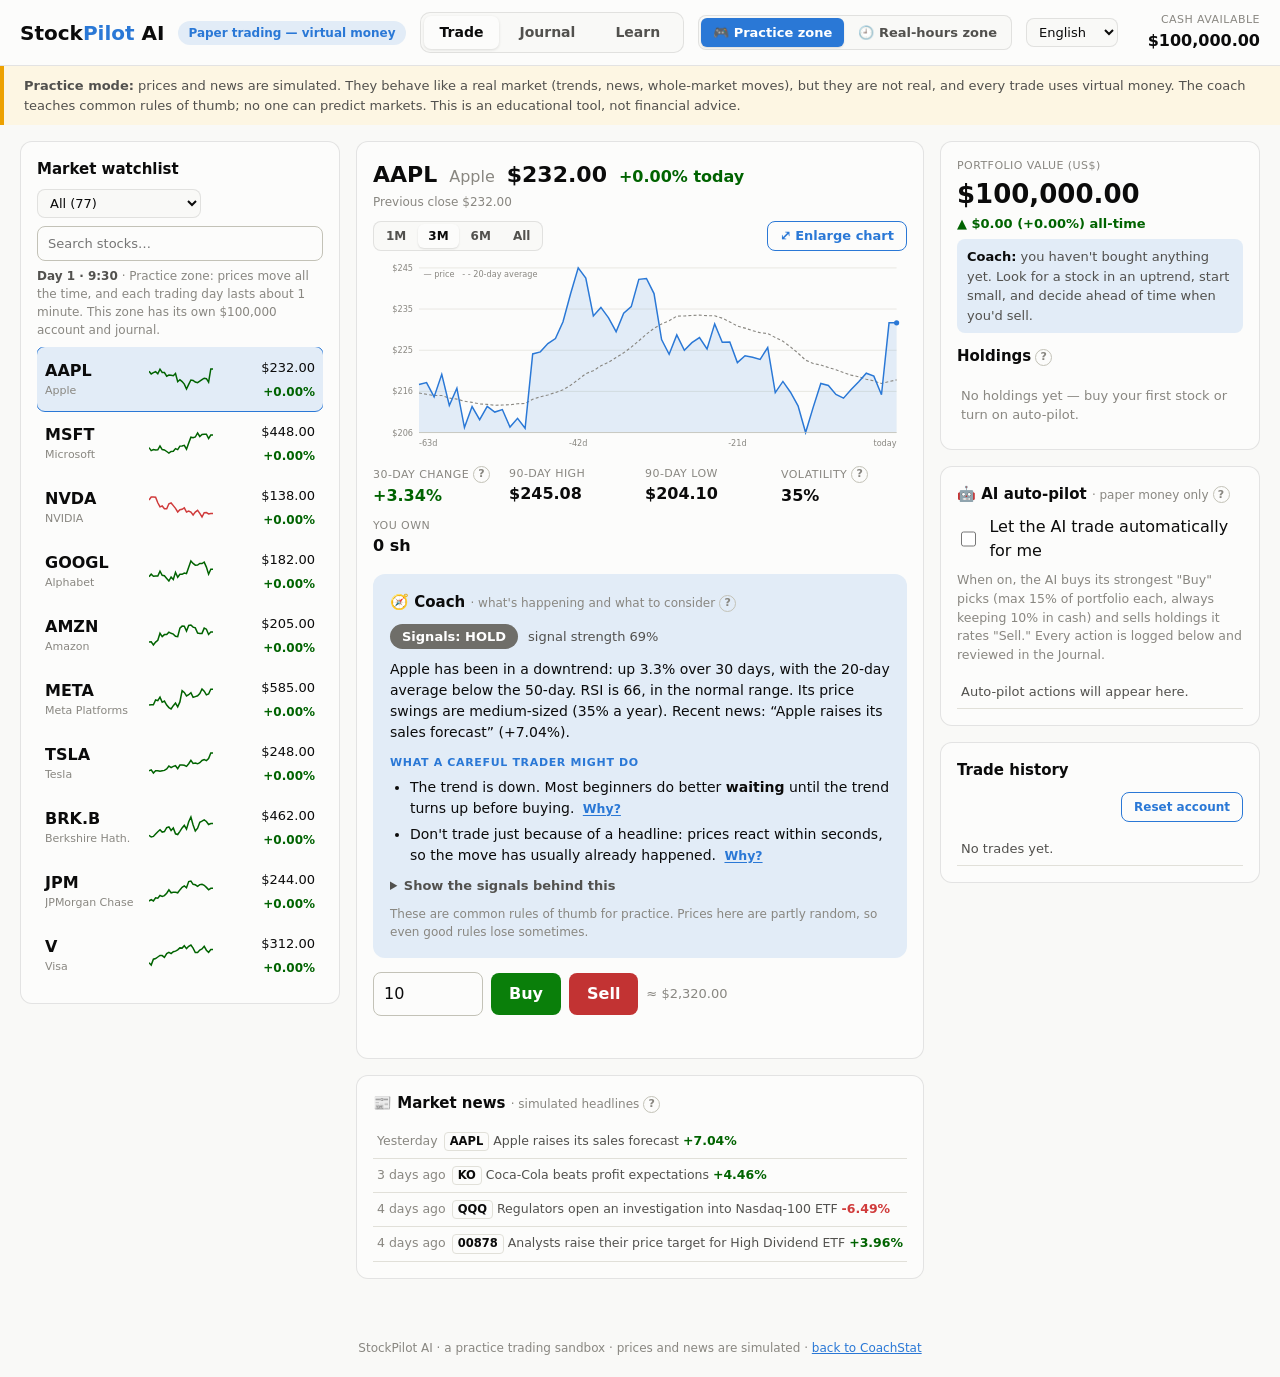
==== stock-agent/index.html @ e14e50fc "StockPilot: add Japan, India, Hong Kong, Europe and Saudi Arabia markets and more US and Taiwan stoc" ====
<!DOCTYPE html>
<html lang="en">
<head>
<meta charset="UTF-8" />
<meta name="viewport" content="width=device-width, initial-scale=1.0" />
<title>StockPilot AI</title>
<style>
  /* Layout: sticky top bar with Trade / Learn tabs; Trade = 3-column trading desk, Learn = lesson list + lesson panel */
  :root {
    color-scheme: light;
    --page: #f9f9f7;
    --surface: #fcfcfb;
    --ink: #0b0b0b;
    --ink-2: #52514e;
    --muted: #898781;
    --grid: #e1e0d9;
    --baseline: #c3c2b7;
    --border: rgba(11,11,11,0.10);
    --series: #2a78d6;
    --series-soft: rgba(42,120,214,0.12);
    --up: #006300;
    --down: #d03b3b;
    --up-soft: rgba(0,99,0,0.10);
    --down-soft: rgba(208,59,59,0.10);
    --accent: #2a78d6;
    --accent-ink: #ffffff;
    --warn-bg: #fdf6e3;
    --warn-border: #eda100;
    --warn-ink: #8a5a00;
    --warn-soft: rgba(237,161,0,0.14);
  }
  @media (prefers-color-scheme: dark) {
    :root:not([data-theme="light"]) {
      color-scheme: dark;
      --page: #0d0d0d;
      --surface: #1a1a19;
      --ink: #ffffff;
      --ink-2: #c3c2b7;
      --muted: #898781;
      --grid: #2c2c2a;
      --baseline: #383835;
      --border: rgba(255,255,255,0.10);
      --series: #3987e5;
      --series-soft: rgba(57,135,229,0.16);
      --up: #0ca30c;
      --down: #e66767;
      --up-soft: rgba(12,163,12,0.16);
      --down-soft: rgba(230,103,103,0.16);
      --accent: #3987e5;
      --warn-bg: #2a2313;
      --warn-border: #c98500;
      --warn-ink: #e0a43a;
      --warn-soft: rgba(201,133,0,0.18);
    }
  }
  :root[data-theme="dark"] {
    color-scheme: dark;
    --page: #0d0d0d;
    --surface: #1a1a19;
    --ink: #ffffff;
    --ink-2: #c3c2b7;
    --muted: #898781;
    --grid: #2c2c2a;
    --baseline: #383835;
    --border: rgba(255,255,255,0.10);
    --series: #3987e5;
    --series-soft: rgba(57,135,229,0.16);
    --up: #0ca30c;
    --down: #e66767;
    --up-soft: rgba(12,163,12,0.16);
    --down-soft: rgba(230,103,103,0.16);
    --accent: #3987e5;
    --warn-bg: #2a2313;
    --warn-border: #c98500;
    --warn-ink: #e0a43a;
    --warn-soft: rgba(201,133,0,0.18);
  }
  * { box-sizing: border-box; }
  [hidden] { display: none !important; }
  body {
    margin: 0;
    font-family: system-ui, -apple-system, "Segoe UI", "Noto Sans TC", "PingFang TC", "Microsoft JhengHei", sans-serif;
    background: var(--page);
    color: var(--ink);
    line-height: 1.5;
  }
  body::before {
    content: ""; position: fixed; inset: 0 0 auto; height: env(safe-area-inset-top, 0px);
    z-index: 11; background: var(--surface);
  }
  button:focus-visible, input:focus-visible, summary:focus-visible { outline: 2px solid var(--accent); outline-offset: 2px; }
  header.topbar {
    display: flex; align-items: center; gap: 14px; flex-wrap: wrap;
    padding: 12px 20px;
    background: var(--surface);
    border-bottom: 1px solid var(--border);
    position: sticky; top: env(safe-area-inset-top, 0px); z-index: 10;
  }
  .logo { font-size: 20px; font-weight: 700; }
  .logo span { color: var(--accent); }
  .badge {
    font-size: 12px; font-weight: 600; padding: 3px 10px; border-radius: 999px;
    background: var(--series-soft); color: var(--accent);
  }
  .tabs { display: flex; gap: 4px; background: var(--page); border: 1px solid var(--border); border-radius: 10px; padding: 3px; }
  .tabs button {
    border: 0; background: transparent; color: var(--ink-2); font: inherit; font-weight: 600; font-size: 14px;
    padding: 6px 16px; border-radius: 7px; cursor: pointer;
  }
  .tabs button[aria-pressed="true"] { background: var(--surface); color: var(--ink); box-shadow: 0 1px 3px rgba(0,0,0,0.12); }
  .tabs .count { font-size: 11px; color: var(--muted); font-weight: 600; margin-left: 4px; }
  .topbar .cash { margin-left: auto; text-align: right; }
  .topbar .cash .label { font-size: 11px; color: var(--muted); text-transform: uppercase; letter-spacing: .04em; }
  .topbar .cash .value { font-weight: 700; font-variant-numeric: tabular-nums; }
  .disclaimer {
    background: var(--warn-bg);
    border-left: 4px solid var(--warn-border);
    padding: 10px 20px; font-size: 13px; color: var(--ink-2);
  }
  main {
    display: grid; gap: 16px; padding: 16px 20px 40px;
    grid-template-columns: 320px minmax(0,1fr) 320px;
    max-width: 1500px; margin: 0 auto;
  }
  @media (max-width: 1100px) { main { grid-template-columns: 1fr 1fr; } .col-right { grid-column: 1 / -1; } }
  @media (max-width: 760px)  { main { grid-template-columns: 1fr; } }
  .col-left, .col-center, .col-right { min-width: 0; display: flex; flex-direction: column; gap: 16px; }
  .card {
    background: var(--surface);
    border: 1px solid var(--border);
    border-radius: 12px;
    padding: 16px;
  }
  .card h2 { margin: 0 0 10px; font-size: 15px; }
  .card h2 .sub { font-weight: 400; color: var(--muted); font-size: 12px; }
  .help {
    display: inline-flex; align-items: center; justify-content: center;
    width: 17px; height: 17px; border-radius: 50%; border: 1px solid var(--baseline);
    background: transparent; color: var(--muted); font: inherit; font-size: 11px; font-weight: 700;
    cursor: pointer; padding: 0; margin-left: 4px; vertical-align: 1px; text-transform: none; letter-spacing: 0;
  }
  .help:hover { border-color: var(--accent); color: var(--accent); }
  /* Watchlist */
  .wl-head { display: flex; align-items: center; justify-content: space-between; gap: 8px; flex-wrap: wrap; margin-bottom: 4px; }
  .wl-head h2 { margin: 0; }
  .clock { font-size: 12px; color: var(--muted); margin-bottom: 8px; font-variant-numeric: tabular-nums; }
  .clock b { color: var(--ink-2); font-weight: 600; }
  .seg { display: flex; gap: 2px; background: var(--page); border: 1px solid var(--border); border-radius: 8px; padding: 2px; }
  .seg button {
    border: 0; background: transparent; color: var(--ink-2); font: inherit; font-size: 12px; font-weight: 600;
    padding: 3px 10px; border-radius: 6px; cursor: pointer;
  }
  .seg button[aria-pressed="true"] { background: var(--surface); color: var(--ink); box-shadow: 0 1px 2px rgba(0,0,0,0.12); }
  .stock-row {
    display: grid; grid-template-columns: minmax(0,1fr) 64px 94px; gap: 8px; align-items: center;
    padding: 8px 8px; border-radius: 8px; cursor: pointer; border: 0;
    background: transparent; width: 100%; text-align: left; font: inherit; color: inherit;
  }
  .stock-row:hover { background: var(--series-soft); }
  .stock-row.active { background: var(--series-soft); outline: 1px solid var(--accent); }
  .stock-row .sym { font-weight: 700; }
  .mkt-tag {
    font-size: 10px; font-weight: 700; color: var(--muted); border: 1px solid var(--grid);
    border-radius: 4px; padding: 0 4px; margin-left: 4px; vertical-align: 1px;
  }
  .limit-tag { font-size: 10px; font-weight: 700; border-radius: 4px; padding: 0 4px; margin-left: 4px; vertical-align: 1px; color: #fff; }
  .limit-up { background: var(--up); } .limit-down { background: var(--down); }
  .stock-row .name { display: block; font-size: 11px; color: var(--muted); white-space: nowrap; overflow: hidden; text-overflow: ellipsis; }
  .stock-row .px { font-variant-numeric: tabular-nums; text-align: right; font-size: 13px; }
  .stock-row .chg { font-variant-numeric: tabular-nums; text-align: right; font-size: 12px; font-weight: 600; }
  .stock-row .right { text-align: right; }
  .pos { color: var(--up); } .neg { color: var(--down); }
  /* Detail */
  .detail-head { display: flex; align-items: baseline; gap: 12px; flex-wrap: wrap; }
  .detail-head h2 { font-size: 22px; margin: 0; }
  .detail-head .big-px { font-size: 22px; font-weight: 700; font-variant-numeric: tabular-nums; }
  .detail-head .big-chg { font-weight: 600; font-variant-numeric: tabular-nums; }
  .fx-note { font-size: 12px; color: var(--muted); margin-top: 2px; font-variant-numeric: tabular-nums; }
  .chart-wrap { position: relative; margin-top: 8px; }
  .chart-wrap svg { display: block; width: 100%; height: auto; }
  .tooltip {
    position: absolute; pointer-events: none; display: none;
    background: var(--surface); border: 1px solid var(--border); border-radius: 8px;
    padding: 6px 10px; font-size: 12px; box-shadow: 0 4px 14px rgba(0,0,0,0.15);
    white-space: nowrap; z-index: 5;
  }
  .tooltip .t-date { color: var(--muted); }
  .tooltip .t-val { font-weight: 700; font-variant-numeric: tabular-nums; }
  .stats { display: grid; grid-template-columns: repeat(auto-fit, minmax(110px,1fr)); gap: 10px; margin-top: 14px; }
  .stat .label { font-size: 11px; color: var(--muted); text-transform: uppercase; letter-spacing: .04em; }
  .stat .value { font-weight: 700; font-variant-numeric: tabular-nums; }
  /* Coach card */
  .coach-card { margin-top: 16px; background: var(--series-soft); border-color: transparent; }
  .rec-line { display: flex; align-items: center; gap: 10px; flex-wrap: wrap; }
  .rec-pill {
    font-weight: 700; font-size: 13px; padding: 3px 12px; border-radius: 999px; color: #fff;
  }
  .rec-BUY  { background: #0a7f0a; }
  .rec-SELL { background: #c23333; }
  .rec-HOLD { background: #6f6e69; }
  .conf { font-size: 13px; color: var(--ink-2); }
  .coach-summary { font-size: 14px; color: var(--ink); margin: 10px 0 12px; max-width: 75ch; }
  .coach-h { font-size: 11px; font-weight: 700; color: var(--accent); text-transform: uppercase; letter-spacing: .06em; margin-bottom: 4px; }
  .coach-actions { margin: 0; padding-left: 20px; font-size: 14px; color: var(--ink); }
  .coach-actions li { margin: 5px 0; }
  .lesson-link {
    border: 0; background: transparent; padding: 0; font: inherit; font-size: 12.5px; font-weight: 600;
    color: var(--accent); cursor: pointer; text-decoration: underline; text-underline-offset: 2px; margin-left: 4px;
  }
  details.signals { margin-top: 10px; font-size: 13px; }
  details.signals summary { cursor: pointer; color: var(--ink-2); font-weight: 600; }
  .reasons { margin: 6px 0 0; padding-left: 20px; font-size: 13px; color: var(--ink-2); }
  .reasons li { margin: 3px 0; }
  .coach-note { font-size: 12px; color: var(--muted); margin: 10px 0 0; }
  .coach-line { font-size: 13px; color: var(--ink-2); margin: 4px 0 12px; padding: 8px 10px; border-radius: 8px; background: var(--series-soft); }
  .coach-line b { color: var(--ink); }
  /* Trade form */
  .trade { display: flex; gap: 8px; margin-top: 14px; flex-wrap: wrap; align-items: center; }
  .trade input[type=number] {
    width: 110px; padding: 9px 10px; border-radius: 8px; border: 1px solid var(--baseline);
    background: var(--surface); color: var(--ink); font: inherit;
  }
  .btn {
    padding: 9px 18px; border-radius: 8px; border: 0; font: inherit; font-weight: 700;
    cursor: pointer; color: #fff;
  }
  .btn:disabled { opacity: .45; cursor: not-allowed; }
  .btn-buy { background: #0a7f0a; }
  .btn-sell { background: #c23333; }
  .btn-ghost { background: transparent; color: var(--accent); border: 1px solid var(--accent); }
  .btn-primary { background: var(--accent); color: var(--accent-ink); }
  .btn-danger-ghost { background: transparent; color: var(--down); border: 1px solid var(--down); }
  .trade-msg { font-size: 13px; margin-top: 8px; min-height: 18px; }
  /* Portfolio */
  table { width: 100%; border-collapse: collapse; font-size: 13px; }
  th { text-align: left; color: var(--muted); font-weight: 600; font-size: 11px; text-transform: uppercase; letter-spacing: .04em; padding: 4px 6px; border-bottom: 1px solid var(--grid); }
  td { padding: 6px; border-bottom: 1px solid var(--grid); font-variant-numeric: tabular-nums; }
  td.sym-cell { font-weight: 700; font-variant-numeric: normal; }
  .hero { margin-bottom: 6px; }
  .hero .label { font-size: 11px; color: var(--muted); text-transform: uppercase; letter-spacing: .04em; }
  .hero .value { font-size: 26px; font-weight: 700; font-variant-numeric: tabular-nums; }
  .hero .delta { font-size: 13px; font-weight: 600; }
  /* Autopilot + feeds */
  .switch-row { display: flex; align-items: center; gap: 10px; }
  .switch-row input { width: 18px; height: 18px; accent-color: var(--accent); }
  .feed { list-style: none; margin: 10px 0 0; padding: 0; font-size: 12.5px; max-height: 260px; overflow-y: auto; }
  .feed li { padding: 7px 4px; border-bottom: 1px solid var(--grid); color: var(--ink-2); }
  .feed li .time { color: var(--muted); margin-right: 6px; font-variant-numeric: tabular-nums; }
  .feed li b { color: var(--ink); }
  .feed li b.pos { color: var(--up); } .feed li b.neg { color: var(--down); }
  .news-feed { max-height: 300px; }
  .news-feed li.recap { background: var(--series-soft); border-radius: 6px; border-bottom-color: transparent; margin: 4px 0; }
  .news-sym {
    border: 1px solid var(--grid); background: transparent; color: var(--ink); font: inherit; font-size: 11.5px; font-weight: 700;
    border-radius: 4px; padding: 0 5px; margin-right: 4px; cursor: pointer;
  }
  .news-sym:hover { border-color: var(--accent); color: var(--accent); }
  .empty { color: var(--muted); font-size: 13px; padding: 8px 4px; }

  /* ============ Learn view ============ */
  .learn {
    display: grid; gap: 16px; padding: 16px 20px 40px;
    grid-template-columns: 300px minmax(0,1fr);
    max-width: 1180px; margin: 0 auto; align-items: start;
  }
  @media (max-width: 860px) { .learn { grid-template-columns: 1fr; } }
  .progress-label { display: flex; justify-content: space-between; font-size: 12px; color: var(--ink-2); margin-bottom: 6px; }
  .progress-label b { color: var(--ink); font-variant-numeric: tabular-nums; }
  .progress { height: 6px; background: var(--grid); border-radius: 999px; overflow: hidden; margin-bottom: 12px; }
  .progress > div { height: 100%; background: var(--accent); border-radius: 999px; transition: width .3s; }
  .lesson-list { display: flex; flex-direction: column; gap: 2px; }
  .lesson-btn {
    display: grid; grid-template-columns: 26px minmax(0,1fr); gap: 10px; align-items: center;
    width: 100%; text-align: left; border: 0; background: transparent; color: var(--ink);
    font: inherit; font-size: 13.5px; padding: 8px; border-radius: 8px; cursor: pointer;
  }
  .lesson-btn:hover { background: var(--series-soft); }
  .lesson-btn[aria-current="true"] { background: var(--series-soft); outline: 1px solid var(--accent); }
  .lesson-num {
    width: 26px; height: 26px; border-radius: 50%; border: 1.5px solid var(--baseline);
    display: flex; align-items: center; justify-content: center;
    font-size: 12px; font-weight: 700; color: var(--ink-2); font-variant-numeric: tabular-nums;
  }
  .lesson-btn.done .lesson-num { background: var(--up); border-color: var(--up); color: #fff; }
  .sr-only { position: absolute; width: 1px; height: 1px; overflow: hidden; clip: rect(0 0 0 0); white-space: nowrap; }
  .lesson-panel { min-width: 0; padding: 24px; }
  .eyebrow { font-size: 11px; color: var(--muted); text-transform: uppercase; letter-spacing: .06em; font-weight: 600; }
  .lesson-panel h2 { font-size: 24px; margin: 4px 0 14px; text-wrap: balance; line-height: 1.25; }
  .lesson-body { font-size: 15px; color: var(--ink-2); max-width: 68ch; }
  .lesson-body p { margin: 0 0 12px; }
  .lesson-body ul { margin: 0 0 12px; padding-left: 20px; }
  .lesson-body li { margin: 4px 0; }
  .lesson-body b, .lesson-body strong { color: var(--ink); }
  .lesson-body b.pos { color: var(--up); } .lesson-body b.neg { color: var(--down); }
  .lesson-body h3 { font-size: 15px; color: var(--ink); margin: 18px 0 6px; }
  .key-idea {
    border-left: 3px solid var(--accent); background: var(--series-soft);
    padding: 10px 14px; border-radius: 0 8px 8px 0; margin: 14px 0; font-size: 14.5px; color: var(--ink);
  }
  .live-box {
    border: 1px dashed var(--baseline); border-radius: 10px; padding: 12px 14px; margin: 14px 0;
    font-size: 14px; color: var(--ink-2); font-variant-numeric: tabular-nums;
  }
  .live-box .live-label {
    display: block; font-size: 11px; font-weight: 700; color: var(--accent);
    text-transform: uppercase; letter-spacing: .06em; margin-bottom: 4px;
  }
  .facts { display: grid; grid-template-columns: repeat(auto-fit, minmax(200px, 1fr)); gap: 10px; margin: 14px 0; }
  .fact { border: 1px solid var(--border); border-radius: 10px; padding: 10px 12px; }
  .fact .fact-k { font-size: 11px; color: var(--muted); text-transform: uppercase; letter-spacing: .04em; font-weight: 600; }
  .fact .fact-v { font-size: 14px; color: var(--ink); margin-top: 2px; }
  .checklist { display: grid; grid-template-columns: repeat(auto-fit, minmax(240px, 1fr)); gap: 12px; margin: 14px 0; }
  .checklist > div { border: 1px solid var(--border); border-radius: 10px; padding: 12px 14px; }
  .checklist h4 { margin: 0 0 6px; font-size: 14px; color: var(--ink); }
  .checklist ul { margin: 0; padding-left: 18px; font-size: 14px; }
  .quiz { margin-top: 20px; padding-top: 18px; border-top: 1px solid var(--grid); }
  .quiz h3 { font-size: 15px; margin: 0 0 4px; }
  .quiz .q { font-size: 15px; color: var(--ink); margin: 0 0 10px; }
  .quiz-opts { display: flex; flex-direction: column; gap: 8px; }
  .quiz-opt {
    text-align: left; font: inherit; font-size: 14px; color: var(--ink);
    background: var(--surface); border: 1px solid var(--baseline); border-radius: 8px;
    padding: 10px 12px; cursor: pointer;
  }
  .quiz-opt:hover:not(:disabled) { border-color: var(--accent); }
  .quiz-opt.right { border-color: var(--up); background: var(--up-soft); }
  .quiz-opt.wrong { border-color: var(--down); background: var(--down-soft); }
  .quiz-opt:disabled { cursor: default; }
  .quiz-feedback { font-size: 14px; margin-top: 10px; min-height: 20px; }
  .lesson-nav { display: flex; gap: 8px; flex-wrap: wrap; margin-top: 20px; align-items: center; }
  .lesson-nav .spacer { flex: 1; }

  /* ============ Journal view ============ */
  .journal { max-width: 1000px; margin: 0 auto; padding: 16px 20px 40px; display: flex; flex-direction: column; gap: 16px; }
  .journal-head { display: flex; justify-content: space-between; align-items: flex-end; gap: 12px; flex-wrap: wrap; }
  .j-title { font-size: 22px; margin: 0; }
  .j-sub { margin: 4px 0 0; color: var(--ink-2); font-size: 14px; max-width: 65ch; }
  .j-stats { display: grid; grid-template-columns: repeat(auto-fit, minmax(140px, 1fr)); gap: 12px; }
  .j-stat { background: var(--surface); border: 1px solid var(--border); border-radius: 12px; padding: 12px 14px; }
  .j-stat .label { font-size: 11px; color: var(--muted); text-transform: uppercase; letter-spacing: .04em; font-weight: 600; }
  .j-stat .value { font-size: 24px; font-weight: 700; font-variant-numeric: tabular-nums; }
  .j-stat .hint { font-size: 12px; color: var(--muted); }
  .j-habits { display: grid; grid-template-columns: repeat(auto-fit, minmax(260px, 1fr)); gap: 16px; }
  .j-habits h3 { font-size: 14px; margin: 0 0 6px; }
  .j-habits ul { margin: 0; padding-left: 18px; font-size: 14px; color: var(--ink-2); }
  .j-habits li { margin: 4px 0; }
  .j-habits li b { color: var(--ink); }
  .j-list { display: flex; flex-direction: column; gap: 12px; }
  .j-top { display: flex; align-items: center; gap: 8px; flex-wrap: wrap; font-size: 14px; }
  .side-pill { font-size: 11px; font-weight: 700; padding: 2px 8px; border-radius: 999px; color: #fff; }
  .side-buy { background: #0a7f0a; } .side-sell { background: #c23333; }
  .j-top .time { color: var(--muted); font-size: 12px; font-variant-numeric: tabular-nums; }
  .who { font-size: 11px; font-weight: 600; color: var(--ink-2); border: 1px solid var(--grid); border-radius: 4px; padding: 0 5px; }
  .grade { font-size: 12.5px; font-weight: 700; padding: 3px 10px; border-radius: 999px; white-space: nowrap; }
  .j-top .grade { margin-left: auto; }
  .grade-good { background: var(--up-soft); color: var(--up); }
  .grade-mixed { background: var(--warn-soft); color: var(--warn-ink); }
  .grade-risky { background: var(--down-soft); color: var(--down); }
  .j-seen { font-size: 12.5px; color: var(--muted); margin: 8px 0 10px; }
  .j-seen b { color: var(--ink-2); }
  .j-checks { list-style: none; margin: 0; padding: 0; display: flex; flex-direction: column; gap: 8px; }
  .j-checks li { display: grid; grid-template-columns: 20px minmax(0, 1fr); gap: 8px; font-size: 13.5px; color: var(--ink-2); }
  .ck-icon { width: 20px; height: 20px; border-radius: 50%; display: flex; align-items: center; justify-content: center; font-size: 12px; font-weight: 700; color: #fff; }
  .ck-good .ck-icon { background: var(--up); } .ck-bad .ck-icon { background: var(--down); } .ck-warn .ck-icon { background: var(--warn-border); }
  .j-checks b { color: var(--ink); }
  .j-outcome { margin-top: 12px; padding-top: 10px; border-top: 1px solid var(--grid); font-size: 13.5px; color: var(--ink-2); }
  .j-outcome b { color: var(--ink); }
  .j-outcome .verdict { display: block; margin-top: 2px; color: var(--ink); }
  .j-empty { text-align: center; padding: 32px 16px; color: var(--ink-2); }

  footer { text-align: center; color: var(--muted); font-size: 12px; padding: 20px; }
  footer a { color: var(--accent); }
  @media (prefers-reduced-motion: reduce) { .progress > div { transition: none; } }
  /* ============ Market clock ============ */
  .zone-seg button { font-size: 13px; padding: 5px 12px; }
  .zone-seg button[aria-pressed="true"] { background: var(--accent); color: var(--accent-ink); }
  .clock .mline { display: block; color: var(--ink-2); }
  .clock .mline b { color: var(--ink); } .clock .mline b.pos { color: var(--up); }
  .clock .mhint { display: block; margin-top: 2px; }

  /* ============ Chart range + zoom ============ */
  .chart-tools { display: flex; justify-content: space-between; align-items: center; gap: 8px; flex-wrap: wrap; margin-top: 10px; }
  .btn-sm { padding: 4px 12px; font-size: 13px; }
  .chart-modal {
    position: fixed; inset: 0; z-index: 50; background: rgba(0,0,0,0.55);
    display: flex; align-items: center; justify-content: center;
    padding: calc(env(safe-area-inset-top, 0px) + 16px) max(16px, env(safe-area-inset-right, 0px))
             calc(env(safe-area-inset-bottom, 0px) + 16px) max(16px, env(safe-area-inset-left, 0px));
  }
  .cm-box {
    background: var(--surface); color: var(--ink); border-radius: 14px; border: 1px solid var(--border);
    width: min(1280px, 100%); max-height: 100%; overflow: auto; padding: 18px;
    display: flex; flex-direction: column; gap: 10px; box-shadow: 0 20px 60px rgba(0,0,0,0.35);
  }
  .cm-head { display: flex; align-items: center; gap: 12px; flex-wrap: wrap; }
  .cm-head h2 { margin: 0; font-size: 22px; }
  .cm-head .spacer { flex: 1; }
  .cm-stats { display: flex; gap: 8px 20px; flex-wrap: wrap; font-size: 13px; color: var(--ink-2); font-variant-numeric: tabular-nums; }
  .cm-stats b { color: var(--ink); }
  .cm-stats b.pos { color: var(--up); } .cm-stats b.neg { color: var(--down); }
  body.modal-open { overflow: hidden; }

  /* ============ Language picker + vocabulary ============ */
  .lang-select {
    font: inherit; font-size: 13px; padding: 5px 8px; border-radius: 8px;
    border: 1px solid var(--border); background: var(--page); color: var(--ink); cursor: pointer;
  }
  .learn-switch { max-width: 1180px; margin: 0 auto; padding: 16px 20px 0; display: flex; }
  #learnView .learn { padding-top: 12px; }
  .vocab { max-width: 1180px; margin: 0 auto; padding: 12px 20px 40px; display: flex; flex-direction: column; gap: 14px; }
  .vocab-tools { display: flex; gap: 10px; flex-wrap: wrap; align-items: center; }
  .vocab-tools input[type=search] {
    flex: 1 1 240px; min-width: 0; padding: 9px 12px; border-radius: 8px; border: 1px solid var(--baseline);
    background: var(--surface); color: var(--ink); font: inherit;
  }
  .chips { display: flex; gap: 6px; flex-wrap: wrap; }
  .chip {
    border: 1px solid var(--baseline); background: var(--surface); color: var(--ink-2); font: inherit;
    font-size: 13px; font-weight: 600; padding: 4px 12px; border-radius: 999px; cursor: pointer;
  }
  .chip[aria-pressed="true"] { background: var(--accent); border-color: var(--accent); color: var(--accent-ink); }
  .vocab-count { font-size: 13px; color: var(--muted); }
  .vocab-grid { display: grid; grid-template-columns: repeat(auto-fill, minmax(280px, 1fr)); gap: 12px; }
  .term-card { display: flex; flex-direction: column; gap: 6px; }
  .term-card .cat { font-size: 10.5px; color: var(--muted); text-transform: uppercase; letter-spacing: .06em; font-weight: 700; }
  .term-card .term { font-size: 17px; font-weight: 700; margin: 0; line-height: 1.3; }
  .term-card .alt { font-size: 13px; color: var(--muted); font-weight: 600; margin-left: 6px; }
  .term-card p { margin: 0; font-size: 14px; color: var(--ink-2); }
  .term-card .ex { font-size: 13.5px; color: var(--muted); }
  .term-card .ex b { color: var(--ink-2); font-weight: 600; }

  /* ============ Lesson video player ============ */
  .vplayer { position: relative; margin: 4px 0 18px; border: 1px solid var(--border); border-radius: 14px; overflow: hidden; background: var(--surface); }
  .vstage { aspect-ratio: 16 / 9; max-width: 100%; }
  .vstage svg { display: block; width: 100%; height: 100%; }
  .vstage text { font-family: inherit; }
  .vbig {
    position: absolute; left: 50%; top: 36%; transform: translate(-50%, -50%);
    display: flex; align-items: center; gap: 10px; padding: 12px 22px; border: 0; border-radius: 999px;
    background: var(--accent); color: var(--accent-ink); font: inherit; font-weight: 700; font-size: 15px;
    cursor: pointer; box-shadow: 0 6px 20px rgba(0,0,0,.25); max-width: calc(100% - 32px);
  }
  .vcap { padding: 10px 14px; font-size: 15px; min-height: 48px; border-top: 1px solid var(--border); color: var(--ink); }
  .vctrl { display: flex; align-items: center; gap: 6px; padding: 8px 10px; border-top: 1px solid var(--border); background: var(--page); }
  .vctrl > button { border: 0; background: transparent; color: var(--ink); font-size: 16px; min-width: 36px; height: 32px; border-radius: 6px; cursor: pointer; }
  .vctrl > button:hover { background: var(--series-soft); }
  .vprog { flex: 1; display: flex; gap: 4px; min-width: 0; }
  .vseg { flex: 1; height: 8px; border: 0; padding: 0; border-radius: 99px; background: var(--grid); cursor: pointer; overflow: hidden; }
  .vseg span { display: block; height: 100%; width: 0; background: var(--accent); }
  .vseg.done span { width: 100%; }
  .vseg.active span { width: 12%; }
  .vseg.run span { animation: vFill var(--dur, 5s) linear both; }
  @keyframes vFill { from { width: 0; } to { width: 100%; } }
  @keyframes vPop { from { transform: scale(.3); opacity: 0; } to { transform: scale(1); opacity: 1; } }
  @keyframes vFade { from { opacity: 0; transform: translateY(12px); } to { opacity: 1; transform: none; } }
  @keyframes vDraw { from { stroke-dashoffset: 1; } to { stroke-dashoffset: 0; } }
  @keyframes vGrow { from { transform: scaleY(0); } to { transform: scaleY(1); } }
  @keyframes vTilt { from { transform: rotate(0deg); } to { transform: rotate(var(--deg)); } }
  @keyframes vSlide { from { transform: translateX(-110%); } to { transform: none; } }
  @keyframes vBob { 0%, 100% { transform: translateY(0); } 50% { transform: translateY(-8px); } }
  @keyframes vDrop { 0% { transform: translate(-280px, -30px); opacity: 0; } 20% { opacity: 1; } 100% { transform: translate(10px, 110px); opacity: 0; } }
  .vstage .a-pop { animation: vPop .6s cubic-bezier(.2, 1.4, .4, 1) both; transform-box: fill-box; transform-origin: center; }
  .vstage .a-fade { animation: vFade .6s ease both; }
  .vstage .a-draw { stroke-dasharray: 1; animation: vDraw 2.2s ease-in-out both; }
  .vstage .a-grow { animation: vGrow .8s ease both; transform-box: fill-box; transform-origin: bottom; }
  .vstage .a-tilt { animation: vTilt 1.2s ease both; transform-box: view-box; }
  .vstage .a-slide { animation: vSlide .8s ease both; }
  .vstage .a-bob { animation: vBob 2.2s ease-in-out .6s infinite; transform-box: fill-box; }
  .vstage .a-drop { animation: vDrop 1.4s ease-in both; }
  @media (prefers-reduced-motion: reduce) {
    .vstage * { animation-duration: .01s !important; animation-delay: 0s !important; animation-iteration-count: 1 !important; }
    .vseg.run span { animation: none; width: 100%; }
  }

  /* ============ XP, badges, units, missions ============ */
  .xp-card { display: flex; gap: 12px; align-items: center; padding: 12px; border-radius: 12px; background: var(--series-soft); margin-bottom: 10px; }
  .xp-lv {
    width: 52px; height: 52px; border-radius: 50%; background: var(--accent); color: var(--accent-ink); flex: none;
    display: flex; flex-direction: column; align-items: center; justify-content: center; font-weight: 800; font-size: 20px; line-height: 1;
  }
  .xp-lv small { font-size: 10px; font-weight: 700; opacity: .85; }
  .xp-name { font-weight: 700; }
  .xp-meta { font-size: 12px; color: var(--ink-2); }
  .xpbar { height: 8px; background: var(--surface); border-radius: 99px; overflow: hidden; margin: 5px 0 3px; }
  .xpbar div { height: 100%; background: var(--accent); border-radius: 99px; transition: width .5s; }
  .badge-row { display: flex; flex-wrap: wrap; gap: 6px; margin: 0 0 12px; align-items: center; }
  .badge-h { width: 100%; font-size: 11px; font-weight: 700; color: var(--muted); text-transform: uppercase; letter-spacing: .05em; }
  .bdg {
    width: 34px; height: 34px; border-radius: 10px; display: flex; align-items: center; justify-content: center; font-size: 18px;
    background: var(--page); border: 1px solid var(--border); filter: grayscale(1); opacity: .4;
  }
  .bdg.on { filter: none; opacity: 1; background: var(--warn-soft); border-color: var(--warn-border); }
  .unit-h { display: flex; justify-content: space-between; gap: 8px; font-size: 11px; font-weight: 700; color: var(--muted); text-transform: uppercase; letter-spacing: .04em; margin: 14px 8px 4px; }
  .lesson-btn { grid-template-columns: 26px minmax(0, 1fr) auto; }
  .l-ico { font-size: 11px; letter-spacing: 1px; white-space: nowrap; }
  .mission { display: flex; align-items: center; gap: 12px; padding: 12px 14px; border-radius: 12px; border: 1.5px dashed var(--accent); margin: 16px 0; flex-wrap: wrap; }
  .mission.done { border-style: solid; border-color: var(--up); background: var(--up-soft); }
  .m-ico { font-size: 26px; }
  .m-body { flex: 1; min-width: 180px; font-size: 14.5px; color: var(--ink); }
  .m-h { font-size: 11px; font-weight: 700; color: var(--accent); text-transform: uppercase; letter-spacing: .06em; }
  .mission.done .m-h, .m-st { color: var(--up); }
  .m-st { font-weight: 700; font-size: 14px; }
  .qblock { padding: 12px 0; border-bottom: 1px solid var(--grid); }
  .qn { font-size: 11px; font-weight: 700; color: var(--muted); text-transform: uppercase; letter-spacing: .05em; }
  .toast-wrap {
    position: fixed; left: 50%; bottom: calc(env(safe-area-inset-bottom, 0px) + 18px); transform: translateX(-50%); z-index: 70;
    display: flex; flex-direction: column; gap: 8px; align-items: center; pointer-events: none; width: max-content; max-width: calc(100vw - 32px);
  }
  .toast { background: var(--ink); color: var(--page); padding: 9px 16px; border-radius: 999px; font-size: 14px; box-shadow: 0 6px 20px rgba(0,0,0,.25); animation: tIn .3s ease both; text-align: center; }
  .toast b { color: var(--page); }
  .toast.out { animation: tOut .4s ease both; }
  @keyframes tIn { from { opacity: 0; transform: translateY(10px); } to { opacity: 1; transform: none; } }
  @keyframes tOut { to { opacity: 0; transform: translateY(10px); } }
  .confetti { position: fixed; inset: 0; pointer-events: none; z-index: 65; }

  /* ============ Flashcards ============ */
  #vocabList.vocab { padding: 0; max-width: none; }
  .fc-wrap { display: flex; flex-direction: column; align-items: center; gap: 14px; padding: 8px 0 20px; }
  .fc-score { font-size: 14px; color: var(--ink-2); font-variant-numeric: tabular-nums; }
  .fc-card { width: min(540px, 100%); perspective: 1000px; }
  .fc-inner { position: relative; width: 100%; min-height: 270px; transition: transform .5s; transform-style: preserve-3d; }
  .fc-card.flipped .fc-inner { transform: rotateY(180deg); }
  .fc-face {
    position: absolute; inset: 0; backface-visibility: hidden; -webkit-backface-visibility: hidden; border-radius: 16px; border: 1px solid var(--border);
    background: var(--surface); padding: 24px; display: flex; flex-direction: column; justify-content: center; align-items: center; text-align: center; gap: 10px;
    box-shadow: 0 6px 20px rgba(0,0,0,.08); overflow: auto;
  }
  .fc-back { transform: rotateY(180deg); background: var(--series-soft); }
  .fc-q { font-size: 13px; color: var(--muted); }
  .fc-term { font-size: 28px; font-weight: 800; }
  .fc-alt { color: var(--muted); font-weight: 600; }
  .fc-def { font-size: 17px; color: var(--ink); }
  .fc-ex { font-size: 14px; color: var(--ink-2); }
  .fc-btns { display: flex; gap: 10px; flex-wrap: wrap; justify-content: center; }
  @media (prefers-reduced-motion: reduce) { .fc-inner { transition: none; } }

  /* ============ Hindi, Bengali, Arabic fonts and right-to-left layout ============ */
  :lang(hi) body { font-family: system-ui, -apple-system, "Segoe UI", "Nirmala UI", "Noto Sans Devanagari", "Mangal", sans-serif; }
  :lang(bn) body { font-family: system-ui, -apple-system, "Segoe UI", "Nirmala UI", "Noto Sans Bengali", "Vrinda", sans-serif; }
  :lang(ar) body { font-family: system-ui, -apple-system, "Segoe UI", "Noto Sans Arabic", "Geeza Pro", "Tahoma", sans-serif; }
  /* charts, sparklines and the lesson video always read left to right */
  .chart-wrap, .vstage, .stock-row svg, .vprog { direction: ltr; }
  [dir="rtl"] .disclaimer { border-left: 0; border-right: 4px solid var(--warn-border); }
  [dir="rtl"] .key-idea { border-left: 0; border-right: 3px solid var(--accent); border-radius: 8px 0 0 8px; }
  [dir="rtl"] th { text-align: right; }
  [dir="rtl"] .topbar .cash { margin-left: 0; margin-right: auto; text-align: left; }
  [dir="rtl"] .stock-row, [dir="rtl"] .lesson-btn, [dir="rtl"] .quiz-opt { text-align: right; }
  [dir="rtl"] .stock-row .right, [dir="rtl"] .stock-row .px, [dir="rtl"] .stock-row .chg { text-align: left; }
  [dir="rtl"] .reasons, [dir="rtl"] .coach-actions, [dir="rtl"] .lesson-body ul, [dir="rtl"] .j-habits ul, [dir="rtl"] .checklist ul { padding-left: 0; padding-right: 20px; }
  [dir="rtl"] .help, [dir="rtl"] .lesson-link { margin-left: 0; margin-right: 4px; }
[dir="rtl"] .pos, [dir="rtl"] .neg, [dir="rtl"] .vstage text { unicode-bidi: plaintext; }

  /* ============ Watchlist: market menu, search, scrolling list ============ */
  .mkt-select {
    font: inherit; font-size: 13px; padding: 5px 8px; border-radius: 8px; max-width: 100%;
    border: 1px solid var(--border); background: var(--page); color: var(--ink); cursor: pointer;
  }
  .stock-search {
    width: 100%; box-sizing: border-box; margin: 4px 0 6px; padding: 7px 10px; border-radius: 8px;
    border: 1px solid var(--baseline); background: var(--surface); color: var(--ink); font: inherit; font-size: 13px;
  }
  #watchlist { max-height: 640px; overflow-y: auto; overscroll-behavior: contain; }
  .wl-none { padding: 12px 4px; color: var(--muted); font-size: 13px; }
  .stock-row .sym { overflow-wrap: anywhere; }
  @media (max-width: 760px) { #watchlist { max-height: 420px; } }
</style>
</head>
<body>

<header class="topbar">
  <div class="logo">Stock<span>Pilot</span> AI</div>
  <span class="badge" data-i18n="badge">Paper trading — virtual money</span>
  <nav class="tabs" aria-label="Sections" data-i18n-aria="nav.label">
    <button type="button" data-view="trade" aria-pressed="true"><span data-i18n="tab.trade">Trade</span></button>
    <button type="button" data-view="journal" aria-pressed="false"><span data-i18n="tab.journal">Journal</span><span class="count" id="journalCount"></span></button>
    <button type="button" data-view="learn" aria-pressed="false"><span data-i18n="tab.learn">Learn</span><span class="count" id="learnCount"></span></button>
  </nav>
  <div class="seg zone-seg" role="group" aria-label="Practice area" data-i18n-aria="zone.aria">
    <button type="button" data-zone="practice" aria-pressed="true"><span aria-hidden="true">🎮</span> <span data-i18n="zone.practice">Practice zone</span></button>
    <button type="button" data-zone="real" aria-pressed="false"><span aria-hidden="true">🕘</span> <span data-i18n="zone.real">Real-hours zone</span></button>
  </div>
  <select id="langSel" class="lang-select" aria-label="Language">
    <option value="en">English</option>
    <option value="zh">繁體中文</option>
    <option value="zhs">简体中文</option>
    <option value="es">Español</option>
    <option value="fr">Français</option>
    <option value="hi">हिन्दी</option>
    <option value="ar">العربية</option>
    <option value="bn">বাংলা</option>
  </select>
  <div class="cash">
    <div class="label" data-i18n="cash">Cash available</div>
    <div class="value" id="cashValue">$0.00</div>
  </div>
</header>

<div class="disclaimer" data-i18n-html="disclaimer"></div>

<main id="tradeView">
  <!-- LEFT: watchlist -->
  <div class="col-left">
    <div class="card">
      <div class="wl-head">
        <h2 data-i18n="wl.title">Market watchlist</h2>
        <select id="mktSel" class="mkt-select" aria-label="Filter by market" data-i18n-aria="wl.filter"></select>
      </div>
      <input type="search" id="stockSearch" class="stock-search" placeholder="Search stocks…" data-i18n-ph="wl.search" aria-label="Search stocks" data-i18n-aria="wl.search" />
      <div class="clock" id="simClock"></div>
      <div id="watchlist"></div>
    </div>
  </div>

  <!-- CENTER: detail + coach + trade, then news -->
  <div class="col-center">
    <div class="card">
      <div class="detail-head">
        <h2 id="dSym">—</h2>
        <span id="dName" style="color:var(--muted)"></span>
        <span class="big-px" id="dPx"></span>
        <span class="big-chg" id="dChg"></span>
      </div>
      <div class="fx-note" id="dFx"></div>
      <div class="chart-tools">
        <div class="seg range-seg" role="group" aria-label="Chart time range" data-i18n-aria="chart.rangeAria"></div>
        <button type="button" class="btn btn-ghost btn-sm" id="zoomBtn"><span aria-hidden="true">⤢</span> <span data-i18n="chart.zoom">Enlarge chart</span></button>
      </div>
      <div class="chart-wrap" id="chartWrap">
        <div class="tooltip" id="chartTip"><span class="t-date"></span><br><span class="t-val"></span></div>
      </div>
      <div class="stats">
        <div class="stat"><div class="label"><span data-i18n="stat.30d">30-day change</span><button type="button" class="help" data-lesson="chart" data-i18n-aria="help.chart">?</button></div><div class="value" id="s30"></div></div>
        <div class="stat"><div class="label" data-i18n="stat.high">90-day high</div><div class="value" id="sHigh"></div></div>
        <div class="stat"><div class="label" data-i18n="stat.low">90-day low</div><div class="value" id="sLow"></div></div>
        <div class="stat"><div class="label"><span data-i18n="stat.vol">Volatility</span><button type="button" class="help" data-lesson="risk" data-i18n-aria="help.risk">?</button></div><div class="value" id="sVol"></div></div>
        <div class="stat"><div class="label" data-i18n="stat.own">You own</div><div class="value" id="sOwn"></div></div>
      </div>

      <div class="card coach-card">
        <h2><span data-i18n="coach.title">🧭 Coach</span> <span class="sub" data-i18n="coach.sub">· what's happening and what to consider</span><button type="button" class="help" data-lesson="whenact" data-i18n-aria="help.coach">?</button></h2>
        <div class="rec-line">
          <span class="rec-pill" id="recPill">—</span>
          <span class="conf" id="recConf"></span>
        </div>
        <p class="coach-summary" id="coachSummary"></p>
        <div class="coach-h" data-i18n="coach.h">What a careful trader might do</div>
        <ul class="coach-actions" id="coachActions"></ul>
        <details class="signals">
          <summary data-i18n="coach.signals">Show the signals behind this</summary>
          <ul class="reasons" id="recReasons"></ul>
        </details>
        <p class="coach-note" data-i18n="coach.note"></p>
      </div>

      <div class="trade">
        <input type="number" id="qty" min="1" step="1" value="10" aria-label="Number of shares" data-i18n-aria="qty.label" />
        <button class="btn btn-buy" id="buyBtn" data-i18n="btn.buy">Buy</button>
        <button class="btn btn-sell" id="sellBtn" data-i18n="btn.sell">Sell</button>
        <span style="font-size:13px;color:var(--muted)" id="tradeCost"></span>
      </div>
      <div class="trade-msg" id="tradeMsg"></div>
    </div>

    <div class="card">
      <h2><span data-i18n="news.title">📰 Market news</span> <span class="sub" data-i18n="news.sub">· simulated headlines</span><button type="button" class="help" data-lesson="news" data-i18n-aria="help.news">?</button></h2>
      <ul class="feed news-feed" id="newsFeed"></ul>
    </div>
  </div>

  <!-- RIGHT: portfolio + autopilot -->
  <div class="col-right">
    <div class="card">
      <div class="hero">
        <div class="label" data-i18n="pv.label">Portfolio value (US$)</div>
        <div class="value" id="pvValue">$0.00</div>
        <div class="delta" id="pvDelta"></div>
      </div>
      <p class="coach-line" id="portfolioCoach"></p>
      <h2><span data-i18n="holdings">Holdings</span><button type="button" class="help" data-lesson="pnl" data-i18n-aria="help.pnl">?</button></h2>
      <div id="holdings"></div>
    </div>

    <div class="card">
      <h2><span data-i18n="ap.title">🤖 AI auto-pilot</span> <span class="sub" data-i18n="ap.sub">· paper money only</span><button type="button" class="help" data-lesson="diversify" data-i18n-aria="help.ap">?</button></h2>
      <div class="switch-row">
        <input type="checkbox" id="autoPilot" />
        <label for="autoPilot" data-i18n="ap.label">Let the AI trade automatically for me</label>
      </div>
      <p style="font-size:12.5px;color:var(--muted);margin:8px 0 0" data-i18n="ap.desc"></p>
      <ul class="feed" id="aiFeed"></ul>
    </div>

    <div class="card">
      <h2 data-i18n="hist.title">Trade history</h2>
      <div style="display:flex;justify-content:flex-end;margin-bottom:6px">
        <button class="btn btn-ghost" id="resetBtn" style="padding:5px 12px;font-size:12px" data-i18n="reset">Reset account</button>
      </div>
      <ul class="feed" id="history"></ul>
    </div>
  </div>
</main>

<section class="journal" id="journalView" hidden>
  <div class="journal-head">
    <div>
      <h2 class="j-title" data-i18n="j.title">Trade journal</h2>
      <p class="j-sub" data-i18n="j.sub"></p>
    </div>
    <div class="seg" role="group" aria-label="Whose trades to show" data-i18n-aria="j.filter">
      <button type="button" data-jfilter="you" aria-pressed="true" data-i18n="j.mine">My trades</button>
      <button type="button" data-jfilter="auto" aria-pressed="false" data-i18n="j.auto">Auto-pilot</button>
      <button type="button" data-jfilter="all" aria-pressed="false" data-i18n="j.all">All</button>
    </div>
  </div>
  <div class="j-stats" id="jStats"></div>
  <div class="card j-habits" id="jHabits"></div>
  <div class="j-list" id="jList"></div>
</section>

<section id="learnView" hidden>
  <div class="learn-switch">
    <div class="seg" role="group" aria-label="Learn sections" data-i18n-aria="l.sections">
      <button type="button" data-pane="lessons" aria-pressed="true" data-i18n="l.lessons">Lessons</button>
      <button type="button" data-pane="vocab" aria-pressed="false" data-i18n="l.vocab">Vocabulary</button>
    </div>
  </div>
  <div class="learn" id="lessonsPane">
    <aside class="card">
      <h2 data-i18n="l.title">Stock market basics</h2>
      <div class="xp-card" id="xpCard"></div>
      <div class="badge-row" id="badgeRow"></div>
      <div class="progress-label"><span data-i18n="l.progress">Your progress</span><b id="progressText"></b></div>
      <div class="progress" role="progressbar" aria-label="Lessons completed" data-i18n-aria="l.progressAria" id="progressBar" aria-valuemin="0" aria-valuemax="12" aria-valuenow="0"><div id="progressFill" style="width:0%"></div></div>
      <div class="lesson-list" id="lessonList"></div>
    </aside>
    <article class="card lesson-panel" id="lessonPanel" aria-live="polite"></article>
  </div>
  <div class="vocab" id="vocabPane" hidden>
    <div id="vocabList" class="vocab">
      <div class="vocab-tools">
        <input type="search" id="vocabSearch" placeholder="Search words…" data-i18n-ph="v.search" aria-label="Search words" data-i18n-aria="v.search" />
        <span class="vocab-count" id="vocabCount"></span>
        <button type="button" class="btn btn-primary btn-sm" id="fcOpen" data-i18n="fc.open">🃏 Flashcard game</button>
      </div>
      <div class="chips" id="vocabCats" role="group" aria-label="Word categories" data-i18n-aria="v.cats"></div>
      <div class="vocab-grid" id="vocabGrid"></div>
    </div>
    <div id="fcPane" hidden></div>
  </div>
</section>

<div class="chart-modal" id="chartModal" hidden>
  <div class="cm-box" role="dialog" aria-modal="true" aria-labelledby="cmTitle">
    <div class="cm-head">
      <h2 id="cmTitle"></h2>
      <span id="cmName" style="color:var(--muted)"></span>
      <span class="big-px" id="cmPx"></span>
      <span class="big-chg" id="cmChg"></span>
      <span class="spacer"></span>
      <div class="seg range-seg" role="group" aria-label="Chart time range" data-i18n-aria="chart.rangeAria"></div>
      <button type="button" class="btn btn-ghost btn-sm" id="cmClose"><span aria-hidden="true">✕</span> <span data-i18n="chart.close">Close</span></button>
    </div>
    <div class="cm-stats" id="cmStats"></div>
    <div class="chart-wrap" id="bigChartWrap">
      <div class="tooltip"><span class="t-date"></span><br><span class="t-val"></span></div>
    </div>
    <div class="cm-stats" id="cmLegend"></div>
    <p class="coach-note" data-i18n="cm.hint"></p>
  </div>
</div>

<div class="toast-wrap" id="toasts" aria-live="polite"></div>

<footer>
  <span data-i18n="footer">StockPilot AI · a practice trading sandbox · prices and news are simulated</span> ·
  <a href="../index.html" data-i18n="footer.back">back to CoachStat</a>
</footer>

<script>
"use strict";
/* ============ Translations ============ */
// Each language is one dictionary. Values are strings with {placeholders}
// or functions that receive the same values. To add a language, copy the
// `en` block, translate it, and add an <option> to the language picker.
const I18N = {
  en: {
    "nav.label": "Sections",
    badge: "Paper trading — virtual money",
    "tab.trade": "Trade", "tab.journal": "Journal", "tab.learn": "Learn",
    cash: "Cash available",
    disclaimer: "<strong>Practice mode:</strong> prices and news are simulated. They behave like a real market (trends, news, whole-market moves), but they are not real, and every trade uses virtual money. The coach teaches common rules of thumb; no one can predict markets. This is an educational tool, not financial advice.",
    "wl.title": "Market watchlist", "wl.filter": "Filter by market", "wl.all": "All", "wl.us": "US", "wl.tw": "Taiwan",
    clock: v => `<b>Day ${v.d} · ${v.time}</b>`,
    stamp: v => `Day ${v.d} · ${v.time}`,
    "stat.30d": "30-day change", "stat.high": "90-day high", "stat.low": "90-day low", "stat.vol": "Volatility", "stat.own": "You own",
    shares: v => `${v.n} sh`,
    "help.chart": "Learn about price charts", "help.risk": "Learn about volatility", "help.coach": "Learn when to buy and sell",
    "help.news": "Learn how news moves prices", "help.pnl": "Learn about profit and loss", "help.ap": "Learn about position sizing",
    "coach.title": "🧭 Coach", "coach.sub": "· what's happening and what to consider",
    "coach.h": "What a careful trader might do", "coach.signals": "Show the signals behind this",
    "coach.note": "These are common rules of thumb for practice. Prices here are partly random, so even good rules lose sometimes.",
    "qty.label": "Number of shares", "btn.buy": "Buy", "btn.sell": "Sell",
    "news.title": "📰 Market news", "news.sub": "· simulated headlines",
    "pv.label": "Portfolio value (US$)", holdings: "Holdings",
    "ap.title": "🤖 AI auto-pilot", "ap.sub": "· paper money only", "ap.label": "Let the AI trade automatically for me",
    "ap.desc": "When on, the AI buys its strongest \"Buy\" picks (max 15% of portfolio each, always keeping 10% in cash) and sells holdings it rates \"Sell.\" Every action is logged below and reviewed in the Journal.",
    "hist.title": "Trade history", reset: "Reset account", "reset.confirm": "Click again to reset to $100,000", "reset.done": "Account reset to $100,000.",
    "j.title": "Trade journal", "j.filter": "Whose trades to show", "j.mine": "My trades", "j.auto": "Auto-pilot", "j.all": "All",
    "j.sub": "Every buy and sell is recorded with what you could see at that moment, then checked against the rules from the lessons. Judge each step by its reasons, not only by whether it made money.",
    "l.sections": "Learn sections", "l.lessons": "Lessons", "l.vocab": "Vocabulary",
    "l.title": "Stock market basics", "l.progress": "Your progress", "l.progressAria": "Lessons completed",
    "v.search": "Search words…", "v.cats": "Word categories",
    footer: "StockPilot AI · a practice trading sandbox · prices and news are simulated", "footer.back": "back to CoachStat",

    // market + detail
    "mkt.US": "US", "mkt.TW": "Taiwan",
    "limit.up": "LIMIT UP", "limit.down": "LIMIT DOWN",
    "chg.today": v => `${v.p} today`, "chg.last": v => `${v.p} last session`,
    "fx.closed": v => `Market closed · last close ${v.pc}`,
    "fx.tw": v => `Taiwan Stock Exchange · ≈ ${v.usd} per share at NT$${v.rate} = US$1 (simulated rate) · today's limit ${v.lo} to ${v.hi}`,
    "fx.us": v => `Previous close ${v.pc}`,
    "chart.legend": "— price   - - 20-day average", "chart.today": "today", "chart.days": v => `${v.d}d`,
    "chart.aria": v => `${v.sym} price over the last 90 days, with its 20-day average`,
    "tip.today": "Today (live)", "tip.yday": "Yesterday's close", "tip.ago": v => `${v.d} days ago`,
    "rec.BUY": "BUY", "rec.SELL": "SELL", "rec.HOLD": "HOLD",
    "signals": v => `Signals: ${v.rec}`, strength: v => `signal strength ${v.c}%`,
    "r.trendUp": v => `Trend is up: the 20-day average (${v.a}) is above the 50-day (${v.b}).`,
    "r.trendDown": v => `Trend is down: the 20-day average (${v.a}) is below the 50-day (${v.b}).`,
    "r.momUp": v => `Strong momentum: up ${v.p} over the last 30 days.`,
    "r.momDown": v => `Weak momentum: down ${v.p} over the last 30 days.`,
    "r.momFlat": v => `Momentum is flat (${v.p} over 30 days).`,
    "r.rsiLow": v => `RSI is ${v.r}: the stock looks oversold, which can come before a bounce.`,
    "r.rsiHigh": v => `RSI is ${v.r}: the stock looks overbought and could pull back.`,
    "r.rsiMid": v => `RSI is ${v.r}, in the normal range.`,
    "r.volHigh": v => `High volatility (${v.p} a year): bigger swings, bigger risk.`,

    // trading
    "verb.buy": "Bought", "verb.sell": "Sold",
    "msg.nocash": "Not enough cash for that order.", "msg.noshares": "You don't own that many shares.",
    "msg.done": v => `${v.verb} ${v.n} shares of ${v.sym} at ${v.px}.`,
    "msg.journal": "Journal:", "msg.why": "See why",
    hist: v => `${v.ai}<b>${v.verb} ${v.n} ${v.sym}</b> @ ${v.px}`,
    "th.sym": "Sym", "th.shares": "Shares", "th.price": "Price", "th.pl": "P&amp;L (US$)",
    "hold.empty": "No holdings yet — buy your first stock or turn on auto-pilot.",
    "pv.delta": v => `${v.arrow} ${v.amt} (${v.p}) all-time`,
    "ap.empty": "Auto-pilot actions will appear here.", "hist.empty": "No trades yet.", "news.empty": "Headlines will appear here as news breaks.",
    "ap.on": "Auto-pilot <b>enabled</b> — the AI will now manage this paper portfolio.", "ap.off": "Auto-pilot <b>disabled</b>.",
    "ap.sold": v => `Sold all <b>${v.sym}</b> — ${v.reason}`,
    "ap.bought": v => `Bought ${v.n} <b>${v.sym}</b> (signal ${v.c}%) — ${v.reason}`,

    // news
    "news.pos": ["{n} beats profit expectations", "{n} wins a big new contract", "Analysts raise their price target for {n}", "{n} launches a popular new product", "{n} raises its sales forecast"],
    "news.neg": ["{n} misses profit expectations", "{n} cuts its sales forecast", "Regulators open an investigation into {n}", "{n} loses a major customer", "Analysts downgrade {n}"],
    "news.secPos": { chips: "Demand for AI chips jumps", shipping: "Global shipping rates climb", finance: "Banks report strong lending", tech: "Tech spending picks up", consumer: "Shoppers spend more than expected", telecom: "Telecom subscriptions grow" },
    "news.secNeg": { chips: "Chip orders slow down", shipping: "Global shipping rates fall", finance: "Loan defaults rise", tech: "Companies cut tech spending", consumer: "Shoppers pull back on spending", telecom: "Telecom price war heats up" },
    "news.mktPos": { US: ["The Federal Reserve signals lower interest rates", "A strong jobs report lifts US stocks"], TW: ["Taiwan export orders jump", "Foreign investors buy Taiwan stocks"] },
    "news.mktNeg": { US: ["US inflation comes in hotter than expected", "Worries about a slowing US economy hit stocks"], TW: ["Taiwan export orders fall", "Foreign investors sell Taiwan stocks"] },
    "news.industry": "Industry:", "news.market": v => `${v.m} market:`,
    "news.yday": "Yesterday", "news.ago": v => `${v.d} days ago`,
    "recap.t": v => `Day ${v.d} close`,
    recap: v => `📊 <b>Day ${v.d} recap:</b> US stocks ${v.us}, Taiwan ${v.tw} on average. Your portfolio ${v.pd} today. Biggest mover: <b>${v.sym}</b> ${v.c}.`,

    // coach
    why: "Why?",
    "c.trend": v => `${v.name} has been in ${v.up ? "an uptrend" : "a downtrend"}: ${v.pos ? "up" : "down"} ${v.mom}% over 30 days, with the 20-day average ${v.up ? "above" : "below"} the 50-day.`,
    "c.rsiHigh": v => ` RSI is ${v.r}, so it has risen fast and may be overbought.`,
    "c.rsiLow": v => ` RSI is ${v.r}, so it has fallen fast and may be oversold.`,
    "c.rsiMid": v => ` RSI is ${v.r}, in the normal range.`,
    "c.vol": v => ` Its price swings are ${["small", "medium-sized", "large"][v.w]} (${v.p}% a year).`,
    "c.limit": v => ` It is at Taiwan's daily ${v.up ? "upper" : "lower"} price limit, so it can't move further ${v.up ? "up" : "down"} today.`,
    "c.news": v => ` Recent news: “${v.h}” (${v.c}).`,
    "a.stop": v => `You're down ${v.p}% on this stock. Many traders use a <b>stop-loss</b>: they sell if a stock falls about 7–10% below what they paid, so a small loss can't turn into a big one.`,
    "a.profit": v => `You're up ${v.p}%. Selling part of it would <b>lock in some profit</b> while keeping the rest in case it keeps rising.`,
    "a.big": v => `This stock is ${v.p}% of your portfolio. That's a lot in one place; trimming it would lower your risk.`,
    "a.hold": "The trend is still up while you own it. <b>Holding</b> and letting a winner run is reasonable. Keep your stop-loss in mind.",
    "a.exit": "The trend has turned down while you own it. Ask whether your reason for buying still holds. If not, <b>selling</b> is reasonable.",
    "a.buy": "The trend and RSI line up for a <b>buy</b>. A careful trader would start small (about 5–10% of the portfolio) and decide in advance at what price they'd sell if they're wrong.",
    "a.chase": "It has climbed fast. Instead of <b>chasing</b> it, a careful trader might wait for a pullback before buying.",
    "a.knife": "It has fallen hard and looks oversold. Bounces happen, but buying a falling stock is risky (traders call it \"catching a falling knife\"). <b>Waiting</b> for the trend to turn up is safer.",
    "a.wait": "The trend is down. Most beginners do better <b>waiting</b> until the trend turns up before buying.",
    "a.vol": "This stock swings a lot, so use a <b>smaller amount</b> than usual if you trade it.",
    "a.news": "Don't trade just because of a headline: prices react within seconds, so the move has usually already happened.",
    "pc.prefix": "Coach:",
    "pc.none": "you haven't bought anything yet. Look for a stock in an uptrend, start small, and decide ahead of time when you'd sell.",
    "pc.big": v => `${v.sym} is ${v.p}% of your portfolio. If it fell 20%, your whole account would drop about ${v.d}%. Consider trimming it.`,
    "pc.loser": v => `${v.sym} is down ${v.p}% from what you paid. Check your stop-loss plan for it.`,
    "pc.few": v => `you own ${v.n} stock${v.n === 1 ? "" : "s"}. Spreading across 5 or more lowers your risk.`,
    "pc.oneMkt": v => `all your stocks are in the ${v.m} market. Adding some from the other market spreads your risk.`,
    "pc.cash": v => `${v.p}% of your money is still cash. Cash is safe, but it doesn't grow.`,
    "pc.good": v => `your money is spread across ${v.n} stocks in two markets. Keep each position small and stick to your sell rules.`,

    // journal
    "g.good": "Good step", "g.mixed": "Mixed step", "g.risky": "Risky step",
    "js.trades": "Trades", "js.tradesHint": v => `${v.b} buys · ${v.s} sells`,
    "js.good": "Good steps", "js.goodHint": "followed the rules",
    "js.mixed": "Mixed steps", "js.mixedHint": "some good, some risky",
    "js.risky": "Risky steps", "js.riskyHint": "broke key rules",
    "js.score": "Rule score", "js.scoreHint": "of rule checks passed",
    "jh.well": "What you do well", "jh.work": "What to work on", "jh.title": "Your habits",
    "jh.noWell": "Nothing yet. Follow the buy checklist and your strengths will show up here.",
    "jh.noWork": "No mistakes found so far. Keep it up.",
    "jh.empty": "After a few trades, this box will show what you do well and what to work on.",
    "jh.times": v => `(${v.n}×)`, lesson: "Lesson", "lesson.named": v => `Lesson: ${v.t}`,
    "who.you": "You", "who.auto": "🤖 Auto-pilot",
    "seen.you": "What you could see:", "seen.auto": "What it could see:",
    "seen.trend": v => `trend ${v.up ? "up" : "down"}`, "seen.rsi": v => `RSI ${v.r}`, "seen.mom": v => `30-day ${v.p}`,
    "seen.day": v => `today ${v.p}`, "seen.vol": v => `swings ${v.p}/yr`,
    "seen.posAfter": v => `position after ${v.p} of portfolio`, "seen.posBefore": v => `position before ${v.p} of portfolio`,
    "seen.pl": v => `your gain/loss ${v.p}`, "seen.holding": v => `already holding ${v.p}`, "seen.news": v => `news “${v.h}”`,
    "o.title": "What happened next:", "o.early": "Too early to tell. Check back after a full trading day.",
    "o.who.you": "you", "o.who.auto": "the auto-pilot",
    "o.buy": v => `Since ${v.who} bought, ${v.sym} is ${v.p} (${v.move}), ${v.win ? "a gain" : "a loss"} of about ${v.amt} on these shares.`,
    "o.sellWin": v => `Since ${v.who} sold, ${v.sym} fell ${v.p} (${v.move}). Selling saved about ${v.amt}.`,
    "o.sellLoss": v => `Since ${v.who} sold, ${v.sym} rose ${v.p} (${v.move}). Holding would have made about ${v.amt} more.`,
    "vd.gg": "Good step, good result: the reasons and the outcome agreed.",
    "vd.gb": "Good step, unlucky result. Keep following the rules: good steps still lose sometimes.",
    "vd.bg": "Lucky this time. Steps like this lose more often than they win, so don't let one result fool you.",
    "vd.bb": "The risks in this step showed up. Use the tips above next time.",
    "j.emptyTitle": v => `No ${v.auto ? "auto-pilot " : ""}trades yet.`,
    "j.emptyYou": "Make your first buy on the Trade tab. It will show up here with a review of every rule it followed or broke.",
    "j.emptyAuto": "Turn on auto-pilot on the Trade tab and its trades will be reviewed here.",
    "j.go": "Go to Trade",
    "ck.buy-knife.t": "Tried to catch a falling knife",
    "ck.buy-knife.w": v => `The trend was down and RSI was ${v.r}. Oversold stocks can keep falling for a long time. Next time, wait for the trend to turn up first.`,
    "ck.buy-downtrend.t": "Bought while the trend was down",
    "ck.buy-downtrend.w": "The 20-day average was below the 50-day. Stocks in a downtrend often keep falling. Next time, wait until the 20-day average climbs back above the 50-day.",
    "ck.buy-uptrend.t": "Bought in an uptrend",
    "ck.buy-uptrend.w": "The 20-day average was above the 50-day, so you went with the trend instead of against it.",
    "ck.buy-chase.t": v => `Chased a stock that had already run up (RSI ${v.r})`,
    "ck.buy-chase.w": "After a fast climb, prices often pull back. Next time, wait for RSI to cool below 70 for a better price.",
    "ck.buy-nochase.t": v => `Didn't chase (RSI ${v.r})`,
    "ck.buy-nochase.w": "RSI was in the normal range, so you weren't buying at the top of a sudden spike.",
    "ck.buy-avgdown.t": "Bought more of a falling stock",
    "ck.buy-avgdown.w": v => `You were already down ${v.p} on it. Adding to a loser to "get back to even" can turn a small loss into a big one.`,
    "ck.buy-big.t": v => `Put ${v.p} of your portfolio in one stock`,
    "ck.buy-big.w": v => `If it fell 20%, your whole account would lose about ${v.d}%. Next time, keep each stock under about 10%.`,
    "ck.buy-large.t": v => `Fairly large position (${v.p} of your portfolio)`,
    "ck.buy-large.w": "Above about 10%, your account starts to depend a lot on one company.",
    "ck.buy-small.t": v => `Kept the position small (${v.p} of your portfolio)`,
    "ck.buy-small.w": "With small positions, one bad stock can't sink your account.",
    "ck.buy-nocash.t": v => `Left almost no cash (${v.p})`,
    "ck.buy-nocash.w": "With no cash left you have no cushion, and you can't act when a better chance comes along.",
    "ck.buy-news.t": "Bought right after good news",
    "ck.buy-news.w": v => `“${v.h}” had just come out. Prices jump within seconds of a headline, so buying after it often means buying at the top of the jump.`,
    "ck.buy-jumpy.t": "Big bet on a very jumpy stock",
    "ck.buy-jumpy.w": v => `It swings about ${v.p} a year. Use a smaller amount for stocks this volatile.`,
    "ck.sell-stoploss.t": v => `Cut a losing position (down ${v.p})`,
    "ck.sell-stoploss.w": "Selling a loser keeps it from turning into a bigger loss. That's exactly what a stop-loss is for.",
    "ck.sell-late.t": "Waited a long time to sell",
    "ck.sell-late.w": "A stop-loss about 8% below your buy price would have limited the damage. Next time, decide your exit price before you buy.",
    "ck.sell-profit.t": v => `Locked in a big gain (up ${v.p})`,
    "ck.sell-profit.w": "Taking profit after a big rise turns a gain on paper into real money.",
    "ck.sell-trend.t": "Sold after the trend turned down",
    "ck.sell-trend.w": "The 20-day average had dropped below the 50-day, a common sign to get out.",
    "ck.sell-trim.t": "Trimmed an oversized position",
    "ck.sell-trim.w": v => `That stock was ${v.p} of your portfolio. Reducing it lowers your risk.`,
    "ck.sell-strength.t": v => `Sold into strength (RSI ${v.r})`,
    "ck.sell-strength.w": "Selling after a fast climb often gets a good price before a pullback.",
    "ck.sell-panic.t": "Sold after one bad day while the trend was still up",
    "ck.sell-panic.w": v => `It was down ${v.p} today, but the longer trend was up. One bad day is usually noise, and panic-selling locks in the dip.`,
    "ck.sell-early.t": "Sold a winner very early",
    "ck.sell-early.w": "The trend was still up and nothing had gone wrong. Letting winners run is how gains add up. Cutting winners early while keeping losers is a common mistake.",
    "ck.sell-news.t": "Sold right after bad news",
    "ck.sell-news.w": v => `“${v.h}” had just come out. Prices drop within seconds of a headline, so selling afterwards often sells near the low. Ask whether the news really changes the company's story.`,
    "ck.sell-noreason.t": "No clear reason for this sale",
    "ck.sell-noreason.w": "Before selling, name your reason: stop-loss hit, trend turned down, position too big, or taking profit.",

    // learn
    "l.of": v => `${v.a} of ${v.b}`, "l.lessonN": v => `Lesson ${v.i} of ${v.n}`, "l.completed": " · completed",
    "l.done": " (completed)", "l.live": "In the simulator right now", "l.key": "Key idea:",
    "l.check": "Quick check", "l.next": "Next lesson", "l.correct": "Correct!", "l.wrong": "Not quite.",
    "l.wrongMsg": "Have another look at the lesson and try again.",
    "l.allDone": v => `<b>You finished all ${v.n} lessons.</b> Try putting them into practice on the Trade tab.`,
    "v.count": v => `${v.n} word${v.n === 1 ? "" : "s"}`, "v.all": "All", "v.ex": "Example:", "v.none": "No words match your search.",
    "cat.basics": "Basics", "cat.trading": "Trading", "cat.analysis": "Analysis", "cat.risk": "Risk", "cat.economy": "Economy",

    // zoomed chart
    "chart.zoom": "Enlarge chart", "chart.close": "Close", "chart.rangeAria": "Chart time range",
    "range.1m": "1M", "range.3m": "3M", "range.6m": "6M", "range.all": "All",
    "chart.legendBig": "— price   - - 20-day average   ··· 50-day average",
    "chart.markers": "▲ your buys   ▼ your sells",
    "chart.dialog": v => `${v.sym} price chart`,
    "cm.change": "Change", "cm.high": "High", "cm.low": "Low", "cm.ma20": "20-day avg", "cm.ma50": "50-day avg",
    "cm.hint": "Hover over the chart to see the price on any day. Triangles mark your trades in this stock.",
    "zone.aria": "Practice area", "zone.practice": "Practice zone", "zone.real": "Real-hours zone",
    "mode.realHint": "Real-hours zone: each market moves only during its real trading hours (holidays not included). Prices are still simulated. This zone has its own $100,000 account and journal.",
    "mode.fastHint": "Practice zone: prices move all the time, and each trading day lasts about 1 minute. This zone has its own $100,000 account and journal.",
    "tz.TW": "Taipei time", "tz.US": "New York time",
    "ms.open": v => `${v.flag} ${v.m}: <b class="pos">open</b> · closes ${v.close} ${v.tz}${v.local}`,
    "ms.closed": v => `${v.flag} ${v.m}: <b>closed</b> · opens ${v.when} ${v.tz}${v.local}`,
    "ms.local": v => ` (your time: ${v.t})`,
    "ms.closedTrade": v => `The ${v.m} market is closed right now. It is open ${v.hours}. To trade any time, switch to the Practice zone.`,
    "hours.TW": "Monday to Friday, 9:00–13:30 Taipei time", "hours.US": "Monday to Friday, 9:30–16:00 New York time",
    "recap.mkt": v => `📊 <b>${v.m} market closed:</b> average ${v.avg}. Biggest mover: <b>${v.sym}</b> ${v.c}.`,
    "u.1": "Unit 1 · The basics", "u.2": "Unit 2 · Reading the market", "u.3": "Unit 3 · Risk and mindset",
    "u.4": "Unit 4 · Investing for the long run", "u.5": "Unit 5 · The world and your plan",
    "vid.watch": v => `Watch the video (${v.s} s)`, "vid.replay": "Watch again", "vid.play": "Play", "vid.pause": "Pause",
    "vid.prev": "Previous scene", "vid.next": "Next scene", "vid.sound": "Narration on", "vid.mute": "Narration off",
    "lvl.1": "Rookie", "lvl.2": "Apprentice", "lvl.3": "Chart reader", "lvl.4": "Trend spotter", "lvl.5": "Risk manager",
    "lvl.6": "Strategist", "lvl.7": "Market pro", "lvl.8": "Market master",
    "xp.of": v => `${v.a} / ${v.b} XP`, "xp.max": v => `${v.a} XP · top level`, "xp.streak": v => `🔥 ${v.n}-day streak`,
    "xp.first": "Correct on the first try", "xp.correct": "Correct answer", "xp.lesson": "Lesson complete", "xp.video": "Video watched",
    "xp.mission": v => `Mission complete: ${v.m}`, "lv.up": v => `🎉 Level up! Lv ${v.n} · ${v.name}`, "badge.got": v => `New badge: ${v.name}`,
    "b.title": v => `Badges ${v.a}/${v.b}`, "b.locked": "(locked)",
    "b.first.n": "First lesson", "b.first.d": "Finish your first lesson",
    "b.perfect.n": "Perfect quiz", "b.perfect.d": "Answer all 3 questions in a lesson right on the first try",
    "b.video5.n": "Movie fan", "b.video5.d": "Watch 5 lesson videos",
    "b.unit.n": "Unit master", "b.unit.d": "Finish every lesson in a unit",
    "b.mission5.n": "Mission runner", "b.mission5.d": "Complete 5 missions",
    "b.streak3.n": "On fire", "b.streak3.d": "Learn 3 days in a row",
    "b.vocab.n": "Word wizard", "b.vocab.d": "Know 10 flashcards",
    "b.all.n": "Graduate", "b.all.d": "Finish all 20 lessons",
    "m.title": "Mission", "m.done": "Done ✓", "m.go": "Go do it",
    "q.n": v => `Question ${v.i} of ${v.n}`,
    "fc.open": "🃏 Flashcard game", "fc.back": "Back to the word list", "fc.show": "Show the answer", "fc.knew": "I knew it ✓", "fc.not": "Not yet ✗",
    "fc.score": v => `Known ${v.k} · Seen ${v.s}`, "fc.prompt": "Do you know what this means?",
    "punct.stop": ".", "marker.buy": v => `You bought ${v.n} @ ${v.px}`, "marker.sell": v => `You sold ${v.n} @ ${v.px}`,
  },

  zh: {
    "nav.label": "頁面",
    badge: "模擬交易 — 虛擬資金",
    "tab.trade": "交易", "tab.journal": "交易日誌", "tab.learn": "學習",
    cash: "可用現金",
    disclaimer: "<strong>練習模式：</strong>價格和新聞都是模擬的。它們的變化方式像真實市場（趨勢、新聞、整體市場波動），但並不是真的，所有交易都使用虛擬資金。教練教的是常見的經驗法則，沒有人能預測市場。這是學習工具，不是投資建議。",
    "wl.title": "市場觀察清單", "wl.filter": "依市場篩選", "wl.all": "全部", "wl.us": "美股", "wl.tw": "台股",
    clock: v => `<b>第 ${v.d} 天 · ${v.time}</b>`,
    stamp: v => `第 ${v.d} 天 · ${v.time}`,
    "stat.30d": "30 日漲跌", "stat.high": "90 日最高", "stat.low": "90 日最低", "stat.vol": "波動度", "stat.own": "持有",
    shares: v => `${v.n} 股`,
    "help.chart": "了解價格走勢圖", "help.risk": "了解波動度", "help.coach": "了解何時買進和賣出",
    "help.news": "了解新聞如何影響股價", "help.pnl": "了解損益", "help.ap": "了解部位大小",
    "coach.title": "🧭 教練", "coach.sub": "· 現況與可以考慮的做法",
    "coach.h": "謹慎的交易者可能會怎麼做", "coach.signals": "顯示背後的訊號",
    "coach.note": "這些是練習用的常見經驗法則。這裡的價格有一部分是隨機的，所以即使是好的規則，有時也會虧損。",
    "qty.label": "股數", "btn.buy": "買進", "btn.sell": "賣出",
    "news.title": "📰 市場新聞", "news.sub": "· 模擬標題",
    "pv.label": "投資組合價值（美元）", holdings: "持股",
    "ap.title": "🤖 AI 自動駕駛", "ap.sub": "· 僅限虛擬資金", "ap.label": "讓 AI 自動幫我交易",
    "ap.desc": "開啟後，AI 會買進訊號最強的「買進」標的（每檔最多占投資組合 15%，並一律保留 10% 現金），並賣出評為「賣出」的持股。每個動作都會記錄在下方，並在交易日誌中檢討。",
    "hist.title": "交易紀錄", reset: "重設帳戶", "reset.confirm": "再按一次，重設為 $100,000", "reset.done": "帳戶已重設為 $100,000。",
    "j.title": "交易日誌", "j.filter": "顯示誰的交易", "j.mine": "我的交易", "j.auto": "自動駕駛", "j.all": "全部",
    "j.sub": "每一筆買賣都會記錄下當時你看得到的資訊，再用課程中的規則檢查。評估每一步時，要看理由，而不只是看有沒有賺錢。",
    "l.sections": "學習分類", "l.lessons": "課程", "l.vocab": "詞彙表",
    "l.title": "股市入門", "l.progress": "你的進度", "l.progressAria": "已完成的課程",
    "v.search": "搜尋詞彙…", "v.cats": "詞彙分類",
    footer: "StockPilot AI · 模擬交易練習 · 價格和新聞皆為模擬", "footer.back": "回到 CoachStat",

    "mkt.US": "美股", "mkt.TW": "台股",
    "limit.up": "漲停", "limit.down": "跌停",
    "chg.today": v => `今日 ${v.p}`, "chg.last": v => `上個交易日 ${v.p}`,
    "fx.closed": v => `休市中 · 收盤價 ${v.pc}`,
    "fx.tw": v => `台灣證券交易所 · 每股約 ${v.usd}（以 NT$${v.rate} = US$1 模擬匯率計算）· 今日漲跌停價 ${v.lo} 至 ${v.hi}`,
    "fx.us": v => `昨收 ${v.pc}`,
    "chart.legend": "— 價格   - - 20 日均線", "chart.today": "今天", "chart.days": v => `${v.d}天`,
    "chart.aria": v => `${v.sym} 最近 90 天的價格與 20 日均線`,
    "tip.today": "今天（即時）", "tip.yday": "昨日收盤", "tip.ago": v => `${v.d} 天前`,
    "rec.BUY": "買進", "rec.SELL": "賣出", "rec.HOLD": "觀望",
    "signals": v => `訊號：${v.rec}`, strength: v => `訊號強度 ${v.c}%`,
    "r.trendUp": v => `趨勢向上：20 日均線（${v.a}）高於 50 日均線（${v.b}）。`,
    "r.trendDown": v => `趨勢向下：20 日均線（${v.a}）低於 50 日均線（${v.b}）。`,
    "r.momUp": v => `動能強勁：過去 30 天上漲 ${v.p}。`,
    "r.momDown": v => `動能疲弱：過去 30 天下跌 ${v.p}。`,
    "r.momFlat": v => `動能持平（30 天 ${v.p}）。`,
    "r.rsiLow": v => `RSI 為 ${v.r}：看起來超賣，之後有可能反彈。`,
    "r.rsiHigh": v => `RSI 為 ${v.r}：看起來超買，可能會回檔。`,
    "r.rsiMid": v => `RSI 為 ${v.r}，在正常範圍內。`,
    "r.volHigh": v => `波動很大（每年 ${v.p}）：起伏更大，風險也更大。`,

    "verb.buy": "買進", "verb.sell": "賣出",
    "msg.nocash": "現金不足，無法下這筆單。", "msg.noshares": "你沒有那麼多股。",
    "msg.done": v => `已${v.verb} ${v.n} 股 ${v.sym}，價格 ${v.px}。`,
    "msg.journal": "日誌：", "msg.why": "看原因",
    hist: v => `${v.ai}<b>${v.verb} ${v.n} 股 ${v.sym}</b> @ ${v.px}`,
    "th.sym": "代號", "th.shares": "股數", "th.price": "價格", "th.pl": "損益（美元）",
    "hold.empty": "還沒有持股 — 買進你的第一檔股票，或開啟自動駕駛。",
    "pv.delta": v => `${v.arrow} ${v.amt}（${v.p}）累計`,
    "ap.empty": "自動駕駛的動作會顯示在這裡。", "hist.empty": "還沒有交易。", "news.empty": "有新聞時，標題會顯示在這裡。",
    "ap.on": "自動駕駛<b>已開啟</b> — AI 現在會管理這個模擬投資組合。", "ap.off": "自動駕駛<b>已關閉</b>。",
    "ap.sold": v => `賣出全部 <b>${v.sym}</b> — ${v.reason}`,
    "ap.bought": v => `買進 ${v.n} 股 <b>${v.sym}</b>（訊號 ${v.c}%）— ${v.reason}`,

    "news.pos": ["{n}獲利優於預期", "{n}拿下一筆大合約", "分析師調高{n}目標價", "{n}推出熱門新產品", "{n}上調營收預測"],
    "news.neg": ["{n}獲利不如預期", "{n}下修營收預測", "主管機關對{n}展開調查", "{n}失去一個大客戶", "分析師調降{n}評等"],
    "news.secPos": { chips: "AI 晶片需求大增", shipping: "全球運價上漲", finance: "銀行放款表現強勁", tech: "科技支出回升", consumer: "消費支出優於預期", telecom: "電信用戶數成長" },
    "news.secNeg": { chips: "晶片訂單放緩", shipping: "全球運價下跌", finance: "貸款違約增加", tech: "企業削減科技支出", consumer: "消費者減少支出", telecom: "電信價格戰升溫" },
    "news.mktPos": { US: ["聯準會暗示將降息", "就業數據強勁，帶動美股上漲"], TW: ["台灣外銷訂單大增", "外資買超台股"] },
    "news.mktNeg": { US: ["美國通膨高於預期", "對美國經濟放緩的擔憂衝擊股市"], TW: ["台灣外銷訂單下滑", "外資賣超台股"] },
    "news.industry": "產業：", "news.market": v => `${v.m}：`,
    "news.yday": "昨天", "news.ago": v => `${v.d} 天前`,
    "recap.t": v => `第 ${v.d} 天收盤`,
    recap: v => `📊 <b>第 ${v.d} 天收盤：</b>美股平均 ${v.us}，台股平均 ${v.tw}。你的投資組合今天 ${v.pd}。漲跌最大：<b>${v.sym}</b> ${v.c}。`,

    why: "為什麼？",
    "c.trend": v => `${v.name}目前處於${v.up ? "上升" : "下降"}趨勢：30 天${v.pos ? "上漲" : "下跌"} ${v.mom}%，20 日均線${v.up ? "高於" : "低於"} 50 日均線。`,
    "c.rsiHigh": v => `RSI 為 ${v.r}，漲得很快，可能已經超買。`,
    "c.rsiLow": v => `RSI 為 ${v.r}，跌得很快，可能已經超賣。`,
    "c.rsiMid": v => `RSI 為 ${v.r}，在正常範圍內。`,
    "c.vol": v => `價格波動${["小", "中等", "大"][v.w]}（每年約 ${v.p}%）。`,
    "c.limit": v => `已經${v.up ? "漲停" : "跌停"}，今天不能再${v.up ? "上漲" : "下跌"}。`,
    "c.news": v => `最新消息：「${v.h}」（${v.c}）。`,
    "a.stop": v => `這檔股票你虧了 ${v.p}%。很多交易者會設<b>停損</b>：股價跌到比買進價低約 7–10% 時就賣出，避免小虧變大虧。`,
    "a.profit": v => `你賺了 ${v.p}%。賣出一部分可以<b>鎖住部分獲利</b>，剩下的繼續持有，以防它還會上漲。`,
    "a.big": v => `這檔股票占你投資組合的 ${v.p}%，集中在一檔太多了；減碼可以降低風險。`,
    "a.hold": "你持有期間趨勢仍然向上。<b>繼續持有</b>、讓賺錢的股票繼續跑是合理的。記得你的停損點。",
    "a.exit": "你持有期間趨勢轉為向下。想一想當初買進的理由是否還成立；如果不成立，<b>賣出</b>是合理的。",
    "a.buy": "趨勢和 RSI 都支持<b>買進</b>。謹慎的交易者會先小額買（約投資組合的 5–10%），並事先決定判斷錯誤時要在什麼價格賣出。",
    "a.chase": "它漲得很快。謹慎的交易者不會<b>追高</b>，而是等回檔再買。",
    "a.knife": "它跌得很重，看起來超賣。雖然可能反彈，但買下跌中的股票很危險（交易者稱為「接落下的刀」）。<b>等</b>趨勢轉為向上比較安全。",
    "a.wait": "趨勢向下。大多數新手最好<b>等</b>趨勢轉為向上再買。",
    "a.vol": "這檔股票波動很大，如果要交易，金額要比平常<b>少一點</b>。",
    "a.news": "不要只因為一則標題就交易：股價幾秒內就會反應，等你看到時，漲跌通常已經發生了。",
    "pc.prefix": "教練：",
    "pc.none": "你還沒有買任何股票。找一檔趨勢向上的股票，先小額買，並事先決定什麼時候賣。",
    "pc.big": v => `${v.sym} 占你投資組合的 ${v.p}%。如果它下跌 20%，你整個帳戶會減少約 ${v.d}%。可以考慮減碼。`,
    "pc.loser": v => `${v.sym} 比你的買進價低了 ${v.p}%。檢查一下你為它設的停損計畫。`,
    "pc.few": v => `你持有 ${v.n} 檔股票。分散到 5 檔以上可以降低風險。`,
    "pc.oneMkt": v => `你的股票都在${v.m}。加入另一個市場的股票可以分散風險。`,
    "pc.cash": v => `你有 ${v.p}% 的錢還是現金。現金很安全，但不會成長。`,
    "pc.good": v => `你的資金分散在兩個市場的 ${v.n} 檔股票。保持每個部位都小，並遵守你的賣出規則。`,

    "g.good": "好的一步", "g.mixed": "好壞參半", "g.risky": "冒險的一步",
    "js.trades": "交易次數", "js.tradesHint": v => `買進 ${v.b} 次 · 賣出 ${v.s} 次`,
    "js.good": "好的一步", "js.goodHint": "遵守規則",
    "js.mixed": "好壞參半", "js.mixedHint": "有好有壞",
    "js.risky": "冒險的一步", "js.riskyHint": "違反重要規則",
    "js.score": "規則分數", "js.scoreHint": "通過的規則檢查比例",
    "jh.well": "你做得好的地方", "jh.work": "需要加強的地方", "jh.title": "你的交易習慣",
    "jh.noWell": "還沒有。照著買進檢查清單做，你的優點就會出現在這裡。",
    "jh.noWork": "目前沒有發現錯誤，繼續保持。",
    "jh.empty": "交易幾次之後，這裡會顯示你做得好的地方和需要加強的地方。",
    "jh.times": v => `（${v.n} 次）`, lesson: "課程", "lesson.named": v => `課程：${v.t}`,
    "who.you": "你", "who.auto": "🤖 自動駕駛",
    "seen.you": "你當時看得到的：", "seen.auto": "它當時看得到的：",
    "seen.trend": v => `趨勢${v.up ? "向上" : "向下"}`, "seen.rsi": v => `RSI ${v.r}`, "seen.mom": v => `30 日 ${v.p}`,
    "seen.day": v => `今日 ${v.p}`, "seen.vol": v => `年波動 ${v.p}`,
    "seen.posAfter": v => `買進後部位占 ${v.p}`, "seen.posBefore": v => `賣出前部位占 ${v.p}`,
    "seen.pl": v => `你的損益 ${v.p}`, "seen.holding": v => `已持有，損益 ${v.p}`, "seen.news": v => `新聞「${v.h}」`,
    "o.title": "後來發生什麼事：", "o.early": "現在還看不出來。過一個完整交易日後再回來看。",
    "o.who.you": "你", "o.who.auto": "自動駕駛",
    "o.buy": v => `${v.who}買進之後，${v.sym} ${v.p}（${v.move}），這些股票${v.win ? "賺了" : "虧了"}約 ${v.amt}。`,
    "o.sellWin": v => `${v.who}賣出之後，${v.sym} 下跌了 ${v.p}（${v.move}）。賣出省下約 ${v.amt}。`,
    "o.sellLoss": v => `${v.who}賣出之後，${v.sym} 上漲了 ${v.p}（${v.move}）。如果繼續持有，會多賺約 ${v.amt}。`,
    "vd.gg": "好的一步，好的結果：理由和結果一致。",
    "vd.gb": "好的一步，但運氣不好。繼續遵守規則：好的決定有時也會虧錢。",
    "vd.bg": "這次是運氣好。這樣的做法輸的次數通常比贏的多，別被一次結果騙了。",
    "vd.bb": "這一步的風險真的出現了。下次參考上面的建議。",
    "j.emptyTitle": v => `還沒有${v.auto ? "自動駕駛的" : ""}交易。`,
    "j.emptyYou": "到交易頁面買進你的第一檔股票。它會出現在這裡，並檢討它遵守或違反了哪些規則。",
    "j.emptyAuto": "在交易頁面開啟自動駕駛，它的交易會在這裡檢討。",
    "j.go": "前往交易",
    "ck.buy-knife.t": "試圖接落下的刀",
    "ck.buy-knife.w": v => `趨勢向下且 RSI 為 ${v.r}。超賣的股票可能會持續下跌很久。下次先等趨勢轉為向上。`,
    "ck.buy-downtrend.t": "在下降趨勢中買進",
    "ck.buy-downtrend.w": "20 日均線低於 50 日均線。下降趨勢中的股票常常會繼續下跌。下次等 20 日均線回到 50 日均線之上再買。",
    "ck.buy-uptrend.t": "在上升趨勢中買進",
    "ck.buy-uptrend.w": "20 日均線高於 50 日均線，你是順著趨勢，而不是逆勢操作。",
    "ck.buy-chase.t": v => `追高已經大漲的股票（RSI ${v.r}）`,
    "ck.buy-chase.w": "快速上漲之後常會回檔。下次等 RSI 降到 70 以下，通常能買到更好的價格。",
    "ck.buy-nochase.t": v => `沒有追高（RSI ${v.r}）`,
    "ck.buy-nochase.w": "RSI 在正常範圍，你不是在突然飆漲的頂點買進。",
    "ck.buy-avgdown.t": "加碼買進下跌中的股票",
    "ck.buy-avgdown.w": v => `你在這檔股票上已經虧了 ${v.p}。為了「攤平回本」而加碼，可能讓小虧變成大虧。`,
    "ck.buy-big.t": v => `把投資組合的 ${v.p} 放在一檔股票`,
    "ck.buy-big.w": v => `如果它下跌 20%，你整個帳戶會虧約 ${v.d}%。下次每檔股票盡量控制在 10% 以下。`,
    "ck.buy-large.t": v => `部位偏大（占投資組合 ${v.p}）`,
    "ck.buy-large.w": "超過約 10% 時，你的帳戶會很依賴單一公司。",
    "ck.buy-small.t": v => `部位保持小（占投資組合 ${v.p}）`,
    "ck.buy-small.w": "部位小，一檔股票表現差也不會拖垮你的帳戶。",
    "ck.buy-nocash.t": v => `幾乎沒留現金（${v.p}）`,
    "ck.buy-nocash.w": "沒有現金就沒有緩衝，有更好的機會時也無法行動。",
    "ck.buy-news.t": "好消息一出就買進",
    "ck.buy-news.w": v => `「${v.h}」剛公布。股價在標題出來後幾秒內就會跳動，之後才買，常常是買在跳漲的高點。`,
    "ck.buy-jumpy.t": "在波動很大的股票上下重注",
    "ck.buy-jumpy.w": v => `它每年波動約 ${v.p}。波動這麼大的股票，金額要少一點。`,
    "ck.sell-stoploss.t": v => `賣出虧損部位（虧 ${v.p}）`,
    "ck.sell-stoploss.w": "賣掉虧錢的股票，避免小虧變大虧。這正是停損的用途。",
    "ck.sell-late.t": "拖太久才賣",
    "ck.sell-late.w": "如果在買進價下方約 8% 設停損，損失就會比較小。下次買之前先決定出場價。",
    "ck.sell-profit.t": v => `鎖住大筆獲利（賺 ${v.p}）`,
    "ck.sell-profit.w": "大漲之後獲利了結，把帳面獲利變成真正的錢。",
    "ck.sell-trend.t": "趨勢轉弱後賣出",
    "ck.sell-trend.w": "20 日均線跌破 50 日均線，這是常見的出場訊號。",
    "ck.sell-trim.t": "減碼過大的部位",
    "ck.sell-trim.w": v => `那檔股票占你投資組合的 ${v.p}。減碼可以降低風險。`,
    "ck.sell-strength.t": v => `趁強勢賣出（RSI ${v.r}）`,
    "ck.sell-strength.w": "快速上漲後賣出，常能在回檔前賣到好價格。",
    "ck.sell-panic.t": "趨勢仍向上，卻因為一天下跌就賣出",
    "ck.sell-panic.w": v => `它今天跌了 ${v.p}，但較長期的趨勢是向上的。一天的下跌通常只是雜訊，恐慌賣出會把虧損鎖住。`,
    "ck.sell-early.t": "太早賣掉賺錢的股票",
    "ck.sell-early.w": "趨勢仍然向上，也沒有出什麼問題。讓賺錢的股票繼續跑，獲利才會累積。賺錢的太早賣、虧錢的卻一直留著，是常見的錯誤。",
    "ck.sell-news.t": "壞消息一出就賣出",
    "ck.sell-news.w": v => `「${v.h}」剛公布。股價在標題出來後幾秒內就會下跌，之後才賣，常常賣在低點。想一想這則新聞是否真的改變了公司的前景。`,
    "ck.sell-noreason.t": "這次賣出沒有明確理由",
    "ck.sell-noreason.w": "賣出之前先說出理由：碰到停損、趨勢轉弱、部位太大，或是獲利了結。",

    "l.of": v => `${v.a} / ${v.b}`, "l.lessonN": v => `第 ${v.i} 課，共 ${v.n} 課`, "l.completed": " · 已完成",
    "l.done": "（已完成）", "l.live": "模擬器裡的現況", "l.key": "重點：",
    "l.check": "小測驗", "l.next": "下一課", "l.correct": "答對了！", "l.wrong": "不太對。",
    "l.wrongMsg": "再看一次課程內容，然後再試一次。",
    "l.allDone": v => `<b>你完成了全部 ${v.n} 課。</b>到交易頁面實際練習看看吧。`,
    "v.count": v => `${v.n} 個詞彙`, "v.all": "全部", "v.ex": "例子：", "v.none": "沒有符合搜尋的詞彙。",
    "cat.basics": "基礎", "cat.trading": "交易", "cat.analysis": "分析", "cat.risk": "風險", "cat.economy": "經濟",

    "chart.zoom": "放大圖表", "chart.close": "關閉", "chart.rangeAria": "走勢圖時間範圍",
    "range.1m": "1個月", "range.3m": "3個月", "range.6m": "6個月", "range.all": "全部",
    "chart.legendBig": "— 價格   - - 20 日均線   ··· 50 日均線",
    "chart.markers": "▲ 你的買進   ▼ 你的賣出",
    "chart.dialog": v => `${v.sym} 走勢圖`,
    "cm.change": "區間漲跌", "cm.high": "最高", "cm.low": "最低", "cm.ma20": "20 日均線", "cm.ma50": "50 日均線",
    "cm.hint": "把滑鼠移到走勢圖上，可以看到每一天的價格。三角形標示你在這檔股票的交易。",
    "zone.aria": "練習區域", "zone.practice": "練習區", "zone.real": "真實練習區",
    "mode.realHint": "真實練習區：每個市場只在真實交易時間變動（未計入國定假日）。價格仍然是模擬的。這個區有自己的 $100,000 帳戶和交易日誌。",
    "mode.fastHint": "練習區：價格隨時都在變動，每個交易日約 1 分鐘。這個區有自己的 $100,000 帳戶和交易日誌。",
    "tz.TW": "台北時間", "tz.US": "紐約時間",
    "ms.open": v => `${v.flag} ${v.m}：<b class="pos">開盤中</b> · ${v.close} 收盤（${v.tz}）${v.local}`,
    "ms.closed": v => `${v.flag} ${v.m}：<b>休市</b> · ${v.when} 開盤（${v.tz}）${v.local}`,
    "ms.local": v => `，你的時間 ${v.t}`,
    "ms.closedTrade": v => `${v.m}現在休市。開盤時間：${v.hours}。想隨時交易，可以切換到「練習區」。`,
    "hours.TW": "週一至週五 9:00–13:30（台北時間）", "hours.US": "週一至週五 9:30–16:00（紐約時間）",
    "recap.mkt": v => `📊 <b>${v.m}收盤：</b>平均 ${v.avg}。漲跌最大：<b>${v.sym}</b> ${v.c}。`,
    "u.1": "第 1 單元 · 基礎", "u.2": "第 2 單元 · 看懂市場", "u.3": "第 3 單元 · 風險與心態",
    "u.4": "第 4 單元 · 長期投資", "u.5": "第 5 單元 · 世界與你的計畫",
    "vid.watch": v => `觀看動畫影片（約 ${v.s} 秒）`, "vid.replay": "再看一次", "vid.play": "播放", "vid.pause": "暫停",
    "vid.prev": "上一幕", "vid.next": "下一幕", "vid.sound": "旁白開啟", "vid.mute": "旁白關閉",
    "lvl.1": "新手", "lvl.2": "學徒", "lvl.3": "看圖高手", "lvl.4": "趨勢獵人", "lvl.5": "風險管家",
    "lvl.6": "策略家", "lvl.7": "市場達人", "lvl.8": "股市大師",
    "xp.of": v => `${v.a} / ${v.b} XP`, "xp.max": v => `${v.a} XP · 最高等級`, "xp.streak": v => `🔥 連續 ${v.n} 天`,
    "xp.first": "第一次就答對", "xp.correct": "答對了", "xp.lesson": "完成課程", "xp.video": "看完影片",
    "xp.mission": v => `完成任務：${v.m}`, "lv.up": v => `🎉 升級了！Lv ${v.n} · ${v.name}`, "badge.got": v => `獲得新徽章：${v.name}`,
    "b.title": v => `徽章 ${v.a}/${v.b}`, "b.locked": "（未解鎖）",
    "b.first.n": "第一課", "b.first.d": "完成第一課",
    "b.perfect.n": "滿分測驗", "b.perfect.d": "一課的 3 題都第一次就答對",
    "b.video5.n": "影片迷", "b.video5.d": "看完 5 部課程影片",
    "b.unit.n": "單元達人", "b.unit.d": "完成一個單元的所有課程",
    "b.mission5.n": "任務高手", "b.mission5.d": "完成 5 個任務",
    "b.streak3.n": "火力全開", "b.streak3.d": "連續學習 3 天",
    "b.vocab.n": "詞彙魔法師", "b.vocab.d": "答對 10 張字卡",
    "b.all.n": "畢業生", "b.all.d": "完成全部 20 課",
    "m.title": "任務", "m.done": "已完成 ✓", "m.go": "去完成",
    "q.n": v => `第 ${v.i} 題，共 ${v.n} 題`,
    "fc.open": "🃏 字卡遊戲", "fc.back": "回到詞彙表", "fc.show": "看答案", "fc.knew": "我知道 ✓", "fc.not": "還不會 ✗",
    "fc.score": v => `會了 ${v.k} · 看過 ${v.s}`, "fc.prompt": "你知道這是什麼意思嗎？",
    "punct.stop": "。", "marker.buy": v => `你買進 ${v.n} 股 @ ${v.px}`, "marker.sell": v => `你賣出 ${v.n} 股 @ ${v.px}`,
  },
};

/* ============ Simplified Chinese ============ */
// 简体中文 reuses the Traditional Chinese text and converts it character by character.
const TS_MAP = {"並":"并","亞":"亚","來":"来","個":"个","們":"们","債":"债","僅":"仅","價":"价","億":"亿","優":"优","內":"内","兩":"两","別":"别","則":"则","剛":"刚","劃":"划","勁":"劲","動":"动","務":"务","勢":"势","匯":"汇","區":"区","卻":"却","參":"参","問":"问","啟":"启","單":"单","嗎":"吗","國":"国","圍":"围","圓":"圆","圖":"图","報":"报","場":"场","壞":"坏","夠":"够","奮":"奋","學":"学","實":"实","將":"将","專":"专","尋":"寻","對":"对","師":"师","帳":"帐","帶":"带","幣":"币","幫":"帮","幾":"几","廠":"厂","張":"张","強":"强","彈":"弹","彙":"汇","後":"后","從":"从","慣":"惯","慮":"虑","憂":"忧","應":"应","懼":"惧","戰":"战","戶":"户","換":"换","損":"损","擁":"拥","擊":"击","擔":"担","據":"据","擬":"拟","擴":"扩","擺":"摆","攤":"摊","數":"数","斷":"断","於":"于","時":"时","暫":"暂","會":"会","東":"东","條":"条","業":"业","榮":"荣","構":"构","標":"标","樣":"样","機":"机","檔":"档","檢":"检","權":"权","歐":"欧","歡":"欢","氣":"气","決":"决","沒":"没","況":"况","減":"减","測":"测","準":"准","溫":"温","漲":"涨","濟":"济","瀏":"浏","灣":"湾","為":"为","無":"无","熱":"热","營":"营","狀":"状","獲":"获","現":"现","產":"产","畫":"画","當":"当","發":"发","盡":"尽","盤":"盘","眾":"众","確":"确","碼":"码","礎":"础","種":"种","稱":"称","積":"积","穩":"稳","筆":"笔","範":"范","篩":"筛","簡":"简","籃":"篮","籌":"筹","籤":"签","紀":"纪","約":"约","紅":"红","紐":"纽","純":"纯","級":"级","組":"组","結":"结","給":"给","經":"经","綠":"绿","網":"网","線":"线","緩":"缓","練":"练","縮":"缩","總":"总","繼":"继","續":"续","義":"义","習":"习","聞":"闻","聯":"联","聽":"听","脹":"胀","臺":"台","與":"与","興":"兴","舊":"旧","華":"华","萬":"万","蓋":"盖","蘋":"苹","處":"处","虛":"虚","號":"号","虧":"亏","衝":"冲","裡":"里","見":"见","規":"规","視":"视","覺":"觉","覽":"览","觀":"观","訂":"订","計":"计","訊":"讯","討":"讨","託":"托","記":"记","訟":"讼","設":"设","許":"许","訴":"诉","評":"评","詞":"词","試":"试","話":"话","該":"该","誌":"志","誤":"误","說":"说","誰":"谁","課":"课","調":"调","談":"谈","論":"论","謹":"谨","證":"证","議":"议","變":"变","讓":"让","財":"财","貨":"货","貴":"贵","貶":"贬","買":"买","貸":"贷","費":"费","資":"资","賠":"赔","賣":"卖","賴":"赖","賺":"赚","贏":"赢","趨":"趋","跡":"迹","蹤":"踪","軟":"软","較":"较","輕":"轻","輝":"辉","輸":"输","轉":"转","這":"这","連":"连","週":"周","進":"进","運":"运","過":"过","達":"达","違":"违","遜":"逊","遠":"远","選":"选","還":"还","邊":"边","銀":"银","銷":"销","錄":"录","錢":"钱","錯":"错","鎖":"锁","鐘":"钟","長":"长","門":"门","閉":"闭","開":"开","間":"间","關":"关","陣":"阵","陸":"陆","際":"际","隨":"随","險":"险","雖":"虽","雙":"双","雜":"杂","雞":"鸡","難":"难","電":"电","靜":"静","響":"响","頁":"页","頂":"顶","順":"顺","預":"预","頭":"头","題":"题","額":"额","顏":"颜","顛":"颠","類":"类","顯":"显","風":"风","飆":"飙","飛":"飞","餘":"余","馬":"马","駕":"驾","駛":"驶","騙":"骗","驗":"验","體":"体","鴻":"鸿","麼":"么","點":"点"};
const TS_WORDS = [["帐户", "账户"], ["帐号", "账号"]];  // words where the usual simplified form differs from char-by-char
function toS(x) {
  if (typeof x === "string") { let o = ""; for (const ch of x) o += TS_MAP[ch] || ch; for (const [a, b] of TS_WORDS) o = o.split(a).join(b); return o; }
  if (Array.isArray(x)) return x.map(toS);
  if (x && typeof x === "object") { const o = {}; for (const k in x) o[k] = toS(x[k]); return o; }
  return x;
}

/* ============ Vocabulary ============ */
// [category, English term, definition, example, 中文詞彙, 定義, 例子]
const GLOSSARY = [
  ["basics", "Stock / share", "A small piece of ownership in a company.", "Owning 1 share of Apple makes you one of its many owners.",
   "股票", "公司所有權的一小部分。", "持有 1 股蘋果，你就是蘋果眾多股東之一。"],
  ["basics", "Shareholder", "A person or group that owns shares of a company.", "Shareholders can vote on some company decisions.",
   "股東", "擁有公司股票的人或機構。", "股東可以對公司的某些決定投票。"],
  ["basics", "Stock exchange", "A marketplace where shares are bought and sold, like Nasdaq or the Taiwan Stock Exchange.", "TSMC trades on the Taiwan Stock Exchange.",
   "證券交易所", "買賣股票的市場，例如那斯達克或台灣證券交易所。", "台積電在台灣證券交易所交易。"],
  ["basics", "Ticker", "The short code for a stock.", "AAPL is Apple's ticker; 2330 is TSMC's.",
   "股票代號", "代表一檔股票的簡短代碼。", "AAPL 是蘋果的代號，2330 是台積電的代號。"],
  ["basics", "Broker", "A company that places buy and sell orders for you.", "You need an account at a broker to trade real stocks.",
   "券商", "幫你下買賣單的公司。", "要買賣真的股票，需要在券商開戶。"],
  ["basics", "Market capitalization", "A company's total value: share price × number of shares.", "A $100 stock with 1 billion shares has a $100 billion market cap.",
   "市值", "公司的總價值：股價 × 股數。", "股價 100 元、有 10 億股，市值就是 1,000 億元。"],
  ["basics", "Dividend", "Cash a company pays its shareholders out of its profits.", "Chunghwa Telecom is known for paying steady dividends.",
   "股利（股息）", "公司從獲利中發給股東的現金。", "中華電以穩定配發股利聞名。"],
  ["basics", "ETF (exchange-traded fund)", "A fund that holds many stocks and trades like a single stock.", "0050 holds about 50 of Taiwan's biggest companies.",
   "ETF（指數股票型基金）", "持有許多股票、像單一股票一樣交易的基金。", "0050 持有台灣約 50 家最大的公司。"],
  ["basics", "Index", "A number that tracks a group of stocks to show how the market is doing.", "The S&P 500 tracks 500 large US companies.",
   "指數", "追蹤一群股票、用來顯示市場表現的數字。", "S&P 500 指數追蹤美國 500 家大公司。"],
  ["basics", "Portfolio", "All the investments you own, plus cash.", "Her portfolio has 6 stocks and some cash.",
   "投資組合", "你擁有的所有投資加上現金。", "她的投資組合有 6 檔股票和一些現金。"],

  ["trading", "Market order", "An order to buy or sell right away at the current price.", "Every trade in StockPilot is a market order.",
   "市價單", "以當下價格立即買進或賣出的委託。", "StockPilot 裡的每筆交易都是市價單。"],
  ["trading", "Limit order", "An order that only goes through at your chosen price or better.", "A limit order to buy at $95 won't fill while the price is $100.",
   "限價單", "只在你指定的價格或更好的價格成交的委託。", "股價 100 元時，95 元的限價買單不會成交。"],
  ["trading", "Stop-loss", "A plan or order to sell if the price falls to a set level, to limit a loss.", "Buying at $100 with an 8% stop-loss means selling at $92.",
   "停損", "價格跌到設定水準就賣出的計畫或委託，用來限制虧損。", "100 元買進、設 8% 停損，就是跌到 92 元時賣出。"],
  ["trading", "Taking profit", "Selling some or all of a winning stock to lock in the gain.", "After a 20% rise, he sold half to take profit.",
   "停利（獲利了結）", "賣出部分或全部賺錢的股票，把獲利鎖住。", "上漲 20% 後，他賣掉一半獲利了結。"],
  ["trading", "Position", "How much of one stock you own.", "A $5,000 position in a $100,000 portfolio is 5%.",
   "部位", "你持有某一檔股票的數量或金額。", "在 10 萬元的投資組合中，5,000 元的部位占 5%。"],
  ["trading", "Board lot", "The standard trading unit in Taiwan: 1,000 shares.", "One board lot of a NT$200 stock costs NT$200,000.",
   "一張", "台灣股票的標準交易單位：1,000 股。", "股價 200 元的股票，一張要 20 萬元。"],
  ["trading", "Odd lot", "Fewer shares than a board lot.", "Odd-lot trading lets you buy just 5 shares of TSMC.",
   "零股", "少於一張（1,000 股）的股數。", "零股交易讓你可以只買 5 股台積電。"],
  ["trading", "Price limit", "The most a price may move in one day. In Taiwan it is 10%.", "A stock that closed at NT$100 can trade between NT$90 and NT$110 the next day.",
   "漲跌幅限制", "一天內價格最多能變動的幅度，台股是 10%。", "昨收 100 元的股票，今天只能在 90 到 110 元之間交易。"],
  ["trading", "Liquidity", "How easily something can be bought or sold without moving its price much.", "Big companies like Apple have high liquidity.",
   "流動性", "買賣某樣東西有多容易，而且不太影響價格。", "像蘋果這樣的大公司流動性很高。"],
  ["trading", "Paper trading", "Practising trading with pretend money.", "StockPilot is a paper-trading app.",
   "模擬交易", "用假錢練習交易。", "StockPilot 是一個模擬交易 app。"],

  ["analysis", "Trend", "The general direction of a price over weeks or months.", "Higher highs and higher lows mean an uptrend.",
   "趨勢", "價格在幾週或幾個月內的大致方向。", "高點和低點都越來越高，就是上升趨勢。"],
  ["analysis", "Moving average", "The average price over the last few days, used to see the trend more clearly.", "The 20-day moving average is the average close of the last 20 days.",
   "移動平均線（均線）", "最近幾天的平均價格，用來看清趨勢。", "20 日均線是最近 20 天收盤價的平均。"],
  ["analysis", "Momentum", "How strongly a price has moved recently.", "Up 12% in a month is strong momentum.",
   "動能", "價格最近變動的力道。", "一個月上漲 12% 代表動能很強。"],
  ["analysis", "RSI (Relative Strength Index)", "A 0–100 score of how fast a price has risen or fallen over 14 days.", "An RSI above 70 is called overbought.",
   "RSI（相對強弱指標）", "用 0 到 100 表示 14 天內價格漲跌速度的指標。", "RSI 高於 70 稱為超買。"],
  ["analysis", "Overbought / oversold", "A price that rose (or fell) so fast it may pull back (or bounce).", "After five straight up days, the stock looked overbought.",
   "超買／超賣", "價格漲（跌）得太快，可能會回檔（反彈）。", "連漲五天後，這檔股票看起來超買了。"],
  ["analysis", "Volatility", "How much a price swings up and down.", "Tesla is more volatile than Visa.",
   "波動度", "價格上下擺動的幅度。", "特斯拉的波動度比 Visa 高。"],
  ["analysis", "Earnings", "A company's profit, usually reported every three months.", "The stock jumped after strong earnings.",
   "盈餘（財報獲利）", "公司的獲利，通常每三個月公布一次。", "財報獲利亮眼後，股價大漲。"],
  ["analysis", "P/E ratio", "Share price divided by yearly earnings per share; shows how expensive a stock is compared with its profits.", "A P/E of 30 means investors pay $30 for each $1 of yearly profit.",
   "本益比", "股價除以每股年盈餘，顯示股票相對於獲利貴不貴。", "本益比 30 代表投資人花 30 元買每年 1 元的獲利。"],
  ["analysis", "Bull market", "A long period of rising prices.", "Many stocks doubled during the bull market.",
   "牛市（多頭市場）", "價格長期上漲的時期。", "多頭市場時，許多股票翻倍。"],
  ["analysis", "Bear market", "A fall of 20% or more from a recent high.", "Prices fell 25%, so it was a bear market.",
   "熊市（空頭市場）", "從近期高點下跌 20% 以上。", "股價跌了 25%，進入空頭市場。"],
  ["analysis", "Pullback / correction", "A short drop inside a longer uptrend. A correction is a drop of about 10%.", "Waiting for a pullback can get you a better price.",
   "回檔／修正", "長期上升趨勢中的短暫下跌；修正約為 10% 的跌幅。", "等回檔再買，通常能買到比較好的價格。"],

  ["risk", "Diversification", "Spreading money across many stocks, industries and countries.", "Owning 10 stocks in different industries is more diversified than owning 1.",
   "分散投資", "把錢分散到許多股票、產業和國家。", "持有 10 檔不同產業的股票，比只持有 1 檔更分散。"],
  ["risk", "Risk", "The chance of losing money, or of results being different from what you expect.", "Higher possible returns usually come with higher risk.",
   "風險", "虧錢或結果和預期不同的可能性。", "可能的報酬越高，通常風險也越高。"],
  ["risk", "Drawdown", "How far your account or a stock has fallen from its highest point.", "Going from $120,000 down to $90,000 is a 25% drawdown.",
   "回撤", "帳戶或股票從最高點下跌的幅度。", "從 12 萬跌到 9 萬，是 25% 的回撤。"],
  ["risk", "Exchange rate / currency risk", "The price of one currency in another, and the risk that it changes.", "If the NT$ weakens, Taiwan stocks are worth fewer US dollars.",
   "匯率／匯率風險", "一種貨幣換成另一種貨幣的價格，以及它變動的風險。", "新台幣貶值時，台股換成美元就會變少。"],
  ["risk", "FOMO", "Fear of missing out: buying because everyone else is.", "Buying a stock just because it's trending online is FOMO.",
   "FOMO（錯失恐懼）", "因為大家都在買而跟著買。", "只因為網路上很紅就買股票，就是 FOMO。"],
  ["risk", "Panic selling", "Selling in fear after a sudden drop.", "Selling everything after one bad day is panic selling.",
   "恐慌性賣出", "突然下跌後因為害怕而賣出。", "只因為一天大跌就全部賣掉，就是恐慌性賣出。"],
  ["risk", "Averaging down", "Buying more of a stock that has fallen, to lower your average cost.", "Averaging down on a falling stock can make losses bigger.",
   "攤平", "股票下跌後加碼買進，以降低平均成本。", "對持續下跌的股票攤平，可能讓虧損變更大。"],

  ["economy", "Interest rate", "The cost of borrowing money, set mainly by the central bank.", "Higher interest rates often push stock prices down.",
   "利率", "借錢的成本，主要由中央銀行決定。", "利率上升常讓股價下跌。"],
  ["economy", "Inflation", "Prices of goods and services rising over time.", "With 3% inflation, $100 of groceries costs $103 a year later.",
   "通貨膨脹", "商品和服務的價格隨時間上漲。", "通膨 3% 時，100 元的食物一年後要 103 元。"],
  ["economy", "Central bank", "The bank that manages a country's money and interest rates, like the US Federal Reserve or Taiwan's Central Bank.", "The Federal Reserve raised rates to fight inflation.",
   "中央銀行", "管理國家貨幣和利率的銀行，例如美國聯準會、台灣的中央銀行。", "聯準會升息來對抗通膨。"],
  ["economy", "Recession", "A period when the economy shrinks and jobs are lost.", "Stocks often fall when people expect a recession.",
   "經濟衰退", "經濟萎縮、工作減少的時期。", "大家預期經濟衰退時，股市常常下跌。"],
  ["economy", "GDP (gross domestic product)", "The total value of everything a country produces in a year.", "Strong GDP growth means the economy is expanding.",
   "GDP（國內生產毛額）", "一個國家一年生產的所有東西的總價值。", "GDP 成長強勁，代表經濟在擴張。"],
  ["economy", "Exports", "Goods a country sells to other countries. Very important for Taiwan.", "Strong chip exports help Taiwan's economy.",
   "出口", "一個國家賣給其他國家的商品，對台灣非常重要。", "晶片出口強勁，有助台灣經濟。"],
  ["economy", "Unemployment rate", "The share of people who want a job but can't find one.", "A low unemployment rate is a sign of a strong economy.",
   "失業率", "想工作卻找不到工作的人所占的比例。", "失業率低是經濟強勁的跡象。"],
];

/* ============ Lessons (each has live data + English and Chinese text) ============ */
const live = html => `<div class="live-box"><span class="live-label">${t("l.live")}</span>${html}</div>`;
const key = html => `<div class="key-idea"><b>${t("l.key")}</b> ${html}</div>`;
const B = (cls, txt) => `<b class="${cls}">${txt}</b>`;

const LESSONS = [
  {
    id: "basics", a: 0, tryIt: {},
    data: () => ({ n: STOCKS.length, mk: new Set(STOCKS.map(s => s.mkt)).size, us: STOCKS.filter(s => s.mkt === "US").length, tw: STOCKS.filter(s => s.mkt === "TW").length }),
    en: {
      title: "What is a stock?", try: "Browse the watchlist",
      body: d => `
        <p>A company is owned by its <b>shareholders</b>. A <b>stock</b>, also called a <b>share</b>, is one small slice of that ownership. Apple has roughly 15 billion shares, so owning one share means owning a very tiny piece of Apple.</p>
        <p>Companies first sell shares to raise money. After that, people buy and sell shares with each other on a <b>stock exchange</b>, such as Nasdaq and the New York Stock Exchange in the US, or the Taiwan Stock Exchange.</p>
        <p>The price changes all day because buyers and sellers keep agreeing on new prices. When more people want to buy than sell, the price goes up. When more want to sell, it goes down.</p>
        ${key("a stock price is what buyers and sellers agree a slice of the company is worth right now.")}
        ${live(`The watchlist has <b>${d.n} stocks</b> from ${d.mk} markets, including ${d.us} from the US and ${d.tw} from Taiwan. Each one has a short code called a <b>ticker</b>: AAPL is Apple, and 2330 is TSMC.`)}`,
      q: "What does owning one share of a company mean?",
      opts: ["You own a small piece of the company", "You lent the company money and it pays you back with interest", "You work for the company"],
      why: "A share is part ownership. Lending money to a company is called a bond, which is a different kind of investment.",
    },
    zh: {
      title: "什麼是股票？", try: "瀏覽觀察清單",
      body: d => `
        <p>公司是由<b>股東</b>擁有的。<b>股票</b>就是公司所有權的一小部分。蘋果大約有 150 億股，所以持有一股，就代表擁有蘋果非常非常小的一部分。</p>
        <p>公司一開始賣股票來籌措資金。之後，大家在<b>證券交易所</b>互相買賣股票，例如美國的那斯達克、紐約證券交易所，或是台灣證券交易所。</p>
        <p>股價整天都在變，因為買方和賣方不斷談出新的價格。想買的人比想賣的人多，價格就上漲；想賣的人比較多，價格就下跌。</p>
        ${key("股價就是買方和賣方現在同意這一小部分公司值多少錢。")}
        ${live(`觀察清單裡有來自 ${d.mk} 個市場的 <b>${d.n} 檔股票</b>，其中 ${d.us} 檔美股、${d.tw} 檔台股。每一檔都有一個簡短的<b>股票代號</b>：AAPL 是蘋果，2330 是台積電。`)}`,
      q: "持有一家公司的一股，代表什麼？",
      opts: ["你擁有這家公司的一小部分", "你借錢給公司，公司會連本帶利還你", "你在這家公司上班"],
      why: "股票代表部分所有權。借錢給公司叫做債券，是另一種投資。",
    },
  },
  {
    id: "buysell", a: 1, tryIt: { qty: 1 },
    data: () => {
      const s = selected, p = price(s);
      return { s, p: fmtP(s, p), p10: fmtP(s, 10 * p), usd10: market[s].mkt === "TW" ? fmt$(10 * usd(s)) : null };
    },
    en: {
      title: "Buying and selling shares", try: "Buy 1 share",
      body: d => `
        <p>To buy, you pick a stock and how many shares you want. The cost is the number of shares times the price.</p>
        <p>You make money if you later sell for <b>more</b> than you paid, and lose money if you sell for <b>less</b>. Until you sell, any gain or loss exists only on paper and can still change.</p>
        ${key("cost = shares × price. Profit = (sell price − buy price) × shares.")}
        ${live(`${d.s} costs <b>${d.p}</b> per share, so 10 shares would cost <b>${d.p10}</b>.${d.usd10 ? ` That is about <b>${d.usd10}</b> in US dollars.` : ""}`)}`,
      q: "You buy 5 shares at $100 each and later sell them at $120 each. What is your profit?",
      opts: ["$20", "$100", "$600"],
      why: "Each share gained $20, and you had 5 of them: (120 − 100) × 5 = $100. The $600 is the total you get back when you sell.",
    },
    zh: {
      title: "買進和賣出股票", try: "買進 1 股",
      body: d => `
        <p>買股票時，你要選一檔股票和想買的股數。成本就是股數乘以股價。</p>
        <p>之後如果賣出的價格比買進價<b>高</b>，你就賺錢；如果比較<b>低</b>，你就虧錢。在賣出之前，賺或賠都只是帳面上的，還會繼續變動。</p>
        ${key("成本 = 股數 × 股價。獲利 = （賣出價 − 買進價）× 股數。")}
        ${live(`${d.s} 每股 <b>${d.p}</b>，所以 10 股要 <b>${d.p10}</b>。${d.usd10 ? `約等於 <b>${d.usd10}</b> 美元。` : ""}`)}`,
      q: "你用每股 $100 買了 5 股，之後以每股 $120 賣出。你賺了多少？",
      opts: ["$20", "$100", "$600"],
      why: "每股賺 $20，你有 5 股：（120 − 100）× 5 = $100。$600 是賣出時拿回的總金額。",
    },
  },
  {
    id: "pnl", a: 1, tryIt: {},
    data: () => {
      const { mv, total } = portfolioTotals(), change = total - START_CASH;
      return { cash: fmt$(state.cash), mv: fmt$(mv), n: Object.keys(state.holdings).length, total: fmt$(total), up: change >= 0, amt: fmt$(Math.abs(change)) };
    },
    en: {
      title: "Profit, loss and portfolio value", try: "Look at your holdings",
      body: d => `
        <p>Your <b>portfolio</b> is everything in your account: your cash plus all the stocks you own.</p>
        <p><b>P&amp;L</b> stands for profit and loss. The Holdings table compares each stock's current value with your <b>average cost</b>, which is what you paid per share on average across all your buys.</p>
        <ul>
          <li><b>Unrealized</b> P&amp;L is a gain or loss on stocks you still own. It changes every time the price moves.</li>
          <li><b>Realized</b> P&amp;L is locked in once you sell.</li>
        </ul>
        ${key("portfolio value = cash + the current value of every stock you own.")}
        ${live(`You have <b>${d.cash}</b> in cash and <b>${d.mv}</b> in ${d.n} stock${d.n === 1 ? "" : "s"}, for a total of <b>${d.total}</b>. That is ${B(d.up ? "pos" : "neg", `${d.up ? "up" : "down"} ${d.amt}`)} from the $100,000 you started with.`)}`,
      q: "You buy the same number of shares twice: once at $50 and once at $70. What is your average cost per share?",
      opts: ["$50", "$60", "$70"],
      why: "Equal amounts bought at $50 and $70 average out to $60 per share.",
    },
    zh: {
      title: "損益和投資組合價值", try: "看看你的持股",
      body: d => `
        <p>你的<b>投資組合</b>就是帳戶裡的所有東西：現金加上你持有的所有股票。</p>
        <p><b>損益</b>就是賺和賠。持股表會把每檔股票的現值和你的<b>平均成本</b>比較，平均成本就是你所有買進的每股平均價格。</p>
        <ul>
          <li><b>未實現</b>損益是你還持有的股票的賺賠，每次股價變動都會改變。</li>
          <li><b>已實現</b>損益是賣出之後就確定的賺賠。</li>
        </ul>
        ${key("投資組合價值 = 現金 + 你持有的每檔股票的現值。")}
        ${live(`你有 <b>${d.cash}</b> 現金，以及 ${d.n} 檔股票共 <b>${d.mv}</b>，總共 <b>${d.total}</b>。和一開始的 $100,000 相比，${B(d.up ? "pos" : "neg", `${d.up ? "多了" : "少了"} ${d.amt}`)}。`)}`,
      q: "你分兩次買進相同股數：一次 $50，一次 $70。你的每股平均成本是多少？",
      opts: ["$50", "$60", "$70"],
      why: "在 $50 和 $70 各買相同數量，平均下來每股 $60。",
    },
  },
  {
    id: "chart", a: 0, tryIt: {},
    data: () => {
      const s = selected, a = series(s), p = price(s), last90 = a.slice(-91);
      const lo = Math.min(...last90), hi = Math.max(...last90), c30 = p / a[a.length - 31] - 1;
      return { s, c30: fmtPct(c30), pos: c30 >= 0, lo: fmtP(s, lo), hi: fmtP(s, hi), where: Math.round((p - lo) / ((hi - lo) || 1) * 100) };
    },
    en: {
      title: "Reading a price chart", try: "Hover over the chart",
      body: d => `
        <p>The chart on the Trade tab shows the price over the last 90 trading days. The left side is older and the dot on the right edge is today's live price.</p>
        <p>Look at the direction over weeks, not single days. A line that climbs from left to right is an <b>uptrend</b>. One that slides down is a <b>downtrend</b>. Prices wiggle every day, so one bad day on its own tells you very little.</p>
        <p>The <b>90-day high and low</b> show the range the price has moved in. A price near the high has been rising, and a price near the low has been falling.</p>
        ${key("zoom out. The trend over weeks matters more than today's move.")}
        ${live(`${d.s} is ${B(d.pos ? "pos" : "neg", d.c30)} over 30 days. Its 90-day range is ${d.lo} to ${d.hi}, and today it sits <b>${d.where}%</b> of the way up from the low.`)}`,
      q: "A stock fell 2% today but is up 15% over the last three months. What is the bigger picture?",
      opts: ["It has been in an uptrend, and today is a small dip", "It is crashing and should be sold right away", "Charts can't tell you anything"],
      why: "A 2% dip inside a 15% climb is normal day-to-day noise. The longer trend is still up.",
    },
    zh: {
      title: "看懂價格走勢圖", try: "把滑鼠移到走勢圖上",
      body: d => `
        <p>交易頁面的走勢圖顯示最近 90 個交易日的價格。左邊是比較舊的，右邊的圓點是今天的即時價格。</p>
        <p>要看幾週的方向，而不是單一一天。從左往右往上爬的線是<b>上升趨勢</b>，往下滑的是<b>下降趨勢</b>。股價每天都會上下波動，所以只看一天的下跌，能看出的東西很少。</p>
        <p><b>90 日最高和最低</b>顯示價格的波動範圍。價格接近最高點代表一直在上漲，接近最低點代表一直在下跌。</p>
        ${key("把眼光放遠。幾週的趨勢比今天的漲跌更重要。")}
        ${live(`${d.s} 30 天漲跌 ${B(d.pos ? "pos" : "neg", d.c30)}。90 日區間是 ${d.lo} 到 ${d.hi}，今天的位置在從最低點往上 <b>${d.where}%</b> 的地方。`)}`,
      q: "一檔股票今天跌了 2%，但過去三個月漲了 15%。整體來看是怎樣？",
      opts: ["它處於上升趨勢，今天只是小幅回落", "它正在崩盤，應該馬上賣掉", "走勢圖看不出任何東西"],
      why: "上漲 15% 當中的 2% 下跌，只是正常的每日波動。較長期的趨勢仍然向上。",
    },
  },
  {
    id: "news", a: 0, tryIt: {},
    data: () => {
      const latest = state.news.find(n => !n.recap);
      return { latest: latest ? newsHeadline(latest) : null, chg: latest ? fmtPct(latest.chg) : "", ups: STOCKS.filter(s => dayChange(s.sym) > 0).length, n: STOCKS.length };
    },
    en: {
      title: "How news moves prices", try: "Read the market news",
      body: d => `
        <p>Prices move the most when there is news. There are three main kinds:</p>
        <ul>
          <li><b>Company news</b> such as profit reports, new products or lawsuits. It moves one stock, sometimes a lot in a single day.</li>
          <li><b>Industry news</b> affects similar companies together. When demand for AI chips jumps, NVIDIA, TSMC and MediaTek often rise together.</li>
          <li><b>Market-wide news</b> such as interest rates, inflation or the economy. It moves almost every stock at once.</li>
        </ul>
        <p>Prices react within seconds, so by the time you read a headline the move has usually already happened. Buying <i>because</i> of a headline you just saw is a common beginner mistake.</p>
        ${key("news moves prices fast. By the time you hear it, it's usually already in the price.")}
        ${live(`${d.latest ? `Latest headline: <b>${d.latest}</b> (${d.chg}). ` : ""}Right now <b>${d.ups} of ${d.n}</b> stocks are up today. Watch the Market news card on the Trade tab to see how headlines move prices.`)}`,
      q: "The central bank unexpectedly raises interest rates. What usually happens?",
      opts: ["Most stocks move at the same time, often down", "Only bank stocks move", "Nothing; stocks ignore interest rates"],
      why: "Interest rates affect the whole economy, so news like this moves almost every stock. Higher rates usually push prices down.",
    },
    zh: {
      title: "新聞如何影響股價", try: "看市場新聞",
      body: d => `
        <p>有新聞時，股價變動最大。新聞主要有三種：</p>
        <ul>
          <li><b>公司新聞</b>，例如財報、新產品或訴訟。它會影響單一股票，有時一天就大漲或大跌。</li>
          <li><b>產業新聞</b>會同時影響類似的公司。AI 晶片需求大增時，輝達、台積電和聯發科常常一起上漲。</li>
          <li><b>整體市場新聞</b>，例如利率、通膨或經濟狀況。它幾乎會同時影響每一檔股票。</li>
        </ul>
        <p>股價幾秒內就會反應，所以等你看到標題時，漲跌通常已經發生了。<i>因為</i>剛看到一則標題就買進，是新手常犯的錯。</p>
        ${key("新聞讓股價變動得很快。等你聽到時，通常已經反映在股價上了。")}
        ${live(`${d.latest ? `最新標題：<b>${d.latest}</b>（${d.chg}）。` : ""}現在 <b>${d.n} 檔中有 ${d.ups} 檔</b>今天上漲。看看交易頁面的市場新聞，觀察標題怎麼影響股價。`)}`,
      q: "中央銀行意外升息。通常會發生什麼事？",
      opts: ["大部分股票同時變動，而且常常下跌", "只有銀行股會變動", "沒事，股票不受利率影響"],
      why: "利率影響整體經濟，所以這類新聞幾乎會影響每一檔股票。升息通常會讓股價下跌。",
    },
  },
  {
    id: "ma", a: 0, tryIt: {},
    data: () => { const s = selected, an = analyze(s), c = cur(s); return { s, a: c + an.s20.toFixed(2), b: c + an.s50.toFixed(2), up: an.s20 > an.s50 }; },
    en: {
      title: "Trends and moving averages", try: "See the trend on the chart",
      body: d => `
        <p>A <b>moving average</b> is the average closing price over the last few days. It smooths out daily wiggles so the trend is easier to see. The dashed line on the chart is the 20-day average.</p>
        <ul>
          <li>The <b>20-day average</b> shows the recent trend.</li>
          <li>The <b>50-day average</b> shows the longer trend.</li>
        </ul>
        <p>When the 20-day average is above the 50-day, recent prices are higher than older ones, which suggests an uptrend. When it is below, it suggests a downtrend. Trends in real markets often last for weeks, which is why traders watch them.</p>
        ${key("20-day above 50-day suggests an uptrend so far. It doesn't promise what comes next.")}
        ${live(`For ${d.s}, the 20-day average is <b>${d.a}</b> and the 50-day is <b>${d.b}</b>, so the trend looks ${B(d.up ? "pos" : "neg", d.up ? "up" : "down")}.`)}`,
      q: "A stock's 20-day average is $105 and its 50-day average is $98. What does that suggest?",
      opts: ["Recent prices are higher than before: an uptrend", "Recent prices are lower than before: a downtrend", "The stock is guaranteed to keep rising"],
      why: "The recent average is higher than the longer one, so the trend has been up. It describes the past; it isn't a guarantee.",
    },
    zh: {
      title: "趨勢和移動平均線", try: "在走勢圖上看趨勢",
      body: d => `
        <p><b>移動平均線</b>（均線）是最近幾天收盤價的平均。它把每天的小波動抹平，讓趨勢更容易看清楚。走勢圖上的虛線就是 20 日均線。</p>
        <ul>
          <li><b>20 日均線</b>顯示近期的趨勢。</li>
          <li><b>50 日均線</b>顯示較長期的趨勢。</li>
        </ul>
        <p>20 日均線高於 50 日均線時，代表最近的價格比之前高，暗示上升趨勢；低於時則暗示下降趨勢。真實市場的趨勢常常會持續幾週，所以交易者很重視它。</p>
        ${key("20 日均線高於 50 日均線，代表到目前為止是上升趨勢，但不保證之後會怎樣。")}
        ${live(`${d.s} 的 20 日均線是 <b>${d.a}</b>，50 日均線是 <b>${d.b}</b>，所以趨勢看起來${B(d.up ? "pos" : "neg", d.up ? "向上" : "向下")}。`)}`,
      q: "一檔股票的 20 日均線是 $105，50 日均線是 $98。這代表什麼？",
      opts: ["最近的價格比之前高：上升趨勢", "最近的價格比之前低：下降趨勢", "這檔股票保證會繼續上漲"],
      why: "近期平均高於較長期的平均，所以趨勢一直向上。這描述的是過去，並不是保證。",
    },
  },
  {
    id: "rsi", a: 0, tryIt: {},
    data: () => { const s = selected, an = analyze(s); return { s, r: an.rsi.toFixed(0), zone: an.rsi > 70 ? 2 : an.rsi < 30 ? 0 : 1, mom: fmtPct(an.mom30), pos: an.mom30 >= 0 }; },
    en: {
      title: "Momentum and RSI", try: "Open the coach's signals",
      body: d => `
        <p><b>Momentum</b> is how strongly a price has moved recently. The coach looks at the change over the last 30 days.</p>
        <p><b>RSI</b> (Relative Strength Index) compares the size of recent up days with recent down days over 14 days and turns it into a number from 0 to 100.</p>
        <ul>
          <li><b>Above 70:</b> the price has risen fast and may be <b>overbought</b>, so it could pull back.</li>
          <li><b>Below 30:</b> the price has fallen fast and may be <b>oversold</b>, so it could bounce.</li>
          <li><b>30 to 70:</b> neutral.</li>
        </ul>
        <p>These are warnings, not rules. A strong stock can stay overbought for months.</p>
        ${key("RSI tells you how fast a price has moved, not where it will go.")}
        ${live(`${d.s} has an RSI of <b>${d.r}</b> (${["oversold", "neutral", "overbought"][d.zone]}) and momentum of ${B(d.pos ? "pos" : "neg", d.mom)} over 30 days.`)}`,
      q: "A stock's RSI is 82. What does that usually mean?",
      opts: ["It has risen fast and may be overbought", "It is cheap and must go up", "The company is losing money"],
      why: "An RSI above 70 means recent gains have been unusually strong. It says nothing about the company's profits.",
    },
    zh: {
      title: "動能和 RSI", try: "打開教練的訊號",
      body: d => `
        <p><b>動能</b>是價格最近變動的力道。教練會看過去 30 天的漲跌。</p>
        <p><b>RSI</b>（相對強弱指標）比較 14 天內上漲日和下跌日的幅度，轉換成 0 到 100 的數字。</p>
        <ul>
          <li><b>高於 70：</b>價格漲得很快，可能<b>超買</b>，有機會回檔。</li>
          <li><b>低於 30：</b>價格跌得很快，可能<b>超賣</b>，有機會反彈。</li>
          <li><b>30 到 70：</b>中性。</li>
        </ul>
        <p>這些是警訊，不是規則。強勢的股票可能連續好幾個月都處於超買。</p>
        ${key("RSI 告訴你價格變動得多快，而不是它會往哪裡去。")}
        ${live(`${d.s} 的 RSI 是 <b>${d.r}</b>（${["超賣", "中性", "超買"][d.zone]}），30 天動能為 ${B(d.pos ? "pos" : "neg", d.mom)}。`)}`,
      q: "一檔股票的 RSI 是 82。這通常代表什麼？",
      opts: ["它漲得很快，可能超買了", "它很便宜，一定會漲", "這家公司在虧錢"],
      why: "RSI 高於 70 代表最近的漲幅特別強，和公司有沒有賺錢無關。",
    },
  },
  {
    id: "risk", a: 0, tryIt: { pick: "mostVolatile" },
    data: () => {
      const r = STOCKS.map(s => ({ sym: s.sym, v: volatility(series(s.sym)) })).sort((a, b) => b.v - a.v);
      return { hi: r[0].sym, hiV: pct0(r[0].v), lo: r[r.length - 1].sym, loV: pct0(r[r.length - 1].v) };
    },
    en: {
      title: "Risk and volatility", try: "Look at the most volatile stock",
      body: d => `
        <p><b>Volatility</b> measures how much a price swings up and down. This app shows it as a yearly percentage. A higher number means bigger swings.</p>
        <p>Bigger swings work both ways: bigger possible gains and bigger possible losses. A useful question before buying is: <i>if this dropped 30%, could I stay calm and not panic-sell?</i></p>
        ${key("higher volatility means a bumpier ride, in both directions.")}
        ${live(`The most volatile stock right now is <b>${d.hi}</b> at ${d.hiV} a year. The calmest is <b>${d.lo}</b> at ${d.loV}.`)}`,
      q: "Stock A has 12% volatility and Stock B has 45%. Which one usually swings more?",
      opts: ["Stock B", "Stock A", "They swing about the same"],
      why: "45% volatility means much bigger typical moves than 12%.",
    },
    zh: {
      title: "風險和波動度", try: "看波動最大的股票",
      body: d => `
        <p><b>波動度</b>衡量價格上下擺動的幅度。這個 app 用每年的百分比表示，數字越大代表起伏越大。</p>
        <p>起伏大是雙向的：可能賺得多，也可能賠得多。買進前可以問自己：<i>如果它跌 30%，我能保持冷靜、不恐慌賣出嗎？</i></p>
        ${key("波動越大，過程越顛簸，上下都是。")}
        ${live(`目前波動最大的是 <b>${d.hi}</b>，每年約 ${d.hiV}；最平穩的是 <b>${d.lo}</b>，約 ${d.loV}。`)}`,
      q: "股票 A 的波動度是 12%，股票 B 是 45%。哪一檔通常起伏比較大？",
      opts: ["股票 B", "股票 A", "差不多"],
      why: "45% 的波動度代表一般的漲跌幅比 12% 大很多。",
    },
  },
  {
    id: "diversify", a: 0, tryIt: { sym: "0050" },
    data: () => {
      const { total } = portfolioTotals();
      const rows = Object.entries(state.holdings).map(([sym, h]) => ({ sym, v: h.shares * usd(sym) })).sort((a, b) => b.v - a.v);
      return { n: rows.length, mk: new Set(rows.map(r => market[r.sym].mkt)).size, big: rows[0] ? rows[0].sym : "", bigP: rows[0] ? (rows[0].v / total * 100).toFixed(1) + "%" : "" };
    },
    en: {
      title: "Don't put all your eggs in one basket", try: "Look at the 0050 ETF",
      body: d => `
        <p><b>Diversification</b> means spreading your money across many companies, industries and even countries. If one company has bad news, the others soften the hit.</p>
        <p><b>Position sizing</b> means deciding how much money goes into any one stock. The auto-pilot here never puts more than 15% of the portfolio into a single stock.</p>
        <p>A fund such as an <b>ETF</b> holds many stocks at once. <b>0050</b> in the watchlist is an ETF that holds about 50 of Taiwan's biggest companies, so one purchase gives you a slice of all of them.</p>
        ${key("no single stock should be able to sink your whole portfolio.")}
        ${live(d.n ? `You own <b>${d.n}</b> stock${d.n === 1 ? "" : "s"} across <b>${d.mk}</b> market${d.mk === 1 ? "" : "s"}. Your biggest position, <b>${d.big}</b>, is <b>${d.bigP}</b> of your portfolio.` : "You don't own any stocks yet. Once you do, this box will show how spread out your money is.")}`,
      q: "Which portfolio is the most diversified?",
      opts: ["10 stocks across tech, banking and telecom in two countries", "All your money in one stock you really like", "Two chip-making companies"],
      why: "Different industries and countries tend not to fall at the same time, which spreads the risk.",
    },
    zh: {
      title: "不要把雞蛋放在同一個籃子裡", try: "看 0050 ETF",
      body: d => `
        <p><b>分散投資</b>是把錢分散到許多公司、產業，甚至不同國家。一家公司有壞消息時，其他的可以減輕衝擊。</p>
        <p><b>部位大小</b>是決定每檔股票要放多少錢。這裡的自動駕駛不會把超過 15% 的投資組合放在同一檔股票。</p>
        <p><b>ETF</b> 這類基金一次持有許多股票。觀察清單裡的 <b>0050</b> 是持有台灣約 50 家最大公司的 ETF，買一次就等於擁有它們每一家的一小部分。</p>
        ${key("不應該有任何一檔股票能拖垮你整個投資組合。")}
        ${live(d.n ? `你持有 <b>${d.n}</b> 檔股票，分布在 <b>${d.mk}</b> 個市場。最大的部位 <b>${d.big}</b> 占投資組合的 <b>${d.bigP}</b>。` : "你還沒有持股。買進之後，這裡會顯示你的資金分散得如何。")}`,
      q: "哪一個投資組合最分散？",
      opts: ["兩個國家、科技、金融和電信產業共 10 檔股票", "所有錢都放在一檔你很喜歡的股票", "兩家晶片公司"],
      why: "不同產業和國家通常不會同時下跌，這樣可以分散風險。",
    },
  },
  {
    id: "whenact", a: 0, tryIt: {},
    data: () => { const co = coach(selected); return { s: selected, sum: co.summary, first: co.actions[0].replace(/<button[^>]*>.*?<\/button>/g, "") }; },
    en: {
      title: "When to buy and when to sell", try: "Read the Coach card",
      body: d => `
        <p>Good traders decide their rules <b>before</b> they trade, so fear and excitement don't make the decision for them. Here is a simple plan. The Coach on the Trade tab follows it, and the Journal tab checks every trade you make against it.</p>
        <div class="checklist">
          <div><h4>Consider buying when…</h4><ul>
            <li>The trend is up (20-day average above the 50-day).</li>
            <li>It isn't overbought (RSI below 70).</li>
            <li>You can say <i>why</i> you're buying in one sentence.</li>
            <li>The amount is small: about 5–10% of your portfolio.</li>
            <li>You already know the price where you'd sell if you're wrong.</li></ul></div>
          <div><h4>Consider selling when…</h4><ul>
            <li>It hits your <b>stop-loss</b>, for example 8% below what you paid.</li>
            <li>The trend turns down and your reason for buying no longer holds.</li>
            <li>It has grown into too big a part of your portfolio.</li>
            <li>It has gained a lot, and you want to lock in part of the profit.</li></ul></div>
          <div><h4>Try not to…</h4><ul>
            <li>Buy just because everyone is talking about it (FOMO, fear of missing out).</li>
            <li>Panic-sell after one bad day.</li>
            <li>Buy more of a falling stock only to "get back to even."</li>
            <li>Put everything into one stock.</li></ul></div>
        </div>
        ${key("plan the exit before you enter. Know why you're buying, how much, and when you'd sell.")}
        ${live(`The Coach's view on <b>${d.s}</b>: ${d.sum}<br><br><b>Its suggestion:</b> ${d.first}`)}`,
      q: "You bought a stock at $100 with a rule to sell if it falls 8%. It's now $91. What does your plan say?",
      opts: ["Sell, because it's below your $92 stop-loss", "Buy more to lower your average cost", "Ignore it; it will come back"],
      why: "8% below $100 is $92, and $91 is past that line. Sticking to the rule keeps a small loss from growing.",
    },
    zh: {
      title: "什麼時候買，什麼時候賣", try: "看教練卡片",
      body: d => `
        <p>好的交易者會在交易<b>之前</b>就定好規則，這樣恐懼和興奮就不會替他們做決定。下面是一個簡單的計畫。交易頁面的教練會照著它給建議，交易日誌也會用它檢查你的每一筆交易。</p>
        <div class="checklist">
          <div><h4>可以考慮買進的時候…</h4><ul>
            <li>趨勢向上（20 日均線高於 50 日均線）。</li>
            <li>沒有超買（RSI 低於 70）。</li>
            <li>你能用一句話說出<i>為什麼</i>要買。</li>
            <li>金額不大：約投資組合的 5–10%。</li>
            <li>你已經知道判斷錯誤時要在什麼價格賣出。</li></ul></div>
          <div><h4>可以考慮賣出的時候…</h4><ul>
            <li>碰到你的<b>停損</b>，例如比買進價低 8%。</li>
            <li>趨勢轉為向下，而且當初買進的理由已經不成立。</li>
            <li>它在投資組合中占比變得太大。</li>
            <li>它已經漲了很多，你想鎖住部分獲利。</li></ul></div>
          <div><h4>盡量不要…</h4><ul>
            <li>只因為大家都在討論就買（FOMO，錯失恐懼）。</li>
            <li>因為一天下跌就恐慌賣出。</li>
            <li>只為了「攤平回本」而加碼下跌中的股票。</li>
            <li>把所有錢都放在一檔股票。</li></ul></div>
        </div>
        ${key("進場前先規劃出場。知道為什麼買、買多少，以及什麼時候賣。")}
        ${live(`教練對 <b>${d.s}</b> 的看法：${d.sum}<br><br><b>它的建議：</b>${d.first}`)}`,
      q: "你以 $100 買進一檔股票，規則是下跌 8% 就賣。現在是 $91。你的計畫怎麼說？",
      opts: ["賣出，因為已經低於 $92 的停損價", "加碼買進來降低平均成本", "不用管，它會漲回來"],
      why: "$100 的 8% 以下是 $92，$91 已經超過這條線。遵守規則能避免小虧擴大。",
    },
  },
  {
    id: "taiwan", a: 0, tryIt: { sym: "2330" },
    data: () => { const p = price("2330"); return { p: fmtP("2330", p), usd: fmt$(usd("2330")), lot: fmtP("2330", p * 1000), rate: MARKETS.TW.perUSD }; },
    en: {
      title: "Investing in Taiwan stocks", try: "Look at TSMC (2330)",
      body: d => `
        <p>The <b>Taiwan Stock Exchange</b> (臺灣證券交易所, TWSE) uses numbers instead of letters for tickers: <b>2330</b> is TSMC and <b>2317</b> is Hon Hai, also known as Foxconn. ETFs usually start with 00, like <b>0050</b>.</p>
        <p>Prices are in <b>New Taiwan dollars (NT$)</b>. This app keeps your cash in US dollars and converts at a fixed NT$${d.rate} = US$1. In real life the exchange rate moves every day, so a Taiwan stock can rise in NT$ and still lose value in US$. That is called <b>currency risk</b>.</p>
        <div class="facts">
          <div class="fact"><div class="fact-k">Trading hours</div><div class="fact-v">9:00 to 13:30, Monday to Friday, Taiwan time</div></div>
          <div class="fact"><div class="fact-k">Board lot (一張)</div><div class="fact-v">1,000 shares. Odd-lot trading (零股) lets you buy fewer.</div></div>
          <div class="fact"><div class="fact-k">Daily price limit</div><div class="fact-v">At most 10% up or down from the previous close in one day. This app enforces it and shows a tag.</div></div>
          <div class="fact"><div class="fact-k">Price steps</div><div class="fact-v">Prices move in fixed steps. Above NT$1,000 the step is NT$5, so TSMC can't trade at NT$1,083.</div></div>
          <div class="fact"><div class="fact-k">Colors</div><div class="fact-v"><b>Red means up</b> and green means down, the opposite of this app and of US apps.</div></div>
        </div>
        <p>TSMC is by far the largest company on the exchange, so its price has a big effect on the whole Taiwan market.</p>
        ${key("Taiwan stocks trade in NT$, in lots of 1,000 shares, with a 10% daily limit, and red means up.")}
        ${live(`TSMC (2330) is <b>${d.p}</b> per share, about <b>${d.usd}</b>. One full board lot of 1,000 shares would cost <b>${d.lot}</b>. In this app you can buy single shares, like odd-lot trading.`)}`,
      q: "On a Taiwanese stock app, a price shown in red means…",
      opts: ["The price went up", "The price went down", "Trading is paused"],
      why: "In Taiwan, as in mainland China, Hong Kong and Japan, red marks a rising price. In the US and Europe it is usually the other way round.",
    },
    zh: {
      title: "投資台股", try: "看台積電（2330）",
      body: d => `
        <p><b>台灣證券交易所</b>（TWSE）用數字而不是英文字母當股票代號：<b>2330</b> 是台積電，<b>2317</b> 是鴻海。ETF 的代號通常以 00 開頭，例如 <b>0050</b>。</p>
        <p>價格以<b>新台幣（NT$）</b>計算。這個 app 用美元保管你的現金，並以固定的 NT$${d.rate} = US$1 換算。現實中匯率每天都在變，所以台股可能以新台幣計算上漲，但換成美元卻變少。這叫做<b>匯率風險</b>。</p>
        <div class="facts">
          <div class="fact"><div class="fact-k">交易時間</div><div class="fact-v">週一至週五 9:00 到 13:30（台灣時間）</div></div>
          <div class="fact"><div class="fact-k">一張</div><div class="fact-v">1,000 股。零股交易可以買少於一張。</div></div>
          <div class="fact"><div class="fact-k">漲跌幅限制</div><div class="fact-v">一天最多比昨收上漲或下跌 10%。這個 app 也有這個限制，並會顯示標籤。</div></div>
          <div class="fact"><div class="fact-k">升降單位</div><div class="fact-v">價格以固定的級距變動。超過 NT$1,000 時級距是 NT$5，所以台積電不會出現 NT$1,083 的價格。</div></div>
          <div class="fact"><div class="fact-k">顏色</div><div class="fact-v">台股<b>紅色代表上漲</b>、綠色代表下跌，和這個 app 以及美國的 app 相反。</div></div>
        </div>
        <p>台積電是交易所裡規模最大的公司，所以它的股價對整個台股影響很大。</p>
        ${key("台股以新台幣交易、一張 1,000 股、每天漲跌幅限制 10%，而且紅色代表上漲。")}
        ${live(`台積電（2330）每股 <b>${d.p}</b>，約 <b>${d.usd}</b>。一整張 1,000 股要 <b>${d.lot}</b>。在這個 app 裡你可以只買一股，就像零股交易。`)}`,
      q: "在台灣的看盤 app 上，價格顯示紅色代表…",
      opts: ["價格上漲", "價格下跌", "暫停交易"],
      why: "在台灣，和中國大陸、香港、日本一樣，紅色代表上漲。在美國和歐洲通常相反。",
    },
  },
  {
    id: "predict", a: 0, tryIt: {},
    data: () => { const { total } = portfolioTotals(), c = total - START_CASH; return { up: c >= 0, amt: fmt$(Math.abs(c)), p: fmtPct(c / START_CASH) }; },
    en: {
      title: "Why nobody can predict the market", try: "Try auto-pilot",
      body: d => `
        <p>Every signal in these lessons is a <b>hint, not a promise</b>. Prices react to news that nobody knows in advance: a surprise profit report, a new law, a factory fire.</p>
        <p>This simulator works the same way. Trends tend to last a while, so the signals help a little, but surprise news and random moves often overwhelm them. Turn on auto-pilot and watch: it wins some trades and loses others.</p>
        <p>Even professionals find it hard. Over long periods, most professional fund managers fail to beat a simple fund that just holds the whole market.</p>
        <p>If you invest real money someday, a few habits help:</p>
        <ul>
          <li>Learn first, and think in years rather than days.</li>
          <li>Spread your money out, for example with a broad market fund.</li>
          <li>Only invest money you won't need soon.</li>
          <li>Watch out for fees, and for anyone promising guaranteed returns.</li>
          <li>Talk it over with someone you trust before you start.</li>
        </ul>
        ${key("anyone who says they can predict the market for sure is wrong, or selling something.")}
        ${live(`Your simulated account is ${B(d.up ? "pos" : "neg", `${d.up ? "up" : "down"} ${d.amt} (${d.p})`)} since you started.`)}`,
      q: "Can any AI or expert reliably predict tomorrow's stock prices?",
      opts: ["No. Signals can help you think, but nobody predicts prices reliably", "Yes, with enough data", "Only for big, famous companies"],
      why: "Markets react to new information that nobody has yet. That is why risk control and diversification matter more than predictions.",
    },
    zh: {
      title: "為什麼沒有人能預測市場", try: "試試自動駕駛",
      body: d => `
        <p>這些課程裡的每個訊號都是<b>提示，不是保證</b>。股價會因為沒人能事先知道的新聞而變動：意外的財報、新法律、工廠失火。</p>
        <p>這個模擬器也是一樣。趨勢通常會持續一陣子，所以訊號有一點幫助，但意外的新聞和隨機的波動常常會蓋過它們。開啟自動駕駛觀察看看：它有些交易賺、有些賠。</p>
        <p>就連專業人士也覺得很難。長期來看，大多數專業基金經理人都贏不過一檔單純持有整個市場的基金。</p>
        <p>如果有一天你要投資真的錢，這些習慣會有幫助：</p>
        <ul>
          <li>先學習，用「年」而不是「天」來思考。</li>
          <li>分散你的資金，例如投資涵蓋整個市場的基金。</li>
          <li>只投資短期內不會用到的錢。</li>
          <li>注意手續費，也要小心任何保證獲利的人。</li>
          <li>開始之前，先和你信任的人討論。</li>
        </ul>
        ${key("說自己一定能預測市場的人，不是錯了，就是想賣你東西。")}
        ${live(`你的模擬帳戶從開始到現在${B(d.up ? "pos" : "neg", `${d.up ? "賺了" : "虧了"} ${d.amt}（${d.p}）`)}。`)}`,
      q: "有任何 AI 或專家能可靠地預測明天的股價嗎？",
      opts: ["不能。訊號可以幫助思考，但沒有人能可靠地預測股價", "可以，只要資料夠多", "只有大公司可以"],
      why: "市場會對還沒有人知道的新資訊做出反應。所以控制風險和分散投資，比預測更重要。",
    },
  },
];
// Lesson text in the current language (简体中文 is converted from 繁體中文)
const LT = l => {
  if (lang !== "zhs") return l[lang] || l.en;
  const z = l.zh;
  return { title: toS(z.title), try: toS(z.try), q: toS(z.q), opts: toS(z.opts), why: toS(z.why), body: d => toS(z.body(d)) };
};

/* ============ More lessons, quizzes, missions and videos ============ */
// Q(answerIndex, [question, options, why] in English, [...] in Chinese)
const Q = (a, en, zh) => ({ a, en: { q: en[0], opts: en[1], why: en[2] }, zh: { q: zh[0], opts: zh[1], why: zh[2] } });
// S(visual, params, English caption, Chinese caption, labels {en, zh})
const S = (v, p, en, zh, lab) => ({ v, p: p || {}, en, zh, lab });
const M = (en, zh, check) => ({ en, zh, check });
const youTrades = () => state.journal.filter(e => e.by === "you");

const NEW_LESSONS = [
  {
    id: "orders", a: 0, tryIt: {},
    data: () => { const s = selected, p = price(s); return { s, p: fmtP(s, p), p10: fmtP(s, 10 * p) }; },
    en: {
      title: "Order types: market, limit and stop", try: "Go to Trade",
      body: d => `
        <p>An <b>order</b> is your instruction to buy or sell. The type of order decides <i>when</i> it happens and <i>at what price</i>.</p>
        <ul>
          <li><b>Market order:</b> buy or sell right now at the current price. Fast, but the price can move a little before it fills.</li>
          <li><b>Limit order:</b> only buy at your price or lower, or only sell at your price or higher. You control the price, but it may never fill.</li>
          <li><b>Stop order:</b> turns into a market order once the price reaches a level you set. A <b>stop-loss</b> is a stop order that sells to limit a loss.</li>
        </ul>
        <p>You don't have to sell everything at once, either. Selling <b>part</b> of a position is a common way to lock in some profit or lower your risk.</p>
        ${key("market = now, limit = your price, stop = an automatic exit.")}
        ${live(`Every trade in StockPilot is a market order. ${d.s} is <b>${d.p}</b> right now, so a market order for 10 shares would cost about <b>${d.p10}</b>.`)}`,
      q: "You want to buy a stock, but only if it drops to $95. It is $100 now. Which order fits?",
      opts: ["A limit order at $95", "A market order", "A stop order at $105"],
      why: "A limit order at $95 only goes through at $95 or lower.",
    },
    zh: {
      title: "下單方式：市價單、限價單和停損單", try: "前往交易",
      body: d => `
        <p><b>委託單</b>就是你買進或賣出的指令。委託的種類決定交易<i>什麼時候</i>、以<i>什麼價格</i>成交。</p>
        <ul>
          <li><b>市價單：</b>以現在的價格立刻買進或賣出。很快，但成交前價格可能會小幅變動。</li>
          <li><b>限價單：</b>只在你指定的價格或更低時買進，或只在指定價格或更高時賣出。價格由你控制，但可能一直不會成交。</li>
          <li><b>停損單：</b>價格碰到你設定的水準時，就變成市價單。<b>停損</b>就是用停損單賣出，來限制虧損。</li>
        </ul>
        <p>你也不一定要一次全部賣掉。賣出<b>部分</b>持股，是鎖住部分獲利或降低風險的常見做法。</p>
        ${key("市價單＝現在成交，限價單＝你的價格，停損單＝自動出場。")}
        ${live(`StockPilot 裡的每筆交易都是市價單。${d.s} 現在是 <b>${d.p}</b>，所以用市價單買 10 股約需 <b>${d.p10}</b>。`)}`,
      q: "你想買一檔股票，但只在它跌到 $95 時才買。現在是 $100。哪一種委託適合？",
      opts: ["$95 的限價單", "市價單", "$105 的停損單"],
      why: "$95 的限價單只會在 $95 或更低時成交。",
    },
  },
  {
    id: "psychology", a: 0, tryIt: { goto: "journal" },
    data: () => { const mine = youTrades(); return { n: mine.length, r: mine.filter(e => normGrade(e.grade) === "risky").length }; },
    en: {
      title: "Your emotions: fear, greed and FOMO", try: "Open the Journal",
      body: d => `
        <p>The hardest part of trading is often not the math. It's <b>you</b>. Two feelings cause most mistakes:</p>
        <ul>
          <li><b>Greed and FOMO</b> (fear of missing out): buying something just because it has gone up and everyone is talking about it.</li>
          <li><b>Fear and panic:</b> selling after a sudden drop, often right at the bottom.</li>
        </ul>
        <p>Other common traps: holding a losing stock too long because selling feels like admitting a mistake, and trading too often because doing something feels better than waiting.</p>
        <p>The fix is a <b>plan written before you trade</b>, plus a habit of reviewing your trades. That's what the Journal tab is for.</p>
        ${key("make the plan when you're calm, then follow it when you're not.")}
        ${live(d.n ? `Your Journal has <b>${d.n}</b> of your trades in this zone, and <b>${d.r}</b> were rated Risky steps. Open the Journal to see what to work on.` : "You haven't made any trades in this zone yet. After you do, the Journal will show which habits to work on.")}`,
      q: "A stock went up 40% this month and everyone online is talking about it. Which feeling might push you to buy without a plan?",
      opts: ["FOMO, the fear of missing out", "Patience", "Diversification"],
      why: "FOMO makes a rising stock feel like a train you must catch. A plan helps you check whether it really fits.",
    },
    zh: {
      title: "你的情緒：恐懼、貪婪和 FOMO", try: "打開交易日誌",
      body: d => `
        <p>交易最難的部分往往不是數學，而是<b>你自己</b>。大多數錯誤來自兩種感覺：</p>
        <ul>
          <li><b>貪婪和 FOMO</b>（錯失恐懼）：只因為某檔股票漲了、大家都在討論，就跟著買。</li>
          <li><b>恐懼和恐慌：</b>突然下跌後就賣出，常常正好賣在最低點。</li>
        </ul>
        <p>其他常見陷阱：虧錢的股票抱太久，因為賣掉就像承認自己錯了；還有交易太頻繁，因為「做點什麼」感覺比等待舒服。</p>
        <p>解決方法是<b>在交易前寫好計畫</b>，再養成檢討交易的習慣。這正是交易日誌的用途。</p>
        ${key("冷靜的時候訂計畫，不冷靜的時候照著計畫做。")}
        ${live(d.n ? `這個區的交易日誌裡有 <b>${d.n}</b> 筆你的交易，其中 <b>${d.r}</b> 筆被評為冒險的一步。打開交易日誌，看看哪裡需要加強。` : "你在這個區還沒有任何交易。交易之後，交易日誌會告訴你哪些習慣需要加強。")}`,
      q: "一檔股票這個月漲了 40%，網路上大家都在討論。哪種感覺可能讓你沒有計畫就買進？",
      opts: ["FOMO，錯失恐懼", "耐心", "分散投資"],
      why: "FOMO 會讓上漲的股票感覺像一定要趕上的火車。有計畫可以幫你確認它是否真的適合。",
    },
  },
  {
    id: "compound", a: 0, tryIt: {},
    data: () => ({ v: fmt$(1000 * Math.pow(1.08, 30)) }),
    en: {
      title: "Time and compound growth", try: "Go to Trade",
      body: d => `
        <p><b>Compound growth</b> means your gains start earning gains of their own. If you earn 8% in a year, the next year you earn 8% on a bigger amount, and so on.</p>
        <p>The longer you wait, the faster it grows. That's why time is one of an investor's best friends, and why starting early matters more than starting big.</p>
        <ul>
          <li>$1,000 growing 8% a year becomes about <b>$1,469</b> after 5 years, <b>$2,159</b> after 10, and <b>$4,661</b> after 20.</li>
          <li>Losses compound too: after a 50% loss you need a 100% gain just to get back to even.</li>
        </ul>
        <p>Real markets don't grow by the same amount every year, and some years are down. The 8% here is only an example.</p>
        ${key("time × steady growth beats trying to get rich fast.")}
        ${live(`If you put <b>$1,000</b> into a fund that grew 8% a year, you'd have about <b>${d.v}</b> after 30 years, without adding anything.`)}`,
      q: "$1,000 grows 10% a year. About how much is it after 2 years?",
      opts: ["$1,210", "$1,200", "$1,100"],
      why: "Year 1: $1,100. Year 2: 10% of $1,100 is $110, so $1,210. The extra $10 is compounding.",
    },
    zh: {
      title: "時間和複利", try: "前往交易",
      body: d => `
        <p><b>複利</b>是指你賺到的錢會再幫你賺錢。如果一年賺 8%，第二年就是在更大的金額上再賺 8%，一直這樣下去。</p>
        <p>時間越長，成長得越快。所以時間是投資人最好的朋友之一，這也是為什麼「早點開始」比「一次投很多」更重要。</p>
        <ul>
          <li>$1,000 每年成長 8%，5 年後約 <b>$1,469</b>，10 年後約 <b>$2,159</b>，20 年後約 <b>$4,661</b>。</li>
          <li>虧損也會累積：虧 50% 之後，要賺 100% 才能回本。</li>
        </ul>
        <p>真實市場不會每年都成長一樣多，有些年份會下跌。這裡的 8% 只是例子。</p>
        ${key("時間 × 穩定成長，勝過想要快速致富。")}
        ${live(`如果把 <b>$1,000</b> 放進每年成長 8% 的基金，就算不再加錢，30 年後約有 <b>${d.v}</b>。`)}`,
      q: "$1,000 每年成長 10%。2 年後大約是多少？",
      opts: ["$1,210", "$1,200", "$1,100"],
      why: "第 1 年：$1,100。第 2 年：$1,100 的 10% 是 $110，所以是 $1,210。多出來的 $10 就是複利。",
    },
  },
  {
    id: "dividends", a: 0, tryIt: { sym: "2412" },
    data: () => { const p = price("2412"); return { p: fmtP("2412", p), y: (5 / p * 100).toFixed(1) + "%" }; },
    en: {
      title: "Dividends: getting paid to own a stock", try: "Look at Chunghwa Telecom (2412)",
      body: d => `
        <p>Some companies share part of their profits with shareholders as cash. That cash is a <b>dividend</b>, usually paid one to four times a year.</p>
        <p>The <b>dividend yield</b> compares the yearly dividend with the share price. A $100 stock that pays $4 a year has a 4% yield.</p>
        <ul>
          <li>Steady, mature companies such as telecoms and banks often pay dividends. Fast-growing companies often pay little or nothing and reinvest in growth instead.</li>
          <li>Many investors <b>reinvest</b> dividends to buy more shares, which makes compound growth stronger.</li>
          <li>A very high yield can be a warning sign: sometimes the price has fallen because the business is in trouble, and the dividend may be cut.</li>
        </ul>
        <p>Taiwan investors are known for loving dividends, and the yearly ex-dividend season (除權息) is a big event.</p>
        ${key("a dividend is cash from profits; yield = yearly dividend ÷ price.")}
        ${live(`Chunghwa Telecom (2412) is <b>${d.p}</b> per share in the simulator. If it paid NT$5 a year, its yield would be about <b>${d.y}</b>. StockPilot doesn't pay dividends yet; this is just an example.`)}`,
      q: "A $50 stock pays $2 in dividends a year. What is its dividend yield?",
      opts: ["4%", "2%", "25%"],
      why: "$2 ÷ $50 = 0.04, which is 4%.",
    },
    zh: {
      title: "股利：持有股票也能領錢", try: "看中華電（2412）",
      body: d => `
        <p>有些公司會把部分獲利用現金分給股東，這筆錢叫做<b>股利</b>（股息），通常一年發一到四次。</p>
        <p><b>殖利率</b>是一年股利和股價的比較。股價 $100、一年發 $4，殖利率就是 4%。</p>
        <ul>
          <li>穩定、成熟的公司（例如電信、銀行）常常發股利。快速成長的公司常常發很少或不發，把錢拿去投資成長。</li>
          <li>很多投資人會把股利<b>再投入</b>買更多股票，讓複利效果更強。</li>
          <li>殖利率特別高可能是警訊：有時候是因為公司出問題、股價大跌，股利也可能被砍。</li>
        </ul>
        <p>台灣投資人以喜歡股利聞名，每年的除權息季是一件大事。</p>
        ${key("股利是來自獲利的現金；殖利率 = 一年股利 ÷ 股價。")}
        ${live(`中華電（2412）在模擬器裡每股 <b>${d.p}</b>。如果一年發 NT$5，殖利率約為 <b>${d.y}</b>。StockPilot 目前不會發放股利，這只是例子。`)}`,
      q: "一檔 $50 的股票一年發 $2 股利。殖利率是多少？",
      opts: ["4%", "2%", "25%"],
      why: "$2 ÷ $50 = 0.04，也就是 4%。",
    },
  },
  {
    id: "valuation", a: 0, tryIt: { vocab: "P/E" },
    data: () => ({}),
    en: {
      title: "Cheap or expensive? The P/E ratio", try: "Find P/E in the Vocabulary",
      body: () => `
        <p>A stock's price alone doesn't tell you whether it's cheap. A $1,000 stock can be a bargain and a $10 stock can be overpriced. What matters is the price compared with what the company <b>earns</b>.</p>
        <p>The <b>P/E ratio</b> (price-to-earnings) divides the share price by the company's yearly profit per share, called <b>EPS</b>. A P/E of 20 means investors pay $20 for every $1 of yearly profit.</p>
        <ul>
          <li>A <b>high P/E</b> often means investors expect fast growth. If that growth doesn't come, the price can fall hard.</li>
          <li>A <b>low P/E</b> can mean a bargain, or a business people are worried about.</li>
          <li>Compare P/E with similar companies in the same industry, not across very different ones.</li>
        </ul>
        ${key("price alone tells you very little; compare it with earnings.")}
        ${live("StockPilot doesn't show earnings, so try an example: a $60 stock that earns $3 per share has a P/E of <b>20</b>. If the price rises to $90 while earnings stay at $3, the P/E becomes <b>30</b>: the stock got more expensive.")}`,
      q: "A stock costs $40 and earns $2 per share each year. What is its P/E?",
      opts: ["20", "80", "2"],
      why: "$40 ÷ $2 = 20.",
    },
    zh: {
      title: "便宜還是貴？本益比", try: "在詞彙表中找本益比",
      body: () => `
        <p>只看股價，看不出一檔股票便不便宜。$1,000 的股票可能很划算，$10 的股票也可能太貴。重點是股價和公司<b>賺多少錢</b>的比較。</p>
        <p><b>本益比</b>（P/E）是股價除以公司每股一年的獲利，也就是<b>每股盈餘（EPS）</b>。本益比 20 代表投資人花 $20 買每年 $1 的獲利。</p>
        <ul>
          <li><b>本益比高</b>通常代表投資人預期快速成長。如果成長沒有出現，股價可能會大跌。</li>
          <li><b>本益比低</b>可能是便宜貨，也可能是大家擔心的公司。</li>
          <li>要和同產業的類似公司比較本益比，不要拿差很多的公司來比。</li>
        </ul>
        ${key("只看股價沒有什麼意義，要和獲利一起比較。")}
        ${live("StockPilot 沒有顯示公司獲利，所以用例子練習：股價 $60、每股賺 $3，本益比就是 <b>20</b>。如果股價漲到 $90，但每股獲利還是 $3，本益比就變成 <b>30</b>：這檔股票變貴了。")}`,
      q: "一檔股票價格 $40，每股一年賺 $2。本益比是多少？",
      opts: ["20", "80", "2"],
      why: "$40 ÷ $2 = 20。",
    },
  },
  {
    id: "cycles", a: 0, tryIt: { range: "all" },
    data: () => {
      const s = selected, a = series(s), hi = Math.max(...a.slice(-130)), dd = Math.max(0, 1 - price(s) / hi);
      return { s, dd: (dd * 100).toFixed(1) + "%", zone: dd >= 0.2 ? 2 : dd >= 0.1 ? 1 : 0 };
    },
    en: {
      title: "Bull markets, bear markets and cycles", try: "See the whole chart history",
      body: d => `
        <p>Markets move in long waves. A <b>bull market</b> is a long period of rising prices. A <b>bear market</b> is a fall of 20% or more from a recent high.</p>
        <p>Smaller drops of about 10% are called <b>corrections</b>. They happen fairly often, even inside bull markets.</p>
        <ul>
          <li>Bear markets feel scary, but so far the US stock market has eventually recovered from every one of them, though some took years.</li>
          <li>Nobody can reliably call the top or the bottom. Investors who stay diversified and patient usually do better than those who jump in and out.</li>
        </ul>
        ${key("ups and downs are normal; time and diversification help you ride them out.")}
        ${live(`${d.s} is <b>${d.dd}</b> below its 6-month high. ${["That's a normal wiggle.", "That's correction territory.", "A fall this big would be called a bear market for this stock."][d.zone]}`)}`,
      q: "The market falls 25% from its high. What is that called?",
      opts: ["A bear market", "A bull market", "A dividend"],
      why: "A fall of 20% or more from a recent high is a bear market.",
    },
    zh: {
      title: "牛市、熊市和景氣循環", try: "看完整的走勢歷史",
      body: d => `
        <p>市場會以長長的波浪移動。<b>牛市</b>（多頭市場）是價格長期上漲的時期，<b>熊市</b>（空頭市場）是從近期高點下跌 20% 以上。</p>
        <p>約 10% 的較小跌幅叫做<b>修正</b>，即使在牛市中也經常發生。</p>
        <ul>
          <li>熊市讓人害怕，但到目前為止，美國股市每次熊市後最終都恢復了，只是有些花了好幾年。</li>
          <li>沒有人能可靠地猜中最高點或最低點。保持分散、有耐心的投資人，通常比頻繁進出的人表現更好。</li>
        </ul>
        ${key("漲漲跌跌很正常；時間和分散投資能幫你度過起伏。")}
        ${live(`${d.s} 比 6 個月內的最高點低了 <b>${d.dd}</b>。${["這是正常的波動。", "這已經是修正的幅度。", "跌這麼多，對這檔股票來說就是熊市了。"][d.zone]}`)}`,
      q: "市場從高點下跌 25%。這叫做什麼？",
      opts: ["熊市", "牛市", "股利"],
      why: "從近期高點下跌 20% 以上就是熊市。",
    },
  },
  {
    id: "economy", a: 0, tryIt: { vocabCat: "economy" },
    data: () => { const ms = state.news.filter(n => n.kind === "mkt"); return { n: ms.length, h: ms[0] ? newsHeadline(ms[0]) : null, c: ms[0] ? fmtPct(ms[0].chg) : "" }; },
    en: {
      title: "Interest rates, inflation and the economy", try: "Open the Economy words",
      body: d => `
        <p>Stocks don't live in a bubble. The whole economy affects them, and three things matter most:</p>
        <ul>
          <li><b>Interest rates</b> are the cost of borrowing money, set mainly by the central bank (the Federal Reserve in the US, the Central Bank in Taiwan). Higher rates make borrowing expensive and savings more attractive, which often pushes stock prices down. Lower rates often help them.</li>
          <li><b>Inflation</b> means the prices of everyday things rise. High inflation usually leads central banks to raise rates.</li>
          <li><b>Economic growth</b> (GDP), jobs and exports. A growing economy usually means growing company profits. Exports matter a lot for Taiwan, especially chips.</li>
        </ul>
        <p>That's why whole-market news in StockPilot moves almost every stock at once.</p>
        ${key("interest rates are like gravity for stock prices.")}
        ${live(`There have been <b>${d.n}</b> whole-market headlines in this zone so far.${d.h ? ` The latest: <b>${d.h}</b> (${d.c}).` : ""}`)}`,
      q: "The central bank raises interest rates sharply. What usually happens to stocks?",
      opts: ["They often fall", "They always rise", "Nothing at all"],
      why: "Higher rates make borrowing costlier and savings more attractive, which often pulls stock prices down.",
    },
    zh: {
      title: "利率、通膨和經濟", try: "打開經濟類詞彙",
      body: d => `
        <p>股票不是活在泡泡裡，整體經濟都會影響它們，最重要的有三件事：</p>
        <ul>
          <li><b>利率</b>是借錢的成本，主要由中央銀行決定（美國是聯準會，台灣是中央銀行）。利率高時借錢變貴、存款變得更有吸引力，常讓股價下跌；利率低時則常有幫助。</li>
          <li><b>通貨膨脹</b>是日常東西的價格上漲。通膨太高時，中央銀行通常會升息。</li>
          <li><b>經濟成長</b>（GDP）、就業和出口。經濟成長通常代表公司獲利成長。出口對台灣非常重要，特別是晶片。</li>
        </ul>
        <p>這就是為什麼 StockPilot 裡的整體市場新聞，幾乎會讓每一檔股票同時變動。</p>
        ${key("利率就像股價的地心引力。")}
        ${live(`到目前為止，這個區出現了 <b>${d.n}</b> 則整體市場新聞。${d.h ? `最新一則：<b>${d.h}</b>（${d.c}）。` : ""}`)}`,
      q: "中央銀行大幅升息。股票通常會怎樣？",
      opts: ["常常下跌", "一定上漲", "完全沒影響"],
      why: "升息讓借錢更貴、存款更有吸引力，常常讓股價下跌。",
    },
  },
  {
    id: "plan", a: 0, tryIt: {},
    data: () => { const { total } = portfolioTotals(); return { n: Object.keys(state.holdings).length, cash: (state.cash / total * 100).toFixed(0) + "%" }; },
    en: {
      title: "Build your first investing plan", try: "Go to Trade",
      body: d => `
        <p>You've learned the pieces. Now put them together into a simple plan you could actually follow:</p>
        <ul>
          <li><b>Goal and time:</b> what is the money for, and when will you need it? Money you need within a few years shouldn't be in stocks.</li>
          <li><b>Core:</b> a broad, low-cost fund (such as an index ETF) as the base, so you own many companies at once.</li>
          <li><b>Satellites:</b> if you want to pick stocks, keep each one small, about 5% or less.</li>
          <li><b>Rules:</b> your buy checklist, your stop-loss, and how often you'll review.</li>
          <li><b>Keep learning:</b> review your trades, read, and adjust slowly.</li>
        </ul>
        ${key("goal → core fund → small picks → written rules → regular review.")}
        ${live(`In this zone you hold <b>${d.n}</b> stock${d.n === 1 ? "" : "s"}, with <b>${d.cash}</b> of your portfolio in cash.`)}`,
      q: "You'll need some money for school in 1 year. Where should it NOT go?",
      opts: ["Into a few risky stocks", "A savings account", "Somewhere safe and easy to take out"],
      why: "Stocks can fall a lot in a single year. Money you need soon should stay safe.",
    },
    zh: {
      title: "建立你的第一個投資計畫", try: "前往交易",
      body: d => `
        <p>你已經學會各個部分了，現在把它們組合成一個真的能照著做的簡單計畫：</p>
        <ul>
          <li><b>目標和時間：</b>這筆錢要做什麼、什麼時候要用？幾年內就要用的錢，不應該放在股票裡。</li>
          <li><b>核心：</b>用一檔分散又低成本的基金（例如指數型 ETF）當基礎，一次擁有很多公司。</li>
          <li><b>衛星：</b>如果想自己挑股票，每一檔都要小，約 5% 以下。</li>
          <li><b>規則：</b>你的買進檢查清單、停損點，以及多久檢討一次。</li>
          <li><b>持續學習：</b>檢討你的交易、多閱讀，慢慢調整。</li>
        </ul>
        ${key("目標 → 核心基金 → 小額選股 → 寫下規則 → 定期檢討。")}
        ${live(`你在這個區持有 <b>${d.n}</b> 檔股票，投資組合中有 <b>${d.cash}</b> 是現金。`)}`,
      q: "你 1 年後要用一筆錢繳學費。這筆錢「不應該」放在哪裡？",
      opts: ["幾檔高風險的股票", "儲蓄帳戶", "安全又容易提領的地方"],
      why: "股票一年內可能跌很多。很快就要用的錢應該放在安全的地方。",
    },
  },
];

/* Extra quiz questions, missions and video scenes for every lesson */
const EXTRAS = {
  basics: {
    more: [
      Q(0, ["Where do people buy and sell shares with each other?", ["On a stock exchange", "Only at the company's office", "In a bank vault"], "Stock exchanges such as Nasdaq or the Taiwan Stock Exchange match buyers with sellers."],
           ["大家在哪裡互相買賣股票？", ["證券交易所", "只能在公司的辦公室", "銀行金庫"], "那斯達克、台灣證券交易所這類交易所，會幫買方和賣方配對。"]),
      Q(0, ["More people want to buy a stock than sell it. What usually happens to the price?", ["It goes up", "It goes down", "It stays exactly the same"], "When buyers outnumber sellers, they bid the price up."],
           ["想買一檔股票的人比想賣的人多。價格通常會怎樣？", ["上漲", "下跌", "完全不變"], "買方比賣方多時，價格就會被買上去。"]),
    ],
    mission: M("Open 3 different stocks from the watchlist", "從觀察清單打開 3 檔不同的股票", () => (learn.flags.viewed || []).length >= 3),
    video: [
      S("title", { emoji: "🏢" }, "A company can be split into millions of tiny pieces called shares.", "一家公司可以分成數百萬個小部分，叫做股票。"),
      S("pie", { pct: 9 }, "Own one share and you own a small slice of the company.", "持有一股，你就擁有公司的一小片。", { en: { you: "Your share" }, zh: { you: "你的股份" } }),
      S("scale", { down: "left", arrow: "up", lw: 4, rw: 1 }, "When more people want to buy than sell, the price goes up.", "想買的人比想賣的人多，價格就上漲。", { en: { l: "Buyers", r: "Sellers", arrow: "Price" }, zh: { l: "買方", r: "賣方", arrow: "股價" } }),
      S("scale", { down: "right", arrow: "down", lw: 1, rw: 4 }, "When more people want to sell, the price goes down.", "想賣的人比較多，價格就下跌。", { en: { l: "Buyers", r: "Sellers", arrow: "Price" }, zh: { l: "買方", r: "賣方", arrow: "股價" } }),
    ],
  },
  buysell: {
    more: [
      Q(0, ["You buy 20 shares at $10 each. How much do you pay?", ["$200", "$30", "$2"], "20 × $10 = $200."],
           ["你用每股 $10 買了 20 股。要付多少錢？", ["$200", "$30", "$2"], "20 × $10 = $200。"]),
      Q(0, ["You bought at $50, the price is now $45, and you haven't sold. What is true?", ["You have a loss on paper that can still change", "The money is lost for good", "You made a profit"], "Until you sell, a gain or loss is only on paper."],
           ["你在 $50 買進，現在是 $45，你還沒賣。哪一個正確？", ["你有帳面虧損，而且還會變動", "錢已經永遠虧掉了", "你賺錢了"], "在賣出之前，賺或賠都只是帳面上的。"]),
    ],
    mission: M("Buy any stock", "買進任何一檔股票", () => youTrades().some(e => e.side === "buy")),
    video: [
      S("title", { emoji: "🛒" }, "Buying a stock is like shopping: pick what you want and how many.", "買股票就像購物：選好要什麼、要幾個。"),
      S("math", {}, "The cost is the number of shares times the price.", "成本就是股數乘以股價。", { en: { lines: ["10 shares × $50", "= $500"] }, zh: { lines: ["10 股 × $50", "= $500"] } }),
      S("line", { shape: "up", dots: [[0.12, "buy"], [0.92, "sell"]] }, "Sell for more than you paid and you make a profit.", "賣出價高於買進價，你就賺錢。", { en: { tag: "Sold higher → profit" }, zh: { tag: "賣得比較高 → 賺錢" } }),
      S("line", { shape: "down", dots: [[0.12, "buy"], [0.92, "sell"]] }, "Sell for less and you lose money. Until you sell, it's only on paper.", "賣得比較低就虧錢。賣出之前，賺賠都只是帳面上的。", { en: { tag: "Sold lower → loss" }, zh: { tag: "賣得比較低 → 虧錢" } }),
    ],
  },
  pnl: {
    more: [
      Q(0, ["You have $30,000 in cash and stocks worth $70,000. What is your portfolio value?", ["$100,000", "$70,000", "$40,000"], "Cash plus stocks: $30,000 + $70,000 = $100,000."],
           ["你有 $30,000 現金和價值 $70,000 的股票。投資組合價值是多少？", ["$100,000", "$70,000", "$40,000"], "現金加股票：$30,000 + $70,000 = $100,000。"]),
      Q(0, ["Which profit is locked in?", ["Realized profit, after you sell", "Unrealized profit, while you still own the stock", "Neither"], "Once you sell, the gain is realized and can't change any more."],
           ["哪一種獲利已經確定了？", ["已實現獲利，也就是賣出之後", "未實現獲利，也就是還持有時", "都沒有"], "賣出之後，獲利就實現了，不會再變。"]),
    ],
    mission: M("Sell a stock you own", "賣出一檔你持有的股票", () => youTrades().some(e => e.side === "sell")),
    video: [
      S("math", {}, "Your portfolio is your cash plus the value of all your stocks.", "投資組合就是現金加上所有股票的價值。", { en: { lines: ["Cash $60,000", "+ Stocks $40,000", "= Portfolio $100,000"] }, zh: { lines: ["現金 $60,000", "+ 股票 $40,000", "= 投資組合 $100,000"] } }),
      S("math", {}, "Your average cost is what you paid per share, on average.", "平均成本是你每股平均付出的價格。", { en: { lines: ["Buy 1 @ $50", "Buy 1 @ $70", "Average cost = $60"] }, zh: { lines: ["買 1 股 @ $50", "買 1 股 @ $70", "平均成本 = $60"] } }),
      S("line", { shape: "wave" }, "While you still own a stock, your profit or loss is unrealized: it changes with the price.", "還持有時，損益是未實現的，會跟著股價變動。", { en: { tag: "Unrealized" }, zh: { tag: "未實現" } }),
      S("stamp", { kind: "good" }, "Once you sell, the profit or loss is realized and locked in.", "賣出之後，損益就實現、確定了。", { en: { text: "Realized" }, zh: { text: "已實現" } }),
    ],
  },
  orders: {
    more: [
      Q(0, ["What is the main risk of a limit order?", ["It might never fill if the price doesn't reach your limit", "It always fills at a worse price", "It only works for Taiwan stocks"], "You control the price, but if the stock never gets there, nothing happens."],
           ["限價單最大的風險是什麼？", ["如果價格沒碰到你的限價，可能一直不會成交", "一定會用更差的價格成交", "只能用在台股"], "價格由你控制，但如果股價一直沒到，就什麼都不會發生。"]),
      Q(0, ["You own 100 shares that have risen a lot. What locks in some profit and keeps some shares?", ["Selling part of the position, for example 50 shares", "Never selling anything", "Buying 100 more"], "Selling part locks in some gain while you keep the rest in case it keeps rising."],
           ["你持有 100 股，已經漲了很多。怎樣可以鎖住部分獲利，又保留一些股票？", ["賣出一部分，例如 50 股", "永遠不賣", "再買 100 股"], "賣出一部分可以鎖住部分獲利，剩下的繼續持有，以防它還會漲。"]),
    ],
    mission: M("Sell part of a position and keep some shares", "賣出部分持股，但保留一些股票", () => youTrades().some(e => e.side === "sell" && e.left > 0)),
    video: [
      S("title", { emoji: "🧾" }, "Every trade starts with an order: your instruction to buy or sell.", "每一筆交易都從委託單開始：你買進或賣出的指令。"),
      S("orderline", { kind: "limit" }, "A limit order waits for your price. Here it fills only when the price drops to the dashed line.", "限價單會等你的價格。這裡只有價格跌到虛線時才會成交。", { en: { limit: "Limit $95", done: "Filled ✓" }, zh: { limit: "限價 $95", done: "成交 ✓" } }),
      S("math", {}, "Market orders fill now, limit orders wait for your price, and stop orders are an automatic exit.", "市價單現在成交，限價單等你的價格，停損單是自動出場。", { en: { lines: ["Market order → now", "Limit order → your price", "Stop order → automatic exit"] }, zh: { lines: ["市價單 → 現在成交", "限價單 → 你的價格", "停損單 → 自動出場"] } }),
      S("math", {}, "You can also sell part of a position: lock in some profit and keep the rest.", "你也可以只賣一部分：鎖住部分獲利，保留其餘的。", { en: { lines: ["Own 100 shares", "Sell 50 → lock in profit", "Keep 50 → still in the game"] }, zh: { lines: ["持有 100 股", "賣 50 股 → 鎖住獲利", "留 50 股 → 繼續參與"] } }),
    ],
  },
  chart: {
    more: [
      Q(0, ["On a price chart, where is today?", ["At the right edge", "At the left edge", "In the middle"], "Charts read from left (past) to right (now)."],
           ["在價格走勢圖上，今天在哪裡？", ["最右邊", "最左邊", "中間"], "走勢圖從左（過去）看到右（現在）。"]),
      Q(0, ["What does a line that climbs from left to right over months show?", ["An uptrend", "A downtrend", "A dividend"], "Rising over weeks and months is an uptrend."],
           ["幾個月來從左往右往上爬的線，代表什麼？", ["上升趨勢", "下降趨勢", "股利"], "幾週、幾個月持續往上，就是上升趨勢。"]),
    ],
    mission: M("Open the enlarged chart", "打開放大圖表", () => !!learn.flags.zoom),
    video: [
      S("line", { shape: "up" }, "A price chart shows how the price moved. The left is the past; the right edge is today.", "走勢圖顯示價格怎麼變動。左邊是過去，右邊是今天。", { en: { tag: "Today" }, zh: { tag: "今天" } }),
      S("line", { shape: "up", ma: true }, "Look at the direction over weeks: climbing from left to right is an uptrend.", "看幾週的方向：從左往右往上爬就是上升趨勢。", { en: { tag: "Uptrend ↗" }, zh: { tag: "上升趨勢 ↗" } }),
      S("line", { shape: "down", ma: true }, "Sliding down is a downtrend.", "往下滑就是下降趨勢。", { en: { tag: "Downtrend ↘" }, zh: { tag: "下降趨勢 ↘" } }),
      S("line", { shape: "updip" }, "One bad day inside a long climb is usually just noise. Zoom out!", "長期上漲中的一天下跌，通常只是雜訊。把眼光放遠！", { en: { tag: "Just one bad day" }, zh: { tag: "只是一天下跌" } }),
    ],
  },
  news: {
    more: [
      Q(0, ["Demand for AI chips jumps. Which stocks are likely to move together?", ["Chip makers like NVIDIA, TSMC and MediaTek", "Only banks", "Only telecom companies"], "Industry news moves similar companies together."],
           ["AI 晶片需求大增。哪些股票可能一起變動？", ["輝達、台積電、聯發科等晶片公司", "只有銀行", "只有電信公司"], "產業新聞會讓同類公司一起變動。"]),
      Q(0, ["A stock jumped 5% a minute ago on good news. What's the main risk of buying now?", ["The news may already be in the price", "There is no risk", "News never moves prices"], "Prices react within seconds, so late buyers often buy the top of the jump."],
           ["一檔股票一分鐘前因為好消息漲了 5%。現在買進最大的風險是什麼？", ["新聞可能已經反映在股價上了", "沒有風險", "新聞從來不會影響股價"], "股價幾秒內就會反應，所以晚買的人常常買在跳漲的高點。"]),
    ],
    mission: M("Tap a stock button in the Market news", "點一下市場新聞裡的股票按鈕", () => !!learn.flags.newsClick),
    video: [
      S("news", { chg: 4.2 }, "News moves prices, sometimes a lot in a single day.", "新聞會讓股價變動，有時一天就變很多。", { en: { h: "AI chip demand jumps" }, zh: { h: "AI 晶片需求大增" } }),
      S("checklist", {}, "There are three kinds of news, and each moves a different group of stocks.", "新聞有三種，每種影響不同的一群股票。", { en: { items: ["Company news → one stock", "Industry news → similar companies", "Market news → almost everything"] }, zh: { items: ["公司新聞 → 單一股票", "產業新聞 → 同類公司", "市場新聞 → 幾乎全部"] } }),
      S("line", { shape: "spike" }, "Prices react within seconds. By the time you read the headline, the move has usually happened.", "股價幾秒內就會反應。等你看到標題時，漲跌通常已經發生了。", { en: { tag: "Already moved!" }, zh: { tag: "已經漲了！" } }),
      S("stamp", { kind: "bad" }, "So don't buy just because of a headline you just saw.", "所以不要只因為剛看到一則標題就買進。", { en: { text: "Don't chase headlines" }, zh: { text: "不要追新聞" } }),
    ],
  },
  ma: {
    more: [
      Q(0, ["What does a moving average do?", ["Smooths out daily wiggles so the trend is easier to see", "Predicts tomorrow's price exactly", "Shows the company's profit"], "It averages recent prices to make the trend clearer."],
           ["移動平均線的作用是什麼？", ["抹平每天的小波動，讓趨勢更容易看清楚", "準確預測明天的股價", "顯示公司的獲利"], "它把最近的價格平均，讓趨勢更清楚。"]),
      Q(0, ["The 20-day average just dropped below the 50-day. What does that suggest?", ["The trend may be turning down", "The stock must rise tomorrow", "Nothing at all"], "Recent prices are now lower than older ones, a sign the trend may be weakening."],
           ["20 日均線剛跌破 50 日均線。這代表什麼？", ["趨勢可能正在轉弱", "明天一定會漲", "完全沒有意義"], "最近的價格已經比之前低，是趨勢可能轉弱的跡象。"]),
    ],
    mission: M("Buy a stock that is in an uptrend", "買進一檔處於上升趨勢的股票", () => youTrades().some(e => e.side === "buy" && e.checks.some(c => c.id === "buy-uptrend"))),
    video: [
      S("line", { shape: "wave", ma: true }, "A moving average is the average price of the last few days. It smooths out the wiggles.", "移動平均線是最近幾天的平均價格，把小波動抹平。", { en: { tag: "20-day average" }, zh: { tag: "20 日均線" } }),
      S("line", { shape: "up", ma: true, ma50: true }, "When the 20-day average is above the 50-day, the trend has been up.", "20 日均線高於 50 日均線，代表趨勢一直向上。", { en: { tag: "20 above 50 ↗" }, zh: { tag: "20 日 > 50 日 ↗" } }),
      S("line", { shape: "down", ma: true, ma50: true }, "When it's below, the trend has been down.", "低於的時候，代表趨勢一直向下。", { en: { tag: "20 below 50 ↘" }, zh: { tag: "20 日 < 50 日 ↘" } }),
      S("stamp", { kind: "warn" }, "It describes the past. It's a clue, not a promise.", "它描述的是過去，是線索，不是保證。", { en: { text: "Clue, not promise" }, zh: { text: "線索，不是保證" } }),
    ],
  },
  rsi: {
    more: [
      Q(0, ["A stock's RSI is 25. Which zone is that?", ["Oversold", "Overbought", "Neutral"], "Below 30 is the oversold zone."],
           ["一檔股票的 RSI 是 25。這是哪一區？", ["超賣", "超買", "中性"], "低於 30 是超賣區。"]),
      Q(0, ["Does an RSI of 80 mean the price must fall tomorrow?", ["No, it's a warning, not a rule", "Yes, always", "Only on Mondays"], "Strong stocks can stay overbought for a long time."],
           ["RSI 80 代表明天一定會跌嗎？", ["不是，它是警訊，不是規則", "是，一定會", "只有星期一會"], "強勢股可能長時間處於超買。"]),
    ],
    mission: M("Buy a stock without chasing (RSI under 70)", "買進時不追高（RSI 低於 70）", () => youTrades().some(e => e.side === "buy" && e.checks.some(c => c.id === "buy-nochase"))),
    video: [
      S("gauge", { value: 50 }, "RSI is a score from 0 to 100 that shows how fast a price has moved.", "RSI 是 0 到 100 的分數，顯示價格變動得多快。", { en: { zone: "Neutral" }, zh: { zone: "中性" } }),
      S("gauge", { value: 82 }, "Above 70, the price has risen fast and may be overbought.", "高於 70，價格漲得很快，可能超買。", { en: { zone: "Overbought" }, zh: { zone: "超買" } }),
      S("gauge", { value: 22 }, "Below 30, it has fallen fast and may be oversold.", "低於 30，價格跌得很快，可能超賣。", { en: { zone: "Oversold" }, zh: { zone: "超賣" } }),
      S("line", { shape: "up" }, "These are warnings, not rules: strong stocks can stay overbought for a long time.", "這些是警訊，不是規則：強勢股可能長時間處於超買。", { en: { tag: "RSI 85… still rising" }, zh: { tag: "RSI 85…還在漲" } }),
    ],
  },
  risk: {
    more: [
      Q(0, ["Why use a smaller amount for a very volatile stock?", ["So a big drop can't hurt your whole account too much", "Because volatile stocks are always bad", "To pay lower fees"], "Smaller positions keep big swings from damaging your whole portfolio."],
           ["為什麼波動很大的股票要用比較少的金額？", ["這樣大跌時才不會傷到整個帳戶太多", "因為波動大的股票一定不好", "為了少付手續費"], "部位小，大波動才不會傷害整個投資組合。"]),
      Q(0, ["Which usually swings more: a big telecom company or a young electric-car company?", ["The young electric-car company", "The big telecom company", "They swing about the same"], "Young, fast-changing companies are usually much more volatile than steady utilities."],
           ["哪一個通常波動比較大：大型電信公司，還是年輕的電動車公司？", ["年輕的電動車公司", "大型電信公司", "差不多"], "年輕、變化快的公司，通常比穩定的公用事業波動大得多。"]),
    ],
    mission: M("Open a stock with volatility above 40%", "打開一檔波動度超過 40% 的股票", () => !!learn.flags.volView),
    video: [
      S("vol", {}, "Volatility measures how much a price swings.", "波動度衡量價格擺動的幅度。", { en: { a: "Calm stock", b: "Jumpy stock" }, zh: { a: "平穩的股票", b: "波動大的股票" } }),
      S("line", { shape: "wild" }, "Big swings mean bigger possible gains, and bigger possible losses.", "起伏大代表可能賺更多，也可能賠更多。", { en: { tag: "+30% … −30%" }, zh: { tag: "+30% … −30%" } }),
      S("math", {}, "Before buying, ask yourself: could I handle a big drop without panicking?", "買進前先問自己：如果大跌，我能不恐慌嗎？", { en: { lines: ["Ask yourself:", "If it fell 30%…", "could I stay calm?"] }, zh: { lines: ["問問自己：", "如果它跌了 30%…", "我能保持冷靜嗎？"] } }),
      S("math", {}, "For jumpy stocks, use a smaller amount.", "波動大的股票，金額要少一點。", { en: { lines: ["Jumpy stock", "→ smaller amount"] }, zh: { lines: ["波動大的股票", "→ 金額少一點"] } }),
    ],
  },
  diversify: {
    more: [
      Q(0, ["A stock is 5% of your portfolio and falls 20%. About how much does your whole portfolio fall?", ["About 1%", "About 20%", "About 5%"], "5% × 20% = 1%."],
           ["一檔股票占你投資組合的 5%，它跌了 20%。整個投資組合大約跌多少？", ["約 1%", "約 20%", "約 5%"], "5% × 20% = 1%。"]),
      Q(0, ["What is an ETF?", ["A fund that holds many stocks and trades like one stock", "A single company's share", "A kind of bank account"], "One ETF purchase gives you a slice of many companies."],
           ["什麼是 ETF？", ["持有許多股票、像單一股票一樣交易的基金", "單一公司的股票", "一種銀行帳戶"], "買一次 ETF，就等於擁有許多公司的一小部分。"]),
    ],
    mission: M("Own US and Taiwan stocks at the same time", "同時持有美股和台股", () => new Set(Object.keys(state.holdings).map(s => market[s].mkt)).size >= 2),
    video: [
      S("baskets", {}, "Putting all your eggs in one basket is risky: one drop and they all break.", "把所有雞蛋放在同一個籃子裡很危險：掉一次就全破了。", { en: { l: "One basket", r: "Many baskets" }, zh: { l: "一個籃子", r: "很多籃子" } }),
      S("pie", { segs: [22, 18, 16, 14, 12, 10, 8] }, "Spread your money across many companies, industries and countries.", "把錢分散到許多公司、產業和國家。", { en: { main: "Many small slices" }, zh: { main: "很多小片" } }),
      S("math", {}, "If each stock is a small part of your portfolio, one bad stock can't sink you.", "如果每檔股票只占一小部分，一檔表現差也不會拖垮你。", { en: { lines: ["One stock −20%", "in a 5% position", "= only −1% for you"] }, zh: { lines: ["一檔股票 −20%", "部位只占 5%", "= 你只少 1%"] } }),
      S("title", { emoji: "🧺" }, "An ETF holds many stocks in one purchase, an easy way to diversify.", "ETF 一次持有許多股票，是分散投資的簡單方法。"),
    ],
  },
  psychology: {
    more: [
      Q(0, ["Your stock falls 3% in one day, but its trend is still up. What is panic selling?", ["Selling just because of the scary drop, without checking your plan", "Following your stop-loss rule", "Buying more because the trend is up"], "Panic selling means fear makes the decision. One bad day is often just noise."],
           ["你的股票一天跌了 3%，但趨勢仍然向上。什麼是恐慌性賣出？", ["只因為可怕的下跌就賣出，沒有看自己的計畫", "照著停損規則賣出", "因為趨勢向上而加碼"], "恐慌性賣出就是讓恐懼做決定。一天的下跌常常只是雜訊。"]),
      Q(0, ["What helps most against emotional decisions?", ["A written plan made before trading, and reviewing your trades", "Checking prices every minute", "Trading more often"], "A plan decided while calm, plus honest review, keeps feelings from taking over."],
           ["什麼最能避免情緒化的決定？", ["交易前寫好的計畫，再加上檢討交易", "每分鐘看一次價格", "更常交易"], "冷靜時訂好的計畫，加上誠實的檢討，能避免被情緒牽著走。"]),
    ],
    mission: M("Open the Journal tab and read your review", "打開交易日誌，看看你的檢討", () => !!learn.flags.journalOpen),
    video: [
      S("faces", {}, "Prices go up and down, and so do our feelings.", "價格上上下下，我們的心情也是。"),
      S("line", { shape: "spike" }, "When a stock shoots up and everyone is talking about it, FOMO makes us want to jump in at the top.", "股票飆漲、大家都在討論時，FOMO 會讓我們想在高點跳進去。", { en: { tag: "Everyone is buying!" }, zh: { tag: "大家都在買！" } }),
      S("line", { shape: "dip" }, "When it suddenly drops, fear makes us want to sell, often right at the bottom.", "突然下跌時，恐懼會讓我們想賣掉，常常正好賣在最低點。", { en: { tag: "Panic!" }, zh: { tag: "好可怕！" } }),
      S("checklist", {}, "The cure: plan when you're calm, follow the plan, and review every trade.", "解藥：冷靜時訂計畫、照計畫做，並檢討每一筆交易。", { en: { items: ["Write your plan first", "Follow it", "Review in the Journal"] }, zh: { items: ["先寫好計畫", "照著做", "在交易日誌中檢討"] } }),
    ],
  },
  whenact: {
    more: [
      Q(0, ["Which of these is NOT on a good buy checklist?", ["Everyone online is excited about it", "The trend is up", "You know where you'd sell if you're wrong"], "Excitement online is FOMO, not a reason."],
           ["下面哪一個「不」屬於好的買進檢查清單？", ["網路上大家都很興奮", "趨勢向上", "知道判斷錯誤時要在哪裡賣"], "網路上的興奮是 FOMO，不是理由。"]),
      Q(0, ["A stock you own has grown to 30% of your portfolio. What is a reasonable step?", ["Trim it to lower your risk", "Buy more", "Ignore it"], "Trimming an oversized position keeps one stock from controlling your results."],
           ["你持有的一檔股票已經占投資組合的 30%。合理的做法是什麼？", ["減碼來降低風險", "再加碼", "不用管"], "減碼過大的部位，避免一檔股票主宰你的結果。"]),
    ],
    mission: M("Make a trade the Journal rates as a Good step", "做出一筆被交易日誌評為「好的一步」的交易", () => youTrades().some(e => normGrade(e.grade) === "good")),
    video: [
      S("checklist", {}, "Before buying, run through a checklist.", "買進之前，先跑一遍檢查清單。", { en: { items: ["Trend is up", "RSI below 70", "A clear reason", "A small amount", "Exit price ready"] }, zh: { items: ["趨勢向上", "RSI 低於 70", "理由清楚", "金額不大", "想好出場價"] } }),
      S("orderline", { kind: "stop" }, "Decide your stop-loss in advance, for example 8% below what you paid.", "事先決定停損點，例如比買進價低 8%。", { en: { limit: "Stop-loss −8%", done: "Sold ✓" }, zh: { limit: "停損 −8%", done: "賣出 ✓" } }),
      S("checklist", {}, "Know your reasons to sell, too.", "也要清楚自己賣出的理由。", { en: { items: ["Stop-loss hit", "Trend turned down", "Position too big", "Take some profit"] }, zh: { items: ["碰到停損", "趨勢轉弱", "部位太大", "獲利了結一部分"] } }),
      S("stamp", { kind: "good" }, "Plan the exit before you enter, and the Journal will check how well you followed it.", "進場前先規劃出場，交易日誌會檢查你做得如何。", { en: { text: "Plan the exit first" }, zh: { text: "先規劃出場" } }),
    ],
  },
  compound: {
    more: [
      Q(0, ["Why does starting to invest early help so much?", ["Gains have more years to earn their own gains", "Stocks are cheaper for young people", "You pay no fees"], "More time means more rounds of compounding."],
           ["為什麼早點開始投資幫助很大？", ["獲利有更多年可以再幫你賺錢", "年輕人買股票比較便宜", "不用付手續費"], "時間越長，複利的次數就越多。"]),
      Q(0, ["A stock falls 50%. How much does it need to rise to get back to its old price?", ["100%", "50%", "25%"], "$100 falls to $50. Getting from $50 back to $100 means doubling: a 100% rise."],
           ["一檔股票跌了 50%。要漲多少才能回到原本的價格？", ["100%", "50%", "25%"], "$100 跌到 $50。從 $50 回到 $100 要翻倍，也就是漲 100%。"]),
    ],
    mission: M("Keep a stock you bought for 3 trading days", "持有一檔你買的股票滿 3 個交易日", () => youTrades().some(e => e.side === "buy" && e.cn != null && state.holdings[e.sym] && market[e.sym].closes - e.cn >= 3)),
    video: [
      S("title", { emoji: "🌱" }, "Compound growth: your gains start earning gains of their own.", "複利：你賺到的錢會再幫你賺錢。"),
      S("bars", { values: [1000, 1080, 1166, 1260, 1360, 1469], xs: ["0", "1", "2", "3", "4", "5"] }, "Each year, 8% is added on top of a bigger amount, so the bars grow faster and faster.", "每一年都在更大的金額上多 8%，所以長條越長越快。", { en: { unit: "years" }, zh: { unit: "年" } }),
      S("bars", { values: [1000, 1469, 2159, 3172, 4661], xs: ["0", "5", "10", "15", "20"] }, "After 20 years at 8% a year, $1,000 becomes about $4,661.", "每年 8%，20 年後 $1,000 會變成約 $4,661。", { en: { unit: "years" }, zh: { unit: "年" } }),
      S("math", {}, "Losses compound too: after a 50% drop you need a 100% gain to get back. Protecting your money matters.", "虧損也會累積：跌 50% 之後要漲 100% 才能回本。保護你的錢很重要。", { en: { lines: ["−50%: $100 → $50", "+100%: $50 → $100", "Avoid big losses!"] }, zh: { lines: ["−50%：$100 → $50", "+100%：$50 → $100", "避免大虧損！"] } }),
    ],
  },
  dividends: {
    more: [
      Q(0, ["Which kind of company is more likely to pay a steady dividend?", ["A mature company with steady profits, like a telecom", "A brand-new startup that is losing money", "Any company whose stock rose this week"], "Steady profits make steady dividends possible."],
           ["哪一種公司比較可能穩定發股利？", ["獲利穩定的成熟公司，例如電信公司", "還在虧錢的新創公司", "任何這週股價上漲的公司"], "穩定的獲利，才能穩定地發股利。"]),
      Q(0, ["A stock suddenly shows a 15% dividend yield. What should you think?", ["Be careful: the price may have crashed because of trouble", "It's free money with no risk", "Yields never change"], "Yield = dividend ÷ price. A crashing price makes the yield look huge, and the dividend may be cut."],
           ["一檔股票突然顯示 15% 的殖利率。你應該怎麼想？", ["要小心：股價可能因為出問題而大跌", "這是沒有風險的免費的錢", "殖利率永遠不變"], "殖利率 = 股利 ÷ 股價。股價大跌會讓殖利率看起來很高，而且股利可能被砍。"]),
    ],
    mission: M("Buy shares of Chunghwa Telecom (2412)", "買進中華電（2412）", () => youTrades().some(e => e.side === "buy" && e.sym === "2412")),
    video: [
      S("coins", {}, "Some companies share their profits with shareholders as cash: a dividend.", "有些公司會把獲利用現金分給股東，這就是股利。", { en: { t: "Dividends" }, zh: { t: "股利" } }),
      S("math", {}, "The dividend yield compares the yearly dividend with the price.", "殖利率是一年股利和股價的比較。", { en: { lines: ["Yearly dividend $4", "Share price $100", "Yield = 4 ÷ 100 = 4%"] }, zh: { lines: ["一年股利 $4", "股價 $100", "殖利率 = 4 ÷ 100 = 4%"] } }),
      S("bars", { values: [100, 104, 108, 112, 117, 122], xs: ["0", "1", "2", "3", "4", "5"] }, "Reinvesting dividends buys more shares, and those shares pay dividends too.", "把股利再投入可以買更多股票，這些股票也會發股利。", { en: { unit: "years" }, zh: { unit: "年" } }),
      S("line", { shape: "down" }, "Watch out: a huge yield can mean the price crashed because the business is in trouble.", "小心：殖利率特別高，可能是公司出問題、股價大跌。", { en: { tag: "15% yield?! 🚩" }, zh: { tag: "殖利率 15%？！🚩" } }),
    ],
  },
  valuation: {
    more: [
      Q(0, ["Stock A costs $500 and stock B costs $20. Which is cheaper?", ["You can't tell from the price alone; compare price with earnings", "A, because it's more famous", "B, because the number is smaller"], "Cheap or expensive depends on price compared with earnings."],
           ["A 股票 $500，B 股票 $20。哪一檔比較便宜？", ["只看股價看不出來，要和獲利比較", "A，因為比較有名", "B，因為數字比較小"], "便宜或貴，要看股價和獲利的比較。"]),
      Q(0, ["Why might a fast-growing tech company have a high P/E?", ["Investors expect its profits to grow a lot", "It has no shareholders", "A high P/E always means a bargain"], "People pay more today for profits they expect tomorrow."],
           ["為什麼快速成長的科技公司本益比可能很高？", ["投資人預期它的獲利會大幅成長", "它沒有股東", "本益比高一定代表便宜"], "大家願意為未來預期的獲利，現在付比較多錢。"]),
    ],
    mission: M("Find \"P/E ratio\" in the Vocabulary", "在詞彙表中找到「本益比」", () => !!learn.flags.vocabPE),
    video: [
      S("title", { emoji: "🏷️" }, "Is a $1,000 stock expensive? Not necessarily. Price alone tells you very little.", "$1,000 的股票很貴嗎？不一定。只看股價，能看出的東西很少。"),
      S("math", {}, "The P/E ratio divides the price by yearly earnings per share.", "本益比是股價除以每股一年的盈餘。", { en: { lines: ["Price $60", "Earnings per share $3", "P/E = 60 ÷ 3 = 20"] }, zh: { lines: ["股價 $60", "每股盈餘 $3", "本益比 = 60 ÷ 3 = 20"] } }),
      S("math", {}, "If the price rises but earnings don't, the stock gets more expensive.", "股價上漲但獲利沒有增加，股票就變貴了。", { en: { lines: ["Price $90", "Earnings still $3", "P/E = 30 → pricier"] }, zh: { lines: ["股價 $90", "盈餘還是 $3", "本益比 = 30 → 變貴了"] } }),
      S("checklist", {}, "Use P/E to compare similar companies, and remember it's one clue, not the whole story.", "用本益比比較類似的公司，並記得它只是線索之一，不是全部。", { en: { items: ["High P/E: big hopes", "Low P/E: bargain or worry", "Compare within an industry"] }, zh: { items: ["本益比高：期望很高", "本益比低：便宜或令人擔心", "在同產業內比較"] } }),
    ],
  },
  cycles: {
    more: [
      Q(0, ["What is a correction?", ["A drop of about 10%, which happens fairly often", "A fall of more than 50%", "A rise of 20%"], "Corrections are common, even in bull markets."],
           ["什麼是修正？", ["約 10% 的下跌，相當常見", "超過 50% 的下跌", "上漲 20%"], "修正很常見，即使在牛市中也會發生。"]),
      Q(0, ["What has usually worked best through market cycles?", ["Staying diversified and patient", "Selling everything at every drop", "Guessing the exact top and bottom"], "Nobody times cycles reliably; patience and diversification do the heavy lifting."],
           ["面對景氣循環，通常什麼做法最有效？", ["保持分散和耐心", "每次下跌就全部賣掉", "猜準最高點和最低點"], "沒有人能可靠地抓準循環，耐心和分散才是關鍵。"]),
    ],
    mission: M("Set the chart range to All", "把走勢圖的時間範圍設為「全部」", () => !!learn.flags.rangeAll),
    video: [
      S("bullbear", {}, "A bull market is a long rise. A bear market is a fall of 20% or more.", "牛市是長期上漲，熊市是下跌 20% 以上。", { en: { bull: "Bull market", bear: "Bear market" }, zh: { bull: "牛市", bear: "熊市" } }),
      S("line", { shape: "wave" }, "Smaller drops of about 10%, called corrections, happen often, even when the big trend is up.", "約 10% 的小幅下跌叫做修正，即使大趨勢向上也常常發生。", { en: { tag: "−10% correction" }, zh: { tag: "−10% 修正" } }),
      S("line", { shape: "recover" }, "So far, the US market has eventually recovered from every bear market, though some took years.", "到目前為止，美國股市每次熊市後最終都恢復了，只是有些花了好幾年。", { en: { tag: "Recovery" }, zh: { tag: "恢復" } }),
      S("checklist", {}, "Nobody can time the cycle reliably. Diversification and patience help you ride it out.", "沒有人能可靠地抓準循環。分散投資和耐心能幫你度過起伏。", { en: { items: ["Stay diversified", "Be patient", "Don't guess tops and bottoms"] }, zh: { items: ["保持分散", "保持耐心", "不要猜高點和低點"] } }),
    ],
  },
  taiwan: {
    more: [
      Q(0, ["How many shares are in one board lot (一張) in Taiwan?", ["1,000", "100", "10"], "One board lot is 1,000 shares."],
           ["在台股，一張是多少股？", ["1,000 股", "100 股", "10 股"], "一張是 1,000 股。"]),
      Q(0, ["A Taiwan stock closed at NT$100 yesterday. What is the highest it can trade today?", ["NT$110", "NT$150", "NT$200"], "The daily limit is 10% above or below the previous close."],
           ["一檔台股昨天收盤 NT$100。今天最高能交易到多少？", ["NT$110", "NT$150", "NT$200"], "每日漲跌幅限制是昨收的上下 10%。"]),
    ],
    mission: M("Buy a Taiwan stock", "買進一檔台股", () => youTrades().some(e => e.side === "buy" && market[e.sym] && market[e.sym].mkt === "TW")),
    video: [
      S("flags", { l: "🇹🇼", r: "🇺🇸" }, "Taiwan stocks trade on the Taiwan Stock Exchange, in New Taiwan dollars.", "台股在台灣證券交易所交易，以新台幣計價。", { en: { mid: "NT$ ⇄ US$", l: "Taiwan", r: "United States" }, zh: { mid: "NT$ ⇄ US$", l: "台灣", r: "美國" } }),
      S("clocks", {}, "Taiwan trades from 9:00 to 13:30. The US trades from 9:30 to 16:00 New York time.", "台股 9:00 到 13:30 交易，美股在紐約時間 9:30 到 16:00 交易。", { en: { tw: "Taiwan 9:00–13:30", us: "US 9:30–16:00" }, zh: { tw: "台股 9:00–13:30", us: "美股 9:30–16:00" } }),
      S("math", {}, "A board lot is 1,000 shares, and prices can move at most 10% a day.", "一張是 1,000 股，價格一天最多變動 10%。", { en: { lines: ["1 board lot = 1,000 shares", "Odd lots: fewer shares", "Daily limit: ±10%"] }, zh: { lines: ["一張 = 1,000 股", "零股：少於一張", "漲跌幅限制：±10%"] } }),
      S("math", {}, "And remember: in Taiwan, red means up!", "還有記得：在台股，紅色代表上漲！", { en: { lines: ["🔴 Red = up in Taiwan", "🟢 Green = down"] }, zh: { lines: ["🔴 台股紅色 = 上漲", "🟢 綠色 = 下跌"] } }),
    ],
  },
  economy: {
    more: [
      Q(0, ["What is inflation?", ["Prices of goods and services rising over time", "A stock going up fast", "A company paying dividends"], "Inflation is about everyday prices, not one stock."],
           ["什麼是通貨膨脹？", ["商品和服務的價格隨時間上漲", "一檔股票快速上漲", "公司發放股利"], "通膨說的是日常物價，不是單一股票。"]),
      Q(0, ["Why do Taiwan's export numbers matter so much for Taiwan stocks?", ["Many big Taiwan companies, like chip makers, sell mostly to other countries", "Exports decide the color of prices", "They don't matter"], "Taiwan's biggest companies earn much of their money abroad."],
           ["為什麼台灣的出口數字對台股這麼重要？", ["很多台灣大公司（例如晶片公司）主要賣到國外", "出口決定股價顯示的顏色", "一點都不重要"], "台灣最大的公司，很多收入都來自國外。"]),
    ],
    mission: M("Open the Economy words in the Vocabulary", "在詞彙表中打開「經濟」類詞彙", () => !!learn.flags.econCat),
    video: [
      S("title", { emoji: "🏦" }, "The whole economy moves stocks, and the central bank sits at the center.", "整體經濟會影響股票，而中央銀行就在中心。"),
      S("scale", { down: "right", arrow: "down", lw: 1, rw: 1, le: "🏦", re: "📈" }, "When interest rates go up, stock prices often go down, like a seesaw.", "利率上升時，股價常常下跌，就像翹翹板。", { en: { l: "Interest rates ↑", r: "Stocks ↓", arrow: "Stocks" }, zh: { l: "利率 ↑", r: "股價 ↓", arrow: "股價" } }),
      S("math", {}, "High inflation usually leads to higher interest rates.", "通膨太高通常會導致升息。", { en: { lines: ["Inflation ↑", "→ central bank raises rates", "→ stocks often ↓"] }, zh: { lines: ["通膨 ↑", "→ 中央銀行升息", "→ 股價常常 ↓"] } }),
      S("flags", { l: "🇹🇼", r: "🌍" }, "Growth, jobs and exports matter too. For Taiwan, chip exports are a huge deal.", "成長、就業和出口也很重要。對台灣來說，晶片出口特別重要。", { en: { mid: "Chips →", l: "Taiwan", r: "The world" }, zh: { mid: "晶片 →", l: "台灣", r: "全世界" } }),
    ],
  },
  plan: {
    more: [
      Q(0, ["What is a 'core' holding in a simple plan?", ["A broad, low-cost fund that holds many companies", "Your single favorite stock", "A stock you heard about online"], "The core is the diversified base everything else sits around."],
           ["簡單計畫中的「核心」持股是什麼？", ["持有很多公司、分散又低成本的基金", "你最喜歡的單一股票", "在網路上聽說的股票"], "核心是分散的基礎，其他持股都圍繞著它。"]),
      Q(0, ["How big should each individual stock pick usually be in a beginner's plan?", ["Small, about 5% or less of the portfolio", "Half the portfolio", "Everything"], "Small picks let you learn without risking your whole account."],
           ["在新手的計畫中，每一檔自選股通常應該占多少？", ["很小，約投資組合的 5% 以下", "投資組合的一半", "全部"], "小額選股讓你可以學習，又不會拿整個帳戶冒險。"]),
    ],
    mission: M("Hold 5 or more different stocks at once", "同時持有 5 檔以上不同的股票", () => Object.keys(state.holdings).length >= 5),
    video: [
      S("title", { emoji: "🗺️" }, "Time to put it all together into a plan you can follow.", "是時候把所學組合成一個能照著做的計畫了。"),
      S("pie", { segs: [80, 5, 5, 5, 5] }, "A broad fund as the core, plus a few small stock picks around it.", "以分散的基金為核心，周圍再放幾檔小額選股。", { en: { main: "Core fund 80% · picks 5% each" }, zh: { main: "核心基金 80% · 自選股各 5%" } }),
      S("checklist", {}, "Write down your rules before you trade.", "交易前先寫下你的規則。", { en: { items: ["Goal and time", "Buy checklist", "Stop-loss", "Monthly review"] }, zh: { items: ["目標和時間", "買進檢查清單", "停損點", "每月檢討"] } }),
      S("title", { emoji: "🚀" }, "Then keep learning: review, read, and adjust slowly. Good luck!", "然後持續學習：檢討、閱讀、慢慢調整。祝你好運！"),
    ],
  },
  predict: {
    more: [
      Q(0, ["Someone online promises you'll double your money in a month, guaranteed. What should you think?", ["It's a red flag; nobody can guarantee that", "Great deal, invest everything", "Guarantees are normal in stocks"], "Guaranteed high returns are a classic sign of a scam."],
           ["網路上有人保證你一個月內資金翻倍。你應該怎麼想？", ["這是警訊，沒有人能保證", "好划算，全部投進去", "股票保證獲利很正常"], "保證高報酬是詐騙的典型特徵。"]),
      Q(0, ["Which of these can you actually control as an investor?", ["Your diversification, costs and how much risk you take", "Tomorrow's news", "The exact price next week"], "Focus on what you control: spreading risk, keeping costs low, and position sizes."],
           ["身為投資人，下面哪一個是你真的能控制的？", ["分散程度、成本，以及承擔多少風險", "明天的新聞", "下週的準確價格"], "專注在能控制的事：分散風險、降低成本，以及部位大小。"]),
    ],
    mission: M("Turn on auto-pilot", "開啟自動駕駛", () => !!state.autoPilot),
    video: [
      S("line", { shape: "random" }, "Every signal is a hint, not a promise. News nobody expects can move prices at any time.", "每個訊號都是提示，不是保證。沒人料到的新聞隨時會讓股價變動。", { en: { tag: "?" }, zh: { tag: "？" } }),
      S("math", {}, "Over the long run, even most professionals fail to beat a simple fund that holds the whole market.", "長期來看，就連大多數專業人士也贏不過持有整個市場的簡單基金。", { en: { lines: ["Most professional funds", "fail to beat", "a simple index fund"] }, zh: { lines: ["大多數專業基金", "長期贏不過", "單純的指數基金"] } }),
      S("checklist", {}, "So focus on what you can control: time, diversification, risk and costs.", "所以專注在你能控制的事：時間、分散、風險和成本。", { en: { items: ["Think in years", "Spread it out", "Only spare money", "Watch fees"] }, zh: { items: ["用年來思考", "分散投資", "只用閒錢", "注意費用"] } }),
      S("stamp", { kind: "warn" }, "And be careful of anyone who promises guaranteed returns.", "還有，小心任何保證獲利的人。", { en: { text: "Guaranteed? 🚩" }, zh: { text: "保證獲利？🚩" } }),
    ],
  },
};

/* Course order and units */
const UNITS = [
  { id: "u1", ids: ["basics", "buysell", "pnl", "orders"] },
  { id: "u2", ids: ["chart", "news", "ma", "rsi"] },
  { id: "u3", ids: ["risk", "diversify", "psychology", "whenact"] },
  { id: "u4", ids: ["compound", "dividends", "valuation", "cycles"] },
  { id: "u5", ids: ["taiwan", "economy", "plan", "predict"] },
];
(() => {
  const all = [...LESSONS, ...NEW_LESSONS];
  LESSONS.length = 0;
  for (const u of UNITS) for (const id of u.ids) {
    const l = all.find(x => x.id === id);
    Object.assign(l, EXTRAS[id], { unit: u.id });
    LESSONS.push(l);
  }
})();
const unitOf = id => UNITS.find(u => u.ids.includes(id));

// Language helpers for lesson parts (简体中文 is converted from 繁體中文)
const cv = s => lang === "zhs" ? toS(s) : s;
const pickLang = o => !o ? o : o[lang] != null ? o[lang] : lang === "zhs" ? cv(o.zh) : o.en;
// Small deterministic shuffle so the right answer isn't always in the same place
function seededOrder(seed, n) {
  let h = 2166136261;
  for (const c of seed) { h ^= c.charCodeAt(0); h = Math.imul(h, 16777619); }
  const r = mulberry32(h >>> 0), idx = [...Array(n).keys()];
  for (let i = n - 1; i > 0; i--) { const j = Math.floor(r() * (i + 1)); [idx[i], idx[j]] = [idx[j], idx[i]]; }
  return idx;
}
// The lesson's 3 questions in the current language, options shuffled
function quizOf(l) {
  const d = l[lang] ? lang : lang === "zhs" ? "zh" : "en";
  const base = { a: l.a, q: l[d].q, opts: l[d].opts, why: l[d].why };
  const list = [base, ...(l.more || []).map(m => ({ a: m.a, ...(m[d] || m.en) }))];
  return list.map((x, qi) => {
    const order = seededOrder(l.id + qi, x.opts.length);
    return { q: cv(x.q), why: cv(x.why), opts: order.map(i => cv(x.opts[i])), a: order.indexOf(x.a) };
  });
}

/* ============ Extra languages ============ */
// Each lang_xx.js file adds its interface text to I18N and calls addLanguage()
// with translated lessons (same option order as English), missions, video
// captions and labels, and the vocabulary list in GLOSSARY order.
const GLOSS_TR = {};
function addLanguage(code, c) {
  for (const l of LESSONS) {
    const x = c.lessons[l.id];
    if (!x) continue;
    l[code] = { title: x.title, try: x.try, body: x.body, q: x.quiz[0][0], opts: x.quiz[0][1], why: x.quiz[0][2] };
    (l.more || []).forEach((m, j) => { const qq = x.quiz[j + 1]; if (qq) m[code] = { q: qq[0], opts: qq[1], why: qq[2] }; });
    if (x.mission && l.mission) l.mission[code] = x.mission;
    (x.video || []).forEach((v, i) => {
      const sc = l.video[i];
      if (!sc || !v) return;
      sc[code] = v[0];
      if (v[1]) { sc.lab = sc.lab || {}; sc.lab[code] = v[1]; }
    });
  }
  if (c.glossary) GLOSS_TR[code] = c.glossary;
}
function glossaryFor(g) { const tr = GLOSS_TR[lang]; return tr ? tr[GLOSSARY.indexOf(g)] || null : null; }

/* ============ Español ============ */
I18N.es = {
  "nav.label": "Secciones",
  badge: "Bolsa de práctica — dinero virtual",
  "tab.trade": "Operar", "tab.journal": "Diario", "tab.learn": "Aprender",
  cash: "Efectivo disponible",
  disclaimer: "<strong>Modo práctica:</strong> los precios y las noticias son simulados. Se comportan como un mercado real (tendencias, noticias, movimientos de todo el mercado), pero no son reales y todas las operaciones usan dinero virtual. El coach enseña reglas prácticas comunes; nadie puede predecir los mercados. Es una herramienta educativa, no un consejo financiero.",
  "wl.title": "Lista de seguimiento", "wl.filter": "Filtrar por mercado", "wl.all": "Todos", "wl.us": "EE. UU.", "wl.tw": "Taiwán",
  clock: v => `<b>Día ${v.d} · ${v.time}</b>`,
  stamp: v => `Día ${v.d} · ${v.time}`,
  "stat.30d": "Cambio a 30 días", "stat.high": "Máximo 90 días", "stat.low": "Mínimo 90 días", "stat.vol": "Volatilidad", "stat.own": "Tienes",
  shares: v => `${v.n} acc.`,
  "help.chart": "Aprende a leer gráficos de precios", "help.risk": "Aprende sobre la volatilidad", "help.coach": "Aprende cuándo comprar y vender",
  "help.news": "Aprende cómo las noticias mueven los precios", "help.pnl": "Aprende sobre ganancias y pérdidas", "help.ap": "Aprende sobre el tamaño de las posiciones",
  "coach.title": "🧭 Coach", "coach.sub": "· qué está pasando y qué considerar",
  "coach.h": "Lo que haría un inversor prudente", "coach.signals": "Ver las señales en las que se basa",
  "coach.note": "Son reglas prácticas comunes para practicar. Aquí los precios son en parte aleatorios, así que incluso las buenas reglas a veces pierden.",
  "qty.label": "Número de acciones", "btn.buy": "Comprar", "btn.sell": "Vender",
  "news.title": "📰 Noticias del mercado", "news.sub": "· titulares simulados",
  "pv.label": "Valor de la cartera (US$)", holdings: "Posiciones",
  "ap.title": "🤖 Piloto automático IA", "ap.sub": "· solo dinero virtual", "ap.label": "Dejar que la IA opere por mí",
  "ap.desc": "Cuando está activado, la IA compra sus opciones de \"Compra\" más fuertes (máximo 15% de la cartera cada una, siempre con un 10% en efectivo) y vende las posiciones que califica como \"Venta\". Cada acción se registra abajo y se revisa en el Diario.",
  "hist.title": "Historial de operaciones", reset: "Reiniciar cuenta", "reset.confirm": "Haz clic otra vez para volver a $100.000", "reset.done": "La cuenta volvió a $100.000.",
  "j.title": "Diario de operaciones", "j.filter": "De quién son las operaciones", "j.mine": "Mis operaciones", "j.auto": "Piloto automático", "j.all": "Todas",
  "j.sub": "Cada compra y venta se guarda con lo que podías ver en ese momento y se compara con las reglas de las lecciones. Juzga cada paso por sus razones, no solo por si ganó dinero.",
  "l.sections": "Secciones de aprendizaje", "l.lessons": "Lecciones", "l.vocab": "Vocabulario",
  "l.title": "Lo básico de la bolsa", "l.progress": "Tu progreso", "l.progressAria": "Lecciones completadas",
  "v.search": "Buscar palabras…", "v.cats": "Categorías de palabras",
  footer: "StockPilot AI · simulador para practicar · precios y noticias simulados", "footer.back": "volver a CoachStat",

  "mkt.US": "EE. UU.", "mkt.TW": "Taiwán",
  "limit.up": "LÍMITE ARRIBA", "limit.down": "LÍMITE ABAJO",
  "chg.today": v => `${v.p} hoy`, "chg.last": v => `${v.p} última sesión`,
  "fx.closed": v => `Mercado cerrado · último cierre ${v.pc}`,
  "fx.tw": v => `Bolsa de Taiwán · ≈ ${v.usd} por acción a NT$${v.rate} = US$1 (tipo simulado) · límite de hoy ${v.lo} a ${v.hi}`,
  "fx.us": v => `Cierre anterior ${v.pc}`,
  "chart.legend": "— precio   - - media de 20 días", "chart.today": "hoy", "chart.days": v => `${v.d}d`,
  "chart.aria": v => `Precio de ${v.sym} en los últimos 90 días, con su media de 20 días`,
  "tip.today": "Hoy (en vivo)", "tip.yday": "Cierre de ayer", "tip.ago": v => `hace ${v.d} días`,
  "rec.BUY": "COMPRAR", "rec.SELL": "VENDER", "rec.HOLD": "MANTENER",
  signals: v => `Señales: ${v.rec}`, strength: v => `fuerza de la señal ${v.c}%`,
  "r.trendUp": v => `Tendencia al alza: la media de 20 días (${v.a}) está por encima de la de 50 días (${v.b}).`,
  "r.trendDown": v => `Tendencia a la baja: la media de 20 días (${v.a}) está por debajo de la de 50 días (${v.b}).`,
  "r.momUp": v => `Impulso fuerte: sube ${v.p} en los últimos 30 días.`,
  "r.momDown": v => `Impulso débil: baja ${v.p} en los últimos 30 días.`,
  "r.momFlat": v => `Impulso plano (${v.p} en 30 días).`,
  "r.rsiLow": v => `El RSI es ${v.r}: la acción parece sobrevendida, lo que puede anticipar un rebote.`,
  "r.rsiHigh": v => `El RSI es ${v.r}: la acción parece sobrecomprada y podría retroceder.`,
  "r.rsiMid": v => `El RSI es ${v.r}, en un rango normal.`,
  "r.volHigh": v => `Volatilidad alta (${v.p} al año): oscilaciones más grandes, más riesgo.`,

  "verb.buy": "Compraste", "verb.sell": "Vendiste",
  "msg.nocash": "No tienes suficiente efectivo para esa orden.", "msg.noshares": "No tienes tantas acciones.",
  "msg.done": v => `${v.verb} ${v.n} acciones de ${v.sym} a ${v.px}.`,
  "msg.journal": "Diario:", "msg.why": "Ver por qué",
  hist: v => `${v.ai}<b>${v.verb} ${v.n} ${v.sym}</b> @ ${v.px}`,
  "th.sym": "Símbolo", "th.shares": "Acciones", "th.price": "Precio", "th.pl": "G/P (US$)",
  "hold.empty": "Todavía no tienes posiciones: compra tu primera acción o activa el piloto automático.",
  "pv.delta": v => `${v.arrow} ${v.amt} (${v.p}) en total`,
  "ap.empty": "Aquí aparecerán las acciones del piloto automático.", "hist.empty": "Todavía no hay operaciones.", "news.empty": "Los titulares aparecerán aquí cuando haya noticias.",
  "ap.on": "Piloto automático <b>activado</b>: la IA gestionará ahora esta cartera de práctica.", "ap.off": "Piloto automático <b>desactivado</b>.",
  "ap.sold": v => `Vendió todo <b>${v.sym}</b> — ${v.reason}`,
  "ap.bought": v => `Compró ${v.n} <b>${v.sym}</b> (señal ${v.c}%) — ${v.reason}`,

  "news.pos": ["{n} supera las previsiones de beneficios", "{n} gana un gran contrato nuevo", "Los analistas suben su precio objetivo para {n}", "{n} lanza un producto nuevo muy popular", "{n} eleva su previsión de ventas"],
  "news.neg": ["{n} no alcanza las previsiones de beneficios", "{n} rebaja su previsión de ventas", "Los reguladores abren una investigación a {n}", "{n} pierde un cliente importante", "Los analistas rebajan la recomendación de {n}"],
  "news.secPos": { chips: "Se dispara la demanda de chips de IA", shipping: "Suben las tarifas del transporte marítimo", finance: "Los bancos informan de préstamos sólidos", tech: "Repunta el gasto en tecnología", consumer: "Los consumidores gastan más de lo esperado", telecom: "Crecen las suscripciones de telecomunicaciones" },
  "news.secNeg": { chips: "Se frenan los pedidos de chips", shipping: "Bajan las tarifas del transporte marítimo", finance: "Aumentan los impagos de préstamos", tech: "Las empresas recortan el gasto en tecnología", consumer: "Los consumidores reducen su gasto", telecom: "Se intensifica la guerra de precios en telecomunicaciones" },
  "news.mktPos": { US: ["La Reserva Federal apunta a bajar los tipos de interés", "Un buen informe de empleo impulsa las acciones de EE. UU."], TW: ["Se disparan los pedidos de exportación de Taiwán", "Los inversores extranjeros compran acciones de Taiwán"] },
  "news.mktNeg": { US: ["La inflación de EE. UU. supera lo esperado", "El temor a una desaceleración de EE. UU. golpea a la bolsa"], TW: ["Caen los pedidos de exportación de Taiwán", "Los inversores extranjeros venden acciones de Taiwán"] },
  "news.industry": "Sector:", "news.market": v => `Mercado de ${v.m}:`,
  "news.yday": "Ayer", "news.ago": v => `hace ${v.d} días`,
  "recap.t": v => `Cierre del día ${v.d}`,
  recap: v => `📊 <b>Resumen del día ${v.d}:</b> acciones de EE. UU. ${v.us}, Taiwán ${v.tw} de media. Tu cartera ${v.pd} hoy. Mayor movimiento: <b>${v.sym}</b> ${v.c}.`,

  why: "¿Por qué?",
  "c.trend": v => `${v.name} está en ${v.up ? "tendencia alcista" : "tendencia bajista"}: ${v.pos ? "sube" : "baja"} un ${v.mom}% en 30 días, con la media de 20 días ${v.up ? "por encima" : "por debajo"} de la de 50 días.`,
  "c.rsiHigh": v => ` El RSI es ${v.r}, así que ha subido rápido y puede estar sobrecomprada.`,
  "c.rsiLow": v => ` El RSI es ${v.r}, así que ha bajado rápido y puede estar sobrevendida.`,
  "c.rsiMid": v => ` El RSI es ${v.r}, en un rango normal.`,
  "c.vol": v => ` Sus oscilaciones de precio son ${["pequeñas", "medianas", "grandes"][v.w]} (${v.p}% al año).`,
  "c.limit": v => ` Está en el límite diario ${v.up ? "superior" : "inferior"} de Taiwán, así que hoy no puede ${v.up ? "subir" : "bajar"} más.`,
  "c.news": v => ` Noticia reciente: “${v.h}” (${v.c}).`,
  "a.stop": v => `Pierdes un ${v.p}% en esta acción. Muchos inversores usan un <b>stop-loss</b>: venden si una acción cae un 7–10% por debajo de lo que pagaron, para que una pérdida pequeña no se convierta en una grande.`,
  "a.profit": v => `Ganas un ${v.p}%. Vender una parte te permitiría <b>asegurar algo de beneficio</b> y quedarte con el resto por si sigue subiendo.`,
  "a.big": v => `Esta acción es el ${v.p}% de tu cartera. Es mucho en un solo lugar; reducirla bajaría tu riesgo.`,
  "a.hold": "La tendencia sigue al alza mientras la tienes. <b>Mantenerla</b> y dejar correr a una ganadora es razonable. Ten presente tu stop-loss.",
  "a.exit": "La tendencia ha girado a la baja mientras la tienes. Pregúntate si tu razón para comprar sigue en pie. Si no, <b>vender</b> es razonable.",
  "a.buy": "La tendencia y el RSI apuntan a una <b>compra</b>. Un inversor prudente empezaría con poco (un 5–10% de la cartera) y decidiría de antemano a qué precio vendería si se equivoca.",
  "a.chase": "Ha subido rápido. En lugar de <b>perseguirla</b>, un inversor prudente esperaría un retroceso antes de comprar.",
  "a.knife": "Ha caído mucho y parece sobrevendida. Los rebotes ocurren, pero comprar una acción que se desploma es arriesgado (se dice \"atrapar un cuchillo que cae\"). Es más seguro <b>esperar</b> a que la tendencia gire al alza.",
  "a.wait": "La tendencia es bajista. A la mayoría de principiantes les va mejor <b>esperar</b> a que la tendencia gire al alza antes de comprar.",
  "a.vol": "Esta acción oscila mucho, así que si la operas usa una <b>cantidad menor</b> de lo habitual.",
  "a.news": "No operes solo por un titular: los precios reaccionan en segundos, así que normalmente el movimiento ya ocurrió.",
  "pc.prefix": "Coach:",
  "pc.none": "todavía no has comprado nada. Busca una acción con tendencia alcista, empieza con poco y decide de antemano cuándo venderías.",
  "pc.big": v => `${v.sym} es el ${v.p}% de tu cartera. Si cayera un 20%, toda tu cuenta bajaría alrededor de un ${v.d}%. Piensa en reducirla.`,
  "pc.loser": v => `${v.sym} está un ${v.p}% por debajo de lo que pagaste. Revisa tu plan de stop-loss para ella.`,
  "pc.few": v => `tienes ${v.n} acción${v.n === 1 ? "" : "es"}. Repartir tu dinero en 5 o más reduce el riesgo.`,
  "pc.oneMkt": v => `todas tus acciones están en el mercado de ${v.m}. Añadir algunas del otro mercado reparte el riesgo.`,
  "pc.cash": v => `el ${v.p}% de tu dinero sigue en efectivo. El efectivo es seguro, pero no crece.`,
  "pc.good": v => `tu dinero está repartido en ${v.n} acciones de dos mercados. Mantén cada posición pequeña y respeta tus reglas de venta.`,

  "g.good": "Buen paso", "g.mixed": "Paso mixto", "g.risky": "Paso arriesgado",
  "js.trades": "Operaciones", "js.tradesHint": v => `${v.b} compras · ${v.s} ventas`,
  "js.good": "Buenos pasos", "js.goodHint": "siguieron las reglas",
  "js.mixed": "Pasos mixtos", "js.mixedHint": "algo bueno, algo arriesgado",
  "js.risky": "Pasos arriesgados", "js.riskyHint": "rompieron reglas clave",
  "js.score": "Puntuación de reglas", "js.scoreHint": "de las reglas cumplidas",
  "jh.well": "Lo que haces bien", "jh.work": "Lo que debes mejorar", "jh.title": "Tus hábitos",
  "jh.noWell": "Todavía nada. Sigue la lista de compra y aquí aparecerán tus puntos fuertes.",
  "jh.noWork": "Por ahora no hay errores. ¡Sigue así!",
  "jh.empty": "Tras unas cuantas operaciones, aquí verás lo que haces bien y lo que debes mejorar.",
  "jh.times": v => `(${v.n}×)`, lesson: "Lección", "lesson.named": v => `Lección: ${v.t}`,
  "who.you": "Tú", "who.auto": "🤖 Piloto automático",
  "seen.you": "Lo que podías ver:", "seen.auto": "Lo que podía ver:",
  "seen.trend": v => `tendencia ${v.up ? "al alza" : "a la baja"}`, "seen.rsi": v => `RSI ${v.r}`, "seen.mom": v => `30 días ${v.p}`,
  "seen.day": v => `hoy ${v.p}`, "seen.vol": v => `oscila ${v.p}/año`,
  "seen.posAfter": v => `posición después ${v.p} de la cartera`, "seen.posBefore": v => `posición antes ${v.p} de la cartera`,
  "seen.pl": v => `tu ganancia/pérdida ${v.p}`, "seen.holding": v => `ya la tenías ${v.p}`, "seen.news": v => `noticia “${v.h}”`,
  "o.title": "Qué pasó después:", "o.early": "Todavía es pronto. Vuelve después de una sesión completa.",
  "o.who.you": "tú", "o.who.auto": "el piloto automático",
  "o.buy": v => `Desde la compra, ${v.sym} va ${v.p} (${v.move}): ${v.win ? "una ganancia" : "una pérdida"} de unos ${v.amt} en estas acciones.`,
  "o.sellWin": v => `Desde la venta, ${v.sym} cayó ${v.p} (${v.move}). Vender ahorró unos ${v.amt}.`,
  "o.sellLoss": v => `Desde la venta, ${v.sym} subió ${v.p} (${v.move}). Mantenerla habría dado unos ${v.amt} más.`,
  "vd.gg": "Buen paso, buen resultado: las razones y el resultado coincidieron.",
  "vd.gb": "Buen paso, mala suerte. Sigue las reglas: los buenos pasos a veces también pierden.",
  "vd.bg": "Esta vez hubo suerte. Pasos así pierden más veces de las que ganan, que no te engañe un solo resultado.",
  "vd.bb": "Los riesgos de este paso aparecieron. Usa los consejos de arriba la próxima vez.",
  "j.emptyTitle": v => `Todavía no hay operaciones${v.auto ? " del piloto automático" : ""}.`,
  "j.emptyYou": "Haz tu primera compra en la pestaña Operar. Aparecerá aquí con una revisión de cada regla que cumplió o rompió.",
  "j.emptyAuto": "Activa el piloto automático en la pestaña Operar y sus operaciones se revisarán aquí.",
  "j.go": "Ir a Operar",
  "ck.buy-knife.t": "Intentaste atrapar un cuchillo que cae",
  "ck.buy-knife.w": v => `La tendencia era bajista y el RSI era ${v.r}. Las acciones sobrevendidas pueden seguir cayendo mucho tiempo. La próxima vez, espera a que la tendencia gire al alza.`,
  "ck.buy-downtrend.t": "Compraste con la tendencia a la baja",
  "ck.buy-downtrend.w": "La media de 20 días estaba por debajo de la de 50 días. Las acciones en tendencia bajista suelen seguir cayendo. La próxima vez, espera a que la media de 20 días vuelva a superar la de 50.",
  "ck.buy-uptrend.t": "Compraste con tendencia alcista",
  "ck.buy-uptrend.w": "La media de 20 días estaba por encima de la de 50 días, así que fuiste a favor de la tendencia.",
  "ck.buy-chase.t": v => `Perseguiste una acción que ya había subido mucho (RSI ${v.r})`,
  "ck.buy-chase.w": "Tras una subida rápida, los precios suelen retroceder. La próxima vez, espera a que el RSI baje de 70 para conseguir mejor precio.",
  "ck.buy-nochase.t": v => `No la perseguiste (RSI ${v.r})`,
  "ck.buy-nochase.w": "El RSI estaba en un rango normal, así que no compraste en lo alto de un pico repentino.",
  "ck.buy-avgdown.t": "Compraste más de una acción que cae",
  "ck.buy-avgdown.w": v => `Ya perdías un ${v.p} en ella. Añadir a una perdedora para \"recuperar\" puede convertir una pérdida pequeña en una grande.`,
  "ck.buy-big.t": v => `Pusiste el ${v.p} de tu cartera en una sola acción`,
  "ck.buy-big.w": v => `Si cayera un 20%, toda tu cuenta perdería alrededor de un ${v.d}%. La próxima vez, mantén cada acción por debajo del 10%.`,
  "ck.buy-large.t": v => `Posición bastante grande (${v.p} de tu cartera)`,
  "ck.buy-large.w": "Por encima del 10%, tu cuenta empieza a depender mucho de una sola empresa.",
  "ck.buy-small.t": v => `Mantuviste la posición pequeña (${v.p} de tu cartera)`,
  "ck.buy-small.w": "Con posiciones pequeñas, una mala acción no puede hundir tu cuenta.",
  "ck.buy-nocash.t": v => `Te quedaste casi sin efectivo (${v.p})`,
  "ck.buy-nocash.w": "Sin efectivo no tienes colchón y no puedes actuar cuando surge una oportunidad mejor.",
  "ck.buy-news.t": "Compraste justo después de una buena noticia",
  "ck.buy-news.w": v => `“${v.h}” acababa de salir. Los precios saltan segundos después de un titular, así que comprar después suele ser comprar en lo alto del salto.`,
  "ck.buy-jumpy.t": "Gran apuesta en una acción muy volátil",
  "ck.buy-jumpy.w": v => `Oscila alrededor de un ${v.p} al año. Usa una cantidad menor con acciones tan volátiles.`,
  "ck.sell-stoploss.t": v => `Cortaste una posición perdedora (pierde ${v.p})`,
  "ck.sell-stoploss.w": "Vender una perdedora evita que se convierta en una pérdida mayor. Para eso sirve un stop-loss.",
  "ck.sell-late.t": "Esperaste mucho para vender",
  "ck.sell-late.w": "Un stop-loss un 8% por debajo del precio de compra habría limitado el daño. La próxima vez, decide tu precio de salida antes de comprar.",
  "ck.sell-profit.t": v => `Aseguraste una gran ganancia (gana ${v.p})`,
  "ck.sell-profit.w": "Recoger beneficios tras una gran subida convierte una ganancia en papel en dinero real.",
  "ck.sell-trend.t": "Vendiste cuando la tendencia giró a la baja",
  "ck.sell-trend.w": "La media de 20 días había caído por debajo de la de 50, una señal común para salir.",
  "ck.sell-trim.t": "Redujiste una posición demasiado grande",
  "ck.sell-trim.w": v => `Esa acción era el ${v.p} de tu cartera. Reducirla baja tu riesgo.`,
  "ck.sell-strength.t": v => `Vendiste en un momento de fuerza (RSI ${v.r})`,
  "ck.sell-strength.w": "Vender tras una subida rápida suele dar un buen precio antes de un retroceso.",
  "ck.sell-panic.t": "Vendiste tras un mal día con la tendencia aún al alza",
  "ck.sell-panic.w": v => `Bajaba un ${v.p} hoy, pero la tendencia de fondo era alcista. Un mal día suele ser ruido, y vender por pánico fija la caída.`,
  "ck.sell-early.t": "Vendiste una ganadora demasiado pronto",
  "ck.sell-early.w": "La tendencia seguía al alza y nada había ido mal. Dejar correr a las ganadoras es como se acumulan las ganancias. Vender pronto las ganadoras y quedarse con las perdedoras es un error común.",
  "ck.sell-news.t": "Vendiste justo después de una mala noticia",
  "ck.sell-news.w": v => `“${v.h}” acababa de salir. Los precios caen segundos después de un titular, así que vender después suele ser vender cerca del mínimo. Pregúntate si la noticia cambia de verdad la historia de la empresa.`,
  "ck.sell-noreason.t": "Sin una razón clara para esta venta",
  "ck.sell-noreason.w": "Antes de vender, di tu razón: se alcanzó el stop-loss, la tendencia giró a la baja, la posición es demasiado grande o quieres recoger beneficios.",

  "l.of": v => `${v.a} de ${v.b}`, "l.lessonN": v => `Lección ${v.i} de ${v.n}`, "l.completed": " · completada",
  "l.done": " (completada)", "l.live": "En el simulador ahora mismo", "l.key": "Idea clave:",
  "l.check": "Comprobación rápida", "l.next": "Siguiente lección", "l.correct": "¡Correcto!", "l.wrong": "No exactamente.",
  "l.wrongMsg": "Vuelve a mirar la lección e inténtalo otra vez.",
  "l.allDone": v => `<b>Has terminado las ${v.n} lecciones.</b> Pruébalas en la práctica en la pestaña Operar.`,
  "v.count": v => `${v.n} palabra${v.n === 1 ? "" : "s"}`, "v.all": "Todas", "v.ex": "Ejemplo:", "v.none": "Ninguna palabra coincide con tu búsqueda.",
  "cat.basics": "Básico", "cat.trading": "Operar", "cat.analysis": "Análisis", "cat.risk": "Riesgo", "cat.economy": "Economía",

  "chart.zoom": "Ampliar gráfico", "chart.close": "Cerrar", "chart.rangeAria": "Periodo del gráfico",
  "range.1m": "1M", "range.3m": "3M", "range.6m": "6M", "range.all": "Todo",
  "chart.legendBig": "— precio   - - media de 20 días   ··· media de 50 días",
  "chart.markers": "▲ tus compras   ▼ tus ventas",
  "chart.dialog": v => `Gráfico de precio de ${v.sym}`,
  "cm.change": "Cambio", "cm.high": "Máximo", "cm.low": "Mínimo", "cm.ma20": "Media 20 días", "cm.ma50": "Media 50 días",
  "cm.hint": "Pasa el cursor por el gráfico para ver el precio de cualquier día. Los triángulos marcan tus operaciones en esta acción.",
  "zone.aria": "Zona de práctica", "zone.practice": "Zona de práctica", "zone.real": "Zona de horario real",
  "mode.realHint": "Zona de horario real: cada mercado solo se mueve durante su horario real (sin contar festivos). Los precios siguen siendo simulados. Esta zona tiene su propia cuenta de $100.000 y su diario.",
  "mode.fastHint": "Zona de práctica: los precios se mueven todo el tiempo y cada sesión dura alrededor de 1 minuto. Esta zona tiene su propia cuenta de $100.000 y su diario.",
  "tz.TW": "hora de Taipéi", "tz.US": "hora de Nueva York",
  "ms.open": v => `${v.flag} ${v.m}: <b class="pos">abierto</b> · cierra a las ${v.close} ${v.tz}${v.local}`,
  "ms.closed": v => `${v.flag} ${v.m}: <b>cerrado</b> · abre ${v.when} ${v.tz}${v.local}`,
  "ms.local": v => ` (tu hora: ${v.t})`,
  "ms.closedTrade": v => `El mercado de ${v.m} está cerrado ahora. Abre ${v.hours}. Para operar en cualquier momento, cambia a la zona de práctica.`,
  "hours.TW": "de lunes a viernes, 9:00–13:30 hora de Taipéi", "hours.US": "de lunes a viernes, 9:30–16:00 hora de Nueva York",
  "recap.mkt": v => `📊 <b>Cierre del mercado de ${v.m}:</b> media ${v.avg}. Mayor movimiento: <b>${v.sym}</b> ${v.c}.`,
  "u.1": "Unidad 1 · Lo básico", "u.2": "Unidad 2 · Leer el mercado", "u.3": "Unidad 3 · Riesgo y mentalidad",
  "u.4": "Unidad 4 · Invertir a largo plazo", "u.5": "Unidad 5 · El mundo y tu plan",
  "vid.watch": v => `Ver el vídeo (${v.s} s)`, "vid.replay": "Ver otra vez", "vid.play": "Reproducir", "vid.pause": "Pausa",
  "vid.prev": "Escena anterior", "vid.next": "Escena siguiente", "vid.sound": "Narración activada", "vid.mute": "Narración desactivada",
  "lvl.1": "Novato", "lvl.2": "Aprendiz", "lvl.3": "Lector de gráficos", "lvl.4": "Cazador de tendencias", "lvl.5": "Gestor de riesgos",
  "lvl.6": "Estratega", "lvl.7": "Profesional del mercado", "lvl.8": "Maestro del mercado",
  "xp.of": v => `${v.a} / ${v.b} XP`, "xp.max": v => `${v.a} XP · nivel máximo`, "xp.streak": v => `🔥 racha de ${v.n} días`,
  "xp.first": "Correcto al primer intento", "xp.correct": "Respuesta correcta", "xp.lesson": "Lección completada", "xp.video": "Vídeo visto",
  "xp.mission": v => `Misión cumplida: ${v.m}`, "lv.up": v => `🎉 ¡Subes de nivel! Nv ${v.n} · ${v.name}`, "badge.got": v => `Nueva insignia: ${v.name}`,
  "b.title": v => `Insignias ${v.a}/${v.b}`, "b.locked": "(bloqueada)",
  "b.first.n": "Primera lección", "b.first.d": "Termina tu primera lección",
  "b.perfect.n": "Test perfecto", "b.perfect.d": "Acierta las 3 preguntas de una lección al primer intento",
  "b.video5.n": "Cinéfilo", "b.video5.d": "Mira 5 vídeos de lecciones",
  "b.unit.n": "Maestro de unidad", "b.unit.d": "Termina todas las lecciones de una unidad",
  "b.mission5.n": "Cazamisiones", "b.mission5.d": "Completa 5 misiones",
  "b.streak3.n": "En racha", "b.streak3.d": "Aprende 3 días seguidos",
  "b.vocab.n": "Mago de las palabras", "b.vocab.d": "Acierta 10 tarjetas",
  "b.all.n": "Graduado", "b.all.d": "Termina las 20 lecciones",
  "m.title": "Misión", "m.done": "Hecho ✓", "m.go": "Ir a hacerlo",
  "q.n": v => `Pregunta ${v.i} de ${v.n}`,
  "fc.open": "🃏 Juego de tarjetas", "fc.back": "Volver a la lista de palabras", "fc.show": "Ver la respuesta", "fc.knew": "Lo sabía ✓", "fc.not": "Todavía no ✗",
  "fc.score": v => `Sabidas ${v.k} · Vistas ${v.s}`, "fc.prompt": "¿Sabes qué significa esto?",
  "punct.stop": ".", "marker.buy": v => `Compraste ${v.n} @ ${v.px}`, "marker.sell": v => `Vendiste ${v.n} @ ${v.px}`,
};

addLanguage("es", {
  lessons: {
    basics: {
      title: "¿Qué es una acción?", try: "Explorar la lista",
      body: d => `
        <p>Una empresa pertenece a sus <b>accionistas</b>. Una <b>acción</b> es una pequeña parte de esa propiedad. Apple tiene unos 15.000 millones de acciones, así que tener una significa ser dueño de una parte diminuta de Apple.</p>
        <p>Las empresas venden acciones primero para conseguir dinero. Después, la gente compra y vende acciones entre sí en una <b>bolsa de valores</b>, como el Nasdaq y la Bolsa de Nueva York en EE. UU., o la Bolsa de Taiwán.</p>
        <p>El precio cambia todo el día porque compradores y vendedores acuerdan precios nuevos sin parar. Cuando más gente quiere comprar que vender, el precio sube. Cuando más gente quiere vender, baja.</p>
        ${key("el precio de una acción es lo que compradores y vendedores acuerdan que vale ahora esa parte de la empresa.")}
        ${live(`La lista tiene <b>${d.n} acciones</b> de ${d.mk} mercados, entre ellas ${d.us} de EE. UU. y ${d.tw} de Taiwán. Cada una tiene un código corto llamado <b>ticker</b>: AAPL es Apple y 2330 es TSMC.`)}`,
      quiz: [
        ["¿Qué significa tener una acción de una empresa?", ["Eres dueño de una pequeña parte de la empresa", "Le prestaste dinero a la empresa y te lo devuelve con intereses", "Trabajas para la empresa"], "Una acción es una parte de la propiedad. Prestar dinero a una empresa se llama bono, que es otro tipo de inversión."],
        ["¿Dónde compra y vende acciones la gente entre sí?", ["En una bolsa de valores", "Solo en la oficina de la empresa", "En la cámara acorazada de un banco"], "Las bolsas como el Nasdaq o la Bolsa de Taiwán ponen en contacto a compradores y vendedores."],
        ["Más gente quiere comprar una acción que venderla. ¿Qué suele pasar con el precio?", ["Sube", "Baja", "Se queda exactamente igual"], "Cuando hay más compradores que vendedores, empujan el precio hacia arriba."],
      ],
      mission: "Abre 3 acciones distintas de la lista",
      video: [
        ["Una empresa puede dividirse en millones de pequeñas partes llamadas acciones."],
        ["Si tienes una acción, eres dueño de un pequeño trozo de la empresa.", { you: "Tu parte" }],
        ["Cuando más gente quiere comprar que vender, el precio sube.", { l: "Compradores", r: "Vendedores", arrow: "Precio" }],
        ["Cuando más gente quiere vender, el precio baja.", { l: "Compradores", r: "Vendedores", arrow: "Precio" }],
      ],
    },
    buysell: {
      title: "Comprar y vender acciones", try: "Comprar 1 acción",
      body: d => `
        <p>Para comprar, eliges una acción y cuántas quieres. El coste es el número de acciones por el precio.</p>
        <p>Ganas dinero si luego vendes por <b>más</b> de lo que pagaste, y pierdes si vendes por <b>menos</b>. Hasta que vendes, cualquier ganancia o pérdida es solo sobre el papel y todavía puede cambiar.</p>
        ${key("coste = acciones × precio. Beneficio = (precio de venta − precio de compra) × acciones.")}
        ${live(`${d.s} cuesta <b>${d.p}</b> por acción, así que 10 acciones costarían <b>${d.p10}</b>.${d.usd10 ? ` Eso son unos <b>${d.usd10}</b> en dólares.` : ""}`)}`,
      quiz: [
        ["Compras 5 acciones a $100 cada una y luego las vendes a $120. ¿Cuánto ganas?", ["$20", "$100", "$600"], "Cada acción ganó $20 y tenías 5: (120 − 100) × 5 = $100. Los $600 son el total que recibes al vender."],
        ["Compras 20 acciones a $10 cada una. ¿Cuánto pagas?", ["$200", "$30", "$2"], "20 × $10 = $200."],
        ["Compraste a $50, ahora el precio es $45 y no has vendido. ¿Qué es cierto?", ["Tienes una pérdida sobre el papel que todavía puede cambiar", "El dinero se ha perdido para siempre", "Has ganado dinero"], "Hasta que vendes, la ganancia o pérdida es solo sobre el papel."],
      ],
      mission: "Compra cualquier acción",
      video: [
        ["Comprar una acción es como ir de compras: eliges qué quieres y cuántas."],
        ["El coste es el número de acciones por el precio.", { lines: ["10 acciones × $50", "= $500"] }],
        ["Si vendes por más de lo que pagaste, ganas dinero.", { tag: "Vendí más caro → gano" }],
        ["Si vendes por menos, pierdes dinero. Hasta que vendes, es solo sobre el papel.", { tag: "Vendí más barato → pierdo" }],
      ],
    },
    pnl: {
      title: "Ganancias, pérdidas y valor de la cartera", try: "Ver tus posiciones",
      body: d => `
        <p>Tu <b>cartera</b> es todo lo que hay en tu cuenta: tu efectivo más todas las acciones que tienes.</p>
        <p><b>G/P</b> significa ganancias y pérdidas. La tabla de posiciones compara el valor actual de cada acción con tu <b>coste medio</b>, que es lo que pagaste de media por acción en todas tus compras.</p>
        <ul>
          <li>La G/P <b>no realizada</b> es la ganancia o pérdida de acciones que aún tienes. Cambia cada vez que se mueve el precio.</li>
          <li>La G/P <b>realizada</b> queda fijada cuando vendes.</li>
        </ul>
        ${key("valor de la cartera = efectivo + valor actual de cada acción que tienes.")}
        ${live(`Tienes <b>${d.cash}</b> en efectivo y <b>${d.mv}</b> en ${d.n} acción${d.n === 1 ? "" : "es"}, en total <b>${d.total}</b>. Eso es ${B(d.up ? "pos" : "neg", `${d.up ? "+" : "−"}${d.amt}`)} respecto a los $100.000 con los que empezaste.`)}`,
      quiz: [
        ["Compras el mismo número de acciones dos veces: una a $50 y otra a $70. ¿Cuál es tu coste medio por acción?", ["$50", "$60", "$70"], "Cantidades iguales a $50 y $70 dan una media de $60 por acción."],
        ["Tienes $30.000 en efectivo y acciones por valor de $70.000. ¿Cuánto vale tu cartera?", ["$100.000", "$70.000", "$40.000"], "Efectivo más acciones: $30.000 + $70.000 = $100.000."],
        ["¿Qué ganancia ya está asegurada?", ["La ganancia realizada, después de vender", "La ganancia no realizada, mientras tienes la acción", "Ninguna"], "Cuando vendes, la ganancia queda realizada y ya no puede cambiar."],
      ],
      mission: "Vende una acción que tengas",
      video: [
        ["Tu cartera es tu efectivo más el valor de todas tus acciones.", { lines: ["Efectivo $60.000", "+ Acciones $40.000", "= Cartera $100.000"] }],
        ["Tu coste medio es lo que pagaste de media por acción.", { lines: ["Compra 1 @ $50", "Compra 1 @ $70", "Coste medio = $60"] }],
        ["Mientras tengas la acción, tu ganancia o pérdida no está realizada: cambia con el precio.", { tag: "No realizada" }],
        ["Cuando vendes, la ganancia o pérdida queda realizada y fijada.", { text: "Realizada" }],
      ],
    },
    orders: {
      title: "Tipos de órdenes: de mercado, limitada y stop", try: "Ir a Operar",
      body: d => `
        <p>Una <b>orden</b> es tu instrucción para comprar o vender. El tipo de orden decide <i>cuándo</i> ocurre y <i>a qué precio</i>.</p>
        <ul>
          <li><b>Orden de mercado:</b> compra o vende ahora mismo al precio actual. Es rápida, pero el precio puede moverse un poco antes de ejecutarse.</li>
          <li><b>Orden limitada:</b> solo compra a tu precio o más barato, o solo vende a tu precio o más caro. Tú controlas el precio, pero puede que nunca se ejecute.</li>
          <li><b>Orden stop:</b> se convierte en orden de mercado cuando el precio llega al nivel que fijaste. Un <b>stop-loss</b> es una orden stop que vende para limitar una pérdida.</li>
        </ul>
        <p>Tampoco tienes que venderlo todo de una vez. Vender <b>parte</b> de una posición es una forma común de asegurar algo de beneficio o reducir el riesgo.</p>
        ${key("mercado = ahora, limitada = tu precio, stop = una salida automática.")}
        ${live(`Todas las operaciones de StockPilot son órdenes de mercado. ${d.s} está a <b>${d.p}</b> ahora, así que una orden de mercado de 10 acciones costaría unos <b>${d.p10}</b>.`)}`,
      quiz: [
        ["Quieres comprar una acción, pero solo si baja a $95. Ahora está a $100. ¿Qué orden encaja?", ["Una orden limitada a $95", "Una orden de mercado", "Una orden stop a $105"], "Una orden limitada a $95 solo se ejecuta a $95 o menos."],
        ["¿Cuál es el principal riesgo de una orden limitada?", ["Que nunca se ejecute si el precio no llega a tu límite", "Que siempre se ejecute a peor precio", "Que solo sirva para acciones de Taiwán"], "Tú controlas el precio, pero si la acción nunca llega, no pasa nada."],
        ["Tienes 100 acciones que han subido mucho. ¿Qué te permite asegurar algo de beneficio y quedarte con algunas?", ["Vender parte de la posición, por ejemplo 50 acciones", "No vender nunca nada", "Comprar 100 más"], "Vender una parte asegura algo de ganancia y te quedas con el resto por si sigue subiendo."],
      ],
      mission: "Vende parte de una posición y quédate con algunas acciones",
      video: [
        ["Toda operación empieza con una orden: tu instrucción para comprar o vender."],
        ["Una orden limitada espera tu precio. Aquí solo se ejecuta cuando el precio baja hasta la línea discontinua.", { limit: "Límite $95", done: "Ejecutada ✓" }],
        ["Las órdenes de mercado se ejecutan ya, las limitadas esperan tu precio y las stop son una salida automática.", { lines: ["De mercado → ahora", "Limitada → tu precio", "Stop → salida automática"] }],
        ["También puedes vender parte de una posición: aseguras algo de beneficio y te quedas el resto.", { lines: ["Tienes 100 acciones", "Vendes 50 → aseguras beneficio", "Te quedas 50 → sigues en juego"] }],
      ],
    },
    chart: {
      title: "Leer un gráfico de precios", try: "Pasar el cursor por el gráfico",
      body: d => `
        <p>El gráfico de la pestaña Operar muestra el precio de las últimas 90 sesiones. La izquierda es lo más antiguo y el punto del borde derecho es el precio actual.</p>
        <p>Mira la dirección durante semanas, no días sueltos. Una línea que sube de izquierda a derecha es una <b>tendencia alcista</b>. Una que baja es una <b>tendencia bajista</b>. Los precios se mueven cada día, así que un mal día por sí solo dice muy poco.</p>
        <p>El <b>máximo y mínimo de 90 días</b> muestran el rango en el que se ha movido el precio. Un precio cerca del máximo ha estado subiendo; uno cerca del mínimo, bajando.</p>
        ${key("aleja la vista. La tendencia de varias semanas importa más que el movimiento de hoy.")}
        ${live(`${d.s} va ${B(d.pos ? "pos" : "neg", d.c30)} en 30 días. Su rango de 90 días va de ${d.lo} a ${d.hi}, y hoy está al <b>${d.where}%</b> del camino desde el mínimo.`)}`,
      quiz: [
        ["Una acción ha caído un 2% hoy, pero ha subido un 15% en los últimos tres meses. ¿Cuál es la imagen general?", ["Está en tendencia alcista y hoy es una pequeña bajada", "Se está hundiendo y hay que venderla ya", "Los gráficos no dicen nada"], "Una bajada del 2% dentro de una subida del 15% es ruido normal. La tendencia de fondo sigue siendo alcista."],
        ["En un gráfico de precios, ¿dónde está hoy?", ["En el borde derecho", "En el borde izquierdo", "En el centro"], "Los gráficos se leen de izquierda (pasado) a derecha (ahora)."],
        ["¿Qué muestra una línea que sube de izquierda a derecha durante meses?", ["Una tendencia alcista", "Una tendencia bajista", "Un dividendo"], "Subir durante semanas y meses es una tendencia alcista."],
      ],
      mission: "Abre el gráfico ampliado",
      video: [
        ["Un gráfico muestra cómo se movió el precio. La izquierda es el pasado; el borde derecho es hoy.", { tag: "Hoy" }],
        ["Mira la dirección durante semanas: subir de izquierda a derecha es una tendencia alcista.", { tag: "Alcista ↗" }],
        ["Bajar es una tendencia bajista.", { tag: "Bajista ↘" }],
        ["Un mal día dentro de una subida larga suele ser solo ruido. ¡Aleja la vista!", { tag: "Solo un mal día" }],
      ],
    },
    news: {
      title: "Cómo las noticias mueven los precios", try: "Leer las noticias del mercado",
      body: d => `
        <p>Los precios se mueven más cuando hay noticias. Hay tres tipos principales:</p>
        <ul>
          <li><b>Noticias de una empresa</b>, como resultados, productos nuevos o demandas. Mueven una acción, a veces mucho en un solo día.</li>
          <li><b>Noticias de un sector</b>: afectan juntas a empresas parecidas. Cuando se dispara la demanda de chips de IA, NVIDIA, TSMC y MediaTek suelen subir a la vez.</li>
          <li><b>Noticias de todo el mercado</b>, como tipos de interés, inflación o la economía. Mueven casi todas las acciones a la vez.</li>
        </ul>
        <p>Los precios reaccionan en segundos, así que cuando lees un titular normalmente el movimiento ya ha ocurrido. Comprar <i>por</i> un titular que acabas de ver es un error típico de principiante.</p>
        ${key("las noticias mueven los precios rápido. Cuando te enteras, normalmente ya están en el precio.")}
        ${live(`${d.latest ? `Último titular: <b>${d.latest}</b> (${d.chg}). ` : ""}Ahora mismo <b>${d.ups} de ${d.n}</b> acciones suben hoy. Mira la tarjeta de noticias en la pestaña Operar para ver cómo los titulares mueven los precios.`)}`,
      quiz: [
        ["El banco central sube los tipos de interés por sorpresa. ¿Qué suele pasar?", ["La mayoría de las acciones se mueven a la vez, a menudo a la baja", "Solo se mueven las acciones de bancos", "Nada; a las acciones no les afectan los tipos"], "Los tipos de interés afectan a toda la economía, así que una noticia así mueve casi todas las acciones. Unos tipos más altos suelen empujar los precios a la baja."],
        ["Se dispara la demanda de chips de IA. ¿Qué acciones probablemente se moverán juntas?", ["Fabricantes de chips como NVIDIA, TSMC y MediaTek", "Solo los bancos", "Solo las telecos"], "Las noticias de un sector mueven juntas a empresas parecidas."],
        ["Una acción subió un 5% hace un minuto por una buena noticia. ¿Cuál es el principal riesgo de comprar ahora?", ["Que la noticia ya esté en el precio", "No hay ningún riesgo", "Las noticias nunca mueven los precios"], "Los precios reaccionan en segundos, así que quien compra tarde suele comprar en lo alto del salto."],
      ],
      mission: "Toca el botón de una acción en las noticias del mercado",
      video: [
        ["Las noticias mueven los precios, a veces mucho en un solo día.", { h: "Se dispara la demanda de chips de IA" }],
        ["Hay tres tipos de noticias y cada uno mueve a un grupo distinto de acciones.", { items: ["Empresa → una acción", "Sector → empresas parecidas", "Mercado → casi todo"] }],
        ["Los precios reaccionan en segundos. Cuando lees el titular, normalmente el movimiento ya ocurrió.", { tag: "¡Ya se movió!" }],
        ["Así que no compres solo por un titular que acabas de ver.", { text: "No persigas titulares" }],
      ],
    },
    ma: {
      title: "Tendencias y medias móviles", try: "Ver la tendencia en el gráfico",
      body: d => `
        <p>Una <b>media móvil</b> es el precio medio de cierre de los últimos días. Suaviza los vaivenes diarios para que la tendencia se vea mejor. La línea discontinua del gráfico es la media de 20 días.</p>
        <ul>
          <li>La <b>media de 20 días</b> muestra la tendencia reciente.</li>
          <li>La <b>media de 50 días</b> muestra la tendencia más larga.</li>
        </ul>
        <p>Cuando la media de 20 días está por encima de la de 50, los precios recientes son más altos que los anteriores, lo que sugiere una tendencia alcista. Cuando está por debajo, sugiere una bajista. En los mercados reales las tendencias suelen durar semanas, por eso los inversores las vigilan.</p>
        ${key("20 días por encima de 50 sugiere una tendencia alcista hasta ahora. No promete lo que vendrá.")}
        ${live(`En ${d.s}, la media de 20 días es <b>${d.a}</b> y la de 50 días es <b>${d.b}</b>, así que la tendencia parece ${B(d.up ? "pos" : "neg", d.up ? "alcista" : "bajista")}.`)}`,
      quiz: [
        ["La media de 20 días de una acción es $105 y la de 50 días es $98. ¿Qué sugiere?", ["Los precios recientes son más altos: tendencia alcista", "Los precios recientes son más bajos: tendencia bajista", "Que la acción seguirá subiendo seguro"], "La media reciente es más alta que la larga, así que la tendencia ha sido alcista. Describe el pasado, no es una garantía."],
        ["¿Para qué sirve una media móvil?", ["Suaviza los vaivenes diarios para ver mejor la tendencia", "Predice exactamente el precio de mañana", "Muestra el beneficio de la empresa"], "Promedia los precios recientes para que la tendencia sea más clara."],
        ["La media de 20 días acaba de caer por debajo de la de 50. ¿Qué sugiere?", ["Que la tendencia puede estar girando a la baja", "Que la acción subirá mañana seguro", "Nada"], "Los precios recientes ya son más bajos que los anteriores, señal de que la tendencia puede estar debilitándose."],
      ],
      mission: "Compra una acción que esté en tendencia alcista",
      video: [
        ["Una media móvil es el precio medio de los últimos días. Suaviza los vaivenes.", { tag: "Media de 20 días" }],
        ["Cuando la media de 20 días está por encima de la de 50, la tendencia ha sido alcista.", { tag: "20 > 50 ↗" }],
        ["Cuando está por debajo, la tendencia ha sido bajista.", { tag: "20 < 50 ↘" }],
        ["Describe el pasado. Es una pista, no una promesa.", { text: "Pista, no promesa" }],
      ],
    },
    rsi: {
      title: "Impulso y RSI", try: "Abrir las señales del coach",
      body: d => `
        <p>El <b>impulso</b> es la fuerza con la que se ha movido un precio recientemente. El coach mira el cambio de los últimos 30 días.</p>
        <p>El <b>RSI</b> (índice de fuerza relativa) compara el tamaño de los días de subida y de bajada recientes durante 14 días y lo convierte en un número de 0 a 100.</p>
        <ul>
          <li><b>Por encima de 70:</b> el precio ha subido rápido y puede estar <b>sobrecomprado</b>, así que podría retroceder.</li>
          <li><b>Por debajo de 30:</b> el precio ha bajado rápido y puede estar <b>sobrevendido</b>, así que podría rebotar.</li>
          <li><b>Entre 30 y 70:</b> neutral.</li>
        </ul>
        <p>Son avisos, no reglas. Una acción fuerte puede seguir sobrecomprada durante meses.</p>
        ${key("el RSI te dice lo rápido que se ha movido un precio, no hacia dónde irá.")}
        ${live(`${d.s} tiene un RSI de <b>${d.r}</b> (${["sobrevendida", "neutral", "sobrecomprada"][d.zone]}) y un impulso de ${B(d.pos ? "pos" : "neg", d.mom)} en 30 días.`)}`,
      quiz: [
        ["El RSI de una acción es 82. ¿Qué suele significar?", ["Ha subido rápido y puede estar sobrecomprada", "Está barata y tiene que subir", "La empresa está perdiendo dinero"], "Un RSI por encima de 70 significa que las subidas recientes han sido muy fuertes. No dice nada del beneficio de la empresa."],
        ["El RSI de una acción es 25. ¿En qué zona está?", ["Sobrevendida", "Sobrecomprada", "Neutral"], "Por debajo de 30 es la zona de sobreventa."],
        ["¿Un RSI de 80 significa que el precio tiene que caer mañana?", ["No, es un aviso, no una regla", "Sí, siempre", "Solo los lunes"], "Las acciones fuertes pueden seguir sobrecompradas mucho tiempo."],
      ],
      mission: "Compra una acción sin perseguirla (RSI por debajo de 70)",
      video: [
        ["El RSI es una puntuación de 0 a 100 que muestra lo rápido que se ha movido un precio.", { zone: "Neutral" }],
        ["Por encima de 70, el precio ha subido rápido y puede estar sobrecomprado.", { zone: "Sobrecomprada" }],
        ["Por debajo de 30, ha bajado rápido y puede estar sobrevendido.", { zone: "Sobrevendida" }],
        ["Son avisos, no reglas: las acciones fuertes pueden seguir sobrecompradas mucho tiempo.", { tag: "RSI 85… y sigue subiendo" }],
      ],
    },
    risk: {
      title: "Riesgo y volatilidad", try: "Ver la acción más volátil",
      body: d => `
        <p>La <b>volatilidad</b> mide cuánto oscila un precio arriba y abajo. Esta app la muestra como porcentaje anual. Un número más alto significa oscilaciones más grandes.</p>
        <p>Las oscilaciones grandes funcionan en los dos sentidos: posibles ganancias mayores y posibles pérdidas mayores. Una buena pregunta antes de comprar es: <i>si cayera un 30%, ¿podría mantener la calma y no vender por pánico?</i></p>
        ${key("más volatilidad significa un viaje más movido, en las dos direcciones.")}
        ${live(`La acción más volátil ahora mismo es <b>${d.hi}</b>, con un ${d.hiV} al año. La más tranquila es <b>${d.lo}</b>, con un ${d.loV}.`)}`,
      quiz: [
        ["La acción A tiene un 12% de volatilidad y la B un 45%. ¿Cuál suele oscilar más?", ["La acción B", "La acción A", "Oscilan más o menos igual"], "Un 45% de volatilidad significa movimientos típicos mucho mayores que un 12%."],
        ["¿Por qué usar una cantidad menor con una acción muy volátil?", ["Para que una gran caída no dañe demasiado toda tu cuenta", "Porque las acciones volátiles siempre son malas", "Para pagar menos comisiones"], "Las posiciones pequeñas evitan que las grandes oscilaciones dañen toda tu cartera."],
        ["¿Qué suele oscilar más: una gran teleco o una joven empresa de coches eléctricos?", ["La joven empresa de coches eléctricos", "La gran teleco", "Oscilan igual"], "Las empresas jóvenes y cambiantes suelen ser mucho más volátiles que las empresas de servicios estables."],
      ],
      mission: "Abre una acción con volatilidad superior al 40%",
      video: [
        ["La volatilidad mide cuánto oscila un precio.", { a: "Acción tranquila", b: "Acción nerviosa" }],
        ["Las grandes oscilaciones significan posibles ganancias mayores y posibles pérdidas mayores.", { tag: "+30% … −30%" }],
        ["Antes de comprar, pregúntate: ¿podría aguantar una gran caída sin entrar en pánico?", { lines: ["Pregúntate:", "Si cayera un 30%…", "¿mantendría la calma?"] }],
        ["Con acciones nerviosas, usa una cantidad menor.", { lines: ["Acción nerviosa", "→ cantidad menor"] }],
      ],
    },
    diversify: {
      title: "No pongas todos los huevos en la misma cesta", try: "Ver el ETF 0050",
      body: d => `
        <p><b>Diversificar</b> es repartir tu dinero entre muchas empresas, sectores e incluso países. Si una empresa tiene malas noticias, las demás amortiguan el golpe.</p>
        <p>El <b>tamaño de la posición</b> es decidir cuánto dinero va a cada acción. Aquí el piloto automático nunca pone más del 15% de la cartera en una sola acción.</p>
        <p>Un fondo como un <b>ETF</b> tiene muchas acciones a la vez. El <b>0050</b> de la lista es un ETF con unas 50 de las mayores empresas de Taiwán, así que con una compra tienes un trozo de todas.</p>
        ${key("ninguna acción por sí sola debería poder hundir toda tu cartera.")}
        ${live(d.n ? `Tienes <b>${d.n}</b> acción${d.n === 1 ? "" : "es"} en <b>${d.mk}</b> mercado${d.mk === 1 ? "" : "s"}. Tu mayor posición, <b>${d.big}</b>, es el <b>${d.bigP}</b> de tu cartera.` : "Todavía no tienes acciones. Cuando las tengas, aquí verás lo repartido que está tu dinero.")}`,
      quiz: [
        ["¿Qué cartera está más diversificada?", ["10 acciones de tecnología, banca y telecos en dos países", "Todo tu dinero en una acción que te gusta mucho", "Dos fabricantes de chips"], "Sectores y países distintos no suelen caer a la vez, y eso reparte el riesgo."],
        ["Una acción es el 5% de tu cartera y cae un 20%. ¿Cuánto cae aproximadamente toda tu cartera?", ["Alrededor de un 1%", "Alrededor de un 20%", "Alrededor de un 5%"], "5% × 20% = 1%."],
        ["¿Qué es un ETF?", ["Un fondo que tiene muchas acciones y cotiza como una sola", "La acción de una sola empresa", "Un tipo de cuenta bancaria"], "Con una compra de un ETF tienes un trozo de muchas empresas."],
      ],
      mission: "Ten acciones de EE. UU. y de Taiwán a la vez",
      video: [
        ["Poner todos los huevos en una cesta es arriesgado: una caída y se rompen todos.", { l: "Una cesta", r: "Muchas cestas" }],
        ["Reparte tu dinero entre muchas empresas, sectores y países.", { main: "Muchos trozos pequeños" }],
        ["Si cada acción es una parte pequeña de tu cartera, una mala no puede hundirte.", { lines: ["Una acción −20%", "en una posición del 5%", "= solo −1% para ti"] }],
        ["Un ETF reúne muchas acciones en una sola compra: una forma fácil de diversificar."],
      ],
    },
    psychology: {
      title: "Tus emociones: miedo, codicia y FOMO", try: "Abrir el Diario",
      body: d => `
        <p>Lo más difícil de invertir a menudo no son las matemáticas. Eres <b>tú</b>. Dos sentimientos causan la mayoría de los errores:</p>
        <ul>
          <li><b>La codicia y el FOMO</b> (miedo a perderse algo): comprar algo solo porque ha subido y todo el mundo habla de ello.</li>
          <li><b>El miedo y el pánico:</b> vender tras una caída repentina, a menudo justo en el mínimo.</li>
        </ul>
        <p>Otras trampas comunes: aguantar demasiado una acción perdedora porque vender parece admitir un error, y operar demasiado porque hacer algo se siente mejor que esperar.</p>
        <p>La solución es un <b>plan escrito antes de operar</b>, más la costumbre de revisar tus operaciones. Para eso sirve la pestaña Diario.</p>
        ${key("haz el plan cuando estés tranquilo y síguelo cuando no lo estés.")}
        ${live(d.n ? `Tu Diario tiene <b>${d.n}</b> operaciones tuyas en esta zona, y <b>${d.r}</b> se calificaron como pasos arriesgados. Abre el Diario para ver qué mejorar.` : "Todavía no has hecho operaciones en esta zona. Cuando las hagas, el Diario te mostrará qué hábitos mejorar.")}`,
      quiz: [
        ["Una acción ha subido un 40% este mes y todo el mundo habla de ella en internet. ¿Qué sentimiento podría empujarte a comprar sin un plan?", ["El FOMO, el miedo a perderse algo", "La paciencia", "La diversificación"], "El FOMO hace que una acción que sube parezca un tren que no puedes perder. Un plan te ayuda a ver si de verdad encaja."],
        ["Tu acción cae un 3% en un día, pero su tendencia sigue al alza. ¿Qué es vender por pánico?", ["Vender solo por la caída que asusta, sin mirar tu plan", "Seguir tu regla de stop-loss", "Comprar más porque la tendencia es alcista"], "Vender por pánico es dejar que decida el miedo. Un mal día suele ser solo ruido."],
        ["¿Qué ayuda más contra las decisiones emocionales?", ["Un plan escrito antes de operar y revisar tus operaciones", "Mirar los precios cada minuto", "Operar más a menudo"], "Un plan hecho con calma y una revisión honesta impiden que los sentimientos tomen el control."],
      ],
      mission: "Abre la pestaña Diario y lee tu revisión",
      video: [
        ["Los precios suben y bajan, y nuestros sentimientos también."],
        ["Cuando una acción se dispara y todo el mundo habla de ella, el FOMO nos empuja a entrar en lo más alto.", { tag: "¡Todo el mundo compra!" }],
        ["Cuando cae de repente, el miedo nos empuja a vender, a menudo justo en el mínimo.", { tag: "¡Pánico!" }],
        ["La cura: planifica con calma, sigue el plan y revisa cada operación.", { items: ["Escribe tu plan antes", "Síguelo", "Revisa en el Diario"] }],
      ],
    },
    whenact: {
      title: "Cuándo comprar y cuándo vender", try: "Leer la tarjeta del coach",
      body: d => `
        <p>Los buenos inversores deciden sus reglas <b>antes</b> de operar, para que el miedo y la emoción no decidan por ellos. Aquí tienes un plan sencillo. El coach de la pestaña Operar lo sigue y el Diario compara cada operación con él.</p>
        <div class="checklist">
          <div><h4>Piensa en comprar cuando…</h4><ul>
            <li>La tendencia es alcista (media de 20 días por encima de la de 50).</li>
            <li>No está sobrecomprada (RSI por debajo de 70).</li>
            <li>Puedes decir <i>por qué</i> compras en una frase.</li>
            <li>La cantidad es pequeña: un 5–10% de tu cartera.</li>
            <li>Ya sabes a qué precio venderías si te equivocas.</li></ul></div>
          <div><h4>Piensa en vender cuando…</h4><ul>
            <li>Toca tu <b>stop-loss</b>, por ejemplo un 8% por debajo de lo que pagaste.</li>
            <li>La tendencia gira a la baja y tu razón para comprar ya no se cumple.</li>
            <li>Ha crecido hasta ser una parte demasiado grande de tu cartera.</li>
            <li>Ha subido mucho y quieres asegurar parte del beneficio.</li></ul></div>
          <div><h4>Intenta no…</h4><ul>
            <li>Comprar solo porque todo el mundo habla de ello (FOMO).</li>
            <li>Vender por pánico tras un mal día.</li>
            <li>Comprar más de una acción que cae solo para \"recuperar\".</li>
            <li>Ponerlo todo en una sola acción.</li></ul></div>
        </div>
        ${key("planifica la salida antes de entrar. Sabe por qué compras, cuánto y cuándo venderías.")}
        ${live(`La opinión del coach sobre <b>${d.s}</b>: ${d.sum}<br><br><b>Su sugerencia:</b> ${d.first}`)}`,
      quiz: [
        ["Compraste una acción a $100 con la regla de vender si cae un 8%. Ahora está a $91. ¿Qué dice tu plan?", ["Vender, porque está por debajo de tu stop-loss de $92", "Comprar más para bajar el coste medio", "Ignorarlo; ya volverá"], "Un 8% por debajo de $100 son $92, y $91 ya ha pasado esa línea. Seguir la regla evita que una pérdida pequeña crezca."],
        ["¿Cuál de estas NO está en una buena lista de compra?", ["Todo el mundo en internet está entusiasmado", "La tendencia es alcista", "Sabes dónde venderías si te equivocas"], "El entusiasmo en internet es FOMO, no una razón."],
        ["Una acción que tienes ha crecido hasta ser el 30% de tu cartera. ¿Qué es razonable?", ["Reducirla para bajar el riesgo", "Comprar más", "Ignorarlo"], "Reducir una posición demasiado grande evita que una sola acción controle tus resultados."],
      ],
      mission: "Haz una operación que el Diario califique como Buen paso",
      video: [
        ["Antes de comprar, repasa una lista.", { items: ["La tendencia es alcista", "RSI por debajo de 70", "Una razón clara", "Una cantidad pequeña", "Precio de salida listo"] }],
        ["Decide tu stop-loss de antemano, por ejemplo un 8% por debajo de lo que pagaste.", { limit: "Stop-loss −8%", done: "Vendida ✓" }],
        ["Conoce también tus razones para vender.", { items: ["Se tocó el stop-loss", "La tendencia giró a la baja", "Posición demasiado grande", "Recoger algo de beneficio"] }],
        ["Planifica la salida antes de entrar, y el Diario comprobará lo bien que lo seguiste.", { text: "Primero la salida" }],
      ],
    },
    compound: {
      title: "El tiempo y el interés compuesto", try: "Ir a Operar",
      body: d => `
        <p>El <b>interés compuesto</b> significa que tus ganancias empiezan a generar sus propias ganancias. Si ganas un 8% en un año, al año siguiente ganas un 8% sobre una cantidad mayor, y así sucesivamente.</p>
        <p>Cuanto más esperas, más rápido crece. Por eso el tiempo es uno de los mejores amigos de un inversor, y empezar pronto importa más que empezar con mucho.</p>
        <ul>
          <li>$1.000 creciendo un 8% al año se convierten en unos <b>$1.469</b> en 5 años, <b>$2.159</b> en 10 y <b>$4.661</b> en 20.</li>
          <li>Las pérdidas también se acumulan: tras perder un 50% necesitas ganar un 100% solo para volver al punto de partida.</li>
        </ul>
        <p>Los mercados reales no crecen lo mismo cada año, y algunos años bajan. El 8% es solo un ejemplo.</p>
        ${key("tiempo × crecimiento constante es mejor que intentar hacerse rico rápido.")}
        ${live(`Si pusieras <b>$1.000</b> en un fondo que creciera un 8% al año, tendrías unos <b>${d.v}</b> tras 30 años, sin añadir nada.`)}`,
      quiz: [
        ["$1.000 crecen un 10% al año. ¿Cuánto hay aproximadamente tras 2 años?", ["$1.210", "$1.200", "$1.100"], "Año 1: $1.100. Año 2: el 10% de $1.100 son $110, así que $1.210. Los $10 de más son el interés compuesto."],
        ["¿Por qué ayuda tanto empezar a invertir pronto?", ["Las ganancias tienen más años para generar sus propias ganancias", "Las acciones son más baratas para los jóvenes", "No se pagan comisiones"], "Más tiempo significa más rondas de interés compuesto."],
        ["Una acción cae un 50%. ¿Cuánto tiene que subir para volver a su precio anterior?", ["Un 100%", "Un 50%", "Un 25%"], "$100 bajan a $50. Para pasar de $50 a $100 hay que duplicar: subir un 100%."],
      ],
      mission: "Mantén una acción que compraste durante 3 sesiones",
      video: [
        ["Interés compuesto: tus ganancias empiezan a generar sus propias ganancias."],
        ["Cada año se suma un 8% sobre una cantidad mayor, así que las barras crecen cada vez más rápido.", { unit: "años" }],
        ["Tras 20 años al 8% anual, $1.000 se convierten en unos $4.661.", { unit: "años" }],
        ["Las pérdidas también se acumulan: tras una caída del 50% hace falta un 100% para recuperarse. Proteger tu dinero importa.", { lines: ["−50%: $100 → $50", "+100%: $50 → $100", "¡Evita grandes pérdidas!"] }],
      ],
    },
    dividends: {
      title: "Dividendos: cobrar por tener una acción", try: "Ver Chunghwa Telecom (2412)",
      body: d => `
        <p>Algunas empresas reparten parte de sus beneficios con los accionistas en efectivo. Ese dinero es un <b>dividendo</b>, que suele pagarse de una a cuatro veces al año.</p>
        <p>La <b>rentabilidad por dividendo</b> compara el dividendo anual con el precio de la acción. Una acción de $100 que paga $4 al año tiene una rentabilidad del 4%.</p>
        <ul>
          <li>Las empresas estables y maduras, como telecos y bancos, suelen pagar dividendos. Las que crecen rápido suelen pagar poco o nada y reinvierten en crecer.</li>
          <li>Muchos inversores <b>reinvierten</b> los dividendos para comprar más acciones, lo que hace más fuerte el interés compuesto.</li>
          <li>Una rentabilidad muy alta puede ser una señal de alarma: a veces el precio ha caído porque el negocio tiene problemas, y el dividendo puede recortarse.</li>
        </ul>
        <p>Los inversores de Taiwán son famosos por adorar los dividendos, y la temporada anual de dividendos (除權息) es todo un acontecimiento.</p>
        ${key("un dividendo es efectivo de los beneficios; rentabilidad = dividendo anual ÷ precio.")}
        ${live(`Chunghwa Telecom (2412) está a <b>${d.p}</b> por acción en el simulador. Si pagara NT$5 al año, su rentabilidad sería de un <b>${d.y}</b>. StockPilot todavía no paga dividendos; es solo un ejemplo.`)}`,
      quiz: [
        ["Una acción de $50 paga $2 de dividendo al año. ¿Cuál es su rentabilidad por dividendo?", ["4%", "2%", "25%"], "$2 ÷ $50 = 0,04, es decir, un 4%."],
        ["¿Qué tipo de empresa es más probable que pague un dividendo estable?", ["Una empresa madura con beneficios estables, como una teleco", "Una startup recién creada que pierde dinero", "Cualquier empresa cuya acción subió esta semana"], "Unos beneficios estables hacen posible un dividendo estable."],
        ["Una acción muestra de repente una rentabilidad por dividendo del 15%. ¿Qué deberías pensar?", ["Cuidado: el precio puede haberse desplomado por problemas", "Es dinero gratis sin riesgo", "Las rentabilidades nunca cambian"], "Rentabilidad = dividendo ÷ precio. Un precio que se desploma hace que la rentabilidad parezca enorme, y el dividendo puede recortarse."],
      ],
      mission: "Compra acciones de Chunghwa Telecom (2412)",
      video: [
        ["Algunas empresas reparten sus beneficios con los accionistas en efectivo: un dividendo.", { t: "Dividendos" }],
        ["La rentabilidad por dividendo compara el dividendo anual con el precio.", { lines: ["Dividendo anual $4", "Precio de la acción $100", "Rentabilidad = 4 ÷ 100 = 4%"] }],
        ["Reinvertir los dividendos compra más acciones, y esas acciones también pagan dividendos.", { unit: "años" }],
        ["Cuidado: una rentabilidad enorme puede significar que el precio se hundió porque el negocio tiene problemas.", { tag: "¿¡15% de rentabilidad!? 🚩" }],
      ],
    },
    valuation: {
      title: "¿Barata o cara? El PER", try: "Buscar PER en el vocabulario",
      body: () => `
        <p>El precio de una acción por sí solo no dice si es barata. Una acción de $1.000 puede ser una ganga y una de $10 puede estar cara. Lo que importa es el precio comparado con lo que la empresa <b>gana</b>.</p>
        <p>El <b>PER</b> (relación precio-beneficio, en inglés P/E) divide el precio de la acción entre el beneficio anual por acción, llamado <b>BPA</b>. Un PER de 20 significa que los inversores pagan $20 por cada $1 de beneficio anual.</p>
        <ul>
          <li>Un <b>PER alto</b> suele significar que los inversores esperan un crecimiento rápido. Si ese crecimiento no llega, el precio puede caer con fuerza.</li>
          <li>Un <b>PER bajo</b> puede significar una ganga, o un negocio que preocupa a la gente.</li>
          <li>Compara el PER con empresas parecidas del mismo sector, no entre empresas muy distintas.</li>
        </ul>
        ${key("el precio solo dice muy poco; compáralo con los beneficios.")}
        ${live("StockPilot no muestra beneficios, así que prueba con un ejemplo: una acción de $60 que gana $3 por acción tiene un PER de <b>20</b>. Si el precio sube a $90 y los beneficios siguen en $3, el PER pasa a <b>30</b>: la acción se ha encarecido.")}`,
      quiz: [
        ["Una acción cuesta $40 y gana $2 por acción al año. ¿Cuál es su PER?", ["20", "80", "2"], "$40 ÷ $2 = 20."],
        ["La acción A cuesta $500 y la B cuesta $20. ¿Cuál es más barata?", ["No se sabe solo por el precio; compara el precio con los beneficios", "La A, porque es más famosa", "La B, porque el número es más pequeño"], "Que sea barata o cara depende del precio comparado con los beneficios."],
        ["¿Por qué una tecnológica que crece rápido puede tener un PER alto?", ["Los inversores esperan que sus beneficios crezcan mucho", "No tiene accionistas", "Un PER alto siempre es una ganga"], "La gente paga más hoy por los beneficios que espera mañana."],
      ],
      mission: "Encuentra \"P/E\" (PER) en el vocabulario",
      video: [
        ["¿Es cara una acción de $1.000? No necesariamente. El precio solo dice muy poco."],
        ["El PER divide el precio entre el beneficio anual por acción.", { lines: ["Precio $60", "Beneficio por acción $3", "PER = 60 ÷ 3 = 20"] }],
        ["Si el precio sube pero los beneficios no, la acción se encarece.", { lines: ["Precio $90", "Beneficio sigue en $3", "PER = 30 → más cara"] }],
        ["Usa el PER para comparar empresas parecidas, y recuerda que es una pista, no toda la historia.", { items: ["PER alto: grandes esperanzas", "PER bajo: ganga o preocupación", "Compara dentro de un sector"] }],
      ],
    },
    cycles: {
      title: "Mercados alcistas, bajistas y ciclos", try: "Ver todo el historial del gráfico",
      body: d => `
        <p>Los mercados se mueven en olas largas. Un <b>mercado alcista</b> es un periodo largo de subidas. Un <b>mercado bajista</b> es una caída del 20% o más desde un máximo reciente.</p>
        <p>Las caídas menores, de alrededor del 10%, se llaman <b>correcciones</b>. Ocurren con bastante frecuencia, incluso dentro de mercados alcistas.</p>
        <ul>
          <li>Los mercados bajistas dan miedo, pero hasta ahora la bolsa de EE. UU. se ha recuperado de todos ellos, aunque algunos tardaron años.</li>
          <li>Nadie puede acertar de forma fiable el máximo o el mínimo. A los inversores diversificados y pacientes suele irles mejor que a los que entran y salen.</li>
        </ul>
        ${key("las subidas y bajadas son normales; el tiempo y la diversificación te ayudan a superarlas.")}
        ${live(`${d.s} está un <b>${d.dd}</b> por debajo de su máximo de 6 meses. ${["Es un vaivén normal.", "Eso ya es territorio de corrección.", "Una caída así se llamaría mercado bajista para esta acción."][d.zone]}`)}`,
      quiz: [
        ["El mercado cae un 25% desde su máximo. ¿Cómo se llama eso?", ["Un mercado bajista", "Un mercado alcista", "Un dividendo"], "Una caída del 20% o más desde un máximo reciente es un mercado bajista."],
        ["¿Qué es una corrección?", ["Una caída de alrededor del 10%, bastante frecuente", "Una caída de más del 50%", "Una subida del 20%"], "Las correcciones son comunes, incluso en mercados alcistas."],
        ["¿Qué ha funcionado mejor normalmente a lo largo de los ciclos?", ["Mantenerse diversificado y paciente", "Venderlo todo en cada caída", "Adivinar el máximo y el mínimo exactos"], "Nadie acierta los ciclos de forma fiable; la paciencia y la diversificación hacen el trabajo."],
      ],
      mission: "Pon el periodo del gráfico en Todo",
      video: [
        ["Un mercado alcista es una subida larga. Uno bajista es una caída del 20% o más.", { bull: "Alcista", bear: "Bajista" }],
        ["Las caídas menores, de alrededor del 10%, llamadas correcciones, son frecuentes incluso con la tendencia al alza.", { tag: "Corrección −10%" }],
        ["Hasta ahora, la bolsa de EE. UU. se ha recuperado de todos los mercados bajistas, aunque algunos tardaron años.", { tag: "Recuperación" }],
        ["Nadie puede acertar el ciclo de forma fiable. La diversificación y la paciencia te ayudan a superarlo.", { items: ["Diversifica", "Ten paciencia", "No adivines máximos ni mínimos"] }],
      ],
    },
    taiwan: {
      title: "Invertir en acciones de Taiwán", try: "Ver TSMC (2330)",
      body: d => `
        <p>La <b>Bolsa de Taiwán</b> (臺灣證券交易所, TWSE) usa números en lugar de letras como tickers: <b>2330</b> es TSMC y <b>2317</b> es Hon Hai, también llamada Foxconn. Los ETF suelen empezar por 00, como el <b>0050</b>.</p>
        <p>Los precios están en <b>nuevos dólares taiwaneses (NT$)</b>. Esta app guarda tu efectivo en dólares estadounidenses y convierte a un tipo fijo de NT$${d.rate} = US$1. En la vida real el tipo de cambio se mueve cada día, así que una acción de Taiwán puede subir en NT$ y aun así perder valor en US$. Eso es el <b>riesgo de divisa</b>.</p>
        <div class="facts">
          <div class="fact"><div class="fact-k">Horario</div><div class="fact-v">De 9:00 a 13:30, de lunes a viernes, hora de Taiwán</div></div>
          <div class="fact"><div class="fact-k">Lote (一張)</div><div class="fact-v">1.000 acciones. La negociación de lotes sueltos (零股) permite comprar menos.</div></div>
          <div class="fact"><div class="fact-k">Límite diario</div><div class="fact-v">Como mucho un 10% arriba o abajo respecto al cierre anterior en un día. Esta app lo aplica y muestra una etiqueta.</div></div>
          <div class="fact"><div class="fact-k">Saltos de precio</div><div class="fact-v">Los precios se mueven en saltos fijos. Por encima de NT$1.000 el salto es de NT$5, así que TSMC no puede cotizar a NT$1.083.</div></div>
          <div class="fact"><div class="fact-k">Colores</div><div class="fact-v"><b>El rojo significa subida</b> y el verde bajada, al revés que en esta app y en las apps de EE. UU.</div></div>
        </div>
        <p>TSMC es con diferencia la mayor empresa de la bolsa, así que su precio influye mucho en todo el mercado de Taiwán.</p>
        ${key("las acciones de Taiwán cotizan en NT$, en lotes de 1.000 acciones, con un límite diario del 10%, y el rojo significa subida.")}
        ${live(`TSMC (2330) está a <b>${d.p}</b> por acción, unos <b>${d.usd}</b>. Un lote completo de 1.000 acciones costaría <b>${d.lot}</b>. En esta app puedes comprar acciones sueltas, como en la negociación de lotes sueltos.`)}`,
      quiz: [
        ["En una app de bolsa taiwanesa, un precio en rojo significa…", ["Que el precio subió", "Que el precio bajó", "Que la negociación está pausada"], "En Taiwán, como en China continental, Hong Kong y Japón, el rojo marca una subida. En EE. UU. y Europa suele ser al revés."],
        ["¿Cuántas acciones tiene un lote (一張) en Taiwán?", ["1.000", "100", "10"], "Un lote son 1.000 acciones."],
        ["Una acción de Taiwán cerró ayer a NT$100. ¿Cuál es el precio más alto al que puede cotizar hoy?", ["NT$110", "NT$150", "NT$200"], "El límite diario es un 10% por encima o por debajo del cierre anterior."],
      ],
      mission: "Compra una acción de Taiwán",
      video: [
        ["Las acciones de Taiwán cotizan en la Bolsa de Taiwán, en nuevos dólares taiwaneses.", { mid: "NT$ ⇄ US$", l: "Taiwán", r: "Estados Unidos" }],
        ["Taiwán cotiza de 9:00 a 13:30. EE. UU. cotiza de 9:30 a 16:00 hora de Nueva York.", { tw: "Taiwán 9:00–13:30", us: "EE. UU. 9:30–16:00" }],
        ["Un lote son 1.000 acciones, y los precios pueden moverse como mucho un 10% al día.", { lines: ["1 lote = 1.000 acciones", "Lotes sueltos: menos acciones", "Límite diario: ±10%"] }],
        ["Y recuerda: en Taiwán, ¡el rojo significa subida!", { lines: ["🔴 Rojo = sube en Taiwán", "🟢 Verde = baja"] }],
      ],
    },
    economy: {
      title: "Tipos de interés, inflación y economía", try: "Abrir las palabras de economía",
      body: d => `
        <p>Las acciones no viven en una burbuja. Toda la economía les afecta, y tres cosas importan sobre todo:</p>
        <ul>
          <li>Los <b>tipos de interés</b> son el coste de pedir dinero prestado, fijados sobre todo por el banco central (la Reserva Federal en EE. UU., el Banco Central en Taiwán). Unos tipos más altos encarecen los préstamos y hacen el ahorro más atractivo, lo que a menudo empuja las acciones a la baja. Unos tipos más bajos suelen ayudarlas.</li>
          <li>La <b>inflación</b> significa que suben los precios de las cosas cotidianas. Una inflación alta suele llevar a los bancos centrales a subir los tipos.</li>
          <li>El <b>crecimiento económico</b> (PIB), el empleo y las exportaciones. Una economía que crece suele significar beneficios empresariales que crecen. Las exportaciones importan mucho para Taiwán, sobre todo los chips.</li>
        </ul>
        <p>Por eso las noticias de todo el mercado en StockPilot mueven casi todas las acciones a la vez.</p>
        ${key("los tipos de interés son como la gravedad para los precios de las acciones.")}
        ${live(`Hasta ahora ha habido <b>${d.n}</b> titulares de todo el mercado en esta zona.${d.h ? ` El último: <b>${d.h}</b> (${d.c}).` : ""}`)}`,
      quiz: [
        ["El banco central sube mucho los tipos de interés. ¿Qué suele pasar con las acciones?", ["A menudo bajan", "Siempre suben", "Nada en absoluto"], "Unos tipos más altos encarecen los préstamos y hacen el ahorro más atractivo, lo que a menudo baja las acciones."],
        ["¿Qué es la inflación?", ["La subida de los precios de bienes y servicios con el tiempo", "Una acción que sube rápido", "Una empresa que paga dividendos"], "La inflación trata de los precios cotidianos, no de una acción."],
        ["¿Por qué importan tanto las cifras de exportación de Taiwán para sus acciones?", ["Muchas grandes empresas de Taiwán, como las de chips, venden sobre todo a otros países", "Las exportaciones deciden el color de los precios", "No importan"], "Las mayores empresas de Taiwán ganan gran parte de su dinero en el extranjero."],
      ],
      mission: "Abre las palabras de economía en el vocabulario",
      video: [
        ["Toda la economía mueve las acciones, y el banco central está en el centro."],
        ["Cuando suben los tipos de interés, las acciones suelen bajar, como un balancín.", { l: "Tipos de interés ↑", r: "Acciones ↓", arrow: "Acciones" }],
        ["Una inflación alta suele llevar a tipos de interés más altos.", { lines: ["Inflación ↑", "→ el banco central sube tipos", "→ las acciones suelen ↓"] }],
        ["El crecimiento, el empleo y las exportaciones también importan. Para Taiwán, exportar chips es enorme.", { mid: "Chips →", l: "Taiwán", r: "El mundo" }],
      ],
    },
    plan: {
      title: "Crea tu primer plan de inversión", try: "Ir a Operar",
      body: d => `
        <p>Ya conoces las piezas. Ahora únelas en un plan sencillo que puedas seguir de verdad:</p>
        <ul>
          <li><b>Objetivo y plazo:</b> ¿para qué es el dinero y cuándo lo necesitarás? El dinero que necesites en pocos años no debería estar en acciones.</li>
          <li><b>Núcleo:</b> un fondo amplio y barato (como un ETF indexado) como base, para tener muchas empresas a la vez.</li>
          <li><b>Satélites:</b> si quieres elegir acciones, que cada una sea pequeña, un 5% o menos.</li>
          <li><b>Reglas:</b> tu lista de compra, tu stop-loss y cada cuánto revisarás.</li>
          <li><b>Sigue aprendiendo:</b> revisa tus operaciones, lee y ajusta poco a poco.</li>
        </ul>
        ${key("objetivo → fondo núcleo → pequeñas apuestas → reglas escritas → revisión regular.")}
        ${live(`En esta zona tienes <b>${d.n}</b> acción${d.n === 1 ? "" : "es"}, con un <b>${d.cash}</b> de tu cartera en efectivo.`)}`,
      quiz: [
        ["Necesitarás dinero para tus estudios dentro de 1 año. ¿Dónde NO debería ir?", ["A unas pocas acciones arriesgadas", "A una cuenta de ahorro", "A un sitio seguro y fácil de retirar"], "Las acciones pueden caer mucho en un solo año. El dinero que necesitas pronto debe estar seguro."],
        ["¿Qué es una posición \"núcleo\" en un plan sencillo?", ["Un fondo amplio y barato con muchas empresas", "Tu única acción favorita", "Una acción de la que oíste hablar en internet"], "El núcleo es la base diversificada alrededor de la que se coloca todo lo demás."],
        ["¿Qué tamaño debería tener cada acción elegida en el plan de un principiante?", ["Pequeño, un 5% o menos de la cartera", "La mitad de la cartera", "Todo"], "Las apuestas pequeñas te dejan aprender sin arriesgar toda tu cuenta."],
      ],
      mission: "Ten 5 o más acciones distintas a la vez",
      video: [
        ["Es hora de unirlo todo en un plan que puedas seguir."],
        ["Un fondo amplio como núcleo, y unas pocas acciones pequeñas alrededor.", { main: "Fondo núcleo 80% · acciones 5% cada una" }],
        ["Escribe tus reglas antes de operar.", { items: ["Objetivo y plazo", "Lista de compra", "Stop-loss", "Revisión mensual"] }],
        ["Y sigue aprendiendo: revisa, lee y ajusta poco a poco. ¡Buena suerte!"],
      ],
    },
    predict: {
      title: "Por qué nadie puede predecir el mercado", try: "Probar el piloto automático",
      body: d => `
        <p>Cada señal de estas lecciones es una <b>pista, no una promesa</b>. Los precios reaccionan a noticias que nadie conoce de antemano: unos resultados sorpresa, una ley nueva, un incendio en una fábrica.</p>
        <p>Este simulador funciona igual. Las tendencias suelen durar un tiempo, así que las señales ayudan un poco, pero las noticias sorpresa y los movimientos aleatorios a menudo las superan. Activa el piloto automático y observa: gana unas operaciones y pierde otras.</p>
        <p>Incluso a los profesionales les cuesta. En periodos largos, la mayoría de los gestores profesionales no consigue batir a un fondo sencillo que simplemente tiene todo el mercado.</p>
        <p>Si algún día inviertes dinero real, algunos hábitos ayudan:</p>
        <ul>
          <li>Aprende primero y piensa en años, no en días.</li>
          <li>Reparte tu dinero, por ejemplo con un fondo de todo el mercado.</li>
          <li>Invierte solo dinero que no vayas a necesitar pronto.</li>
          <li>Vigila las comisiones y desconfía de quien prometa ganancias garantizadas.</li>
          <li>Háblalo con alguien de confianza antes de empezar.</li>
        </ul>
        ${key("quien dice que puede predecir el mercado con seguridad se equivoca, o te quiere vender algo.")}
        ${live(`Tu cuenta simulada va ${B(d.up ? "pos" : "neg", `${d.up ? "+" : "−"}${d.amt} (${d.p})`)} desde que empezaste.`)}`,
      quiz: [
        ["¿Puede alguna IA o algún experto predecir de forma fiable los precios de mañana?", ["No. Las señales ayudan a pensar, pero nadie predice los precios de forma fiable", "Sí, con suficientes datos", "Solo los de las grandes empresas famosas"], "Los mercados reaccionan a información nueva que nadie tiene todavía. Por eso controlar el riesgo y diversificar importa más que predecir."],
        ["Alguien en internet te promete que duplicarás tu dinero en un mes, garantizado. ¿Qué deberías pensar?", ["Es una señal de alarma; nadie puede garantizar eso", "Gran oferta, invierte todo", "Las garantías son normales en bolsa"], "Las grandes ganancias garantizadas son una señal clásica de estafa."],
        ["¿Cuál de estas cosas puedes controlar de verdad como inversor?", ["Tu diversificación, tus costes y cuánto riesgo asumes", "Las noticias de mañana", "El precio exacto de la semana que viene"], "Céntrate en lo que controlas: repartir el riesgo, mantener bajos los costes y el tamaño de las posiciones."],
      ],
      mission: "Activa el piloto automático",
      video: [
        ["Cada señal es una pista, no una promesa. Noticias que nadie espera pueden mover los precios en cualquier momento.", { tag: "?" }],
        ["A largo plazo, incluso la mayoría de los profesionales no bate a un fondo sencillo que tiene todo el mercado.", { lines: ["La mayoría de fondos profesionales", "no consigue batir", "a un simple fondo indexado"] }],
        ["Así que céntrate en lo que puedes controlar: tiempo, diversificación, riesgo y costes.", { items: ["Piensa en años", "Reparte", "Solo dinero que te sobre", "Vigila las comisiones"] }],
        ["Y desconfía de cualquiera que prometa ganancias garantizadas.", { text: "¿Garantizado? 🚩" }],
      ],
    },
  },
  glossary: [
    ["Acción", "Una pequeña parte de la propiedad de una empresa.", "Tener 1 acción de Apple te convierte en uno de sus muchos dueños."],
    ["Accionista", "Una persona o grupo que tiene acciones de una empresa.", "Los accionistas pueden votar algunas decisiones de la empresa."],
    ["Bolsa de valores", "Un mercado donde se compran y venden acciones, como el Nasdaq o la Bolsa de Taiwán.", "TSMC cotiza en la Bolsa de Taiwán."],
    ["Ticker", "El código corto de una acción.", "AAPL es el ticker de Apple; 2330 es el de TSMC."],
    ["Bróker", "Una empresa que da las órdenes de compra y venta por ti.", "Necesitas una cuenta en un bróker para operar con acciones reales."],
    ["Capitalización bursátil", "El valor total de una empresa: precio de la acción × número de acciones.", "Una acción de $100 con 1.000 millones de acciones tiene una capitalización de $100.000 millones."],
    ["Dividendo", "Efectivo que una empresa paga a sus accionistas de sus beneficios.", "Chunghwa Telecom es conocida por pagar dividendos estables."],
    ["ETF (fondo cotizado)", "Un fondo que tiene muchas acciones y cotiza como una sola.", "El 0050 tiene unas 50 de las mayores empresas de Taiwán."],
    ["Índice", "Un número que sigue a un grupo de acciones para mostrar cómo va el mercado.", "El S&P 500 sigue a 500 grandes empresas de EE. UU."],
    ["Cartera", "Todas las inversiones que tienes, más el efectivo.", "Su cartera tiene 6 acciones y algo de efectivo."],
    ["Orden de mercado", "Una orden para comprar o vender ya, al precio actual.", "Todas las operaciones de StockPilot son órdenes de mercado."],
    ["Orden limitada", "Una orden que solo se ejecuta a tu precio o a uno mejor.", "Una orden limitada de compra a $95 no se ejecuta mientras el precio esté en $100."],
    ["Stop-loss", "Un plan u orden para vender si el precio cae a un nivel fijado, para limitar una pérdida.", "Comprar a $100 con un stop-loss del 8% significa vender a $92."],
    ["Recoger beneficios", "Vender parte o toda una acción ganadora para asegurar la ganancia.", "Tras subir un 20%, vendió la mitad para recoger beneficios."],
    ["Posición", "Cuánto tienes de una acción.", "Una posición de $5.000 en una cartera de $100.000 es un 5%."],
    ["Lote", "La unidad estándar de negociación en Taiwán: 1.000 acciones.", "Un lote de una acción de NT$200 cuesta NT$200.000."],
    ["Lote suelto", "Menos acciones que un lote completo.", "La negociación de lotes sueltos te permite comprar solo 5 acciones de TSMC."],
    ["Límite de precio", "Lo máximo que puede moverse un precio en un día. En Taiwán es un 10%.", "Una acción que cerró a NT$100 puede cotizar entre NT$90 y NT$110 al día siguiente."],
    ["Liquidez", "Lo fácil que es comprar o vender algo sin mover mucho su precio.", "Las grandes empresas como Apple tienen mucha liquidez."],
    ["Bolsa de práctica", "Practicar inversiones con dinero ficticio.", "StockPilot es una app de bolsa de práctica."],
    ["Tendencia", "La dirección general de un precio durante semanas o meses.", "Máximos y mínimos cada vez más altos indican una tendencia alcista."],
    ["Media móvil", "El precio medio de los últimos días, para ver la tendencia con más claridad.", "La media móvil de 20 días es el cierre medio de los últimos 20 días."],
    ["Impulso", "La fuerza con la que se ha movido un precio recientemente.", "Subir un 12% en un mes es un impulso fuerte."],
    ["RSI (índice de fuerza relativa)", "Una puntuación de 0 a 100 de lo rápido que un precio ha subido o bajado en 14 días.", "Un RSI por encima de 70 se llama sobrecompra."],
    ["Sobrecompra / sobreventa", "Un precio que ha subido (o bajado) tan rápido que podría retroceder (o rebotar).", "Tras cinco días seguidos de subidas, la acción parecía sobrecomprada."],
    ["Volatilidad", "Cuánto oscila un precio arriba y abajo.", "Tesla es más volátil que Visa."],
    ["Beneficios", "Lo que gana una empresa, normalmente publicado cada tres meses.", "La acción saltó tras unos buenos resultados."],
    ["PER (precio-beneficio)", "El precio de la acción dividido entre el beneficio anual por acción; muestra lo cara que es una acción respecto a sus beneficios.", "Un PER de 30 significa que los inversores pagan $30 por cada $1 de beneficio anual."],
    ["Mercado alcista", "Un periodo largo de subidas de precios.", "Muchas acciones se duplicaron durante el mercado alcista."],
    ["Mercado bajista", "Una caída del 20% o más desde un máximo reciente.", "Los precios cayeron un 25%, así que fue un mercado bajista."],
    ["Retroceso / corrección", "Una caída breve dentro de una tendencia alcista más larga. Una corrección es una caída de alrededor del 10%.", "Esperar un retroceso puede darte un mejor precio."],
    ["Diversificación", "Repartir el dinero entre muchas acciones, sectores y países.", "Tener 10 acciones de sectores distintos está más diversificado que tener 1."],
    ["Riesgo", "La posibilidad de perder dinero, o de que los resultados sean distintos de lo esperado.", "Las ganancias posibles más altas suelen venir con más riesgo."],
    ["Caída máxima (drawdown)", "Cuánto ha caído tu cuenta o una acción desde su punto más alto.", "Pasar de $120.000 a $90.000 es una caída del 25%."],
    ["Tipo de cambio / riesgo de divisa", "El precio de una moneda en otra, y el riesgo de que cambie.", "Si el NT$ se debilita, las acciones de Taiwán valen menos dólares."],
    ["FOMO", "Miedo a perderse algo: comprar porque todos los demás lo hacen.", "Comprar una acción solo porque es tendencia en internet es FOMO."],
    ["Venta por pánico", "Vender por miedo tras una caída repentina.", "Venderlo todo tras un mal día es vender por pánico."],
    ["Promediar a la baja", "Comprar más de una acción que ha caído para bajar tu coste medio.", "Promediar a la baja en una acción que sigue cayendo puede agrandar las pérdidas."],
    ["Tipo de interés", "El coste de pedir dinero prestado, fijado sobre todo por el banco central.", "Unos tipos de interés más altos suelen empujar las acciones a la baja."],
    ["Inflación", "La subida de los precios de bienes y servicios con el tiempo.", "Con un 3% de inflación, $100 de compra cuestan $103 un año después."],
    ["Banco central", "El banco que gestiona el dinero y los tipos de interés de un país, como la Reserva Federal de EE. UU. o el Banco Central de Taiwán.", "La Reserva Federal subió los tipos para combatir la inflación."],
    ["Recesión", "Un periodo en el que la economía se contrae y se pierden empleos.", "Las acciones suelen caer cuando la gente espera una recesión."],
    ["PIB (producto interior bruto)", "El valor total de todo lo que un país produce en un año.", "Un fuerte crecimiento del PIB significa que la economía se expande."],
    ["Exportaciones", "Bienes que un país vende a otros países. Muy importantes para Taiwán.", "Unas fuertes exportaciones de chips ayudan a la economía de Taiwán."],
    ["Tasa de desempleo", "La proporción de personas que quieren un trabajo pero no lo encuentran.", "Una tasa de desempleo baja es señal de una economía fuerte."],
  ],
});

/* ============ Français ============ */
I18N.fr = {
  "nav.label": "Sections",
  badge: "Bourse d’entraînement — argent virtuel",
  "tab.trade": "Trader", "tab.journal": "Journal", "tab.learn": "Apprendre",
  cash: "Liquidités disponibles",
  disclaimer: "<strong>Mode entraînement :</strong> les prix et les actualités sont simulés. Ils se comportent comme un vrai marché (tendances, actualités, mouvements de tout le marché), mais ils ne sont pas réels et chaque transaction utilise de l’argent virtuel. Le coach enseigne des règles pratiques courantes ; personne ne peut prédire les marchés. C’est un outil pédagogique, pas un conseil financier.",
  "wl.title": "Liste de suivi", "wl.filter": "Filtrer par marché", "wl.all": "Tous", "wl.us": "États-Unis", "wl.tw": "Taïwan",
  clock: v => `<b>Jour ${v.d} · ${v.time}</b>`,
  stamp: v => `Jour ${v.d} · ${v.time}`,
  "stat.30d": "Variation 30 jours", "stat.high": "Plus haut 90 jours", "stat.low": "Plus bas 90 jours", "stat.vol": "Volatilité", "stat.own": "Vous détenez",
  shares: v => `${v.n} act.`,
  "help.chart": "Apprendre à lire un graphique", "help.risk": "Apprendre la volatilité", "help.coach": "Apprendre quand acheter et vendre",
  "help.news": "Apprendre comment l’actualité fait bouger les prix", "help.pnl": "Apprendre les gains et pertes", "help.ap": "Apprendre la taille des positions",
  "coach.title": "🧭 Coach", "coach.sub": "· ce qui se passe et ce qu’il faut envisager",
  "coach.h": "Ce que ferait un investisseur prudent", "coach.signals": "Voir les signaux utilisés",
  "coach.note": "Ce sont des règles pratiques courantes pour s’entraîner. Ici, les prix sont en partie aléatoires : même de bonnes règles perdent parfois.",
  "qty.label": "Nombre d’actions", "btn.buy": "Acheter", "btn.sell": "Vendre",
  "news.title": "📰 Actualités du marché", "news.sub": "· titres simulés",
  "pv.label": "Valeur du portefeuille (US$)", holdings: "Positions",
  "ap.title": "🤖 Pilote automatique IA", "ap.sub": "· argent virtuel uniquement", "ap.label": "Laisser l’IA trader à ma place",
  "ap.desc": "Une fois activée, l’IA achète ses meilleurs choix « Acheter » (15 % du portefeuille maximum chacun, en gardant toujours 10 % en liquidités) et vend les positions qu’elle note « Vendre ». Chaque action est notée ci-dessous et analysée dans le Journal.",
  "hist.title": "Historique des transactions", reset: "Réinitialiser le compte", "reset.confirm": "Cliquez encore pour revenir à 100 000 $", "reset.done": "Le compte est revenu à 100 000 $.",
  "j.title": "Journal de trading", "j.filter": "Transactions de qui", "j.mine": "Mes transactions", "j.auto": "Pilote automatique", "j.all": "Toutes",
  "j.sub": "Chaque achat et chaque vente sont enregistrés avec ce que vous pouviez voir à ce moment-là, puis comparés aux règles des leçons. Jugez chaque décision sur ses raisons, pas seulement sur le gain.",
  "l.sections": "Rubriques d’apprentissage", "l.lessons": "Leçons", "l.vocab": "Vocabulaire",
  "l.title": "Les bases de la Bourse", "l.progress": "Votre progression", "l.progressAria": "Leçons terminées",
  "v.search": "Chercher un mot…", "v.cats": "Catégories de mots",
  footer: "StockPilot AI · simulateur d’entraînement · prix et actualités simulés", "footer.back": "retour à CoachStat",

  "mkt.US": "États-Unis", "mkt.TW": "Taïwan",
  "limit.up": "LIMITE HAUTE", "limit.down": "LIMITE BASSE",
  "chg.today": v => `${v.p} aujourd’hui`, "chg.last": v => `${v.p} dernière séance`,
  "fx.closed": v => `Marché fermé · dernière clôture ${v.pc}`,
  "fx.tw": v => `Bourse de Taïwan · ≈ ${v.usd} par action à NT$${v.rate} = 1 US$ (taux simulé) · limites du jour ${v.lo} à ${v.hi}`,
  "fx.us": v => `Clôture précédente ${v.pc}`,
  "chart.legend": "— prix   - - moyenne 20 jours", "chart.today": "auj.", "chart.days": v => `${v.d} j`,
  "chart.aria": v => `Prix de ${v.sym} sur les 90 derniers jours, avec sa moyenne sur 20 jours`,
  "tip.today": "Aujourd’hui (en direct)", "tip.yday": "Clôture d’hier", "tip.ago": v => `il y a ${v.d} jours`,
  "rec.BUY": "ACHETER", "rec.SELL": "VENDRE", "rec.HOLD": "CONSERVER",
  signals: v => `Signaux : ${v.rec}`, strength: v => `force du signal ${v.c} %`,
  "r.trendUp": v => `Tendance haussière : la moyenne 20 jours (${v.a}) est au-dessus de la moyenne 50 jours (${v.b}).`,
  "r.trendDown": v => `Tendance baissière : la moyenne 20 jours (${v.a}) est sous la moyenne 50 jours (${v.b}).`,
  "r.momUp": v => `Élan fort : en hausse de ${v.p} sur 30 jours.`,
  "r.momDown": v => `Élan faible : en baisse de ${v.p} sur 30 jours.`,
  "r.momFlat": v => `Élan plat (${v.p} sur 30 jours).`,
  "r.rsiLow": v => `Le RSI est à ${v.r} : l’action semble survendue, ce qui peut précéder un rebond.`,
  "r.rsiHigh": v => `Le RSI est à ${v.r} : l’action semble surachetée et pourrait reculer.`,
  "r.rsiMid": v => `Le RSI est à ${v.r}, dans une zone normale.`,
  "r.volHigh": v => `Forte volatilité (${v.p} par an) : de plus grands écarts, plus de risque.`,

  "verb.buy": "Acheté", "verb.sell": "Vendu",
  "msg.nocash": "Pas assez de liquidités pour cet ordre.", "msg.noshares": "Vous ne détenez pas autant d’actions.",
  "msg.done": v => `${v.verb} : ${v.n} actions ${v.sym} à ${v.px}.`,
  "msg.journal": "Journal :", "msg.why": "Voir pourquoi",
  hist: v => `${v.ai}<b>${v.verb} ${v.n} ${v.sym}</b> @ ${v.px}`,
  "th.sym": "Symbole", "th.shares": "Actions", "th.price": "Prix", "th.pl": "G/P (US$)",
  "hold.empty": "Pas encore de positions : achetez votre première action ou activez le pilote automatique.",
  "pv.delta": v => `${v.arrow} ${v.amt} (${v.p}) au total`,
  "ap.empty": "Les actions du pilote automatique apparaîtront ici.", "hist.empty": "Pas encore de transactions.", "news.empty": "Les titres apparaîtront ici dès qu’il y aura des actualités.",
  "ap.on": "Pilote automatique <b>activé</b> : l’IA gère maintenant ce portefeuille d’entraînement.", "ap.off": "Pilote automatique <b>désactivé</b>.",
  "ap.sold": v => `Tout vendu <b>${v.sym}</b> — ${v.reason}`,
  "ap.bought": v => `Acheté ${v.n} <b>${v.sym}</b> (signal ${v.c} %) — ${v.reason}`,

  "news.pos": ["{n} dépasse les prévisions de bénéfices", "{n} décroche un gros contrat", "Les analystes relèvent leur objectif de cours pour {n}", "{n} lance un nouveau produit à succès", "{n} relève ses prévisions de ventes"],
  "news.neg": ["{n} manque les prévisions de bénéfices", "{n} abaisse ses prévisions de ventes", "Les régulateurs ouvrent une enquête sur {n}", "{n} perd un client important", "Les analystes dégradent {n}"],
  "news.secPos": { chips: "La demande de puces IA s’envole", shipping: "Les tarifs du transport maritime grimpent", finance: "Les banques annoncent des prêts solides", tech: "Les dépenses technologiques repartent", consumer: "Les consommateurs dépensent plus que prévu", telecom: "Les abonnements télécoms progressent" },
  "news.secNeg": { chips: "Les commandes de puces ralentissent", shipping: "Les tarifs du transport maritime baissent", finance: "Les défauts de paiement augmentent", tech: "Les entreprises réduisent leurs dépenses technologiques", consumer: "Les consommateurs réduisent leurs dépenses", telecom: "La guerre des prix s’intensifie dans les télécoms" },
  "news.mktPos": { US: ["La Réserve fédérale laisse entrevoir une baisse des taux", "De bons chiffres de l’emploi portent les actions américaines"], TW: ["Les commandes à l’export de Taïwan s’envolent", "Les investisseurs étrangers achètent des actions taïwanaises"] },
  "news.mktNeg": { US: ["L’inflation américaine plus forte que prévu", "Les craintes de ralentissement américain pèsent sur la Bourse"], TW: ["Les commandes à l’export de Taïwan reculent", "Les investisseurs étrangers vendent des actions taïwanaises"] },
  "news.industry": "Secteur :", "news.market": v => `Marché ${v.m} :`,
  "news.yday": "Hier", "news.ago": v => `il y a ${v.d} jours`,
  "recap.t": v => `Clôture du jour ${v.d}`,
  recap: v => `📊 <b>Bilan du jour ${v.d} :</b> actions américaines ${v.us}, Taïwan ${v.tw} en moyenne. Votre portefeuille ${v.pd} aujourd’hui. Plus forte variation : <b>${v.sym}</b> ${v.c}.`,

  why: "Pourquoi ?",
  "c.trend": v => `${v.name} est en ${v.up ? "tendance haussière" : "tendance baissière"} : ${v.pos ? "hausse" : "baisse"} de ${v.mom} % sur 30 jours, avec la moyenne 20 jours ${v.up ? "au-dessus" : "en dessous"} de la moyenne 50 jours.`,
  "c.rsiHigh": v => ` Le RSI est à ${v.r} : elle a monté vite et peut être surachetée.`,
  "c.rsiLow": v => ` Le RSI est à ${v.r} : elle a baissé vite et peut être survendue.`,
  "c.rsiMid": v => ` Le RSI est à ${v.r}, dans une zone normale.`,
  "c.vol": v => ` Ses variations de prix sont ${["faibles", "moyennes", "fortes"][v.w]} (${v.p} % par an).`,
  "c.limit": v => ` Elle est à la limite quotidienne ${v.up ? "haute" : "basse"} de Taïwan : elle ne peut plus ${v.up ? "monter" : "baisser"} aujourd’hui.`,
  "c.news": v => ` Actualité récente : « ${v.h} » (${v.c}).`,
  "a.stop": v => `Vous perdez ${v.p} % sur cette action. Beaucoup d’investisseurs utilisent un <b>stop-loss</b> : ils vendent si l’action tombe d’environ 7 à 10 % sous leur prix d’achat, pour qu’une petite perte ne devienne pas grande.`,
  "a.profit": v => `Vous gagnez ${v.p} %. En vendre une partie permettrait de <b>sécuriser un gain</b> tout en gardant le reste si elle continue de monter.`,
  "a.big": v => `Cette action représente ${v.p} % de votre portefeuille. C’est beaucoup au même endroit ; l’alléger réduirait votre risque.`,
  "a.hold": "La tendance reste haussière depuis que vous la détenez. <b>Conserver</b> et laisser courir un gagnant est raisonnable. Gardez votre stop-loss en tête.",
  "a.exit": "La tendance est devenue baissière depuis que vous la détenez. Votre raison d’acheter tient-elle toujours ? Sinon, <b>vendre</b> est raisonnable.",
  "a.buy": "La tendance et le RSI vont dans le sens d’un <b>achat</b>. Un investisseur prudent commencerait petit (environ 5 à 10 % du portefeuille) et déciderait à l’avance à quel prix il vendrait s’il se trompe.",
  "a.chase": "Elle a grimpé vite. Plutôt que de <b>courir après</b>, un investisseur prudent attendrait un repli avant d’acheter.",
  "a.knife": "Elle a beaucoup chuté et semble survendue. Les rebonds existent, mais acheter une action qui s’effondre est risqué (on dit « attraper un couteau qui tombe »). Il est plus sûr d’<b>attendre</b> que la tendance se retourne.",
  "a.wait": "La tendance est baissière. La plupart des débutants font mieux d’<b>attendre</b> qu’elle se retourne avant d’acheter.",
  "a.vol": "Cette action bouge beaucoup : si vous la tradez, utilisez un <b>montant plus petit</b> que d’habitude.",
  "a.news": "Ne tradez pas juste à cause d’un titre : les prix réagissent en quelques secondes, le mouvement a donc souvent déjà eu lieu.",
  "pc.prefix": "Coach :",
  "pc.none": "vous n’avez encore rien acheté. Cherchez une action en tendance haussière, commencez petit et décidez à l’avance quand vous vendriez.",
  "pc.big": v => `${v.sym} représente ${v.p} % de votre portefeuille. Si elle chutait de 20 %, tout votre compte baisserait d’environ ${v.d} %. Pensez à l’alléger.`,
  "pc.loser": v => `${v.sym} est ${v.p} % sous votre prix d’achat. Vérifiez votre plan de stop-loss pour elle.`,
  "pc.few": v => `vous détenez ${v.n} action${v.n === 1 ? "" : "s"}. Répartir sur 5 ou plus réduit votre risque.`,
  "pc.oneMkt": v => `toutes vos actions sont sur le marché ${v.m}. En ajouter de l’autre marché répartit votre risque.`,
  "pc.cash": v => `${v.p} % de votre argent est encore en liquidités. Les liquidités sont sûres, mais elles ne grandissent pas.`,
  "pc.good": v => `votre argent est réparti sur ${v.n} actions de deux marchés. Gardez chaque position petite et respectez vos règles de vente.`,

  "g.good": "Bonne décision", "g.mixed": "Décision mitigée", "g.risky": "Décision risquée",
  "js.trades": "Transactions", "js.tradesHint": v => `${v.b} achats · ${v.s} ventes`,
  "js.good": "Bonnes décisions", "js.goodHint": "règles respectées",
  "js.mixed": "Décisions mitigées", "js.mixedHint": "du bon et du risqué",
  "js.risky": "Décisions risquées", "js.riskyHint": "règles clés enfreintes",
  "js.score": "Score des règles", "js.scoreHint": "des règles respectées",
  "jh.well": "Ce que vous faites bien", "jh.work": "Ce qu’il faut améliorer", "jh.title": "Vos habitudes",
  "jh.noWell": "Rien pour l’instant. Suivez la liste d’achat et vos points forts apparaîtront ici.",
  "jh.noWork": "Aucune erreur pour l’instant. Continuez !",
  "jh.empty": "Après quelques transactions, vous verrez ici ce que vous faites bien et ce qu’il faut améliorer.",
  "jh.times": v => `(${v.n}×)`, lesson: "Leçon", "lesson.named": v => `Leçon : ${v.t}`,
  "who.you": "Vous", "who.auto": "🤖 Pilote automatique",
  "seen.you": "Ce que vous pouviez voir :", "seen.auto": "Ce qu’il pouvait voir :",
  "seen.trend": v => `tendance ${v.up ? "haussière" : "baissière"}`, "seen.rsi": v => `RSI ${v.r}`, "seen.mom": v => `30 jours ${v.p}`,
  "seen.day": v => `aujourd’hui ${v.p}`, "seen.vol": v => `variations ${v.p}/an`,
  "seen.posAfter": v => `position après ${v.p} du portefeuille`, "seen.posBefore": v => `position avant ${v.p} du portefeuille`,
  "seen.pl": v => `votre gain/perte ${v.p}`, "seen.holding": v => `déjà détenue ${v.p}`, "seen.news": v => `actualité « ${v.h} »`,
  "o.title": "Ce qui s’est passé ensuite :", "o.early": "Trop tôt pour le dire. Revenez après une séance complète.",
  "o.who.you": "vous", "o.who.auto": "le pilote automatique",
  "o.buy": v => `Depuis l’achat, ${v.sym} est à ${v.p} (${v.move}), soit ${v.win ? "un gain" : "une perte"} d’environ ${v.amt} sur ces actions.`,
  "o.sellWin": v => `Depuis la vente, ${v.sym} a baissé de ${v.p} (${v.move}). Vendre a évité une perte d’environ ${v.amt}.`,
  "o.sellLoss": v => `Depuis la vente, ${v.sym} a monté de ${v.p} (${v.move}). Garder l’action aurait rapporté environ ${v.amt} de plus.`,
  "vd.gg": "Bonne décision, bon résultat : les raisons et le résultat concordent.",
  "vd.gb": "Bonne décision, résultat malchanceux. Continuez à suivre les règles : les bonnes décisions perdent parfois aussi.",
  "vd.bg": "Chanceux cette fois. Ce genre de décision perd plus souvent qu’elle ne gagne : ne vous laissez pas tromper par un seul résultat.",
  "vd.bb": "Les risques de cette décision se sont concrétisés. Suivez les conseils ci-dessus la prochaine fois.",
  "j.emptyTitle": v => `Pas encore de transactions${v.auto ? " du pilote automatique" : ""}.`,
  "j.emptyYou": "Faites votre premier achat dans l’onglet Trader. Il apparaîtra ici avec l’analyse de chaque règle respectée ou enfreinte.",
  "j.emptyAuto": "Activez le pilote automatique dans l’onglet Trader : ses transactions seront analysées ici.",
  "j.go": "Aller à Trader",
  "ck.buy-knife.t": "Vous avez tenté d’attraper un couteau qui tombe",
  "ck.buy-knife.w": v => `La tendance était baissière et le RSI à ${v.r}. Les actions survendues peuvent continuer de chuter longtemps. La prochaine fois, attendez d’abord que la tendance se retourne.`,
  "ck.buy-downtrend.t": "Achat en tendance baissière",
  "ck.buy-downtrend.w": "La moyenne 20 jours était sous la moyenne 50 jours. Les actions en tendance baissière continuent souvent de baisser. La prochaine fois, attendez que la moyenne 20 jours repasse au-dessus.",
  "ck.buy-uptrend.t": "Achat en tendance haussière",
  "ck.buy-uptrend.w": "La moyenne 20 jours était au-dessus de la moyenne 50 jours : vous êtes allé dans le sens de la tendance.",
  "ck.buy-chase.t": v => `Vous avez couru après une action déjà très montée (RSI ${v.r})`,
  "ck.buy-chase.w": "Après une montée rapide, les prix reculent souvent. La prochaine fois, attendez que le RSI repasse sous 70 pour un meilleur prix.",
  "ck.buy-nochase.t": v => `Vous n’avez pas couru après (RSI ${v.r})`,
  "ck.buy-nochase.w": "Le RSI était dans une zone normale : vous n’avez pas acheté au sommet d’un pic soudain.",
  "ck.buy-avgdown.t": "Vous avez renforcé une action en baisse",
  "ck.buy-avgdown.w": v => `Vous perdiez déjà ${v.p} dessus. Renforcer une perdante pour « se refaire » peut transformer une petite perte en grosse perte.`,
  "ck.buy-big.t": v => `Vous avez mis ${v.p} de votre portefeuille sur une seule action`,
  "ck.buy-big.w": v => `Si elle chutait de 20 %, tout votre compte perdrait environ ${v.d} %. La prochaine fois, gardez chaque action sous 10 % environ.`,
  "ck.buy-large.t": v => `Position assez grosse (${v.p} de votre portefeuille)`,
  "ck.buy-large.w": "Au-delà de 10 % environ, votre compte dépend beaucoup d’une seule entreprise.",
  "ck.buy-small.t": v => `Position gardée petite (${v.p} de votre portefeuille)`,
  "ck.buy-small.w": "Avec de petites positions, une mauvaise action ne peut pas couler votre compte.",
  "ck.buy-nocash.t": v => `Presque plus de liquidités (${v.p})`,
  "ck.buy-nocash.w": "Sans liquidités, vous n’avez plus de coussin et ne pouvez pas saisir une meilleure occasion.",
  "ck.buy-news.t": "Achat juste après une bonne nouvelle",
  "ck.buy-news.w": v => `« ${v.h} » venait de sortir. Les prix bondissent quelques secondes après un titre : acheter après revient souvent à acheter au sommet du bond.`,
  "ck.buy-jumpy.t": "Gros pari sur une action très agitée",
  "ck.buy-jumpy.w": v => `Elle varie d’environ ${v.p} par an. Utilisez un montant plus petit pour des actions aussi volatiles.`,
  "ck.sell-stoploss.t": v => `Position perdante coupée (perte de ${v.p})`,
  "ck.sell-stoploss.w": "Vendre une perdante l’empêche de devenir une perte plus grande. C’est exactement le rôle d’un stop-loss.",
  "ck.sell-late.t": "Vous avez attendu longtemps pour vendre",
  "ck.sell-late.w": "Un stop-loss environ 8 % sous votre prix d’achat aurait limité les dégâts. La prochaine fois, fixez votre prix de sortie avant d’acheter.",
  "ck.sell-profit.t": v => `Gros gain sécurisé (gain de ${v.p})`,
  "ck.sell-profit.w": "Prendre des bénéfices après une forte hausse transforme un gain sur le papier en argent réel.",
  "ck.sell-trend.t": "Vente après le retournement de tendance",
  "ck.sell-trend.w": "La moyenne 20 jours était passée sous la moyenne 50 jours, un signal de sortie courant.",
  "ck.sell-trim.t": "Position trop grosse allégée",
  "ck.sell-trim.w": v => `Cette action représentait ${v.p} de votre portefeuille. L’alléger réduit votre risque.`,
  "ck.sell-strength.t": v => `Vente dans la force (RSI ${v.r})`,
  "ck.sell-strength.w": "Vendre après une montée rapide donne souvent un bon prix avant un repli.",
  "ck.sell-panic.t": "Vente après une mauvaise journée alors que la tendance restait haussière",
  "ck.sell-panic.w": v => `Elle baissait de ${v.p} aujourd’hui, mais la tendance de fond était haussière. Une mauvaise journée n’est souvent que du bruit, et vendre dans la panique fige la baisse.`,
  "ck.sell-early.t": "Gagnant vendu trop tôt",
  "ck.sell-early.w": "La tendance restait haussière et rien n’allait mal. Laisser courir ses gagnants, c’est ainsi que les gains s’accumulent. Vendre tôt ses gagnants en gardant ses perdants est une erreur classique.",
  "ck.sell-news.t": "Vente juste après une mauvaise nouvelle",
  "ck.sell-news.w": v => `« ${v.h} » venait de sortir. Les prix chutent quelques secondes après un titre : vendre après revient souvent à vendre près du plus bas. Demandez-vous si la nouvelle change vraiment l’histoire de l’entreprise.`,
  "ck.sell-noreason.t": "Pas de raison claire pour cette vente",
  "ck.sell-noreason.w": "Avant de vendre, nommez votre raison : stop-loss atteint, tendance retournée, position trop grosse ou prise de bénéfices.",

  "l.of": v => `${v.a} sur ${v.b}`, "l.lessonN": v => `Leçon ${v.i} sur ${v.n}`, "l.completed": " · terminée",
  "l.done": " (terminée)", "l.live": "Dans le simulateur en ce moment", "l.key": "À retenir :",
  "l.check": "Petit quiz", "l.next": "Leçon suivante", "l.correct": "Bonne réponse !", "l.wrong": "Pas tout à fait.",
  "l.wrongMsg": "Relisez la leçon et réessayez.",
  "l.allDone": v => `<b>Vous avez terminé les ${v.n} leçons.</b> Mettez-les en pratique dans l’onglet Trader.`,
  "v.count": v => `${v.n} mot${v.n === 1 ? "" : "s"}`, "v.all": "Tous", "v.ex": "Exemple :", "v.none": "Aucun mot ne correspond à votre recherche.",
  "cat.basics": "Bases", "cat.trading": "Trading", "cat.analysis": "Analyse", "cat.risk": "Risque", "cat.economy": "Économie",

  "chart.zoom": "Agrandir le graphique", "chart.close": "Fermer", "chart.rangeAria": "Période du graphique",
  "range.1m": "1M", "range.3m": "3M", "range.6m": "6M", "range.all": "Tout",
  "chart.legendBig": "— prix   - - moyenne 20 jours   ··· moyenne 50 jours",
  "chart.markers": "▲ vos achats   ▼ vos ventes",
  "chart.dialog": v => `Graphique du prix de ${v.sym}`,
  "cm.change": "Variation", "cm.high": "Plus haut", "cm.low": "Plus bas", "cm.ma20": "Moyenne 20 j", "cm.ma50": "Moyenne 50 j",
  "cm.hint": "Survolez le graphique pour voir le prix de n’importe quel jour. Les triangles marquent vos transactions sur cette action.",
  "zone.aria": "Zone d’entraînement", "zone.practice": "Zone d’entraînement", "zone.real": "Zone heures réelles",
  "mode.realHint": "Zone heures réelles : chaque marché ne bouge que pendant ses vraies heures d’ouverture (jours fériés non comptés). Les prix restent simulés. Cette zone a son propre compte de 100 000 $ et son journal.",
  "mode.fastHint": "Zone d’entraînement : les prix bougent tout le temps et chaque séance dure environ 1 minute. Cette zone a son propre compte de 100 000 $ et son journal.",
  "tz.TW": "heure de Taipei", "tz.US": "heure de New York",
  "ms.open": v => `${v.flag} ${v.m} : <b class="pos">ouvert</b> · ferme à ${v.close} ${v.tz}${v.local}`,
  "ms.closed": v => `${v.flag} ${v.m} : <b>fermé</b> · ouvre ${v.when} ${v.tz}${v.local}`,
  "ms.local": v => ` (votre heure : ${v.t})`,
  "ms.closedTrade": v => `Le marché ${v.m} est fermé en ce moment. Il est ouvert ${v.hours}. Pour trader à tout moment, passez à la zone d’entraînement.`,
  "hours.TW": "du lundi au vendredi, 9h00–13h30 heure de Taipei", "hours.US": "du lundi au vendredi, 9h30–16h00 heure de New York",
  "recap.mkt": v => `📊 <b>Clôture du marché ${v.m} :</b> moyenne ${v.avg}. Plus forte variation : <b>${v.sym}</b> ${v.c}.`,
  "u.1": "Unité 1 · Les bases", "u.2": "Unité 2 · Lire le marché", "u.3": "Unité 3 · Risque et état d’esprit",
  "u.4": "Unité 4 · Investir sur le long terme", "u.5": "Unité 5 · Le monde et votre plan",
  "vid.watch": v => `Regarder la vidéo (${v.s} s)`, "vid.replay": "Revoir", "vid.play": "Lecture", "vid.pause": "Pause",
  "vid.prev": "Scène précédente", "vid.next": "Scène suivante", "vid.sound": "Narration activée", "vid.mute": "Narration coupée",
  "lvl.1": "Débutant", "lvl.2": "Apprenti", "lvl.3": "Lecteur de graphiques", "lvl.4": "Chasseur de tendances", "lvl.5": "Gestionnaire de risques",
  "lvl.6": "Stratège", "lvl.7": "Pro du marché", "lvl.8": "Maître du marché",
  "xp.of": v => `${v.a} / ${v.b} XP`, "xp.max": v => `${v.a} XP · niveau maximum`, "xp.streak": v => `🔥 série de ${v.n} jours`,
  "xp.first": "Juste du premier coup", "xp.correct": "Bonne réponse", "xp.lesson": "Leçon terminée", "xp.video": "Vidéo regardée",
  "xp.mission": v => `Mission accomplie : ${v.m}`, "lv.up": v => `🎉 Niveau supérieur ! Niv. ${v.n} · ${v.name}`, "badge.got": v => `Nouveau badge : ${v.name}`,
  "b.title": v => `Badges ${v.a}/${v.b}`, "b.locked": "(verrouillé)",
  "b.first.n": "Première leçon", "b.first.d": "Terminer votre première leçon",
  "b.perfect.n": "Quiz parfait", "b.perfect.d": "Réussir les 3 questions d’une leçon du premier coup",
  "b.video5.n": "Cinéphile", "b.video5.d": "Regarder 5 vidéos de leçons",
  "b.unit.n": "Maître d’unité", "b.unit.d": "Terminer toutes les leçons d’une unité",
  "b.mission5.n": "As des missions", "b.mission5.d": "Accomplir 5 missions",
  "b.streak3.n": "En feu", "b.streak3.d": "Apprendre 3 jours de suite",
  "b.vocab.n": "Magicien des mots", "b.vocab.d": "Connaître 10 cartes",
  "b.all.n": "Diplômé", "b.all.d": "Terminer les 20 leçons",
  "m.title": "Mission", "m.done": "Fait ✓", "m.go": "C’est parti",
  "q.n": v => `Question ${v.i} sur ${v.n}`,
  "fc.open": "🃏 Jeu de cartes", "fc.back": "Retour à la liste de mots", "fc.show": "Voir la réponse", "fc.knew": "Je savais ✓", "fc.not": "Pas encore ✗",
  "fc.score": v => `Connus ${v.k} · Vus ${v.s}`, "fc.prompt": "Savez-vous ce que cela veut dire ?",
  "punct.stop": ".", "marker.buy": v => `Vous avez acheté ${v.n} @ ${v.px}`, "marker.sell": v => `Vous avez vendu ${v.n} @ ${v.px}`,
};

addLanguage("fr", {
  lessons: {
    basics: {
      title: "Qu’est-ce qu’une action ?", try: "Parcourir la liste",
      body: d => `
        <p>Une entreprise appartient à ses <b>actionnaires</b>. Une <b>action</b> est une petite part de cette propriété. Apple compte environ 15 milliards d’actions : en posséder une, c’est posséder un tout petit morceau d’Apple.</p>
        <p>Les entreprises vendent d’abord des actions pour lever de l’argent. Ensuite, les gens s’échangent les actions entre eux sur une <b>Bourse</b>, comme le Nasdaq et la Bourse de New York aux États-Unis, ou la Bourse de Taïwan.</p>
        <p>Le prix change toute la journée, car acheteurs et vendeurs se mettent sans cesse d’accord sur de nouveaux prix. Quand il y a plus d’acheteurs que de vendeurs, le prix monte. Quand il y a plus de vendeurs, il baisse.</p>
        ${key("le prix d’une action, c’est ce qu’acheteurs et vendeurs s’accordent à payer pour une part de l’entreprise, maintenant.")}
        ${live(`La liste contient <b>${d.n} actions</b> de ${d.mk} marchés, dont ${d.us} américaines et ${d.tw} taïwanaises. Chacune a un code court appelé <b>ticker</b> : AAPL pour Apple, 2330 pour TSMC.`)}`,
      quiz: [
        ["Que signifie posséder une action d’une entreprise ?", ["Vous possédez une petite part de l’entreprise", "Vous avez prêté de l’argent à l’entreprise, qui vous rembourse avec intérêts", "Vous travaillez pour l’entreprise"], "Une action est une part de propriété. Prêter de l’argent à une entreprise, c’est une obligation, un autre type de placement."],
        ["Où les gens s’échangent-ils des actions ?", ["Sur une Bourse", "Seulement au siège de l’entreprise", "Dans le coffre-fort d’une banque"], "Les Bourses comme le Nasdaq ou la Bourse de Taïwan mettent en relation acheteurs et vendeurs."],
        ["Il y a plus de gens qui veulent acheter une action que la vendre. Que fait généralement le prix ?", ["Il monte", "Il baisse", "Il ne bouge pas du tout"], "Quand les acheteurs sont plus nombreux que les vendeurs, ils font monter le prix."],
      ],
      mission: "Ouvrez 3 actions différentes de la liste",
      video: [
        ["Une entreprise peut être divisée en millions de petites parts appelées actions."],
        ["Avec une action, vous possédez une petite part de l’entreprise.", { you: "Votre part" }],
        ["Quand plus de gens veulent acheter que vendre, le prix monte.", { l: "Acheteurs", r: "Vendeurs", arrow: "Prix" }],
        ["Quand plus de gens veulent vendre, le prix baisse.", { l: "Acheteurs", r: "Vendeurs", arrow: "Prix" }],
      ],
    },
    buysell: {
      title: "Acheter et vendre des actions", try: "Acheter 1 action",
      body: d => `
        <p>Pour acheter, vous choisissez une action et combien vous en voulez. Le coût est le nombre d’actions multiplié par le prix.</p>
        <p>Vous gagnez de l’argent si vous revendez <b>plus cher</b> que votre prix d’achat, et vous en perdez si vous revendez <b>moins cher</b>. Tant que vous n’avez pas vendu, le gain ou la perte n’existe que sur le papier et peut encore changer.</p>
        ${key("coût = actions × prix. Gain = (prix de vente − prix d’achat) × actions.")}
        ${live(`${d.s} coûte <b>${d.p}</b> par action : 10 actions coûteraient donc <b>${d.p10}</b>.${d.usd10 ? ` Soit environ <b>${d.usd10}</b> en dollars américains.` : ""}`)}`,
      quiz: [
        ["Vous achetez 5 actions à 100 $ et les revendez à 120 $. Quel est votre gain ?", ["20 $", "100 $", "600 $"], "Chaque action a gagné 20 $ et vous en aviez 5 : (120 − 100) × 5 = 100 $. Les 600 $ sont le total encaissé à la vente."],
        ["Vous achetez 20 actions à 10 $. Combien payez-vous ?", ["200 $", "30 $", "2 $"], "20 × 10 $ = 200 $."],
        ["Vous avez acheté à 50 $, le prix est à 45 $ et vous n’avez pas vendu. Qu’est-ce qui est vrai ?", ["Vous avez une perte sur le papier qui peut encore changer", "L’argent est perdu pour de bon", "Vous avez gagné de l’argent"], "Tant que vous ne vendez pas, le gain ou la perte reste sur le papier."],
      ],
      mission: "Achetez n’importe quelle action",
      video: [
        ["Acheter une action, c’est comme faire des courses : vous choisissez quoi et combien."],
        ["Le coût est le nombre d’actions multiplié par le prix.", { lines: ["10 actions × 50 $", "= 500 $"] }],
        ["Revendez plus cher que votre prix d’achat et vous gagnez de l’argent.", { tag: "Vendu plus cher → gain" }],
        ["Revendez moins cher et vous perdez. Tant que vous ne vendez pas, c’est seulement sur le papier.", { tag: "Vendu moins cher → perte" }],
      ],
    },
    pnl: {
      title: "Gains, pertes et valeur du portefeuille", try: "Voir vos positions",
      body: d => `
        <p>Votre <b>portefeuille</b>, c’est tout ce qu’il y a sur votre compte : vos liquidités plus toutes vos actions.</p>
        <p><b>G/P</b> signifie gains et pertes. Le tableau des positions compare la valeur actuelle de chaque action à votre <b>prix de revient moyen</b>, c’est-à-dire ce que vous avez payé en moyenne par action sur tous vos achats.</p>
        <ul>
          <li>Le G/P <b>latent</b> est le gain ou la perte sur les actions que vous détenez encore. Il change à chaque mouvement de prix.</li>
          <li>Le G/P <b>réalisé</b> est figé au moment où vous vendez.</li>
        </ul>
        ${key("valeur du portefeuille = liquidités + valeur actuelle de chaque action détenue.")}
        ${live(`Vous avez <b>${d.cash}</b> en liquidités et <b>${d.mv}</b> en ${d.n} action${d.n === 1 ? "" : "s"}, soit <b>${d.total}</b> au total. C’est ${B(d.up ? "pos" : "neg", `${d.up ? "+" : "−"}${d.amt}`)} par rapport aux 100 000 $ de départ.`)}`,
      quiz: [
        ["Vous achetez le même nombre d’actions deux fois : à 50 $ puis à 70 $. Quel est votre prix de revient moyen ?", ["50 $", "60 $", "70 $"], "Des quantités égales à 50 $ et 70 $ donnent une moyenne de 60 $ par action."],
        ["Vous avez 30 000 $ en liquidités et 70 000 $ d’actions. Quelle est la valeur de votre portefeuille ?", ["100 000 $", "70 000 $", "40 000 $"], "Liquidités plus actions : 30 000 $ + 70 000 $ = 100 000 $."],
        ["Quel gain est définitivement acquis ?", ["Le gain réalisé, après la vente", "Le gain latent, tant que vous détenez l’action", "Aucun"], "Une fois que vous vendez, le gain est réalisé et ne peut plus changer."],
      ],
      mission: "Vendez une action que vous détenez",
      video: [
        ["Votre portefeuille, ce sont vos liquidités plus la valeur de toutes vos actions.", { lines: ["Liquidités 60 000 $", "+ Actions 40 000 $", "= Portefeuille 100 000 $"] }],
        ["Votre prix de revient moyen est ce que vous avez payé en moyenne par action.", { lines: ["Achat 1 @ 50 $", "Achat 1 @ 70 $", "Prix moyen = 60 $"] }],
        ["Tant que vous détenez l’action, votre gain ou perte est latent : il suit le prix.", { tag: "Latent" }],
        ["Une fois vendu, le gain ou la perte est réalisé et figé.", { text: "Réalisé" }],
      ],
    },
    orders: {
      title: "Types d’ordres : au marché, à cours limité et stop", try: "Aller à Trader",
      body: d => `
        <p>Un <b>ordre</b> est votre instruction d’acheter ou de vendre. Le type d’ordre décide <i>quand</i> il s’exécute et <i>à quel prix</i>.</p>
        <ul>
          <li><b>Ordre au marché :</b> acheter ou vendre tout de suite au prix actuel. Rapide, mais le prix peut un peu bouger avant l’exécution.</li>
          <li><b>Ordre à cours limité :</b> acheter seulement à votre prix ou moins cher, ou vendre seulement à votre prix ou plus cher. Vous maîtrisez le prix, mais il peut ne jamais s’exécuter.</li>
          <li><b>Ordre stop :</b> devient un ordre au marché quand le prix atteint le niveau choisi. Un <b>stop-loss</b> est un ordre stop qui vend pour limiter une perte.</li>
        </ul>
        <p>Rien n’oblige non plus à tout vendre d’un coup. Vendre <b>une partie</b> d’une position est une façon courante de sécuriser un gain ou de réduire son risque.</p>
        ${key("au marché = maintenant, limité = votre prix, stop = une sortie automatique.")}
        ${live(`Chaque transaction dans StockPilot est un ordre au marché. ${d.s} vaut <b>${d.p}</b> en ce moment : un ordre au marché de 10 actions coûterait environ <b>${d.p10}</b>.`)}`,
      quiz: [
        ["Vous voulez acheter une action, mais seulement si elle baisse à 95 $. Elle vaut 100 $. Quel ordre convient ?", ["Un ordre à cours limité à 95 $", "Un ordre au marché", "Un ordre stop à 105 $"], "Un ordre à cours limité à 95 $ ne s’exécute qu’à 95 $ ou moins."],
        ["Quel est le principal risque d’un ordre à cours limité ?", ["Il peut ne jamais s’exécuter si le prix n’atteint pas votre limite", "Il s’exécute toujours à un moins bon prix", "Il ne marche que pour les actions taïwanaises"], "Vous maîtrisez le prix, mais si l’action n’y arrive jamais, il ne se passe rien."],
        ["Vous détenez 100 actions qui ont beaucoup monté. Comment sécuriser un gain tout en gardant des actions ?", ["Vendre une partie de la position, par exemple 50 actions", "Ne jamais rien vendre", "En acheter 100 de plus"], "Vendre une partie sécurise un gain, et vous gardez le reste au cas où ça continue de monter."],
      ],
      mission: "Vendez une partie d’une position en gardant des actions",
      video: [
        ["Chaque transaction commence par un ordre : votre instruction d’acheter ou de vendre."],
        ["Un ordre à cours limité attend votre prix. Ici, il s’exécute seulement quand le prix descend jusqu’à la ligne pointillée.", { limit: "Limite 95 $", done: "Exécuté ✓" }],
        ["L’ordre au marché s’exécute tout de suite, le limité attend votre prix et le stop est une sortie automatique.", { lines: ["Au marché → maintenant", "Limité → votre prix", "Stop → sortie automatique"] }],
        ["Vous pouvez aussi vendre une partie : sécuriser un gain et garder le reste.", { lines: ["100 actions détenues", "Vendre 50 → gain sécurisé", "Garder 50 → toujours dans la course"] }],
      ],
    },
    chart: {
      title: "Lire un graphique de prix", try: "Survoler le graphique",
      body: d => `
        <p>Le graphique de l’onglet Trader montre le prix sur les 90 dernières séances. La gauche est plus ancienne et le point au bord droit est le prix actuel.</p>
        <p>Regardez la direction sur plusieurs semaines, pas jour par jour. Une ligne qui monte de gauche à droite est une <b>tendance haussière</b>. Une ligne qui descend est une <b>tendance baissière</b>. Les prix bougent chaque jour : une mauvaise journée seule ne dit presque rien.</p>
        <p>Le <b>plus haut et le plus bas sur 90 jours</b> montrent la fourchette du prix. Un prix proche du plus haut a monté ; un prix proche du plus bas a baissé.</p>
        ${key("prenez du recul. La tendance sur plusieurs semaines compte plus que le mouvement du jour.")}
        ${live(`${d.s} est à ${B(d.pos ? "pos" : "neg", d.c30)} sur 30 jours. Sa fourchette sur 90 jours va de ${d.lo} à ${d.hi}, et aujourd’hui il est à <b>${d.where} %</b> du chemin depuis le plus bas.`)}`,
      quiz: [
        ["Une action a perdu 2 % aujourd’hui mais gagné 15 % en trois mois. Quelle est la vue d’ensemble ?", ["Elle est en tendance haussière et c’est une petite baisse", "Elle s’effondre, il faut vendre tout de suite", "Les graphiques ne disent rien"], "Une baisse de 2 % dans une hausse de 15 % est du bruit normal. La tendance de fond reste haussière."],
        ["Sur un graphique de prix, où est aujourd’hui ?", ["Au bord droit", "Au bord gauche", "Au milieu"], "Un graphique se lit de gauche (le passé) à droite (maintenant)."],
        ["Que montre une ligne qui monte de gauche à droite pendant des mois ?", ["Une tendance haussière", "Une tendance baissière", "Un dividende"], "Monter pendant des semaines et des mois, c’est une tendance haussière."],
      ],
      mission: "Ouvrez le graphique agrandi",
      video: [
        ["Un graphique montre comment le prix a bougé. La gauche est le passé, le bord droit est aujourd’hui.", { tag: "Aujourd’hui" }],
        ["Regardez la direction sur plusieurs semaines : monter de gauche à droite, c’est une tendance haussière.", { tag: "Hausse ↗" }],
        ["Descendre, c’est une tendance baissière.", { tag: "Baisse ↘" }],
        ["Une mauvaise journée au milieu d’une longue hausse n’est souvent que du bruit. Prenez du recul !", { tag: "Juste une mauvaise journée" }],
      ],
    },
    news: {
      title: "Comment l’actualité fait bouger les prix", try: "Lire les actualités du marché",
      body: d => `
        <p>Les prix bougent surtout quand il y a des nouvelles. Il y en a trois grands types :</p>
        <ul>
          <li><b>Les nouvelles d’entreprise</b>, comme les résultats, les nouveaux produits ou les procès. Elles font bouger une action, parfois beaucoup en une journée.</li>
          <li><b>Les nouvelles de secteur</b> touchent ensemble des entreprises similaires. Quand la demande de puces IA s’envole, NVIDIA, TSMC et MediaTek montent souvent ensemble.</li>
          <li><b>Les nouvelles de tout le marché</b>, comme les taux d’intérêt, l’inflation ou l’économie. Elles font bouger presque toutes les actions en même temps.</li>
        </ul>
        <p>Les prix réagissent en quelques secondes : quand vous lisez un titre, le mouvement a généralement déjà eu lieu. Acheter <i>à cause</i> d’un titre qu’on vient de voir est une erreur classique de débutant.</p>
        ${key("l’actualité fait bouger les prix très vite. Quand vous l’apprenez, elle est souvent déjà dans le prix.")}
        ${live(`${d.latest ? `Dernier titre : <b>${d.latest}</b> (${d.chg}). ` : ""}En ce moment, <b>${d.ups} actions sur ${d.n}</b> sont en hausse aujourd’hui. Regardez la carte des actualités dans l’onglet Trader pour voir comment les titres font bouger les prix.`)}`,
      quiz: [
        ["La banque centrale relève ses taux par surprise. Que se passe-t-il généralement ?", ["La plupart des actions bougent en même temps, souvent à la baisse", "Seules les actions bancaires bougent", "Rien ; les actions ignorent les taux"], "Les taux d’intérêt touchent toute l’économie : une telle nouvelle fait bouger presque toutes les actions. Des taux plus hauts font généralement baisser les prix."],
        ["La demande de puces IA s’envole. Quelles actions risquent de bouger ensemble ?", ["Les fabricants de puces comme NVIDIA, TSMC et MediaTek", "Seulement les banques", "Seulement les opérateurs télécoms"], "Les nouvelles de secteur font bouger ensemble des entreprises similaires."],
        ["Une action a bondi de 5 % il y a une minute sur une bonne nouvelle. Quel est le principal risque d’acheter maintenant ?", ["La nouvelle est peut-être déjà dans le prix", "Il n’y a aucun risque", "L’actualité ne fait jamais bouger les prix"], "Les prix réagissent en quelques secondes : ceux qui achètent tard achètent souvent au sommet du bond."],
      ],
      mission: "Touchez le bouton d’une action dans les actualités du marché",
      video: [
        ["L’actualité fait bouger les prix, parfois beaucoup en une seule journée.", { h: "La demande de puces IA s’envole" }],
        ["Il y a trois types de nouvelles, et chacun fait bouger un groupe d’actions différent.", { items: ["Entreprise → une action", "Secteur → entreprises similaires", "Marché → presque tout"] }],
        ["Les prix réagissent en quelques secondes. Quand vous lisez le titre, le mouvement a souvent déjà eu lieu.", { tag: "Déjà monté !" }],
        ["Alors n’achetez pas juste à cause d’un titre que vous venez de voir.", { text: "Ne courez pas après les titres" }],
      ],
    },
    ma: {
      title: "Tendances et moyennes mobiles", try: "Voir la tendance sur le graphique",
      body: d => `
        <p>Une <b>moyenne mobile</b> est le prix de clôture moyen des derniers jours. Elle lisse les petites variations quotidiennes pour que la tendance soit plus lisible. La ligne pointillée du graphique est la moyenne sur 20 jours.</p>
        <ul>
          <li>La <b>moyenne 20 jours</b> montre la tendance récente.</li>
          <li>La <b>moyenne 50 jours</b> montre la tendance plus longue.</li>
        </ul>
        <p>Quand la moyenne 20 jours est au-dessus de la moyenne 50 jours, les prix récents sont plus hauts que les anciens : cela suggère une tendance haussière. En dessous, cela suggère une tendance baissière. Sur les vrais marchés, les tendances durent souvent des semaines, c’est pourquoi les investisseurs les suivent.</p>
        ${key("20 jours au-dessus de 50 jours suggère une tendance haussière jusqu’ici. Cela ne promet rien pour la suite.")}
        ${live(`Pour ${d.s}, la moyenne 20 jours est à <b>${d.a}</b> et la moyenne 50 jours à <b>${d.b}</b> : la tendance semble ${B(d.up ? "pos" : "neg", d.up ? "haussière" : "baissière")}.`)}`,
      quiz: [
        ["La moyenne 20 jours d’une action est à 105 $ et sa moyenne 50 jours à 98 $. Que cela suggère-t-il ?", ["Les prix récents sont plus hauts : tendance haussière", "Les prix récents sont plus bas : tendance baissière", "L’action va forcément continuer de monter"], "La moyenne récente dépasse la longue : la tendance a été haussière. Cela décrit le passé, ce n’est pas une garantie."],
        ["À quoi sert une moyenne mobile ?", ["À lisser les variations quotidiennes pour mieux voir la tendance", "À prédire exactement le prix de demain", "À montrer le bénéfice de l’entreprise"], "Elle fait la moyenne des prix récents pour rendre la tendance plus claire."],
        ["La moyenne 20 jours vient de passer sous la moyenne 50 jours. Que cela suggère-t-il ?", ["La tendance est peut-être en train de se retourner à la baisse", "L’action va forcément monter demain", "Rien du tout"], "Les prix récents sont maintenant plus bas que les anciens : un signe que la tendance faiblit peut-être."],
      ],
      mission: "Achetez une action en tendance haussière",
      video: [
        ["Une moyenne mobile est le prix moyen des derniers jours. Elle lisse les variations.", { tag: "Moyenne 20 jours" }],
        ["Quand la moyenne 20 jours est au-dessus de la 50 jours, la tendance a été haussière.", { tag: "20 > 50 ↗" }],
        ["En dessous, la tendance a été baissière.", { tag: "20 < 50 ↘" }],
        ["Elle décrit le passé. C’est un indice, pas une promesse.", { text: "Indice, pas promesse" }],
      ],
    },
    rsi: {
      title: "Élan et RSI", try: "Ouvrir les signaux du coach",
      body: d => `
        <p>L’<b>élan</b> (momentum) mesure la force avec laquelle un prix a bougé récemment. Le coach regarde la variation des 30 derniers jours.</p>
        <p>Le <b>RSI</b> (indice de force relative) compare la taille des jours de hausse et de baisse récents sur 14 jours et la transforme en un nombre de 0 à 100.</p>
        <ul>
          <li><b>Au-dessus de 70 :</b> le prix a monté vite et peut être <b>suracheté</b> ; il pourrait reculer.</li>
          <li><b>En dessous de 30 :</b> le prix a baissé vite et peut être <b>survendu</b> ; il pourrait rebondir.</li>
          <li><b>Entre 30 et 70 :</b> neutre.</li>
        </ul>
        <p>Ce sont des avertissements, pas des règles. Une action forte peut rester surachetée pendant des mois.</p>
        ${key("le RSI dit à quelle vitesse un prix a bougé, pas où il va aller.")}
        ${live(`${d.s} a un RSI de <b>${d.r}</b> (${["survendue", "neutre", "surachetée"][d.zone]}) et un élan de ${B(d.pos ? "pos" : "neg", d.mom)} sur 30 jours.`)}`,
      quiz: [
        ["Le RSI d’une action est à 82. Que cela signifie-t-il généralement ?", ["Elle a monté vite et peut être surachetée", "Elle est bon marché et va forcément monter", "L’entreprise perd de l’argent"], "Un RSI au-dessus de 70 signifie que les hausses récentes ont été particulièrement fortes. Cela ne dit rien des bénéfices de l’entreprise."],
        ["Le RSI d’une action est à 25. Dans quelle zone est-elle ?", ["Survendue", "Surachetée", "Neutre"], "En dessous de 30, c’est la zone de survente."],
        ["Un RSI de 80 veut-il dire que le prix va forcément baisser demain ?", ["Non, c’est un avertissement, pas une règle", "Oui, toujours", "Seulement le lundi"], "Les actions fortes peuvent rester surachetées longtemps."],
      ],
      mission: "Achetez une action sans courir après (RSI sous 70)",
      video: [
        ["Le RSI est un score de 0 à 100 qui montre à quelle vitesse un prix a bougé.", { zone: "Neutre" }],
        ["Au-dessus de 70, le prix a monté vite et peut être suracheté.", { zone: "Surachetée" }],
        ["En dessous de 30, il a baissé vite et peut être survendu.", { zone: "Survendue" }],
        ["Ce sont des avertissements, pas des règles : les actions fortes peuvent rester surachetées longtemps.", { tag: "RSI 85… et ça monte encore" }],
      ],
    },
    risk: {
      title: "Risque et volatilité", try: "Voir l’action la plus volatile",
      body: d => `
        <p>La <b>volatilité</b> mesure à quel point un prix fait des montagnes russes. Cette app l’affiche en pourcentage annuel : plus le nombre est élevé, plus les variations sont fortes.</p>
        <p>Les grandes variations marchent dans les deux sens : des gains possibles plus grands et des pertes possibles plus grandes. Une bonne question avant d’acheter : <i>si elle chutait de 30 %, pourrais-je rester calme et ne pas vendre dans la panique ?</i></p>
        ${key("plus de volatilité, c’est un trajet plus agité, dans les deux sens.")}
        ${live(`L’action la plus volatile en ce moment est <b>${d.hi}</b>, à ${d.hiV} par an. La plus calme est <b>${d.lo}</b>, à ${d.loV}.`)}`,
      quiz: [
        ["L’action A a une volatilité de 12 % et l’action B de 45 %. Laquelle bouge généralement le plus ?", ["L’action B", "L’action A", "Elles bougent à peu près autant"], "Une volatilité de 45 % signifie des mouvements typiques bien plus grands que 12 %."],
        ["Pourquoi mettre un montant plus petit sur une action très volatile ?", ["Pour qu’une grosse chute n’abîme pas trop tout votre compte", "Parce que les actions volatiles sont toujours mauvaises", "Pour payer moins de frais"], "De petites positions empêchent les grosses variations de nuire à tout votre portefeuille."],
        ["Qu’est-ce qui bouge généralement le plus : un grand opérateur télécom ou un jeune constructeur de voitures électriques ?", ["Le jeune constructeur de voitures électriques", "Le grand opérateur télécom", "Ils bougent pareil"], "Les jeunes entreprises en pleine évolution sont généralement bien plus volatiles que les services stables."],
      ],
      mission: "Ouvrez une action dont la volatilité dépasse 40 %",
      video: [
        ["La volatilité mesure l’ampleur des variations d’un prix.", { a: "Action calme", b: "Action nerveuse" }],
        ["De grandes variations, ce sont des gains possibles plus grands, et des pertes possibles plus grandes.", { tag: "+30 % … −30 %" }],
        ["Avant d’acheter, demandez-vous : pourrais-je supporter une grosse chute sans paniquer ?", { lines: ["Demandez-vous :", "si elle chutait de 30 %…", "resterais-je calme ?"] }],
        ["Pour les actions nerveuses, utilisez un montant plus petit.", { lines: ["Action nerveuse", "→ montant plus petit"] }],
      ],
    },
    diversify: {
      title: "Ne mettez pas tous vos œufs dans le même panier", try: "Voir l’ETF 0050",
      body: d => `
        <p><b>Diversifier</b>, c’est répartir son argent entre beaucoup d’entreprises, de secteurs et même de pays. Si une entreprise a de mauvaises nouvelles, les autres amortissent le choc.</p>
        <p>La <b>taille des positions</b>, c’est décider combien d’argent va dans chaque action. Ici, le pilote automatique ne met jamais plus de 15 % du portefeuille dans une seule action.</p>
        <p>Un fonds comme un <b>ETF</b> détient beaucoup d’actions à la fois. Le <b>0050</b> de la liste est un ETF qui contient environ 50 des plus grandes entreprises de Taïwan : en un achat, vous avez un morceau de toutes.</p>
        ${key("aucune action seule ne devrait pouvoir couler tout votre portefeuille.")}
        ${live(d.n ? `Vous détenez <b>${d.n}</b> action${d.n === 1 ? "" : "s"} sur <b>${d.mk}</b> marché${d.mk === 1 ? "" : "s"}. Votre plus grosse position, <b>${d.big}</b>, représente <b>${d.bigP}</b> de votre portefeuille.` : "Vous ne détenez encore aucune action. Ensuite, cette case montrera à quel point votre argent est réparti.")}`,
      quiz: [
        ["Quel portefeuille est le plus diversifié ?", ["10 actions dans la tech, la banque et les télécoms, sur deux pays", "Tout votre argent sur une action que vous adorez", "Deux fabricants de puces"], "Des secteurs et des pays différents ne baissent généralement pas en même temps, ce qui répartit le risque."],
        ["Une action représente 5 % de votre portefeuille et chute de 20 %. De combien baisse environ tout votre portefeuille ?", ["Environ 1 %", "Environ 20 %", "Environ 5 %"], "5 % × 20 % = 1 %."],
        ["Qu’est-ce qu’un ETF ?", ["Un fonds qui détient beaucoup d’actions et se négocie comme une seule", "L’action d’une seule entreprise", "Une sorte de compte bancaire"], "En un seul achat d’ETF, vous avez un morceau de beaucoup d’entreprises."],
      ],
      mission: "Détenez en même temps des actions américaines et taïwanaises",
      video: [
        ["Mettre tous ses œufs dans le même panier est risqué : une chute et tout se casse.", { l: "Un panier", r: "Plusieurs paniers" }],
        ["Répartissez votre argent entre beaucoup d’entreprises, de secteurs et de pays.", { main: "Beaucoup de petites parts" }],
        ["Si chaque action est une petite part de votre portefeuille, une mauvaise ne peut pas vous couler.", { lines: ["Une action −20 %", "sur une position de 5 %", "= seulement −1 % pour vous"] }],
        ["Un ETF regroupe beaucoup d’actions en un seul achat : un moyen simple de diversifier."],
      ],
    },
    psychology: {
      title: "Vos émotions : peur, avidité et FOMO", try: "Ouvrir le Journal",
      body: d => `
        <p>Le plus dur en Bourse, ce ne sont souvent pas les calculs. C’est <b>vous</b>. Deux sentiments causent la plupart des erreurs :</p>
        <ul>
          <li><b>L’avidité et le FOMO</b> (la peur de rater quelque chose) : acheter juste parce que ça a monté et que tout le monde en parle.</li>
          <li><b>La peur et la panique :</b> vendre après une chute soudaine, souvent pile au plus bas.</li>
        </ul>
        <p>Autres pièges courants : garder trop longtemps une action perdante parce que vendre revient à admettre une erreur, et trader trop souvent parce qu’agir semble mieux qu’attendre.</p>
        <p>La solution : un <b>plan écrit avant de trader</b>, et l’habitude de revoir ses transactions. C’est à ça que sert l’onglet Journal.</p>
        ${key("faites votre plan quand vous êtes calme, puis suivez-le quand vous ne l’êtes plus.")}
        ${live(d.n ? `Votre Journal contient <b>${d.n}</b> de vos transactions dans cette zone, dont <b>${d.r}</b> notées comme décisions risquées. Ouvrez le Journal pour voir quoi améliorer.` : "Vous n’avez encore fait aucune transaction dans cette zone. Ensuite, le Journal vous montrera les habitudes à améliorer.")}`,
      quiz: [
        ["Une action a pris 40 % ce mois-ci et tout le monde en parle en ligne. Quel sentiment pourrait vous pousser à acheter sans plan ?", ["Le FOMO, la peur de rater quelque chose", "La patience", "La diversification"], "Le FOMO donne l’impression qu’une action qui monte est un train à ne pas rater. Un plan aide à vérifier si elle vous convient vraiment."],
        ["Votre action perd 3 % en un jour, mais sa tendance reste haussière. Qu’est-ce que vendre dans la panique ?", ["Vendre juste à cause de la baisse qui fait peur, sans regarder son plan", "Suivre sa règle de stop-loss", "Acheter plus parce que la tendance est haussière"], "Vendre dans la panique, c’est laisser la peur décider. Une mauvaise journée n’est souvent que du bruit."],
        ["Qu’est-ce qui aide le plus contre les décisions émotionnelles ?", ["Un plan écrit avant de trader, et revoir ses transactions", "Regarder les prix chaque minute", "Trader plus souvent"], "Un plan fait au calme et une revue honnête empêchent les émotions de prendre le dessus."],
      ],
      mission: "Ouvrez l’onglet Journal et lisez votre analyse",
      video: [
        ["Les prix montent et descendent, et nos émotions aussi."],
        ["Quand une action s’envole et que tout le monde en parle, le FOMO nous donne envie de sauter dedans au sommet.", { tag: "Tout le monde achète !" }],
        ["Quand elle chute soudain, la peur nous donne envie de vendre, souvent pile au plus bas.", { tag: "Panique !" }],
        ["Le remède : planifier au calme, suivre le plan et revoir chaque transaction.", { items: ["Écrire son plan d’abord", "Le suivre", "Revoir dans le Journal"] }],
      ],
    },
    whenact: {
      title: "Quand acheter et quand vendre", try: "Lire la carte du coach",
      body: d => `
        <p>Les bons investisseurs fixent leurs règles <b>avant</b> de trader, pour que la peur et l’excitation ne décident pas à leur place. Voici un plan simple. Le coach de l’onglet Trader le suit, et le Journal compare chacune de vos transactions à ce plan.</p>
        <div class="checklist">
          <div><h4>Envisagez d’acheter quand…</h4><ul>
            <li>La tendance est haussière (moyenne 20 jours au-dessus de la 50 jours).</li>
            <li>Elle n’est pas surachetée (RSI sous 70).</li>
            <li>Vous pouvez dire <i>pourquoi</i> vous achetez en une phrase.</li>
            <li>Le montant est petit : environ 5 à 10 % du portefeuille.</li>
            <li>Vous savez déjà à quel prix vous vendriez si vous vous trompez.</li></ul></div>
          <div><h4>Envisagez de vendre quand…</h4><ul>
            <li>Elle touche votre <b>stop-loss</b>, par exemple 8 % sous votre prix d’achat.</li>
            <li>La tendance se retourne et votre raison d’acheter ne tient plus.</li>
            <li>Elle est devenue une trop grosse part de votre portefeuille.</li>
            <li>Elle a beaucoup monté et vous voulez sécuriser une partie du gain.</li></ul></div>
          <div><h4>Évitez de…</h4><ul>
            <li>Acheter juste parce que tout le monde en parle (FOMO).</li>
            <li>Vendre dans la panique après une mauvaise journée.</li>
            <li>Renforcer une action en baisse juste pour « se refaire ».</li>
            <li>Tout miser sur une seule action.</li></ul></div>
        </div>
        ${key("prévoyez la sortie avant d’entrer. Sachez pourquoi vous achetez, combien, et quand vous vendriez.")}
        ${live(`L’avis du coach sur <b>${d.s}</b> : ${d.sum}<br><br><b>Sa suggestion :</b> ${d.first}`)}`,
      quiz: [
        ["Vous avez acheté une action à 100 $ avec la règle de vendre si elle perd 8 %. Elle vaut 91 $. Que dit votre plan ?", ["Vendre, car elle est sous votre stop-loss de 92 $", "Acheter plus pour baisser le prix moyen", "Ignorer, elle va remonter"], "8 % sous 100 $ font 92 $, et 91 $ a franchi cette ligne. Suivre la règle empêche une petite perte de grossir."],
        ["Lequel de ces points ne fait PAS partie d’une bonne liste d’achat ?", ["Tout le monde en ligne s’enthousiasme", "La tendance est haussière", "Vous savez où vendre si vous vous trompez"], "L’enthousiasme en ligne, c’est du FOMO, pas une raison."],
        ["Une action que vous détenez représente maintenant 30 % de votre portefeuille. Que faire de raisonnable ?", ["L’alléger pour réduire le risque", "En acheter plus", "Ne rien faire"], "Alléger une position trop grosse évite qu’une seule action contrôle vos résultats."],
      ],
      mission: "Faites une transaction que le Journal note Bonne décision",
      video: [
        ["Avant d’acheter, parcourez une liste.", { items: ["Tendance haussière", "RSI sous 70", "Une raison claire", "Un petit montant", "Prix de sortie prêt"] }],
        ["Fixez votre stop-loss à l’avance, par exemple 8 % sous votre prix d’achat.", { limit: "Stop-loss −8 %", done: "Vendu ✓" }],
        ["Connaissez aussi vos raisons de vendre.", { items: ["Stop-loss touché", "Tendance retournée", "Position trop grosse", "Prendre une partie du gain"] }],
        ["Prévoyez la sortie avant d’entrer, et le Journal vérifiera si vous l’avez bien suivie.", { text: "La sortie d’abord" }],
      ],
    },
    compound: {
      title: "Le temps et les intérêts composés", try: "Aller à Trader",
      body: d => `
        <p>Les <b>intérêts composés</b>, c’est quand vos gains commencent à rapporter leurs propres gains. Si vous gagnez 8 % en un an, l’année suivante vous gagnez 8 % sur un montant plus grand, et ainsi de suite.</p>
        <p>Plus vous attendez, plus ça grossit vite. C’est pour ça que le temps est l’un des meilleurs amis de l’investisseur, et que commencer tôt compte plus que commencer gros.</p>
        <ul>
          <li>1 000 $ qui grandissent de 8 % par an deviennent environ <b>1 469 $</b> en 5 ans, <b>2 159 $</b> en 10 ans et <b>4 661 $</b> en 20 ans.</li>
          <li>Les pertes se composent aussi : après une perte de 50 %, il faut un gain de 100 % juste pour revenir au point de départ.</li>
        </ul>
        <p>Les vrais marchés ne grandissent pas du même montant chaque année, et certaines années sont en baisse. Les 8 % ne sont qu’un exemple.</p>
        ${key("le temps × une croissance régulière bat l’envie de s’enrichir vite.")}
        ${live(`Si vous placiez <b>1 000 $</b> dans un fonds qui grandit de 8 % par an, vous auriez environ <b>${d.v}</b> après 30 ans, sans rien ajouter.`)}`,
      quiz: [
        ["1 000 $ grandissent de 10 % par an. Combien y a-t-il environ après 2 ans ?", ["1 210 $", "1 200 $", "1 100 $"], "Année 1 : 1 100 $. Année 2 : 10 % de 1 100 $ font 110 $, donc 1 210 $. Les 10 $ en plus, ce sont les intérêts composés."],
        ["Pourquoi commencer à investir tôt aide-t-il autant ?", ["Les gains ont plus d’années pour rapporter leurs propres gains", "Les actions sont moins chères pour les jeunes", "On ne paie pas de frais"], "Plus de temps, c’est plus de tours d’intérêts composés."],
        ["Une action chute de 50 %. De combien doit-elle monter pour retrouver son ancien prix ?", ["100 %", "50 %", "25 %"], "100 $ tombent à 50 $. Pour repasser de 50 $ à 100 $, il faut doubler : une hausse de 100 %."],
      ],
      mission: "Gardez une action achetée pendant 3 séances",
      video: [
        ["Intérêts composés : vos gains commencent à rapporter leurs propres gains."],
        ["Chaque année, 8 % s’ajoutent sur un montant plus grand : les barres grandissent de plus en plus vite.", { unit: "ans" }],
        ["Après 20 ans à 8 % par an, 1 000 $ deviennent environ 4 661 $.", { unit: "ans" }],
        ["Les pertes se composent aussi : après une chute de 50 %, il faut +100 % pour revenir. Protéger son argent compte.", { lines: ["−50 % : 100 $ → 50 $", "+100 % : 50 $ → 100 $", "Évitez les grosses pertes !"] }],
      ],
    },
    dividends: {
      title: "Les dividendes : être payé pour détenir une action", try: "Voir Chunghwa Telecom (2412)",
      body: d => `
        <p>Certaines entreprises reversent une partie de leurs bénéfices aux actionnaires en argent. Cet argent, c’est un <b>dividende</b>, généralement versé une à quatre fois par an.</p>
        <p>Le <b>rendement du dividende</b> compare le dividende annuel au prix de l’action. Une action à 100 $ qui verse 4 $ par an a un rendement de 4 %.</p>
        <ul>
          <li>Les entreprises stables et matures, comme les télécoms et les banques, versent souvent des dividendes. Celles qui grandissent vite versent souvent peu ou rien et réinvestissent dans leur croissance.</li>
          <li>Beaucoup d’investisseurs <b>réinvestissent</b> leurs dividendes pour acheter plus d’actions, ce qui renforce les intérêts composés.</li>
          <li>Un rendement très élevé peut être un signal d’alarme : parfois le prix a chuté parce que l’entreprise va mal, et le dividende risque d’être réduit.</li>
        </ul>
        <p>Les investisseurs taïwanais sont connus pour adorer les dividendes, et la saison annuelle de détachement (除權息) est un grand événement.</p>
        ${key("un dividende, c’est de l’argent issu des bénéfices ; rendement = dividende annuel ÷ prix.")}
        ${live(`Chunghwa Telecom (2412) vaut <b>${d.p}</b> par action dans le simulateur. Si elle versait NT$5 par an, son rendement serait d’environ <b>${d.y}</b>. StockPilot ne verse pas encore de dividendes ; c’est juste un exemple.`)}`,
      quiz: [
        ["Une action à 50 $ verse 2 $ de dividende par an. Quel est son rendement ?", ["4 %", "2 %", "25 %"], "2 $ ÷ 50 $ = 0,04, soit 4 %."],
        ["Quel type d’entreprise a le plus de chances de verser un dividende régulier ?", ["Une entreprise mature aux bénéfices stables, comme un opérateur télécom", "Une toute jeune start-up qui perd de l’argent", "N’importe quelle entreprise dont l’action a monté cette semaine"], "Des bénéfices stables rendent possible un dividende régulier."],
        ["Une action affiche soudain un rendement de 15 %. Que faut-il en penser ?", ["Prudence : le prix s’est peut-être effondré à cause de problèmes", "C’est de l’argent gratuit sans risque", "Les rendements ne changent jamais"], "Rendement = dividende ÷ prix. Un prix qui s’effondre gonfle le rendement, et le dividende risque d’être réduit."],
      ],
      mission: "Achetez des actions Chunghwa Telecom (2412)",
      video: [
        ["Certaines entreprises reversent leurs bénéfices aux actionnaires en argent : un dividende.", { t: "Dividendes" }],
        ["Le rendement du dividende compare le dividende annuel au prix.", { lines: ["Dividende annuel 4 $", "Prix de l’action 100 $", "Rendement = 4 ÷ 100 = 4 %"] }],
        ["Réinvestir les dividendes achète plus d’actions, qui versent elles aussi des dividendes.", { unit: "ans" }],
        ["Attention : un rendement énorme peut signifier que le prix s’est effondré parce que l’entreprise va mal.", { tag: "Rendement de 15 % ?! 🚩" }],
      ],
    },
    valuation: {
      title: "Bon marché ou chère ? Le PER", try: "Chercher P/E dans le vocabulaire",
      body: () => `
        <p>Le prix seul ne dit pas si une action est bon marché. Une action à 1 000 $ peut être une bonne affaire, et une action à 10 $ peut être trop chère. Ce qui compte, c’est le prix comparé à ce que l’entreprise <b>gagne</b>.</p>
        <p>Le <b>PER</b> (price-earnings ratio, P/E en anglais) divise le prix de l’action par le bénéfice annuel par action, appelé <b>BPA</b>. Un PER de 20 signifie que les investisseurs paient 20 $ pour chaque dollar de bénéfice annuel.</p>
        <ul>
          <li>Un <b>PER élevé</b> signifie souvent que les investisseurs attendent une croissance rapide. Si elle ne vient pas, le prix peut chuter fortement.</li>
          <li>Un <b>PER bas</b> peut signifier une bonne affaire, ou une entreprise qui inquiète.</li>
          <li>Comparez le PER avec des entreprises similaires du même secteur, pas entre des entreprises très différentes.</li>
        </ul>
        ${key("le prix seul dit très peu ; comparez-le aux bénéfices.")}
        ${live("StockPilot n’affiche pas les bénéfices, alors essayez avec un exemple : une action à 60 $ qui gagne 3 $ par action a un PER de <b>20</b>. Si le prix monte à 90 $ alors que le bénéfice reste à 3 $, le PER passe à <b>30</b> : l’action est devenue plus chère.")}`,
      quiz: [
        ["Une action coûte 40 $ et gagne 2 $ par action chaque année. Quel est son PER ?", ["20", "80", "2"], "40 $ ÷ 2 $ = 20."],
        ["L’action A coûte 500 $ et l’action B 20 $. Laquelle est la moins chère ?", ["Impossible à dire avec le prix seul ; il faut comparer le prix aux bénéfices", "A, parce qu’elle est plus connue", "B, parce que le nombre est plus petit"], "Bon marché ou cher dépend du prix comparé aux bénéfices."],
        ["Pourquoi une entreprise tech à forte croissance peut-elle avoir un PER élevé ?", ["Les investisseurs s’attendent à ce que ses bénéfices augmentent beaucoup", "Elle n’a pas d’actionnaires", "Un PER élevé est toujours une bonne affaire"], "On paie plus aujourd’hui pour des bénéfices attendus demain."],
      ],
      mission: "Trouvez « P/E » (PER) dans le vocabulaire",
      video: [
        ["Une action à 1 000 $ est-elle chère ? Pas forcément. Le prix seul dit très peu."],
        ["Le PER divise le prix par le bénéfice annuel par action.", { lines: ["Prix 60 $", "Bénéfice par action 3 $", "PER = 60 ÷ 3 = 20"] }],
        ["Si le prix monte mais pas les bénéfices, l’action devient plus chère.", { lines: ["Prix 90 $", "Bénéfice toujours 3 $", "PER = 30 → plus chère"] }],
        ["Utilisez le PER pour comparer des entreprises similaires, et souvenez-vous que c’est un indice, pas toute l’histoire.", { items: ["PER élevé : grands espoirs", "PER bas : affaire ou inquiétude", "Comparer dans un même secteur"] }],
      ],
    },
    cycles: {
      title: "Marchés haussiers, baissiers et cycles", try: "Voir tout l’historique du graphique",
      body: d => `
        <p>Les marchés avancent par grandes vagues. Un <b>marché haussier</b> est une longue période de hausse. Un <b>marché baissier</b> est une chute de 20 % ou plus depuis un sommet récent.</p>
        <p>Les baisses plus petites, d’environ 10 %, s’appellent des <b>corrections</b>. Elles arrivent assez souvent, même en marché haussier.</p>
        <ul>
          <li>Les marchés baissiers font peur, mais jusqu’ici la Bourse américaine s’est toujours fini par se redresser après chacun d’eux, même si certains ont pris des années.</li>
          <li>Personne ne peut deviner de façon fiable le sommet ou le creux. Les investisseurs diversifiés et patients s’en sortent généralement mieux que ceux qui entrent et sortent sans cesse.</li>
        </ul>
        ${key("les hausses et les baisses sont normales ; le temps et la diversification aident à les traverser.")}
        ${live(`${d.s} est <b>${d.dd}</b> sous son plus haut sur 6 mois. ${["C’est une variation normale.", "C’est déjà une zone de correction.", "Une chute pareille serait un marché baissier pour cette action."][d.zone]}`)}`,
      quiz: [
        ["Le marché chute de 25 % depuis son sommet. Comment appelle-t-on cela ?", ["Un marché baissier", "Un marché haussier", "Un dividende"], "Une chute de 20 % ou plus depuis un sommet récent est un marché baissier."],
        ["Qu’est-ce qu’une correction ?", ["Une baisse d’environ 10 %, assez fréquente", "Une chute de plus de 50 %", "Une hausse de 20 %"], "Les corrections sont courantes, même en marché haussier."],
        ["Qu’est-ce qui a généralement le mieux marché au fil des cycles ?", ["Rester diversifié et patient", "Tout vendre à chaque baisse", "Deviner le sommet et le creux exacts"], "Personne ne prévoit les cycles de façon fiable ; patience et diversification font l’essentiel."],
      ],
      mission: "Réglez la période du graphique sur Tout",
      video: [
        ["Un marché haussier est une longue hausse. Un marché baissier est une chute de 20 % ou plus.", { bull: "Haussier", bear: "Baissier" }],
        ["Les baisses plus petites, d’environ 10 %, appelées corrections, sont fréquentes, même quand la grande tendance monte.", { tag: "Correction −10 %" }],
        ["Jusqu’ici, la Bourse américaine s’est toujours redressée après chaque marché baissier, même si certains ont pris des années.", { tag: "Reprise" }],
        ["Personne ne peut prévoir le cycle de façon fiable. Diversification et patience aident à le traverser.", { items: ["Rester diversifié", "Être patient", "Ne pas deviner sommets et creux"] }],
      ],
    },
    taiwan: {
      title: "Investir dans les actions taïwanaises", try: "Voir TSMC (2330)",
      body: d => `
        <p>La <b>Bourse de Taïwan</b> (臺灣證券交易所, TWSE) utilise des chiffres au lieu de lettres comme tickers : <b>2330</b> est TSMC et <b>2317</b> est Hon Hai, aussi appelé Foxconn. Les ETF commencent généralement par 00, comme le <b>0050</b>.</p>
        <p>Les prix sont en <b>nouveaux dollars de Taïwan (NT$)</b>. Cette app garde vos liquidités en dollars américains et convertit à un taux fixe de NT$${d.rate} = 1 US$. Dans la réalité, le taux de change bouge chaque jour : une action taïwanaise peut monter en NT$ et quand même perdre de la valeur en US$. C’est le <b>risque de change</b>.</p>
        <div class="facts">
          <div class="fact"><div class="fact-k">Horaires</div><div class="fact-v">De 9h00 à 13h30, du lundi au vendredi, heure de Taïwan</div></div>
          <div class="fact"><div class="fact-k">Lot (一張)</div><div class="fact-v">1 000 actions. Les lots fractionnés (零股) permettent d’en acheter moins.</div></div>
          <div class="fact"><div class="fact-k">Limite quotidienne</div><div class="fact-v">Au maximum 10 % de hausse ou de baisse par rapport à la clôture précédente en un jour. Cette app l’applique et affiche une étiquette.</div></div>
          <div class="fact"><div class="fact-k">Échelons de prix</div><div class="fact-v">Les prix bougent par échelons fixes. Au-dessus de NT$1 000, l’échelon est de NT$5 : TSMC ne peut pas coter NT$1 083.</div></div>
          <div class="fact"><div class="fact-k">Couleurs</div><div class="fact-v"><b>Le rouge signifie la hausse</b> et le vert la baisse, l’inverse de cette app et des apps américaines.</div></div>
        </div>
        <p>TSMC est de loin la plus grande entreprise de la Bourse : son prix pèse beaucoup sur tout le marché taïwanais.</p>
        ${key("les actions taïwanaises se négocient en NT$, par lots de 1 000 actions, avec une limite quotidienne de 10 %, et le rouge signifie la hausse.")}
        ${live(`TSMC (2330) vaut <b>${d.p}</b> par action, soit environ <b>${d.usd}</b>. Un lot complet de 1 000 actions coûterait <b>${d.lot}</b>. Dans cette app, vous pouvez acheter des actions à l’unité, comme avec les lots fractionnés.`)}`,
      quiz: [
        ["Sur une app boursière taïwanaise, un prix affiché en rouge signifie…", ["Que le prix a monté", "Que le prix a baissé", "Que la cotation est suspendue"], "À Taïwan, comme en Chine continentale, à Hong Kong et au Japon, le rouge signale une hausse. Aux États-Unis et en Europe, c’est généralement l’inverse."],
        ["Combien d’actions compte un lot (一張) à Taïwan ?", ["1 000", "100", "10"], "Un lot compte 1 000 actions."],
        ["Une action taïwanaise a clôturé hier à NT$100. Quel est le prix le plus haut possible aujourd’hui ?", ["NT$110", "NT$150", "NT$200"], "La limite quotidienne est de 10 % au-dessus ou en dessous de la clôture précédente."],
      ],
      mission: "Achetez une action taïwanaise",
      video: [
        ["Les actions taïwanaises se négocient à la Bourse de Taïwan, en nouveaux dollars de Taïwan.", { mid: "NT$ ⇄ US$", l: "Taïwan", r: "États-Unis" }],
        ["Taïwan cote de 9h00 à 13h30. Les États-Unis cotent de 9h30 à 16h00, heure de New York.", { tw: "Taïwan 9h00–13h30", us: "États-Unis 9h30–16h00" }],
        ["Un lot compte 1 000 actions, et les prix peuvent bouger au maximum de 10 % par jour.", { lines: ["1 lot = 1 000 actions", "Lots fractionnés : moins d’actions", "Limite quotidienne : ±10 %"] }],
        ["Et souvenez-vous : à Taïwan, le rouge signifie la hausse !", { lines: ["🔴 Rouge = hausse à Taïwan", "🟢 Vert = baisse"] }],
      ],
    },
    economy: {
      title: "Taux d’intérêt, inflation et économie", try: "Ouvrir les mots d’économie",
      body: d => `
        <p>Les actions ne vivent pas dans une bulle. Toute l’économie les influence, et trois choses comptent le plus :</p>
        <ul>
          <li>Les <b>taux d’intérêt</b> sont le coût de l’emprunt, fixés surtout par la banque centrale (la Réserve fédérale aux États-Unis, la Banque centrale à Taïwan). Des taux plus hauts rendent l’emprunt plus cher et l’épargne plus attirante, ce qui fait souvent baisser les actions. Des taux plus bas les aident souvent.</li>
          <li>L’<b>inflation</b>, c’est la hausse des prix des choses du quotidien. Une forte inflation pousse généralement les banques centrales à relever leurs taux.</li>
          <li>La <b>croissance économique</b> (PIB), l’emploi et les exportations. Une économie qui grandit signifie généralement des bénéfices qui grandissent. Les exportations comptent beaucoup pour Taïwan, surtout les puces.</li>
        </ul>
        <p>C’est pourquoi les nouvelles de tout le marché dans StockPilot font bouger presque toutes les actions à la fois.</p>
        ${key("les taux d’intérêt sont comme la gravité pour les prix des actions.")}
        ${live(`Il y a eu jusqu’ici <b>${d.n}</b> titres concernant tout le marché dans cette zone.${d.h ? ` Le dernier : <b>${d.h}</b> (${d.c}).` : ""}`)}`,
      quiz: [
        ["La banque centrale relève fortement ses taux. Que font généralement les actions ?", ["Elles baissent souvent", "Elles montent toujours", "Rien du tout"], "Des taux plus hauts rendent l’emprunt plus cher et l’épargne plus attirante, ce qui fait souvent baisser les actions."],
        ["Qu’est-ce que l’inflation ?", ["La hausse des prix des biens et services au fil du temps", "Une action qui monte vite", "Une entreprise qui verse des dividendes"], "L’inflation concerne les prix du quotidien, pas une action."],
        ["Pourquoi les chiffres d’exportation de Taïwan comptent-ils autant pour ses actions ?", ["Beaucoup de grandes entreprises taïwanaises, comme les fabricants de puces, vendent surtout à l’étranger", "Les exportations décident de la couleur des prix", "Ils ne comptent pas"], "Les plus grandes entreprises de Taïwan gagnent une grande partie de leur argent à l’étranger."],
      ],
      mission: "Ouvrez les mots d’économie dans le vocabulaire",
      video: [
        ["Toute l’économie fait bouger les actions, et la banque centrale est au centre."],
        ["Quand les taux d’intérêt montent, les actions baissent souvent, comme une balançoire.", { l: "Taux d’intérêt ↑", r: "Actions ↓", arrow: "Actions" }],
        ["Une forte inflation mène généralement à des taux plus hauts.", { lines: ["Inflation ↑", "→ la banque centrale relève ses taux", "→ les actions baissent souvent"] }],
        ["La croissance, l’emploi et les exportations comptent aussi. Pour Taïwan, les exportations de puces sont énormes.", { mid: "Puces →", l: "Taïwan", r: "Le monde" }],
      ],
    },
    plan: {
      title: "Construire votre premier plan d’investissement", try: "Aller à Trader",
      body: d => `
        <p>Vous connaissez les pièces. Assemblez-les maintenant en un plan simple que vous pourriez vraiment suivre :</p>
        <ul>
          <li><b>Objectif et horizon :</b> à quoi sert cet argent, et quand en aurez-vous besoin ? L’argent dont vous aurez besoin d’ici quelques années ne devrait pas être en actions.</li>
          <li><b>Cœur :</b> un fonds large et peu coûteux (comme un ETF indiciel) comme base, pour détenir beaucoup d’entreprises à la fois.</li>
          <li><b>Satellites :</b> si vous voulez choisir des actions, gardez chacune petite, environ 5 % ou moins.</li>
          <li><b>Règles :</b> votre liste d’achat, votre stop-loss et la fréquence de vos revues.</li>
          <li><b>Continuer d’apprendre :</b> revoyez vos transactions, lisez et ajustez lentement.</li>
        </ul>
        ${key("objectif → fonds cœur → petits choix → règles écrites → revue régulière.")}
        ${live(`Dans cette zone, vous détenez <b>${d.n}</b> action${d.n === 1 ? "" : "s"}, avec <b>${d.cash}</b> de votre portefeuille en liquidités.`)}`,
      quiz: [
        ["Vous aurez besoin d’argent pour vos études dans 1 an. Où ne devrait-il PAS aller ?", ["Dans quelques actions risquées", "Sur un compte d’épargne", "Dans un endroit sûr et facile à retirer"], "Les actions peuvent beaucoup baisser en un an. L’argent dont vous aurez bientôt besoin doit rester en sécurité."],
        ["Qu’est-ce qu’une position « cœur » dans un plan simple ?", ["Un fonds large et peu coûteux qui détient beaucoup d’entreprises", "Votre action préférée", "Une action dont vous avez entendu parler en ligne"], "Le cœur est la base diversifiée autour de laquelle tout le reste s’organise."],
        ["Quelle taille devrait avoir chaque action choisie dans le plan d’un débutant ?", ["Petite, environ 5 % ou moins du portefeuille", "La moitié du portefeuille", "Tout"], "De petits choix permettent d’apprendre sans risquer tout son compte."],
      ],
      mission: "Détenez 5 actions différentes ou plus en même temps",
      video: [
        ["Il est temps d’assembler le tout en un plan que vous pouvez suivre."],
        ["Un fonds large comme cœur, et quelques petites actions choisies autour.", { main: "Fonds cœur 80 % · actions 5 % chacune" }],
        ["Écrivez vos règles avant de trader.", { items: ["Objectif et horizon", "Liste d’achat", "Stop-loss", "Revue mensuelle"] }],
        ["Puis continuez d’apprendre : revoyez, lisez et ajustez lentement. Bonne chance !"],
      ],
    },
    predict: {
      title: "Pourquoi personne ne peut prédire le marché", try: "Essayer le pilote automatique",
      body: d => `
        <p>Chaque signal de ces leçons est un <b>indice, pas une promesse</b>. Les prix réagissent à des nouvelles que personne ne connaît à l’avance : des résultats surprises, une nouvelle loi, un incendie dans une usine.</p>
        <p>Ce simulateur fonctionne de la même façon. Les tendances durent souvent un moment, donc les signaux aident un peu, mais les nouvelles surprises et les mouvements aléatoires les dépassent souvent. Activez le pilote automatique et observez : il gagne certaines transactions et en perd d’autres.</p>
        <p>Même les professionnels ont du mal. Sur de longues périodes, la plupart des gérants professionnels ne parviennent pas à battre un simple fonds qui détient tout le marché.</p>
        <p>Si un jour vous investissez de l’argent réel, quelques habitudes aident :</p>
        <ul>
          <li>Apprenez d’abord, et pensez en années plutôt qu’en jours.</li>
          <li>Répartissez votre argent, par exemple avec un fonds sur tout le marché.</li>
          <li>N’investissez que de l’argent dont vous n’aurez pas besoin bientôt.</li>
          <li>Surveillez les frais, et méfiez-vous de quiconque promet des gains garantis.</li>
          <li>Parlez-en à quelqu’un de confiance avant de commencer.</li>
        </ul>
        ${key("celui qui dit pouvoir prédire le marché à coup sûr se trompe, ou veut vous vendre quelque chose.")}
        ${live(`Votre compte simulé est à ${B(d.up ? "pos" : "neg", `${d.up ? "+" : "−"}${d.amt} (${d.p})`)} depuis le début.`)}`,
      quiz: [
        ["Une IA ou un expert peut-il prédire de façon fiable les prix de demain ?", ["Non. Les signaux aident à réfléchir, mais personne ne prédit les prix de façon fiable", "Oui, avec assez de données", "Seulement pour les grandes entreprises connues"], "Les marchés réagissent à des informations nouvelles que personne n’a encore. C’est pourquoi maîtriser le risque et diversifier compte plus que prédire."],
        ["Quelqu’un en ligne vous promet de doubler votre argent en un mois, garanti. Que faut-il en penser ?", ["C’est un signal d’alarme : personne ne peut garantir ça", "Super affaire, j’investis tout", "Les garanties sont normales en Bourse"], "Des gains élevés garantis sont un signe classique d’arnaque."],
        ["Laquelle de ces choses pouvez-vous vraiment contrôler en tant qu’investisseur ?", ["Votre diversification, vos frais et le risque que vous prenez", "Les nouvelles de demain", "Le prix exact de la semaine prochaine"], "Concentrez-vous sur ce que vous contrôlez : répartir le risque, garder des frais bas et la taille des positions."],
      ],
      mission: "Activez le pilote automatique",
      video: [
        ["Chaque signal est un indice, pas une promesse. Des nouvelles que personne n’attend peuvent faire bouger les prix à tout moment.", { tag: "?" }],
        ["Sur le long terme, même la plupart des professionnels ne battent pas un simple fonds qui détient tout le marché.", { lines: ["La plupart des fonds pros", "ne parviennent pas à battre", "un simple fonds indiciel"] }],
        ["Concentrez-vous donc sur ce que vous contrôlez : le temps, la diversification, le risque et les frais.", { items: ["Penser en années", "Répartir", "Seulement l’argent disponible", "Surveiller les frais"] }],
        ["Et méfiez-vous de quiconque promet des gains garantis.", { text: "Garanti ? 🚩" }],
      ],
    },
  },
  glossary: [
    ["Action", "Une petite part de propriété d’une entreprise.", "Posséder 1 action Apple fait de vous l’un de ses nombreux propriétaires."],
    ["Actionnaire", "Une personne ou un groupe qui possède des actions d’une entreprise.", "Les actionnaires peuvent voter sur certaines décisions de l’entreprise."],
    ["Bourse", "Un marché où l’on achète et vend des actions, comme le Nasdaq ou la Bourse de Taïwan.", "TSMC est cotée à la Bourse de Taïwan."],
    ["Ticker", "Le code court d’une action.", "AAPL est le ticker d’Apple ; 2330 celui de TSMC."],
    ["Courtier", "Une entreprise qui passe les ordres d’achat et de vente pour vous.", "Il faut un compte chez un courtier pour acheter de vraies actions."],
    ["Capitalisation boursière", "La valeur totale d’une entreprise : prix de l’action × nombre d’actions.", "Une action à 100 $ avec 1 milliard d’actions a une capitalisation de 100 milliards de dollars."],
    ["Dividende", "L’argent qu’une entreprise verse à ses actionnaires sur ses bénéfices.", "Chunghwa Telecom est connue pour verser des dividendes réguliers."],
    ["ETF (fonds indiciel coté)", "Un fonds qui détient beaucoup d’actions et se négocie comme une seule.", "Le 0050 détient environ 50 des plus grandes entreprises de Taïwan."],
    ["Indice", "Un nombre qui suit un groupe d’actions pour montrer comment va le marché.", "Le S&P 500 suit 500 grandes entreprises américaines."],
    ["Portefeuille", "Tous vos placements, plus vos liquidités.", "Son portefeuille compte 6 actions et un peu de liquidités."],
    ["Ordre au marché", "Un ordre d’achat ou de vente immédiat au prix actuel.", "Chaque transaction dans StockPilot est un ordre au marché."],
    ["Ordre à cours limité", "Un ordre qui ne s’exécute qu’à votre prix ou mieux.", "Un ordre d’achat limité à 95 $ ne s’exécute pas tant que le prix est à 100 $."],
    ["Stop-loss", "Un plan ou un ordre de vente si le prix tombe à un niveau fixé, pour limiter une perte.", "Acheter à 100 $ avec un stop-loss de 8 % signifie vendre à 92 $."],
    ["Prise de bénéfices", "Vendre tout ou partie d’une action gagnante pour sécuriser le gain.", "Après une hausse de 20 %, il a vendu la moitié pour prendre ses bénéfices."],
    ["Position", "La quantité d’une action que vous détenez.", "Une position de 5 000 $ dans un portefeuille de 100 000 $ représente 5 %."],
    ["Lot", "L’unité de négociation standard à Taïwan : 1 000 actions.", "Un lot d’une action à NT$200 coûte NT$200 000."],
    ["Lot fractionné", "Moins d’actions qu’un lot complet.", "Les lots fractionnés permettent d’acheter seulement 5 actions TSMC."],
    ["Limite de variation", "Le mouvement maximal d’un prix en un jour. À Taïwan, c’est 10 %.", "Une action clôturée à NT$100 peut coter entre NT$90 et NT$110 le lendemain."],
    ["Liquidité", "La facilité à acheter ou vendre quelque chose sans trop faire bouger son prix.", "Les grandes entreprises comme Apple sont très liquides."],
    ["Trading simulé", "S’entraîner à investir avec de l’argent fictif.", "StockPilot est une app de trading simulé."],
    ["Tendance", "La direction générale d’un prix sur des semaines ou des mois.", "Des sommets et des creux de plus en plus hauts indiquent une tendance haussière."],
    ["Moyenne mobile", "Le prix moyen des derniers jours, pour voir la tendance plus clairement.", "La moyenne mobile 20 jours est la clôture moyenne des 20 derniers jours."],
    ["Élan (momentum)", "La force avec laquelle un prix a bougé récemment.", "Gagner 12 % en un mois, c’est un élan fort."],
    ["RSI (indice de force relative)", "Un score de 0 à 100 indiquant à quelle vitesse un prix a monté ou baissé sur 14 jours.", "Un RSI au-dessus de 70 signale un surachat."],
    ["Surachat / survente", "Un prix qui a monté (ou baissé) si vite qu’il pourrait reculer (ou rebondir).", "Après cinq jours de hausse d’affilée, l’action semblait surachetée."],
    ["Volatilité", "L’ampleur des variations d’un prix.", "Tesla est plus volatile que Visa."],
    ["Bénéfices", "Ce que gagne une entreprise, généralement publié tous les trois mois.", "L’action a bondi après de bons résultats."],
    ["PER (price-earnings ratio)", "Le prix de l’action divisé par le bénéfice annuel par action ; il montre si une action est chère par rapport à ses bénéfices.", "Un PER de 30 signifie que les investisseurs paient 30 $ par dollar de bénéfice annuel."],
    ["Marché haussier", "Une longue période de hausse des prix.", "Beaucoup d’actions ont doublé pendant le marché haussier."],
    ["Marché baissier", "Une chute de 20 % ou plus depuis un sommet récent.", "Les prix ont chuté de 25 % : c’était un marché baissier."],
    ["Repli / correction", "Une courte baisse au sein d’une tendance haussière plus longue. Une correction est une baisse d’environ 10 %.", "Attendre un repli permet d’obtenir un meilleur prix."],
    ["Diversification", "Répartir son argent entre beaucoup d’actions, de secteurs et de pays.", "Détenir 10 actions de secteurs différents est plus diversifié qu’en détenir 1."],
    ["Risque", "La possibilité de perdre de l’argent, ou d’obtenir des résultats différents de ceux attendus.", "Des gains possibles plus élevés vont généralement avec plus de risque."],
    ["Perte maximale (drawdown)", "La baisse de votre compte ou d’une action depuis son point le plus haut.", "Passer de 120 000 $ à 90 000 $, c’est une baisse de 25 %."],
    ["Taux de change / risque de change", "Le prix d’une monnaie dans une autre, et le risque qu’il change.", "Si le NT$ faiblit, les actions taïwanaises valent moins de dollars."],
    ["FOMO", "La peur de rater quelque chose : acheter parce que tout le monde achète.", "Acheter une action juste parce qu’elle est à la mode en ligne, c’est du FOMO."],
    ["Vente de panique", "Vendre par peur après une chute soudaine.", "Tout vendre après une mauvaise journée, c’est vendre dans la panique."],
    ["Moyenne à la baisse", "Acheter plus d’une action qui a baissé pour réduire son prix de revient moyen.", "Faire une moyenne à la baisse sur une action qui continue de chuter peut agrandir les pertes."],
    ["Taux d’intérêt", "Le coût de l’emprunt, fixé surtout par la banque centrale.", "Des taux d’intérêt plus hauts font souvent baisser les actions."],
    ["Inflation", "La hausse des prix des biens et services au fil du temps.", "Avec 3 % d’inflation, 100 $ de courses coûtent 103 $ un an plus tard."],
    ["Banque centrale", "La banque qui gère la monnaie et les taux d’intérêt d’un pays, comme la Réserve fédérale américaine ou la Banque centrale de Taïwan.", "La Réserve fédérale a relevé ses taux pour combattre l’inflation."],
    ["Récession", "Une période où l’économie se contracte et où des emplois sont perdus.", "Les actions baissent souvent quand on s’attend à une récession."],
    ["PIB (produit intérieur brut)", "La valeur totale de tout ce qu’un pays produit en un an.", "Une forte croissance du PIB signifie que l’économie se développe."],
    ["Exportations", "Les biens qu’un pays vend à d’autres pays. Très importantes pour Taïwan.", "De fortes exportations de puces aident l’économie taïwanaise."],
    ["Taux de chômage", "La part des personnes qui veulent un emploi mais n’en trouvent pas.", "Un faible taux de chômage est le signe d’une économie solide."],
  ],
});

/* ============ हिन्दी ============ */
I18N.hi = {
  "nav.label": "सेक्शन",
  badge: "पेपर ट्रेडिंग — नकली पैसा",
  "tab.trade": "ट्रेड", "tab.journal": "जर्नल", "tab.learn": "सीखें",
  cash: "उपलब्ध नकद",
  disclaimer: "<strong>अभ्यास मोड:</strong> कीमतें और ख़बरें नकली (सिम्युलेटेड) हैं। ये असली बाज़ार की तरह चलती हैं (ट्रेंड, ख़बरें, पूरे बाज़ार की चाल), लेकिन असली नहीं हैं, और हर ट्रेड नकली पैसे से होता है। कोच आम नियम सिखाता है; बाज़ार का भविष्य कोई नहीं बता सकता। यह सीखने का साधन है, निवेश की सलाह नहीं।",
  "wl.title": "बाज़ार वॉचलिस्ट", "wl.filter": "बाज़ार के हिसाब से छाँटें", "wl.all": "सभी", "wl.us": "अमेरिका", "wl.tw": "ताइवान",
  clock: v => `<b>दिन ${v.d} · ${v.time}</b>`,
  stamp: v => `दिन ${v.d} · ${v.time}`,
  "stat.30d": "30 दिन का बदलाव", "stat.high": "90 दिन का उच्चतम", "stat.low": "90 दिन का न्यूनतम", "stat.vol": "उतार-चढ़ाव", "stat.own": "आपके पास",
  shares: v => `${v.n} शेयर`,
  "help.chart": "प्राइस चार्ट के बारे में सीखें", "help.risk": "उतार-चढ़ाव के बारे में सीखें", "help.coach": "कब ख़रीदें और कब बेचें, सीखें",
  "help.news": "ख़बरें कीमत कैसे बदलती हैं, सीखें", "help.pnl": "मुनाफ़ा और नुकसान के बारे में सीखें", "help.ap": "पोज़िशन का आकार तय करना सीखें",
  "coach.title": "🧭 कोच", "coach.sub": "· क्या हो रहा है और क्या सोचें",
  "coach.h": "एक सावधान ट्रेडर क्या कर सकता है", "coach.signals": "इसके पीछे के संकेत दिखाएँ",
  "coach.note": "ये अभ्यास के लिए आम नियम हैं। यहाँ कीमतें कुछ हद तक बेतरतीब हैं, इसलिए अच्छे नियम भी कभी-कभी हारते हैं।",
  "qty.label": "शेयरों की संख्या", "btn.buy": "ख़रीदें", "btn.sell": "बेचें",
  "news.title": "📰 बाज़ार की ख़बरें", "news.sub": "· नकली सुर्ख़ियाँ",
  "pv.label": "पोर्टफ़ोलियो मूल्य (US$)", holdings: "होल्डिंग्स",
  "ap.title": "🤖 AI ऑटो-पायलट", "ap.sub": "· सिर्फ़ नकली पैसा", "ap.label": "AI को मेरे लिए अपने-आप ट्रेड करने दें",
  "ap.desc": "चालू होने पर AI अपनी सबसे मज़बूत \"ख़रीदें\" पसंद ख़रीदता है (हर एक पोर्टफ़ोलियो का अधिकतम 15%, हमेशा 10% नकद रखते हुए) और जिन्हें वह \"बेचें\" मानता है उन्हें बेच देता है। हर कदम नीचे दर्ज होता है और जर्नल में उसकी समीक्षा होती है।",
  "hist.title": "ट्रेड इतिहास", reset: "खाता रीसेट करें", "reset.confirm": "$100,000 पर रीसेट करने के लिए फिर क्लिक करें", "reset.done": "खाता $100,000 पर रीसेट हो गया।",
  "j.title": "ट्रेड जर्नल", "j.filter": "किसके ट्रेड दिखाएँ", "j.mine": "मेरे ट्रेड", "j.auto": "ऑटो-पायलट", "j.all": "सभी",
  "j.sub": "हर ख़रीद और बिक्री उस समय आपको जो दिख रहा था उसके साथ दर्ज होती है, फिर पाठों के नियमों से जाँची जाती है। हर कदम को उसके कारणों से परखें, सिर्फ़ इससे नहीं कि उसमें पैसा बना या नहीं।",
  "l.sections": "सीखने के सेक्शन", "l.lessons": "पाठ", "l.vocab": "शब्दावली",
  "l.title": "शेयर बाज़ार की बुनियादी बातें", "l.progress": "आपकी प्रगति", "l.progressAria": "पूरे हुए पाठ",
  "v.search": "शब्द खोजें…", "v.cats": "शब्दों की श्रेणियाँ",
  footer: "StockPilot AI · अभ्यास के लिए ट्रेडिंग सैंडबॉक्स · कीमतें और ख़बरें नकली हैं", "footer.back": "CoachStat पर वापस",

  "mkt.US": "अमेरिका", "mkt.TW": "ताइवान",
  "limit.up": "ऊपरी सीमा", "limit.down": "निचली सीमा",
  "chg.today": v => `आज ${v.p}`, "chg.last": v => `पिछले सत्र में ${v.p}`,
  "fx.closed": v => `बाज़ार बंद · पिछला बंद भाव ${v.pc}`,
  "fx.tw": v => `ताइवान स्टॉक एक्सचेंज · NT$${v.rate} = US$1 (नकली दर) पर ≈ ${v.usd} प्रति शेयर · आज की सीमा ${v.lo} से ${v.hi}`,
  "fx.us": v => `पिछला बंद भाव ${v.pc}`,
  "chart.legend": "— कीमत   - - 20 दिन का औसत", "chart.today": "आज", "chart.days": v => `${v.d} दिन`,
  "chart.aria": v => `पिछले 90 दिनों में ${v.sym} की कीमत, 20 दिन के औसत के साथ`,
  "tip.today": "आज (लाइव)", "tip.yday": "कल का बंद भाव", "tip.ago": v => `${v.d} दिन पहले`,
  "rec.BUY": "ख़रीदें", "rec.SELL": "बेचें", "rec.HOLD": "रखें",
  "signals": v => `संकेत: ${v.rec}`, strength: v => `संकेत की ताक़त ${v.c}%`,
  "r.trendUp": v => `ट्रेंड ऊपर है: 20 दिन का औसत (${v.a}) 50 दिन के औसत (${v.b}) से ऊपर है।`,
  "r.trendDown": v => `ट्रेंड नीचे है: 20 दिन का औसत (${v.a}) 50 दिन के औसत (${v.b}) से नीचे है।`,
  "r.momUp": v => `मज़बूत मोमेंटम: पिछले 30 दिनों में ${v.p} ऊपर।`,
  "r.momDown": v => `कमज़ोर मोमेंटम: पिछले 30 दिनों में ${v.p} नीचे।`,
  "r.momFlat": v => `मोमेंटम सपाट है (30 दिनों में ${v.p})।`,
  "r.rsiLow": v => `RSI ${v.r} है: शेयर ओवरसोल्ड लगता है, जिसके बाद अक्सर उछाल आता है।`,
  "r.rsiHigh": v => `RSI ${v.r} है: शेयर ओवरबॉट लगता है और पीछे हट सकता है।`,
  "r.rsiMid": v => `RSI ${v.r} है, सामान्य दायरे में।`,
  "r.volHigh": v => `ज़्यादा उतार-चढ़ाव (सालाना ${v.p}): बड़े झूले, बड़ा जोखिम।`,

  "verb.buy": "ख़रीदे", "verb.sell": "बेचे",
  "msg.nocash": "इस ऑर्डर के लिए पर्याप्त नकद नहीं है।", "msg.noshares": "आपके पास इतने शेयर नहीं हैं।",
  "msg.done": v => `${v.sym} के ${v.n} शेयर ${v.px} पर ${v.verb}।`,
  "msg.journal": "जर्नल:", "msg.why": "कारण देखें",
  hist: v => `${v.ai}<b>${v.verb} ${v.n} ${v.sym}</b> @ ${v.px}`,
  "th.sym": "कोड", "th.shares": "शेयर", "th.price": "कीमत", "th.pl": "लाभ/हानि (US$)",
  "hold.empty": "अभी कोई होल्डिंग नहीं — अपना पहला शेयर ख़रीदें या ऑटो-पायलट चालू करें।",
  "pv.delta": v => `${v.arrow} ${v.amt} (${v.p}) शुरुआत से`,
  "ap.empty": "ऑटो-पायलट के कदम यहाँ दिखेंगे।", "hist.empty": "अभी कोई ट्रेड नहीं।", "news.empty": "ख़बरें आते ही सुर्ख़ियाँ यहाँ दिखेंगी।",
  "ap.on": "ऑटो-पायलट <b>चालू</b> — अब AI इस नकली पोर्टफ़ोलियो को संभालेगा।", "ap.off": "ऑटो-पायलट <b>बंद</b>।",
  "ap.sold": v => `सारे <b>${v.sym}</b> बेचे — ${v.reason}`,
  "ap.bought": v => `${v.n} <b>${v.sym}</b> ख़रीदे (संकेत ${v.c}%) — ${v.reason}`,

  "news.pos": ["{n} ने मुनाफ़े की उम्मीदों को पीछे छोड़ा", "{n} को बड़ा नया अनुबंध मिला", "विश्लेषकों ने {n} का लक्ष्य मूल्य बढ़ाया", "{n} ने लोकप्रिय नया उत्पाद लॉन्च किया", "{n} ने बिक्री का अनुमान बढ़ाया"],
  "news.neg": ["{n} मुनाफ़े की उम्मीदों से चूकी", "{n} ने बिक्री का अनुमान घटाया", "नियामकों ने {n} की जाँच शुरू की", "{n} ने एक बड़ा ग्राहक खोया", "विश्लेषकों ने {n} की रेटिंग घटाई"],
  "news.secPos": { chips: "AI चिप्स की माँग में उछाल", shipping: "वैश्विक शिपिंग दरें बढ़ीं", finance: "बैंकों ने मज़बूत कर्ज़ वृद्धि बताई", tech: "टेक पर ख़र्च बढ़ा", consumer: "ग्राहकों ने उम्मीद से ज़्यादा ख़र्च किया", telecom: "टेलीकॉम ग्राहक बढ़े" },
  "news.secNeg": { chips: "चिप ऑर्डर धीमे पड़े", shipping: "वैश्विक शिपिंग दरें गिरीं", finance: "कर्ज़ न चुकाने के मामले बढ़े", tech: "कंपनियों ने टेक ख़र्च घटाया", consumer: "ग्राहकों ने ख़र्च घटाया", telecom: "टेलीकॉम में कीमत की जंग तेज़" },
  "news.mktPos": { US: ["फ़ेडरल रिज़र्व ने ब्याज दरें घटाने के संकेत दिए", "मज़बूत रोज़गार रिपोर्ट से अमेरिकी शेयर चढ़े"], TW: ["ताइवान के निर्यात ऑर्डर में उछाल", "विदेशी निवेशकों ने ताइवान के शेयर ख़रीदे"] },
  "news.mktNeg": { US: ["अमेरिकी महँगाई उम्मीद से ज़्यादा रही", "अमेरिकी अर्थव्यवस्था धीमी होने की चिंता से शेयर गिरे"], TW: ["ताइवान के निर्यात ऑर्डर गिरे", "विदेशी निवेशकों ने ताइवान के शेयर बेचे"] },
  "news.industry": "उद्योग:", "news.market": v => `${v.m} बाज़ार:`,
  "news.yday": "कल", "news.ago": v => `${v.d} दिन पहले`,
  "recap.t": v => `दिन ${v.d} का समापन`,
  recap: v => `📊 <b>दिन ${v.d} का सार:</b> अमेरिकी शेयर औसतन ${v.us}, ताइवान ${v.tw}। आज आपका पोर्टफ़ोलियो ${v.pd}। सबसे बड़ी चाल: <b>${v.sym}</b> ${v.c}।`,

  why: "क्यों?",
  "c.trend": v => `${v.name} ${v.up ? "ऊपर के ट्रेंड" : "नीचे के ट्रेंड"} में रहा है: 30 दिनों में ${v.mom}% ${v.pos ? "ऊपर" : "नीचे"}, और 20 दिन का औसत 50 दिन के औसत से ${v.up ? "ऊपर" : "नीचे"} है।`,
  "c.rsiHigh": v => ` RSI ${v.r} है, यानी यह तेज़ी से चढ़ा है और ओवरबॉट हो सकता है।`,
  "c.rsiLow": v => ` RSI ${v.r} है, यानी यह तेज़ी से गिरा है और ओवरसोल्ड हो सकता है।`,
  "c.rsiMid": v => ` RSI ${v.r} है, सामान्य दायरे में।`,
  "c.vol": v => ` इसकी कीमत के झूले ${["छोटे", "मध्यम", "बड़े"][v.w]} हैं (सालाना ${v.p}%)।`,
  "c.limit": v => ` यह ताइवान की दैनिक ${v.up ? "ऊपरी" : "निचली"} सीमा पर है, इसलिए आज और ${v.up ? "ऊपर" : "नीचे"} नहीं जा सकता।`,
  "c.news": v => ` ताज़ा ख़बर: “${v.h}” (${v.c})।`,
  "a.stop": v => `इस शेयर पर आप ${v.p}% नीचे हैं। कई ट्रेडर <b>स्टॉप-लॉस</b> रखते हैं: अगर शेयर ख़रीद मूल्य से लगभग 7–10% गिर जाए तो बेच देते हैं, ताकि छोटा नुकसान बड़ा न बने।`,
  "a.profit": v => `आप ${v.p}% ऊपर हैं। इसका कुछ हिस्सा बेचने से <b>कुछ मुनाफ़ा पक्का</b> हो जाएगा, और बाक़ी आगे की बढ़त के लिए रहेगा।`,
  "a.big": v => `यह शेयर आपके पोर्टफ़ोलियो का ${v.p}% है। एक जगह यह बहुत ज़्यादा है; इसे थोड़ा घटाने से जोखिम कम होगा।`,
  "a.hold": "आपके पास रहते हुए ट्रेंड अभी भी ऊपर है। जीतते शेयर को <b>रखे रहना</b> ठीक है। अपना स्टॉप-लॉस याद रखें।",
  "a.exit": "आपके पास रहते हुए ट्रेंड नीचे मुड़ गया है। सोचें कि क्या ख़रीदने का कारण अब भी सही है। अगर नहीं, तो <b>बेचना</b> ठीक है।",
  "a.buy": "ट्रेंड और RSI दोनों <b>ख़रीद</b> की ओर इशारा करते हैं। एक सावधान ट्रेडर छोटे से शुरू करेगा (पोर्टफ़ोलियो का लगभग 5–10%) और पहले से तय करेगा कि ग़लत होने पर किस कीमत पर बेचेगा।",
  "a.chase": "यह तेज़ी से चढ़ा है। इसके <b>पीछे भागने</b> के बजाय, एक सावधान ट्रेडर ख़रीदने से पहले गिरावट का इंतज़ार कर सकता है।",
  "a.knife": "यह बहुत गिरा है और ओवरसोल्ड लगता है। उछाल आते हैं, पर गिरता शेयर ख़रीदना जोखिम भरा है (ट्रेडर इसे \"गिरता चाकू पकड़ना\" कहते हैं)। ट्रेंड ऊपर मुड़ने का <b>इंतज़ार</b> करना सुरक्षित है।",
  "a.wait": "ट्रेंड नीचे है। ज़्यादातर नए निवेशकों के लिए ख़रीदने से पहले ट्रेंड ऊपर मुड़ने का <b>इंतज़ार</b> करना बेहतर रहता है।",
  "a.vol": "यह शेयर बहुत झूलता है, इसलिए ट्रेड करें तो सामान्य से <b>कम रक़म</b> लगाएँ।",
  "a.news": "सिर्फ़ किसी सुर्ख़ी की वजह से ट्रेड न करें: कीमतें कुछ ही सेकंड में प्रतिक्रिया देती हैं, इसलिए चाल अक्सर पहले ही हो चुकी होती है।",
  "pc.prefix": "कोच:",
  "pc.none": "आपने अभी तक कुछ नहीं ख़रीदा है। ऊपर के ट्रेंड वाला शेयर ढूँढें, छोटे से शुरू करें, और पहले से तय करें कि कब बेचेंगे।",
  "pc.big": v => `${v.sym} आपके पोर्टफ़ोलियो का ${v.p}% है। अगर यह 20% गिरे, तो आपका पूरा खाता लगभग ${v.d}% गिरेगा। इसे थोड़ा घटाने पर विचार करें।`,
  "pc.loser": v => `${v.sym} आपके ख़रीद मूल्य से ${v.p}% नीचे है। इसके लिए अपनी स्टॉप-लॉस योजना देखें।`,
  "pc.few": v => `आपके पास ${v.n} शेयर हैं। 5 या ज़्यादा में पैसा बाँटने से जोखिम कम होता है।`,
  "pc.oneMkt": v => `आपके सारे शेयर ${v.m} बाज़ार में हैं। दूसरे बाज़ार के कुछ शेयर जोड़ने से जोखिम बँटता है।`,
  "pc.cash": v => `आपका ${v.p}% पैसा अभी नकद है। नकद सुरक्षित है, पर बढ़ता नहीं।`,
  "pc.good": v => `आपका पैसा दो बाज़ारों के ${v.n} शेयरों में बँटा है। हर पोज़िशन छोटी रखें और बेचने के नियमों पर टिके रहें।`,

  "g.good": "अच्छा कदम", "g.mixed": "मिला-जुला कदम", "g.risky": "जोखिम भरा कदम",
  "js.trades": "ट्रेड", "js.tradesHint": v => `${v.b} ख़रीद · ${v.s} बिक्री`,
  "js.good": "अच्छे कदम", "js.goodHint": "नियमों का पालन किया",
  "js.mixed": "मिले-जुले कदम", "js.mixedHint": "कुछ अच्छा, कुछ जोखिम भरा",
  "js.risky": "जोखिम भरे कदम", "js.riskyHint": "मुख्य नियम तोड़े",
  "js.score": "नियम स्कोर", "js.scoreHint": "नियम जाँचें पास हुईं",
  "jh.well": "आप क्या अच्छा करते हैं", "jh.work": "किस पर काम करें", "jh.title": "आपकी आदतें",
  "jh.noWell": "अभी कुछ नहीं। ख़रीद की चेकलिस्ट अपनाएँ, आपकी ख़ूबियाँ यहाँ दिखेंगी।",
  "jh.noWork": "अब तक कोई ग़लती नहीं मिली। ऐसे ही जारी रखें।",
  "jh.empty": "कुछ ट्रेड के बाद यह बॉक्स दिखाएगा कि आप क्या अच्छा करते हैं और किस पर काम करना है।",
  "jh.times": v => `(${v.n}×)`, lesson: "पाठ", "lesson.named": v => `पाठ: ${v.t}`,
  "who.you": "आप", "who.auto": "🤖 ऑटो-पायलट",
  "seen.you": "आपको क्या दिख रहा था:", "seen.auto": "इसे क्या दिख रहा था:",
  "seen.trend": v => `ट्रेंड ${v.up ? "ऊपर" : "नीचे"}`, "seen.rsi": v => `RSI ${v.r}`, "seen.mom": v => `30 दिन ${v.p}`,
  "seen.day": v => `आज ${v.p}`, "seen.vol": v => `झूले ${v.p}/साल`,
  "seen.posAfter": v => `बाद में पोज़िशन पोर्टफ़ोलियो का ${v.p}`, "seen.posBefore": v => `पहले पोज़िशन पोर्टफ़ोलियो का ${v.p}`,
  "seen.pl": v => `आपका लाभ/हानि ${v.p}`, "seen.holding": v => `पहले से ${v.p} रखे हुए`, "seen.news": v => `ख़बर “${v.h}”`,
  "o.title": "आगे क्या हुआ:", "o.early": "अभी कहना जल्दी है। एक पूरे ट्रेडिंग दिन के बाद देखें।",
  "o.who.you": "आपने", "o.who.auto": "ऑटो-पायलट ने",
  "o.buy": v => `जब से ${v.who} ख़रीदा, ${v.sym} ${v.p} (${v.move}) है, इन शेयरों पर लगभग ${v.amt} का ${v.win ? "मुनाफ़ा" : "नुकसान"}।`,
  "o.sellWin": v => `जब से ${v.who} बेचा, ${v.sym} ${v.p} गिरा (${v.move})। बेचने से लगभग ${v.amt} बचे।`,
  "o.sellLoss": v => `जब से ${v.who} बेचा, ${v.sym} ${v.p} चढ़ा (${v.move})। रखे रहते तो लगभग ${v.amt} ज़्यादा बनते।`,
  "vd.gg": "अच्छा कदम, अच्छा नतीजा: कारण और परिणाम दोनों मेल खाए।",
  "vd.gb": "अच्छा कदम, बदक़िस्मत नतीजा। नियमों पर चलते रहें: अच्छे कदम भी कभी-कभी हारते हैं।",
  "vd.bg": "इस बार क़िस्मत ने साथ दिया। ऐसे कदम जीतने से ज़्यादा हारते हैं, इसलिए एक नतीजे से धोखा न खाएँ।",
  "vd.bb": "इस कदम के जोखिम सामने आ गए। अगली बार ऊपर दिए सुझाव अपनाएँ।",
  "j.emptyTitle": v => `अभी कोई ${v.auto ? "ऑटो-पायलट " : ""}ट्रेड नहीं।`,
  "j.emptyYou": "ट्रेड टैब पर अपनी पहली ख़रीद करें। वह यहाँ दिखेगी, साथ में हर उस नियम की समीक्षा जो उसने माना या तोड़ा।",
  "j.emptyAuto": "ट्रेड टैब पर ऑटो-पायलट चालू करें, उसके ट्रेड की समीक्षा यहाँ होगी।",
  "j.go": "ट्रेड पर जाएँ",
  "ck.buy-knife.t": "गिरता चाकू पकड़ने की कोशिश की",
  "ck.buy-knife.w": v => `ट्रेंड नीचे था और RSI ${v.r} था। ओवरसोल्ड शेयर लंबे समय तक गिरते रह सकते हैं। अगली बार पहले ट्रेंड के ऊपर मुड़ने का इंतज़ार करें।`,
  "ck.buy-downtrend.t": "ट्रेंड नीचे होते हुए ख़रीदा",
  "ck.buy-downtrend.w": "20 दिन का औसत 50 दिन के औसत से नीचे था। नीचे के ट्रेंड वाले शेयर अक्सर गिरते रहते हैं। अगली बार 20 दिन के औसत के फिर से 50 दिन के ऊपर आने तक रुकें।",
  "ck.buy-uptrend.t": "ऊपर के ट्रेंड में ख़रीदा",
  "ck.buy-uptrend.w": "20 दिन का औसत 50 दिन के औसत से ऊपर था, यानी आप ट्रेंड के साथ चले, उसके ख़िलाफ़ नहीं।",
  "ck.buy-chase.t": v => `पहले ही बहुत चढ़ चुके शेयर के पीछे भागे (RSI ${v.r})`,
  "ck.buy-chase.w": "तेज़ चढ़ाई के बाद कीमतें अक्सर पीछे हटती हैं। अगली बार बेहतर कीमत के लिए RSI के 70 से नीचे आने का इंतज़ार करें।",
  "ck.buy-nochase.t": v => `पीछे नहीं भागे (RSI ${v.r})`,
  "ck.buy-nochase.w": "RSI सामान्य दायरे में था, यानी आप अचानक आई तेज़ी के शिखर पर नहीं ख़रीद रहे थे।",
  "ck.buy-avgdown.t": "गिरते शेयर को और ख़रीदा",
  "ck.buy-avgdown.w": v => `आप इस पर पहले ही ${v.p} नीचे थे। "बराबर होने" के लिए हारते शेयर में और पैसा डालना छोटे नुकसान को बड़ा बना सकता है।`,
  "ck.buy-big.t": v => `पोर्टफ़ोलियो का ${v.p} एक ही शेयर में लगाया`,
  "ck.buy-big.w": v => `अगर यह 20% गिरे, तो आपका पूरा खाता लगभग ${v.d}% खोएगा। अगली बार हर शेयर को लगभग 10% से कम रखें।`,
  "ck.buy-large.t": v => `काफ़ी बड़ी पोज़िशन (पोर्टफ़ोलियो का ${v.p})`,
  "ck.buy-large.w": "लगभग 10% से ऊपर, आपका खाता एक ही कंपनी पर बहुत निर्भर होने लगता है।",
  "ck.buy-small.t": v => `पोज़िशन छोटी रखी (पोर्टफ़ोलियो का ${v.p})`,
  "ck.buy-small.w": "छोटी पोज़िशन में एक बुरा शेयर आपके खाते को नहीं डुबा सकता।",
  "ck.buy-nocash.t": v => `लगभग कोई नकद नहीं छोड़ा (${v.p})`,
  "ck.buy-nocash.w": "नकद न होने से कोई सहारा नहीं रहता, और बेहतर मौक़ा आने पर आप कुछ नहीं कर पाते।",
  "ck.buy-news.t": "अच्छी ख़बर के तुरंत बाद ख़रीदा",
  "ck.buy-news.w": v => `“${v.h}” अभी-अभी आई थी। सुर्ख़ी के कुछ सेकंड में कीमतें उछल जाती हैं, इसलिए उसके बाद ख़रीदने का मतलब अक्सर उछाल के शिखर पर ख़रीदना होता है।`,
  "ck.buy-jumpy.t": "बहुत उछल-कूद वाले शेयर पर बड़ा दाँव",
  "ck.buy-jumpy.w": v => `यह सालाना लगभग ${v.p} झूलता है। इतने अस्थिर शेयरों में कम रक़म लगाएँ।`,
  "ck.sell-stoploss.t": v => `घाटे वाली पोज़िशन काटी (${v.p} नीचे)`,
  "ck.sell-stoploss.w": "हारता शेयर बेचने से वह बड़ा नुकसान नहीं बनता। स्टॉप-लॉस इसी के लिए होता है।",
  "ck.sell-late.t": "बेचने में बहुत देर की",
  "ck.sell-late.w": "ख़रीद मूल्य से लगभग 8% नीचे स्टॉप-लॉस नुकसान को सीमित कर देता। अगली बार ख़रीदने से पहले बाहर निकलने की कीमत तय करें।",
  "ck.sell-profit.t": v => `बड़ा मुनाफ़ा पक्का किया (${v.p} ऊपर)`,
  "ck.sell-profit.w": "बड़ी बढ़त के बाद मुनाफ़ा लेने से काग़ज़ी फ़ायदा असली पैसे में बदल जाता है।",
  "ck.sell-trend.t": "ट्रेंड नीचे मुड़ने के बाद बेचा",
  "ck.sell-trend.w": "20 दिन का औसत 50 दिन के औसत से नीचे आ गया था, जो बाहर निकलने का आम संकेत है।",
  "ck.sell-trim.t": "बहुत बड़ी पोज़िशन घटाई",
  "ck.sell-trim.w": v => `वह शेयर आपके पोर्टफ़ोलियो का ${v.p} था। उसे घटाने से जोखिम कम होता है।`,
  "ck.sell-strength.t": v => `तेज़ी में बेचा (RSI ${v.r})`,
  "ck.sell-strength.w": "तेज़ चढ़ाई के बाद बेचने से अक्सर गिरावट से पहले अच्छी कीमत मिल जाती है।",
  "ck.sell-panic.t": "ट्रेंड ऊपर रहते हुए एक बुरे दिन के बाद बेच दिया",
  "ck.sell-panic.w": v => `आज यह ${v.p} नीचे था, पर लंबा ट्रेंड ऊपर था। एक बुरा दिन आमतौर पर शोर होता है, और घबराकर बेचना गिरावट को पक्का कर देता है।`,
  "ck.sell-early.t": "जीतता शेयर बहुत जल्दी बेच दिया",
  "ck.sell-early.w": "ट्रेंड अभी भी ऊपर था और कुछ ग़लत नहीं हुआ था। जीतते शेयरों को चलने देने से ही मुनाफ़ा बढ़ता है। जीतने वालों को जल्दी बेचना और हारने वालों को रखे रहना आम ग़लती है।",
  "ck.sell-news.t": "बुरी ख़बर के तुरंत बाद बेचा",
  "ck.sell-news.w": v => `“${v.h}” अभी-अभी आई थी। सुर्ख़ी के कुछ सेकंड में कीमतें गिर जाती हैं, इसलिए बाद में बेचना अक्सर निचले स्तर के पास बेचना होता है। सोचें कि क्या ख़बर सच में कंपनी की कहानी बदलती है।`,
  "ck.sell-noreason.t": "इस बिक्री का कोई साफ़ कारण नहीं",
  "ck.sell-noreason.w": "बेचने से पहले अपना कारण बताएँ: स्टॉप-लॉस छुआ, ट्रेंड नीचे मुड़ा, पोज़िशन बहुत बड़ी, या मुनाफ़ा लेना।",

  "l.of": v => `${v.b} में से ${v.a}`, "l.lessonN": v => `पाठ ${v.i} / ${v.n}`, "l.completed": " · पूरा हुआ",
  "l.done": " (पूरा हुआ)", "l.live": "अभी सिम्युलेटर में", "l.key": "मुख्य बात:",
  "l.check": "छोटी जाँच", "l.next": "अगला पाठ", "l.correct": "सही!", "l.wrong": "पूरी तरह सही नहीं।",
  "l.wrongMsg": "पाठ फिर से देखें और दोबारा कोशिश करें।",
  "l.allDone": v => `<b>आपने सभी ${v.n} पाठ पूरे कर लिए।</b> अब ट्रेड टैब पर इन्हें आज़माएँ।`,
  "v.count": v => `${v.n} शब्द`, "v.all": "सभी", "v.ex": "उदाहरण:", "v.none": "आपकी खोज से कोई शब्द नहीं मिला।",
  "cat.basics": "बुनियादी", "cat.trading": "ट्रेडिंग", "cat.analysis": "विश्लेषण", "cat.risk": "जोखिम", "cat.economy": "अर्थव्यवस्था",

  "chart.zoom": "चार्ट बड़ा करें", "chart.close": "बंद करें", "chart.rangeAria": "चार्ट की समय सीमा",
  "range.1m": "1 मा", "range.3m": "3 मा", "range.6m": "6 मा", "range.all": "सभी",
  "chart.legendBig": "— कीमत   - - 20 दिन का औसत   ··· 50 दिन का औसत",
  "chart.markers": "▲ आपकी ख़रीद   ▼ आपकी बिक्री",
  "chart.dialog": v => `${v.sym} प्राइस चार्ट`,
  "cm.change": "बदलाव", "cm.high": "उच्चतम", "cm.low": "न्यूनतम", "cm.ma20": "20 दिन औसत", "cm.ma50": "50 दिन औसत",
  "cm.hint": "किसी भी दिन की कीमत देखने के लिए चार्ट पर पॉइंटर ले जाएँ। त्रिकोण इस शेयर में आपके ट्रेड दिखाते हैं।",
  "zone.aria": "अभ्यास क्षेत्र", "zone.practice": "अभ्यास क्षेत्र", "zone.real": "असली समय क्षेत्र",
  "mode.realHint": "असली समय क्षेत्र: हर बाज़ार सिर्फ़ अपने असली ट्रेडिंग समय में चलता है (छुट्टियाँ शामिल नहीं)। कीमतें फिर भी नकली हैं। इस क्षेत्र का अपना $100,000 का खाता और जर्नल है।",
  "mode.fastHint": "अभ्यास क्षेत्र: कीमतें हर समय चलती हैं, और हर ट्रेडिंग दिन लगभग 1 मिनट का होता है। इस क्षेत्र का अपना $100,000 का खाता और जर्नल है।",
  "tz.TW": "ताइपे समय", "tz.US": "न्यूयॉर्क समय",
  "ms.open": v => `${v.flag} ${v.m}: <b class="pos">खुला</b> · ${v.close} ${v.tz} पर बंद${v.local}`,
  "ms.closed": v => `${v.flag} ${v.m}: <b>बंद</b> · ${v.when} ${v.tz} पर खुलेगा${v.local}`,
  "ms.local": v => ` (आपका समय: ${v.t})`,
  "ms.closedTrade": v => `${v.m} बाज़ार अभी बंद है। यह ${v.hours} खुलता है। किसी भी समय ट्रेड करने के लिए अभ्यास क्षेत्र पर जाएँ।`,
  "hours.TW": "सोमवार से शुक्रवार, 9:00–13:30 ताइपे समय", "hours.US": "सोमवार से शुक्रवार, 9:30–16:00 न्यूयॉर्क समय",
  "recap.mkt": v => `📊 <b>${v.m} बाज़ार बंद:</b> औसत ${v.avg}। सबसे बड़ी चाल: <b>${v.sym}</b> ${v.c}।`,
  "u.1": "इकाई 1 · बुनियादी बातें", "u.2": "इकाई 2 · बाज़ार को पढ़ना", "u.3": "इकाई 3 · जोखिम और सोच",
  "u.4": "इकाई 4 · लंबी अवधि का निवेश", "u.5": "इकाई 5 · दुनिया और आपकी योजना",
  "vid.watch": v => `वीडियो देखें (${v.s} से.)`, "vid.replay": "फिर से देखें", "vid.play": "चलाएँ", "vid.pause": "रोकें",
  "vid.prev": "पिछला दृश्य", "vid.next": "अगला दृश्य", "vid.sound": "आवाज़ चालू", "vid.mute": "आवाज़ बंद",
  "lvl.1": "नौसिखिया", "lvl.2": "शागिर्द", "lvl.3": "चार्ट पाठक", "lvl.4": "ट्रेंड खोजी", "lvl.5": "जोखिम प्रबंधक",
  "lvl.6": "रणनीतिकार", "lvl.7": "बाज़ार प्रो", "lvl.8": "बाज़ार उस्ताद",
  "xp.of": v => `${v.a} / ${v.b} XP`, "xp.max": v => `${v.a} XP · सबसे ऊँचा स्तर`, "xp.streak": v => `🔥 ${v.n} दिन लगातार`,
  "xp.first": "पहली कोशिश में सही", "xp.correct": "सही जवाब", "xp.lesson": "पाठ पूरा", "xp.video": "वीडियो देखा",
  "xp.mission": v => `मिशन पूरा: ${v.m}`, "lv.up": v => `🎉 लेवल अप! Lv ${v.n} · ${v.name}`, "badge.got": v => `नया बैज: ${v.name}`,
  "b.title": v => `बैज ${v.a}/${v.b}`, "b.locked": "(बंद)",
  "b.first.n": "पहला पाठ", "b.first.d": "अपना पहला पाठ पूरा करें",
  "b.perfect.n": "परफ़ेक्ट क्विज़", "b.perfect.d": "किसी पाठ के तीनों सवाल पहली कोशिश में सही करें",
  "b.video5.n": "फ़िल्म प्रेमी", "b.video5.d": "5 पाठ वीडियो देखें",
  "b.unit.n": "इकाई उस्ताद", "b.unit.d": "किसी इकाई के सभी पाठ पूरे करें",
  "b.mission5.n": "मिशन धावक", "b.mission5.d": "5 मिशन पूरे करें",
  "b.streak3.n": "धमाकेदार", "b.streak3.d": "लगातार 3 दिन सीखें",
  "b.vocab.n": "शब्दों का जादूगर", "b.vocab.d": "10 फ़्लैशकार्ड जानें",
  "b.all.n": "स्नातक", "b.all.d": "सभी 20 पाठ पूरे करें",
  "m.title": "मिशन", "m.done": "पूरा ✓", "m.go": "करके आएँ",
  "q.n": v => `सवाल ${v.i} / ${v.n}`,
  "fc.open": "🃏 फ़्लैशकार्ड खेल", "fc.back": "शब्द सूची पर वापस", "fc.show": "जवाब दिखाएँ", "fc.knew": "मुझे पता था ✓", "fc.not": "अभी नहीं ✗",
  "fc.score": v => `जानते हैं ${v.k} · देखे ${v.s}`, "fc.prompt": "क्या आप इसका मतलब जानते हैं?",
  "punct.stop": "।", "marker.buy": v => `आपने ${v.n} ख़रीदे @ ${v.px}`, "marker.sell": v => `आपने ${v.n} बेचे @ ${v.px}`,
};

addLanguage("hi", {
  lessons: {
    basics: {
      title: "शेयर क्या है?", try: "वॉचलिस्ट देखें",
      body: d => `
        <p>एक कंपनी अपने <b>शेयरधारकों</b> की होती है। <b>शेयर</b> उस मालिकाना हक़ का एक छोटा-सा हिस्सा है। Apple के लगभग 15 अरब शेयर हैं, इसलिए एक शेयर रखने का मतलब है Apple के बहुत छोटे हिस्से के मालिक होना।</p>
        <p>कंपनियाँ पैसा जुटाने के लिए पहली बार शेयर बेचती हैं। उसके बाद लोग आपस में <b>स्टॉक एक्सचेंज</b> पर शेयर ख़रीदते-बेचते हैं, जैसे अमेरिका में Nasdaq और न्यूयॉर्क स्टॉक एक्सचेंज, या ताइवान स्टॉक एक्सचेंज।</p>
        <p>कीमत पूरे दिन बदलती रहती है, क्योंकि ख़रीदार और विक्रेता लगातार नई कीमतों पर सहमत होते रहते हैं। जब विक्रेताओं से ज़्यादा ख़रीदार हों, कीमत बढ़ती है। जब ज़्यादा विक्रेता हों, कीमत गिरती है।</p>
        ${key("शेयर की कीमत वह है जो ख़रीदार और विक्रेता अभी कंपनी के एक हिस्से के लिए देने पर सहमत हैं।")}
        ${live(`वॉचलिस्ट में ${d.mk} बाज़ारों के <b>${d.n} शेयर</b> हैं, जिनमें ${d.us} अमेरिका के और ${d.tw} ताइवान के हैं। हर एक का एक छोटा कोड होता है जिसे <b>टिकर</b> कहते हैं, जैसे Apple के लिए AAPL और TSMC के लिए 2330।`)}`,
      quiz: [
        ["किसी कंपनी का शेयर रखने का क्या मतलब है?", ["आप कंपनी के एक छोटे हिस्से के मालिक हैं", "आपने कंपनी को पैसा उधार दिया है, और वह ब्याज के साथ लौटाएगी", "आप उस कंपनी में काम करते हैं"], "शेयर मालिकाना हक़ का हिस्सा है। कंपनी को पैसा उधार देना बॉन्ड कहलाता है, जो अलग तरह का निवेश है।"],
        ["लोग शेयर कहाँ ख़रीदते-बेचते हैं?", ["स्टॉक एक्सचेंज पर", "सिर्फ़ कंपनी के मुख्यालय में", "बैंक की तिजोरी में"], "Nasdaq और ताइवान स्टॉक एक्सचेंज जैसे एक्सचेंज ख़रीदारों और विक्रेताओं को मिलाते हैं।"],
        ["किसी शेयर को बेचने वालों से ज़्यादा लोग ख़रीदना चाहते हैं। कीमत आमतौर पर क्या करती है?", ["बढ़ती है", "गिरती है", "बिल्कुल नहीं बदलती"], "जब ख़रीदार ज़्यादा हों, तो वे कीमत को ऊपर ले जाते हैं।"],
      ],
      mission: "वॉचलिस्ट से 3 अलग-अलग शेयर खोलें",
      video: [
        ["एक कंपनी को लाखों छोटे हिस्सों में बाँटा जा सकता है, जिन्हें शेयर कहते हैं।"],
        ["एक शेयर ख़रीदें, और आप कंपनी के एक छोटे हिस्से के मालिक बन जाते हैं।", { you: "आपका हिस्सा" }],
        ["जब बेचने वालों से ज़्यादा लोग ख़रीदना चाहें, कीमत बढ़ती है।", { l: "ख़रीदार", r: "विक्रेता", arrow: "कीमत" }],
        ["जब ज़्यादा लोग बेचना चाहें, कीमत गिरती है।", { l: "ख़रीदार", r: "विक्रेता", arrow: "कीमत" }],
      ],
    },
    buysell: {
      title: "शेयर ख़रीदना और बेचना", try: "1 शेयर ख़रीदें",
      body: d => `
        <p>ख़रीदने के लिए आप एक शेयर चुनते हैं और तय करते हैं कि कितने लेने हैं। लागत है शेयरों की संख्या गुणा कीमत।</p>
        <p>अगर आप ख़रीद मूल्य से <b>ज़्यादा</b> पर बेचते हैं तो पैसा बनता है, और <b>कम</b> पर बेचते हैं तो पैसा जाता है। जब तक आप बेचते नहीं, मुनाफ़ा या नुकसान सिर्फ़ काग़ज़ पर है और बदल सकता है।</p>
        ${key("लागत = शेयर × कीमत। मुनाफ़ा = (बिक्री मूल्य − ख़रीद मूल्य) × शेयर।")}
        ${live(`${d.s} की कीमत <b>${d.p}</b> प्रति शेयर है, तो 10 शेयरों की लागत <b>${d.p10}</b> होगी।${d.usd10 ? ` यह लगभग <b>${d.usd10}</b> अमेरिकी डॉलर है।` : ""}`)}`,
      quiz: [
        ["आप 5 शेयर $100 पर ख़रीदते हैं और $120 पर बेचते हैं। आपका मुनाफ़ा कितना है?", ["$20", "$100", "$600"], "हर शेयर $20 बढ़ा और आपके पास 5 थे: (120 − 100) × 5 = $100। $600 बिक्री से मिली कुल रक़म है।"],
        ["आप 20 शेयर $10 पर ख़रीदते हैं। आप कितना चुकाते हैं?", ["$200", "$30", "$2"], "20 × $10 = $200।"],
        ["आपने $50 पर ख़रीदा, कीमत अब $45 है, और आपने बेचा नहीं है। क्या सही है?", ["आपको काग़ज़ी नुकसान है जो अभी बदल सकता है", "पैसा हमेशा के लिए चला गया", "आपने पैसा कमाया"], "जब तक आप बेचते नहीं, मुनाफ़ा या नुकसान काग़ज़ पर ही रहता है।"],
      ],
      mission: "कोई भी शेयर ख़रीदें",
      video: [
        ["शेयर ख़रीदना ख़रीदारी जैसा है: आप चुनते हैं क्या और कितना।"],
        ["लागत है शेयरों की संख्या गुणा कीमत।", { lines: ["10 शेयर × $50", "= $500"] }],
        ["ख़रीद मूल्य से ज़्यादा पर बेचें, और पैसा बनता है।", { tag: "ऊँचे पर बेचा → मुनाफ़ा" }],
        ["कम पर बेचें तो नुकसान होता है। जब तक नहीं बेचते, यह सिर्फ़ काग़ज़ पर है।", { tag: "नीचे बेचा → नुकसान" }],
      ],
    },
    pnl: {
      title: "मुनाफ़ा, नुकसान और पोर्टफ़ोलियो मूल्य", try: "अपनी होल्डिंग्स देखें",
      body: d => `
        <p>आपका <b>पोर्टफ़ोलियो</b> आपके खाते में मौजूद सब कुछ है: नकद और आपके सारे शेयर।</p>
        <p><b>लाभ/हानि</b> का मतलब है मुनाफ़ा और नुकसान। होल्डिंग्स तालिका हर शेयर के मौजूदा मूल्य की तुलना आपकी <b>औसत लागत</b> से करती है, यानी आपकी सारी ख़रीदों में प्रति शेयर औसतन कितना चुकाया।</p>
        <ul>
          <li><b>अप्राप्त</b> लाभ/हानि उन शेयरों पर है जो अभी भी आपके पास हैं। यह हर कीमत बदलने पर बदलता है।</li>
          <li><b>प्राप्त</b> लाभ/हानि बेचते ही पक्का हो जाता है।</li>
        </ul>
        ${key("पोर्टफ़ोलियो मूल्य = नकद + आपके हर शेयर का मौजूदा मूल्य।")}
        ${live(`आपके पास <b>${d.cash}</b> नकद और ${d.n} शेयरों में <b>${d.mv}</b> है, कुल <b>${d.total}</b>। यह शुरुआती $100,000 के मुक़ाबले ${B(d.up ? "pos" : "neg", `${d.up ? "+" : "−"}${d.amt}`)} है।`)}`,
      quiz: [
        ["आप बराबर संख्या में शेयर दो बार ख़रीदते हैं: एक बार $50 पर और एक बार $70 पर। आपकी औसत लागत क्या है?", ["$50", "$60", "$70"], "$50 और $70 पर बराबर मात्रा का औसत $60 प्रति शेयर है।"],
        ["आपके पास $30,000 नकद और $70,000 के शेयर हैं। आपका पोर्टफ़ोलियो मूल्य क्या है?", ["$100,000", "$70,000", "$40,000"], "नकद और शेयर: $30,000 + $70,000 = $100,000।"],
        ["कौन-सा मुनाफ़ा पक्का है?", ["प्राप्त मुनाफ़ा, बेचने के बाद", "अप्राप्त मुनाफ़ा, जब तक शेयर पास है", "कोई भी नहीं"], "बेचते ही मुनाफ़ा प्राप्त हो जाता है और फिर नहीं बदलता।"],
      ],
      mission: "अपने पास का कोई शेयर बेचें",
      video: [
        ["आपका पोर्टफ़ोलियो है नकद और आपके सारे शेयरों का मूल्य।", { lines: ["नकद $60,000", "+ शेयर $40,000", "= पोर्टफ़ोलियो $100,000"] }],
        ["औसत लागत वह है जो आपने प्रति शेयर औसतन चुकाया।", { lines: ["1 ख़रीदा @ $50", "1 ख़रीदा @ $70", "औसत लागत = $60"] }],
        ["जब तक शेयर आपके पास है, मुनाफ़ा या नुकसान अप्राप्त है: कीमत के साथ बदलता है।", { tag: "अप्राप्त" }],
        ["बेचते ही मुनाफ़ा या नुकसान प्राप्त और पक्का हो जाता है।", { text: "प्राप्त" }],
      ],
    },
    orders: {
      title: "ऑर्डर के प्रकार: मार्केट, लिमिट और स्टॉप", try: "ट्रेड पर जाएँ",
      body: d => `
        <p><b>ऑर्डर</b> ख़रीदने या बेचने का आपका निर्देश है। ऑर्डर का प्रकार तय करता है कि वह <i>कब</i> और <i>किस कीमत</i> पर पूरा होगा।</p>
        <ul>
          <li><b>मार्केट ऑर्डर:</b> अभी की कीमत पर तुरंत ख़रीदें या बेचें। तेज़, पर पूरा होने से पहले कीमत थोड़ी बदल सकती है।</li>
          <li><b>लिमिट ऑर्डर:</b> सिर्फ़ आपकी कीमत या उससे कम पर ख़रीदें, या आपकी कीमत या उससे ज़्यादा पर बेचें। कीमत आपके हाथ में, पर हो सकता है कभी पूरा न हो।</li>
          <li><b>स्टॉप ऑर्डर:</b> कीमत आपके चुने स्तर पर पहुँचते ही मार्केट ऑर्डर बन जाता है। <b>स्टॉप-लॉस</b> एक स्टॉप ऑर्डर है जो नुकसान सीमित करने के लिए बेचता है।</li>
        </ul>
        <p>सब कुछ एक साथ बेचना भी ज़रूरी नहीं। पोज़िशन का <b>कुछ हिस्सा</b> बेचना मुनाफ़ा पक्का करने या जोखिम घटाने का आम तरीका है।</p>
        ${key("मार्केट = अभी, लिमिट = आपकी कीमत, स्टॉप = अपने-आप बाहर निकलना।")}
        ${live(`StockPilot में हर ट्रेड मार्केट ऑर्डर है। ${d.s} अभी <b>${d.p}</b> है, तो 10 शेयरों का मार्केट ऑर्डर लगभग <b>${d.p10}</b> का होगा।`)}`,
      quiz: [
        ["आप एक शेयर ख़रीदना चाहते हैं, पर सिर्फ़ तब जब वह $95 तक गिरे। अभी वह $100 है। कौन-सा ऑर्डर सही है?", ["$95 पर लिमिट ऑर्डर", "मार्केट ऑर्डर", "$105 पर स्टॉप ऑर्डर"], "$95 का लिमिट ऑर्डर सिर्फ़ $95 या उससे कम पर पूरा होता है।"],
        ["लिमिट ऑर्डर का मुख्य जोखिम क्या है?", ["अगर कीमत आपकी सीमा तक न पहुँचे तो वह कभी पूरा न हो", "वह हमेशा बदतर कीमत पर पूरा होता है", "वह सिर्फ़ ताइवान के शेयरों के लिए है"], "कीमत आपके हाथ में है, पर अगर शेयर वहाँ तक कभी न पहुँचे तो कुछ नहीं होता।"],
        ["आपके पास 100 शेयर हैं जो बहुत चढ़ चुके हैं। कुछ शेयर रखते हुए मुनाफ़ा कैसे पक्का करें?", ["पोज़िशन का कुछ हिस्सा बेचें, जैसे 50 शेयर", "कभी कुछ न बेचें", "100 और ख़रीदें"], "कुछ हिस्सा बेचने से मुनाफ़ा पक्का होता है, और बाक़ी आगे बढ़त के लिए रहता है।"],
      ],
      mission: "पोज़िशन का कुछ हिस्सा बेचें और कुछ शेयर रखें",
      video: [
        ["हर ट्रेड एक ऑर्डर से शुरू होता है: ख़रीदने या बेचने का आपका निर्देश।"],
        ["लिमिट ऑर्डर आपकी कीमत का इंतज़ार करता है। यहाँ वह तभी पूरा होता है जब कीमत बिंदुदार रेखा तक गिरती है।", { limit: "लिमिट $95", done: "पूरा ✓" }],
        ["मार्केट ऑर्डर तुरंत पूरा होता है, लिमिट आपकी कीमत का इंतज़ार करता है, और स्टॉप अपने-आप बाहर निकलना है।", { lines: ["मार्केट → अभी", "लिमिट → आपकी कीमत", "स्टॉप → अपने-आप बाहर"] }],
        ["आप कुछ हिस्सा भी बेच सकते हैं: मुनाफ़ा पक्का करें और बाक़ी रखें।", { lines: ["100 शेयर पास में", "50 बेचें → मुनाफ़ा पक्का", "50 रखें → अब भी खेल में"] }],
      ],
    },
    chart: {
      title: "प्राइस चार्ट पढ़ना", try: "चार्ट पर पॉइंटर ले जाएँ",
      body: d => `
        <p>ट्रेड टैब का चार्ट पिछले 90 ट्रेडिंग दिनों की कीमत दिखाता है। बायाँ हिस्सा पुराना है, और दाएँ किनारे का बिंदु आज की कीमत है।</p>
        <p>दिन-ब-दिन नहीं, कई हफ़्तों की दिशा देखें। बाएँ से दाएँ ऊपर जाती रेखा <b>ऊपर का ट्रेंड</b> है। नीचे जाती रेखा <b>नीचे का ट्रेंड</b> है। कीमतें रोज़ ऊपर-नीचे होती हैं, इसलिए एक बुरा दिन अपने-आप में लगभग कुछ नहीं बताता।</p>
        <p><b>90 दिन का उच्चतम और न्यूनतम</b> कीमत का दायरा दिखाते हैं। उच्चतम के पास की कीमत चढ़ी है; न्यूनतम के पास की कीमत गिरी है।</p>
        ${key("थोड़ा पीछे हटकर देखें। कई हफ़्तों का ट्रेंड आज की चाल से ज़्यादा मायने रखता है।")}
        ${live(`${d.s} 30 दिनों में ${B(d.pos ? "pos" : "neg", d.c30)} है। इसका 90 दिन का दायरा ${d.lo} से ${d.hi} है, और आज यह न्यूनतम से <b>${d.where}%</b> ऊपर की ओर है।`)}`,
      quiz: [
        ["एक शेयर आज 2% गिरा, पर तीन महीनों में 15% चढ़ा है। बड़ी तस्वीर क्या है?", ["यह ऊपर के ट्रेंड में है और यह छोटी गिरावट है", "यह ढह रहा है, तुरंत बेचें", "चार्ट कुछ नहीं बताते"], "15% बढ़त में 2% की गिरावट सामान्य शोर है। बड़ा ट्रेंड अभी भी ऊपर है।"],
        ["प्राइस चार्ट पर आज कहाँ है?", ["दाएँ किनारे पर", "बाएँ किनारे पर", "बीच में"], "चार्ट बाएँ (अतीत) से दाएँ (अभी) पढ़ा जाता है।"],
        ["महीनों तक बाएँ से दाएँ ऊपर जाती रेखा क्या दिखाती है?", ["ऊपर का ट्रेंड", "नीचे का ट्रेंड", "डिविडेंड"], "हफ़्तों और महीनों तक ऊपर जाना ऊपर का ट्रेंड है।"],
      ],
      mission: "बड़ा चार्ट खोलें",
      video: [
        ["चार्ट दिखाता है कि कीमत कैसे बदली है। बायाँ अतीत है, दायाँ किनारा आज है।", { tag: "आज" }],
        ["कई हफ़्तों की दिशा देखें: बाएँ से दाएँ ऊपर जाना ऊपर का ट्रेंड है।", { tag: "ऊपर ↗" }],
        ["नीचे जाना नीचे का ट्रेंड है।", { tag: "नीचे ↘" }],
        ["लंबी बढ़त के बीच एक बुरा दिन अक्सर सिर्फ़ शोर होता है। पीछे हटकर देखें!", { tag: "बस एक बुरा दिन" }],
      ],
    },
    news: {
      title: "ख़बरें कीमतों को कैसे हिलाती हैं", try: "बाज़ार की ख़बरें पढ़ें",
      body: d => `
        <p>कीमतें सबसे ज़्यादा तब हिलती हैं जब ख़बर आती है। ख़बरें तीन मुख्य तरह की होती हैं:</p>
        <ul>
          <li><b>कंपनी की ख़बरें</b>, जैसे नतीजे, नए उत्पाद या मुक़दमे। ये एक शेयर को हिलाती हैं, कभी-कभी एक दिन में बहुत।</li>
          <li><b>उद्योग की ख़बरें</b> मिलती-जुलती कंपनियों पर एक साथ असर डालती हैं। जब AI चिप्स की माँग उछलती है, NVIDIA, TSMC और MediaTek अक्सर साथ चढ़ते हैं।</li>
          <li><b>पूरे बाज़ार की ख़बरें</b>, जैसे ब्याज दरें, महँगाई या अर्थव्यवस्था। ये लगभग हर शेयर को एक साथ हिलाती हैं।</li>
        </ul>
        <p>कीमतें सेकंडों में प्रतिक्रिया देती हैं, इसलिए जब तक आप सुर्ख़ी पढ़ते हैं, चाल आमतौर पर हो चुकी होती है। अभी देखी सुर्ख़ी <i>की वजह से</i> ख़रीदना नए निवेशकों की आम ग़लती है।</p>
        ${key("ख़बरें कीमतों को बहुत तेज़ी से हिलाती हैं। जब तक आप सुनते हैं, वह अक्सर कीमत में आ चुकी होती है।")}
        ${live(`${d.latest ? `ताज़ा सुर्ख़ी: <b>${d.latest}</b> (${d.chg})। ` : ""}अभी <b>${d.n} में से ${d.ups} शेयर</b> आज ऊपर हैं। ट्रेड टैब के ख़बर कार्ड में देखें कि सुर्ख़ियाँ कीमतों को कैसे हिलाती हैं।`)}`,
      quiz: [
        ["केंद्रीय बैंक अचानक ब्याज दरें बढ़ाता है। आमतौर पर क्या होता है?", ["ज़्यादातर शेयर एक साथ हिलते हैं, अक्सर नीचे", "सिर्फ़ बैंक के शेयर हिलते हैं", "कुछ नहीं; शेयर ब्याज दरों की परवाह नहीं करते"], "ब्याज दरें पूरी अर्थव्यवस्था पर असर डालती हैं, इसलिए ऐसी ख़बर लगभग हर शेयर को हिलाती है। ऊँची दरें आमतौर पर कीमतें नीचे लाती हैं।"],
        ["AI चिप्स की माँग उछलती है। कौन-से शेयर साथ हिल सकते हैं?", ["चिप बनाने वाले जैसे NVIDIA, TSMC और MediaTek", "सिर्फ़ बैंक", "सिर्फ़ टेलीकॉम कंपनियाँ"], "उद्योग की ख़बरें मिलती-जुलती कंपनियों को साथ हिलाती हैं।"],
        ["एक शेयर अच्छी ख़बर पर एक मिनट पहले 5% उछला। अभी ख़रीदने का मुख्य जोखिम क्या है?", ["ख़बर शायद पहले ही कीमत में आ चुकी है", "कोई जोखिम नहीं", "ख़बरें कभी कीमत नहीं हिलातीं"], "कीमतें सेकंडों में प्रतिक्रिया देती हैं, इसलिए देर से ख़रीदने वाले अक्सर उछाल के शिखर पर ख़रीदते हैं।"],
      ],
      mission: "बाज़ार की ख़बरों में किसी शेयर का बटन दबाएँ",
      video: [
        ["ख़बरें कीमतें हिलाती हैं, कभी-कभी एक ही दिन में बहुत।", { h: "AI चिप्स की माँग में उछाल" }],
        ["ख़बरें तीन तरह की होती हैं, और हर एक शेयरों के अलग समूह को हिलाती है।", { items: ["कंपनी → एक शेयर", "उद्योग → मिलती-जुलती कंपनियाँ", "बाज़ार → लगभग सब कुछ"] }],
        ["कीमतें सेकंडों में प्रतिक्रिया देती हैं। जब तक आप सुर्ख़ी पढ़ते हैं, चाल अक्सर हो चुकी होती है।", { tag: "पहले ही चढ़ गया!" }],
        ["इसलिए सिर्फ़ अभी देखी सुर्ख़ी की वजह से न ख़रीदें।", { text: "सुर्ख़ियों के पीछे न भागें" }],
      ],
    },
    ma: {
      title: "ट्रेंड और मूविंग एवरेज", try: "चार्ट पर ट्रेंड देखें",
      body: d => `
        <p><b>मूविंग एवरेज</b> पिछले कुछ दिनों का औसत बंद भाव है। यह रोज़ के छोटे उतार-चढ़ाव को समतल कर देता है ताकि ट्रेंड आसानी से दिखे। चार्ट की बिंदुदार रेखा 20 दिन का औसत है।</p>
        <ul>
          <li><b>20 दिन का औसत</b> हाल का ट्रेंड दिखाता है।</li>
          <li><b>50 दिन का औसत</b> लंबा ट्रेंड दिखाता है।</li>
        </ul>
        <p>जब 20 दिन का औसत 50 दिन के औसत से ऊपर होता है, हाल की कीमतें पुरानी कीमतों से ऊँची हैं: यह ऊपर के ट्रेंड का संकेत है। नीचे होने पर नीचे के ट्रेंड का संकेत है। असली बाज़ारों में ट्रेंड अक्सर हफ़्तों तक चलते हैं, इसलिए निवेशक इन्हें देखते हैं।</p>
        ${key("20 दिन का 50 दिन से ऊपर होना बताता है कि अब तक ट्रेंड ऊपर रहा है। यह आगे का कोई वादा नहीं है।")}
        ${live(`${d.s} का 20 दिन का औसत <b>${d.a}</b> और 50 दिन का औसत <b>${d.b}</b> है, इसलिए ट्रेंड ${B(d.up ? "pos" : "neg", d.up ? "ऊपर" : "नीचे")} लगता है।`)}`,
      quiz: [
        ["एक शेयर का 20 दिन का औसत $105 और 50 दिन का औसत $98 है। इससे क्या पता चलता है?", ["हाल की कीमतें ऊँची हैं: ऊपर का ट्रेंड", "हाल की कीमतें नीची हैं: नीचे का ट्रेंड", "शेयर ज़रूर चढ़ता रहेगा"], "हाल का औसत लंबे औसत से ऊपर है, इसलिए ट्रेंड ऊपर रहा है। यह अतीत बताता है, गारंटी नहीं।"],
        ["मूविंग एवरेज किस काम आता है?", ["रोज़ के उतार-चढ़ाव को समतल करके ट्रेंड देखने में", "कल की सही कीमत बताने में", "कंपनी का मुनाफ़ा दिखाने में"], "यह हाल की कीमतों का औसत लेकर ट्रेंड को साफ़ करता है।"],
        ["20 दिन का औसत अभी-अभी 50 दिन के औसत के नीचे गया है। इससे क्या पता चलता है?", ["ट्रेंड शायद नीचे मुड़ रहा है", "शेयर कल ज़रूर चढ़ेगा", "कुछ भी नहीं"], "हाल की कीमतें अब पुरानी से नीची हैं, जो कमज़ोर पड़ते ट्रेंड का संकेत हो सकता है।"],
      ],
      mission: "ऊपर के ट्रेंड वाला शेयर ख़रीदें",
      video: [
        ["मूविंग एवरेज पिछले दिनों की औसत कीमत है। यह उतार-चढ़ाव को समतल करता है।", { tag: "20 दिन औसत" }],
        ["जब 20 दिन का औसत 50 दिन से ऊपर हो, ट्रेंड ऊपर रहा है।", { tag: "20 > 50 ↗" }],
        ["नीचे हो, तो ट्रेंड नीचे रहा है।", { tag: "20 < 50 ↘" }],
        ["यह अतीत बताता है। यह संकेत है, वादा नहीं।", { text: "संकेत, वादा नहीं" }],
      ],
    },
    rsi: {
      title: "मोमेंटम और RSI", try: "कोच के संकेत खोलें",
      body: d => `
        <p><b>मोमेंटम</b> बताता है कि कीमत हाल में कितनी ज़ोर से चली है। कोच पिछले 30 दिनों का बदलाव देखता है।</p>
        <p><b>RSI</b> (रिलेटिव स्ट्रेंथ इंडेक्स) पिछले 14 दिनों के चढ़ने और गिरने वाले दिनों के आकार की तुलना करता है और उसे 0 से 100 के अंक में बदलता है।</p>
        <ul>
          <li><b>70 से ऊपर:</b> कीमत तेज़ी से चढ़ी है और <b>ओवरबॉट</b> हो सकती है; पीछे हट सकती है।</li>
          <li><b>30 से नीचे:</b> कीमत तेज़ी से गिरी है और <b>ओवरसोल्ड</b> हो सकती है; उछल सकती है।</li>
          <li><b>30 से 70 के बीच:</b> सामान्य।</li>
        </ul>
        <p>ये चेतावनियाँ हैं, नियम नहीं। मज़बूत शेयर महीनों तक ओवरबॉट रह सकता है।</p>
        ${key("RSI बताता है कि कीमत कितनी तेज़ चली, यह नहीं कि आगे कहाँ जाएगी।")}
        ${live(`${d.s} का RSI <b>${d.r}</b> (${["ओवरसोल्ड", "सामान्य", "ओवरबॉट"][d.zone]}) है और 30 दिन का मोमेंटम ${B(d.pos ? "pos" : "neg", d.mom)} है।`)}`,
      quiz: [
        ["एक शेयर का RSI 82 है। इसका आमतौर पर क्या मतलब है?", ["यह तेज़ी से चढ़ा है और ओवरबॉट हो सकता है", "यह सस्ता है और ज़रूर चढ़ेगा", "कंपनी पैसा गँवा रही है"], "70 से ऊपर RSI का मतलब है हाल की बढ़त ख़ास तौर पर मज़बूत रही। यह कंपनी के मुनाफ़े के बारे में कुछ नहीं कहता।"],
        ["एक शेयर का RSI 25 है। वह किस क्षेत्र में है?", ["ओवरसोल्ड", "ओवरबॉट", "सामान्य"], "30 से नीचे ओवरसोल्ड क्षेत्र है।"],
        ["क्या RSI 80 का मतलब है कि कीमत कल ज़रूर गिरेगी?", ["नहीं, यह चेतावनी है, नियम नहीं", "हाँ, हमेशा", "सिर्फ़ सोमवार को"], "मज़बूत शेयर लंबे समय तक ओवरबॉट रह सकते हैं।"],
      ],
      mission: "पीछे भागे बिना शेयर ख़रीदें (RSI 70 से नीचे)",
      video: [
        ["RSI 0 से 100 का अंक है जो दिखाता है कि कीमत कितनी तेज़ चली है।", { zone: "सामान्य" }],
        ["70 से ऊपर, कीमत तेज़ी से चढ़ी है और ओवरबॉट हो सकती है।", { zone: "ओवरबॉट" }],
        ["30 से नीचे, कीमत तेज़ी से गिरी है और ओवरसोल्ड हो सकती है।", { zone: "ओवरसोल्ड" }],
        ["ये चेतावनियाँ हैं, नियम नहीं: मज़बूत शेयर लंबे समय तक ओवरबॉट रह सकते हैं।", { tag: "RSI 85… और अब भी चढ़ रहा" }],
      ],
    },
    risk: {
      title: "जोखिम और उतार-चढ़ाव", try: "सबसे ज़्यादा झूलने वाला शेयर देखें",
      body: d => `
        <p><b>उतार-चढ़ाव</b> (वोलैटिलिटी) बताता है कि कीमत कितनी झूलती है। यह ऐप इसे सालाना प्रतिशत में दिखाता है: संख्या जितनी बड़ी, झूले उतने बड़े।</p>
        <p>बड़े झूले दोनों तरफ़ होते हैं: बड़ा संभावित मुनाफ़ा और बड़ा संभावित नुकसान। ख़रीदने से पहले एक अच्छा सवाल: <i>अगर यह 30% गिरे, क्या मैं शांत रहकर घबराहट में बेचने से बच सकता हूँ?</i></p>
        ${key("ज़्यादा उतार-चढ़ाव का मतलब है ऊबड़-खाबड़ सफ़र, दोनों दिशाओं में।")}
        ${live(`अभी सबसे ज़्यादा झूलने वाला शेयर <b>${d.hi}</b> है, सालाना ${d.hiV}। सबसे शांत <b>${d.lo}</b> है, ${d.loV}।`)}`,
      quiz: [
        ["शेयर A का उतार-चढ़ाव 12% और शेयर B का 45% है। कौन आमतौर पर ज़्यादा झूलता है?", ["शेयर B", "शेयर A", "दोनों लगभग बराबर"], "45% उतार-चढ़ाव का मतलब है 12% से कहीं बड़ी आम चालें।"],
        ["बहुत झूलने वाले शेयर में कम रक़म क्यों लगाएँ?", ["ताकि बड़ी गिरावट आपके पूरे खाते को ज़्यादा नुकसान न पहुँचाए", "क्योंकि झूलने वाले शेयर हमेशा बुरे होते हैं", "कम फ़ीस देने के लिए"], "छोटी पोज़िशन बड़े झूलों को आपके पूरे पोर्टफ़ोलियो को नुकसान पहुँचाने से रोकती है।"],
        ["आमतौर पर कौन ज़्यादा झूलता है: बड़ी टेलीकॉम कंपनी या नई इलेक्ट्रिक कार कंपनी?", ["नई इलेक्ट्रिक कार कंपनी", "बड़ी टेलीकॉम कंपनी", "दोनों बराबर"], "तेज़ी से बदलती नई कंपनियाँ आमतौर पर स्थिर सेवाओं से कहीं ज़्यादा झूलती हैं।"],
      ],
      mission: "40% से ज़्यादा उतार-चढ़ाव वाला शेयर खोलें",
      video: [
        ["उतार-चढ़ाव बताता है कि कीमत कितनी झूलती है।", { a: "शांत शेयर", b: "उछल-कूद वाला शेयर" }],
        ["बड़े झूलों का मतलब है बड़ा संभावित मुनाफ़ा, और बड़ा संभावित नुकसान।", { tag: "+30% … −30%" }],
        ["ख़रीदने से पहले पूछें: क्या मैं बिना घबराए बड़ी गिरावट झेल सकता हूँ?", { lines: ["ख़ुद से पूछें:", "अगर यह 30% गिरे…", "क्या मैं शांत रहूँगा?"] }],
        ["उछल-कूद वाले शेयरों में कम रक़म लगाएँ।", { lines: ["उछल-कूद वाला शेयर", "→ कम रक़म"] }],
      ],
    },
    diversify: {
      title: "सारे अंडे एक टोकरी में न रखें", try: "0050 ETF देखें",
      body: d => `
        <p><b>विविधीकरण</b> का मतलब है अपना पैसा कई कंपनियों, उद्योगों और देशों में बाँटना। अगर एक कंपनी पर बुरी ख़बर आए, तो बाक़ी उस झटके को सँभाल लेती हैं।</p>
        <p><b>पोज़िशन का आकार</b> तय करना यानी यह तय करना कि हर शेयर में कितना पैसा जाए। यहाँ ऑटो-पायलट किसी एक शेयर में पोर्टफ़ोलियो का 15% से ज़्यादा कभी नहीं लगाता।</p>
        <p><b>ETF</b> जैसा फ़ंड एक साथ कई शेयर रखता है। वॉचलिस्ट का <b>0050</b> एक ETF है जिसमें ताइवान की लगभग 50 सबसे बड़ी कंपनियाँ हैं, इसलिए एक ख़रीद से आपको सबका एक हिस्सा मिलता है।</p>
        ${key("कोई एक शेयर आपके पूरे पोर्टफ़ोलियो को नहीं डुबा पाना चाहिए।")}
        ${live(d.n ? `आपके पास <b>${d.mk}</b> बाज़ारों में <b>${d.n}</b> शेयर हैं। आपकी सबसे बड़ी पोज़िशन <b>${d.big}</b> पोर्टफ़ोलियो का <b>${d.bigP}</b> है।` : "अभी आपके पास कोई शेयर नहीं है। बाद में यह बॉक्स दिखाएगा कि आपका पैसा कितना बँटा है।")}`,
      quiz: [
        ["कौन-सा पोर्टफ़ोलियो ज़्यादा विविध है?", ["दो देशों में टेक, बैंक और टेलीकॉम के 10 शेयर", "सारा पैसा आपके पसंदीदा एक शेयर में", "दो चिप बनाने वाली कंपनियाँ"], "अलग उद्योग और देश आमतौर पर एक साथ नहीं गिरते, इसलिए जोखिम बँटता है।"],
        ["एक शेयर आपके पोर्टफ़ोलियो का 5% है और 20% गिरता है। आपका पूरा पोर्टफ़ोलियो लगभग कितना गिरता है?", ["लगभग 1%", "लगभग 20%", "लगभग 5%"], "5% × 20% = 1%।"],
        ["ETF क्या है?", ["एक फ़ंड जो कई शेयर रखता है और एक शेयर की तरह ट्रेड होता है", "सिर्फ़ एक कंपनी का शेयर", "एक तरह का बैंक खाता"], "एक ETF ख़रीदने से आपको कई कंपनियों का हिस्सा मिलता है।"],
      ],
      mission: "एक साथ अमेरिका और ताइवान दोनों के शेयर रखें",
      video: [
        ["सारे अंडे एक टोकरी में रखना जोखिम भरा है: एक बार गिरी तो सब टूटे।", { l: "एक टोकरी", r: "कई टोकरियाँ" }],
        ["अपना पैसा कई कंपनियों, उद्योगों और देशों में बाँटें।", { main: "कई छोटे हिस्से" }],
        ["अगर हर शेयर पोर्टफ़ोलियो का छोटा हिस्सा हो, तो एक बुरा शेयर आपको नहीं डुबा सकता।", { lines: ["एक शेयर −20%", "5% की पोज़िशन में", "= आपके लिए सिर्फ़ −1%"] }],
        ["ETF एक ख़रीद में कई शेयर समेटता है: विविधता पाने का आसान तरीका।"],
      ],
    },
    psychology: {
      title: "आपकी भावनाएँ: डर, लालच और FOMO", try: "जर्नल खोलें",
      body: d => `
        <p>निवेश का सबसे कठिन हिस्सा अक्सर गणित नहीं होता। वह <b>आप</b> होते हैं। दो भावनाएँ ज़्यादातर ग़लतियों की वजह हैं:</p>
        <ul>
          <li><b>लालच और FOMO</b> (कुछ छूट जाने का डर): सिर्फ़ इसलिए ख़रीदना कि शेयर चढ़ा है और सब उसकी बात कर रहे हैं।</li>
          <li><b>डर और घबराहट:</b> अचानक गिरावट के बाद बेच देना, अक्सर ठीक सबसे निचले स्तर पर।</li>
        </ul>
        <p>दूसरे आम जाल: हारते शेयर को बहुत देर तक रखना क्योंकि बेचना ग़लती मानने जैसा लगता है, और बहुत बार ट्रेड करना क्योंकि कुछ करना इंतज़ार से बेहतर लगता है।</p>
        <p>इलाज: <b>ट्रेड से पहले लिखी योजना</b>, और अपने ट्रेड की समीक्षा की आदत। जर्नल टैब इसी के लिए है।</p>
        ${key("शांत रहते हुए योजना बनाएँ, फिर अशांत होने पर उसी पर चलें।")}
        ${live(d.n ? `आपके जर्नल में इस क्षेत्र के आपके <b>${d.n}</b> ट्रेड हैं, जिनमें से <b>${d.r}</b> जोखिम भरे कदम माने गए। क्या सुधारना है, देखने के लिए जर्नल खोलें।` : "आपने इस क्षेत्र में अभी कोई ट्रेड नहीं किया है। उसके बाद जर्नल दिखाएगा कि कौन-सी आदतें सुधारनी हैं।")}`,
      quiz: [
        ["एक शेयर इस महीने 40% चढ़ा है और सब ऑनलाइन उसी की बात कर रहे हैं। कौन-सी भावना आपको बिना योजना के ख़रीदने पर मजबूर कर सकती है?", ["FOMO, कुछ छूट जाने का डर", "धैर्य", "विविधीकरण"], "FOMO चढ़ते शेयर को ऐसी ट्रेन जैसा महसूस कराता है जो छूटनी नहीं चाहिए। योजना यह जाँचने में मदद करती है कि वह सच में आपके लिए ठीक है या नहीं।"],
        ["आपका शेयर एक दिन में 3% गिरता है, पर उसका ट्रेंड अभी भी ऊपर है। घबराहट में बेचना क्या है?", ["योजना देखे बिना सिर्फ़ डरावनी गिरावट की वजह से बेचना", "अपने स्टॉप-लॉस नियम पर चलना", "ट्रेंड ऊपर होने से और ख़रीदना"], "घबराहट में बेचना यानी डर को फ़ैसला करने देना। एक बुरा दिन अक्सर सिर्फ़ शोर होता है।"],
        ["भावनात्मक फ़ैसलों से बचने में सबसे ज़्यादा क्या मदद करता है?", ["ट्रेड से पहले लिखी योजना, और ट्रेड की समीक्षा", "हर मिनट कीमत देखना", "ज़्यादा बार ट्रेड करना"], "शांत मन से बनी योजना और ईमानदार समीक्षा भावनाओं को हावी होने से रोकती है।"],
      ],
      mission: "जर्नल टैब खोलें और अपनी समीक्षा पढ़ें",
      video: [
        ["कीमतें ऊपर-नीचे होती हैं, और हमारी भावनाएँ भी।"],
        ["जब शेयर उछलता है और सब उसकी बात करते हैं, FOMO हमें शिखर पर कूदने को उकसाता है।", { tag: "सब ख़रीद रहे हैं!" }],
        ["जब वह अचानक गिरता है, डर हमें बेचने को कहता है, अक्सर ठीक सबसे निचले स्तर पर।", { tag: "घबराहट!" }],
        ["इलाज: शांत रहकर योजना बनाएँ, उस पर चलें और हर ट्रेड की समीक्षा करें।", { items: ["पहले योजना लिखें", "उस पर चलें", "जर्नल में समीक्षा करें"] }],
      ],
    },
    whenact: {
      title: "कब ख़रीदें और कब बेचें", try: "कोच कार्ड पढ़ें",
      body: d => `
        <p>अच्छे निवेशक अपने नियम ट्रेड करने से <b>पहले</b> तय करते हैं, ताकि डर और उत्साह उनकी जगह फ़ैसला न करें। यह रही एक आसान योजना। ट्रेड टैब का कोच इसी पर चलता है, और जर्नल आपके हर ट्रेड को इससे जाँचता है।</p>
        <div class="checklist">
          <div><h4>ख़रीदने की सोचें जब…</h4><ul>
            <li>ट्रेंड ऊपर हो (20 दिन का औसत 50 दिन के ऊपर)।</li>
            <li>वह ओवरबॉट न हो (RSI 70 से नीचे)।</li>
            <li>आप एक वाक्य में बता सकें कि <i>क्यों</i> ख़रीद रहे हैं।</li>
            <li>रक़म छोटी हो: पोर्टफ़ोलियो का लगभग 5–10%।</li>
            <li>आप पहले से जानते हों कि ग़लत होने पर किस कीमत पर बेचेंगे।</li></ul></div>
          <div><h4>बेचने की सोचें जब…</h4><ul>
            <li>वह आपके <b>स्टॉप-लॉस</b> को छू ले, जैसे ख़रीद मूल्य से 8% नीचे।</li>
            <li>ट्रेंड नीचे मुड़ जाए और ख़रीदने का कारण अब सही न रहे।</li>
            <li>वह आपके पोर्टफ़ोलियो का बहुत बड़ा हिस्सा बन जाए।</li>
            <li>वह बहुत चढ़ चुका हो और आप कुछ मुनाफ़ा पक्का करना चाहें।</li></ul></div>
          <div><h4>इनसे बचें…</h4><ul>
            <li>सिर्फ़ इसलिए ख़रीदना कि सब उसकी बात कर रहे हैं (FOMO)।</li>
            <li>एक बुरे दिन के बाद घबराकर बेचना।</li>
            <li>"बराबर होने" के लिए गिरते शेयर में और पैसा डालना।</li>
            <li>सब कुछ एक ही शेयर पर लगाना।</li></ul></div>
        </div>
        ${key("घुसने से पहले निकलने की योजना बनाएँ। जानें क्यों ख़रीद रहे हैं, कितना, और कब बेचेंगे।")}
        ${live(`<b>${d.s}</b> पर कोच की राय: ${d.sum}<br><br><b>उसका सुझाव:</b> ${d.first}`)}`,
      quiz: [
        ["आपने एक शेयर $100 पर इस नियम के साथ ख़रीदा कि 8% गिरने पर बेचेंगे। अब वह $91 है। आपकी योजना क्या कहती है?", ["बेचें, क्योंकि यह आपके $92 के स्टॉप-लॉस से नीचे है", "औसत घटाने के लिए और ख़रीदें", "नज़रअंदाज़ करें, वापस आएगा"], "$100 से 8% नीचे $92 है, और $91 उस रेखा को पार कर चुका है। नियम पर चलने से छोटा नुकसान बड़ा नहीं बनता।"],
        ["इनमें से कौन अच्छी ख़रीद चेकलिस्ट का हिस्सा नहीं है?", ["ऑनलाइन सब उत्साहित हैं", "ट्रेंड ऊपर है", "आप जानते हैं कि ग़लत होने पर कहाँ बेचेंगे"], "ऑनलाइन उत्साह FOMO है, कारण नहीं।"],
        ["आपका एक शेयर अब पोर्टफ़ोलियो का 30% है। समझदारी भरा कदम क्या है?", ["जोखिम घटाने के लिए उसे थोड़ा घटाएँ", "और ख़रीदें", "कुछ न करें"], "बहुत बड़ी पोज़िशन घटाने से कोई एक शेयर आपके नतीजों पर हावी नहीं होता।"],
      ],
      mission: "ऐसा ट्रेड करें जिसे जर्नल अच्छा कदम माने",
      video: [
        ["ख़रीदने से पहले एक चेकलिस्ट देखें।", { items: ["ट्रेंड ऊपर", "RSI 70 से नीचे", "साफ़ कारण", "छोटी रक़म", "निकलने की कीमत तय"] }],
        ["स्टॉप-लॉस पहले से तय करें, जैसे ख़रीद मूल्य से 8% नीचे।", { limit: "स्टॉप-लॉस −8%", done: "बेचा ✓" }],
        ["बेचने के कारण भी जानें।", { items: ["स्टॉप-लॉस छुआ", "ट्रेंड मुड़ा", "पोज़िशन बहुत बड़ी", "कुछ मुनाफ़ा लेना"] }],
        ["घुसने से पहले निकलने की योजना बनाएँ, और जर्नल जाँचेगा कि आप उस पर चले या नहीं।", { text: "पहले निकलने की योजना" }],
      ],
    },
    compound: {
      title: "समय और चक्रवृद्धि", try: "ट्रेड पर जाएँ",
      body: d => `
        <p><b>चक्रवृद्धि</b> (कंपाउंडिंग) तब होती है जब आपका मुनाफ़ा ख़ुद मुनाफ़ा कमाने लगता है। अगर आप एक साल में 8% कमाते हैं, तो अगले साल आप बड़ी रक़म पर 8% कमाते हैं, और ऐसे ही आगे।</p>
        <p>जितना लंबा इंतज़ार, उतनी तेज़ बढ़त। इसीलिए समय निवेशक का सबसे अच्छा दोस्त है, और जल्दी शुरू करना बड़ी रक़म से शुरू करने से ज़्यादा मायने रखता है।</p>
        <ul>
          <li>सालाना 8% बढ़ने वाले $1,000 लगभग 5 साल में <b>$1,469</b>, 10 साल में <b>$2,159</b> और 20 साल में <b>$4,661</b> बन जाते हैं।</li>
          <li>नुकसान भी चक्रवृद्धि होता है: 50% नुकसान के बाद, सिर्फ़ बराबर होने के लिए 100% बढ़त चाहिए।</li>
        </ul>
        <p>असली बाज़ार हर साल बराबर नहीं बढ़ते, और कुछ साल गिरावट वाले होते हैं। 8% सिर्फ़ एक उदाहरण है।</p>
        ${key("समय × लगातार बढ़त, जल्दी अमीर बनने की कोशिश को हराती है।")}
        ${live(`अगर आप सालाना 8% बढ़ने वाले फ़ंड में <b>$1,000</b> लगाएँ, तो कुछ और जोड़े बिना 30 साल बाद आपके पास लगभग <b>${d.v}</b> होंगे।`)}`,
      quiz: [
        ["$1,000 सालाना 10% बढ़ते हैं। 2 साल बाद लगभग कितने होंगे?", ["$1,210", "$1,200", "$1,100"], "पहला साल: $1,100। दूसरा साल: $1,100 का 10% $110 है, तो $1,210। अतिरिक्त $10 चक्रवृद्धि है।"],
        ["जल्दी निवेश शुरू करना इतना मददगार क्यों है?", ["मुनाफ़े को ख़ुद मुनाफ़ा कमाने के लिए ज़्यादा साल मिलते हैं", "युवाओं के लिए शेयर सस्ते होते हैं", "फ़ीस नहीं लगती"], "ज़्यादा समय का मतलब है चक्रवृद्धि के ज़्यादा दौर।"],
        ["एक शेयर 50% गिरता है। पुरानी कीमत पर लौटने के लिए उसे कितना चढ़ना होगा?", ["100%", "50%", "25%"], "$100 गिरकर $50 हुआ। $50 से वापस $100 तक जाने के लिए दोगुना होना पड़ेगा: 100% बढ़त।"],
      ],
      mission: "ख़रीदा हुआ शेयर 3 ट्रेडिंग दिन तक रखें",
      video: [
        ["चक्रवृद्धि: आपका मुनाफ़ा ख़ुद मुनाफ़ा कमाने लगता है।"],
        ["हर साल बड़ी रक़म पर 8% जुड़ता है, इसलिए बार और तेज़ी से बढ़ते हैं।", { unit: "साल" }],
        ["सालाना 8% पर 20 साल बाद, $1,000 लगभग $4,661 बन जाते हैं।", { unit: "साल" }],
        ["नुकसान भी चक्रवृद्धि होता है: 50% गिरावट के बाद लौटने के लिए +100% चाहिए। पैसे की रक्षा ज़रूरी है।", { lines: ["−50%: $100 → $50", "+100%: $50 → $100", "बड़े नुकसान से बचें!"] }],
      ],
    },
    dividends: {
      title: "डिविडेंड: शेयर रखने पर मिलने वाला पैसा", try: "Chunghwa Telecom (2412) देखें",
      body: d => `
        <p>कुछ कंपनियाँ अपने मुनाफ़े का हिस्सा शेयरधारकों को नकद में देती हैं। इस पैसे को <b>डिविडेंड</b> (लाभांश) कहते हैं, जो आमतौर पर साल में एक से चार बार मिलता है।</p>
        <p><b>डिविडेंड यील्ड</b> सालाना डिविडेंड की तुलना शेयर की कीमत से करती है। $100 का शेयर जो साल में $4 देता है, उसकी यील्ड 4% है।</p>
        <ul>
          <li>स्थिर, परिपक्व कंपनियाँ जैसे टेलीकॉम और बैंक अक्सर डिविडेंड देती हैं। तेज़ी से बढ़ती कंपनियाँ अक्सर कम या कुछ नहीं देतीं और पैसा अपनी बढ़त में लगाती हैं।</li>
          <li>कई निवेशक डिविडेंड को <b>दोबारा निवेश</b> करके और शेयर ख़रीदते हैं, जिससे चक्रवृद्धि और मज़बूत होती है।</li>
          <li>बहुत ऊँची यील्ड चेतावनी हो सकती है: कभी-कभी कीमत इसलिए गिरी होती है कि कंपनी मुश्किल में है, और डिविडेंड घट सकता है।</li>
        </ul>
        <p>ताइवान के निवेशक डिविडेंड के लिए मशहूर हैं, और हर साल का डिविडेंड सीज़न (除權息) एक बड़ा मौक़ा होता है।</p>
        ${key("डिविडेंड मुनाफ़े से मिलने वाला पैसा है; यील्ड = सालाना डिविडेंड ÷ कीमत।")}
        ${live(`सिम्युलेटर में Chunghwa Telecom (2412) <b>${d.p}</b> प्रति शेयर है। अगर वह साल में NT$5 दे, तो उसकी यील्ड लगभग <b>${d.y}</b> होगी। StockPilot अभी डिविडेंड नहीं देता; यह सिर्फ़ उदाहरण है।`)}`,
      quiz: [
        ["$50 का शेयर साल में $2 डिविडेंड देता है। उसकी यील्ड क्या है?", ["4%", "2%", "25%"], "$2 ÷ $50 = 0.04, यानी 4%।"],
        ["किस तरह की कंपनी नियमित डिविडेंड देने की सबसे ज़्यादा संभावना रखती है?", ["स्थिर मुनाफ़े वाली परिपक्व कंपनी, जैसे टेलीकॉम कंपनी", "पैसा गँवाने वाला बिल्कुल नया स्टार्टअप", "कोई भी कंपनी जिसका शेयर इस हफ़्ते चढ़ा"], "स्थिर मुनाफ़े से नियमित डिविडेंड संभव होता है।"],
        ["एक शेयर अचानक 15% यील्ड दिखाता है। आपको क्या सोचना चाहिए?", ["सावधान रहें: कीमत शायद मुश्किलों की वजह से गिरी है", "यह बिना जोखिम का मुफ़्त पैसा है", "यील्ड कभी नहीं बदलती"], "यील्ड = डिविडेंड ÷ कीमत। गिरती कीमत यील्ड को फुला देती है, और डिविडेंड घट सकता है।"],
      ],
      mission: "Chunghwa Telecom (2412) के शेयर ख़रीदें",
      video: [
        ["कुछ कंपनियाँ मुनाफ़ा शेयरधारकों को नकद में देती हैं: डिविडेंड।", { t: "डिविडेंड" }],
        ["डिविडेंड यील्ड सालाना डिविडेंड की तुलना कीमत से करती है।", { lines: ["सालाना डिविडेंड $4", "शेयर की कीमत $100", "यील्ड = 4 ÷ 100 = 4%"] }],
        ["डिविडेंड दोबारा लगाने से और शेयर आते हैं, जो ख़ुद भी डिविडेंड देते हैं।", { unit: "साल" }],
        ["सावधान: बहुत बड़ी यील्ड का मतलब हो सकता है कि कंपनी मुश्किल में होने से कीमत गिरी है।", { tag: "15% यील्ड?! 🚩" }],
      ],
    },
    valuation: {
      title: "सस्ता या महँगा? P/E अनुपात", try: "शब्दावली में P/E खोजें",
      body: () => `
        <p>सिर्फ़ कीमत से पता नहीं चलता कि शेयर सस्ता है या नहीं। $1,000 का शेयर अच्छा सौदा हो सकता है, और $10 का शेयर बहुत महँगा। मायने रखता है कीमत की तुलना इससे कि कंपनी कितना <b>कमाती</b> है।</p>
        <p><b>P/E अनुपात</b> (प्राइस-टू-अर्निंग्स) शेयर की कीमत को प्रति शेयर सालाना मुनाफ़े, यानी <b>EPS</b>, से भाग देता है। P/E 20 का मतलब है निवेशक हर $1 सालाना मुनाफ़े के लिए $20 दे रहे हैं।</p>
        <ul>
          <li><b>ऊँचा P/E</b> अक्सर बताता है कि निवेशक तेज़ बढ़त की उम्मीद कर रहे हैं। अगर बढ़त न आए, कीमत तेज़ी से गिर सकती है।</li>
          <li><b>नीचा P/E</b> सौदे का संकेत हो सकता है, या चिंता वाली कंपनी का।</li>
          <li>P/E की तुलना एक ही उद्योग की मिलती-जुलती कंपनियों से करें, बहुत अलग कंपनियों से नहीं।</li>
        </ul>
        ${key("सिर्फ़ कीमत बहुत कम बताती है; उसकी तुलना मुनाफ़े से करें।")}
        ${live("StockPilot मुनाफ़ा नहीं दिखाता, इसलिए एक उदाहरण से आज़माएँ: $60 का शेयर जो प्रति शेयर $3 कमाता है, उसका P/E <b>20</b> है। अगर कीमत $90 हो जाए और मुनाफ़ा $3 ही रहे, तो P/E <b>30</b> हो जाता है: शेयर महँगा हो गया।")}`,
      quiz: [
        ["एक शेयर $40 का है और हर साल प्रति शेयर $2 कमाता है। उसका P/E क्या है?", ["20", "80", "2"], "$40 ÷ $2 = 20।"],
        ["शेयर A $500 का है और शेयर B $20 का। कौन सस्ता है?", ["सिर्फ़ कीमत से नहीं कह सकते; कीमत की तुलना मुनाफ़े से करनी होगी", "A, क्योंकि वह ज़्यादा मशहूर है", "B, क्योंकि संख्या छोटी है"], "सस्ता या महँगा कीमत की मुनाफ़े से तुलना पर निर्भर है।"],
        ["तेज़ी से बढ़ती टेक कंपनी का P/E ऊँचा क्यों हो सकता है?", ["निवेशकों को उम्मीद है कि उसका मुनाफ़ा बहुत बढ़ेगा", "उसके कोई शेयरधारक नहीं हैं", "ऊँचा P/E हमेशा सौदा होता है"], "लोग आने वाले मुनाफ़े के लिए आज ज़्यादा देते हैं।"],
      ],
      mission: "शब्दावली में \"P/E\" खोजें",
      video: [
        ["क्या $1,000 का शेयर महँगा है? ज़रूरी नहीं। सिर्फ़ कीमत बहुत कम बताती है।"],
        ["P/E अनुपात कीमत को प्रति शेयर सालाना मुनाफ़े से भाग देता है।", { lines: ["कीमत $60", "प्रति शेयर मुनाफ़ा $3", "P/E = 60 ÷ 3 = 20"] }],
        ["अगर कीमत बढ़े पर मुनाफ़ा नहीं, शेयर महँगा हो जाता है।", { lines: ["कीमत $90", "मुनाफ़ा अब भी $3", "P/E = 30 → महँगा"] }],
        ["मिलती-जुलती कंपनियों की तुलना के लिए P/E इस्तेमाल करें, और याद रखें यह संकेत है, पूरी कहानी नहीं।", { items: ["ऊँचा P/E: बड़ी उम्मीदें", "नीचा P/E: सौदा या चिंता", "एक उद्योग में तुलना करें"] }],
      ],
    },
    cycles: {
      title: "बुल मार्केट, बेयर मार्केट और चक्र", try: "चार्ट का पूरा इतिहास देखें",
      body: d => `
        <p>बाज़ार बड़ी लहरों में चलते हैं। <b>बुल मार्केट</b> लंबे समय तक चढ़ती कीमतों का दौर है। <b>बेयर मार्केट</b> हाल के शिखर से 20% या ज़्यादा की गिरावट है।</p>
        <p>लगभग 10% की छोटी गिरावटों को <b>करेक्शन</b> कहते हैं। ये बुल मार्केट में भी काफ़ी बार आती हैं।</p>
        <ul>
          <li>बेयर मार्केट डरावने लगते हैं, पर अब तक अमेरिकी शेयर बाज़ार हर एक के बाद आख़िरकार उबर आया है, भले कुछ में सालों लगे।</li>
          <li>शिखर या तल का भरोसेमंद अनुमान कोई नहीं लगा सकता। विविध और धैर्यवान निवेशक आमतौर पर बार-बार अंदर-बाहर होने वालों से बेहतर करते हैं।</li>
        </ul>
        ${key("उतार-चढ़ाव सामान्य हैं; समय और विविधीकरण उन्हें पार करने में मदद करते हैं।")}
        ${live(`${d.s} अपने 6 महीने के उच्चतम से <b>${d.dd}</b> नीचे है। ${["यह सामान्य झूला है।", "यह पहले ही करेक्शन क्षेत्र है।", "इतनी गिरावट इस शेयर के लिए बेयर मार्केट होगी।"][d.zone]}`)}`,
      quiz: [
        ["बाज़ार अपने शिखर से 25% गिरता है। इसे क्या कहते हैं?", ["बेयर मार्केट", "बुल मार्केट", "डिविडेंड"], "हाल के शिखर से 20% या ज़्यादा की गिरावट बेयर मार्केट है।"],
        ["करेक्शन क्या है?", ["लगभग 10% की गिरावट, जो काफ़ी आम है", "50% से ज़्यादा की गिरावट", "20% की बढ़त"], "करेक्शन आम हैं, बुल मार्केट में भी।"],
        ["चक्रों के दौरान आमतौर पर किसने सबसे अच्छा काम किया है?", ["विविध और धैर्यवान बने रहना", "हर गिरावट पर सब बेच देना", "सही शिखर और तल का अनुमान लगाना"], "चक्रों का भरोसेमंद अनुमान कोई नहीं लगा सकता; धैर्य और विविधीकरण सबसे ज़्यादा काम आते हैं।"],
      ],
      mission: "चार्ट की समय सीमा सभी पर करें",
      video: [
        ["बुल मार्केट लंबी चढ़ाई है। बेयर मार्केट 20% या ज़्यादा की गिरावट है।", { bull: "बुल", bear: "बेयर" }],
        ["लगभग 10% की छोटी गिरावटें, यानी करेक्शन, आम हैं, तब भी जब बड़ा ट्रेंड ऊपर हो।", { tag: "करेक्शन −10%" }],
        ["अब तक अमेरिकी शेयर बाज़ार हर बेयर मार्केट के बाद उबर आया है, भले कुछ में सालों लगे।", { tag: "वापसी" }],
        ["चक्र का भरोसेमंद अनुमान कोई नहीं लगा सकता। विविधीकरण और धैर्य उसे पार करने में मदद करते हैं।", { items: ["विविध रहें", "धैर्य रखें", "शिखर और तल का अनुमान न लगाएँ"] }],
      ],
    },
    taiwan: {
      title: "ताइवान के शेयरों में निवेश", try: "TSMC (2330) देखें",
      body: d => `
        <p><b>ताइवान स्टॉक एक्सचेंज</b> (臺灣證券交易所, TWSE) टिकर के लिए अक्षरों के बजाय अंक इस्तेमाल करता है: <b>2330</b> TSMC है और <b>2317</b> Hon Hai, जिसे Foxconn भी कहते हैं। ETF आमतौर पर 00 से शुरू होते हैं, जैसे <b>0050</b>।</p>
        <p>कीमतें <b>न्यू ताइवान डॉलर (NT$)</b> में होती हैं। यह ऐप आपका नकद अमेरिकी डॉलर में रखता है और NT$${d.rate} = US$1 की तय दर पर बदलता है। असल में विनिमय दर रोज़ बदलती है, इसलिए ताइवान का शेयर NT$ में चढ़कर भी US$ में मूल्य खो सकता है। इसे <b>मुद्रा जोखिम</b> कहते हैं।</p>
        <div class="facts">
          <div class="fact"><div class="fact-k">ट्रेडिंग समय</div><div class="fact-v">सोमवार से शुक्रवार, 9:00 से 13:30, ताइवान समय</div></div>
          <div class="fact"><div class="fact-k">लॉट (一張)</div><div class="fact-v">1,000 शेयर। ऑड लॉट (零股) से कम शेयर ख़रीद सकते हैं।</div></div>
          <div class="fact"><div class="fact-k">दैनिक सीमा</div><div class="fact-v">एक दिन में पिछले बंद भाव से अधिकतम 10% ऊपर या नीचे। यह ऐप इसे लागू करता है और लेबल दिखाता है।</div></div>
          <div class="fact"><div class="fact-k">टिक साइज़</div><div class="fact-v">कीमतें तय कदमों में चलती हैं। NT$1,000 से ऊपर कदम NT$5 का है, इसलिए TSMC NT$1,083 पर ट्रेड नहीं हो सकता।</div></div>
          <div class="fact"><div class="fact-k">रंग</div><div class="fact-v"><b>लाल का मतलब ऊपर</b> और हरे का मतलब नीचे, इस ऐप और अमेरिकी ऐप्स से उल्टा।</div></div>
        </div>
        <p>TSMC एक्सचेंज की अब तक की सबसे बड़ी कंपनी है, इसलिए इसकी कीमत पूरे ताइवान बाज़ार को बहुत प्रभावित करती है।</p>
        ${key("ताइवान के शेयर NT$ में, 1,000 शेयर के लॉट में ट्रेड होते हैं, दैनिक सीमा 10% है, और लाल का मतलब ऊपर है।")}
        ${live(`TSMC (2330) <b>${d.p}</b> प्रति शेयर है, लगभग <b>${d.usd}</b>। 1,000 शेयर का पूरा लॉट <b>${d.lot}</b> का होगा। इस ऐप में आप ऑड लॉट की तरह अलग-अलग शेयर ख़रीद सकते हैं।`)}`,
      quiz: [
        ["ताइवान के शेयर ऐप में लाल दिखने वाली कीमत का मतलब है…", ["कीमत बढ़ी", "कीमत गिरी", "ट्रेडिंग रुकी है"], "ताइवान में, मुख्यभूमि चीन, हांगकांग और जापान की तरह, लाल बढ़त दिखाता है। अमेरिका और यूरोप में आमतौर पर उल्टा होता है।"],
        ["ताइवान में एक लॉट (一張) में कितने शेयर होते हैं?", ["1,000", "100", "10"], "एक लॉट में 1,000 शेयर होते हैं।"],
        ["ताइवान का एक शेयर कल NT$100 पर बंद हुआ। आज की सबसे ऊँची संभव कीमत क्या है?", ["NT$110", "NT$150", "NT$200"], "दैनिक सीमा पिछले बंद भाव से 10% ऊपर या नीचे है।"],
      ],
      mission: "ताइवान का एक शेयर ख़रीदें",
      video: [
        ["ताइवान के शेयर ताइवान स्टॉक एक्सचेंज पर न्यू ताइवान डॉलर में ट्रेड होते हैं।", { mid: "NT$ ⇄ US$", l: "ताइवान", r: "अमेरिका" }],
        ["ताइवान 9:00–13:30 ट्रेड करता है। अमेरिका न्यूयॉर्क समय से 9:30–16:00।", { tw: "ताइवान 9:00–13:30", us: "अमेरिका 9:30–16:00" }],
        ["एक लॉट 1,000 शेयर का है, और कीमतें एक दिन में अधिकतम 10% चल सकती हैं।", { lines: ["1 लॉट = 1,000 शेयर", "ऑड लॉट: कम शेयर", "दैनिक सीमा: ±10%"] }],
        ["और याद रखें: ताइवान में लाल का मतलब ऊपर!", { lines: ["🔴 लाल = ताइवान में ऊपर", "🟢 हरा = नीचे"] }],
      ],
    },
    economy: {
      title: "ब्याज दरें, महँगाई और अर्थव्यवस्था", try: "अर्थव्यवस्था के शब्द खोलें",
      body: d => `
        <p>शेयर अलग-थलग नहीं रहते। पूरी अर्थव्यवस्था उन पर असर डालती है, और तीन चीज़ें सबसे ज़्यादा मायने रखती हैं:</p>
        <ul>
          <li><b>ब्याज दरें</b> उधार की लागत हैं, जो मुख्य रूप से केंद्रीय बैंक तय करता है (अमेरिका में फ़ेडरल रिज़र्व, ताइवान में सेंट्रल बैंक)। ऊँची दरें उधार महँगा और बचत आकर्षक बनाती हैं, जो अक्सर शेयर नीचे लाती हैं। नीची दरें अक्सर शेयरों को मदद देती हैं।</li>
          <li><b>महँगाई</b> रोज़मर्रा की चीज़ों की बढ़ती कीमतें हैं। ऊँची महँगाई आमतौर पर केंद्रीय बैंकों को दरें बढ़ाने पर मजबूर करती है।</li>
          <li><b>आर्थिक वृद्धि</b> (GDP), रोज़गार और निर्यात। बढ़ती अर्थव्यवस्था का मतलब आमतौर पर बढ़ता मुनाफ़ा है। ताइवान के लिए निर्यात बहुत मायने रखता है, ख़ासकर चिप्स।</li>
        </ul>
        <p>इसीलिए StockPilot में पूरे बाज़ार की ख़बरें लगभग हर शेयर को एक साथ हिलाती हैं।</p>
        ${key("ब्याज दरें शेयर की कीमतों के लिए गुरुत्वाकर्षण जैसी हैं।")}
        ${live(`इस क्षेत्र में अब तक पूरे बाज़ार की <b>${d.n}</b> सुर्ख़ियाँ आई हैं।${d.h ? ` ताज़ा: <b>${d.h}</b> (${d.c})।` : ""}`)}`,
      quiz: [
        ["केंद्रीय बैंक ब्याज दरें तेज़ी से बढ़ाता है। शेयर आमतौर पर क्या करते हैं?", ["अक्सर गिरते हैं", "हमेशा चढ़ते हैं", "कुछ नहीं"], "ऊँची दरें उधार महँगा और बचत आकर्षक बनाती हैं, जो अक्सर शेयर नीचे लाती हैं।"],
        ["महँगाई क्या है?", ["समय के साथ वस्तुओं और सेवाओं की बढ़ती कीमतें", "तेज़ी से चढ़ता एक शेयर", "डिविडेंड देने वाली कंपनी"], "महँगाई रोज़मर्रा की कीमतों के बारे में है, किसी एक शेयर के बारे में नहीं।"],
        ["ताइवान के निर्यात आँकड़े उसके शेयरों के लिए इतने अहम क्यों हैं?", ["ताइवान की कई बड़ी कंपनियाँ, जैसे चिप बनाने वाली, ज़्यादातर विदेश में बेचती हैं", "निर्यात तय करता है कि कीमतें किस रंग में दिखें", "ये अहम नहीं हैं"], "ताइवान की सबसे बड़ी कंपनियाँ अपनी कमाई का बड़ा हिस्सा विदेश से पाती हैं।"],
      ],
      mission: "शब्दावली में अर्थव्यवस्था के शब्द खोलें",
      video: [
        ["पूरी अर्थव्यवस्था शेयरों को हिलाती है, और केंद्रीय बैंक बीच में है।"],
        ["जब ब्याज दरें बढ़ती हैं, शेयर अक्सर गिरते हैं, जैसे झूला।", { l: "ब्याज दर ↑", r: "शेयर ↓", arrow: "शेयर" }],
        ["ऊँची महँगाई आमतौर पर ऊँची दरों की ओर ले जाती है।", { lines: ["महँगाई ↑", "→ केंद्रीय बैंक दरें बढ़ाता है", "→ शेयर अक्सर गिरते हैं"] }],
        ["वृद्धि, रोज़गार और निर्यात भी मायने रखते हैं। ताइवान के लिए चिप निर्यात बहुत बड़ा है।", { mid: "चिप्स →", l: "ताइवान", r: "दुनिया" }],
      ],
    },
    plan: {
      title: "अपनी पहली निवेश योजना बनाना", try: "ट्रेड पर जाएँ",
      body: d => `
        <p>आप सारे टुकड़े जानते हैं। अब उन्हें एक आसान योजना में जोड़ें जिस पर आप सच में चल सकें:</p>
        <ul>
          <li><b>लक्ष्य और समय:</b> यह पैसा किस लिए है, और कब चाहिए? जो पैसा कुछ सालों में चाहिए, वह शेयरों में नहीं होना चाहिए।</li>
          <li><b>मुख्य हिस्सा:</b> नींव के रूप में एक बड़ा, कम लागत वाला फ़ंड (जैसे इंडेक्स ETF), ताकि एक साथ कई कंपनियाँ रहें।</li>
          <li><b>सहायक हिस्से:</b> अगर आप शेयर चुनना चाहते हैं, तो हर एक छोटा रखें, लगभग 5% या कम।</li>
          <li><b>नियम:</b> आपकी ख़रीद चेकलिस्ट, स्टॉप-लॉस और समीक्षा कितनी बार करेंगे।</li>
          <li><b>सीखते रहें:</b> अपने ट्रेड की समीक्षा करें, पढ़ें और धीरे-धीरे बदलाव करें।</li>
        </ul>
        ${key("लक्ष्य → मुख्य फ़ंड → छोटे चुनाव → लिखे नियम → नियमित समीक्षा।")}
        ${live(`इस क्षेत्र में आपके पास <b>${d.n}</b> शेयर हैं, और आपके पोर्टफ़ोलियो का <b>${d.cash}</b> नकद है।`)}`,
      quiz: [
        ["आपको 1 साल में पढ़ाई के लिए पैसा चाहिए। इसे कहाँ नहीं रखना चाहिए?", ["कुछ जोखिम भरे शेयरों में", "बचत खाते में", "किसी सुरक्षित और आसानी से निकलने वाली जगह"], "शेयर एक साल में बहुत गिर सकते हैं। जल्दी चाहिए पैसा सुरक्षित रहना चाहिए।"],
        ["आसान योजना में \"मुख्य\" होल्डिंग क्या है?", ["एक बड़ा, कम लागत वाला फ़ंड जिसमें कई कंपनियाँ हों", "आपका पसंदीदा एक शेयर", "ऑनलाइन सुना कोई शेयर"], "मुख्य हिस्सा विविध नींव है जिसके चारों ओर बाक़ी सब बनता है।"],
        ["नए निवेशक की योजना में हर चुना हुआ शेयर कितना बड़ा होना चाहिए?", ["छोटा, पोर्टफ़ोलियो का लगभग 5% या कम", "पोर्टफ़ोलियो का आधा", "सब कुछ"], "छोटे चुनाव पूरे खाते को जोखिम में डाले बिना सीखने देते हैं।"],
      ],
      mission: "एक साथ 5 या ज़्यादा अलग-अलग शेयर रखें",
      video: [
        ["अब सब जोड़कर एक ऐसी योजना बनाने का समय है जिस पर आप चल सकें।"],
        ["मुख्य हिस्से में एक बड़ा फ़ंड, और उसके आसपास कुछ छोटे चुने शेयर।", { main: "मुख्य फ़ंड 80% · हर शेयर 5%" }],
        ["ट्रेड से पहले अपने नियम लिखें।", { items: ["लक्ष्य और समय", "ख़रीद चेकलिस्ट", "स्टॉप-लॉस", "मासिक समीक्षा"] }],
        ["फिर सीखते रहें: समीक्षा करें, पढ़ें और धीरे-धीरे बदलें। शुभकामनाएँ!"],
      ],
    },
    predict: {
      title: "बाज़ार का अनुमान कोई क्यों नहीं लगा सकता", try: "ऑटो-पायलट आज़माएँ",
      body: d => `
        <p>इन पाठों का हर संकेत एक <b>सुराग है, वादा नहीं</b>। कीमतें ऐसी ख़बरों पर प्रतिक्रिया देती हैं जो पहले से किसी को पता नहीं होतीं: अचानक आए नतीजे, नया क़ानून, फ़ैक्ट्री में आग।</p>
        <p>यह सिम्युलेटर भी ऐसे ही काम करता है। ट्रेंड अक्सर कुछ समय चलते हैं, इसलिए संकेत थोड़ी मदद करते हैं, पर अचानक ख़बरें और बेतरतीब चालें अक्सर उन पर भारी पड़ती हैं। ऑटो-पायलट चालू करके देखें: वह कुछ ट्रेड जीतता है और कुछ हारता है।</p>
        <p>पेशेवरों के लिए भी यह मुश्किल है। लंबे समय में, ज़्यादातर पेशेवर फ़ंड मैनेजर पूरे बाज़ार वाले एक साधारण फ़ंड को नहीं हरा पाते।</p>
        <p>अगर आप कभी असली पैसा लगाएँ, तो कुछ आदतें मदद करती हैं:</p>
        <ul>
          <li>पहले सीखें, और दिनों के बजाय सालों में सोचें।</li>
          <li>पैसा बाँटें, जैसे पूरे बाज़ार वाले फ़ंड से।</li>
          <li>सिर्फ़ वह पैसा लगाएँ जो जल्दी नहीं चाहिए।</li>
          <li>फ़ीस पर नज़र रखें, और गारंटी वाले मुनाफ़े का वादा करने वालों से सावधान रहें।</li>
          <li>शुरू करने से पहले किसी भरोसेमंद व्यक्ति से बात करें।</li>
        </ul>
        ${key("जो कहे कि वह बाज़ार का पक्का अनुमान लगा सकता है, वह या तो ग़लत है या आपको कुछ बेच रहा है।")}
        ${live(`आपका नकली खाता शुरुआत से ${B(d.up ? "pos" : "neg", `${d.up ? "+" : "−"}${d.amt} (${d.p})`)} है।`)}`,
      quiz: [
        ["क्या कोई AI या विशेषज्ञ कल की कीमतों का भरोसेमंद अनुमान लगा सकता है?", ["नहीं। संकेत सोचने में मदद करते हैं, पर कीमतों का भरोसेमंद अनुमान कोई नहीं लगा सकता", "हाँ, पर्याप्त डेटा हो तो", "सिर्फ़ बड़ी मशहूर कंपनियों के लिए"], "बाज़ार उस नई जानकारी पर प्रतिक्रिया देते हैं जो अभी किसी के पास नहीं है। इसीलिए जोखिम सँभालना और विविधीकरण अनुमान से ज़्यादा मायने रखते हैं।"],
        ["कोई ऑनलाइन एक महीने में आपका पैसा दोगुना करने का वादा करता है, गारंटी के साथ। आपको क्या सोचना चाहिए?", ["यह ख़तरे का संकेत है: ऐसी गारंटी कोई नहीं दे सकता", "बढ़िया सौदा, सब लगा दूँ", "शेयर बाज़ार में गारंटी सामान्य है"], "गारंटी वाला ऊँचा मुनाफ़ा धोखाधड़ी का क्लासिक संकेत है।"],
        ["एक निवेशक के रूप में आप सच में किसे नियंत्रित कर सकते हैं?", ["आपका विविधीकरण, फ़ीस और आप कितना जोखिम लेते हैं", "कल की ख़बरें", "अगले हफ़्ते की सही कीमत"], "जो नियंत्रण में है उस पर ध्यान दें: जोखिम बाँटना, फ़ीस कम रखना और पोज़िशन का आकार।"],
      ],
      mission: "ऑटो-पायलट चालू करें",
      video: [
        ["हर संकेत सुराग है, वादा नहीं। जिन ख़बरों की किसी को उम्मीद नहीं, वे कभी भी कीमतें हिला सकती हैं।", { tag: "?" }],
        ["लंबे समय में, ज़्यादातर पेशेवर भी पूरे बाज़ार वाले साधारण फ़ंड को नहीं हरा पाते।", { lines: ["ज़्यादातर पेशेवर फ़ंड", "हरा नहीं पाते", "एक साधारण इंडेक्स फ़ंड को"] }],
        ["इसलिए उस पर ध्यान दें जो नियंत्रण में है: समय, विविधीकरण, जोखिम और फ़ीस।", { items: ["सालों में सोचें", "पैसा बाँटें", "सिर्फ़ फ़ालतू पैसा", "फ़ीस पर नज़र"] }],
        ["और गारंटी वाले मुनाफ़े का वादा करने वालों से सावधान रहें।", { text: "गारंटी? 🚩" }],
      ],
    },
  },
  glossary: [
    ["शेयर", "किसी कंपनी के मालिकाना हक़ का एक छोटा हिस्सा।", "Apple का 1 शेयर रखने से आप उसके कई मालिकों में से एक बन जाते हैं।"],
    ["शेयरधारक", "कोई व्यक्ति या समूह जिसके पास किसी कंपनी के शेयर हों।", "शेयरधारक कंपनी के कुछ फ़ैसलों पर वोट दे सकते हैं।"],
    ["स्टॉक एक्सचेंज", "एक बाज़ार जहाँ शेयर ख़रीदे-बेचे जाते हैं, जैसे Nasdaq या ताइवान स्टॉक एक्सचेंज।", "TSMC ताइवान स्टॉक एक्सचेंज पर ट्रेड होता है।"],
    ["टिकर", "किसी शेयर का छोटा कोड।", "AAPL Apple का टिकर है; 2330 TSMC का।"],
    ["ब्रोकर", "एक कंपनी जो आपके लिए ख़रीद-बिक्री के ऑर्डर देती है।", "असली शेयर ख़रीदने के लिए ब्रोकर के पास खाता चाहिए।"],
    ["मार्केट कैप", "कंपनी का कुल मूल्य: शेयर की कीमत × शेयरों की संख्या।", "1 अरब शेयरों वाले $100 के शेयर का मार्केट कैप $100 अरब है।"],
    ["डिविडेंड (लाभांश)", "वह नकद जो कंपनी अपने मुनाफ़े से शेयरधारकों को देती है।", "Chunghwa Telecom नियमित डिविडेंड के लिए जानी जाती है।"],
    ["ETF (एक्सचेंज ट्रेडेड फ़ंड)", "एक फ़ंड जो कई शेयर रखता है और एक शेयर की तरह ट्रेड होता है।", "0050 में ताइवान की लगभग 50 सबसे बड़ी कंपनियाँ हैं।"],
    ["सूचकांक (इंडेक्स)", "एक संख्या जो शेयरों के समूह को ट्रैक करके बताती है कि बाज़ार कैसा कर रहा है।", "S&P 500 अमेरिका की 500 बड़ी कंपनियों को ट्रैक करता है।"],
    ["पोर्टफ़ोलियो", "आपके सारे निवेश, नकद के साथ।", "उसके पोर्टफ़ोलियो में 6 शेयर और कुछ नकद है।"],
    ["मार्केट ऑर्डर", "मौजूदा कीमत पर तुरंत ख़रीदने या बेचने का ऑर्डर।", "StockPilot में हर ट्रेड मार्केट ऑर्डर है।"],
    ["लिमिट ऑर्डर", "ऐसा ऑर्डर जो सिर्फ़ आपकी कीमत या उससे बेहतर पर पूरा होता है।", "$95 का ख़रीद लिमिट ऑर्डर कीमत $100 रहने तक पूरा नहीं होगा।"],
    ["स्टॉप-लॉस", "नुकसान सीमित करने के लिए, कीमत तय स्तर तक गिरने पर बेचने की योजना या ऑर्डर।", "$100 पर ख़रीदकर 8% स्टॉप-लॉस का मतलब है $92 पर बेचना।"],
    ["मुनाफ़ा वसूली", "मुनाफ़ा पक्का करने के लिए जीतते शेयर का कुछ या पूरा हिस्सा बेचना।", "20% बढ़त के बाद उसने आधा बेचकर मुनाफ़ा वसूला।"],
    ["पोज़िशन", "किसी शेयर की वह मात्रा जो आपके पास है।", "$100,000 के पोर्टफ़ोलियो में $5,000 की पोज़िशन 5% है।"],
    ["लॉट", "ताइवान में ट्रेडिंग की मानक इकाई: 1,000 शेयर।", "NT$200 के शेयर का एक लॉट NT$200,000 का है।"],
    ["ऑड लॉट", "पूरे लॉट से कम शेयर।", "ऑड लॉट से आप TSMC के सिर्फ़ 5 शेयर ख़रीद सकते हैं।"],
    ["कीमत सीमा", "एक दिन में कीमत की अधिकतम चाल। ताइवान में यह 10% है।", "NT$100 पर बंद शेयर अगले दिन NT$90 से NT$110 के बीच ट्रेड हो सकता है।"],
    ["तरलता (लिक्विडिटी)", "कीमत को ज़्यादा हिलाए बिना कुछ ख़रीदना या बेचना कितना आसान है।", "Apple जैसी बड़ी कंपनियाँ बहुत तरल हैं।"],
    ["पेपर ट्रेडिंग", "नकली पैसे से निवेश का अभ्यास।", "StockPilot एक पेपर ट्रेडिंग ऐप है।"],
    ["ट्रेंड", "हफ़्तों या महीनों में कीमत की सामान्य दिशा।", "ऊँचे होते शिखर और तल ऊपर का ट्रेंड दिखाते हैं।"],
    ["मूविंग एवरेज", "पिछले दिनों की औसत कीमत, ताकि ट्रेंड साफ़ दिखे।", "20 दिन का मूविंग एवरेज पिछले 20 दिनों का औसत बंद भाव है।"],
    ["मोमेंटम", "कीमत हाल में कितनी ज़ोर से चली है।", "एक महीने में 12% चढ़ना मज़बूत मोमेंटम है।"],
    ["RSI (रिलेटिव स्ट्रेंथ इंडेक्स)", "0 से 100 का अंक जो बताता है कि 14 दिनों में कीमत कितनी तेज़ी से चढ़ी या गिरी।", "70 से ऊपर RSI ओवरबॉट का संकेत है।"],
    ["ओवरबॉट / ओवरसोल्ड", "ऐसी कीमत जो इतनी तेज़ी से चढ़ी (या गिरी) कि पीछे हट (या उछल) सकती है।", "लगातार पाँच दिन चढ़ने के बाद शेयर ओवरबॉट लग रहा था।"],
    ["उतार-चढ़ाव (वोलैटिलिटी)", "कीमत कितनी झूलती है।", "Tesla, Visa से ज़्यादा झूलता है।"],
    ["मुनाफ़ा (आय)", "कंपनी की कमाई, जो आमतौर पर हर तीन महीने में बताई जाती है।", "मज़बूत नतीजों के बाद शेयर उछल गया।"],
    ["P/E अनुपात (प्राइस-टू-अर्निंग्स)", "शेयर की कीमत ÷ प्रति शेयर सालाना मुनाफ़ा; बताता है कि मुनाफ़े के मुक़ाबले शेयर कितना महँगा है।", "P/E 30 का मतलब है निवेशक हर $1 सालाना मुनाफ़े के लिए $30 देते हैं।"],
    ["बुल मार्केट", "चढ़ती कीमतों का लंबा दौर।", "बुल मार्केट में कई शेयरों की कीमत दोगुनी हो गई।"],
    ["बेयर मार्केट", "हाल के शिखर से 20% या ज़्यादा की गिरावट।", "कीमतें 25% गिरीं: यह बेयर मार्केट था।"],
    ["गिरावट / करेक्शन", "लंबे ऊपर के ट्रेंड में छोटी गिरावट। करेक्शन लगभग 10% की गिरावट है।", "गिरावट का इंतज़ार करने से बेहतर कीमत मिल सकती है।"],
    ["विविधीकरण", "पैसे को कई शेयरों, उद्योगों और देशों में बाँटना।", "अलग उद्योगों के 10 शेयर रखना 1 रखने से ज़्यादा विविध है।"],
    ["जोखिम", "पैसा खोने की संभावना, या उम्मीद से अलग नतीजे।", "ज़्यादा संभावित मुनाफ़े के साथ आमतौर पर ज़्यादा जोखिम आता है।"],
    ["ड्रॉडाउन", "आपके खाते या शेयर का अपने सबसे ऊँचे स्तर से गिरना।", "$120,000 से $90,000 पर आना 25% का ड्रॉडाउन है।"],
    ["विनिमय दर / मुद्रा जोखिम", "एक मुद्रा की दूसरी में कीमत, और उसके बदलने का जोखिम।", "अगर NT$ कमज़ोर हो, तो ताइवान के शेयर कम डॉलर के रह जाते हैं।"],
    ["FOMO", "कुछ छूट जाने का डर: सब ख़रीद रहे हैं इसलिए ख़रीदना।", "सिर्फ़ ऑनलाइन ट्रेंड होने पर शेयर ख़रीदना FOMO है।"],
    ["घबराहट में बिक्री", "अचानक गिरावट के बाद डर से बेचना।", "एक बुरे दिन के बाद सब बेच देना घबराहट में बिक्री है।"],
    ["औसत घटाना", "औसत लागत घटाने के लिए गिरे शेयर को और ख़रीदना।", "लगातार गिरते शेयर में औसत घटाना नुकसान बढ़ा सकता है।"],
    ["ब्याज दर", "उधार की लागत, जो मुख्य रूप से केंद्रीय बैंक तय करता है।", "ऊँची ब्याज दरें अक्सर शेयरों को नीचे लाती हैं।"],
    ["महँगाई (मुद्रास्फीति)", "समय के साथ वस्तुओं और सेवाओं की बढ़ती कीमतें।", "3% महँगाई में $100 का सामान एक साल बाद $103 का होता है।"],
    ["केंद्रीय बैंक", "वह बैंक जो देश का पैसा और ब्याज दरें सँभालता है, जैसे अमेरिका का फ़ेडरल रिज़र्व या ताइवान का सेंट्रल बैंक।", "महँगाई से लड़ने के लिए फ़ेडरल रिज़र्व ने दरें बढ़ाईं।"],
    ["मंदी", "ऐसा दौर जब अर्थव्यवस्था सिकुड़ती है और नौकरियाँ जाती हैं।", "मंदी की आशंका होने पर शेयर अक्सर गिरते हैं।"],
    ["GDP (सकल घरेलू उत्पाद)", "एक साल में देश में बनी हर चीज़ का कुल मूल्य।", "तेज़ GDP वृद्धि का मतलब है अर्थव्यवस्था बढ़ रही है।"],
    ["निर्यात", "वे सामान जो एक देश दूसरे देशों को बेचता है। ताइवान के लिए बहुत अहम।", "मज़बूत चिप निर्यात ताइवान की अर्थव्यवस्था को मदद देता है।"],
    ["बेरोज़गारी दर", "उन लोगों का हिस्सा जो नौकरी चाहते हैं पर पा नहीं रहे।", "कम बेरोज़गारी मज़बूत अर्थव्यवस्था का संकेत है।"],
  ],
});

/* ============ العربية ============ */
I18N.ar = {
  "nav.label": "الأقسام",
  badge: "تداول تجريبي — أموال افتراضية",
  "tab.trade": "تداول", "tab.journal": "السجل", "tab.learn": "تعلّم",
  cash: "النقد المتاح",
  disclaimer: "<strong>وضع التدريب:</strong> الأسعار والأخبار محاكاة. إنها تتصرف مثل سوق حقيقية (اتجاهات، أخبار، تحركات للسوق كلها)، لكنها ليست حقيقية، وكل صفقة تتم بأموال افتراضية. يعلّم المدرب قواعد عامة شائعة؛ لا أحد يستطيع التنبؤ بالأسواق. هذه أداة تعليمية، وليست نصيحة مالية.",
  "wl.title": "قائمة مراقبة السوق", "wl.filter": "التصفية حسب السوق", "wl.all": "الكل", "wl.us": "أمريكا", "wl.tw": "تايوان",
  clock: v => `<b>اليوم ${v.d} · ${v.time}</b>`,
  stamp: v => `اليوم ${v.d} · ${v.time}`,
  "stat.30d": "التغير خلال 30 يومًا", "stat.high": "أعلى سعر في 90 يومًا", "stat.low": "أدنى سعر في 90 يومًا", "stat.vol": "التذبذب", "stat.own": "تملك",
  shares: v => `${v.n} سهم`,
  "help.chart": "تعلّم عن رسوم الأسعار", "help.risk": "تعلّم عن التذبذب", "help.coach": "تعلّم متى تشتري ومتى تبيع",
  "help.news": "تعلّم كيف تحرّك الأخبار الأسعار", "help.pnl": "تعلّم عن الربح والخسارة", "help.ap": "تعلّم عن تحديد حجم المركز",
  "coach.title": "🧭 المدرب", "coach.sub": "· ماذا يحدث وما الذي يجب التفكير فيه",
  "coach.h": "ما قد يفعله متداول حذر", "coach.signals": "اعرض الإشارات وراء ذلك",
  "coach.note": "هذه قواعد عامة شائعة للتدريب. الأسعار هنا عشوائية جزئيًا، لذلك حتى القواعد الجيدة تخسر أحيانًا.",
  "qty.label": "عدد الأسهم", "btn.buy": "شراء", "btn.sell": "بيع",
  "news.title": "📰 أخبار السوق", "news.sub": "· عناوين محاكاة",
  "pv.label": "قيمة المحفظة (US$)", holdings: "الأسهم المملوكة",
  "ap.title": "🤖 الطيار الآلي بالذكاء الاصطناعي", "ap.sub": "· أموال افتراضية فقط", "ap.label": "دع الذكاء الاصطناعي يتداول عني تلقائيًا",
  "ap.desc": "عند التشغيل، يشتري الذكاء الاصطناعي أقوى اختياراته من نوع \"شراء\" (بحد أقصى 15% من المحفظة لكل سهم، مع إبقاء 10% نقدًا دائمًا) ويبيع الأسهم التي يقيّمها \"بيع\". تُسجَّل كل خطوة أدناه وتُراجَع في السجل.",
  "hist.title": "سجل الصفقات", reset: "إعادة ضبط الحساب", "reset.confirm": "انقر مرة أخرى لإعادة الضبط إلى $100,000", "reset.done": "تمت إعادة ضبط الحساب إلى $100,000.",
  "j.title": "سجل التداول", "j.filter": "صفقات من تُعرض", "j.mine": "صفقاتي", "j.auto": "الطيار الآلي", "j.all": "الكل",
  "j.sub": "تُسجَّل كل عملية شراء وبيع مع ما كان بإمكانك رؤيته في تلك اللحظة، ثم تُقارن بقواعد الدروس. احكم على كل خطوة بأسبابها، لا فقط بما إذا كانت قد ربحت.",
  "l.sections": "أقسام التعلّم", "l.lessons": "الدروس", "l.vocab": "المصطلحات",
  "l.title": "أساسيات سوق الأسهم", "l.progress": "تقدّمك", "l.progressAria": "الدروس المكتملة",
  "v.search": "ابحث عن كلمة…", "v.cats": "فئات الكلمات",
  footer: "StockPilot AI · بيئة تدريب على التداول · الأسعار والأخبار محاكاة", "footer.back": "العودة إلى CoachStat",

  "mkt.US": "أمريكا", "mkt.TW": "تايوان",
  "limit.up": "الحد الأعلى", "limit.down": "الحد الأدنى",
  "chg.today": v => `${v.p} اليوم`, "chg.last": v => `${v.p} في الجلسة السابقة`,
  "fx.closed": v => `السوق مغلقة · آخر إغلاق ${v.pc}`,
  "fx.tw": v => `بورصة تايوان · ≈ ${v.usd} للسهم بسعر NT$${v.rate} = US$1 (سعر محاكاة) · حد اليوم من ${v.lo} إلى ${v.hi}`,
  "fx.us": v => `الإغلاق السابق ${v.pc}`,
  "chart.legend": "— السعر   - - متوسط 20 يومًا", "chart.today": "اليوم", "chart.days": v => `${v.d} ي`,
  "chart.aria": v => `سعر ${v.sym} خلال آخر 90 يومًا، مع متوسط 20 يومًا`,
  "tip.today": "اليوم (مباشر)", "tip.yday": "إغلاق الأمس", "tip.ago": v => `قبل ${v.d} يوم`,
  "rec.BUY": "شراء", "rec.SELL": "بيع", "rec.HOLD": "احتفاظ",
  "signals": v => `الإشارات: ${v.rec}`, strength: v => `قوة الإشارة ${v.c}%`,
  "r.trendUp": v => `الاتجاه صاعد: متوسط 20 يومًا (${v.a}) أعلى من متوسط 50 يومًا (${v.b}).`,
  "r.trendDown": v => `الاتجاه هابط: متوسط 20 يومًا (${v.a}) أدنى من متوسط 50 يومًا (${v.b}).`,
  "r.momUp": v => `زخم قوي: ارتفاع ${v.p} خلال آخر 30 يومًا.`,
  "r.momDown": v => `زخم ضعيف: انخفاض ${v.p} خلال آخر 30 يومًا.`,
  "r.momFlat": v => `الزخم مستقر (${v.p} خلال 30 يومًا).`,
  "r.rsiLow": v => `مؤشر RSI عند ${v.r}: يبدو السهم في منطقة تشبّع بيعي، وقد يسبق ذلك ارتدادًا.`,
  "r.rsiHigh": v => `مؤشر RSI عند ${v.r}: يبدو السهم في منطقة تشبّع شرائي وقد يتراجع.`,
  "r.rsiMid": v => `مؤشر RSI عند ${v.r}، ضمن النطاق الطبيعي.`,
  "r.volHigh": v => `تذبذب مرتفع (${v.p} سنويًا): تقلبات أكبر ومخاطر أكبر.`,

  "verb.buy": "اشتريت", "verb.sell": "بعت",
  "msg.nocash": "لا يوجد نقد كافٍ لهذا الأمر.", "msg.noshares": "لا تملك هذا العدد من الأسهم.",
  "msg.done": v => `${v.verb} ${v.n} سهم من ${v.sym} بسعر ${v.px}.`,
  "msg.journal": "السجل:", "msg.why": "اعرف السبب",
  hist: v => `${v.ai}<b>${v.verb} ${v.n} ${v.sym}</b> @ ${v.px}`,
  "th.sym": "الرمز", "th.shares": "الأسهم", "th.price": "السعر", "th.pl": "الربح/الخسارة (US$)",
  "hold.empty": "لا توجد أسهم بعد — اشترِ أول سهم لك أو شغّل الطيار الآلي.",
  "pv.delta": v => `${v.arrow} ${v.amt} (${v.p}) منذ البداية`,
  "ap.empty": "ستظهر خطوات الطيار الآلي هنا.", "hist.empty": "لا توجد صفقات بعد.", "news.empty": "ستظهر العناوين هنا عند ورود الأخبار.",
  "ap.on": "الطيار الآلي <b>مفعّل</b> — سيدير الذكاء الاصطناعي هذه المحفظة الافتراضية الآن.", "ap.off": "الطيار الآلي <b>متوقف</b>.",
  "ap.sold": v => `باع كل <b>${v.sym}</b> — ${v.reason}`,
  "ap.bought": v => `اشترى ${v.n} <b>${v.sym}</b> (الإشارة ${v.c}%) — ${v.reason}`,

  "news.pos": ["{n} تتجاوز توقعات الأرباح", "{n} تفوز بعقد جديد كبير", "المحللون يرفعون السعر المستهدف لـ {n}", "{n} تطلق منتجًا جديدًا يلقى رواجًا", "{n} ترفع توقعات مبيعاتها"],
  "news.neg": ["{n} تخفق في تحقيق توقعات الأرباح", "{n} تخفض توقعات مبيعاتها", "الجهات الرقابية تفتح تحقيقًا مع {n}", "{n} تخسر عميلًا رئيسيًا", "المحللون يخفضون تصنيف {n}"],
  "news.secPos": { chips: "قفزة في الطلب على رقائق الذكاء الاصطناعي", shipping: "ارتفاع أسعار الشحن العالمية", finance: "البنوك تعلن نموًا قويًا في الإقراض", tech: "انتعاش الإنفاق على التقنية", consumer: "المتسوقون ينفقون أكثر من المتوقع", telecom: "نمو اشتراكات الاتصالات" },
  "news.secNeg": { chips: "تباطؤ طلبات الرقائق", shipping: "تراجع أسعار الشحن العالمية", finance: "ارتفاع حالات التعثر في سداد القروض", tech: "الشركات تخفض الإنفاق على التقنية", consumer: "المتسوقون يقلصون إنفاقهم", telecom: "اشتداد حرب الأسعار في الاتصالات" },
  "news.mktPos": { US: ["الاحتياطي الفيدرالي يلمّح إلى خفض أسعار الفائدة", "تقرير وظائف قوي يرفع الأسهم الأمريكية"], TW: ["قفزة في طلبات التصدير التايوانية", "المستثمرون الأجانب يشترون الأسهم التايوانية"] },
  "news.mktNeg": { US: ["التضخم الأمريكي أعلى من المتوقع", "مخاوف من تباطؤ الاقتصاد الأمريكي تضرب الأسهم"], TW: ["تراجع طلبات التصدير التايوانية", "المستثمرون الأجانب يبيعون الأسهم التايوانية"] },
  "news.industry": "القطاع:", "news.market": v => `سوق ${v.m}:`,
  "news.yday": "أمس", "news.ago": v => `قبل ${v.d} يوم`,
  "recap.t": v => `إغلاق اليوم ${v.d}`,
  recap: v => `📊 <b>ملخص اليوم ${v.d}:</b> الأسهم الأمريكية ${v.us} وتايوان ${v.tw} في المتوسط. محفظتك ${v.pd} اليوم. أكبر تحرك: <b>${v.sym}</b> ${v.c}.`,

  why: "لماذا؟",
  "c.trend": v => `كان ${v.name} في ${v.up ? "اتجاه صاعد" : "اتجاه هابط"}: ${v.pos ? "ارتفع" : "انخفض"} ${v.mom}% خلال 30 يومًا، ومتوسط 20 يومًا ${v.up ? "أعلى" : "أدنى"} من متوسط 50 يومًا.`,
  "c.rsiHigh": v => ` مؤشر RSI عند ${v.r}، أي أنه ارتفع بسرعة وقد يكون في تشبّع شرائي.`,
  "c.rsiLow": v => ` مؤشر RSI عند ${v.r}، أي أنه انخفض بسرعة وقد يكون في تشبّع بيعي.`,
  "c.rsiMid": v => ` مؤشر RSI عند ${v.r}، ضمن النطاق الطبيعي.`,
  "c.vol": v => ` تقلبات سعره ${["صغيرة", "متوسطة", "كبيرة"][v.w]} (${v.p}% سنويًا).`,
  "c.limit": v => ` إنه عند الحد اليومي ${v.up ? "الأعلى" : "الأدنى"} لسعره في تايوان، لذا لا يمكنه ${v.up ? "الارتفاع" : "الانخفاض"} أكثر اليوم.`,
  "c.news": v => ` أحدث خبر: «${v.h}» (${v.c}).`,
  "a.stop": v => `أنت خاسر ${v.p}% في هذا السهم. يستخدم كثير من المتداولين <b>أمر وقف الخسارة</b>: يبيعون إذا انخفض السهم بنحو 7–10% عن سعر الشراء، حتى لا تتحول خسارة صغيرة إلى خسارة كبيرة.`,
  "a.profit": v => `أنت رابح ${v.p}%. بيع جزء منه <b>يثبّت بعض الربح</b> مع إبقاء الباقي تحسبًا لاستمرار الصعود.`,
  "a.big": v => `هذا السهم يمثل ${v.p}% من محفظتك. هذا كثير في مكان واحد؛ تقليصه يخفض مخاطرك.`,
  "a.hold": "الاتجاه لا يزال صاعدًا وأنت تملكه. <b>الاحتفاظ</b> بالسهم الرابح وتركه يستمر أمر معقول. تذكّر وقف الخسارة.",
  "a.exit": "تحوّل الاتجاه إلى هبوط وأنت تملكه. اسأل نفسك هل لا يزال سبب شرائك قائمًا. إن لم يكن كذلك، فإن <b>البيع</b> معقول.",
  "a.buy": "الاتجاه ومؤشر RSI يشيران إلى <b>الشراء</b>. المتداول الحذر يبدأ بمبلغ صغير (نحو 5–10% من المحفظة) ويحدد مسبقًا السعر الذي سيبيع عنده إن كان مخطئًا.",
  "a.chase": "لقد صعد بسرعة. بدلًا من <b>مطاردته</b>، قد ينتظر المتداول الحذر تراجعًا قبل الشراء.",
  "a.knife": "لقد انخفض بشدة ويبدو في تشبّع بيعي. الارتدادات تحدث، لكن شراء سهم يهبط أمر محفوف بالمخاطر (يسميه المتداولون \"التقاط سكين ساقطة\"). <b>الانتظار</b> حتى يتحول الاتجاه إلى صعود أكثر أمانًا.",
  "a.wait": "الاتجاه هابط. معظم المبتدئين يحققون نتائج أفضل عند <b>الانتظار</b> حتى يتحول الاتجاه إلى صعود قبل الشراء.",
  "a.vol": "هذا السهم يتقلب كثيرًا، لذا استخدم <b>مبلغًا أصغر</b> من المعتاد إن تداولته.",
  "a.news": "لا تتداول لمجرد عنوان خبر: الأسعار تتفاعل خلال ثوانٍ، لذلك تكون الحركة غالبًا قد حدثت بالفعل.",
  "pc.prefix": "المدرب:",
  "pc.none": "لم تشترِ شيئًا بعد. ابحث عن سهم في اتجاه صاعد، وابدأ بمبلغ صغير، وحدد مسبقًا متى ستبيع.",
  "pc.big": v => `${v.sym} يمثل ${v.p}% من محفظتك. إذا انخفض 20%، سينخفض حسابك كله بنحو ${v.d}%. فكّر في تقليصه.`,
  "pc.loser": v => `${v.sym} أدنى بنسبة ${v.p}% من سعر شرائك. راجع خطة وقف الخسارة الخاصة به.`,
  "pc.few": v => `تملك ${v.n} ${v.n === 1 ? "سهمًا واحدًا" : "أسهم"}. التوزيع على 5 أسهم أو أكثر يخفض مخاطرك.`,
  "pc.oneMkt": v => `كل أسهمك في سوق ${v.m}. إضافة بعض الأسهم من السوق الأخرى توزّع مخاطرك.`,
  "pc.cash": v => `${v.p}% من أموالك لا يزال نقدًا. النقد آمن، لكنه لا ينمو.`,
  "pc.good": v => `أموالك موزعة على ${v.n} أسهم في سوقين. أبقِ كل مركز صغيرًا والتزم بقواعد البيع.`,

  "g.good": "خطوة جيدة", "g.mixed": "خطوة مختلطة", "g.risky": "خطوة محفوفة بالمخاطر",
  "js.trades": "الصفقات", "js.tradesHint": v => `${v.b} شراء · ${v.s} بيع`,
  "js.good": "خطوات جيدة", "js.goodHint": "التزمت بالقواعد",
  "js.mixed": "خطوات مختلطة", "js.mixedHint": "بعضها جيد وبعضها خطِر",
  "js.risky": "خطوات خطِرة", "js.riskyHint": "خالفت قواعد أساسية",
  "js.score": "درجة القواعد", "js.scoreHint": "من فحوص القواعد نجحت",
  "jh.well": "ما تجيده", "jh.work": "ما تحتاج إلى تحسينه", "jh.title": "عاداتك",
  "jh.noWell": "لا شيء بعد. اتبع قائمة الشراء وستظهر نقاط قوتك هنا.",
  "jh.noWork": "لم نجد أخطاء حتى الآن. استمر هكذا.",
  "jh.empty": "بعد بضع صفقات، سيعرض هذا المربع ما تجيده وما تحتاج إلى تحسينه.",
  "jh.times": v => `(${v.n}×)`, lesson: "درس", "lesson.named": v => `درس: ${v.t}`,
  "who.you": "أنت", "who.auto": "🤖 الطيار الآلي",
  "seen.you": "ما كان بإمكانك رؤيته:", "seen.auto": "ما كان بإمكانه رؤيته:",
  "seen.trend": v => `الاتجاه ${v.up ? "صاعد" : "هابط"}`, "seen.rsi": v => `RSI ${v.r}`, "seen.mom": v => `30 يومًا ${v.p}`,
  "seen.day": v => `اليوم ${v.p}`, "seen.vol": v => `تقلبات ${v.p}/سنة`,
  "seen.posAfter": v => `المركز بعد ${v.p} من المحفظة`, "seen.posBefore": v => `المركز قبل ${v.p} من المحفظة`,
  "seen.pl": v => `ربحك/خسارتك ${v.p}`, "seen.holding": v => `تملكه مسبقًا ${v.p}`, "seen.news": v => `خبر «${v.h}»`,
  "o.title": "ماذا حدث بعد ذلك:", "o.early": "من المبكر الحكم. عد بعد يوم تداول كامل.",
  "o.who.you": "اشتريت", "o.who.auto": "اشترى الطيار الآلي",
  "o.buy": v => `منذ أن ${v.who}، ${v.sym} ${v.p} (${v.move})، أي ${v.win ? "ربح" : "خسارة"} بنحو ${v.amt} على هذه الأسهم.`,
  "o.sellWin": v => `منذ البيع، انخفض ${v.sym} بنسبة ${v.p} (${v.move}). وفّر البيع نحو ${v.amt}.`,
  "o.sellLoss": v => `منذ البيع، ارتفع ${v.sym} بنسبة ${v.p} (${v.move}). كان الاحتفاظ سيحقق نحو ${v.amt} إضافية.`,
  "vd.gg": "خطوة جيدة ونتيجة جيدة: الأسباب والنتيجة متفقتان.",
  "vd.gb": "خطوة جيدة ونتيجة غير موفقة. استمر في اتباع القواعد: الخطوات الجيدة تخسر أحيانًا أيضًا.",
  "vd.bg": "حالفك الحظ هذه المرة. خطوات كهذه تخسر أكثر مما تربح، فلا تدع نتيجة واحدة تخدعك.",
  "vd.bb": "ظهرت مخاطر هذه الخطوة. استخدم النصائح أعلاه في المرة القادمة.",
  "j.emptyTitle": v => `لا توجد صفقات ${v.auto ? "للطيار الآلي " : ""}بعد.`,
  "j.emptyYou": "قم بأول عملية شراء في تبويب التداول. ستظهر هنا مع مراجعة لكل قاعدة اتبعتها أو خالفتها.",
  "j.emptyAuto": "شغّل الطيار الآلي في تبويب التداول وستُراجَع صفقاته هنا.",
  "j.go": "اذهب إلى التداول",
  "ck.buy-knife.t": "حاولت التقاط سكين ساقطة",
  "ck.buy-knife.w": v => `كان الاتجاه هابطًا ومؤشر RSI عند ${v.r}. الأسهم في تشبّع بيعي قد تستمر في الهبوط طويلًا. في المرة القادمة، انتظر أولًا حتى يتحول الاتجاه إلى صعود.`,
  "ck.buy-downtrend.t": "اشتريت والاتجاه هابط",
  "ck.buy-downtrend.w": "كان متوسط 20 يومًا أدنى من متوسط 50 يومًا. الأسهم في اتجاه هابط تستمر غالبًا في الانخفاض. في المرة القادمة، انتظر حتى يعود متوسط 20 يومًا فوق متوسط 50 يومًا.",
  "ck.buy-uptrend.t": "اشتريت في اتجاه صاعد",
  "ck.buy-uptrend.w": "كان متوسط 20 يومًا أعلى من متوسط 50 يومًا، أي أنك سرت مع الاتجاه لا ضده.",
  "ck.buy-chase.t": v => `طاردت سهمًا صعد كثيرًا بالفعل (RSI ${v.r})`,
  "ck.buy-chase.w": "بعد صعود سريع، تتراجع الأسعار غالبًا. في المرة القادمة، انتظر حتى ينخفض RSI تحت 70 للحصول على سعر أفضل.",
  "ck.buy-nochase.t": v => `لم تطارد السعر (RSI ${v.r})`,
  "ck.buy-nochase.w": "كان RSI ضمن النطاق الطبيعي، أي أنك لم تشترِ في قمة ارتفاع مفاجئ.",
  "ck.buy-avgdown.t": "اشتريت المزيد من سهم يهبط",
  "ck.buy-avgdown.w": v => `كنت خاسرًا ${v.p} فيه بالفعل. إضافة المزيد إلى سهم خاسر "لاسترداد الخسارة" قد تحوّل خسارة صغيرة إلى كبيرة.`,
  "ck.buy-big.t": v => `وضعت ${v.p} من محفظتك في سهم واحد`,
  "ck.buy-big.w": v => `إذا انخفض 20%، سيخسر حسابك كله نحو ${v.d}%. في المرة القادمة، أبقِ كل سهم دون 10% تقريبًا.`,
  "ck.buy-large.t": v => `مركز كبير نسبيًا (${v.p} من محفظتك)`,
  "ck.buy-large.w": "فوق 10% تقريبًا، يبدأ حسابك بالاعتماد كثيرًا على شركة واحدة.",
  "ck.buy-small.t": v => `أبقيت المركز صغيرًا (${v.p} من محفظتك)`,
  "ck.buy-small.w": "مع المراكز الصغيرة، لا يستطيع سهم سيئ واحد أن يُغرق حسابك.",
  "ck.buy-nocash.t": v => `لم تُبقِ نقدًا تقريبًا (${v.p})`,
  "ck.buy-nocash.w": "بدون نقد لا يبقى لديك احتياطي، ولا تستطيع التصرف عندما تأتي فرصة أفضل.",
  "ck.buy-news.t": "اشتريت مباشرة بعد خبر جيد",
  "ck.buy-news.w": v => `كان خبر «${v.h}» قد صدر للتو. الأسعار تقفز خلال ثوانٍ من العنوان، لذا الشراء بعده يعني غالبًا الشراء في قمة القفزة.`,
  "ck.buy-jumpy.t": "رهان كبير على سهم شديد التقلب",
  "ck.buy-jumpy.w": v => `يتقلب بنحو ${v.p} سنويًا. استخدم مبلغًا أصغر للأسهم بهذا القدر من التذبذب.`,
  "ck.sell-stoploss.t": v => `قطعت مركزًا خاسرًا (انخفاض ${v.p})`,
  "ck.sell-stoploss.w": "بيع السهم الخاسر يمنعه من التحول إلى خسارة أكبر. وهذا بالضبط هدف وقف الخسارة.",
  "ck.sell-late.t": "انتظرت طويلًا قبل البيع",
  "ck.sell-late.w": "كان وقف خسارة عند نحو 8% تحت سعر الشراء سيحدّ من الضرر. في المرة القادمة، حدد سعر الخروج قبل الشراء.",
  "ck.sell-profit.t": v => `ثبّتت ربحًا كبيرًا (ارتفاع ${v.p})`,
  "ck.sell-profit.w": "جني الربح بعد صعود كبير يحوّل الربح الورقي إلى مال حقيقي.",
  "ck.sell-trend.t": "بعت بعد تحول الاتجاه إلى هبوط",
  "ck.sell-trend.w": "انخفض متوسط 20 يومًا تحت متوسط 50 يومًا، وهي إشارة شائعة للخروج.",
  "ck.sell-trim.t": "قلّصت مركزًا كبيرًا جدًا",
  "ck.sell-trim.w": v => `كان ذلك السهم يمثل ${v.p} من محفظتك. تقليصه يخفض مخاطرك.`,
  "ck.sell-strength.t": v => `بعت أثناء القوة (RSI ${v.r})`,
  "ck.sell-strength.w": "البيع بعد صعود سريع يحقق غالبًا سعرًا جيدًا قبل التراجع.",
  "ck.sell-panic.t": "بعت بعد يوم سيئ واحد والاتجاه لا يزال صاعدًا",
  "ck.sell-panic.w": v => `انخفض ${v.p} اليوم، لكن الاتجاه الأطول كان صاعدًا. اليوم السيئ الواحد عادةً مجرد ضجيج، والبيع بذعر يثبّت الانخفاض.`,
  "ck.sell-early.t": "بعت سهمًا رابحًا مبكرًا جدًا",
  "ck.sell-early.w": "كان الاتجاه لا يزال صاعدًا ولم يحدث شيء سيئ. ترك الرابحين يستمرون هو ما يراكم الأرباح. بيع الرابحين مبكرًا مع الاحتفاظ بالخاسرين خطأ شائع.",
  "ck.sell-news.t": "بعت مباشرة بعد خبر سيئ",
  "ck.sell-news.w": v => `كان خبر «${v.h}» قد صدر للتو. الأسعار تهبط خلال ثوانٍ من العنوان، لذا البيع بعده يعني غالبًا البيع قرب القاع. اسأل نفسك هل يغيّر الخبر فعلًا قصة الشركة.`,
  "ck.sell-noreason.t": "لا يوجد سبب واضح لهذا البيع",
  "ck.sell-noreason.w": "قبل البيع، حدد سببك: بلوغ وقف الخسارة، تحول الاتجاه إلى هبوط، مركز كبير جدًا، أو جني الربح.",

  "l.of": v => `${v.a} من ${v.b}`, "l.lessonN": v => `الدرس ${v.i} من ${v.n}`, "l.completed": " · مكتمل",
  "l.done": " (مكتمل)", "l.live": "في المحاكي الآن", "l.key": "الفكرة الأساسية:",
  "l.check": "اختبار سريع", "l.next": "الدرس التالي", "l.correct": "صحيح!", "l.wrong": "ليس تمامًا.",
  "l.wrongMsg": "ألقِ نظرة أخرى على الدرس وحاول مجددًا.",
  "l.allDone": v => `<b>أنهيت جميع الدروس الـ ${v.n}.</b> جرّب تطبيقها في تبويب التداول.`,
  "v.count": v => `${v.n} كلمة`, "v.all": "الكل", "v.ex": "مثال:", "v.none": "لا توجد كلمات تطابق بحثك.",
  "cat.basics": "الأساسيات", "cat.trading": "التداول", "cat.analysis": "التحليل", "cat.risk": "المخاطر", "cat.economy": "الاقتصاد",

  "chart.zoom": "تكبير الرسم", "chart.close": "إغلاق", "chart.rangeAria": "الفترة الزمنية للرسم",
  "range.1m": "1 ش", "range.3m": "3 ش", "range.6m": "6 ش", "range.all": "الكل",
  "chart.legendBig": "— السعر   - - متوسط 20 يومًا   ··· متوسط 50 يومًا",
  "chart.markers": "▲ مشترياتك   ▼ مبيعاتك",
  "chart.dialog": v => `رسم سعر ${v.sym}`,
  "cm.change": "التغير", "cm.high": "الأعلى", "cm.low": "الأدنى", "cm.ma20": "متوسط 20 يومًا", "cm.ma50": "متوسط 50 يومًا",
  "cm.hint": "مرّر المؤشر فوق الرسم لرؤية السعر في أي يوم. المثلثات تشير إلى صفقاتك في هذا السهم.",
  "zone.aria": "منطقة التدريب", "zone.practice": "منطقة التدريب", "zone.real": "منطقة الساعات الحقيقية",
  "mode.realHint": "منطقة الساعات الحقيقية: كل سوق تتحرك فقط خلال ساعات تداولها الحقيقية (بدون احتساب العطلات). الأسعار لا تزال محاكاة. لهذه المنطقة حسابها الخاص بقيمة $100,000 وسجلها الخاص.",
  "mode.fastHint": "منطقة التدريب: الأسعار تتحرك طوال الوقت، وكل يوم تداول يستغرق نحو دقيقة واحدة. لهذه المنطقة حسابها الخاص بقيمة $100,000 وسجلها الخاص.",
  "tz.TW": "بتوقيت تايبيه", "tz.US": "بتوقيت نيويورك",
  "ms.open": v => `${v.flag} ${v.m}: <b class="pos">مفتوحة</b> · تغلق ${v.close} ${v.tz}${v.local}`,
  "ms.closed": v => `${v.flag} ${v.m}: <b>مغلقة</b> · تفتح ${v.when} ${v.tz}${v.local}`,
  "ms.local": v => ` (بتوقيتك: ${v.t})`,
  "ms.closedTrade": v => `سوق ${v.m} مغلقة الآن. تفتح ${v.hours}. للتداول في أي وقت، انتقل إلى منطقة التدريب.`,
  "hours.TW": "من الاثنين إلى الجمعة، 9:00–13:30 بتوقيت تايبيه", "hours.US": "من الاثنين إلى الجمعة، 9:30–16:00 بتوقيت نيويورك",
  "recap.mkt": v => `📊 <b>أغلقت سوق ${v.m}:</b> المتوسط ${v.avg}. أكبر تحرك: <b>${v.sym}</b> ${v.c}.`,
  "u.1": "الوحدة 1 · الأساسيات", "u.2": "الوحدة 2 · قراءة السوق", "u.3": "الوحدة 3 · المخاطر والعقلية",
  "u.4": "الوحدة 4 · الاستثمار على المدى الطويل", "u.5": "الوحدة 5 · العالم وخطتك",
  "vid.watch": v => `شاهد الفيديو (${v.s} ث)`, "vid.replay": "شاهد مجددًا", "vid.play": "تشغيل", "vid.pause": "إيقاف مؤقت",
  "vid.prev": "المشهد السابق", "vid.next": "المشهد التالي", "vid.sound": "التعليق الصوتي مفعّل", "vid.mute": "التعليق الصوتي متوقف",
  "lvl.1": "مبتدئ", "lvl.2": "متدرّب", "lvl.3": "قارئ الرسوم", "lvl.4": "كاشف الاتجاهات", "lvl.5": "مدير المخاطر",
  "lvl.6": "استراتيجي", "lvl.7": "محترف السوق", "lvl.8": "سيّد السوق",
  "xp.of": v => `${v.a} / ${v.b} XP`, "xp.max": v => `${v.a} XP · أعلى مستوى`, "xp.streak": v => `🔥 ${v.n} أيام متتالية`,
  "xp.first": "صحيح من المحاولة الأولى", "xp.correct": "إجابة صحيحة", "xp.lesson": "اكتمل الدرس", "xp.video": "تمت مشاهدة الفيديو",
  "xp.mission": v => `اكتملت المهمة: ${v.m}`, "lv.up": v => `🎉 ارتقيت مستوى! Lv ${v.n} · ${v.name}`, "badge.got": v => `شارة جديدة: ${v.name}`,
  "b.title": v => `الشارات ${v.a}/${v.b}`, "b.locked": "(مقفلة)",
  "b.first.n": "الدرس الأول", "b.first.d": "أنهِ درسك الأول",
  "b.perfect.n": "اختبار مثالي", "b.perfect.d": "أجب عن الأسئلة الثلاثة في درس إجابة صحيحة من المحاولة الأولى",
  "b.video5.n": "عاشق الأفلام", "b.video5.d": "شاهد 5 فيديوهات للدروس",
  "b.unit.n": "سيّد الوحدة", "b.unit.d": "أنهِ كل دروس وحدة واحدة",
  "b.mission5.n": "منفّذ المهام", "b.mission5.d": "أكمل 5 مهام",
  "b.streak3.n": "مشتعل", "b.streak3.d": "تعلّم 3 أيام متتالية",
  "b.vocab.n": "ساحر الكلمات", "b.vocab.d": "اعرف 10 بطاقات تعليمية",
  "b.all.n": "متخرّج", "b.all.d": "أنهِ جميع الدروس العشرين",
  "m.title": "مهمة", "m.done": "تمت ✓", "m.go": "نفّذها",
  "q.n": v => `السؤال ${v.i} من ${v.n}`,
  "fc.open": "🃏 لعبة البطاقات", "fc.back": "العودة إلى قائمة الكلمات", "fc.show": "اعرض الإجابة", "fc.knew": "كنت أعرفها ✓", "fc.not": "ليس بعد ✗",
  "fc.score": v => `أعرفها ${v.k} · شاهدتها ${v.s}`, "fc.prompt": "هل تعرف معنى هذا؟",
  "punct.stop": ".", "marker.buy": v => `اشتريت ${v.n} @ ${v.px}`, "marker.sell": v => `بعت ${v.n} @ ${v.px}`,
};

addLanguage("ar", {
  lessons: {
    basics: {
      title: "ما هو السهم؟", try: "تصفّح قائمة المراقبة",
      body: d => `
        <p>الشركة مملوكة <b>للمساهمين</b>. و<b>السهم</b> هو جزء صغير من هذه الملكية. لدى Apple نحو 15 مليار سهم، لذلك فإن امتلاك سهم واحد يعني امتلاك جزء صغير جدًا من Apple.</p>
        <p>تبيع الشركات الأسهم أول مرة لجمع المال. بعد ذلك يتبادل الناس الأسهم فيما بينهم في <b>البورصة</b>، مثل ناسداك وبورصة نيويورك في أمريكا، أو بورصة تايوان.</p>
        <p>يتغير السعر طوال اليوم، لأن المشترين والبائعين يتفقون باستمرار على أسعار جديدة. عندما يكون المشترون أكثر من البائعين، يرتفع السعر. وعندما يكون البائعون أكثر، ينخفض.</p>
        ${key("سعر السهم هو ما يتفق المشترون والبائعون على دفعه مقابل جزء من الشركة الآن.")}
        ${live(`تضم قائمة المراقبة <b>${d.n} سهمًا</b> من ${d.mk} أسواق، منها ${d.us} من أمريكا و${d.tw} من تايوان. لكل منها رمز قصير يسمى <b>رمز التداول</b>، مثل AAPL لـ Apple و2330 لـ TSMC.`)}`,
      quiz: [
        ["ماذا يعني امتلاك سهم في شركة؟", ["أنك تملك جزءًا صغيرًا من الشركة", "أنك أقرضت الشركة مالًا وستعيده لك مع فائدة", "أنك تعمل في الشركة"], "السهم حصة في الملكية. إقراض الشركة مالًا يسمى سندًا، وهو نوع مختلف من الاستثمار."],
        ["أين يتبادل الناس الأسهم؟", ["في البورصة", "في مقر الشركة فقط", "في خزنة البنك"], "البورصات مثل ناسداك وبورصة تايوان تجمع بين المشترين والبائعين."],
        ["عدد من يريدون شراء سهم أكبر من عدد من يريدون بيعه. ماذا يحدث للسعر عادةً؟", ["يرتفع", "ينخفض", "لا يتغير أبدًا"], "عندما يكون المشترون أكثر، فإنهم يدفعون السعر إلى الأعلى."],
      ],
      mission: "افتح 3 أسهم مختلفة من قائمة المراقبة",
      video: [
        ["يمكن تقسيم الشركة إلى ملايين الأجزاء الصغيرة تسمى أسهمًا."],
        ["اشترِ سهمًا واحدًا، فتصبح مالكًا لجزء صغير من الشركة.", { you: "حصتك" }],
        ["عندما يريد الشراء أكثر ممن يريدون البيع، يرتفع السعر.", { l: "المشترون", r: "البائعون", arrow: "السعر" }],
        ["عندما يريد البيع أكثر، ينخفض السعر.", { l: "المشترون", r: "البائعون", arrow: "السعر" }],
      ],
    },
    buysell: {
      title: "شراء الأسهم وبيعها", try: "اشترِ سهمًا واحدًا",
      body: d => `
        <p>للشراء، تختار سهمًا وعدد الأسهم التي تريدها. التكلفة هي عدد الأسهم مضروبًا في السعر.</p>
        <p>تربح المال إذا بعت <b>بسعر أعلى</b> من سعر الشراء، وتخسر إذا بعت <b>بسعر أقل</b>. إلى أن تبيع، يبقى الربح أو الخسارة على الورق فقط ويمكن أن يتغير.</p>
        ${key("التكلفة = الأسهم × السعر. الربح = (سعر البيع − سعر الشراء) × الأسهم.")}
        ${live(`سعر ${d.s} هو <b>${d.p}</b> للسهم، لذا ستكلف 10 أسهم <b>${d.p10}</b>.${d.usd10 ? ` أي نحو <b>${d.usd10}</b> بالدولار الأمريكي.` : ""}`)}`,
      quiz: [
        ["تشتري 5 أسهم بسعر $100 وتبيعها بسعر $120. كم ربحك؟", ["$20", "$100", "$600"], "ارتفع كل سهم $20 وكان لديك 5: (120 − 100) × 5 = $100. أما $600 فهي إجمالي ما حصلت عليه من البيع."],
        ["تشتري 20 سهمًا بسعر $10. كم تدفع؟", ["$200", "$30", "$2"], "20 × $10 = $200."],
        ["اشتريت بسعر $50، والسعر الآن $45، ولم تبع. ما الصحيح؟", ["لديك خسارة على الورق لا تزال قابلة للتغير", "ضاع المال إلى الأبد", "لقد ربحت مالًا"], "إلى أن تبيع، يبقى الربح أو الخسارة على الورق فقط."],
      ],
      mission: "اشترِ أي سهم",
      video: [
        ["شراء سهم يشبه التسوق: تختار ماذا وكم."],
        ["التكلفة هي عدد الأسهم مضروبًا في السعر.", { lines: ["10 أسهم × $50", "= $500"] }],
        ["بع بسعر أعلى من سعر الشراء، فتربح المال.", { tag: "بيع بسعر أعلى ← ربح" }],
        ["بع بسعر أقل فتخسر. إلى أن تبيع، يبقى الأمر على الورق فقط.", { tag: "بيع بسعر أقل ← خسارة" }],
      ],
    },
    pnl: {
      title: "الربح والخسارة وقيمة المحفظة", try: "شاهد أسهمك",
      body: d => `
        <p><b>محفظتك</b> هي كل ما في حسابك: النقد بالإضافة إلى جميع أسهمك.</p>
        <p><b>الربح/الخسارة</b> تعني الأرباح والخسائر. يقارن جدول الأسهم القيمة الحالية لكل سهم مع <b>متوسط التكلفة</b>، أي ما دفعته في المتوسط لكل سهم عبر كل عمليات الشراء.</p>
        <ul>
          <li>الربح/الخسارة <b>غير المحققة</b> هي على الأسهم التي لا تزال تملكها. تتغير مع كل حركة في السعر.</li>
          <li>الربح/الخسارة <b>المحققة</b> تُثبَّت لحظة البيع.</li>
        </ul>
        ${key("قيمة المحفظة = النقد + القيمة الحالية لكل سهم تملكه.")}
        ${live(`لديك <b>${d.cash}</b> نقدًا و<b>${d.mv}</b> في ${d.n} سهم، أي <b>${d.total}</b> إجمالًا. هذا ${B(d.up ? "pos" : "neg", `${d.up ? "+" : "−"}${d.amt}`)} مقارنة بمبلغ البداية $100,000.`)}`,
      quiz: [
        ["تشتري العدد نفسه من الأسهم مرتين: مرة بسعر $50 ومرة بسعر $70. ما متوسط تكلفتك؟", ["$50", "$60", "$70"], "كميات متساوية بسعر $50 و$70 متوسطها $60 للسهم."],
        ["لديك $30,000 نقدًا و$70,000 في الأسهم. ما قيمة محفظتك؟", ["$100,000", "$70,000", "$40,000"], "النقد مع الأسهم: $30,000 + $70,000 = $100,000."],
        ["أي ربح مضمون ونهائي؟", ["الربح المحقق بعد البيع", "الربح غير المحقق ما دمت تملك السهم", "لا شيء منهما"], "بمجرد البيع، يصبح الربح محققًا ولا يمكن أن يتغير."],
      ],
      mission: "بع سهمًا تملكه",
      video: [
        ["محفظتك هي النقد بالإضافة إلى قيمة جميع أسهمك.", { lines: ["النقد $60,000", "+ الأسهم $40,000", "= المحفظة $100,000"] }],
        ["متوسط التكلفة هو ما دفعته في المتوسط لكل سهم.", { lines: ["شراء 1 @ $50", "شراء 1 @ $70", "متوسط التكلفة = $60"] }],
        ["ما دمت تملك السهم، فربحك أو خسارتك غير محقق: يتحرك مع السعر.", { tag: "غير محقق" }],
        ["بمجرد البيع، يصبح الربح أو الخسارة محققًا ونهائيًا.", { text: "محقق" }],
      ],
    },
    orders: {
      title: "أنواع الأوامر: السوق والحد ووقف الخسارة", try: "اذهب إلى التداول",
      body: d => `
        <p><b>الأمر</b> هو تعليماتك بالشراء أو البيع. نوع الأمر يحدد <i>متى</i> يُنفَّذ و<i>بأي سعر</i>.</p>
        <ul>
          <li><b>أمر السوق:</b> شراء أو بيع فورًا بالسعر الحالي. سريع، لكن السعر قد يتغير قليلًا قبل التنفيذ.</li>
          <li><b>أمر محدد السعر:</b> شراء فقط بسعرك أو أقل، أو بيع فقط بسعرك أو أعلى. تتحكم في السعر، لكنه قد لا يُنفَّذ أبدًا.</li>
          <li><b>أمر الإيقاف:</b> يتحول إلى أمر سوق عندما يصل السعر إلى المستوى الذي اخترته. <b>وقف الخسارة</b> هو أمر إيقاف يبيع للحد من الخسارة.</li>
        </ul>
        <p>ولا يلزمك بيع كل شيء دفعة واحدة. بيع <b>جزء</b> من المركز طريقة شائعة لتثبيت الربح أو خفض المخاطر.</p>
        ${key("السوق = الآن، المحدد = سعرك، الإيقاف = خروج تلقائي.")}
        ${live(`كل صفقة في StockPilot هي أمر سوق. سعر ${d.s} الآن <b>${d.p}</b>، لذا سيكلف أمر سوق لـ 10 أسهم نحو <b>${d.p10}</b>.`)}`,
      quiz: [
        ["تريد شراء سهم، لكن فقط إذا انخفض إلى $95. سعره الآن $100. أي أمر يناسبك؟", ["أمر محدد السعر عند $95", "أمر سوق", "أمر إيقاف عند $105"], "الأمر المحدد عند $95 لا يُنفَّذ إلا عند $95 أو أقل."],
        ["ما الخطر الرئيسي في الأمر محدد السعر؟", ["قد لا يُنفَّذ أبدًا إذا لم يصل السعر إلى حدك", "يُنفَّذ دائمًا بسعر أسوأ", "يعمل فقط مع الأسهم التايوانية"], "أنت تتحكم في السعر، لكن إن لم يصل السهم إليه أبدًا فلن يحدث شيء."],
        ["تملك 100 سهم ارتفعت كثيرًا. كيف تثبّت الربح مع الاحتفاظ ببعض الأسهم؟", ["بع جزءًا من المركز، مثل 50 سهمًا", "لا تبع شيئًا أبدًا", "اشترِ 100 أخرى"], "بيع جزء يثبّت الربح، ويبقى الباقي تحسبًا لاستمرار الصعود."],
      ],
      mission: "بع جزءًا من مركز مع الاحتفاظ ببعض الأسهم",
      video: [
        ["كل صفقة تبدأ بأمر: تعليماتك بالشراء أو البيع."],
        ["الأمر المحدد ينتظر سعرك. هنا يُنفَّذ فقط عندما ينخفض السعر إلى الخط المنقط.", { limit: "الحد $95", done: "نُفّذ ✓" }],
        ["أمر السوق يُنفَّذ فورًا، والمحدد ينتظر سعرك، والإيقاف خروج تلقائي.", { lines: ["السوق ← الآن", "المحدد ← سعرك", "الإيقاف ← خروج تلقائي"] }],
        ["يمكنك أيضًا بيع جزء: ثبّت الربح واحتفظ بالباقي.", { lines: ["تملك 100 سهم", "بع 50 ← ربح مثبّت", "احتفظ بـ 50 ← لا تزال في اللعبة"] }],
      ],
    },
    chart: {
      title: "قراءة رسم الأسعار", try: "مرّر المؤشر فوق الرسم",
      body: d => `
        <p>يعرض الرسم في تبويب التداول السعر خلال آخر 90 يوم تداول. الجانب الأيسر أقدم، والنقطة عند الحافة اليمنى هي سعر اليوم.</p>
        <p>انظر إلى الاتجاه على مدى عدة أسابيع، لا يومًا بيوم. الخط الذي يصعد من اليسار إلى اليمين هو <b>اتجاه صاعد</b>. والخط الذي ينزل هو <b>اتجاه هابط</b>. الأسعار تتحرك كل يوم، لذا فإن يومًا سيئًا واحدًا لا يقول الكثير.</p>
        <p><b>أعلى وأدنى سعر في 90 يومًا</b> يُظهران نطاق السعر. السعر القريب من الأعلى قد صعد؛ والقريب من الأدنى قد انخفض.</p>
        ${key("انظر إلى الصورة الكبيرة. الاتجاه على مدى أسابيع أهم من حركة اليوم.")}
        ${live(`${d.s} ${B(d.pos ? "pos" : "neg", d.c30)} خلال 30 يومًا. نطاقه في 90 يومًا من ${d.lo} إلى ${d.hi}، وهو اليوم عند <b>${d.where}%</b> من المسافة صعودًا من الأدنى.`)}`,
      quiz: [
        ["انخفض سهم 2% اليوم لكنه ارتفع 15% خلال ثلاثة أشهر. ما الصورة الكبيرة؟", ["إنه في اتجاه صاعد وهذا انخفاض صغير", "إنه ينهار، بِع فورًا", "الرسوم لا تقول شيئًا"], "انخفاض 2% داخل صعود 15% هو ضجيج طبيعي. الاتجاه الأكبر لا يزال صاعدًا."],
        ["أين يقع اليوم على رسم الأسعار؟", ["عند الحافة اليمنى", "عند الحافة اليسرى", "في المنتصف"], "يُقرأ الرسم من اليسار (الماضي) إلى اليمين (الآن)."],
        ["ماذا يُظهر خط يصعد من اليسار إلى اليمين لعدة أشهر؟", ["اتجاهًا صاعدًا", "اتجاهًا هابطًا", "توزيعات أرباح"], "الصعود على مدى أسابيع وأشهر هو اتجاه صاعد."],
      ],
      mission: "افتح الرسم المكبّر",
      video: [
        ["يُظهر الرسم كيف تحرك السعر. اليسار هو الماضي، والحافة اليمنى هي اليوم.", { tag: "اليوم" }],
        ["انظر إلى الاتجاه على مدى أسابيع: الصعود من اليسار إلى اليمين اتجاه صاعد.", { tag: "صاعد ↗" }],
        ["والنزول اتجاه هابط.", { tag: "هابط ↘" }],
        ["يوم سيئ وسط صعود طويل غالبًا مجرد ضجيج. انظر إلى الصورة الكبيرة!", { tag: "مجرد يوم سيئ" }],
      ],
    },
    news: {
      title: "كيف تحرّك الأخبار الأسعار", try: "اقرأ أخبار السوق",
      body: d => `
        <p>تتحرك الأسعار أكثر ما تتحرك عند ورود الأخبار. هناك ثلاثة أنواع رئيسية:</p>
        <ul>
          <li><b>أخبار الشركة</b>، مثل النتائج أو المنتجات الجديدة أو الدعاوى القضائية. تحرك سهمًا واحدًا، أحيانًا كثيرًا في يوم واحد.</li>
          <li><b>أخبار القطاع</b> تؤثر على الشركات المتشابهة معًا. عندما يقفز الطلب على رقائق الذكاء الاصطناعي، غالبًا ما ترتفع NVIDIA وTSMC وMediaTek معًا.</li>
          <li><b>أخبار السوق كلها</b>، مثل أسعار الفائدة أو التضخم أو الاقتصاد. تحرك تقريبًا كل الأسهم في الوقت نفسه.</li>
        </ul>
        <p>تتفاعل الأسعار خلال ثوانٍ، لذا عندما تقرأ العنوان تكون الحركة قد حدثت عادةً. الشراء <i>بسبب</i> عنوان رأيته للتو خطأ شائع لدى المبتدئين.</p>
        ${key("الأخبار تحرك الأسعار بسرعة كبيرة. عندما تسمع بها، تكون غالبًا قد انعكست في السعر.")}
        ${live(`${d.latest ? `أحدث عنوان: <b>${d.latest}</b> (${d.chg}). ` : ""}الآن <b>${d.ups} من ${d.n} سهمًا</b> مرتفعة اليوم. شاهد بطاقة الأخبار في تبويب التداول لترى كيف تحرك العناوين الأسعار.`)}`,
      quiz: [
        ["يرفع البنك المركزي أسعار الفائدة بشكل مفاجئ. ماذا يحدث عادةً؟", ["تتحرك معظم الأسهم معًا، غالبًا إلى الأسفل", "تتحرك أسهم البنوك فقط", "لا شيء؛ الأسهم لا تهتم بأسعار الفائدة"], "أسعار الفائدة تؤثر على الاقتصاد كله، لذا خبر كهذا يحرك تقريبًا كل سهم. الفائدة الأعلى عادةً تخفض الأسعار."],
        ["يقفز الطلب على رقائق الذكاء الاصطناعي. أي الأسهم قد تتحرك معًا؟", ["صانعو الرقائق مثل NVIDIA وTSMC وMediaTek", "البنوك فقط", "شركات الاتصالات فقط"], "أخبار القطاع تحرك الشركات المتشابهة معًا."],
        ["قفز سهم 5% قبل دقيقة بسبب خبر جيد. ما الخطر الرئيسي في الشراء الآن؟", ["ربما انعكس الخبر في السعر بالفعل", "لا يوجد أي خطر", "الأخبار لا تحرك الأسعار أبدًا"], "تتفاعل الأسعار خلال ثوانٍ، لذا من يشترون متأخرين يشترون غالبًا في قمة القفزة."],
      ],
      mission: "اضغط زر سهم في أخبار السوق",
      video: [
        ["الأخبار تحرك الأسعار، أحيانًا كثيرًا في يوم واحد.", { h: "قفزة في الطلب على رقائق الذكاء الاصطناعي" }],
        ["هناك ثلاثة أنواع من الأخبار، وكل نوع يحرك مجموعة مختلفة من الأسهم.", { items: ["الشركة ← سهم واحد", "القطاع ← شركات متشابهة", "السوق ← تقريبًا كل شيء"] }],
        ["تتفاعل الأسعار خلال ثوانٍ. عندما تقرأ العنوان، تكون الحركة قد حدثت غالبًا.", { tag: "ارتفع بالفعل!" }],
        ["لذا لا تشترِ لمجرد عنوان رأيته للتو.", { text: "لا تطارد العناوين" }],
      ],
    },
    ma: {
      title: "الاتجاهات والمتوسطات المتحركة", try: "شاهد الاتجاه على الرسم",
      body: d => `
        <p><b>المتوسط المتحرك</b> هو متوسط سعر الإغلاق في الأيام الأخيرة. إنه يُنعّم التقلبات اليومية الصغيرة ليصبح الاتجاه أسهل في الرؤية. الخط المنقط على الرسم هو متوسط 20 يومًا.</p>
        <ul>
          <li><b>متوسط 20 يومًا</b> يُظهر الاتجاه الحديث.</li>
          <li><b>متوسط 50 يومًا</b> يُظهر الاتجاه الأطول.</li>
        </ul>
        <p>عندما يكون متوسط 20 يومًا أعلى من متوسط 50 يومًا، تكون الأسعار الحديثة أعلى من الأقدم: هذا يشير إلى اتجاه صاعد. وعندما يكون أدنى، يشير إلى اتجاه هابط. في الأسواق الحقيقية تستمر الاتجاهات غالبًا لأسابيع، لذلك يراقبها المستثمرون.</p>
        ${key("متوسط 20 يومًا فوق متوسط 50 يومًا يعني أن الاتجاه كان صاعدًا حتى الآن. إنه لا يعد بشيء عن المستقبل.")}
        ${live(`متوسط 20 يومًا لـ ${d.s} هو <b>${d.a}</b> ومتوسط 50 يومًا هو <b>${d.b}</b>، لذا يبدو الاتجاه ${B(d.up ? "pos" : "neg", d.up ? "صاعدًا" : "هابطًا")}.`)}`,
      quiz: [
        ["متوسط 20 يومًا لسهم هو $105 ومتوسط 50 يومًا هو $98. ماذا يعني ذلك؟", ["الأسعار الحديثة أعلى: اتجاه صاعد", "الأسعار الحديثة أدنى: اتجاه هابط", "السهم سيستمر في الصعود حتمًا"], "المتوسط الحديث أعلى من الطويل، لذا كان الاتجاه صاعدًا. هذا وصف للماضي، لا ضمان."],
        ["ما فائدة المتوسط المتحرك؟", ["تنعيم التقلبات اليومية لرؤية الاتجاه بوضوح", "التنبؤ بسعر الغد بدقة", "إظهار أرباح الشركة"], "إنه يأخذ متوسط الأسعار الحديثة ليصبح الاتجاه أوضح."],
        ["انخفض متوسط 20 يومًا للتو تحت متوسط 50 يومًا. ماذا يعني ذلك؟", ["ربما يتحول الاتجاه إلى هبوط", "السهم سيرتفع غدًا حتمًا", "لا شيء على الإطلاق"], "الأسعار الحديثة الآن أدنى من الأقدم، وهي علامة على أن الاتجاه قد يضعف."],
      ],
      mission: "اشترِ سهمًا في اتجاه صاعد",
      video: [
        ["المتوسط المتحرك هو متوسط السعر في الأيام الأخيرة. إنه يُنعّم التقلبات.", { tag: "متوسط 20 يومًا" }],
        ["عندما يكون متوسط 20 يومًا فوق متوسط 50 يومًا، كان الاتجاه صاعدًا.", { tag: "20 > 50 ↗" }],
        ["وعندما يكون تحته، كان الاتجاه هابطًا.", { tag: "20 < 50 ↘" }],
        ["إنه يصف الماضي. إنه دليل، لا وعد.", { text: "دليل، لا وعد" }],
      ],
    },
    rsi: {
      title: "الزخم ومؤشر RSI", try: "افتح إشارات المدرب",
      body: d => `
        <p><b>الزخم</b> هو مدى قوة حركة السعر مؤخرًا. ينظر المدرب إلى التغير خلال آخر 30 يومًا.</p>
        <p><b>مؤشر RSI</b> (مؤشر القوة النسبية) يقارن حجم أيام الصعود والهبوط خلال آخر 14 يومًا ويحوّله إلى رقم من 0 إلى 100.</p>
        <ul>
          <li><b>فوق 70:</b> ارتفع السعر بسرعة وقد يكون في <b>تشبّع شرائي</b>؛ وقد يتراجع.</li>
          <li><b>تحت 30:</b> انخفض السعر بسرعة وقد يكون في <b>تشبّع بيعي</b>؛ وقد يرتد.</li>
          <li><b>بين 30 و70:</b> طبيعي.</li>
        </ul>
        <p>هذه تحذيرات، لا قواعد. السهم القوي قد يبقى في تشبّع شرائي لأشهر.</p>
        ${key("مؤشر RSI يخبرك بسرعة حركة السعر، لا إلى أين سيذهب.")}
        ${live(`مؤشر RSI لـ ${d.s} هو <b>${d.r}</b> (${["تشبّع بيعي", "طبيعي", "تشبّع شرائي"][d.zone]}) وزخمه خلال 30 يومًا ${B(d.pos ? "pos" : "neg", d.mom)}.`)}`,
      quiz: [
        ["مؤشر RSI لسهم هو 82. ماذا يعني ذلك عادةً؟", ["ارتفع بسرعة وقد يكون في تشبّع شرائي", "إنه رخيص وسيرتفع حتمًا", "الشركة تخسر المال"], "مؤشر RSI فوق 70 يعني أن المكاسب الأخيرة كانت قوية بشكل خاص. إنه لا يقول شيئًا عن أرباح الشركة."],
        ["مؤشر RSI لسهم هو 25. في أي منطقة هو؟", ["تشبّع بيعي", "تشبّع شرائي", "طبيعي"], "تحت 30 هي منطقة التشبّع البيعي."],
        ["هل يعني RSI عند 80 أن السعر سينخفض غدًا حتمًا؟", ["لا، إنه تحذير وليس قاعدة", "نعم، دائمًا", "فقط يوم الاثنين"], "الأسهم القوية قد تبقى في تشبّع شرائي لفترة طويلة."],
      ],
      mission: "اشترِ سهمًا دون مطاردة (RSI تحت 70)",
      video: [
        ["مؤشر RSI رقم من 0 إلى 100 يُظهر سرعة حركة السعر.", { zone: "طبيعي" }],
        ["فوق 70، ارتفع السعر بسرعة وقد يكون في تشبّع شرائي.", { zone: "تشبّع شرائي" }],
        ["تحت 30، انخفض بسرعة وقد يكون في تشبّع بيعي.", { zone: "تشبّع بيعي" }],
        ["هذه تحذيرات، لا قواعد: الأسهم القوية قد تبقى في تشبّع شرائي طويلًا.", { tag: "RSI 85… ولا يزال يصعد" }],
      ],
    },
    risk: {
      title: "المخاطر والتذبذب", try: "شاهد أكثر الأسهم تذبذبًا",
      body: d => `
        <p><b>التذبذب</b> هو مدى تقلب السعر صعودًا وهبوطًا. يعرضه هذا التطبيق كنسبة مئوية سنوية: كلما كبر الرقم، كبرت التقلبات.</p>
        <p>التقلبات الكبيرة تعمل في الاتجاهين: أرباح محتملة أكبر وخسائر محتملة أكبر. سؤال جيد قبل الشراء: <i>إذا انخفض 30%، هل أستطيع البقاء هادئًا وعدم البيع بذعر؟</i></p>
        ${key("تذبذب أكبر يعني رحلة أكثر اضطرابًا، في الاتجاهين.")}
        ${live(`أكثر الأسهم تذبذبًا الآن هو <b>${d.hi}</b> بنسبة ${d.hiV} سنويًا. وأهدؤها <b>${d.lo}</b> بنسبة ${d.loV}.`)}`,
      quiz: [
        ["تذبذب السهم A هو 12% والسهم B هو 45%. أيهما يتحرك أكثر عادةً؟", ["السهم B", "السهم A", "يتحركان بالقدر نفسه تقريبًا"], "تذبذب 45% يعني تحركات معتادة أكبر بكثير من 12%."],
        ["لماذا تستخدم مبلغًا أصغر لسهم شديد التذبذب؟", ["حتى لا يضر انخفاض كبير بحسابك كله كثيرًا", "لأن الأسهم المتذبذبة سيئة دائمًا", "لدفع رسوم أقل"], "المراكز الصغيرة تمنع التقلبات الكبيرة من الإضرار بمحفظتك كلها."],
        ["أيهما يتقلب أكثر عادةً: شركة اتصالات كبيرة أم شركة سيارات كهربائية ناشئة؟", ["شركة السيارات الكهربائية الناشئة", "شركة الاتصالات الكبيرة", "يتقلبان بالقدر نفسه"], "الشركات الناشئة سريعة التغير عادةً أكثر تذبذبًا بكثير من الخدمات المستقرة."],
      ],
      mission: "افتح سهمًا تذبذبه أعلى من 40%",
      video: [
        ["التذبذب هو مدى تقلب السعر.", { a: "سهم هادئ", b: "سهم متقلب" }],
        ["التقلبات الكبيرة تعني أرباحًا محتملة أكبر، وخسائر محتملة أكبر.", { tag: "+30% … −30%" }],
        ["قبل الشراء، اسأل: هل أستطيع تحمّل انخفاض كبير دون ذعر؟", { lines: ["اسأل نفسك:", "إذا انخفض 30%…", "هل سأبقى هادئًا؟"] }],
        ["للأسهم المتقلبة، استخدم مبلغًا أصغر.", { lines: ["سهم متقلب", "← مبلغ أصغر"] }],
      ],
    },
    diversify: {
      title: "لا تضع كل بيضك في سلة واحدة", try: "شاهد صندوق 0050",
      body: d => `
        <p><b>التنويع</b> يعني توزيع أموالك على شركات وقطاعات وحتى دول عديدة. إذا جاءت أخبار سيئة لشركة واحدة، تخفف الشركات الأخرى من أثر الضربة.</p>
        <p><b>تحديد حجم المركز</b> يعني تقرير كم من المال يذهب إلى كل سهم. هنا، لا يضع الطيار الآلي أبدًا أكثر من 15% من المحفظة في سهم واحد.</p>
        <p>الصندوق مثل <b>الصندوق المتداول (ETF)</b> يملك أسهمًا كثيرة في آن واحد. <b>0050</b> في قائمة المراقبة صندوق متداول يضم نحو 50 من أكبر شركات تايوان، لذا بعملية شراء واحدة تحصل على جزء منها كلها.</p>
        ${key("لا ينبغي أن يستطيع سهم واحد إغراق محفظتك كلها.")}
        ${live(d.n ? `تملك <b>${d.n}</b> سهم في <b>${d.mk}</b> سوق. أكبر مركز لديك، <b>${d.big}</b>، يمثل <b>${d.bigP}</b> من محفظتك.` : "لا تملك أي أسهم بعد. لاحقًا، سيُظهر هذا المربع مدى توزيع أموالك.")}`,
      quiz: [
        ["أي محفظة أكثر تنوعًا؟", ["10 أسهم في التقنية والبنوك والاتصالات عبر دولتين", "كل أموالك في سهم واحد تحبه", "شركتان لصنع الرقائق"], "القطاعات والدول المختلفة عادةً لا تنخفض معًا، لذا تتوزع المخاطر."],
        ["سهم يمثل 5% من محفظتك وينخفض 20%. كم تنخفض محفظتك كلها تقريبًا؟", ["نحو 1%", "نحو 20%", "نحو 5%"], "5% × 20% = 1%."],
        ["ما هو الصندوق المتداول (ETF)؟", ["صندوق يملك أسهمًا كثيرة ويُتداول كسهم واحد", "سهم شركة واحدة فقط", "نوع من الحسابات البنكية"], "بشراء صندوق متداول واحد تحصل على جزء من شركات كثيرة."],
      ],
      mission: "امتلك أسهمًا أمريكية وتايوانية في الوقت نفسه",
      video: [
        ["وضع كل بيضك في سلة واحدة أمر خطِر: سقطة واحدة وينكسر كل شيء.", { l: "سلة واحدة", r: "سلال كثيرة" }],
        ["وزّع أموالك على شركات وقطاعات ودول كثيرة.", { main: "حصص صغيرة كثيرة" }],
        ["إذا كان كل سهم جزءًا صغيرًا من محفظتك، فلن يُغرقك سهم سيئ واحد.", { lines: ["سهم واحد −20%", "في مركز بنسبة 5%", "= −1% فقط عليك"] }],
        ["الصندوق المتداول يجمع أسهمًا كثيرة في عملية شراء واحدة: طريقة سهلة للتنويع."],
      ],
    },
    psychology: {
      title: "مشاعرك: الخوف والطمع والخوف من الفوات", try: "افتح السجل",
      body: d => `
        <p>أصعب جزء في الاستثمار غالبًا ليس الحساب. إنه <b>أنت</b>. شعوران يسببان معظم الأخطاء:</p>
        <ul>
          <li><b>الطمع والخوف من الفوات (FOMO)</b>: الشراء فقط لأن السهم ارتفع والجميع يتحدث عنه.</li>
          <li><b>الخوف والذعر:</b> البيع بعد هبوط مفاجئ، غالبًا عند القاع تمامًا.</li>
        </ul>
        <p>فخاخ شائعة أخرى: الاحتفاظ بسهم خاسر طويلًا لأن البيع يبدو اعترافًا بالخطأ، والتداول كثيرًا لأن الفعل يبدو أفضل من الانتظار.</p>
        <p>العلاج: <b>خطة مكتوبة قبل التداول</b>، وعادة مراجعة صفقاتك. هذا هو الغرض من تبويب السجل.</p>
        ${key("ضع خطتك وأنت هادئ، ثم اتبعها عندما لا تكون كذلك.")}
        ${live(d.n ? `يضم سجلك <b>${d.n}</b> من صفقاتك في هذه المنطقة، منها <b>${d.r}</b> صُنّفت خطوات خطِرة. افتح السجل لترى ما يمكن تحسينه.` : "لم تقم بأي صفقة في هذه المنطقة بعد. بعد ذلك، سيُظهر السجل العادات التي يمكن تحسينها.")}`,
      quiz: [
        ["ارتفع سهم 40% هذا الشهر والجميع يتحدث عنه على الإنترنت. أي شعور قد يدفعك إلى الشراء بلا خطة؟", ["الخوف من الفوات (FOMO)", "الصبر", "التنويع"], "الخوف من الفوات يجعل السهم الصاعد يبدو كقطار يجب ألا يفوتك. الخطة تساعدك على التحقق مما إذا كان يناسبك فعلًا."],
        ["ينخفض سهمك 3% في يوم واحد، لكن اتجاهه لا يزال صاعدًا. ما هو البيع بذعر؟", ["البيع فقط بسبب الانخفاض المخيف دون النظر إلى خطتك", "اتباع قاعدة وقف الخسارة", "شراء المزيد لأن الاتجاه صاعد"], "البيع بذعر يعني ترك الخوف يتخذ القرار. اليوم السيئ الواحد غالبًا مجرد ضجيج."],
        ["ما الذي يساعد أكثر ضد القرارات العاطفية؟", ["خطة مكتوبة قبل التداول، ومراجعة صفقاتك", "متابعة الأسعار كل دقيقة", "التداول أكثر"], "خطة وُضعت بهدوء ومراجعة صادقة تمنعان المشاعر من السيطرة."],
      ],
      mission: "افتح تبويب السجل واقرأ مراجعتك",
      video: [
        ["الأسعار تصعد وتهبط، وكذلك مشاعرنا."],
        ["عندما يقفز سهم والجميع يتحدث عنه، يدفعنا الخوف من الفوات إلى القفز عند القمة.", { tag: "الجميع يشتري!" }],
        ["عندما يهبط فجأة، يدفعنا الخوف إلى البيع، غالبًا عند القاع تمامًا.", { tag: "ذعر!" }],
        ["العلاج: خطّط وأنت هادئ، والتزم بالخطة، وراجع كل صفقة.", { items: ["اكتب خطتك أولًا", "التزم بها", "راجع في السجل"] }],
      ],
    },
    whenact: {
      title: "متى تشتري ومتى تبيع", try: "اقرأ بطاقة المدرب",
      body: d => `
        <p>المستثمرون الجيدون يضعون قواعدهم <b>قبل</b> التداول، حتى لا يتخذ الخوف والحماس القرار بدلًا منهم. إليك خطة بسيطة. يتبعها المدرب في تبويب التداول، ويقارن السجل كل صفقة لك بها.</p>
        <div class="checklist">
          <div><h4>فكّر في الشراء عندما…</h4><ul>
            <li>يكون الاتجاه صاعدًا (متوسط 20 يومًا فوق متوسط 50 يومًا).</li>
            <li>لا يكون في تشبّع شرائي (RSI تحت 70).</li>
            <li>تستطيع قول <i>لماذا</i> تشتري في جملة واحدة.</li>
            <li>يكون المبلغ صغيرًا: نحو 5–10% من المحفظة.</li>
            <li>تعرف مسبقًا السعر الذي ستبيع عنده إن كنت مخطئًا.</li></ul></div>
          <div><h4>فكّر في البيع عندما…</h4><ul>
            <li>يصل إلى <b>وقف الخسارة</b>، مثلًا 8% تحت سعر الشراء.</li>
            <li>يتحول الاتجاه إلى هبوط ولا يعود سبب شرائك قائمًا.</li>
            <li>يصبح جزءًا كبيرًا جدًا من محفظتك.</li>
            <li>يرتفع كثيرًا وتريد تثبيت جزء من الربح.</li></ul></div>
          <div><h4>تجنّب…</h4><ul>
            <li>الشراء فقط لأن الجميع يتحدث عنه (الخوف من الفوات).</li>
            <li>البيع بذعر بعد يوم سيئ.</li>
            <li>إضافة المزيد إلى سهم يهبط فقط "لاسترداد الخسارة".</li>
            <li>وضع كل شيء في سهم واحد.</li></ul></div>
        </div>
        ${key("خطّط للخروج قبل الدخول. اعرف لماذا تشتري، وكم، ومتى ستبيع.")}
        ${live(`رأي المدرب في <b>${d.s}</b>: ${d.sum}<br><br><b>اقتراحه:</b> ${d.first}`)}`,
      quiz: [
        ["اشتريت سهمًا بسعر $100 مع قاعدة البيع إذا انخفض 8%. سعره الآن $91. ماذا تقول خطتك؟", ["بِع، لأنه تحت وقف الخسارة عند $92", "اشترِ المزيد لخفض المتوسط", "تجاهله، سيعود"], "8% تحت $100 تعني $92، و$91 تجاوز هذا الخط. اتباع القاعدة يمنع الخسارة الصغيرة من أن تكبر."],
        ["أيٌّ مما يلي ليس جزءًا من قائمة شراء جيدة؟", ["الجميع على الإنترنت متحمسون", "الاتجاه صاعد", "تعرف أين ستبيع إن كنت مخطئًا"], "الحماس على الإنترنت هو خوف من الفوات، وليس سببًا."],
        ["سهم تملكه أصبح يمثل 30% من محفظتك. ما الخطوة المعقولة؟", ["تقليصه لخفض المخاطر", "شراء المزيد", "عدم فعل أي شيء"], "تقليص المركز الكبير جدًا يمنع سهمًا واحدًا من التحكم في نتائجك."],
      ],
      mission: "قم بصفقة يصنّفها السجل خطوة جيدة",
      video: [
        ["قبل الشراء، راجع قائمة تحقق.", { items: ["الاتجاه صاعد", "RSI تحت 70", "سبب واضح", "مبلغ صغير", "سعر الخروج جاهز"] }],
        ["حدد وقف الخسارة مسبقًا، مثلًا 8% تحت سعر الشراء.", { limit: "وقف الخسارة −8%", done: "بيع ✓" }],
        ["واعرف أسبابك للبيع أيضًا.", { items: ["بلوغ وقف الخسارة", "تحول الاتجاه", "مركز كبير جدًا", "جني جزء من الربح"] }],
        ["خطّط للخروج قبل الدخول، وسيتحقق السجل مما إذا التزمت بذلك.", { text: "الخروج أولًا" }],
      ],
    },
    compound: {
      title: "الوقت والعائد المركّب", try: "اذهب إلى التداول",
      body: d => `
        <p><b>العائد المركّب</b> هو عندما تبدأ أرباحك في تحقيق أرباح خاصة بها. إذا ربحت 8% في سنة، ففي السنة التالية تربح 8% على مبلغ أكبر، وهكذا.</p>
        <p>كلما انتظرت أطول، كان النمو أسرع. لهذا فإن الوقت من أفضل أصدقاء المستثمر، والبدء مبكرًا أهم من البدء بمبلغ كبير.</p>
        <ul>
          <li>$1,000 تنمو 8% سنويًا تصبح نحو <b>$1,469</b> بعد 5 سنوات، و<b>$2,159</b> بعد 10 سنوات، و<b>$4,661</b> بعد 20 سنة.</li>
          <li>الخسائر تتراكم أيضًا: بعد خسارة 50%، تحتاج إلى ربح 100% لمجرد العودة إلى نقطة البداية.</li>
        </ul>
        <p>الأسواق الحقيقية لا تنمو بالقدر نفسه كل عام، وبعض السنوات تكون هابطة. نسبة 8% مجرد مثال.</p>
        ${key("الوقت × نمو منتظم يتفوق على محاولة الثراء السريع.")}
        ${live(`لو وضعت <b>$1,000</b> في صندوق ينمو 8% سنويًا، فسيكون لديك نحو <b>${d.v}</b> بعد 30 عامًا، دون إضافة أي شيء.`)}`,
      quiz: [
        ["$1,000 تنمو 10% سنويًا. كم تقريبًا بعد عامين؟", ["$1,210", "$1,200", "$1,100"], "العام الأول: $1,100. العام الثاني: 10% من $1,100 هي $110، أي $1,210. الـ $10 الإضافية هي العائد المركّب."],
        ["لماذا يساعد البدء المبكر في الاستثمار كثيرًا؟", ["لأن الأرباح تحصل على سنوات أكثر لتحقق أرباحًا خاصة بها", "لأن الأسهم أرخص للشباب", "لأنك لا تدفع رسومًا"], "وقت أطول يعني جولات أكثر من العائد المركّب."],
        ["ينخفض سهم 50%. كم يجب أن يرتفع ليعود إلى سعره السابق؟", ["100%", "50%", "25%"], "$100 تنخفض إلى $50. للعودة من $50 إلى $100 يجب أن تتضاعف: ارتفاع 100%."],
      ],
      mission: "احتفظ بسهم اشتريته لمدة 3 أيام تداول",
      video: [
        ["العائد المركّب: أرباحك تبدأ في تحقيق أرباح خاصة بها."],
        ["كل عام تُضاف 8% على مبلغ أكبر، لذا تنمو الأعمدة بسرعة متزايدة.", { unit: "سنوات" }],
        ["بعد 20 عامًا بنسبة 8% سنويًا، تصبح $1,000 نحو $4,661.", { unit: "سنوات" }],
        ["الخسائر تتراكم أيضًا: بعد هبوط 50% تحتاج +100% للعودة. حماية أموالك مهمة.", { lines: ["−50%: من $100 إلى $50", "+100%: من $50 إلى $100", "تجنّب الخسائر الكبيرة!"] }],
      ],
    },
    dividends: {
      title: "توزيعات الأرباح: أن يُدفع لك لامتلاك سهم", try: "شاهد Chunghwa Telecom (2412)",
      body: d => `
        <p>بعض الشركات تدفع جزءًا من أرباحها للمساهمين نقدًا. هذا المال يسمى <b>توزيعات الأرباح</b>، ويُدفع عادةً من مرة إلى أربع مرات في السنة.</p>
        <p><b>عائد التوزيعات</b> يقارن التوزيعات السنوية بسعر السهم. سهم بسعر $100 يدفع $4 سنويًا عائده 4%.</p>
        <ul>
          <li>الشركات المستقرة الناضجة، مثل الاتصالات والبنوك، تدفع غالبًا توزيعات. الشركات سريعة النمو تدفع غالبًا القليل أو لا شيء، وتعيد استثمار المال في نموها.</li>
          <li>كثير من المستثمرين <b>يعيدون استثمار</b> التوزيعات لشراء مزيد من الأسهم، مما يعزز العائد المركّب.</li>
          <li>العائد المرتفع جدًا قد يكون إشارة تحذير: أحيانًا ينخفض السعر لأن الشركة في مشكلة، وقد تُخفَّض التوزيعات.</li>
        </ul>
        <p>المستثمرون في تايوان معروفون بحبهم للتوزيعات، وموسم التوزيعات السنوي (除權息) حدث كبير.</p>
        ${key("التوزيعات مال نقدي من الأرباح؛ العائد = التوزيعات السنوية ÷ السعر.")}
        ${live(`سعر Chunghwa Telecom (2412) في المحاكي هو <b>${d.p}</b> للسهم. لو دفعت NT$5 سنويًا، لكان عائدها نحو <b>${d.y}</b>. لا يدفع StockPilot توزيعات بعد؛ هذا مجرد مثال.`)}`,
      quiz: [
        ["سهم بسعر $50 يدفع توزيعات $2 سنويًا. ما عائده؟", ["4%", "2%", "25%"], "$2 ÷ $50 = 0.04، أي 4%."],
        ["أي نوع من الشركات هو الأرجح أن يدفع توزيعات منتظمة؟", ["شركة ناضجة ذات أرباح مستقرة، مثل شركة اتصالات", "شركة ناشئة جديدة تخسر المال", "أي شركة ارتفع سهمها هذا الأسبوع"], "الأرباح المستقرة تجعل التوزيعات المنتظمة ممكنة."],
        ["يُظهر سهم فجأة عائدًا بنسبة 15%. ماذا يجب أن تفكر؟", ["كن حذرًا: ربما انهار السعر بسبب مشاكل", "إنه مال مجاني بلا مخاطر", "العوائد لا تتغير أبدًا"], "العائد = التوزيعات ÷ السعر. انهيار السعر يضخّم العائد، وقد تُخفَّض التوزيعات."],
      ],
      mission: "اشترِ أسهم Chunghwa Telecom (2412)",
      video: [
        ["بعض الشركات تدفع أرباحها للمساهمين نقدًا: توزيعات الأرباح.", { t: "توزيعات الأرباح" }],
        ["عائد التوزيعات يقارن التوزيعات السنوية بالسعر.", { lines: ["التوزيعات السنوية $4", "سعر السهم $100", "العائد = 4 ÷ 100 = 4%"] }],
        ["إعادة استثمار التوزيعات تشتري مزيدًا من الأسهم، التي تدفع بدورها توزيعات.", { unit: "سنوات" }],
        ["احذر: العائد الضخم قد يعني أن السعر انهار لأن الشركة في مشكلة.", { tag: "عائد 15%؟! 🚩" }],
      ],
    },
    valuation: {
      title: "رخيص أم غالٍ؟ مكرر الربحية", try: "ابحث عن P/E في المصطلحات",
      body: () => `
        <p>السعر وحده لا يخبرك إن كان السهم رخيصًا. سهم بسعر $1,000 قد يكون صفقة جيدة، وسهم بسعر $10 قد يكون غاليًا جدًا. المهم هو السعر مقارنة بما <b>تربحه</b> الشركة.</p>
        <p><b>مكرر الربحية</b> (P/E) يقسم سعر السهم على الربح السنوي للسهم، ويسمى <b>ربحية السهم (EPS)</b>. مكرر 20 يعني أن المستثمرين يدفعون $20 مقابل كل $1 من الأرباح السنوية.</p>
        <ul>
          <li><b>المكرر المرتفع</b> يعني غالبًا أن المستثمرين يتوقعون نموًا سريعًا. إن لم يتحقق النمو، قد ينخفض السعر بشدة.</li>
          <li><b>المكرر المنخفض</b> قد يعني صفقة جيدة، أو شركة مثيرة للقلق.</li>
          <li>قارن مكرر الربحية بين شركات متشابهة في القطاع نفسه، لا بين شركات مختلفة جدًا.</li>
        </ul>
        ${key("السعر وحده يقول القليل؛ قارنه بالأرباح.")}
        ${live("لا يعرض StockPilot الأرباح، فجرّب مثالًا: سهم بسعر $60 يربح $3 للسهم مكرره <b>20</b>. إذا ارتفع السعر إلى $90 وبقيت الأرباح $3، يصبح المكرر <b>30</b>: لقد أصبح السهم أغلى.")}`,
      quiz: [
        ["سعر سهم $40 ويربح $2 للسهم كل عام. ما مكرر ربحيته؟", ["20", "80", "2"], "$40 ÷ $2 = 20."],
        ["سعر السهم A هو $500 وسعر السهم B هو $20. أيهما أرخص؟", ["لا يمكن معرفة ذلك من السعر وحده؛ يجب مقارنة السعر بالأرباح", "A، لأنه أشهر", "B، لأن الرقم أصغر"], "الرخص أو الغلاء يعتمد على السعر مقارنة بالأرباح."],
        ["لماذا قد يكون لشركة تقنية سريعة النمو مكرر ربحية مرتفع؟", ["لأن المستثمرين يتوقعون أن تنمو أرباحها كثيرًا", "لأنه ليس لديها مساهمون", "لأن المكرر المرتفع صفقة جيدة دائمًا"], "الناس يدفعون أكثر اليوم مقابل أرباح متوقعة غدًا."],
      ],
      mission: "ابحث عن \"P/E\" في المصطلحات",
      video: [
        ["هل سهم بسعر $1,000 غالٍ؟ ليس بالضرورة. السعر وحده يقول القليل."],
        ["مكرر الربحية يقسم السعر على الربح السنوي للسهم.", { lines: ["السعر $60", "ربح السهم $3", "P/E = 60 ÷ 3 = 20"] }],
        ["إذا ارتفع السعر ولم ترتفع الأرباح، يصبح السهم أغلى.", { lines: ["السعر $90", "الربح لا يزال $3", "P/E = 30 ← أغلى"] }],
        ["استخدم مكرر الربحية لمقارنة شركات متشابهة، وتذكّر أنه دليل، لا القصة كاملة.", { items: ["مكرر مرتفع: آمال كبيرة", "مكرر منخفض: صفقة أو قلق", "قارن داخل القطاع نفسه"] }],
      ],
    },
    cycles: {
      title: "الأسواق الصاعدة والهابطة والدورات", try: "شاهد التاريخ الكامل للرسم",
      body: d => `
        <p>تتحرك الأسواق في موجات كبيرة. <b>السوق الصاعدة</b> فترة طويلة من ارتفاع الأسعار. <b>السوق الهابطة</b> انخفاض بنسبة 20% أو أكثر من قمة حديثة.</p>
        <p>الانخفاضات الأصغر، نحو 10%، تسمى <b>تصحيحات</b>. وهي تحدث كثيرًا، حتى في الأسواق الصاعدة.</p>
        <ul>
          <li>الأسواق الهابطة مخيفة، لكن حتى الآن تعافت سوق الأسهم الأمريكية في النهاية بعد كل واحدة منها، وإن استغرق بعضها سنوات.</li>
          <li>لا أحد يستطيع تخمين القمة أو القاع بشكل موثوق. المستثمرون المتنوعون الصبورون يحققون عادةً نتائج أفضل ممن يدخلون ويخرجون باستمرار.</li>
        </ul>
        ${key("الصعود والهبوط أمر طبيعي؛ الوقت والتنويع يساعدانك على تجاوزهما.")}
        ${live(`${d.s} أدنى بنسبة <b>${d.dd}</b> من أعلى سعر له في 6 أشهر. ${["هذا تقلب طبيعي.", "هذه بالفعل منطقة تصحيح.", "انخفاض كهذا سيكون سوقًا هابطة لهذا السهم."][d.zone]}`)}`,
      quiz: [
        ["تنخفض السوق 25% عن قمتها. ماذا يسمى ذلك؟", ["سوق هابطة", "سوق صاعدة", "توزيعات أرباح"], "الانخفاض بنسبة 20% أو أكثر من قمة حديثة هو سوق هابطة."],
        ["ما هو التصحيح؟", ["انخفاض بنحو 10%، وهو شائع إلى حد ما", "هبوط بأكثر من 50%", "ارتفاع بنسبة 20%"], "التصحيحات شائعة، حتى في الأسواق الصاعدة."],
        ["ما الذي نجح عادةً أكثر عبر الدورات؟", ["البقاء متنوعًا وصبورًا", "بيع كل شيء عند كل انخفاض", "تخمين القمة والقاع بدقة"], "لا أحد يتنبأ بالدورات بشكل موثوق؛ الصبر والتنويع يقومان بمعظم العمل."],
      ],
      mission: "اضبط فترة الرسم على الكل",
      video: [
        ["السوق الصاعدة صعود طويل. السوق الهابطة انخفاض بنسبة 20% أو أكثر.", { bull: "صاعدة", bear: "هابطة" }],
        ["الانخفاضات الأصغر بنحو 10%، أي التصحيحات، شائعة حتى عندما يكون الاتجاه الكبير صاعدًا.", { tag: "تصحيح −10%" }],
        ["حتى الآن، تعافت سوق الأسهم الأمريكية بعد كل سوق هابطة، وإن استغرق بعضها سنوات.", { tag: "التعافي" }],
        ["لا أحد يستطيع التنبؤ بالدورة بشكل موثوق. التنويع والصبر يساعدانك على تجاوزها.", { items: ["ابقَ متنوعًا", "كن صبورًا", "لا تخمّن القمم والقيعان"] }],
      ],
    },
    taiwan: {
      title: "الاستثمار في الأسهم التايوانية", try: "شاهد TSMC (2330)",
      body: d => `
        <p>تستخدم <b>بورصة تايوان</b> (臺灣證券交易所, TWSE) أرقامًا بدلًا من الحروف كرموز تداول: <b>2330</b> هو TSMC و<b>2317</b> هو Hon Hai، المعروفة أيضًا باسم Foxconn. تبدأ الصناديق المتداولة عادةً بـ 00، مثل <b>0050</b>.</p>
        <p>الأسعار بـ <b>الدولار التايواني الجديد (NT$)</b>. يحتفظ هذا التطبيق بنقدك بالدولار الأمريكي ويحوّل بسعر ثابت NT$${d.rate} = US$1. في الواقع يتغير سعر الصرف كل يوم، لذا قد يرتفع سهم تايواني بالدولار التايواني ويفقد قيمته بالدولار الأمريكي. هذا هو <b>خطر العملة</b>.</p>
        <div class="facts">
          <div class="fact"><div class="fact-k">ساعات التداول</div><div class="fact-v">من الاثنين إلى الجمعة، من 9:00 إلى 13:30 بتوقيت تايوان</div></div>
          <div class="fact"><div class="fact-k">اللوت (一張)</div><div class="fact-v">1,000 سهم. اللوتات الجزئية (零股) تتيح شراء عدد أقل.</div></div>
          <div class="fact"><div class="fact-k">الحد اليومي</div><div class="fact-v">ارتفاع أو انخفاض بحد أقصى 10% عن الإغلاق السابق في يوم واحد. يطبّق هذا التطبيق ذلك ويعرض علامة.</div></div>
          <div class="fact"><div class="fact-k">وحدات السعر</div><div class="fact-v">تتحرك الأسعار بخطوات ثابتة. فوق NT$1,000 تكون الخطوة NT$5، لذا لا يمكن تداول TSMC عند NT$1,083.</div></div>
          <div class="fact"><div class="fact-k">الألوان</div><div class="fact-v"><b>الأحمر يعني الارتفاع</b> والأخضر يعني الانخفاض، عكس هذا التطبيق والتطبيقات الأمريكية.</div></div>
        </div>
        <p>TSMC هي أكبر شركة في البورصة بفارق كبير، لذا يؤثر سعرها كثيرًا على السوق التايوانية كلها.</p>
        ${key("الأسهم التايوانية تُتداول بالدولار التايواني، في لوتات من 1,000 سهم، مع حد يومي 10%، والأحمر يعني الارتفاع.")}
        ${live(`سعر TSMC (2330) هو <b>${d.p}</b> للسهم، أي نحو <b>${d.usd}</b>. لوت كامل من 1,000 سهم سيكلف <b>${d.lot}</b>. في هذا التطبيق يمكنك شراء أسهم منفردة، مثل اللوتات الجزئية.`)}`,
      quiz: [
        ["في تطبيق أسهم تايواني، السعر المعروض باللون الأحمر يعني…", ["أن السعر ارتفع", "أن السعر انخفض", "أن التداول متوقف"], "في تايوان، كما في الصين القارية وهونغ كونغ واليابان، يشير الأحمر إلى الارتفاع. في أمريكا وأوروبا يكون العكس عادةً."],
        ["كم سهمًا في اللوت الواحد (一張) في تايوان؟", ["1,000", "100", "10"], "اللوت الواحد 1,000 سهم."],
        ["أغلق سهم تايواني أمس عند NT$100. ما أعلى سعر ممكن اليوم؟", ["NT$110", "NT$150", "NT$200"], "الحد اليومي 10% فوق أو تحت الإغلاق السابق."],
      ],
      mission: "اشترِ سهمًا تايوانيًا",
      video: [
        ["تُتداول الأسهم التايوانية في بورصة تايوان بالدولار التايواني الجديد.", { mid: "NT$ ⇄ US$", l: "تايوان", r: "أمريكا" }],
        ["تتداول تايوان من 9:00 إلى 13:30. وتتداول أمريكا من 9:30 إلى 16:00 بتوقيت نيويورك.", { tw: "تايوان 9:00–13:30", us: "أمريكا 9:30–16:00" }],
        ["اللوت 1,000 سهم، والأسعار يمكن أن تتحرك بحد أقصى 10% في اليوم.", { lines: ["لوت واحد = 1,000 سهم", "لوتات جزئية: أسهم أقل", "الحد اليومي: ±10%"] }],
        ["وتذكّر: في تايوان، الأحمر يعني الارتفاع!", { lines: ["🔴 الأحمر = ارتفاع في تايوان", "🟢 الأخضر = انخفاض"] }],
      ],
    },
    economy: {
      title: "أسعار الفائدة والتضخم والاقتصاد", try: "افتح كلمات الاقتصاد",
      body: d => `
        <p>الأسهم لا تعيش في فقاعة. الاقتصاد كله يؤثر عليها، وثلاثة أمور هي الأهم:</p>
        <ul>
          <li><b>أسعار الفائدة</b> هي تكلفة الاقتراض، ويحددها أساسًا البنك المركزي (الاحتياطي الفيدرالي في أمريكا، والبنك المركزي في تايوان). الفائدة الأعلى تجعل الاقتراض أغلى والادخار أكثر جاذبية، وهذا غالبًا يخفض الأسهم. والفائدة الأقل غالبًا تساعد الأسهم.</li>
          <li><b>التضخم</b> هو ارتفاع أسعار الأشياء اليومية. التضخم المرتفع يدفع البنوك المركزية عادةً إلى رفع الفائدة.</li>
          <li><b>النمو الاقتصادي</b> (الناتج المحلي الإجمالي)، والوظائف، والصادرات. الاقتصاد النامي يعني عادةً أرباحًا نامية. الصادرات مهمة جدًا لتايوان، خاصة الرقائق.</li>
        </ul>
        <p>لهذا السبب تحرك أخبار السوق كلها في StockPilot تقريبًا كل الأسهم معًا.</p>
        ${key("أسعار الفائدة مثل الجاذبية بالنسبة لأسعار الأسهم.")}
        ${live(`صدر حتى الآن <b>${d.n}</b> عنوانًا عن السوق كلها في هذه المنطقة.${d.h ? ` الأحدث: <b>${d.h}</b> (${d.c}).` : ""}`)}`,
      quiz: [
        ["يرفع البنك المركزي أسعار الفائدة بحدة. ماذا تفعل الأسهم عادةً؟", ["تنخفض غالبًا", "ترتفع دائمًا", "لا شيء"], "الفائدة الأعلى تجعل الاقتراض أغلى والادخار أكثر جاذبية، وهذا غالبًا يخفض الأسهم."],
        ["ما هو التضخم؟", ["ارتفاع أسعار السلع والخدمات مع الوقت", "سهم يرتفع بسرعة", "شركة تدفع توزيعات أرباح"], "التضخم يتعلق بالأسعار اليومية، لا بسهم واحد."],
        ["لماذا تهم أرقام الصادرات التايوانية كثيرًا لأسهمها؟", ["لأن كثيرًا من كبرى الشركات التايوانية، مثل صانعي الرقائق، تبيع معظم إنتاجها للخارج", "لأن الصادرات تحدد لون الأسعار", "إنها لا تهم"], "أكبر شركات تايوان تكسب جزءًا كبيرًا من أموالها من الخارج."],
      ],
      mission: "افتح كلمات الاقتصاد في المصطلحات",
      video: [
        ["الاقتصاد كله يحرك الأسهم، والبنك المركزي في قلب ذلك."],
        ["عندما ترتفع أسعار الفائدة، تنخفض الأسهم غالبًا، مثل الأرجوحة.", { l: "الفائدة ↑", r: "الأسهم ↓", arrow: "الأسهم" }],
        ["التضخم المرتفع يؤدي عادةً إلى فائدة أعلى.", { lines: ["التضخم ↑", "← البنك المركزي يرفع الفائدة", "← الأسهم تنخفض غالبًا"] }],
        ["النمو والوظائف والصادرات مهمة أيضًا. بالنسبة لتايوان، صادرات الرقائق ضخمة.", { mid: "رقائق ←", l: "تايوان", r: "العالم" }],
      ],
    },
    plan: {
      title: "بناء خطتك الاستثمارية الأولى", try: "اذهب إلى التداول",
      body: d => `
        <p>أنت تعرف القطع. الآن اجمعها في خطة بسيطة يمكنك اتباعها فعلًا:</p>
        <ul>
          <li><b>الهدف والمدة:</b> لماذا هذا المال، ومتى ستحتاجه؟ المال الذي ستحتاجه خلال بضع سنوات لا ينبغي أن يكون في الأسهم.</li>
          <li><b>الأساس:</b> صندوق واسع منخفض التكلفة (مثل صندوق مؤشر متداول) كقاعدة، لتملك شركات كثيرة دفعة واحدة.</li>
          <li><b>الإضافات:</b> إذا أردت اختيار أسهم، أبقِ كل واحد صغيرًا، نحو 5% أو أقل.</li>
          <li><b>القواعد:</b> قائمة الشراء، ووقف الخسارة، وعدد مرات المراجعة.</li>
          <li><b>استمر في التعلّم:</b> راجع صفقاتك، واقرأ، وعدّل ببطء.</li>
        </ul>
        ${key("الهدف ← الصندوق الأساسي ← اختيارات صغيرة ← قواعد مكتوبة ← مراجعة منتظمة.")}
        ${live(`في هذه المنطقة تملك <b>${d.n}</b> سهم، و<b>${d.cash}</b> من محفظتك نقدًا.`)}`,
      quiz: [
        ["ستحتاج إلى مال للدراسة بعد عام واحد. أين لا ينبغي أن تضعه؟", ["في بعض الأسهم الخطِرة", "في حساب توفير", "في مكان آمن يسهل السحب منه"], "الأسهم قد تنخفض كثيرًا في عام واحد. المال الذي تحتاجه قريبًا يجب أن يبقى آمنًا."],
        ["ما هو المركز \"الأساسي\" في خطة بسيطة؟", ["صندوق واسع منخفض التكلفة يملك شركات كثيرة", "سهمك المفضل", "سهم سمعت عنه على الإنترنت"], "الأساس هو القاعدة المتنوعة التي يُبنى حولها كل شيء آخر."],
        ["كم ينبغي أن يكون حجم كل سهم مختار في خطة المبتدئ؟", ["صغيرًا، نحو 5% أو أقل من المحفظة", "نصف المحفظة", "كل شيء"], "الاختيارات الصغيرة تتيح لك التعلّم دون المخاطرة بحسابك كله."],
      ],
      mission: "امتلك 5 أسهم مختلفة أو أكثر في الوقت نفسه",
      video: [
        ["حان الوقت لجمع كل شيء في خطة يمكنك اتباعها."],
        ["صندوق واسع كأساس، وبعض الأسهم الصغيرة المختارة حوله.", { main: "صندوق أساسي 80% · كل سهم 5%" }],
        ["اكتب قواعدك قبل التداول.", { items: ["الهدف والمدة", "قائمة الشراء", "وقف الخسارة", "مراجعة شهرية"] }],
        ["ثم استمر في التعلّم: راجع، واقرأ، وعدّل ببطء. بالتوفيق!"],
      ],
    },
    predict: {
      title: "لماذا لا يستطيع أحد التنبؤ بالسوق", try: "جرّب الطيار الآلي",
      body: d => `
        <p>كل إشارة في هذه الدروس هي <b>دليل، لا وعد</b>. الأسعار تتفاعل مع أخبار لا يعرفها أحد مسبقًا: نتائج مفاجئة، قانون جديد، حريق في مصنع.</p>
        <p>هذا المحاكي يعمل بالطريقة نفسها. الاتجاهات تستمر غالبًا لفترة، لذا تساعد الإشارات قليلًا، لكن الأخبار المفاجئة والتحركات العشوائية تتغلب عليها كثيرًا. شغّل الطيار الآلي وراقب: يربح بعض الصفقات ويخسر بعضها.</p>
        <p>حتى المحترفون يجدون ذلك صعبًا. على المدى الطويل، معظم مديري الصناديق المحترفين لا يتفوقون على صندوق بسيط يملك السوق كلها.</p>
        <p>إذا استثمرت مالًا حقيقيًا يومًا ما، فبعض العادات تساعد:</p>
        <ul>
          <li>تعلّم أولًا، وفكّر بالسنوات لا بالأيام.</li>
          <li>وزّع أموالك، مثلًا عبر صندوق يغطي السوق كلها.</li>
          <li>استثمر فقط مالًا لن تحتاجه قريبًا.</li>
          <li>انتبه للرسوم، واحذر كل من يعد بأرباح مضمونة.</li>
          <li>تحدث مع شخص بالغ تثق به قبل أن تبدأ.</li>
        </ul>
        ${key("من يقول إنه يستطيع التنبؤ بالسوق بيقين إما مخطئ أو يحاول بيعك شيئًا.")}
        ${live(`حسابك الافتراضي ${B(d.up ? "pos" : "neg", `${d.up ? "+" : "−"}${d.amt} (${d.p})`)} منذ البداية.`)}`,
      quiz: [
        ["هل يستطيع ذكاء اصطناعي أو خبير التنبؤ بأسعار الغد بشكل موثوق؟", ["لا. الإشارات تساعدك على التفكير، لكن لا أحد يتنبأ بالأسعار بشكل موثوق", "نعم، مع بيانات كافية", "فقط للشركات الكبيرة المعروفة"], "الأسواق تتفاعل مع معلومات جديدة لا يملكها أحد بعد. لهذا فإن إدارة المخاطر والتنويع أهم من التنبؤ."],
        ["شخص على الإنترنت يعدك بمضاعفة أموالك في شهر، بضمان. ماذا يجب أن تفكر؟", ["إنها إشارة تحذير: لا أحد يستطيع ضمان ذلك", "صفقة رائعة، سأستثمر كل شيء", "الضمانات أمر طبيعي في سوق الأسهم"], "الأرباح المرتفعة المضمونة علامة كلاسيكية على الاحتيال."],
        ["أيٌّ مما يلي يمكنك التحكم فيه فعلًا كمستثمر؟", ["تنويعك، والرسوم، والمخاطر التي تتحملها", "أخبار الغد", "السعر الدقيق في الأسبوع القادم"], "ركّز على ما تتحكم فيه: توزيع المخاطر، وإبقاء الرسوم منخفضة، وحجم المراكز."],
      ],
      mission: "شغّل الطيار الآلي",
      video: [
        ["كل إشارة دليل، لا وعد. أخبار لا يتوقعها أحد قد تحرك الأسعار في أي وقت.", { tag: "؟" }],
        ["على المدى الطويل، حتى معظم المحترفين لا يتفوقون على صندوق بسيط يملك السوق كلها.", { lines: ["معظم الصناديق المحترفة", "لا تتفوق على", "صندوق مؤشر بسيط"] }],
        ["لذا ركّز على ما تتحكم فيه: الوقت، والتنويع، والمخاطر، والرسوم.", { items: ["فكّر بالسنوات", "وزّع أموالك", "مال فائض فقط", "انتبه للرسوم"] }],
        ["واحذر كل من يعد بأرباح مضمونة.", { text: "مضمون؟ 🚩" }],
      ],
    },
  },
  glossary: [
    ["سهم", "جزء صغير من ملكية شركة.", "امتلاك سهم واحد في Apple يجعلك واحدًا من مالكيها الكثيرين."],
    ["مساهم", "شخص أو جهة تملك أسهمًا في شركة.", "يمكن للمساهمين التصويت على بعض قرارات الشركة."],
    ["البورصة", "سوق يُشترى فيها الأسهم وتُباع، مثل ناسداك أو بورصة تايوان.", "تُتداول TSMC في بورصة تايوان."],
    ["رمز التداول", "الرمز القصير للسهم.", "AAPL هو رمز Apple، و2330 رمز TSMC."],
    ["الوسيط", "شركة تنفذ أوامر الشراء والبيع نيابة عنك.", "تحتاج إلى حساب لدى وسيط لشراء أسهم حقيقية."],
    ["القيمة السوقية", "القيمة الإجمالية للشركة: سعر السهم × عدد الأسهم.", "سهم بسعر $100 مع مليار سهم قيمته السوقية 100 مليار دولار."],
    ["توزيعات الأرباح", "نقد تدفعه الشركة للمساهمين من أرباحها.", "Chunghwa Telecom معروفة بتوزيعاتها المنتظمة."],
    ["الصندوق المتداول (ETF)", "صندوق يملك أسهمًا كثيرة ويُتداول كسهم واحد.", "يضم 0050 نحو 50 من أكبر شركات تايوان."],
    ["المؤشر", "رقم يتتبع مجموعة من الأسهم ليُظهر أداء السوق.", "يتتبع مؤشر S&P 500 خمسمئة شركة أمريكية كبيرة."],
    ["المحفظة", "كل استثماراتك، بالإضافة إلى النقد.", "تضم محفظتها 6 أسهم وبعض النقد."],
    ["أمر السوق", "أمر بالشراء أو البيع فورًا بالسعر الحالي.", "كل صفقة في StockPilot هي أمر سوق."],
    ["الأمر محدد السعر", "أمر لا يُنفَّذ إلا بسعرك أو أفضل.", "أمر شراء محدد عند $95 لن يُنفَّذ ما دام السعر $100."],
    ["وقف الخسارة", "خطة أو أمر بالبيع إذا انخفض السعر إلى مستوى محدد، للحد من الخسارة.", "الشراء بسعر $100 مع وقف خسارة 8% يعني البيع عند $92."],
    ["جني الأرباح", "بيع جزء من سهم رابح أو كله لتثبيت الربح.", "بعد ارتفاع 20% باع نصفه لجني الأرباح."],
    ["المركز", "الكمية التي تملكها من سهم ما.", "مركز بقيمة $5,000 في محفظة بقيمة $100,000 يمثل 5%."],
    ["اللوت", "وحدة التداول القياسية في تايوان: 1,000 سهم.", "لوت واحد من سهم بسعر NT$200 يكلف NT$200,000."],
    ["اللوت الجزئي", "عدد أسهم أقل من لوت كامل.", "اللوتات الجزئية تتيح لك شراء 5 أسهم فقط من TSMC."],
    ["حد السعر", "أقصى حركة للسعر في يوم واحد. في تايوان هو 10%.", "سهم أغلق عند NT$100 يمكن تداوله بين NT$90 وNT$110 في اليوم التالي."],
    ["السيولة", "مدى سهولة شراء شيء أو بيعه دون تحريك سعره كثيرًا.", "الشركات الكبيرة مثل Apple عالية السيولة."],
    ["التداول التجريبي", "التدرب على الاستثمار بأموال افتراضية.", "StockPilot تطبيق تداول تجريبي."],
    ["الاتجاه", "الاتجاه العام للسعر على مدى أسابيع أو أشهر.", "القمم والقيعان المرتفعة تُظهر اتجاهًا صاعدًا."],
    ["المتوسط المتحرك", "متوسط السعر في الأيام الأخيرة، لرؤية الاتجاه بوضوح.", "المتوسط المتحرك لـ 20 يومًا هو متوسط الإغلاق في آخر 20 يومًا."],
    ["الزخم", "مدى قوة حركة السعر مؤخرًا.", "الارتفاع 12% في شهر زخم قوي."],
    ["مؤشر القوة النسبية (RSI)", "رقم من 0 إلى 100 يُظهر مدى سرعة صعود السعر أو هبوطه خلال 14 يومًا.", "مؤشر RSI فوق 70 يشير إلى تشبّع شرائي."],
    ["تشبّع شرائي / تشبّع بيعي", "سعر صعد (أو هبط) بسرعة كبيرة لدرجة أنه قد يتراجع (أو يرتد).", "بعد خمسة أيام صعود متتالية، بدا السهم في تشبّع شرائي."],
    ["التذبذب", "مدى تقلب السعر.", "Tesla أكثر تذبذبًا من Visa."],
    ["الأرباح", "ما تكسبه الشركة، ويُعلن عادةً كل ثلاثة أشهر.", "قفز السهم بعد نتائج أرباح قوية."],
    ["مكرر الربحية (P/E)", "سعر السهم ÷ الربح السنوي للسهم؛ يُظهر مدى غلاء السهم مقارنة بأرباحه.", "مكرر 30 يعني أن المستثمرين يدفعون $30 مقابل كل $1 من الأرباح السنوية."],
    ["السوق الصاعدة", "فترة طويلة من ارتفاع الأسعار.", "تضاعفت أسهم كثيرة خلال السوق الصاعدة."],
    ["السوق الهابطة", "انخفاض بنسبة 20% أو أكثر من قمة حديثة.", "انخفضت الأسعار 25%: كانت تلك سوقًا هابطة."],
    ["التراجع / التصحيح", "انخفاض قصير داخل اتجاه صاعد أطول. التصحيح انخفاض بنحو 10%.", "انتظار التراجع قد يمنحك سعرًا أفضل."],
    ["التنويع", "توزيع المال على أسهم وقطاعات ودول كثيرة.", "امتلاك 10 أسهم من قطاعات مختلفة أكثر تنوعًا من امتلاك سهم واحد."],
    ["المخاطرة", "احتمال خسارة المال، أو الحصول على نتائج مختلفة عن المتوقع.", "الأرباح المحتملة الأعلى تأتي عادةً مع مخاطرة أعلى."],
    ["التراجع من القمة", "مدى انخفاض حسابك أو سهم ما من أعلى نقطة له.", "الانخفاض من $120,000 إلى $90,000 تراجع بنسبة 25%."],
    ["سعر الصرف / خطر العملة", "سعر عملة بعملة أخرى، وخطر تغيره.", "إذا ضعف الدولار التايواني، تساوي الأسهم التايوانية دولارات أقل."],
    ["الخوف من الفوات (FOMO)", "الخوف من تفويت فرصة: الشراء لأن الجميع يشترون.", "شراء سهم فقط لأنه رائج على الإنترنت هو خوف من الفوات."],
    ["البيع بذعر", "البيع خوفًا بعد هبوط مفاجئ.", "بيع كل شيء بعد يوم سيئ واحد هو بيع بذعر."],
    ["خفض متوسط التكلفة", "شراء المزيد من سهم انخفض لخفض متوسط تكلفتك.", "خفض المتوسط في سهم يستمر في الهبوط قد يكبّر الخسائر."],
    ["سعر الفائدة", "تكلفة الاقتراض، ويحددها أساسًا البنك المركزي.", "أسعار الفائدة الأعلى غالبًا تخفض الأسهم."],
    ["التضخم", "ارتفاع أسعار السلع والخدمات مع الوقت.", "مع تضخم 3%، تكلف مشتريات بقيمة $100 مبلغ $103 بعد عام."],
    ["البنك المركزي", "البنك الذي يدير أموال الدولة وأسعار الفائدة فيها، مثل الاحتياطي الفيدرالي الأمريكي أو البنك المركزي في تايوان.", "رفع الاحتياطي الفيدرالي الفائدة لمكافحة التضخم."],
    ["الركود", "فترة ينكمش فيها الاقتصاد وتُفقد فيها الوظائف.", "تنخفض الأسهم غالبًا عندما يُتوقع الركود."],
    ["الناتج المحلي الإجمالي (GDP)", "القيمة الإجمالية لكل ما تنتجه الدولة في عام.", "النمو القوي للناتج المحلي يعني أن الاقتصاد يتوسع."],
    ["الصادرات", "السلع التي تبيعها دولة إلى دول أخرى. مهمة جدًا لتايوان.", "صادرات الرقائق القوية تساعد اقتصاد تايوان."],
    ["معدل البطالة", "نسبة من يريدون عملًا ولا يجدونه.", "البطالة المنخفضة علامة على اقتصاد قوي."],
  ],
});

/* ============ বাংলা ============ */
I18N.bn = {
  "nav.label": "বিভাগ",
  badge: "পেপার ট্রেডিং — ভার্চুয়াল টাকা",
  "tab.trade": "ট্রেড", "tab.journal": "জার্নাল", "tab.learn": "শিখুন",
  cash: "হাতে থাকা নগদ",
  disclaimer: "<strong>অনুশীলন মোড:</strong> দাম ও খবর সিমুলেটেড। এগুলো আসল বাজারের মতো আচরণ করে (ট্রেন্ড, খবর, পুরো বাজারের ওঠানামা), কিন্তু আসল নয়, এবং প্রতিটি ট্রেড ভার্চুয়াল টাকায় হয়। কোচ সাধারণ নিয়ম শেখায়; বাজারের ভবিষ্যৎ কেউ বলতে পারে না। এটি শেখার একটি সরঞ্জাম, আর্থিক পরামর্শ নয়।",
  "wl.title": "বাজার ওয়াচলিস্ট", "wl.filter": "বাজার অনুযায়ী বাছাই", "wl.all": "সব", "wl.us": "যুক্তরাষ্ট্র", "wl.tw": "তাইওয়ান",
  clock: v => `<b>দিন ${v.d} · ${v.time}</b>`,
  stamp: v => `দিন ${v.d} · ${v.time}`,
  "stat.30d": "30 দিনের পরিবর্তন", "stat.high": "90 দিনের সর্বোচ্চ", "stat.low": "90 দিনের সর্বনিম্ন", "stat.vol": "অস্থিরতা", "stat.own": "আপনার আছে",
  shares: v => `${v.n} শেয়ার`,
  "help.chart": "দামের চার্ট সম্পর্কে শিখুন", "help.risk": "অস্থিরতা সম্পর্কে শিখুন", "help.coach": "কখন কিনবেন ও বেচবেন শিখুন",
  "help.news": "খবর কীভাবে দাম নাড়ায় শিখুন", "help.pnl": "লাভ ও ক্ষতি সম্পর্কে শিখুন", "help.ap": "পজিশনের আকার ঠিক করা শিখুন",
  "coach.title": "🧭 কোচ", "coach.sub": "· কী ঘটছে এবং কী ভাবা উচিত",
  "coach.h": "একজন সতর্ক ট্রেডার কী করতে পারেন", "coach.signals": "এর পেছনের সংকেত দেখান",
  "coach.note": "এগুলো অনুশীলনের জন্য সাধারণ নিয়ম। এখানে দাম কিছুটা এলোমেলো, তাই ভালো নিয়মও মাঝে মাঝে হারে।",
  "qty.label": "শেয়ারের সংখ্যা", "btn.buy": "কিনুন", "btn.sell": "বেচুন",
  "news.title": "📰 বাজারের খবর", "news.sub": "· সিমুলেটেড শিরোনাম",
  "pv.label": "পোর্টফোলিওর মূল্য (US$)", holdings: "হোল্ডিং",
  "ap.title": "🤖 AI অটো-পাইলট", "ap.sub": "· শুধু ভার্চুয়াল টাকা", "ap.label": "AI-কে আমার হয়ে নিজে থেকে ট্রেড করতে দিন",
  "ap.desc": "চালু থাকলে AI তার সবচেয়ে শক্তিশালী \"কিনুন\" বাছাইগুলো কেনে (প্রতিটি পোর্টফোলিওর সর্বোচ্চ 15%, সবসময় 10% নগদ রেখে) এবং যেগুলোকে \"বেচুন\" মনে করে সেগুলো বেচে দেয়। প্রতিটি পদক্ষেপ নিচে লেখা থাকে এবং জার্নালে পর্যালোচনা হয়।",
  "hist.title": "ট্রেডের ইতিহাস", reset: "অ্যাকাউন্ট রিসেট করুন", "reset.confirm": "$100,000-এ রিসেট করতে আবার ক্লিক করুন", "reset.done": "অ্যাকাউন্ট $100,000-এ রিসেট হয়েছে।",
  "j.title": "ট্রেড জার্নাল", "j.filter": "কার ট্রেড দেখাবেন", "j.mine": "আমার ট্রেড", "j.auto": "অটো-পাইলট", "j.all": "সব",
  "j.sub": "প্রতিটি কেনা ও বেচা সেই মুহূর্তে আপনি যা দেখতে পাচ্ছিলেন তার সঙ্গে লেখা থাকে, তারপর পাঠের নিয়মের সঙ্গে মিলিয়ে দেখা হয়। প্রতিটি পদক্ষেপ তার কারণ দিয়ে বিচার করুন, শুধু টাকা হলো কি না তা দিয়ে নয়।",
  "l.sections": "শেখার বিভাগ", "l.lessons": "পাঠ", "l.vocab": "শব্দভান্ডার",
  "l.title": "শেয়ারবাজারের মৌলিক বিষয়", "l.progress": "আপনার অগ্রগতি", "l.progressAria": "শেষ করা পাঠ",
  "v.search": "শব্দ খুঁজুন…", "v.cats": "শব্দের বিভাগ",
  footer: "StockPilot AI · অনুশীলনের ট্রেডিং স্যান্ডবক্স · দাম ও খবর সিমুলেটেড", "footer.back": "CoachStat-এ ফিরে যান",

  "mkt.US": "যুক্তরাষ্ট্র", "mkt.TW": "তাইওয়ান",
  "limit.up": "ঊর্ধ্বসীমা", "limit.down": "নিম্নসীমা",
  "chg.today": v => `আজ ${v.p}`, "chg.last": v => `আগের সেশনে ${v.p}`,
  "fx.closed": v => `বাজার বন্ধ · শেষ বন্ধ দাম ${v.pc}`,
  "fx.tw": v => `তাইওয়ান স্টক এক্সচেঞ্জ · NT$${v.rate} = US$1 (সিমুলেটেড হার) ধরে প্রতি শেয়ার ≈ ${v.usd} · আজকের সীমা ${v.lo} থেকে ${v.hi}`,
  "fx.us": v => `আগের বন্ধ দাম ${v.pc}`,
  "chart.legend": "— দাম   - - 20 দিনের গড়", "chart.today": "আজ", "chart.days": v => `${v.d} দিন`,
  "chart.aria": v => `গত 90 দিনে ${v.sym}-এর দাম, 20 দিনের গড়সহ`,
  "tip.today": "আজ (লাইভ)", "tip.yday": "গতকালের বন্ধ দাম", "tip.ago": v => `${v.d} দিন আগে`,
  "rec.BUY": "কিনুন", "rec.SELL": "বেচুন", "rec.HOLD": "রাখুন",
  "signals": v => `সংকেত: ${v.rec}`, strength: v => `সংকেতের শক্তি ${v.c}%`,
  "r.trendUp": v => `ট্রেন্ড ঊর্ধ্বমুখী: 20 দিনের গড় (${v.a}) 50 দিনের গড়ের (${v.b}) উপরে।`,
  "r.trendDown": v => `ট্রেন্ড নিম্নমুখী: 20 দিনের গড় (${v.a}) 50 দিনের গড়ের (${v.b}) নিচে।`,
  "r.momUp": v => `শক্তিশালী মোমেন্টাম: গত 30 দিনে ${v.p} বেড়েছে।`,
  "r.momDown": v => `দুর্বল মোমেন্টাম: গত 30 দিনে ${v.p} কমেছে।`,
  "r.momFlat": v => `মোমেন্টাম সমতল (30 দিনে ${v.p})।`,
  "r.rsiLow": v => `RSI ${v.r}: শেয়ারটি ওভারসোল্ড মনে হচ্ছে, যার পরে প্রায়ই ঘুরে দাঁড়ানো আসে।`,
  "r.rsiHigh": v => `RSI ${v.r}: শেয়ারটি ওভারবট মনে হচ্ছে এবং পিছিয়ে আসতে পারে।`,
  "r.rsiMid": v => `RSI ${v.r}, স্বাভাবিক সীমার মধ্যে।`,
  "r.volHigh": v => `বেশি অস্থিরতা (বছরে ${v.p}): বড় দোল, বড় ঝুঁকি।`,

  "verb.buy": "কিনেছেন", "verb.sell": "বেচেছেন",
  "msg.nocash": "এই অর্ডারের জন্য যথেষ্ট নগদ নেই।", "msg.noshares": "আপনার কাছে এতগুলো শেয়ার নেই।",
  "msg.done": v => `${v.sym}-এর ${v.n}টি শেয়ার ${v.px}-এ ${v.verb}।`,
  "msg.journal": "জার্নাল:", "msg.why": "কারণ দেখুন",
  hist: v => `${v.ai}<b>${v.verb} ${v.n} ${v.sym}</b> @ ${v.px}`,
  "th.sym": "কোড", "th.shares": "শেয়ার", "th.price": "দাম", "th.pl": "লাভ/ক্ষতি (US$)",
  "hold.empty": "এখনো কোনো হোল্ডিং নেই — আপনার প্রথম শেয়ার কিনুন বা অটো-পাইলট চালু করুন।",
  "pv.delta": v => `${v.arrow} ${v.amt} (${v.p}) শুরু থেকে`,
  "ap.empty": "অটো-পাইলটের পদক্ষেপ এখানে দেখা যাবে।", "hist.empty": "এখনো কোনো ট্রেড নেই।", "news.empty": "খবর এলে শিরোনাম এখানে দেখা যাবে।",
  "ap.on": "অটো-পাইলট <b>চালু</b> — এখন AI এই ভার্চুয়াল পোর্টফোলিও সামলাবে।", "ap.off": "অটো-পাইলট <b>বন্ধ</b>।",
  "ap.sold": v => `সব <b>${v.sym}</b> বেচেছে — ${v.reason}`,
  "ap.bought": v => `${v.n}টি <b>${v.sym}</b> কিনেছে (সংকেত ${v.c}%) — ${v.reason}`,

  "news.pos": ["{n} মুনাফার প্রত্যাশা ছাড়িয়ে গেছে", "{n} বড় একটি নতুন চুক্তি পেয়েছে", "বিশ্লেষকরা {n}-এর লক্ষ্যমূল্য বাড়িয়েছেন", "{n} জনপ্রিয় একটি নতুন পণ্য এনেছে", "{n} বিক্রির পূর্বাভাস বাড়িয়েছে"],
  "news.neg": ["{n} মুনাফার প্রত্যাশা পূরণ করতে পারেনি", "{n} বিক্রির পূর্বাভাস কমিয়েছে", "নিয়ন্ত্রকরা {n}-এর বিরুদ্ধে তদন্ত শুরু করেছে", "{n} একটি বড় গ্রাহক হারিয়েছে", "বিশ্লেষকরা {n}-এর রেটিং কমিয়েছেন"],
  "news.secPos": { chips: "AI চিপের চাহিদা লাফিয়ে বেড়েছে", shipping: "বিশ্বব্যাপী জাহাজ ভাড়া বেড়েছে", finance: "ব্যাংকগুলো শক্তিশালী ঋণ বৃদ্ধি জানিয়েছে", tech: "প্রযুক্তিতে খরচ বাড়ছে", consumer: "ক্রেতারা প্রত্যাশার চেয়ে বেশি খরচ করছেন", telecom: "টেলিকম গ্রাহক বাড়ছে" },
  "news.secNeg": { chips: "চিপের অর্ডার কমে আসছে", shipping: "বিশ্বব্যাপী জাহাজ ভাড়া কমেছে", finance: "ঋণখেলাপি বাড়ছে", tech: "কোম্পানিগুলো প্রযুক্তি খরচ কমাচ্ছে", consumer: "ক্রেতারা খরচ কমাচ্ছেন", telecom: "টেলিকমে দামের লড়াই তীব্র হচ্ছে" },
  "news.mktPos": { US: ["ফেডারেল রিজার্ভ সুদের হার কমানোর ইঙ্গিত দিয়েছে", "শক্তিশালী কর্মসংস্থান প্রতিবেদনে মার্কিন শেয়ার বেড়েছে"], TW: ["তাইওয়ানের রপ্তানি অর্ডার লাফিয়ে বেড়েছে", "বিদেশি বিনিয়োগকারীরা তাইওয়ানের শেয়ার কিনছেন"] },
  "news.mktNeg": { US: ["মার্কিন মূল্যস্ফীতি প্রত্যাশার চেয়ে বেশি", "মার্কিন অর্থনীতি ধীর হওয়ার আশঙ্কায় শেয়ার পড়েছে"], TW: ["তাইওয়ানের রপ্তানি অর্ডার কমেছে", "বিদেশি বিনিয়োগকারীরা তাইওয়ানের শেয়ার বেচছেন"] },
  "news.industry": "শিল্প:", "news.market": v => `${v.m} বাজার:`,
  "news.yday": "গতকাল", "news.ago": v => `${v.d} দিন আগে`,
  "recap.t": v => `দিন ${v.d}-এর সমাপ্তি`,
  recap: v => `📊 <b>দিন ${v.d}-এর সারাংশ:</b> মার্কিন শেয়ার গড়ে ${v.us}, তাইওয়ান ${v.tw}। আজ আপনার পোর্টফোলিও ${v.pd}। সবচেয়ে বড় নড়াচড়া: <b>${v.sym}</b> ${v.c}।`,

  why: "কেন?",
  "c.trend": v => `${v.name} ${v.up ? "ঊর্ধ্বমুখী ট্রেন্ডে" : "নিম্নমুখী ট্রেন্ডে"} আছে: 30 দিনে ${v.mom}% ${v.pos ? "বেড়েছে" : "কমেছে"}, এবং 20 দিনের গড় 50 দিনের গড়ের ${v.up ? "উপরে" : "নিচে"}।`,
  "c.rsiHigh": v => ` RSI ${v.r}, অর্থাৎ এটি দ্রুত বেড়েছে এবং ওভারবট হতে পারে।`,
  "c.rsiLow": v => ` RSI ${v.r}, অর্থাৎ এটি দ্রুত কমেছে এবং ওভারসোল্ড হতে পারে।`,
  "c.rsiMid": v => ` RSI ${v.r}, স্বাভাবিক সীমার মধ্যে।`,
  "c.vol": v => ` এর দামের দোল ${["ছোট", "মাঝারি", "বড়"][v.w]} (বছরে ${v.p}%)।`,
  "c.limit": v => ` এটি তাইওয়ানের দৈনিক ${v.up ? "ঊর্ধ্ব" : "নিম্ন"}সীমায় আছে, তাই আজ আর ${v.up ? "উপরে উঠতে" : "নিচে নামতে"} পারবে না।`,
  "c.news": v => ` সাম্প্রতিক খবর: “${v.h}” (${v.c})।`,
  "a.stop": v => `এই শেয়ারে আপনি ${v.p}% ক্ষতিতে আছেন। অনেক ট্রেডার <b>স্টপ-লস</b> ব্যবহার করেন: কেনা দামের চেয়ে প্রায় 7–10% পড়লে বেচে দেন, যাতে ছোট ক্ষতি বড় না হয়।`,
  "a.profit": v => `আপনি ${v.p}% লাভে আছেন। কিছু অংশ বেচলে <b>কিছু লাভ নিশ্চিত</b> হবে, আর বাকিটা আরও বাড়ার জন্য থাকবে।`,
  "a.big": v => `এই শেয়ারটি আপনার পোর্টফোলিওর ${v.p}%। এক জায়গায় এটা অনেক; কিছুটা কমালে ঝুঁকি কমবে।`,
  "a.hold": "আপনার কাছে থাকা অবস্থায় ট্রেন্ড এখনো ঊর্ধ্বমুখী। জিততে থাকা শেয়ার <b>ধরে রাখা</b> যুক্তিসঙ্গত। স্টপ-লস মাথায় রাখুন।",
  "a.exit": "আপনার কাছে থাকা অবস্থায় ট্রেন্ড নিচের দিকে ঘুরেছে। ভাবুন কেনার কারণটা এখনো টিকে আছে কি না। না থাকলে, <b>বেচে দেওয়া</b> যুক্তিসঙ্গত।",
  "a.buy": "ট্রেন্ড আর RSI দুটোই <b>কেনার</b> দিকে ইঙ্গিত করছে। একজন সতর্ক ট্রেডার ছোট দিয়ে শুরু করবেন (পোর্টফোলিওর প্রায় 5–10%) এবং আগে থেকেই ঠিক করবেন ভুল হলে কোন দামে বেচবেন।",
  "a.chase": "এটি দ্রুত বেড়েছে। এর <b>পেছনে ছোটার</b> বদলে, একজন সতর্ক ট্রেডার কেনার আগে কিছুটা পতনের অপেক্ষা করতে পারেন।",
  "a.knife": "এটি অনেক পড়েছে এবং ওভারসোল্ড মনে হচ্ছে। ঘুরে দাঁড়ানো হয়, কিন্তু পড়তে থাকা শেয়ার কেনা ঝুঁকিপূর্ণ (ট্রেডাররা একে বলেন \"পড়ন্ত ছুরি ধরা\")। ট্রেন্ড উপরে ঘোরার <b>অপেক্ষা</b> করা নিরাপদ।",
  "a.wait": "ট্রেন্ড নিম্নমুখী। বেশিরভাগ নতুনদের জন্য কেনার আগে ট্রেন্ড উপরে ঘোরার <b>অপেক্ষা</b> করা ভালো।",
  "a.vol": "এই শেয়ারটি অনেক দোলে, তাই ট্রেড করলে স্বাভাবিকের চেয়ে <b>কম টাকা</b> দিন।",
  "a.news": "শুধু একটি শিরোনামের জন্য ট্রেড করবেন না: দাম কয়েক সেকেন্ডে প্রতিক্রিয়া দেখায়, তাই নড়াচড়াটা সাধারণত আগেই হয়ে গেছে।",
  "pc.prefix": "কোচ:",
  "pc.none": "আপনি এখনো কিছু কেনেননি। ঊর্ধ্বমুখী ট্রেন্ডের একটি শেয়ার খুঁজুন, ছোট দিয়ে শুরু করুন, এবং আগে থেকেই ঠিক করুন কখন বেচবেন।",
  "pc.big": v => `${v.sym} আপনার পোর্টফোলিওর ${v.p}%। এটি 20% পড়লে আপনার পুরো অ্যাকাউন্ট প্রায় ${v.d}% কমবে। কিছুটা কমানোর কথা ভাবুন।`,
  "pc.loser": v => `${v.sym} আপনার কেনা দামের চেয়ে ${v.p}% নিচে। এর জন্য আপনার স্টপ-লস পরিকল্পনা দেখুন।`,
  "pc.few": v => `আপনার কাছে ${v.n}টি শেয়ার আছে। 5টি বা তার বেশিতে ভাগ করলে ঝুঁকি কমে।`,
  "pc.oneMkt": v => `আপনার সব শেয়ার ${v.m} বাজারে। অন্য বাজারের কিছু শেয়ার যোগ করলে ঝুঁকি ছড়িয়ে যায়।`,
  "pc.cash": v => `আপনার টাকার ${v.p}% এখনো নগদ। নগদ নিরাপদ, কিন্তু বাড়ে না।`,
  "pc.good": v => `আপনার টাকা দুটি বাজারের ${v.n}টি শেয়ারে ভাগ করা। প্রতিটি পজিশন ছোট রাখুন এবং বেচার নিয়ম মেনে চলুন।`,

  "g.good": "ভালো পদক্ষেপ", "g.mixed": "মিশ্র পদক্ষেপ", "g.risky": "ঝুঁকিপূর্ণ পদক্ষেপ",
  "js.trades": "ট্রেড", "js.tradesHint": v => `${v.b} কেনা · ${v.s} বেচা`,
  "js.good": "ভালো পদক্ষেপ", "js.goodHint": "নিয়ম মেনেছে",
  "js.mixed": "মিশ্র পদক্ষেপ", "js.mixedHint": "কিছু ভালো, কিছু ঝুঁকিপূর্ণ",
  "js.risky": "ঝুঁকিপূর্ণ পদক্ষেপ", "js.riskyHint": "মূল নিয়ম ভেঙেছে",
  "js.score": "নিয়মের স্কোর", "js.scoreHint": "নিয়ম যাচাই পাস করেছে",
  "jh.well": "আপনি যা ভালো করেন", "jh.work": "যা নিয়ে কাজ করবেন", "jh.title": "আপনার অভ্যাস",
  "jh.noWell": "এখনো কিছু নেই। কেনার চেকলিস্ট মেনে চলুন, আপনার শক্তির দিক এখানে দেখা যাবে।",
  "jh.noWork": "এখন পর্যন্ত কোনো ভুল পাওয়া যায়নি। এভাবেই চালিয়ে যান।",
  "jh.empty": "কয়েকটি ট্রেডের পর এই বাক্সে দেখা যাবে আপনি কী ভালো করেন আর কী নিয়ে কাজ করতে হবে।",
  "jh.times": v => `(${v.n}×)`, lesson: "পাঠ", "lesson.named": v => `পাঠ: ${v.t}`,
  "who.you": "আপনি", "who.auto": "🤖 অটো-পাইলট",
  "seen.you": "আপনি যা দেখতে পাচ্ছিলেন:", "seen.auto": "এটি যা দেখতে পাচ্ছিল:",
  "seen.trend": v => `ট্রেন্ড ${v.up ? "ঊর্ধ্বমুখী" : "নিম্নমুখী"}`, "seen.rsi": v => `RSI ${v.r}`, "seen.mom": v => `30 দিন ${v.p}`,
  "seen.day": v => `আজ ${v.p}`, "seen.vol": v => `দোল ${v.p}/বছর`,
  "seen.posAfter": v => `পরে পজিশন পোর্টফোলিওর ${v.p}`, "seen.posBefore": v => `আগে পজিশন পোর্টফোলিওর ${v.p}`,
  "seen.pl": v => `আপনার লাভ/ক্ষতি ${v.p}`, "seen.holding": v => `আগে থেকেই ${v.p} ধরে আছেন`, "seen.news": v => `খবর “${v.h}”`,
  "o.title": "এরপর কী হলো:", "o.early": "এখনই বলা কঠিন। একটি পুরো ট্রেডিং দিন পরে দেখুন।",
  "o.who.you": "আপনি", "o.who.auto": "অটো-পাইলট",
  "o.buy": v => `${v.who} কেনার পর থেকে ${v.sym} ${v.p} (${v.move}), এই শেয়ারগুলোতে প্রায় ${v.amt} ${v.win ? "লাভ" : "ক্ষতি"}।`,
  "o.sellWin": v => `${v.who} বেচার পর থেকে ${v.sym} ${v.p} পড়েছে (${v.move})। বেচে প্রায় ${v.amt} বাঁচানো গেছে।`,
  "o.sellLoss": v => `${v.who} বেচার পর থেকে ${v.sym} ${v.p} বেড়েছে (${v.move})। ধরে রাখলে প্রায় ${v.amt} বেশি হতো।`,
  "vd.gg": "ভালো পদক্ষেপ, ভালো ফল: কারণ আর ফলাফল মিলে গেছে।",
  "vd.gb": "ভালো পদক্ষেপ, দুর্ভাগ্যজনক ফল। নিয়ম মেনে চলুন: ভালো পদক্ষেপও মাঝে মাঝে হারে।",
  "vd.bg": "এবার ভাগ্য সহায় ছিল। এমন পদক্ষেপ জেতার চেয়ে বেশি হারে, তাই একটি ফলে বিভ্রান্ত হবেন না।",
  "vd.bb": "এই পদক্ষেপের ঝুঁকিগুলো সামনে এসেছে। পরের বার উপরের পরামর্শগুলো কাজে লাগান।",
  "j.emptyTitle": v => `এখনো কোনো ${v.auto ? "অটো-পাইলট " : ""}ট্রেড নেই।`,
  "j.emptyYou": "ট্রেড ট্যাবে আপনার প্রথম কেনাটা করুন। সেটি এখানে দেখা যাবে, সঙ্গে প্রতিটি নিয়ম মানা বা ভাঙার পর্যালোচনা।",
  "j.emptyAuto": "ট্রেড ট্যাবে অটো-পাইলট চালু করুন, এর ট্রেডের পর্যালোচনা এখানে হবে।",
  "j.go": "ট্রেডে যান",
  "ck.buy-knife.t": "পড়ন্ত ছুরি ধরার চেষ্টা করেছেন",
  "ck.buy-knife.w": v => `ট্রেন্ড নিম্নমুখী ছিল এবং RSI ছিল ${v.r}। ওভারসোল্ড শেয়ার অনেকদিন ধরে পড়তে পারে। পরের বার আগে ট্রেন্ড উপরে ঘোরার অপেক্ষা করুন।`,
  "ck.buy-downtrend.t": "ট্রেন্ড নিম্নমুখী থাকা অবস্থায় কিনেছেন",
  "ck.buy-downtrend.w": "20 দিনের গড় 50 দিনের গড়ের নিচে ছিল। নিম্নমুখী ট্রেন্ডের শেয়ার প্রায়ই পড়তেই থাকে। পরের বার 20 দিনের গড় আবার 50 দিনের উপরে না ওঠা পর্যন্ত অপেক্ষা করুন।",
  "ck.buy-uptrend.t": "ঊর্ধ্বমুখী ট্রেন্ডে কিনেছেন",
  "ck.buy-uptrend.w": "20 দিনের গড় 50 দিনের গড়ের উপরে ছিল, অর্থাৎ আপনি ট্রেন্ডের সঙ্গে গেছেন, বিপরীতে নয়।",
  "ck.buy-chase.t": v => `আগেই অনেক বেড়ে যাওয়া শেয়ারের পেছনে ছুটেছেন (RSI ${v.r})`,
  "ck.buy-chase.w": "দ্রুত বাড়ার পর দাম প্রায়ই পিছিয়ে আসে। পরের বার ভালো দামের জন্য RSI 70-এর নিচে নামা পর্যন্ত অপেক্ষা করুন।",
  "ck.buy-nochase.t": v => `পেছনে ছোটেননি (RSI ${v.r})`,
  "ck.buy-nochase.w": "RSI স্বাভাবিক সীমায় ছিল, তাই আপনি হঠাৎ উল্লম্ফনের চূড়ায় কিনছিলেন না।",
  "ck.buy-avgdown.t": "পড়তে থাকা শেয়ার আরও কিনেছেন",
  "ck.buy-avgdown.w": v => `এতে আপনি আগেই ${v.p} ক্ষতিতে ছিলেন। "সমান হওয়ার" জন্য হারতে থাকা শেয়ারে আরও টাকা দিলে ছোট ক্ষতি বড় হয়ে যেতে পারে।`,
  "ck.buy-big.t": v => `পোর্টফোলিওর ${v.p} একটি শেয়ারে দিয়েছেন`,
  "ck.buy-big.w": v => `এটি 20% পড়লে আপনার পুরো অ্যাকাউন্ট প্রায় ${v.d}% হারাবে। পরের বার প্রতিটি শেয়ার প্রায় 10%-এর নিচে রাখুন।`,
  "ck.buy-large.t": v => `বেশ বড় পজিশন (পোর্টফোলিওর ${v.p})`,
  "ck.buy-large.w": "প্রায় 10%-এর বেশি হলে আপনার অ্যাকাউন্ট একটি কোম্পানির উপর অনেক নির্ভর করতে শুরু করে।",
  "ck.buy-small.t": v => `পজিশন ছোট রেখেছেন (পোর্টফোলিওর ${v.p})`,
  "ck.buy-small.w": "ছোট পজিশনে একটি খারাপ শেয়ার আপনার অ্যাকাউন্ট ডোবাতে পারে না।",
  "ck.buy-nocash.t": v => `প্রায় কোনো নগদ রাখেননি (${v.p})`,
  "ck.buy-nocash.w": "নগদ না থাকলে কোনো সুরক্ষা থাকে না, আর ভালো সুযোগ এলে কিছু করতে পারবেন না।",
  "ck.buy-news.t": "ভালো খবরের ঠিক পরে কিনেছেন",
  "ck.buy-news.w": v => `“${v.h}” সবে বেরিয়েছিল। শিরোনামের কয়েক সেকেন্ডের মধ্যে দাম লাফায়, তাই পরে কেনা মানে প্রায়ই লাফের চূড়ায় কেনা।`,
  "ck.buy-jumpy.t": "খুব অস্থির শেয়ারে বড় বাজি",
  "ck.buy-jumpy.w": v => `এটি বছরে প্রায় ${v.p} দোলে। এত অস্থির শেয়ারে কম টাকা দিন।`,
  "ck.sell-stoploss.t": v => `ক্ষতির পজিশন কেটে দিয়েছেন (${v.p} কম)`,
  "ck.sell-stoploss.w": "হারতে থাকা শেয়ার বেচলে সেটি বড় ক্ষতিতে পরিণত হয় না। স্টপ-লস ঠিক এই কাজের জন্যই।",
  "ck.sell-late.t": "বেচতে অনেক দেরি করেছেন",
  "ck.sell-late.w": "কেনা দামের প্রায় 8% নিচে স্টপ-লস থাকলে ক্ষতি সীমিত থাকত। পরের বার কেনার আগেই বের হওয়ার দাম ঠিক করুন।",
  "ck.sell-profit.t": v => `বড় লাভ নিশ্চিত করেছেন (${v.p} বেশি)`,
  "ck.sell-profit.w": "বড় উত্থানের পর লাভ তুলে নিলে কাগুজে লাভ আসল টাকায় পরিণত হয়।",
  "ck.sell-trend.t": "ট্রেন্ড নিচে ঘোরার পর বেচেছেন",
  "ck.sell-trend.w": "20 দিনের গড় 50 দিনের গড়ের নিচে নেমে গিয়েছিল, যা বের হওয়ার একটি সাধারণ সংকেত।",
  "ck.sell-trim.t": "খুব বড় পজিশন কমিয়েছেন",
  "ck.sell-trim.w": v => `সেই শেয়ারটি আপনার পোর্টফোলিওর ${v.p} ছিল। কমালে ঝুঁকি কমে।`,
  "ck.sell-strength.t": v => `শক্তিশালী অবস্থায় বেচেছেন (RSI ${v.r})`,
  "ck.sell-strength.w": "দ্রুত বাড়ার পর বেচলে প্রায়ই পতনের আগে ভালো দাম মেলে।",
  "ck.sell-panic.t": "ট্রেন্ড ঊর্ধ্বমুখী থাকতেও একটি খারাপ দিনের পর বেচেছেন",
  "ck.sell-panic.w": v => `আজ এটি ${v.p} কম ছিল, কিন্তু দীর্ঘ ট্রেন্ড ঊর্ধ্বমুখী ছিল। একটি খারাপ দিন সাধারণত শুধু গোলমাল, আর আতঙ্কে বেচলে পতনটাই স্থায়ী হয়ে যায়।`,
  "ck.sell-early.t": "জিততে থাকা শেয়ার খুব তাড়াতাড়ি বেচেছেন",
  "ck.sell-early.w": "ট্রেন্ড তখনো ঊর্ধ্বমুখী ছিল এবং খারাপ কিছু ঘটেনি। জিততে থাকা শেয়ারকে চলতে দিলেই লাভ জমে। বিজয়ীদের আগে বেচে পরাজিতদের ধরে রাখা একটি সাধারণ ভুল।",
  "ck.sell-news.t": "খারাপ খবরের ঠিক পরে বেচেছেন",
  "ck.sell-news.w": v => `“${v.h}” সবে বেরিয়েছিল। শিরোনামের কয়েক সেকেন্ডের মধ্যে দাম পড়ে যায়, তাই পরে বেচা মানে প্রায়ই তলানির কাছে বেচা। ভাবুন খবরটা সত্যিই কোম্পানির গল্প বদলায় কি না।`,
  "ck.sell-noreason.t": "এই বিক্রির কোনো স্পষ্ট কারণ নেই",
  "ck.sell-noreason.w": "বেচার আগে কারণটা বলুন: স্টপ-লস ছুঁয়েছে, ট্রেন্ড নিচে ঘুরেছে, পজিশন খুব বড়, বা লাভ তোলা।",

  "l.of": v => `${v.b}-এর মধ্যে ${v.a}`, "l.lessonN": v => `পাঠ ${v.i} / ${v.n}`, "l.completed": " · শেষ",
  "l.done": " (শেষ)", "l.live": "এখন সিমুলেটরে", "l.key": "মূল কথা:",
  "l.check": "ছোট পরীক্ষা", "l.next": "পরের পাঠ", "l.correct": "সঠিক!", "l.wrong": "পুরোপুরি নয়।",
  "l.wrongMsg": "পাঠটা আবার দেখে আবার চেষ্টা করুন।",
  "l.allDone": v => `<b>আপনি সব ${v.n}টি পাঠ শেষ করেছেন।</b> এবার ট্রেড ট্যাবে এগুলো কাজে লাগিয়ে দেখুন।`,
  "v.count": v => `${v.n}টি শব্দ`, "v.all": "সব", "v.ex": "উদাহরণ:", "v.none": "আপনার খোঁজের সঙ্গে কোনো শব্দ মেলেনি।",
  "cat.basics": "মৌলিক", "cat.trading": "ট্রেডিং", "cat.analysis": "বিশ্লেষণ", "cat.risk": "ঝুঁকি", "cat.economy": "অর্থনীতি",

  "chart.zoom": "চার্ট বড় করুন", "chart.close": "বন্ধ করুন", "chart.rangeAria": "চার্টের সময়সীমা",
  "range.1m": "1 মা", "range.3m": "3 মা", "range.6m": "6 মা", "range.all": "সব",
  "chart.legendBig": "— দাম   - - 20 দিনের গড়   ··· 50 দিনের গড়",
  "chart.markers": "▲ আপনার কেনা   ▼ আপনার বেচা",
  "chart.dialog": v => `${v.sym}-এর দামের চার্ট`,
  "cm.change": "পরিবর্তন", "cm.high": "সর্বোচ্চ", "cm.low": "সর্বনিম্ন", "cm.ma20": "20 দিনের গড়", "cm.ma50": "50 দিনের গড়",
  "cm.hint": "যেকোনো দিনের দাম দেখতে চার্টের উপর পয়েন্টার রাখুন। ত্রিভুজগুলো এই শেয়ারে আপনার ট্রেড দেখায়।",
  "zone.aria": "অনুশীলন এলাকা", "zone.practice": "অনুশীলন এলাকা", "zone.real": "আসল সময়ের এলাকা",
  "mode.realHint": "আসল সময়ের এলাকা: প্রতিটি বাজার শুধু তার আসল ট্রেডিং সময়ে চলে (ছুটির দিন ধরা হয়নি)। দাম তবু সিমুলেটেড। এই এলাকার নিজস্ব $100,000-এর অ্যাকাউন্ট ও জার্নাল আছে।",
  "mode.fastHint": "অনুশীলন এলাকা: দাম সবসময় চলে, আর প্রতিটি ট্রেডিং দিন প্রায় 1 মিনিটের। এই এলাকার নিজস্ব $100,000-এর অ্যাকাউন্ট ও জার্নাল আছে।",
  "tz.TW": "তাইপে সময়", "tz.US": "নিউ ইয়র্ক সময়",
  "ms.open": v => `${v.flag} ${v.m}: <b class="pos">খোলা</b> · বন্ধ হবে ${v.close} ${v.tz}${v.local}`,
  "ms.closed": v => `${v.flag} ${v.m}: <b>বন্ধ</b> · খুলবে ${v.when} ${v.tz}${v.local}`,
  "ms.local": v => ` (আপনার সময়: ${v.t})`,
  "ms.closedTrade": v => `${v.m} বাজার এখন বন্ধ। এটি খোলা থাকে ${v.hours}। যেকোনো সময় ট্রেড করতে অনুশীলন এলাকায় যান।`,
  "hours.TW": "সোমবার থেকে শুক্রবার, 9:00–13:30 তাইপে সময়", "hours.US": "সোমবার থেকে শুক্রবার, 9:30–16:00 নিউ ইয়র্ক সময়",
  "recap.mkt": v => `📊 <b>${v.m} বাজার বন্ধ:</b> গড় ${v.avg}। সবচেয়ে বড় নড়াচড়া: <b>${v.sym}</b> ${v.c}।`,
  "u.1": "ইউনিট 1 · মৌলিক বিষয়", "u.2": "ইউনিট 2 · বাজার পড়া", "u.3": "ইউনিট 3 · ঝুঁকি ও মানসিকতা",
  "u.4": "ইউনিট 4 · দীর্ঘমেয়াদি বিনিয়োগ", "u.5": "ইউনিট 5 · বিশ্ব ও আপনার পরিকল্পনা",
  "vid.watch": v => `ভিডিও দেখুন (${v.s} সে.)`, "vid.replay": "আবার দেখুন", "vid.play": "চালান", "vid.pause": "থামান",
  "vid.prev": "আগের দৃশ্য", "vid.next": "পরের দৃশ্য", "vid.sound": "বর্ণনা চালু", "vid.mute": "বর্ণনা বন্ধ",
  "lvl.1": "নবীন", "lvl.2": "শিক্ষানবিশ", "lvl.3": "চার্ট পাঠক", "lvl.4": "ট্রেন্ড সন্ধানী", "lvl.5": "ঝুঁকি ব্যবস্থাপক",
  "lvl.6": "কৌশলবিদ", "lvl.7": "বাজারের পেশাদার", "lvl.8": "বাজারের ওস্তাদ",
  "xp.of": v => `${v.a} / ${v.b} XP`, "xp.max": v => `${v.a} XP · সর্বোচ্চ স্তর`, "xp.streak": v => `🔥 টানা ${v.n} দিন`,
  "xp.first": "প্রথম চেষ্টাতেই সঠিক", "xp.correct": "সঠিক উত্তর", "xp.lesson": "পাঠ শেষ", "xp.video": "ভিডিও দেখা হয়েছে",
  "xp.mission": v => `মিশন শেষ: ${v.m}`, "lv.up": v => `🎉 লেভেল আপ! Lv ${v.n} · ${v.name}`, "badge.got": v => `নতুন ব্যাজ: ${v.name}`,
  "b.title": v => `ব্যাজ ${v.a}/${v.b}`, "b.locked": "(তালাবদ্ধ)",
  "b.first.n": "প্রথম পাঠ", "b.first.d": "আপনার প্রথম পাঠ শেষ করুন",
  "b.perfect.n": "নিখুঁত কুইজ", "b.perfect.d": "একটি পাঠের 3টি প্রশ্নই প্রথম চেষ্টায় সঠিক করুন",
  "b.video5.n": "সিনেমাপ্রেমী", "b.video5.d": "5টি পাঠের ভিডিও দেখুন",
  "b.unit.n": "ইউনিটের ওস্তাদ", "b.unit.d": "একটি ইউনিটের সব পাঠ শেষ করুন",
  "b.mission5.n": "মিশন রানার", "b.mission5.d": "5টি মিশন শেষ করুন",
  "b.streak3.n": "জ্বলন্ত", "b.streak3.d": "টানা 3 দিন শিখুন",
  "b.vocab.n": "শব্দের জাদুকর", "b.vocab.d": "10টি ফ্ল্যাশকার্ড জানুন",
  "b.all.n": "স্নাতক", "b.all.d": "সব 20টি পাঠ শেষ করুন",
  "m.title": "মিশন", "m.done": "শেষ ✓", "m.go": "করে আসুন",
  "q.n": v => `প্রশ্ন ${v.i} / ${v.n}`,
  "fc.open": "🃏 ফ্ল্যাশকার্ড খেলা", "fc.back": "শব্দের তালিকায় ফিরুন", "fc.show": "উত্তর দেখান", "fc.knew": "আমি জানতাম ✓", "fc.not": "এখনো না ✗",
  "fc.score": v => `জানা ${v.k} · দেখা ${v.s}`, "fc.prompt": "আপনি কি এর মানে জানেন?",
  "punct.stop": "।", "marker.buy": v => `আপনি ${v.n}টি কিনেছেন @ ${v.px}`, "marker.sell": v => `আপনি ${v.n}টি বেচেছেন @ ${v.px}`,
};

addLanguage("bn", {
  lessons: {
    basics: {
      title: "শেয়ার কী?", try: "ওয়াচলিস্ট ঘুরে দেখুন",
      body: d => `
        <p>একটি কোম্পানির মালিক তার <b>শেয়ারহোল্ডাররা</b>। <b>শেয়ার</b> হলো সেই মালিকানার ছোট্ট একটি অংশ। Apple-এর প্রায় 15 বিলিয়ন শেয়ার আছে, তাই একটি শেয়ার থাকা মানে Apple-এর খুব ছোট একটি অংশের মালিক হওয়া।</p>
        <p>কোম্পানিগুলো টাকা তোলার জন্য প্রথমবার শেয়ার বিক্রি করে। এরপর মানুষ নিজেদের মধ্যে <b>স্টক এক্সচেঞ্জে</b> শেয়ার কেনাবেচা করে, যেমন যুক্তরাষ্ট্রের Nasdaq ও নিউ ইয়র্ক স্টক এক্সচেঞ্জ, বা তাইওয়ান স্টক এক্সচেঞ্জ।</p>
        <p>দাম সারাদিন বদলায়, কারণ ক্রেতা আর বিক্রেতারা অনবরত নতুন দামে একমত হচ্ছেন। বিক্রেতার চেয়ে ক্রেতা বেশি হলে দাম বাড়ে। বিক্রেতা বেশি হলে দাম কমে।</p>
        ${key("শেয়ারের দাম হলো কোম্পানির একটি অংশের জন্য ক্রেতা ও বিক্রেতারা এই মুহূর্তে যে দামে একমত।")}
        ${live(`ওয়াচলিস্টে ${d.mk}টি বাজারের <b>${d.n}টি শেয়ার</b> আছে, যার মধ্যে ${d.us}টি যুক্তরাষ্ট্রের আর ${d.tw}টি তাইওয়ানের। প্রতিটির একটি ছোট কোড আছে যাকে <b>টিকার</b> বলে, যেমন Apple-এর জন্য AAPL আর TSMC-র জন্য 2330।`)}`,
      quiz: [
        ["কোনো কোম্পানির শেয়ার থাকার মানে কী?", ["আপনি কোম্পানির একটি ছোট অংশের মালিক", "আপনি কোম্পানিকে টাকা ধার দিয়েছেন, সুদসহ ফেরত পাবেন", "আপনি ওই কোম্পানিতে চাকরি করেন"], "শেয়ার হলো মালিকানার অংশ। কোম্পানিকে টাকা ধার দেওয়াকে বন্ড বলে, যা আলাদা ধরনের বিনিয়োগ।"],
        ["মানুষ কোথায় শেয়ার কেনাবেচা করে?", ["স্টক এক্সচেঞ্জে", "শুধু কোম্পানির সদর দপ্তরে", "ব্যাংকের ভল্টে"], "Nasdaq ও তাইওয়ান স্টক এক্সচেঞ্জের মতো এক্সচেঞ্জ ক্রেতা ও বিক্রেতাদের মেলায়।"],
        ["একটি শেয়ার বেচতে চাওয়া মানুষের চেয়ে কিনতে চাওয়া মানুষ বেশি। দাম সাধারণত কী করে?", ["বাড়ে", "কমে", "একদম বদলায় না"], "ক্রেতা বেশি হলে তারা দাম উপরে ঠেলে দেয়।"],
      ],
      mission: "ওয়াচলিস্ট থেকে 3টি আলাদা শেয়ার খুলুন",
      video: [
        ["একটি কোম্পানিকে লক্ষ লক্ষ ছোট অংশে ভাগ করা যায়, যাদের শেয়ার বলে।"],
        ["একটি শেয়ার কিনুন, আর আপনি কোম্পানির একটি ছোট অংশের মালিক হয়ে যান।", { you: "আপনার অংশ" }],
        ["বেচতে চাওয়ার চেয়ে কিনতে চাওয়া মানুষ বেশি হলে দাম বাড়ে।", { l: "ক্রেতা", r: "বিক্রেতা", arrow: "দাম" }],
        ["বেচতে চাওয়া মানুষ বেশি হলে দাম কমে।", { l: "ক্রেতা", r: "বিক্রেতা", arrow: "দাম" }],
      ],
    },
    buysell: {
      title: "শেয়ার কেনা ও বেচা", try: "1টি শেয়ার কিনুন",
      body: d => `
        <p>কিনতে হলে আপনি একটি শেয়ার বাছেন এবং কয়টি চান ঠিক করেন। খরচ হলো শেয়ারের সংখ্যা গুণ দাম।</p>
        <p>কেনা দামের চেয়ে <b>বেশি</b> দামে বেচলে টাকা হয়, <b>কম</b> দামে বেচলে টাকা যায়। যতক্ষণ না বেচছেন, লাভ বা ক্ষতি শুধু কাগজে থাকে এবং বদলাতে পারে।</p>
        ${key("খরচ = শেয়ার × দাম। লাভ = (বেচার দাম − কেনার দাম) × শেয়ার।")}
        ${live(`${d.s}-এর দাম প্রতি শেয়ার <b>${d.p}</b>, তাই 10টি শেয়ারের খরচ হবে <b>${d.p10}</b>।${d.usd10 ? ` এটি প্রায় <b>${d.usd10}</b> মার্কিন ডলার।` : ""}`)}`,
      quiz: [
        ["আপনি $100 দামে 5টি শেয়ার কিনে $120 দামে বেচলেন। আপনার লাভ কত?", ["$20", "$100", "$600"], "প্রতিটি শেয়ার $20 বেড়েছে আর আপনার ছিল 5টি: (120 − 100) × 5 = $100। $600 হলো বিক্রি থেকে পাওয়া মোট টাকা।"],
        ["আপনি $10 দামে 20টি শেয়ার কিনলেন। কত টাকা দিলেন?", ["$200", "$30", "$2"], "20 × $10 = $200।"],
        ["আপনি $50-এ কিনেছেন, এখন দাম $45, আর আপনি বেচেননি। কোনটি সত্য?", ["আপনার কাগুজে ক্ষতি আছে, যা এখনো বদলাতে পারে", "টাকা চিরতরে চলে গেছে", "আপনি টাকা কামিয়েছেন"], "যতক্ষণ না বেচছেন, লাভ বা ক্ষতি শুধু কাগজে থাকে।"],
      ],
      mission: "যেকোনো একটি শেয়ার কিনুন",
      video: [
        ["শেয়ার কেনা কেনাকাটার মতো: আপনি বাছেন কী আর কতটা।"],
        ["খরচ হলো শেয়ারের সংখ্যা গুণ দাম।", { lines: ["10টি শেয়ার × $50", "= $500"] }],
        ["কেনা দামের চেয়ে বেশিতে বেচুন, টাকা হবে।", { tag: "বেশিতে বেচা → লাভ" }],
        ["কমে বেচলে ক্ষতি হয়। না বেচা পর্যন্ত এটি শুধু কাগজে।", { tag: "কমে বেচা → ক্ষতি" }],
      ],
    },
    pnl: {
      title: "লাভ, ক্ষতি ও পোর্টফোলিওর মূল্য", try: "আপনার হোল্ডিং দেখুন",
      body: d => `
        <p>আপনার <b>পোর্টফোলিও</b> হলো আপনার অ্যাকাউন্টের সবকিছু: নগদ আর আপনার সব শেয়ার।</p>
        <p><b>লাভ/ক্ষতি</b> মানে মুনাফা ও লোকসান। হোল্ডিং টেবিল প্রতিটি শেয়ারের বর্তমান মূল্যকে আপনার <b>গড় খরচের</b> সঙ্গে তুলনা করে, অর্থাৎ সব কেনা মিলিয়ে প্রতি শেয়ারে গড়ে কত দিয়েছেন।</p>
        <ul>
          <li><b>অবাস্তবায়িত</b> লাভ/ক্ষতি হলো যে শেয়ারগুলো এখনো আপনার কাছে আছে সেগুলোর। দাম নড়লেই এটি বদলায়।</li>
          <li><b>বাস্তবায়িত</b> লাভ/ক্ষতি বেচার মুহূর্তে স্থির হয়ে যায়।</li>
        </ul>
        ${key("পোর্টফোলিওর মূল্য = নগদ + আপনার প্রতিটি শেয়ারের বর্তমান মূল্য।")}
        ${live(`আপনার কাছে <b>${d.cash}</b> নগদ আর ${d.n}টি শেয়ারে <b>${d.mv}</b> আছে, মোট <b>${d.total}</b>। শুরুর $100,000-এর তুলনায় এটি ${B(d.up ? "pos" : "neg", `${d.up ? "+" : "−"}${d.amt}`)}।`)}`,
      quiz: [
        ["আপনি সমান সংখ্যক শেয়ার দুবার কিনলেন: একবার $50-এ, একবার $70-এ। আপনার গড় খরচ কত?", ["$50", "$60", "$70"], "$50 আর $70-এ সমান পরিমাণের গড় প্রতি শেয়ার $60।"],
        ["আপনার $30,000 নগদ আর $70,000-এর শেয়ার আছে। পোর্টফোলিওর মূল্য কত?", ["$100,000", "$70,000", "$40,000"], "নগদ যোগ শেয়ার: $30,000 + $70,000 = $100,000।"],
        ["কোন লাভটি নিশ্চিত?", ["বাস্তবায়িত লাভ, বেচার পরে", "অবাস্তবায়িত লাভ, শেয়ার হাতে থাকা অবস্থায়", "কোনোটিই না"], "বেচামাত্র লাভ বাস্তবায়িত হয় এবং আর বদলাতে পারে না।"],
      ],
      mission: "আপনার কাছে থাকা একটি শেয়ার বেচুন",
      video: [
        ["আপনার পোর্টফোলিও হলো নগদ আর আপনার সব শেয়ারের মূল্য।", { lines: ["নগদ $60,000", "+ শেয়ার $40,000", "= পোর্টফোলিও $100,000"] }],
        ["গড় খরচ হলো প্রতি শেয়ারে গড়ে আপনি যা দিয়েছেন।", { lines: ["1টি কেনা @ $50", "1টি কেনা @ $70", "গড় খরচ = $60"] }],
        ["শেয়ার হাতে থাকা পর্যন্ত লাভ বা ক্ষতি অবাস্তবায়িত: দামের সঙ্গে নড়ে।", { tag: "অবাস্তবায়িত" }],
        ["বেচামাত্র লাভ বা ক্ষতি বাস্তবায়িত ও স্থির হয়ে যায়।", { text: "বাস্তবায়িত" }],
      ],
    },
    orders: {
      title: "অর্ডারের ধরন: মার্কেট, লিমিট ও স্টপ", try: "ট্রেডে যান",
      body: d => `
        <p><b>অর্ডার</b> হলো কেনা বা বেচার জন্য আপনার নির্দেশ। অর্ডারের ধরন ঠিক করে এটি <i>কখন</i> এবং <i>কোন দামে</i> পূরণ হবে।</p>
        <ul>
          <li><b>মার্কেট অর্ডার:</b> এখনকার দামে সঙ্গে সঙ্গে কেনা বা বেচা। দ্রুত, তবে পূরণের আগে দাম একটু নড়তে পারে।</li>
          <li><b>লিমিট অর্ডার:</b> শুধু আপনার দামে বা তার কমে কেনা, অথবা আপনার দামে বা তার বেশিতে বেচা। দাম আপনার হাতে, কিন্তু হয়তো কখনো পূরণ হবে না।</li>
          <li><b>স্টপ অর্ডার:</b> দাম আপনার বাছা স্তরে পৌঁছালে মার্কেট অর্ডারে পরিণত হয়। <b>স্টপ-লস</b> হলো ক্ষতি সীমিত করতে বেচার স্টপ অর্ডার।</li>
        </ul>
        <p>সব একবারে বেচারও দরকার নেই। পজিশনের <b>একটি অংশ</b> বেচা লাভ নিশ্চিত করা বা ঝুঁকি কমানোর একটি সাধারণ উপায়।</p>
        ${key("মার্কেট = এখনই, লিমিট = আপনার দাম, স্টপ = নিজে থেকে বের হওয়া।")}
        ${live(`StockPilot-এ প্রতিটি ট্রেড মার্কেট অর্ডার। ${d.s} এখন <b>${d.p}</b>, তাই 10টি শেয়ারের মার্কেট অর্ডারের খরচ প্রায় <b>${d.p10}</b>।`)}`,
      quiz: [
        ["আপনি একটি শেয়ার কিনতে চান, কিন্তু শুধু যদি দাম $95-এ নামে। এখন এটি $100। কোন অর্ডার মানানসই?", ["$95-এ লিমিট অর্ডার", "মার্কেট অর্ডার", "$105-এ স্টপ অর্ডার"], "$95-এর লিমিট অর্ডার শুধু $95 বা তার কমে পূরণ হয়।"],
        ["লিমিট অর্ডারের প্রধান ঝুঁকি কী?", ["দাম আপনার সীমায় না পৌঁছালে কখনো পূরণ নাও হতে পারে", "এটি সবসময় খারাপ দামে পূরণ হয়", "এটি শুধু তাইওয়ানের শেয়ারে কাজ করে"], "দাম আপনার হাতে, কিন্তু শেয়ার সেখানে না পৌঁছালে কিছুই হয় না।"],
        ["আপনার 100টি শেয়ার অনেক বেড়েছে। কিছু শেয়ার রেখে কীভাবে লাভ নিশ্চিত করবেন?", ["পজিশনের একটি অংশ বেচুন, যেমন 50টি শেয়ার", "কখনো কিছু বেচবেন না", "আরও 100টি কিনুন"], "একটি অংশ বেচলে লাভ নিশ্চিত হয়, আর বাকিটা আরও বাড়ার জন্য থাকে।"],
      ],
      mission: "কিছু শেয়ার রেখে পজিশনের একটি অংশ বেচুন",
      video: [
        ["প্রতিটি ট্রেড একটি অর্ডার দিয়ে শুরু হয়: কেনা বা বেচার জন্য আপনার নির্দেশ।"],
        ["লিমিট অর্ডার আপনার দামের অপেক্ষা করে। এখানে দাম ডটেড লাইনে নামলেই এটি পূরণ হয়।", { limit: "লিমিট $95", done: "পূরণ ✓" }],
        ["মার্কেট অর্ডার সঙ্গে সঙ্গে পূরণ হয়, লিমিট আপনার দামের অপেক্ষা করে, আর স্টপ নিজে থেকে বের হওয়া।", { lines: ["মার্কেট → এখনই", "লিমিট → আপনার দাম", "স্টপ → নিজে থেকে বের হওয়া"] }],
        ["আপনি একটি অংশও বেচতে পারেন: লাভ নিশ্চিত করুন, বাকিটা রাখুন।", { lines: ["100টি শেয়ার হাতে", "50টি বেচুন → লাভ নিশ্চিত", "50টি রাখুন → এখনো খেলায়"] }],
      ],
    },
    chart: {
      title: "দামের চার্ট পড়া", try: "চার্টের উপর পয়েন্টার রাখুন",
      body: d => `
        <p>ট্রেড ট্যাবের চার্ট গত 90টি ট্রেডিং দিনের দাম দেখায়। বাঁ দিক পুরোনো, আর ডান কিনারার বিন্দুটি আজকের দাম।</p>
        <p>দিনে দিনে নয়, কয়েক সপ্তাহের দিক দেখুন। বাঁ থেকে ডানে উঠতে থাকা লাইন হলো <b>ঊর্ধ্বমুখী ট্রেন্ড</b>। নামতে থাকা লাইন হলো <b>নিম্নমুখী ট্রেন্ড</b>। দাম প্রতিদিন ওঠানামা করে, তাই একটি খারাপ দিন নিজে থেকে প্রায় কিছুই বলে না।</p>
        <p><b>90 দিনের সর্বোচ্চ ও সর্বনিম্ন</b> দামের পরিসর দেখায়। সর্বোচ্চের কাছের দাম বেড়েছে; সর্বনিম্নের কাছের দাম কমেছে।</p>
        ${key("একটু দূর থেকে দেখুন। কয়েক সপ্তাহের ট্রেন্ড আজকের নড়াচড়ার চেয়ে বেশি গুরুত্বপূর্ণ।")}
        ${live(`${d.s} 30 দিনে ${B(d.pos ? "pos" : "neg", d.c30)}। এর 90 দিনের পরিসর ${d.lo} থেকে ${d.hi}, আর আজ এটি সর্বনিম্ন থেকে <b>${d.where}%</b> উপরে।`)}`,
      quiz: [
        ["একটি শেয়ার আজ 2% কমেছে কিন্তু তিন মাসে 15% বেড়েছে। বড় ছবিটা কী?", ["এটি ঊর্ধ্বমুখী ট্রেন্ডে আছে আর এটি ছোট একটি পতন", "এটি ভেঙে পড়ছে, এখনই বেচুন", "চার্ট কিছুই বলে না"], "15% উত্থানের মধ্যে 2% পতন স্বাভাবিক গোলমাল। বড় ট্রেন্ড এখনো ঊর্ধ্বমুখী।"],
        ["দামের চার্টে আজ কোথায়?", ["ডান কিনারায়", "বাঁ কিনারায়", "মাঝখানে"], "চার্ট বাঁ (অতীত) থেকে ডানে (এখন) পড়া হয়।"],
        ["মাসের পর মাস বাঁ থেকে ডানে উঠতে থাকা লাইন কী দেখায়?", ["ঊর্ধ্বমুখী ট্রেন্ড", "নিম্নমুখী ট্রেন্ড", "ডিভিডেন্ড"], "সপ্তাহ ও মাস ধরে ওঠা মানে ঊর্ধ্বমুখী ট্রেন্ড।"],
      ],
      mission: "বড় চার্ট খুলুন",
      video: [
        ["চার্ট দেখায় দাম কীভাবে নড়েছে। বাঁ দিক অতীত, ডান কিনারা আজ।", { tag: "আজ" }],
        ["কয়েক সপ্তাহের দিক দেখুন: বাঁ থেকে ডানে ওঠা মানে ঊর্ধ্বমুখী ট্রেন্ড।", { tag: "ঊর্ধ্বমুখী ↗" }],
        ["নামতে থাকা মানে নিম্নমুখী ট্রেন্ড।", { tag: "নিম্নমুখী ↘" }],
        ["লম্বা উত্থানের মধ্যে একটি খারাপ দিন প্রায়ই শুধু গোলমাল। দূর থেকে দেখুন!", { tag: "শুধু একটি খারাপ দিন" }],
      ],
    },
    news: {
      title: "খবর কীভাবে দাম নাড়ায়", try: "বাজারের খবর পড়ুন",
      body: d => `
        <p>খবর এলে দাম সবচেয়ে বেশি নড়ে। খবর মূলত তিন ধরনের:</p>
        <ul>
          <li><b>কোম্পানির খবর</b>, যেমন আয়ের ফল, নতুন পণ্য বা মামলা। এগুলো একটি শেয়ার নাড়ায়, কখনো এক দিনে অনেক।</li>
          <li><b>শিল্পের খবর</b> একই ধরনের কোম্পানিগুলোকে একসঙ্গে প্রভাবিত করে। AI চিপের চাহিদা লাফালে NVIDIA, TSMC আর MediaTek প্রায়ই একসঙ্গে বাড়ে।</li>
          <li><b>পুরো বাজারের খবর</b>, যেমন সুদের হার, মূল্যস্ফীতি বা অর্থনীতি। এগুলো প্রায় সব শেয়ারকে একসঙ্গে নাড়ায়।</li>
        </ul>
        <p>দাম কয়েক সেকেন্ডে প্রতিক্রিয়া দেখায়, তাই আপনি শিরোনাম পড়তে পড়তে নড়াচড়াটা সাধারণত হয়ে গেছে। সদ্য দেখা শিরোনামের <i>কারণে</i> কেনা নতুনদের একটি সাধারণ ভুল।</p>
        ${key("খবর দাম খুব দ্রুত নাড়ায়। আপনি শোনার সময় সেটা প্রায়ই দামে ঢুকে গেছে।")}
        ${live(`${d.latest ? `সর্বশেষ শিরোনাম: <b>${d.latest}</b> (${d.chg})। ` : ""}এখন <b>${d.n}টির মধ্যে ${d.ups}টি শেয়ার</b> আজ ঊর্ধ্বমুখী। শিরোনাম কীভাবে দাম নাড়ায় দেখতে ট্রেড ট্যাবের খবরের কার্ড দেখুন।`)}`,
      quiz: [
        ["কেন্দ্রীয় ব্যাংক হঠাৎ সুদের হার বাড়াল। সাধারণত কী হয়?", ["বেশিরভাগ শেয়ার একসঙ্গে নড়ে, প্রায়ই নিচে", "শুধু ব্যাংকের শেয়ার নড়ে", "কিছুই না; শেয়ার সুদের হারের তোয়াক্কা করে না"], "সুদের হার পুরো অর্থনীতিকে প্রভাবিত করে, তাই এমন খবর প্রায় সব শেয়ার নাড়ায়। বেশি সুদ সাধারণত দাম নামায়।"],
        ["AI চিপের চাহিদা লাফিয়ে বেড়েছে। কোন শেয়ারগুলো একসঙ্গে নড়তে পারে?", ["NVIDIA, TSMC ও MediaTek-এর মতো চিপ নির্মাতা", "শুধু ব্যাংক", "শুধু টেলিকম কোম্পানি"], "শিল্পের খবর একই ধরনের কোম্পানিগুলোকে একসঙ্গে নাড়ায়।"],
        ["ভালো খবরে একটি শেয়ার এক মিনিট আগে 5% লাফিয়েছে। এখন কেনার প্রধান ঝুঁকি কী?", ["খবরটা হয়তো আগেই দামে ঢুকে গেছে", "কোনো ঝুঁকি নেই", "খবর কখনো দাম নাড়ায় না"], "দাম কয়েক সেকেন্ডে প্রতিক্রিয়া দেখায়, তাই দেরিতে কেনা মানুষ প্রায়ই লাফের চূড়ায় কেনেন।"],
      ],
      mission: "বাজারের খবরে কোনো শেয়ারের বোতাম চাপুন",
      video: [
        ["খবর দাম নাড়ায়, কখনো এক দিনেই অনেক।", { h: "AI চিপের চাহিদা লাফিয়ে বেড়েছে" }],
        ["খবর তিন ধরনের, আর প্রতিটি আলাদা একদল শেয়ার নাড়ায়।", { items: ["কোম্পানি → একটি শেয়ার", "শিল্প → একই ধরনের কোম্পানি", "বাজার → প্রায় সবকিছু"] }],
        ["দাম কয়েক সেকেন্ডে প্রতিক্রিয়া দেখায়। শিরোনাম পড়ার সময় নড়াচড়াটা প্রায়ই হয়ে গেছে।", { tag: "আগেই বেড়ে গেছে!" }],
        ["তাই শুধু সদ্য দেখা শিরোনামের জন্য কিনবেন না।", { text: "শিরোনামের পেছনে ছুটবেন না" }],
      ],
    },
    ma: {
      title: "ট্রেন্ড ও মুভিং অ্যাভারেজ", try: "চার্টে ট্রেন্ড দেখুন",
      body: d => `
        <p><b>মুভিং অ্যাভারেজ</b> হলো গত কয়েক দিনের গড় বন্ধ দাম। এটি দৈনিক ছোট ওঠানামা মসৃণ করে, যাতে ট্রেন্ড সহজে দেখা যায়। চার্টের ডটেড লাইনটি 20 দিনের গড়।</p>
        <ul>
          <li><b>20 দিনের গড়</b> সাম্প্রতিক ট্রেন্ড দেখায়।</li>
          <li><b>50 দিনের গড়</b> দীর্ঘ ট্রেন্ড দেখায়।</li>
        </ul>
        <p>20 দিনের গড় 50 দিনের গড়ের উপরে থাকলে সাম্প্রতিক দাম পুরোনো দামের চেয়ে বেশি: এটি ঊর্ধ্বমুখী ট্রেন্ডের ইঙ্গিত। নিচে থাকলে নিম্নমুখী ট্রেন্ডের ইঙ্গিত। আসল বাজারে ট্রেন্ড প্রায়ই কয়েক সপ্তাহ চলে, তাই বিনিয়োগকারীরা এগুলো দেখেন।</p>
        ${key("20 দিনের গড় 50 দিনের উপরে মানে এখন পর্যন্ত ট্রেন্ড ঊর্ধ্বমুখী ছিল। এটি ভবিষ্যতের কোনো প্রতিশ্রুতি নয়।")}
        ${live(`${d.s}-এর 20 দিনের গড় <b>${d.a}</b> আর 50 দিনের গড় <b>${d.b}</b>, তাই ট্রেন্ড ${B(d.up ? "pos" : "neg", d.up ? "ঊর্ধ্বমুখী" : "নিম্নমুখী")} মনে হচ্ছে।`)}`,
      quiz: [
        ["একটি শেয়ারের 20 দিনের গড় $105 আর 50 দিনের গড় $98। এর মানে কী?", ["সাম্প্রতিক দাম বেশি: ঊর্ধ্বমুখী ট্রেন্ড", "সাম্প্রতিক দাম কম: নিম্নমুখী ট্রেন্ড", "শেয়ারটি নিশ্চিতভাবে বাড়তেই থাকবে"], "সাম্প্রতিক গড় দীর্ঘ গড়ের উপরে, তাই ট্রেন্ড ঊর্ধ্বমুখী ছিল। এটি অতীতের বর্ণনা, নিশ্চয়তা নয়।"],
        ["মুভিং অ্যাভারেজ কী কাজে লাগে?", ["দৈনিক ওঠানামা মসৃণ করে ট্রেন্ড পরিষ্কার দেখতে", "আগামীকালের সঠিক দাম বলতে", "কোম্পানির মুনাফা দেখাতে"], "এটি সাম্প্রতিক দামের গড় নিয়ে ট্রেন্ড পরিষ্কার করে।"],
        ["20 দিনের গড় সবে 50 দিনের গড়ের নিচে নেমেছে। এর মানে কী?", ["ট্রেন্ড হয়তো নিচের দিকে ঘুরছে", "শেয়ারটি কাল নিশ্চিতভাবে বাড়বে", "কিছুই না"], "সাম্প্রতিক দাম এখন পুরোনো দামের চেয়ে কম, যা দুর্বল হতে থাকা ট্রেন্ডের লক্ষণ হতে পারে।"],
      ],
      mission: "ঊর্ধ্বমুখী ট্রেন্ডের একটি শেয়ার কিনুন",
      video: [
        ["মুভিং অ্যাভারেজ হলো গত কয়েক দিনের গড় দাম। এটি ওঠানামা মসৃণ করে।", { tag: "20 দিনের গড়" }],
        ["20 দিনের গড় 50 দিনের উপরে থাকলে ট্রেন্ড ঊর্ধ্বমুখী ছিল।", { tag: "20 > 50 ↗" }],
        ["নিচে থাকলে ট্রেন্ড নিম্নমুখী ছিল।", { tag: "20 < 50 ↘" }],
        ["এটি অতীতের বর্ণনা। এটি ইঙ্গিত, প্রতিশ্রুতি নয়।", { text: "ইঙ্গিত, প্রতিশ্রুতি নয়" }],
      ],
    },
    rsi: {
      title: "মোমেন্টাম ও RSI", try: "কোচের সংকেত খুলুন",
      body: d => `
        <p><b>মোমেন্টাম</b> হলো সম্প্রতি দাম কতটা জোরে নড়েছে। কোচ গত 30 দিনের পরিবর্তন দেখে।</p>
        <p><b>RSI</b> (রিলেটিভ স্ট্রেংথ ইনডেক্স) গত 14 দিনের ওঠা আর নামার দিনগুলোর আকার তুলনা করে এবং সেটিকে 0 থেকে 100-এর একটি সংখ্যায় পরিণত করে।</p>
        <ul>
          <li><b>70-এর উপরে:</b> দাম দ্রুত বেড়েছে এবং <b>ওভারবট</b> হতে পারে; পিছিয়ে আসতে পারে।</li>
          <li><b>30-এর নিচে:</b> দাম দ্রুত কমেছে এবং <b>ওভারসোল্ড</b> হতে পারে; ঘুরে দাঁড়াতে পারে।</li>
          <li><b>30 থেকে 70-এর মধ্যে:</b> স্বাভাবিক।</li>
        </ul>
        <p>এগুলো সতর্কবার্তা, নিয়ম নয়। শক্তিশালী শেয়ার মাসের পর মাস ওভারবট থাকতে পারে।</p>
        ${key("RSI বলে দাম কত দ্রুত নড়েছে, কোথায় যাবে তা নয়।")}
        ${live(`${d.s}-এর RSI <b>${d.r}</b> (${["ওভারসোল্ড", "স্বাভাবিক", "ওভারবট"][d.zone]}) আর 30 দিনের মোমেন্টাম ${B(d.pos ? "pos" : "neg", d.mom)}।`)}`,
      quiz: [
        ["একটি শেয়ারের RSI 82। এর সাধারণ মানে কী?", ["এটি দ্রুত বেড়েছে এবং ওভারবট হতে পারে", "এটি সস্তা এবং নিশ্চিতভাবে বাড়বে", "কোম্পানিটি লোকসান করছে"], "70-এর উপরে RSI মানে সাম্প্রতিক উত্থান বিশেষভাবে জোরালো ছিল। এটি কোম্পানির মুনাফা সম্পর্কে কিছু বলে না।"],
        ["একটি শেয়ারের RSI 25। এটি কোন অঞ্চলে?", ["ওভারসোল্ড", "ওভারবট", "স্বাভাবিক"], "30-এর নিচে ওভারসোল্ড অঞ্চল।"],
        ["RSI 80 মানে কি দাম কাল নিশ্চিতভাবে কমবে?", ["না, এটি সতর্কবার্তা, নিয়ম নয়", "হ্যাঁ, সবসময়", "শুধু সোমবারে"], "শক্তিশালী শেয়ার অনেকদিন ওভারবট থাকতে পারে।"],
      ],
      mission: "পেছনে না ছুটে একটি শেয়ার কিনুন (RSI 70-এর নিচে)",
      video: [
        ["RSI হলো 0 থেকে 100-এর একটি সংখ্যা, যা দেখায় দাম কত দ্রুত নড়েছে।", { zone: "স্বাভাবিক" }],
        ["70-এর উপরে, দাম দ্রুত বেড়েছে এবং ওভারবট হতে পারে।", { zone: "ওভারবট" }],
        ["30-এর নিচে, দ্রুত কমেছে এবং ওভারসোল্ড হতে পারে।", { zone: "ওভারসোল্ড" }],
        ["এগুলো সতর্কবার্তা, নিয়ম নয়: শক্তিশালী শেয়ার অনেকদিন ওভারবট থাকতে পারে।", { tag: "RSI 85… তবু বাড়ছে" }],
      ],
    },
    risk: {
      title: "ঝুঁকি ও অস্থিরতা", try: "সবচেয়ে অস্থির শেয়ার দেখুন",
      body: d => `
        <p><b>অস্থিরতা</b> হলো দাম কতটা ওঠানামা করে। এই অ্যাপ এটি বার্ষিক শতাংশে দেখায়: সংখ্যা যত বড়, দোল তত বড়।</p>
        <p>বড় দোল দুই দিকেই কাজ করে: বড় সম্ভাব্য লাভ আর বড় সম্ভাব্য ক্ষতি। কেনার আগে একটি ভালো প্রশ্ন: <i>এটি 30% পড়লে আমি কি শান্ত থেকে আতঙ্কে বেচা এড়াতে পারব?</i></p>
        ${key("বেশি অস্থিরতা মানে বেশি ঝাঁকুনির যাত্রা, দুই দিকেই।")}
        ${live(`এখন সবচেয়ে অস্থির শেয়ার <b>${d.hi}</b>, বছরে ${d.hiV}। সবচেয়ে শান্ত <b>${d.lo}</b>, ${d.loV}।`)}`,
      quiz: [
        ["শেয়ার A-এর অস্থিরতা 12% আর শেয়ার B-এর 45%। সাধারণত কোনটি বেশি নড়ে?", ["শেয়ার B", "শেয়ার A", "প্রায় সমান নড়ে"], "45% অস্থিরতা মানে 12%-এর চেয়ে অনেক বড় সাধারণ নড়াচড়া।"],
        ["খুব অস্থির শেয়ারে কেন কম টাকা দেবেন?", ["যাতে বড় পতন আপনার পুরো অ্যাকাউন্টের খুব বেশি ক্ষতি না করে", "কারণ অস্থির শেয়ার সবসময় খারাপ", "কম ফি দিতে"], "ছোট পজিশন বড় দোলকে আপনার পুরো পোর্টফোলিওর ক্ষতি করতে দেয় না।"],
        ["সাধারণত কোনটি বেশি দোলে: বড় টেলিকম কোম্পানি নাকি নতুন বৈদ্যুতিক গাড়ির কোম্পানি?", ["নতুন বৈদ্যুতিক গাড়ির কোম্পানি", "বড় টেলিকম কোম্পানি", "দুটোই সমান"], "দ্রুত বদলাতে থাকা নতুন কোম্পানি সাধারণত স্থিতিশীল সেবার চেয়ে অনেক বেশি অস্থির।"],
      ],
      mission: "40%-এর বেশি অস্থিরতার একটি শেয়ার খুলুন",
      video: [
        ["অস্থিরতা হলো দাম কতটা দোলে।", { a: "শান্ত শেয়ার", b: "লাফানো শেয়ার" }],
        ["বড় দোল মানে বড় সম্ভাব্য লাভ, আর বড় সম্ভাব্য ক্ষতি।", { tag: "+30% … −30%" }],
        ["কেনার আগে জিজ্ঞেস করুন: আতঙ্কিত না হয়ে কি বড় পতন সামলাতে পারব?", { lines: ["নিজেকে জিজ্ঞেস করুন:", "এটি 30% পড়লে…", "আমি কি শান্ত থাকব?"] }],
        ["লাফানো শেয়ারে কম টাকা দিন।", { lines: ["লাফানো শেয়ার", "→ কম টাকা"] }],
      ],
    },
    diversify: {
      title: "সব ডিম এক ঝুড়িতে রাখবেন না", try: "0050 ETF দেখুন",
      body: d => `
        <p><b>বৈচিত্র্যকরণ</b> মানে আপনার টাকা অনেক কোম্পানি, শিল্প, এমনকি দেশে ছড়িয়ে দেওয়া। একটি কোম্পানির খারাপ খবর এলে বাকিরা ধাক্কাটা সামলায়।</p>
        <p><b>পজিশনের আকার</b> ঠিক করা মানে প্রতিটি শেয়ারে কত টাকা যাবে তা ঠিক করা। এখানে অটো-পাইলট কখনো একটি শেয়ারে পোর্টফোলিওর 15%-এর বেশি দেয় না।</p>
        <p><b>ETF</b>-এর মতো ফান্ড একসঙ্গে অনেক শেয়ার রাখে। ওয়াচলিস্টের <b>0050</b> একটি ETF, যাতে তাইওয়ানের প্রায় 50টি বড় কোম্পানি আছে, তাই একবার কিনলেই সবগুলোর একটু অংশ পাবেন।</p>
        ${key("কোনো একটি শেয়ার যেন আপনার পুরো পোর্টফোলিও ডোবাতে না পারে।")}
        ${live(d.n ? `আপনার কাছে <b>${d.mk}</b>টি বাজারে <b>${d.n}</b>টি শেয়ার আছে। আপনার সবচেয়ে বড় পজিশন <b>${d.big}</b> পোর্টফোলিওর <b>${d.bigP}</b>।` : "আপনার কাছে এখনো কোনো শেয়ার নেই। পরে এই বাক্স দেখাবে আপনার টাকা কতটা ছড়ানো।")}`,
      quiz: [
        ["কোন পোর্টফোলিও বেশি বৈচিত্র্যময়?", ["দুই দেশে প্রযুক্তি, ব্যাংক ও টেলিকমের 10টি শেয়ার", "আপনার প্রিয় একটি শেয়ারে সব টাকা", "দুটি চিপ নির্মাতা"], "আলাদা শিল্প ও দেশ সাধারণত একসঙ্গে পড়ে না, তাই ঝুঁকি ছড়িয়ে যায়।"],
        ["একটি শেয়ার আপনার পোর্টফোলিওর 5% এবং সেটি 20% পড়ল। পুরো পোর্টফোলিও মোটামুটি কত কমবে?", ["প্রায় 1%", "প্রায় 20%", "প্রায় 5%"], "5% × 20% = 1%।"],
        ["ETF কী?", ["একটি ফান্ড যা অনেক শেয়ার রাখে এবং একটি শেয়ারের মতো কেনাবেচা হয়", "শুধু একটি কোম্পানির শেয়ার", "এক ধরনের ব্যাংক অ্যাকাউন্ট"], "একটি ETF কিনলে অনেক কোম্পানির অংশ পাওয়া যায়।"],
      ],
      mission: "একসঙ্গে যুক্তরাষ্ট্র ও তাইওয়ানের শেয়ার রাখুন",
      video: [
        ["সব ডিম এক ঝুড়িতে রাখা ঝুঁকিপূর্ণ: একবার পড়লেই সব ভাঙে।", { l: "এক ঝুড়ি", r: "অনেক ঝুড়ি" }],
        ["আপনার টাকা অনেক কোম্পানি, শিল্প ও দেশে ছড়িয়ে দিন।", { main: "অনেক ছোট অংশ" }],
        ["প্রতিটি শেয়ার পোর্টফোলিওর ছোট অংশ হলে একটি খারাপ শেয়ার আপনাকে ডোবাতে পারবে না।", { lines: ["একটি শেয়ার −20%", "5% পজিশনে", "= আপনার জন্য মাত্র −1%"] }],
        ["ETF একবার কেনায় অনেক শেয়ার একসঙ্গে দেয়: বৈচিত্র্য আনার সহজ উপায়।"],
      ],
    },
    psychology: {
      title: "আপনার আবেগ: ভয়, লোভ আর FOMO", try: "জার্নাল খুলুন",
      body: d => `
        <p>বিনিয়োগের সবচেয়ে কঠিন অংশ প্রায়ই অঙ্ক নয়। সেটা <b>আপনি</b>। দুটি অনুভূতি বেশিরভাগ ভুলের কারণ:</p>
        <ul>
          <li><b>লোভ আর FOMO</b> (কিছু হাতছাড়া হওয়ার ভয়): শুধু দাম বেড়েছে আর সবাই কথা বলছে বলে কেনা।</li>
          <li><b>ভয় আর আতঙ্ক:</b> হঠাৎ পতনের পর বেচে দেওয়া, প্রায়ই ঠিক তলানিতে।</li>
        </ul>
        <p>আরও সাধারণ ফাঁদ: হারতে থাকা শেয়ার অনেকদিন ধরে রাখা কারণ বেচা মানে ভুল স্বীকার করা মনে হয়, আর অনেক বেশি ট্রেড করা কারণ কিছু করা অপেক্ষার চেয়ে ভালো মনে হয়।</p>
        <p>সমাধান: <b>ট্রেডের আগে লেখা পরিকল্পনা</b>, আর নিজের ট্রেড পর্যালোচনার অভ্যাস। জার্নাল ট্যাব এই জন্যই।</p>
        ${key("শান্ত থাকতে পরিকল্পনা করুন, তারপর অশান্ত হলে সেটাই মেনে চলুন।")}
        ${live(d.n ? `আপনার জার্নালে এই এলাকায় আপনার <b>${d.n}</b>টি ট্রেড আছে, যার <b>${d.r}</b>টি ঝুঁকিপূর্ণ পদক্ষেপ হিসেবে চিহ্নিত। কী উন্নত করা যায় দেখতে জার্নাল খুলুন।` : "এই এলাকায় আপনি এখনো কোনো ট্রেড করেননি। তারপর জার্নাল দেখাবে কোন অভ্যাস উন্নত করতে হবে।")}`,
      quiz: [
        ["একটি শেয়ার এই মাসে 40% বেড়েছে আর সবাই অনলাইনে এটা নিয়ে কথা বলছে। কোন অনুভূতি আপনাকে পরিকল্পনা ছাড়া কিনতে ঠেলে দিতে পারে?", ["FOMO, কিছু হাতছাড়া হওয়ার ভয়", "ধৈর্য", "বৈচিত্র্যকরণ"], "FOMO বাড়তে থাকা শেয়ারকে এমন ট্রেনের মতো মনে করায় যা মিস করা যাবে না। পরিকল্পনা যাচাই করতে সাহায্য করে এটি সত্যিই আপনার জন্য ঠিক কি না।"],
        ["আপনার শেয়ার এক দিনে 3% পড়ল, কিন্তু এর ট্রেন্ড এখনো ঊর্ধ্বমুখী। আতঙ্কে বেচা কী?", ["পরিকল্পনা না দেখে শুধু ভয়ের পতনের জন্য বেচা", "আপনার স্টপ-লস নিয়ম মেনে চলা", "ট্রেন্ড ঊর্ধ্বমুখী বলে আরও কেনা"], "আতঙ্কে বেচা মানে ভয়কে সিদ্ধান্ত নিতে দেওয়া। একটি খারাপ দিন প্রায়ই শুধু গোলমাল।"],
        ["আবেগী সিদ্ধান্তের বিরুদ্ধে সবচেয়ে বেশি কী সাহায্য করে?", ["ট্রেডের আগে লেখা পরিকল্পনা, আর ট্রেড পর্যালোচনা", "প্রতি মিনিটে দাম দেখা", "আরও বেশি ট্রেড করা"], "শান্ত মনে করা পরিকল্পনা আর সৎ পর্যালোচনা আবেগকে নিয়ন্ত্রণ নিতে দেয় না।"],
      ],
      mission: "জার্নাল ট্যাব খুলে আপনার পর্যালোচনা পড়ুন",
      video: [
        ["দাম ওঠে আর নামে, আমাদের আবেগও তাই।"],
        ["শেয়ার লাফালে আর সবাই কথা বললে, FOMO আমাদের চূড়ায় লাফিয়ে পড়তে প্ররোচিত করে।", { tag: "সবাই কিনছে!" }],
        ["হঠাৎ পড়লে ভয় আমাদের বেচতে বলে, প্রায়ই ঠিক তলানিতে।", { tag: "আতঙ্ক!" }],
        ["সমাধান: শান্ত থাকতে পরিকল্পনা করুন, সেটা মেনে চলুন, আর প্রতিটি ট্রেড পর্যালোচনা করুন।", { items: ["আগে পরিকল্পনা লিখুন", "সেটা মেনে চলুন", "জার্নালে পর্যালোচনা"] }],
      ],
    },
    whenact: {
      title: "কখন কিনবেন আর কখন বেচবেন", try: "কোচের কার্ড পড়ুন",
      body: d => `
        <p>ভালো বিনিয়োগকারীরা ট্রেড করার <b>আগেই</b> নিয়ম ঠিক করেন, যাতে ভয় আর উত্তেজনা তাদের হয়ে সিদ্ধান্ত না নেয়। এখানে একটি সহজ পরিকল্পনা। ট্রেড ট্যাবের কোচ এটি মেনে চলে, আর জার্নাল আপনার প্রতিটি ট্রেড এর সঙ্গে মিলিয়ে দেখে।</p>
        <div class="checklist">
          <div><h4>কেনার কথা ভাবুন যখন…</h4><ul>
            <li>ট্রেন্ড ঊর্ধ্বমুখী (20 দিনের গড় 50 দিনের উপরে)।</li>
            <li>এটি ওভারবট নয় (RSI 70-এর নিচে)।</li>
            <li>এক বাক্যে বলতে পারেন <i>কেন</i> কিনছেন।</li>
            <li>টাকার পরিমাণ ছোট: পোর্টফোলিওর প্রায় 5–10%।</li>
            <li>আগে থেকেই জানেন ভুল হলে কোন দামে বেচবেন।</li></ul></div>
          <div><h4>বেচার কথা ভাবুন যখন…</h4><ul>
            <li>এটি আপনার <b>স্টপ-লস</b> ছোঁয়, যেমন কেনা দামের 8% নিচে।</li>
            <li>ট্রেন্ড নিচে ঘোরে আর কেনার কারণটা আর টেকে না।</li>
            <li>এটি আপনার পোর্টফোলিওর খুব বড় অংশ হয়ে যায়।</li>
            <li>অনেক বেড়েছে আর আপনি কিছু লাভ নিশ্চিত করতে চান।</li></ul></div>
          <div><h4>এড়িয়ে চলুন…</h4><ul>
            <li>শুধু সবাই কথা বলছে বলে কেনা (FOMO)।</li>
            <li>একটি খারাপ দিনের পর আতঙ্কে বেচা।</li>
            <li>শুধু "সমান হওয়ার" জন্য পড়তে থাকা শেয়ারে আরও টাকা দেওয়া।</li>
            <li>সবকিছু একটি শেয়ারে দেওয়া।</li></ul></div>
        </div>
        ${key("ঢোকার আগে বের হওয়ার পরিকল্পনা করুন। জানুন কেন কিনছেন, কতটা, আর কখন বেচবেন।")}
        ${live(`<b>${d.s}</b> নিয়ে কোচের মত: ${d.sum}<br><br><b>তার পরামর্শ:</b> ${d.first}`)}`,
      quiz: [
        ["আপনি $100-এ একটি শেয়ার কিনেছেন, নিয়ম ছিল 8% পড়লে বেচবেন। এখন এটি $91। আপনার পরিকল্পনা কী বলে?", ["বেচুন, কারণ এটি আপনার $92-এর স্টপ-লসের নিচে", "গড় কমাতে আরও কিনুন", "উপেক্ষা করুন, ফিরে আসবে"], "$100-এর 8% নিচে $92, আর $91 সেই রেখা পার হয়েছে। নিয়ম মানলে ছোট ক্ষতি বড় হয় না।"],
        ["নিচের কোনটি ভালো কেনার চেকলিস্টের অংশ নয়?", ["অনলাইনে সবাই উত্তেজিত", "ট্রেন্ড ঊর্ধ্বমুখী", "ভুল হলে কোথায় বেচবেন তা জানেন"], "অনলাইনের উত্তেজনা হলো FOMO, কারণ নয়।"],
        ["আপনার একটি শেয়ার এখন পোর্টফোলিওর 30%। যুক্তিসঙ্গত পদক্ষেপ কী?", ["ঝুঁকি কমাতে এটি কিছুটা কমানো", "আরও কেনা", "কিছুই না করা"], "খুব বড় পজিশন কমালে একটি শেয়ার আপনার ফলাফল নিয়ন্ত্রণ করতে পারে না।"],
      ],
      mission: "এমন একটি ট্রেড করুন যাকে জার্নাল ভালো পদক্ষেপ বলে",
      video: [
        ["কেনার আগে একটি চেকলিস্ট দেখুন।", { items: ["ট্রেন্ড ঊর্ধ্বমুখী", "RSI 70-এর নিচে", "পরিষ্কার কারণ", "ছোট পরিমাণ", "বের হওয়ার দাম ঠিক"] }],
        ["স্টপ-লস আগে থেকে ঠিক করুন, যেমন কেনা দামের 8% নিচে।", { limit: "স্টপ-লস −8%", done: "বেচা ✓" }],
        ["বেচার কারণগুলোও জানুন।", { items: ["স্টপ-লস ছুঁয়েছে", "ট্রেন্ড ঘুরেছে", "পজিশন খুব বড়", "কিছু লাভ তোলা"] }],
        ["ঢোকার আগে বের হওয়ার পরিকল্পনা করুন, আর জার্নাল দেখবে আপনি সেটা মেনেছেন কি না।", { text: "আগে বের হওয়ার পথ" }],
      ],
    },
    compound: {
      title: "সময় ও চক্রবৃদ্ধি", try: "ট্রেডে যান",
      body: d => `
        <p><b>চক্রবৃদ্ধি</b> হলো যখন আপনার লাভ নিজেই লাভ করতে শুরু করে। এক বছরে 8% কামালে পরের বছর বড় অঙ্কের উপর 8% কামান, এভাবে চলতে থাকে।</p>
        <p>যত বেশি অপেক্ষা, তত দ্রুত বৃদ্ধি। তাই সময় বিনিয়োগকারীর সেরা বন্ধুদের একজন, আর তাড়াতাড়ি শুরু করা বড় অঙ্ক দিয়ে শুরু করার চেয়ে বেশি গুরুত্বপূর্ণ।</p>
        <ul>
          <li>বছরে 8% বাড়া $1,000 মোটামুটি 5 বছরে <b>$1,469</b>, 10 বছরে <b>$2,159</b> আর 20 বছরে <b>$4,661</b> হয়।</li>
          <li>ক্ষতিও চক্রবৃদ্ধি হয়: 50% ক্ষতির পর শুধু আগের জায়গায় ফিরতে 100% লাভ লাগে।</li>
        </ul>
        <p>আসল বাজার প্রতি বছর সমান বাড়ে না, আর কিছু বছর পতনের। 8% শুধু একটি উদাহরণ।</p>
        ${key("সময় × নিয়মিত বৃদ্ধি দ্রুত ধনী হওয়ার চেষ্টাকে হারায়।")}
        ${live(`বছরে 8% বাড়া একটি ফান্ডে <b>$1,000</b> রাখলে, কিছু যোগ না করেই 30 বছর পরে প্রায় <b>${d.v}</b> হবে।`)}`,
      quiz: [
        ["$1,000 বছরে 10% করে বাড়ে। 2 বছর পরে মোটামুটি কত হবে?", ["$1,210", "$1,200", "$1,100"], "প্রথম বছর: $1,100। দ্বিতীয় বছর: $1,100-এর 10% হলো $110, তাই $1,210। বাড়তি $10 হলো চক্রবৃদ্ধি।"],
        ["তাড়াতাড়ি বিনিয়োগ শুরু করা কেন এত সাহায্য করে?", ["লাভ নিজেই লাভ করার জন্য বেশি বছর পায়", "তরুণদের জন্য শেয়ার সস্তা", "কোনো ফি লাগে না"], "বেশি সময় মানে চক্রবৃদ্ধির বেশি দফা।"],
        ["একটি শেয়ার 50% পড়ল। আগের দামে ফিরতে কত বাড়তে হবে?", ["100%", "50%", "25%"], "$100 পড়ে $50 হলো। $50 থেকে $100-এ ফিরতে দ্বিগুণ হতে হবে: 100% বৃদ্ধি।"],
      ],
      mission: "কেনা একটি শেয়ার 3টি ট্রেডিং দিন ধরে রাখুন",
      video: [
        ["চক্রবৃদ্ধি: আপনার লাভ নিজেই লাভ করতে শুরু করে।"],
        ["প্রতি বছর বড় অঙ্কের উপর 8% যোগ হয়, তাই বারগুলো আরও দ্রুত বাড়ে।", { unit: "বছর" }],
        ["বছরে 8% হারে 20 বছর পরে $1,000 হয় প্রায় $4,661।", { unit: "বছর" }],
        ["ক্ষতিও চক্রবৃদ্ধি হয়: 50% পতনের পর ফিরতে +100% লাগে। টাকা রক্ষা করা জরুরি।", { lines: ["−50%: $100 → $50", "+100%: $50 → $100", "বড় ক্ষতি এড়িয়ে চলুন!"] }],
      ],
    },
    dividends: {
      title: "ডিভিডেন্ড: শেয়ার রাখার জন্য টাকা পাওয়া", try: "Chunghwa Telecom (2412) দেখুন",
      body: d => `
        <p>কিছু কোম্পানি তাদের মুনাফার একটি অংশ শেয়ারহোল্ডারদের নগদে দেয়। এই টাকাকে <b>ডিভিডেন্ড</b> (লভ্যাংশ) বলে, যা সাধারণত বছরে এক থেকে চারবার দেওয়া হয়।</p>
        <p><b>ডিভিডেন্ড ইল্ড</b> বার্ষিক ডিভিডেন্ডকে শেয়ারের দামের সঙ্গে তুলনা করে। $100-এর একটি শেয়ার বছরে $4 দিলে ইল্ড 4%।</p>
        <ul>
          <li>টেলিকম ও ব্যাংকের মতো স্থিতিশীল, পরিণত কোম্পানি প্রায়ই ডিভিডেন্ড দেয়। দ্রুত বাড়তে থাকা কোম্পানি প্রায়ই কম বা কিছুই দেয় না, টাকাটা নিজের বৃদ্ধিতে খাটায়।</li>
          <li>অনেক বিনিয়োগকারী ডিভিডেন্ড দিয়ে আরও শেয়ার কিনে <b>পুনঃবিনিয়োগ</b> করেন, যা চক্রবৃদ্ধিকে আরও জোরালো করে।</li>
          <li>খুব বেশি ইল্ড সতর্কসংকেত হতে পারে: কখনো দাম পড়েছে কারণ কোম্পানি সমস্যায়, আর ডিভিডেন্ড কমতে পারে।</li>
        </ul>
        <p>তাইওয়ানের বিনিয়োগকারীরা ডিভিডেন্ডপ্রেমের জন্য পরিচিত, আর প্রতি বছরের ডিভিডেন্ড মৌসুম (除權息) একটি বড় ঘটনা।</p>
        ${key("ডিভিডেন্ড হলো মুনাফা থেকে আসা নগদ; ইল্ড = বার্ষিক ডিভিডেন্ড ÷ দাম।")}
        ${live(`সিমুলেটরে Chunghwa Telecom (2412)-এর দাম প্রতি শেয়ার <b>${d.p}</b>। এটি বছরে NT$5 দিলে ইল্ড হতো প্রায় <b>${d.y}</b>। StockPilot এখনো ডিভিডেন্ড দেয় না; এটি শুধু উদাহরণ।`)}`,
      quiz: [
        ["$50-এর একটি শেয়ার বছরে $2 ডিভিডেন্ড দেয়। এর ইল্ড কত?", ["4%", "2%", "25%"], "$2 ÷ $50 = 0.04, অর্থাৎ 4%।"],
        ["কোন ধরনের কোম্পানির নিয়মিত ডিভিডেন্ড দেওয়ার সম্ভাবনা সবচেয়ে বেশি?", ["স্থিতিশীল মুনাফার পরিণত কোম্পানি, যেমন টেলিকম কোম্পানি", "লোকসানে থাকা একদম নতুন স্টার্টআপ", "এই সপ্তাহে দাম বেড়েছে এমন যেকোনো কোম্পানি"], "স্থিতিশীল মুনাফা নিয়মিত ডিভিডেন্ড সম্ভব করে।"],
        ["একটি শেয়ার হঠাৎ 15% ইল্ড দেখাচ্ছে। কী ভাবা উচিত?", ["সাবধান: হয়তো সমস্যার কারণে দাম ধসে পড়েছে", "এটি ঝুঁকিহীন বিনা পয়সার টাকা", "ইল্ড কখনো বদলায় না"], "ইল্ড = ডিভিডেন্ড ÷ দাম। দাম ধসে পড়লে ইল্ড ফুলে ওঠে, আর ডিভিডেন্ড কমতে পারে।"],
      ],
      mission: "Chunghwa Telecom (2412)-এর শেয়ার কিনুন",
      video: [
        ["কিছু কোম্পানি মুনাফা শেয়ারহোল্ডারদের নগদে দেয়: ডিভিডেন্ড।", { t: "ডিভিডেন্ড" }],
        ["ডিভিডেন্ড ইল্ড বার্ষিক ডিভিডেন্ডকে দামের সঙ্গে তুলনা করে।", { lines: ["বার্ষিক ডিভিডেন্ড $4", "শেয়ারের দাম $100", "ইল্ড = 4 ÷ 100 = 4%"] }],
        ["ডিভিডেন্ড পুনঃবিনিয়োগ করলে আরও শেয়ার আসে, যারা আবার ডিভিডেন্ড দেয়।", { unit: "বছর" }],
        ["সাবধান: বিশাল ইল্ড মানে হতে পারে কোম্পানি সমস্যায় বলে দাম ধসে পড়েছে।", { tag: "15% ইল্ড?! 🚩" }],
      ],
    },
    valuation: {
      title: "সস্তা না দামি? P/E অনুপাত", try: "শব্দভান্ডারে P/E খুঁজুন",
      body: () => `
        <p>শুধু দাম দেখে বোঝা যায় না শেয়ার সস্তা কি না। $1,000-এর শেয়ার ভালো সুযোগ হতে পারে, আর $10-এর শেয়ার খুব দামি হতে পারে। আসল ব্যাপার হলো কোম্পানি কত <b>আয়</b> করে তার তুলনায় দাম।</p>
        <p><b>P/E অনুপাত</b> (প্রাইস-টু-আর্নিংস) শেয়ারের দামকে প্রতি শেয়ারের বার্ষিক মুনাফা, অর্থাৎ <b>EPS</b> দিয়ে ভাগ করে। P/E 20 মানে বিনিয়োগকারীরা প্রতি $1 বার্ষিক মুনাফার জন্য $20 দিচ্ছেন।</p>
        <ul>
          <li><b>বেশি P/E</b> প্রায়ই মানে বিনিয়োগকারীরা দ্রুত বৃদ্ধি আশা করছেন। বৃদ্ধি না এলে দাম জোরে পড়তে পারে।</li>
          <li><b>কম P/E</b> মানে ভালো সুযোগও হতে পারে, আবার দুশ্চিন্তার কোম্পানিও হতে পারে।</li>
          <li>একই শিল্পের একই ধরনের কোম্পানির মধ্যে P/E তুলনা করুন, খুব আলাদা কোম্পানির মধ্যে নয়।</li>
        </ul>
        ${key("শুধু দাম খুব কম বলে; মুনাফার সঙ্গে তুলনা করুন।")}
        ${live("StockPilot মুনাফা দেখায় না, তাই একটি উদাহরণে চেষ্টা করুন: $60-এর একটি শেয়ার প্রতি শেয়ারে $3 আয় করলে P/E <b>20</b>। দাম $90 হলে আর আয় $3-ই থাকলে P/E হয় <b>30</b>: শেয়ারটি দামি হয়ে গেছে।")}`,
      quiz: [
        ["একটি শেয়ারের দাম $40 এবং এটি প্রতি বছর প্রতি শেয়ারে $2 আয় করে। এর P/E কত?", ["20", "80", "2"], "$40 ÷ $2 = 20।"],
        ["শেয়ার A-এর দাম $500 আর শেয়ার B-এর $20। কোনটি সস্তা?", ["শুধু দাম দেখে বলা যায় না; দামকে মুনাফার সঙ্গে তুলনা করতে হবে", "A, কারণ এটি বেশি পরিচিত", "B, কারণ সংখ্যাটা ছোট"], "সস্তা না দামি তা নির্ভর করে মুনাফার তুলনায় দামের উপর।"],
        ["দ্রুত বাড়তে থাকা প্রযুক্তি কোম্পানির P/E কেন বেশি হতে পারে?", ["বিনিয়োগকারীরা আশা করেন এর মুনাফা অনেক বাড়বে", "এর কোনো শেয়ারহোল্ডার নেই", "বেশি P/E সবসময় ভালো সুযোগ"], "মানুষ আগামী দিনের প্রত্যাশিত মুনাফার জন্য আজ বেশি দেয়।"],
      ],
      mission: "শব্দভান্ডারে \"P/E\" খুঁজুন",
      video: [
        ["$1,000-এর শেয়ার কি দামি? অবশ্যই নয়। শুধু দাম খুব কম বলে।"],
        ["P/E অনুপাত দামকে প্রতি শেয়ারের বার্ষিক মুনাফা দিয়ে ভাগ করে।", { lines: ["দাম $60", "প্রতি শেয়ারে মুনাফা $3", "P/E = 60 ÷ 3 = 20"] }],
        ["দাম বাড়ল কিন্তু মুনাফা বাড়ল না, তাহলে শেয়ার দামি হয়ে যায়।", { lines: ["দাম $90", "মুনাফা এখনো $3", "P/E = 30 → দামি"] }],
        ["একই ধরনের কোম্পানি তুলনায় P/E ব্যবহার করুন, আর মনে রাখুন এটি ইঙ্গিত, পুরো গল্প নয়।", { items: ["বেশি P/E: বড় আশা", "কম P/E: সুযোগ বা দুশ্চিন্তা", "একই শিল্পে তুলনা"] }],
      ],
    },
    cycles: {
      title: "বুল মার্কেট, বেয়ার মার্কেট ও চক্র", try: "চার্টের পুরো ইতিহাস দেখুন",
      body: d => `
        <p>বাজার বড় বড় ঢেউয়ে চলে। <b>বুল মার্কেট</b> হলো দাম বাড়ার দীর্ঘ সময়। <b>বেয়ার মার্কেট</b> হলো সাম্প্রতিক চূড়া থেকে 20% বা তার বেশি পতন।</p>
        <p>প্রায় 10%-এর ছোট পতনকে <b>সংশোধন</b> (কারেকশন) বলে। এগুলো বেশ ঘনঘন হয়, বুল মার্কেটেও।</p>
        <ul>
          <li>বেয়ার মার্কেট ভয়ের মনে হয়, কিন্তু এখন পর্যন্ত মার্কিন শেয়ারবাজার প্রতিটির পরেই শেষমেশ ঘুরে দাঁড়িয়েছে, যদিও কয়েকটিতে বছর লেগেছে।</li>
          <li>চূড়া বা তলানি কেউ নির্ভরযোগ্যভাবে আন্দাজ করতে পারে না। বৈচিত্র্যময়, ধৈর্যশীল বিনিয়োগকারীরা সাধারণত বারবার ঢোকা-বের হওয়া মানুষের চেয়ে ভালো করেন।</li>
        </ul>
        ${key("ওঠানামা স্বাভাবিক; সময় আর বৈচিত্র্যকরণ সেগুলো পার হতে সাহায্য করে।")}
        ${live(`${d.s} তার 6 মাসের সর্বোচ্চ থেকে <b>${d.dd}</b> নিচে। ${["এটি স্বাভাবিক দোল।", "এটি ইতিমধ্যে সংশোধনের অঞ্চল।", "এমন পতন এই শেয়ারের জন্য বেয়ার মার্কেট হবে।"][d.zone]}`)}`,
      quiz: [
        ["বাজার তার চূড়া থেকে 25% পড়ল। একে কী বলে?", ["বেয়ার মার্কেট", "বুল মার্কেট", "ডিভিডেন্ড"], "সাম্প্রতিক চূড়া থেকে 20% বা তার বেশি পতন হলো বেয়ার মার্কেট।"],
        ["সংশোধন কী?", ["প্রায় 10%-এর পতন, যা বেশ সাধারণ", "50%-এর বেশি পতন", "20%-এর উত্থান"], "সংশোধন সাধারণ, বুল মার্কেটেও।"],
        ["চক্রগুলোর মধ্যে সাধারণত কী সবচেয়ে ভালো কাজ করেছে?", ["বৈচিত্র্যময় আর ধৈর্যশীল থাকা", "প্রতিটি পতনে সব বেচে দেওয়া", "সঠিক চূড়া আর তলানি আন্দাজ করা"], "চক্র কেউ নির্ভরযোগ্যভাবে আগে বলতে পারে না; ধৈর্য আর বৈচিত্র্যকরণই বেশিরভাগ কাজ করে।"],
      ],
      mission: "চার্টের সময়সীমা সব-এ দিন",
      video: [
        ["বুল মার্কেট হলো লম্বা উত্থান। বেয়ার মার্কেট হলো 20% বা তার বেশি পতন।", { bull: "বুল", bear: "বেয়ার" }],
        ["প্রায় 10%-এর ছোট পতন, অর্থাৎ সংশোধন, সাধারণ, এমনকি বড় ট্রেন্ড ঊর্ধ্বমুখী হলেও।", { tag: "সংশোধন −10%" }],
        ["এখন পর্যন্ত মার্কিন শেয়ারবাজার প্রতিটি বেয়ার মার্কেটের পর ঘুরে দাঁড়িয়েছে, যদিও কয়েকটিতে বছর লেগেছে।", { tag: "পুনরুদ্ধার" }],
        ["চক্র কেউ নির্ভরযোগ্যভাবে আগে বলতে পারে না। বৈচিত্র্যকরণ আর ধৈর্য সেটা পার হতে সাহায্য করে।", { items: ["বৈচিত্র্যময় থাকুন", "ধৈর্য ধরুন", "চূড়া আর তলানি আন্দাজ করবেন না"] }],
      ],
    },
    taiwan: {
      title: "তাইওয়ানের শেয়ারে বিনিয়োগ", try: "TSMC (2330) দেখুন",
      body: d => `
        <p><b>তাইওয়ান স্টক এক্সচেঞ্জ</b> (臺灣證券交易所, TWSE) টিকার হিসেবে অক্ষরের বদলে সংখ্যা ব্যবহার করে: <b>2330</b> হলো TSMC আর <b>2317</b> হলো Hon Hai, যার আরেক নাম Foxconn। ETF সাধারণত 00 দিয়ে শুরু হয়, যেমন <b>0050</b>।</p>
        <p>দাম <b>নিউ তাইওয়ান ডলারে (NT$)</b>। এই অ্যাপ আপনার নগদ মার্কিন ডলারে রাখে এবং NT$${d.rate} = US$1 এই নির্দিষ্ট হারে রূপান্তর করে। বাস্তবে বিনিময় হার প্রতিদিন বদলায়, তাই তাইওয়ানের শেয়ার NT$-এ বেড়েও US$-এ মূল্য হারাতে পারে। একে <b>মুদ্রা ঝুঁকি</b> বলে।</p>
        <div class="facts">
          <div class="fact"><div class="fact-k">ট্রেডিংয়ের সময়</div><div class="fact-v">সোমবার থেকে শুক্রবার, 9:00 থেকে 13:30, তাইওয়ান সময়</div></div>
          <div class="fact"><div class="fact-k">লট (一張)</div><div class="fact-v">1,000 শেয়ার। অড লট (零股) দিয়ে কম শেয়ার কেনা যায়।</div></div>
          <div class="fact"><div class="fact-k">দৈনিক সীমা</div><div class="fact-v">এক দিনে আগের বন্ধ দাম থেকে সর্বোচ্চ 10% ওঠা বা নামা। এই অ্যাপ এটি প্রয়োগ করে এবং একটি লেবেল দেখায়।</div></div>
          <div class="fact"><div class="fact-k">টিক সাইজ</div><div class="fact-v">দাম নির্দিষ্ট ধাপে নড়ে। NT$1,000-এর উপরে ধাপ NT$5, তাই TSMC NT$1,083-এ কেনাবেচা হতে পারে না।</div></div>
          <div class="fact"><div class="fact-k">রং</div><div class="fact-v"><b>লাল মানে বৃদ্ধি</b> আর সবুজ মানে পতন, এই অ্যাপ ও মার্কিন অ্যাপের উল্টো।</div></div>
        </div>
        <p>TSMC এক্সচেঞ্জের সবচেয়ে বড় কোম্পানি, অনেক ব্যবধানে, তাই এর দাম পুরো তাইওয়ান বাজারকে অনেক প্রভাবিত করে।</p>
        ${key("তাইওয়ানের শেয়ার NT$-এ, 1,000 শেয়ারের লটে কেনাবেচা হয়, দৈনিক সীমা 10%, আর লাল মানে বৃদ্ধি।")}
        ${live(`TSMC (2330)-এর দাম প্রতি শেয়ার <b>${d.p}</b>, প্রায় <b>${d.usd}</b>। 1,000 শেয়ারের একটি পুরো লটের খরচ হবে <b>${d.lot}</b>। এই অ্যাপে অড লটের মতো আলাদা আলাদা শেয়ার কিনতে পারেন।`)}`,
      quiz: [
        ["তাইওয়ানের শেয়ার অ্যাপে লাল রঙে দেখানো দাম মানে…", ["দাম বেড়েছে", "দাম কমেছে", "কেনাবেচা বন্ধ"], "তাইওয়ানে, মূল ভূখণ্ড চীন, হংকং আর জাপানের মতো, লাল মানে বৃদ্ধি। যুক্তরাষ্ট্র আর ইউরোপে সাধারণত উল্টো।"],
        ["তাইওয়ানে এক লটে (一張) কতটি শেয়ার?", ["1,000", "100", "10"], "এক লটে 1,000টি শেয়ার।"],
        ["তাইওয়ানের একটি শেয়ার গতকাল NT$100-এ বন্ধ হয়েছে। আজ সর্বোচ্চ সম্ভাব্য দাম কত?", ["NT$110", "NT$150", "NT$200"], "দৈনিক সীমা আগের বন্ধ দামের 10% উপরে বা নিচে।"],
      ],
      mission: "তাইওয়ানের একটি শেয়ার কিনুন",
      video: [
        ["তাইওয়ানের শেয়ার তাইওয়ান স্টক এক্সচেঞ্জে নিউ তাইওয়ান ডলারে কেনাবেচা হয়।", { mid: "NT$ ⇄ US$", l: "তাইওয়ান", r: "যুক্তরাষ্ট্র" }],
        ["তাইওয়ান চলে 9:00–13:30। যুক্তরাষ্ট্র চলে নিউ ইয়র্ক সময় 9:30–16:00।", { tw: "তাইওয়ান 9:00–13:30", us: "যুক্তরাষ্ট্র 9:30–16:00" }],
        ["এক লট 1,000 শেয়ার, আর দাম এক দিনে সর্বোচ্চ 10% নড়তে পারে।", { lines: ["1 লট = 1,000 শেয়ার", "অড লট: কম শেয়ার", "দৈনিক সীমা: ±10%"] }],
        ["আর মনে রাখুন: তাইওয়ানে লাল মানে বৃদ্ধি!", { lines: ["🔴 লাল = তাইওয়ানে বৃদ্ধি", "🟢 সবুজ = পতন"] }],
      ],
    },
    economy: {
      title: "সুদের হার, মূল্যস্ফীতি ও অর্থনীতি", try: "অর্থনীতির শব্দ খুলুন",
      body: d => `
        <p>শেয়ার বিচ্ছিন্ন অবস্থায় থাকে না। পুরো অর্থনীতি এগুলোকে প্রভাবিত করে, আর তিনটি জিনিস সবচেয়ে গুরুত্বপূর্ণ:</p>
        <ul>
          <li><b>সুদের হার</b> হলো ধার নেওয়ার খরচ, যা মূলত কেন্দ্রীয় ব্যাংক ঠিক করে (যুক্তরাষ্ট্রে ফেডারেল রিজার্ভ, তাইওয়ানে সেন্ট্রাল ব্যাংক)। বেশি সুদ ধার নেওয়া দামি আর সঞ্চয় আকর্ষণীয় করে, যা প্রায়ই শেয়ার নামায়। কম সুদ প্রায়ই শেয়ারকে সাহায্য করে।</li>
          <li><b>মূল্যস্ফীতি</b> হলো দৈনন্দিন জিনিসের দাম বাড়া। বেশি মূল্যস্ফীতি সাধারণত কেন্দ্রীয় ব্যাংককে সুদ বাড়াতে ঠেলে দেয়।</li>
          <li><b>অর্থনৈতিক প্রবৃদ্ধি</b> (GDP), কর্মসংস্থান আর রপ্তানি। বাড়তে থাকা অর্থনীতি মানে সাধারণত বাড়তে থাকা মুনাফা। তাইওয়ানের জন্য রপ্তানি খুব গুরুত্বপূর্ণ, বিশেষ করে চিপ।</li>
        </ul>
        <p>এই কারণেই StockPilot-এ পুরো বাজারের খবর প্রায় সব শেয়ারকে একসঙ্গে নাড়ায়।</p>
        ${key("সুদের হার শেয়ারের দামের জন্য মাধ্যাকর্ষণের মতো।")}
        ${live(`এই এলাকায় এখন পর্যন্ত পুরো বাজার নিয়ে <b>${d.n}</b>টি শিরোনাম এসেছে।${d.h ? ` সর্বশেষ: <b>${d.h}</b> (${d.c})।` : ""}`)}`,
      quiz: [
        ["কেন্দ্রীয় ব্যাংক সুদের হার তীব্রভাবে বাড়াল। শেয়ার সাধারণত কী করে?", ["প্রায়ই পড়ে", "সবসময় বাড়ে", "কিছুই না"], "বেশি সুদ ধার নেওয়া দামি আর সঞ্চয় আকর্ষণীয় করে, যা প্রায়ই শেয়ার নামায়।"],
        ["মূল্যস্ফীতি কী?", ["সময়ের সঙ্গে পণ্য ও সেবার দাম বাড়া", "দ্রুত বাড়তে থাকা একটি শেয়ার", "ডিভিডেন্ড দেওয়া একটি কোম্পানি"], "মূল্যস্ফীতি দৈনন্দিন দাম নিয়ে, কোনো একটি শেয়ার নিয়ে নয়।"],
        ["তাইওয়ানের রপ্তানির সংখ্যা তার শেয়ারের জন্য এত গুরুত্বপূর্ণ কেন?", ["চিপ নির্মাতাদের মতো তাইওয়ানের অনেক বড় কোম্পানি বেশিরভাগ পণ্য বিদেশে বেচে", "রপ্তানি ঠিক করে দাম কোন রঙে দেখাবে", "এগুলো গুরুত্বপূর্ণ নয়"], "তাইওয়ানের সবচেয়ে বড় কোম্পানিগুলো আয়ের বড় অংশ বিদেশ থেকে পায়।"],
      ],
      mission: "শব্দভান্ডারে অর্থনীতির শব্দ খুলুন",
      video: [
        ["পুরো অর্থনীতি শেয়ার নাড়ায়, আর কেন্দ্রীয় ব্যাংক তার কেন্দ্রে।"],
        ["সুদের হার বাড়লে শেয়ার প্রায়ই পড়ে, ঢেঁকির মতো।", { l: "সুদের হার ↑", r: "শেয়ার ↓", arrow: "শেয়ার" }],
        ["বেশি মূল্যস্ফীতি সাধারণত বেশি সুদের দিকে নিয়ে যায়।", { lines: ["মূল্যস্ফীতি ↑", "→ কেন্দ্রীয় ব্যাংক সুদ বাড়ায়", "→ শেয়ার প্রায়ই পড়ে"] }],
        ["প্রবৃদ্ধি, কর্মসংস্থান আর রপ্তানিও গুরুত্বপূর্ণ। তাইওয়ানের জন্য চিপ রপ্তানি বিশাল।", { mid: "চিপ →", l: "তাইওয়ান", r: "বিশ্ব" }],
      ],
    },
    plan: {
      title: "আপনার প্রথম বিনিয়োগ পরিকল্পনা তৈরি", try: "ট্রেডে যান",
      body: d => `
        <p>আপনি সব টুকরো জানেন। এখন সেগুলো জুড়ে একটি সহজ পরিকল্পনা বানান যা আপনি সত্যিই মেনে চলতে পারবেন:</p>
        <ul>
          <li><b>লক্ষ্য ও সময়:</b> এই টাকা কিসের জন্য, আর কবে লাগবে? কয়েক বছরের মধ্যে লাগবে এমন টাকা শেয়ারে রাখা উচিত নয়।</li>
          <li><b>মূল অংশ:</b> ভিত্তি হিসেবে একটি বড়, কম খরচের ফান্ড (যেমন ইনডেক্স ETF), যাতে একসঙ্গে অনেক কোম্পানি থাকে।</li>
          <li><b>সহায়ক অংশ:</b> শেয়ার বাছতে চাইলে প্রতিটি ছোট রাখুন, প্রায় 5% বা কম।</li>
          <li><b>নিয়ম:</b> আপনার কেনার চেকলিস্ট, স্টপ-লস আর কতদিন পরপর পর্যালোচনা করবেন।</li>
          <li><b>শিখতে থাকুন:</b> ট্রেড পর্যালোচনা করুন, পড়ুন, আর ধীরে ধীরে বদলান।</li>
        </ul>
        ${key("লক্ষ্য → মূল ফান্ড → ছোট বাছাই → লেখা নিয়ম → নিয়মিত পর্যালোচনা।")}
        ${live(`এই এলাকায় আপনার কাছে <b>${d.n}</b>টি শেয়ার আছে, আর পোর্টফোলিওর <b>${d.cash}</b> নগদ।`)}`,
      quiz: [
        ["1 বছর পরে পড়াশোনার জন্য টাকা লাগবে। এটি কোথায় রাখা উচিত নয়?", ["কয়েকটি ঝুঁকিপূর্ণ শেয়ারে", "সঞ্চয়ী অ্যাকাউন্টে", "নিরাপদ ও সহজে তোলা যায় এমন জায়গায়"], "শেয়ার এক বছরে অনেক পড়তে পারে। শিগগির লাগবে এমন টাকা নিরাপদে রাখা উচিত।"],
        ["সহজ পরিকল্পনায় \"মূল\" হোল্ডিং কী?", ["অনেক কোম্পানি রাখা একটি বড়, কম খরচের ফান্ড", "আপনার প্রিয় একটি শেয়ার", "অনলাইনে শোনা একটি শেয়ার"], "মূল অংশ হলো বৈচিত্র্যময় ভিত্তি, যার চারপাশে বাকি সব গড়ে ওঠে।"],
        ["নতুনের পরিকল্পনায় প্রতিটি বাছাই করা শেয়ার কত বড় হওয়া উচিত?", ["ছোট, পোর্টফোলিওর প্রায় 5% বা কম", "পোর্টফোলিওর অর্ধেক", "সবকিছু"], "ছোট বাছাই পুরো অ্যাকাউন্ট ঝুঁকিতে না ফেলে শিখতে দেয়।"],
      ],
      mission: "একসঙ্গে 5টি বা তার বেশি আলাদা শেয়ার রাখুন",
      video: [
        ["এবার সব জুড়ে এমন একটি পরিকল্পনা বানানোর সময়, যা আপনি মেনে চলতে পারবেন।"],
        ["মূল অংশে একটি বড় ফান্ড, আর চারপাশে কয়েকটি ছোট বাছাই করা শেয়ার।", { main: "মূল ফান্ড 80% · প্রতিটি শেয়ার 5%" }],
        ["ট্রেডের আগে আপনার নিয়ম লিখে রাখুন।", { items: ["লক্ষ্য ও সময়", "কেনার চেকলিস্ট", "স্টপ-লস", "মাসিক পর্যালোচনা"] }],
        ["তারপর শিখতে থাকুন: পর্যালোচনা করুন, পড়ুন, ধীরে ধীরে বদলান। শুভকামনা!"],
      ],
    },
    predict: {
      title: "কেন কেউ বাজারের ভবিষ্যৎ বলতে পারে না", try: "অটো-পাইলট চালিয়ে দেখুন",
      body: d => `
        <p>এই পাঠগুলোর প্রতিটি সংকেত একটি <b>ইঙ্গিত, প্রতিশ্রুতি নয়</b>। দাম এমন খবরে প্রতিক্রিয়া দেখায় যা আগে থেকে কেউ জানে না: হঠাৎ আয়ের ফল, নতুন আইন, কারখানায় আগুন।</p>
        <p>এই সিমুলেটরও একইভাবে কাজ করে। ট্রেন্ড প্রায়ই কিছুদিন চলে, তাই সংকেত কিছুটা সাহায্য করে, কিন্তু হঠাৎ খবর আর এলোমেলো নড়াচড়া প্রায়ই সেগুলোকে ছাপিয়ে যায়। অটো-পাইলট চালু করে দেখুন: এটি কিছু ট্রেড জেতে আর কিছু হারে।</p>
        <p>পেশাদারদের জন্যও এটা কঠিন। দীর্ঘমেয়াদে বেশিরভাগ পেশাদার ফান্ড ম্যানেজার পুরো বাজার রাখা একটি সাধারণ ফান্ডকে হারাতে পারেন না।</p>
        <p>যদি কখনো আসল টাকা বিনিয়োগ করেন, কিছু অভ্যাস সাহায্য করে:</p>
        <ul>
          <li>আগে শিখুন, আর দিনের বদলে বছরের হিসাবে ভাবুন।</li>
          <li>টাকা ছড়িয়ে দিন, যেমন পুরো বাজারের একটি ফান্ডের মাধ্যমে।</li>
          <li>শুধু সেই টাকা বিনিয়োগ করুন যা শিগগির লাগবে না।</li>
          <li>ফি-এর দিকে নজর রাখুন, আর নিশ্চিত লাভের প্রতিশ্রুতি দেওয়া যে কারো ব্যাপারে সাবধান থাকুন।</li>
          <li>শুরু করার আগে বিশ্বস্ত কোনো বড় মানুষের সঙ্গে কথা বলুন।</li>
        </ul>
        ${key("যিনি বলেন নিশ্চিতভাবে বাজারের ভবিষ্যৎ বলতে পারেন, তিনি হয় ভুল, নয়তো আপনাকে কিছু বেচতে চাইছেন।")}
        ${live(`আপনার ভার্চুয়াল অ্যাকাউন্ট শুরু থেকে ${B(d.up ? "pos" : "neg", `${d.up ? "+" : "−"}${d.amt} (${d.p})`)}।`)}`,
      quiz: [
        ["কোনো AI বা বিশেষজ্ঞ কি আগামীকালের দাম নির্ভরযোগ্যভাবে বলতে পারেন?", ["না। সংকেত ভাবতে সাহায্য করে, কিন্তু কেউ নির্ভরযোগ্যভাবে দাম বলতে পারে না", "হ্যাঁ, যথেষ্ট ডেটা থাকলে", "শুধু বড় পরিচিত কোম্পানির জন্য"], "বাজার এমন নতুন তথ্যে প্রতিক্রিয়া দেখায় যা এখনো কারো কাছে নেই। তাই ঝুঁকি সামলানো আর বৈচিত্র্যকরণ ভবিষ্যদ্বাণীর চেয়ে বেশি গুরুত্বপূর্ণ।"],
        ["অনলাইনে কেউ এক মাসে আপনার টাকা দ্বিগুণ করার প্রতিশ্রুতি দিচ্ছে, নিশ্চয়তাসহ। কী ভাবা উচিত?", ["এটি সতর্কসংকেত: এমন নিশ্চয়তা কেউ দিতে পারে না", "দারুণ সুযোগ, সব দিয়ে দিই", "শেয়ারবাজারে নিশ্চয়তা স্বাভাবিক"], "নিশ্চিত বেশি লাভ প্রতারণার একটি ক্লাসিক লক্ষণ।"],
        ["বিনিয়োগকারী হিসেবে আপনি আসলে কোনটি নিয়ন্ত্রণ করতে পারেন?", ["আপনার বৈচিত্র্যকরণ, ফি আর কতটা ঝুঁকি নেবেন", "আগামীকালের খবর", "আগামী সপ্তাহের সঠিক দাম"], "যা নিয়ন্ত্রণে আছে তাতে মন দিন: ঝুঁকি ছড়ানো, ফি কম রাখা আর পজিশনের আকার।"],
      ],
      mission: "অটো-পাইলট চালু করুন",
      video: [
        ["প্রতিটি সংকেত ইঙ্গিত, প্রতিশ্রুতি নয়। কেউ আশা করেনি এমন খবর যেকোনো সময় দাম নাড়াতে পারে।", { tag: "?" }],
        ["দীর্ঘমেয়াদে বেশিরভাগ পেশাদারও পুরো বাজার রাখা একটি সাধারণ ফান্ডকে হারাতে পারেন না।", { lines: ["বেশিরভাগ পেশাদার ফান্ড", "হারাতে পারে না", "একটি সাধারণ ইনডেক্স ফান্ডকে"] }],
        ["তাই যা নিয়ন্ত্রণে আছে তাতে মন দিন: সময়, বৈচিত্র্যকরণ, ঝুঁকি আর ফি।", { items: ["বছরের হিসাবে ভাবুন", "ছড়িয়ে দিন", "শুধু বাড়তি টাকা", "ফি-এ নজর"] }],
        ["আর নিশ্চিত লাভের প্রতিশ্রুতি দেওয়া যে কারো ব্যাপারে সাবধান থাকুন।", { text: "নিশ্চিত? 🚩" }],
      ],
    },
  },
  glossary: [
    ["শেয়ার", "একটি কোম্পানির মালিকানার ছোট একটি অংশ।", "Apple-এর 1টি শেয়ার থাকলে আপনি এর অনেক মালিকের একজন।"],
    ["শেয়ারহোল্ডার", "যে ব্যক্তি বা প্রতিষ্ঠানের কোনো কোম্পানির শেয়ার আছে।", "শেয়ারহোল্ডাররা কোম্পানির কিছু সিদ্ধান্তে ভোট দিতে পারেন।"],
    ["স্টক এক্সচেঞ্জ", "যে বাজারে শেয়ার কেনাবেচা হয়, যেমন Nasdaq বা তাইওয়ান স্টক এক্সচেঞ্জ।", "TSMC তাইওয়ান স্টক এক্সচেঞ্জে কেনাবেচা হয়।"],
    ["টিকার", "একটি শেয়ারের ছোট কোড।", "AAPL হলো Apple-এর টিকার; 2330 হলো TSMC-র।"],
    ["ব্রোকার", "যে প্রতিষ্ঠান আপনার হয়ে কেনা-বেচার অর্ডার দেয়।", "আসল শেয়ার কিনতে ব্রোকারের কাছে অ্যাকাউন্ট লাগে।"],
    ["বাজার মূলধন", "কোম্পানির মোট মূল্য: শেয়ারের দাম × শেয়ারের সংখ্যা।", "1 বিলিয়ন শেয়ারসহ $100-এর শেয়ারের বাজার মূলধন $100 বিলিয়ন।"],
    ["ডিভিডেন্ড (লভ্যাংশ)", "কোম্পানি তার মুনাফা থেকে শেয়ারহোল্ডারদের যে নগদ দেয়।", "Chunghwa Telecom নিয়মিত ডিভিডেন্ডের জন্য পরিচিত।"],
    ["ETF (এক্সচেঞ্জ-ট্রেডেড ফান্ড)", "যে ফান্ড অনেক শেয়ার রাখে এবং একটি শেয়ারের মতো কেনাবেচা হয়।", "0050-এ তাইওয়ানের প্রায় 50টি বড় কোম্পানি আছে।"],
    ["সূচক (ইনডেক্স)", "একদল শেয়ার অনুসরণ করে বাজার কেমন চলছে দেখানো একটি সংখ্যা।", "S&P 500 যুক্তরাষ্ট্রের 500টি বড় কোম্পানি অনুসরণ করে।"],
    ["পোর্টফোলিও", "আপনার সব বিনিয়োগ, নগদসহ।", "তার পোর্টফোলিওতে 6টি শেয়ার আর কিছু নগদ আছে।"],
    ["মার্কেট অর্ডার", "বর্তমান দামে সঙ্গে সঙ্গে কেনা বা বেচার অর্ডার।", "StockPilot-এ প্রতিটি ট্রেড মার্কেট অর্ডার।"],
    ["লিমিট অর্ডার", "যে অর্ডার শুধু আপনার দামে বা তার চেয়ে ভালোতে পূরণ হয়।", "$95-এর কেনার লিমিট অর্ডার দাম $100 থাকা পর্যন্ত পূরণ হবে না।"],
    ["স্টপ-লস", "ক্ষতি সীমিত করতে দাম নির্দিষ্ট স্তরে নামলে বেচার পরিকল্পনা বা অর্ডার।", "$100-এ কিনে 8% স্টপ-লস মানে $92-এ বেচা।"],
    ["লাভ তোলা", "লাভ নিশ্চিত করতে জিততে থাকা শেয়ারের কিছু বা সবটা বেচা।", "20% বাড়ার পর সে অর্ধেক বেচে লাভ তুলল।"],
    ["পজিশন", "আপনার কাছে থাকা কোনো শেয়ারের পরিমাণ।", "$100,000-এর পোর্টফোলিওতে $5,000-এর পজিশন হলো 5%।"],
    ["লট", "তাইওয়ানে কেনাবেচার মানক একক: 1,000 শেয়ার।", "NT$200-এর শেয়ারের এক লটের দাম NT$200,000।"],
    ["অড লট", "পুরো লটের চেয়ে কম শেয়ার।", "অড লট দিয়ে TSMC-র মাত্র 5টি শেয়ার কিনতে পারেন।"],
    ["দামের সীমা", "এক দিনে দামের সর্বোচ্চ নড়াচড়া। তাইওয়ানে এটি 10%।", "NT$100-এ বন্ধ হওয়া শেয়ার পরের দিন NT$90 থেকে NT$110-এর মধ্যে কেনাবেচা হতে পারে।"],
    ["তারল্য", "দাম বেশি না নাড়িয়ে কিছু কেনা বা বেচা কতটা সহজ।", "Apple-এর মতো বড় কোম্পানির তারল্য খুব বেশি।"],
    ["পেপার ট্রেডিং", "ভার্চুয়াল টাকা দিয়ে বিনিয়োগের অনুশীলন।", "StockPilot একটি পেপার ট্রেডিং অ্যাপ।"],
    ["ট্রেন্ড", "সপ্তাহ বা মাস ধরে দামের সাধারণ দিক।", "উঁচু হতে থাকা চূড়া ও তলানি ঊর্ধ্বমুখী ট্রেন্ড দেখায়।"],
    ["মুভিং অ্যাভারেজ", "গত কয়েক দিনের গড় দাম, যাতে ট্রেন্ড পরিষ্কার দেখা যায়।", "20 দিনের মুভিং অ্যাভারেজ হলো গত 20 দিনের গড় বন্ধ দাম।"],
    ["মোমেন্টাম", "সম্প্রতি দাম কতটা জোরে নড়েছে।", "এক মাসে 12% বাড়া শক্তিশালী মোমেন্টাম।"],
    ["RSI (রিলেটিভ স্ট্রেংথ ইনডেক্স)", "0 থেকে 100-এর একটি সংখ্যা, যা দেখায় 14 দিনে দাম কত দ্রুত উঠেছে বা নেমেছে।", "70-এর উপরে RSI ওভারবটের ইঙ্গিত।"],
    ["ওভারবট / ওভারসোল্ড", "এমন দাম যা এত দ্রুত উঠেছে (বা নেমেছে) যে পিছিয়ে আসতে (বা ঘুরে দাঁড়াতে) পারে।", "টানা পাঁচ দিন বাড়ার পর শেয়ারটি ওভারবট মনে হচ্ছিল।"],
    ["অস্থিরতা", "দাম কতটা ওঠানামা করে।", "Tesla, Visa-র চেয়ে বেশি অস্থির।"],
    ["আয় (মুনাফা)", "কোম্পানি যা আয় করে, সাধারণত প্রতি তিন মাসে জানানো হয়।", "শক্তিশালী আয়ের ফলের পর শেয়ার লাফিয়ে উঠল।"],
    ["P/E অনুপাত (প্রাইস-টু-আর্নিংস)", "শেয়ারের দাম ÷ প্রতি শেয়ারের বার্ষিক মুনাফা; মুনাফার তুলনায় শেয়ার কতটা দামি তা দেখায়।", "P/E 30 মানে বিনিয়োগকারীরা প্রতি $1 বার্ষিক মুনাফার জন্য $30 দিচ্ছেন।"],
    ["বুল মার্কেট", "দাম বাড়ার দীর্ঘ সময়।", "বুল মার্কেটে অনেক শেয়ারের দাম দ্বিগুণ হয়েছে।"],
    ["বেয়ার মার্কেট", "সাম্প্রতিক চূড়া থেকে 20% বা তার বেশি পতন।", "দাম 25% পড়েছিল: সেটা ছিল বেয়ার মার্কেট।"],
    ["পিছিয়ে আসা / সংশোধন", "দীর্ঘ ঊর্ধ্বমুখী ট্রেন্ডের মধ্যে ছোট পতন। সংশোধন হলো প্রায় 10%-এর পতন।", "পিছিয়ে আসার অপেক্ষা করলে ভালো দাম পাওয়া যেতে পারে।"],
    ["বৈচিত্র্যকরণ", "টাকা অনেক শেয়ার, শিল্প ও দেশে ছড়িয়ে দেওয়া।", "আলাদা শিল্পের 10টি শেয়ার রাখা 1টি রাখার চেয়ে বেশি বৈচিত্র্যময়।"],
    ["ঝুঁকি", "টাকা হারানোর সম্ভাবনা, বা প্রত্যাশার চেয়ে আলাদা ফল।", "বেশি সম্ভাব্য লাভের সঙ্গে সাধারণত বেশি ঝুঁকি আসে।"],
    ["ড্রডাউন", "আপনার অ্যাকাউন্ট বা কোনো শেয়ার তার সর্বোচ্চ বিন্দু থেকে কতটা পড়েছে।", "$120,000 থেকে $90,000-এ নামা 25%-এর ড্রডাউন।"],
    ["বিনিময় হার / মুদ্রা ঝুঁকি", "এক মুদ্রার দাম আরেক মুদ্রায়, এবং তা বদলানোর ঝুঁকি।", "NT$ দুর্বল হলে তাইওয়ানের শেয়ারের মূল্য কম ডলারে দাঁড়ায়।"],
    ["FOMO", "কিছু হাতছাড়া হওয়ার ভয়: সবাই কিনছে বলে কেনা।", "শুধু অনলাইনে ট্রেন্ডিং বলে শেয়ার কেনা হলো FOMO।"],
    ["আতঙ্কে বেচা", "হঠাৎ পতনের পর ভয়ে বেচে দেওয়া।", "একটি খারাপ দিনের পর সব বেচে দেওয়া হলো আতঙ্কে বেচা।"],
    ["গড় কমানো", "গড় খরচ কমাতে পড়ে যাওয়া শেয়ার আরও কেনা।", "পড়তেই থাকা শেয়ারে গড় কমালে ক্ষতি বাড়তে পারে।"],
    ["সুদের হার", "ধার নেওয়ার খরচ, যা মূলত কেন্দ্রীয় ব্যাংক ঠিক করে।", "বেশি সুদের হার প্রায়ই শেয়ার নামায়।"],
    ["মূল্যস্ফীতি", "সময়ের সঙ্গে পণ্য ও সেবার দাম বাড়া।", "3% মূল্যস্ফীতিতে $100-এর বাজার এক বছর পরে $103 লাগে।"],
    ["কেন্দ্রীয় ব্যাংক", "যে ব্যাংক দেশের টাকা ও সুদের হার সামলায়, যেমন যুক্তরাষ্ট্রের ফেডারেল রিজার্ভ বা তাইওয়ানের সেন্ট্রাল ব্যাংক।", "মূল্যস্ফীতি ঠেকাতে ফেডারেল রিজার্ভ সুদ বাড়িয়েছে।"],
    ["মন্দা", "যে সময়ে অর্থনীতি সংকুচিত হয় আর চাকরি হারায়।", "মন্দার আশঙ্কা থাকলে শেয়ার প্রায়ই পড়ে।"],
    ["GDP (মোট দেশজ উৎপাদন)", "এক বছরে একটি দেশে উৎপাদিত সবকিছুর মোট মূল্য।", "শক্তিশালী GDP প্রবৃদ্ধি মানে অর্থনীতি বাড়ছে।"],
    ["রপ্তানি", "একটি দেশ অন্য দেশে যে পণ্য বিক্রি করে। তাইওয়ানের জন্য খুব গুরুত্বপূর্ণ।", "শক্তিশালী চিপ রপ্তানি তাইওয়ানের অর্থনীতিকে সাহায্য করে।"],
    ["বেকারত্বের হার", "যারা কাজ চান কিন্তু পান না তাদের অনুপাত।", "কম বেকারত্ব শক্তিশালী অর্থনীতির লক্ষণ।"],
  ],
});

/* ============ Markets around the world: Japan, India, Hong Kong, Europe, Saudi Arabia ============ */
// Adds the new markets, industries and headlines to every language, and makes a few
// coach messages work for any number of markets instead of just the US and Taiwan.
(() => {
  const MARKET_TEXT = {
    en: {
      "mkt.JP": "Japan", "mkt.IN": "India", "mkt.HK": "Hong Kong", "mkt.EU": "Europe", "mkt.SA": "Saudi Arabia",
      "tz.JP": "Tokyo time", "tz.IN": "India time", "tz.HK": "Hong Kong time", "tz.EU": "Paris time", "tz.SA": "Riyadh time",
      "hours.JP": "Monday to Friday, 9:00–11:30 and 12:30–15:30 Tokyo time",
      "hours.IN": "Monday to Friday, 9:15–15:30 India time",
      "hours.HK": "Monday to Friday, 9:30–12:00 and 13:00–16:00 Hong Kong time",
      "hours.EU": "Monday to Friday, 9:00–17:30 Paris time",
      "hours.SA": "Sunday to Thursday, 10:00–15:00 Riyadh time",
      "ex.JP": "Tokyo Stock Exchange", "ex.IN": "National Stock Exchange of India", "ex.HK": "Hong Kong Stock Exchange",
      "ex.EU": "European exchanges (Paris, Amsterdam, Frankfurt, Madrid)", "ex.SA": "Saudi Exchange (Tadawul)",
      "fx.intl": v => `${v.ex} · ≈ ${v.usd} per share at ${v.rate} = US$1 (simulated rate)`,
      "fx.limit": v => ` · today's limit ${v.lo} to ${v.hi}`,
      "ms.lunch": v => `${v.flag} ${v.m}: <b>lunch break</b> · reopens ${v.when} ${v.tz}${v.local}`,
      "recap.all": v => `📊 <b>Day ${v.d} recap:</b> ${v.list}. Your portfolio ${v.pd} today. Biggest mover: <b>${v.sym}</b> ${v.c}.`,
      "wl.search": "Search stocks…", "wl.none": "No stocks match your search.",
      "c.limit": v => ` It is at the ${v.m} market's daily ${v.up ? "upper" : "lower"} price limit, so it can't move further ${v.up ? "up" : "down"} today.`,
      "pc.oneMkt": v => `all your stocks are in the ${v.m} market. Adding some from another market spreads your risk.`,
      "pc.good": v => `your money is spread across ${v.n} stocks in ${v.k} markets. Keep each position small and stick to your sell rules.`,
      secPos: { health: "A new medicine gets approved", energy: "Oil prices climb", industrial: "Factory orders pick up", staples: "Shoppers keep buying everyday goods" },
      secNeg: { health: "Drug price rules get tighter", energy: "Oil prices drop", industrial: "Factory orders slow down", staples: "Rising costs squeeze grocery and household brands" },
      mktPos: { JP: ["A weaker yen lifts Japanese exporters", "Japanese companies raise their profit forecasts"],
                IN: ["India's economy grows faster than expected", "Foreign investors pour money into Indian stocks"],
                HK: ["China announces new support for its economy", "Investors return to Hong Kong tech stocks"],
                EU: ["The European Central Bank cuts interest rates", "European business surveys beat expectations"],
                SA: ["Oil prices rise on strong global demand", "New projects boost Saudi Arabia's economy"] },
      mktNeg: { JP: ["A stronger yen weighs on Japanese exporters", "Japan's central bank raises interest rates"],
                IN: ["Inflation in India runs higher than expected", "Foreign investors sell Indian stocks"],
                HK: ["Worries about China's property market hit Hong Kong", "China's economy slows more than expected"],
                EU: ["Europe's economy stalls", "European inflation comes in higher than expected"],
                SA: ["Oil prices slide on weak global demand", "Oil producers agree to pump more, pushing prices down"] },
    },
    zh: {
      "mkt.JP": "日股", "mkt.IN": "印度股", "mkt.HK": "港股", "mkt.EU": "歐股", "mkt.SA": "沙烏地股",
      "tz.JP": "東京時間", "tz.IN": "印度時間", "tz.HK": "香港時間", "tz.EU": "巴黎時間", "tz.SA": "利雅德時間",
      "hours.JP": "週一至週五 9:00–11:30、12:30–15:30（東京時間）",
      "hours.IN": "週一至週五 9:15–15:30（印度時間）",
      "hours.HK": "週一至週五 9:30–12:00、13:00–16:00（香港時間）",
      "hours.EU": "週一至週五 9:00–17:30（巴黎時間）",
      "hours.SA": "週日至週四 10:00–15:00（利雅德時間）",
      "ex.JP": "東京證券交易所", "ex.IN": "印度國家證券交易所", "ex.HK": "香港交易所",
      "ex.EU": "歐洲交易所（巴黎、阿姆斯特丹、法蘭克福、馬德里）", "ex.SA": "沙烏地證券交易所（Tadawul）",
      "fx.intl": v => `${v.ex} · 以 ${v.rate} = 1 美元（模擬匯率）計算，每股約 ${v.usd}`,
      "fx.limit": v => ` · 今日漲跌停 ${v.lo} 至 ${v.hi}`,
      "ms.lunch": v => `${v.flag} ${v.m}：<b>午休</b> · ${v.when} 繼續交易（${v.tz}）${v.local}`,
      "recap.all": v => `📊 <b>第 ${v.d} 天總結：</b>${v.list}。你的投資組合今天 ${v.pd}。漲跌最大：<b>${v.sym}</b> ${v.c}。`,
      "wl.search": "搜尋股票…", "wl.none": "找不到符合的股票。",
      "c.limit": v => `已經${v.up ? "漲停" : "跌停"}，今天不能再${v.up ? "上漲" : "下跌"}。`,
      "pc.oneMkt": v => `你的股票都在${v.m}。加入其他市場的股票可以分散風險。`,
      "pc.good": v => `你的資金分散在 ${v.k} 個市場的 ${v.n} 檔股票。保持每個部位都小，並遵守你的賣出規則。`,
      secPos: { health: "新藥獲准上市", energy: "油價上漲", industrial: "工廠訂單回升", staples: "民生用品買氣穩定" },
      secNeg: { health: "藥價管制變嚴", energy: "油價下跌", industrial: "工廠訂單放緩", staples: "成本上升壓縮民生品牌獲利" },
      mktPos: { JP: ["日圓走弱，帶動日本出口股", "日本企業上調獲利預測"],
                IN: ["印度經濟成長優於預期", "外資大舉買進印度股票"],
                HK: ["中國宣布新的經濟支持措施", "資金回流香港科技股"],
                EU: ["歐洲央行降息", "歐洲企業景氣調查優於預期"],
                SA: ["全球需求強勁，油價上漲", "新建設計畫帶動沙烏地經濟"] },
      mktNeg: { JP: ["日圓走強，拖累日本出口股", "日本央行升息"],
                IN: ["印度通膨高於預期", "外資賣出印度股票"],
                HK: ["中國房市憂慮衝擊港股", "中國經濟放緩超出預期"],
                EU: ["歐洲經濟停滯", "歐洲通膨高於預期"],
                SA: ["全球需求疲弱，油價下滑", "產油國同意增產，油價走低"] },
    },
    es: {
      "mkt.JP": "Japón", "mkt.IN": "India", "mkt.HK": "Hong Kong", "mkt.EU": "Europa", "mkt.SA": "Arabia Saudí",
      "tz.JP": "hora de Tokio", "tz.IN": "hora de la India", "tz.HK": "hora de Hong Kong", "tz.EU": "hora de París", "tz.SA": "hora de Riad",
      "hours.JP": "de lunes a viernes, 9:00–11:30 y 12:30–15:30 hora de Tokio",
      "hours.IN": "de lunes a viernes, 9:15–15:30 hora de la India",
      "hours.HK": "de lunes a viernes, 9:30–12:00 y 13:00–16:00 hora de Hong Kong",
      "hours.EU": "de lunes a viernes, 9:00–17:30 hora de París",
      "hours.SA": "de domingo a jueves, 10:00–15:00 hora de Riad",
      "ex.JP": "Bolsa de Tokio", "ex.IN": "Bolsa Nacional de la India", "ex.HK": "Bolsa de Hong Kong",
      "ex.EU": "bolsas europeas (París, Ámsterdam, Fráncfort, Madrid)", "ex.SA": "Bolsa de Arabia Saudí (Tadawul)",
      "fx.intl": v => `${v.ex} · ≈ ${v.usd} por acción a ${v.rate} = 1 US$ (tipo simulado)`,
      "fx.limit": v => ` · límite de hoy de ${v.lo} a ${v.hi}`,
      "ms.lunch": v => `${v.flag} ${v.m}: <b>pausa para comer</b> · reabre ${v.when} ${v.tz}${v.local}`,
      "recap.all": v => `📊 <b>Resumen del día ${v.d}:</b> ${v.list}. Tu cartera ${v.pd} hoy. Mayor movimiento: <b>${v.sym}</b> ${v.c}.`,
      "wl.search": "Buscar acciones…", "wl.none": "Ninguna acción coincide con tu búsqueda.",
      "c.limit": v => ` Está en el límite diario ${v.up ? "superior" : "inferior"} del mercado de ${v.m}, así que hoy no puede ${v.up ? "subir" : "bajar"} más.`,
      "pc.oneMkt": v => `todas tus acciones están en el mercado de ${v.m}. Añadir algunas de otro mercado reparte el riesgo.`,
      "pc.good": v => `tu dinero está repartido en ${v.n} acciones de ${v.k} mercados. Mantén cada posición pequeña y respeta tus reglas de venta.`,
      secPos: { health: "Aprueban un nuevo medicamento", energy: "Sube el precio del petróleo", industrial: "Repuntan los pedidos industriales", staples: "Los consumidores siguen comprando productos básicos" },
      secNeg: { health: "Se endurecen las normas sobre precios de medicamentos", energy: "Cae el precio del petróleo", industrial: "Se frenan los pedidos industriales", staples: "La subida de costes aprieta a las marcas de alimentación y hogar" },
      mktPos: { JP: ["Un yen más débil impulsa a los exportadores japoneses", "Las empresas japonesas elevan sus previsiones de beneficios"],
                IN: ["La economía india crece más de lo esperado", "Los inversores extranjeros invierten en acciones indias"],
                HK: ["China anuncia nuevas ayudas para su economía", "Los inversores vuelven a las tecnológicas de Hong Kong"],
                EU: ["El Banco Central Europeo baja los tipos de interés", "Las encuestas empresariales europeas superan lo esperado"],
                SA: ["El petróleo sube por la fuerte demanda mundial", "Nuevos proyectos impulsan la economía saudí"] },
      mktNeg: { JP: ["Un yen más fuerte pesa sobre los exportadores japoneses", "El banco central de Japón sube los tipos"],
                IN: ["La inflación en la India supera lo esperado", "Los inversores extranjeros venden acciones indias"],
                HK: ["Las dudas sobre la vivienda en China golpean a Hong Kong", "La economía china se frena más de lo esperado"],
                EU: ["La economía europea se estanca", "La inflación europea supera lo esperado"],
                SA: ["El petróleo cae por la débil demanda mundial", "Los productores acuerdan bombear más y el crudo baja"] },
    },
    fr: {
      "mkt.JP": "Japon", "mkt.IN": "Inde", "mkt.HK": "Hong Kong", "mkt.EU": "Europe", "mkt.SA": "Arabie saoudite",
      "tz.JP": "heure de Tokyo", "tz.IN": "heure de l’Inde", "tz.HK": "heure de Hong Kong", "tz.EU": "heure de Paris", "tz.SA": "heure de Riyad",
      "hours.JP": "du lundi au vendredi, 9h00–11h30 et 12h30–15h30 heure de Tokyo",
      "hours.IN": "du lundi au vendredi, 9h15–15h30 heure de l’Inde",
      "hours.HK": "du lundi au vendredi, 9h30–12h00 et 13h00–16h00 heure de Hong Kong",
      "hours.EU": "du lundi au vendredi, 9h00–17h30 heure de Paris",
      "hours.SA": "du dimanche au jeudi, 10h00–15h00 heure de Riyad",
      "ex.JP": "Bourse de Tokyo", "ex.IN": "Bourse nationale de l’Inde", "ex.HK": "Bourse de Hong Kong",
      "ex.EU": "Bourses européennes (Paris, Amsterdam, Francfort, Madrid)", "ex.SA": "Bourse saoudienne (Tadawul)",
      "fx.intl": v => `${v.ex} · ≈ ${v.usd} par action à ${v.rate} = 1 US$ (taux simulé)`,
      "fx.limit": v => ` · limite du jour de ${v.lo} à ${v.hi}`,
      "ms.lunch": v => `${v.flag} ${v.m} : <b>pause déjeuner</b> · reprise ${v.when} ${v.tz}${v.local}`,
      "recap.all": v => `📊 <b>Bilan du jour ${v.d} :</b> ${v.list}. Votre portefeuille ${v.pd} aujourd’hui. Plus forte variation : <b>${v.sym}</b> ${v.c}.`,
      "wl.search": "Chercher une action…", "wl.none": "Aucune action ne correspond à votre recherche.",
      "c.limit": v => ` Elle est à la limite quotidienne ${v.up ? "haute" : "basse"} du marché ${v.m} : elle ne peut plus ${v.up ? "monter" : "baisser"} aujourd’hui.`,
      "pc.oneMkt": v => `toutes vos actions sont sur le marché ${v.m}. En ajouter d’un autre marché répartit votre risque.`,
      "pc.good": v => `votre argent est réparti sur ${v.n} actions de ${v.k} marchés. Gardez chaque position petite et respectez vos règles de vente.`,
      secPos: { health: "Un nouveau médicament est autorisé", energy: "Les prix du pétrole montent", industrial: "Les commandes industrielles repartent", staples: "Les consommateurs continuent d’acheter les produits de base" },
      secNeg: { health: "Les règles sur le prix des médicaments se durcissent", energy: "Les prix du pétrole baissent", industrial: "Les commandes industrielles ralentissent", staples: "La hausse des coûts pèse sur les marques alimentaires et ménagères" },
      mktPos: { JP: ["Un yen plus faible porte les exportateurs japonais", "Les entreprises japonaises relèvent leurs prévisions de bénéfices"],
                IN: ["L’économie indienne croît plus vite que prévu", "Les investisseurs étrangers affluent vers les actions indiennes"],
                HK: ["La Chine annonce un nouveau soutien à son économie", "Les investisseurs reviennent sur la tech de Hong Kong"],
                EU: ["La Banque centrale européenne baisse ses taux", "Les enquêtes d’activité européennes dépassent les attentes"],
                SA: ["Le pétrole monte grâce à une forte demande mondiale", "De nouveaux projets dopent l’économie saoudienne"] },
      mktNeg: { JP: ["Un yen plus fort pèse sur les exportateurs japonais", "La banque centrale du Japon relève ses taux"],
                IN: ["L’inflation en Inde dépasse les attentes", "Les investisseurs étrangers vendent des actions indiennes"],
                HK: ["Les craintes sur l’immobilier chinois frappent Hong Kong", "L’économie chinoise ralentit plus que prévu"],
                EU: ["L’économie européenne fait du surplace", "L’inflation européenne dépasse les attentes"],
                SA: ["Le pétrole recule sur une demande mondiale faible", "Les producteurs pompent davantage et le pétrole baisse"] },
    },
    hi: {
      "mkt.JP": "जापान", "mkt.IN": "भारत", "mkt.HK": "हांगकांग", "mkt.EU": "यूरोप", "mkt.SA": "सऊदी अरब",
      "tz.JP": "टोक्यो समय", "tz.IN": "भारतीय समय", "tz.HK": "हांगकांग समय", "tz.EU": "पेरिस समय", "tz.SA": "रियाद समय",
      "hours.JP": "सोमवार से शुक्रवार, 9:00–11:30 और 12:30–15:30 टोक्यो समय",
      "hours.IN": "सोमवार से शुक्रवार, 9:15–15:30 भारतीय समय",
      "hours.HK": "सोमवार से शुक्रवार, 9:30–12:00 और 13:00–16:00 हांगकांग समय",
      "hours.EU": "सोमवार से शुक्रवार, 9:00–17:30 पेरिस समय",
      "hours.SA": "रविवार से गुरुवार, 10:00–15:00 रियाद समय",
      "ex.JP": "टोक्यो स्टॉक एक्सचेंज", "ex.IN": "नेशनल स्टॉक एक्सचेंज (NSE)", "ex.HK": "हांगकांग स्टॉक एक्सचेंज",
      "ex.EU": "यूरोपीय एक्सचेंज (पेरिस, एम्स्टर्डम, फ़्रैंकफ़र्ट, मैड्रिड)", "ex.SA": "सऊदी एक्सचेंज (तदावुल)",
      "fx.intl": v => `${v.ex} · ${v.rate} = US$1 (नकली दर) पर ≈ ${v.usd} प्रति शेयर`,
      "fx.limit": v => ` · आज की सीमा ${v.lo} से ${v.hi}`,
      "ms.lunch": v => `${v.flag} ${v.m}: <b>लंच ब्रेक</b> · ${v.when} ${v.tz} पर फिर खुलेगा${v.local}`,
      "recap.all": v => `📊 <b>दिन ${v.d} का सार:</b> ${v.list}। आज आपका पोर्टफ़ोलियो ${v.pd}। सबसे बड़ी चाल: <b>${v.sym}</b> ${v.c}।`,
      "wl.search": "शेयर खोजें…", "wl.none": "आपकी खोज से कोई शेयर नहीं मिला।",
      "c.limit": v => ` यह ${v.m} बाज़ार की दैनिक ${v.up ? "ऊपरी" : "निचली"} सीमा पर है, इसलिए आज और ${v.up ? "ऊपर" : "नीचे"} नहीं जा सकता।`,
      "pc.oneMkt": v => `आपके सारे शेयर ${v.m} बाज़ार में हैं। किसी दूसरे बाज़ार के कुछ शेयर जोड़ने से जोखिम बँटता है।`,
      "pc.good": v => `आपका पैसा ${v.k} बाज़ारों के ${v.n} शेयरों में बँटा है। हर पोज़िशन छोटी रखें और बेचने के नियमों पर टिके रहें।`,
      secPos: { health: "एक नई दवा को मंज़ूरी मिली", energy: "तेल की कीमतें बढ़ीं", industrial: "फ़ैक्ट्री ऑर्डर बढ़े", staples: "ग्राहक रोज़मर्रा का सामान ख़रीदते रहे" },
      secNeg: { health: "दवाओं की कीमत के नियम सख़्त हुए", energy: "तेल की कीमतें गिरीं", industrial: "फ़ैक्ट्री ऑर्डर धीमे पड़े", staples: "बढ़ती लागत से रोज़मर्रा के ब्रांडों पर दबाव" },
      mktPos: { JP: ["कमज़ोर येन से जापानी निर्यातकों को फ़ायदा", "जापानी कंपनियों ने मुनाफ़े का अनुमान बढ़ाया"],
                IN: ["भारत की अर्थव्यवस्था उम्मीद से तेज़ बढ़ी", "विदेशी निवेशकों ने भारतीय शेयरों में पैसा लगाया"],
                HK: ["चीन ने अर्थव्यवस्था के लिए नई मदद की घोषणा की", "निवेशक हांगकांग के टेक शेयरों में लौटे"],
                EU: ["यूरोपीय सेंट्रल बैंक ने ब्याज दरें घटाईं", "यूरोपीय कारोबारी सर्वे उम्मीद से बेहतर"],
                SA: ["मज़बूत वैश्विक माँग से तेल की कीमतें बढ़ीं", "नई परियोजनाओं से सऊदी अर्थव्यवस्था को बढ़ावा"] },
      mktNeg: { JP: ["मज़बूत येन से जापानी निर्यातकों पर दबाव", "जापान के केंद्रीय बैंक ने ब्याज दरें बढ़ाईं"],
                IN: ["भारत में महँगाई उम्मीद से ज़्यादा", "विदेशी निवेशकों ने भारतीय शेयर बेचे"],
                HK: ["चीन के प्रॉपर्टी बाज़ार की चिंता से हांगकांग गिरा", "चीन की अर्थव्यवस्था उम्मीद से ज़्यादा धीमी"],
                EU: ["यूरोप की अर्थव्यवस्था ठहरी", "यूरोप में महँगाई उम्मीद से ज़्यादा"],
                SA: ["कमज़ोर वैश्विक माँग से तेल फिसला", "तेल उत्पादक ज़्यादा उत्पादन पर सहमत, कीमतें गिरीं"] },
    },
    ar: {
      "mkt.JP": "اليابان", "mkt.IN": "الهند", "mkt.HK": "هونغ كونغ", "mkt.EU": "أوروبا", "mkt.SA": "السعودية",
      "tz.JP": "بتوقيت طوكيو", "tz.IN": "بتوقيت الهند", "tz.HK": "بتوقيت هونغ كونغ", "tz.EU": "بتوقيت باريس", "tz.SA": "بتوقيت الرياض",
      "hours.JP": "من الاثنين إلى الجمعة، 9:00–11:30 و12:30–15:30 بتوقيت طوكيو",
      "hours.IN": "من الاثنين إلى الجمعة، 9:15–15:30 بتوقيت الهند",
      "hours.HK": "من الاثنين إلى الجمعة، 9:30–12:00 و13:00–16:00 بتوقيت هونغ كونغ",
      "hours.EU": "من الاثنين إلى الجمعة، 9:00–17:30 بتوقيت باريس",
      "hours.SA": "من الأحد إلى الخميس، 10:00–15:00 بتوقيت الرياض",
      "ex.JP": "بورصة طوكيو", "ex.IN": "البورصة الوطنية الهندية", "ex.HK": "بورصة هونغ كونغ",
      "ex.EU": "البورصات الأوروبية (باريس، أمستردام، فرانكفورت، مدريد)", "ex.SA": "السوق المالية السعودية (تداول)",
      "fx.intl": v => `${v.ex} · ≈ ${v.usd} للسهم بسعر ${v.rate} = US$1 (سعر محاكاة)`,
      "fx.limit": v => ` · حد اليوم من ${v.lo} إلى ${v.hi}`,
      "ms.lunch": v => `${v.flag} ${v.m}: <b>استراحة الغداء</b> · تستأنف ${v.when} ${v.tz}${v.local}`,
      "recap.all": v => `📊 <b>ملخص اليوم ${v.d}:</b> ${v.list}. محفظتك ${v.pd} اليوم. أكبر تحرك: <b>${v.sym}</b> ${v.c}.`,
      "wl.search": "ابحث عن سهم…", "wl.none": "لا توجد أسهم تطابق بحثك.",
      "c.limit": v => ` إنه عند الحد اليومي ${v.up ? "الأعلى" : "الأدنى"} لسعره في سوق ${v.m}، لذا لا يمكنه ${v.up ? "الارتفاع" : "الانخفاض"} أكثر اليوم.`,
      "pc.oneMkt": v => `كل أسهمك في سوق ${v.m}. إضافة بعض الأسهم من سوق أخرى توزّع مخاطرك.`,
      "pc.good": v => `أموالك موزعة على ${v.n} أسهم في ${v.k} أسواق. أبقِ كل مركز صغيرًا والتزم بقواعد البيع.`,
      secPos: { health: "الموافقة على دواء جديد", energy: "ارتفاع أسعار النفط", industrial: "انتعاش طلبيات المصانع", staples: "المتسوقون يواصلون شراء السلع اليومية" },
      secNeg: { health: "تشديد قواعد أسعار الأدوية", energy: "تراجع أسعار النفط", industrial: "تباطؤ طلبيات المصانع", staples: "ارتفاع التكاليف يضغط على علامات السلع اليومية" },
      mktPos: { JP: ["ضعف الين يدعم المصدّرين اليابانيين", "الشركات اليابانية ترفع توقعات أرباحها"],
                IN: ["الاقتصاد الهندي ينمو أسرع من المتوقع", "المستثمرون الأجانب يضخون أموالًا في الأسهم الهندية"],
                HK: ["الصين تعلن دعمًا جديدًا لاقتصادها", "المستثمرون يعودون إلى أسهم التقنية في هونغ كونغ"],
                EU: ["البنك المركزي الأوروبي يخفض أسعار الفائدة", "مسوح الأعمال الأوروبية تتجاوز التوقعات"],
                SA: ["ارتفاع النفط بفضل طلب عالمي قوي", "مشاريع جديدة تعزز الاقتصاد السعودي"] },
      mktNeg: { JP: ["قوة الين تضغط على المصدّرين اليابانيين", "بنك اليابان المركزي يرفع أسعار الفائدة"],
                IN: ["التضخم في الهند أعلى من المتوقع", "المستثمرون الأجانب يبيعون الأسهم الهندية"],
                HK: ["مخاوف سوق العقارات الصينية تضرب هونغ كونغ", "الاقتصاد الصيني يتباطأ أكثر من المتوقع"],
                EU: ["الاقتصاد الأوروبي يراوح مكانه", "التضخم الأوروبي أعلى من المتوقع"],
                SA: ["تراجع النفط بسبب ضعف الطلب العالمي", "المنتجون يتفقون على زيادة الإنتاج فتنخفض الأسعار"] },
    },
    bn: {
      "mkt.JP": "জাপান", "mkt.IN": "ভারত", "mkt.HK": "হংকং", "mkt.EU": "ইউরোপ", "mkt.SA": "সৌদি আরব",
      "tz.JP": "টোকিও সময়", "tz.IN": "ভারতীয় সময়", "tz.HK": "হংকং সময়", "tz.EU": "প্যারিস সময়", "tz.SA": "রিয়াদ সময়",
      "hours.JP": "সোমবার থেকে শুক্রবার, 9:00–11:30 ও 12:30–15:30 টোকিও সময়",
      "hours.IN": "সোমবার থেকে শুক্রবার, 9:15–15:30 ভারতীয় সময়",
      "hours.HK": "সোমবার থেকে শুক্রবার, 9:30–12:00 ও 13:00–16:00 হংকং সময়",
      "hours.EU": "সোমবার থেকে শুক্রবার, 9:00–17:30 প্যারিস সময়",
      "hours.SA": "রবিবার থেকে বৃহস্পতিবার, 10:00–15:00 রিয়াদ সময়",
      "ex.JP": "টোকিও স্টক এক্সচেঞ্জ", "ex.IN": "ন্যাশনাল স্টক এক্সচেঞ্জ অব ইন্ডিয়া", "ex.HK": "হংকং স্টক এক্সচেঞ্জ",
      "ex.EU": "ইউরোপীয় এক্সচেঞ্জ (প্যারিস, আমস্টারডাম, ফ্রাঙ্কফুর্ট, মাদ্রিদ)", "ex.SA": "সৌদি এক্সচেঞ্জ (তাদাউল)",
      "fx.intl": v => `${v.ex} · ${v.rate} = US$1 (সিমুলেটেড হার) ধরে প্রতি শেয়ার ≈ ${v.usd}`,
      "fx.limit": v => ` · আজকের সীমা ${v.lo} থেকে ${v.hi}`,
      "ms.lunch": v => `${v.flag} ${v.m}: <b>দুপুরের বিরতি</b> · আবার খুলবে ${v.when} ${v.tz}${v.local}`,
      "recap.all": v => `📊 <b>দিন ${v.d}-এর সারাংশ:</b> ${v.list}। আজ আপনার পোর্টফোলিও ${v.pd}। সবচেয়ে বড় নড়াচড়া: <b>${v.sym}</b> ${v.c}।`,
      "wl.search": "শেয়ার খুঁজুন…", "wl.none": "আপনার খোঁজের সঙ্গে কোনো শেয়ার মেলেনি।",
      "c.limit": v => ` এটি ${v.m} বাজারের দৈনিক ${v.up ? "ঊর্ধ্ব" : "নিম্ন"}সীমায় আছে, তাই আজ আর ${v.up ? "উপরে উঠতে" : "নিচে নামতে"} পারবে না।`,
      "pc.oneMkt": v => `আপনার সব শেয়ার ${v.m} বাজারে। অন্য কোনো বাজারের কিছু শেয়ার যোগ করলে ঝুঁকি ছড়িয়ে যায়।`,
      "pc.good": v => `আপনার টাকা ${v.k}টি বাজারের ${v.n}টি শেয়ারে ভাগ করা। প্রতিটি পজিশন ছোট রাখুন এবং বেচার নিয়ম মেনে চলুন।`,
      secPos: { health: "নতুন একটি ওষুধ অনুমোদন পেয়েছে", energy: "তেলের দাম বেড়েছে", industrial: "কারখানার অর্ডার বাড়ছে", staples: "ক্রেতারা নিত্যপণ্য কিনতেই থাকছেন" },
      secNeg: { health: "ওষুধের দামের নিয়ম কড়া হয়েছে", energy: "তেলের দাম কমেছে", industrial: "কারখানার অর্ডার কমে আসছে", staples: "বাড়তি খরচে নিত্যপণ্যের ব্র্যান্ডগুলো চাপে" },
      mktPos: { JP: ["দুর্বল ইয়েনে জাপানি রপ্তানিকারকদের লাভ", "জাপানি কোম্পানিগুলো মুনাফার পূর্বাভাস বাড়িয়েছে"],
                IN: ["ভারতের অর্থনীতি প্রত্যাশার চেয়ে দ্রুত বেড়েছে", "বিদেশি বিনিয়োগকারীরা ভারতীয় শেয়ারে টাকা ঢালছেন"],
                HK: ["চীন অর্থনীতির জন্য নতুন সহায়তা ঘোষণা করেছে", "বিনিয়োগকারীরা হংকংয়ের প্রযুক্তি শেয়ারে ফিরছেন"],
                EU: ["ইউরোপীয় কেন্দ্রীয় ব্যাংক সুদের হার কমিয়েছে", "ইউরোপের ব্যবসায়িক জরিপ প্রত্যাশা ছাড়িয়েছে"],
                SA: ["শক্তিশালী বৈশ্বিক চাহিদায় তেলের দাম বেড়েছে", "নতুন প্রকল্পে সৌদি অর্থনীতি চাঙা"] },
      mktNeg: { JP: ["শক্তিশালী ইয়েনে জাপানি রপ্তানিকারকরা চাপে", "জাপানের কেন্দ্রীয় ব্যাংক সুদের হার বাড়িয়েছে"],
                IN: ["ভারতে মূল্যস্ফীতি প্রত্যাশার চেয়ে বেশি", "বিদেশি বিনিয়োগকারীরা ভারতীয় শেয়ার বেচছেন"],
                HK: ["চীনের আবাসন বাজারের দুশ্চিন্তায় হংকং পড়েছে", "চীনের অর্থনীতি প্রত্যাশার চেয়ে বেশি ধীর"],
                EU: ["ইউরোপের অর্থনীতি থমকে আছে", "ইউরোপে মূল্যস্ফীতি প্রত্যাশার চেয়ে বেশি"],
                SA: ["দুর্বল বৈশ্বিক চাহিদায় তেলের দাম কমেছে", "উৎপাদকরা বেশি তেল তুলতে রাজি, দাম নেমেছে"] },
    },
  };
  for (const [lg, tx] of Object.entries(MARKET_TEXT)) {
    const d = I18N[lg];
    if (!d) continue;
    const { secPos, secNeg, mktPos, mktNeg, ...flat } = tx;
    Object.assign(d, flat);
    // copy the shared lists before extending them, so languages that fall back to English stay separate
    d["news.secPos"] = { ...d["news.secPos"], ...secPos };
    d["news.secNeg"] = { ...d["news.secNeg"], ...secNeg };
    d["news.mktPos"] = { ...d["news.mktPos"], ...mktPos };
    d["news.mktNeg"] = { ...d["news.mktNeg"], ...mktNeg };
  }
})();

// Simplified Chinese: characters used by the new names and headlines, plus names that differ in mainland usage
Object.assign(TS_MAP, { "烏": "乌", "蘭": "兰", "藥": "药", "嚴": "严", "壓": "压", "舉": "举", "滯": "滞", "禮": "礼", "嬌": "娇",
  "樂": "乐", "爾": "尔", "瑪": "玛", "麥": "麦", "勞": "劳", "廣": "广", "緯": "纬", "創": "创", "碩": "硕", "豐": "丰", "鋼": "钢",
  "陽": "阳", "團": "团", "諮": "咨", "詢": "询", "騰": "腾", "軒": "轩", "愛": "爱" });
TS_WORDS.push(["沙乌地", "沙特"], ["娇生", "强生"], ["耐吉", "耐克"], ["好市多", "开市客"], ["那斯达克", "纳斯达克"],
  ["空中巴士", "空客"], ["艾司摩尔", "阿斯麦"], ["东京威力科创", "东京电子"], ["利雅德", "利雅得"], ["日圆", "日元"],
  ["波克夏", "伯克希尔"], ["辉达", "英伟达"]);

/* ============ Language ============ */
function load(k) { try { return JSON.parse(localStorage.getItem(k)); } catch (e) { return null; } }
function store(k, v) { try { localStorage.setItem(k, JSON.stringify(v)); } catch (e) { /* storage unavailable */ } }
const LANG_KEY = "stockpilot-lang";
const LANGS = ["en", "zh", "zhs", "es", "fr", "hi", "ar", "bn"];
const RTL = ["ar"];
const isZh = () => lang === "zh" || lang === "zhs";
function detectLang() {
  const n = (navigator.language || "").toLowerCase();
  if (n.startsWith("zh")) return /(cn|sg|hans)/.test(n) ? "zhs" : "zh";
  const two = n.slice(0, 2);
  return LANGS.includes(two) ? two : "en";
}
let lang = load(LANG_KEY) || detectLang();
if (!LANGS.includes(lang)) lang = "en";
const dictLang = () => lang === "zhs" ? "zh" : lang;   // 简体中文 uses the 繁體中文 dictionary, converted
function t(k, v = {}) {
  const d = I18N[dictLang()] || I18N.en;
  const s = d[k] !== undefined ? d[k] : I18N.en[k];
  if (s === undefined) return k;
  let out = typeof s === "function" ? s(v)
    : typeof s === "string" ? s.replace(/\{(\w+)\}/g, (_, x) => v[x] !== undefined ? v[x] : "") : s;
  return lang === "zhs" ? toS(out) : out;
}
function applyStatic() {
  document.documentElement.lang = { zh: "zh-Hant", zhs: "zh-Hans" }[lang] || lang;
  document.documentElement.dir = RTL.includes(lang) ? "rtl" : "ltr";
  document.querySelectorAll("[data-i18n]").forEach(el => { el.textContent = t(el.dataset.i18n); });
  document.querySelectorAll("[data-i18n-html]").forEach(el => { el.innerHTML = t(el.dataset.i18nHtml); });
  document.querySelectorAll("[data-i18n-aria]").forEach(el => el.setAttribute("aria-label", t(el.dataset.i18nAria)));
  document.querySelectorAll("[data-i18n-ph]").forEach(el => el.setAttribute("placeholder", t(el.dataset.i18nPh)));
  $("langSel").value = lang;
}

/* ============ Markets ============ */
// Cash is kept in US dollars. Other markets' stocks are priced in their own
// currency and converted at a fixed, simulated exchange rate.
// open/close/lunch are minutes after midnight in the market's own time zone;
// days = trading weekdays (0 = Sunday). limit = daily price limit (0 = none).
function twTick(p) { return p < 10 ? 0.01 : p < 50 ? 0.05 : p < 100 ? 0.1 : p < 500 ? 0.5 : p < 1000 ? 1 : 5; }
function hkTick(p) { return p < 0.25 ? 0.001 : p < 0.5 ? 0.005 : p < 10 ? 0.01 : p < 20 ? 0.02 : p < 100 ? 0.05 : p < 200 ? 0.1 : p < 500 ? 0.2 : p < 1000 ? 0.5 : 1; }
function saTick(p) { return p < 10 ? 0.01 : p < 25 ? 0.02 : p < 50 ? 0.05 : p < 100 ? 0.1 : 0.2; }
function jpTick(p) { return p < 10000 ? 1 : p < 30000 ? 5 : 10; }
const MON_FRI = [1, 2, 3, 4, 5];
const MARKETS = {
  US: { cur: "$",    perUSD: 1,    vol: 0.009, dp: 2, limit: 0,    tick: () => 0.01, tz: "America/New_York", open: 570, close: 960,  days: MON_FRI, flag: "🇺🇸" },
  TW: { cur: "NT$",  perUSD: 32,   vol: 0.010, dp: 2, limit: 0.10, tick: twTick,     tz: "Asia/Taipei",      open: 540, close: 810,  days: MON_FRI, flag: "🇹🇼" },
  JP: { cur: "¥",    perUSD: 150,  vol: 0.011, dp: 0, limit: 0,    tick: jpTick,     tz: "Asia/Tokyo",       open: 540, close: 930,  days: MON_FRI, flag: "🇯🇵", lunch: [690, 750] },
  IN: { cur: "₹",    perUSD: 85,   vol: 0.010, dp: 2, limit: 0,    tick: () => 0.05, tz: "Asia/Kolkata",     open: 555, close: 930,  days: MON_FRI, flag: "🇮🇳" },
  HK: { cur: "HK$",  perUSD: 7.8,  vol: 0.013, dp: 2, limit: 0,    tick: hkTick,     tz: "Asia/Hong_Kong",   open: 570, close: 960,  days: MON_FRI, flag: "🇭🇰", lunch: [720, 780] },
  EU: { cur: "€",    perUSD: 0.9,  vol: 0.009, dp: 2, limit: 0,    tick: () => 0.01, tz: "Europe/Paris",     open: 540, close: 1050, days: MON_FRI, flag: "🇪🇺" },
  SA: { cur: "SAR ", perUSD: 3.75, vol: 0.009, dp: 2, limit: 0.10, tick: saTick,     tz: "Asia/Riyadh",      open: 600, close: 900,  days: [0, 1, 2, 3, 4], flag: "🇸🇦" },
};
const MKS = Object.keys(MARKETS);
// Daily volatility of each industry's shared moves
const SECTORS = { chips: 0.014, tech: 0.008, finance: 0.007, consumer: 0.008, shipping: 0.016, telecom: 0.003,
                  health: 0.006, energy: 0.012, industrial: 0.008, staples: 0.004, fund: 0 };

/* ============ Universe (starting prices are rough, simulated levels) ============ */
const STOCKS = [
  { sym: "AAPL",  name: "Apple",           zh: "蘋果 Apple",      short: "Apple",      zhShort: "蘋果",   base: 232,  drift: 0.0003, vol: 0.015, beta: 1.0, sector: "tech",     mkt: "US" },
  { sym: "MSFT",  name: "Microsoft",       zh: "微軟 Microsoft",  short: "Microsoft",  zhShort: "微軟",   base: 448,  drift: 0.0004, vol: 0.014, beta: 0.9, sector: "tech",     mkt: "US" },
  { sym: "NVDA",  name: "NVIDIA",          zh: "輝達 NVIDIA",     short: "NVIDIA",     zhShort: "輝達",   base: 138,  drift: 0.0007, vol: 0.028, beta: 1.6, sector: "chips",    mkt: "US" },
  { sym: "GOOGL", name: "Alphabet",        zh: "Alphabet（谷歌）", short: "Alphabet",   zhShort: "Alphabet", base: 182, drift: 0.0003, vol: 0.017, beta: 1.1, sector: "tech",   mkt: "US" },
  { sym: "AMZN",  name: "Amazon",          zh: "亞馬遜 Amazon",   short: "Amazon",     zhShort: "亞馬遜", base: 205,  drift: 0.0004, vol: 0.019, beta: 1.2, sector: "tech",     mkt: "US" },
  { sym: "META",  name: "Meta Platforms",  zh: "Meta",            short: "Meta",       zhShort: "Meta",   base: 585,  drift: 0.0005, vol: 0.021, beta: 1.3, sector: "tech",     mkt: "US" },
  { sym: "TSLA",  name: "Tesla",           zh: "特斯拉 Tesla",    short: "Tesla",      zhShort: "特斯拉", base: 248,  drift: 0.0002, vol: 0.034, beta: 1.8, sector: "consumer", mkt: "US" },
  { sym: "BRK.B", name: "Berkshire Hath.", zh: "波克夏 Berkshire", short: "Berkshire", zhShort: "波克夏", base: 462,  drift: 0.0003, vol: 0.010, beta: 0.6, sector: "finance",  mkt: "US" },
  { sym: "JPM",   name: "JPMorgan Chase",  zh: "摩根大通 JPMorgan", short: "JPMorgan", zhShort: "摩根大通", base: 244, drift: 0.0003, vol: 0.013, beta: 1.0, sector: "finance", mkt: "US" },
  { sym: "V",     name: "Visa",            zh: "Visa",            short: "Visa",       zhShort: "Visa",   base: 312,  drift: 0.0003, vol: 0.012, beta: 0.8, sector: "finance",  mkt: "US" },
  { sym: "NFLX",  name: "Netflix",         zh: "網飛 Netflix",    short: "Netflix",    zhShort: "網飛",   base: 892,  drift: 0.0004, vol: 0.023, beta: 1.2, sector: "consumer", mkt: "US" },
  { sym: "DIS",   name: "Walt Disney",     zh: "迪士尼 Disney",   short: "Disney",     zhShort: "迪士尼", base: 112,  drift: 0.0001, vol: 0.016, beta: 1.0, sector: "consumer", mkt: "US" },
  { sym: "2330",  name: "TSMC 台積電",       zh: "台積電",           short: "TSMC",       zhShort: "台積電", base: 1085, drift: 0.0005, vol: 0.020, beta: 1.1, sector: "chips",    mkt: "TW" },
  { sym: "2317",  name: "Hon Hai 鴻海",      zh: "鴻海",             short: "Hon Hai",    zhShort: "鴻海",   base: 212,  drift: 0.0003, vol: 0.022, beta: 1.0, sector: "tech",     mkt: "TW" },
  { sym: "2454",  name: "MediaTek 聯發科",   zh: "聯發科",           short: "MediaTek",   zhShort: "聯發科", base: 1340, drift: 0.0004, vol: 0.024, beta: 1.2, sector: "chips",    mkt: "TW" },
  { sym: "2308",  name: "Delta 台達電",      zh: "台達電",           short: "Delta",      zhShort: "台達電", base: 405,  drift: 0.0004, vol: 0.019, beta: 1.0, sector: "tech",     mkt: "TW" },
  { sym: "2412",  name: "Chunghwa Tel 中華電", zh: "中華電",          short: "Chunghwa Telecom", zhShort: "中華電", base: 126, drift: 0.0001, vol: 0.006, beta: 0.3, sector: "telecom", mkt: "TW" },
  { sym: "2881",  name: "Fubon 富邦金",      zh: "富邦金",           short: "Fubon",      zhShort: "富邦金", base: 88,   drift: 0.0003, vol: 0.013, beta: 0.9, sector: "finance",  mkt: "TW" },
  { sym: "2603",  name: "Evergreen 長榮",    zh: "長榮",             short: "Evergreen",  zhShort: "長榮",   base: 198,  drift: 0.0001, vol: 0.030, beta: 1.2, sector: "shipping", mkt: "TW" },
  { sym: "0050",  name: "Taiwan 50 ETF 元大台灣50", zh: "元大台灣50", short: "Taiwan 50 ETF", zhShort: "元大台灣50", base: 192, drift: 0.0003, vol: 0.011, beta: 1.0, sector: "fund", mkt: "TW" },
  // --- more US ---
  { sym: "AMD",   name: "AMD",               zh: "超微 AMD",        short: "AMD",        zhShort: "超微",   base: 165,  drift: 0.0004, vol: 0.030, beta: 1.6, sector: "chips",      mkt: "US" },
  { sym: "AVGO",  name: "Broadcom",          zh: "博通 Broadcom",   short: "Broadcom",   zhShort: "博通",   base: 340,  drift: 0.0005, vol: 0.026, beta: 1.4, sector: "chips",      mkt: "US" },
  { sym: "PLTR",  name: "Palantir",          zh: "Palantir",        short: "Palantir",   zhShort: "Palantir", base: 160, drift: 0.0005, vol: 0.038, beta: 1.8, sector: "tech",     mkt: "US" },
  { sym: "LLY",   name: "Eli Lilly",         zh: "禮來 Eli Lilly",  short: "Eli Lilly",  zhShort: "禮來",   base: 820,  drift: 0.0004, vol: 0.018, beta: 0.6, sector: "health",     mkt: "US" },
  { sym: "JNJ",   name: "Johnson & Johnson", zh: "嬌生 J&J",        short: "J&J",        zhShort: "嬌生",   base: 165,  drift: 0.0002, vol: 0.010, beta: 0.5, sector: "health",     mkt: "US" },
  { sym: "XOM",   name: "ExxonMobil",        zh: "埃克森美孚",      short: "ExxonMobil", zhShort: "埃克森美孚", base: 115, drift: 0.0002, vol: 0.015, beta: 0.8, sector: "energy",  mkt: "US" },
  { sym: "KO",    name: "Coca-Cola",         zh: "可口可樂",        short: "Coca-Cola",  zhShort: "可口可樂", base: 70,  drift: 0.0002, vol: 0.009, beta: 0.5, sector: "staples",  mkt: "US" },
  { sym: "WMT",   name: "Walmart",           zh: "沃爾瑪 Walmart",  short: "Walmart",    zhShort: "沃爾瑪", base: 98,   drift: 0.0003, vol: 0.012, beta: 0.5, sector: "staples",    mkt: "US" },
  { sym: "COST",  name: "Costco",            zh: "好市多 Costco",   short: "Costco",     zhShort: "好市多", base: 920,  drift: 0.0003, vol: 0.013, beta: 0.7, sector: "staples",    mkt: "US" },
  { sym: "MCD",   name: "McDonald's",        zh: "麥當勞",          short: "McDonald's", zhShort: "麥當勞", base: 300,  drift: 0.0002, vol: 0.010, beta: 0.6, sector: "consumer",   mkt: "US" },
  { sym: "NKE",   name: "Nike",              zh: "耐吉 Nike",       short: "Nike",       zhShort: "耐吉",   base: 72,   drift: 0.0001, vol: 0.020, beta: 1.0, sector: "consumer",   mkt: "US" },
  { sym: "BA",    name: "Boeing",            zh: "波音 Boeing",     short: "Boeing",     zhShort: "波音",   base: 210,  drift: 0.0002, vol: 0.022, beta: 1.2, sector: "industrial", mkt: "US" },
  { sym: "VOO",   name: "S&P 500 ETF (Vanguard)", zh: "標普500 ETF (VOO)", short: "S&P 500 ETF", zhShort: "標普500 ETF", base: 560, drift: 0.0003, vol: 0.010, beta: 1.0, sector: "fund", mkt: "US" },
  { sym: "QQQ",   name: "Nasdaq-100 ETF (Invesco)", zh: "那斯達克100 ETF (QQQ)", short: "Nasdaq-100 ETF", zhShort: "那斯達克100 ETF", base: 560, drift: 0.0004, vol: 0.013, beta: 1.2, sector: "fund", mkt: "US" },
  // --- more Taiwan ---
  { sym: "2382",  name: "Quanta 廣達",       zh: "廣達",   short: "Quanta",           zhShort: "廣達",   base: 290,  drift: 0.0005, vol: 0.026, beta: 1.3, sector: "tech",       mkt: "TW" },
  { sym: "3231",  name: "Wistron 緯創",      zh: "緯創",   short: "Wistron",          zhShort: "緯創",   base: 115,  drift: 0.0004, vol: 0.030, beta: 1.4, sector: "tech",       mkt: "TW" },
  { sym: "2357",  name: "ASUS 華碩",         zh: "華碩",   short: "ASUS",             zhShort: "華碩",   base: 600,  drift: 0.0003, vol: 0.018, beta: 1.0, sector: "tech",       mkt: "TW" },
  { sym: "3008",  name: "Largan 大立光",     zh: "大立光", short: "Largan",           zhShort: "大立光", base: 2400, drift: 0.0002, vol: 0.022, beta: 1.0, sector: "tech",       mkt: "TW" },
  { sym: "2303",  name: "UMC 聯電",          zh: "聯電",   short: "UMC",              zhShort: "聯電",   base: 45,   drift: 0.0002, vol: 0.018, beta: 1.0, sector: "chips",      mkt: "TW" },
  { sym: "3711",  name: "ASE 日月光投控",    zh: "日月光投控", short: "ASE",          zhShort: "日月光", base: 150,  drift: 0.0003, vol: 0.020, beta: 1.1, sector: "chips",      mkt: "TW" },
  { sym: "2891",  name: "CTBC 中信金",       zh: "中信金", short: "CTBC",             zhShort: "中信金", base: 40,   drift: 0.0003, vol: 0.012, beta: 0.8, sector: "finance",    mkt: "TW" },
  { sym: "2886",  name: "Mega 兆豐金",       zh: "兆豐金", short: "Mega Financial",   zhShort: "兆豐金", base: 40,   drift: 0.0002, vol: 0.009, beta: 0.6, sector: "finance",    mkt: "TW" },
  { sym: "1301",  name: "Formosa Plastics 台塑", zh: "台塑", short: "Formosa Plastics", zhShort: "台塑", base: 40,   drift: 0.0000, vol: 0.017, beta: 0.9, sector: "industrial", mkt: "TW" },
  { sym: "2002",  name: "China Steel 中鋼",  zh: "中鋼",   short: "China Steel",      zhShort: "中鋼",   base: 21,   drift: 0.0000, vol: 0.012, beta: 0.8, sector: "industrial", mkt: "TW" },
  { sym: "2609",  name: "Yang Ming 陽明",    zh: "陽明",   short: "Yang Ming",        zhShort: "陽明",   base: 65,   drift: 0.0001, vol: 0.030, beta: 1.2, sector: "shipping",   mkt: "TW" },
  { sym: "00878", name: "High Dividend ETF 國泰永續高股息", zh: "國泰永續高股息", short: "High Dividend ETF", zhShort: "國泰永續高股息", base: 21, drift: 0.0002, vol: 0.008, beta: 0.8, sector: "fund", mkt: "TW" },
  // --- Japan (Tokyo Stock Exchange, yen) ---
  { sym: "7203",  name: "Toyota",            zh: "豐田 Toyota",     short: "Toyota",     zhShort: "豐田",   base: 2800,  drift: 0.0002, vol: 0.017, beta: 1.0, sector: "consumer", mkt: "JP" },
  { sym: "6758",  name: "Sony",              zh: "索尼 Sony",       short: "Sony",       zhShort: "索尼",   base: 3500,  drift: 0.0004, vol: 0.020, beta: 1.1, sector: "tech",     mkt: "JP" },
  { sym: "7974",  name: "Nintendo",          zh: "任天堂",          short: "Nintendo",   zhShort: "任天堂", base: 11000, drift: 0.0004, vol: 0.021, beta: 0.9, sector: "consumer", mkt: "JP" },
  { sym: "9984",  name: "SoftBank Group",    zh: "軟銀集團",        short: "SoftBank",   zhShort: "軟銀",   base: 9500,  drift: 0.0004, vol: 0.032, beta: 1.5, sector: "tech",     mkt: "JP" },
  { sym: "8306",  name: "Mitsubishi UFJ",    zh: "三菱日聯 MUFG",   short: "MUFG",       zhShort: "三菱日聯", base: 2100, drift: 0.0003, vol: 0.018, beta: 1.0, sector: "finance", mkt: "JP" },
  { sym: "8035",  name: "Tokyo Electron",    zh: "東京威力科創",    short: "Tokyo Electron", zhShort: "東京威力科創", base: 24000, drift: 0.0004, vol: 0.028, beta: 1.4, sector: "chips", mkt: "JP" },
  { sym: "9983",  name: "Fast Retailing (Uniqlo)", zh: "迅銷 (Uniqlo)", short: "Uniqlo", zhShort: "迅銷", base: 50000, drift: 0.0003, vol: 0.018, beta: 1.0, sector: "consumer", mkt: "JP" },
  // --- India (National Stock Exchange, rupees) ---
  { sym: "RELIANCE",   name: "Reliance Industries", zh: "信實工業",        short: "Reliance",  zhShort: "信實",     base: 1400, drift: 0.0003, vol: 0.015, beta: 1.0, sector: "energy",  mkt: "IN" },
  { sym: "TCS",        name: "Tata Consultancy",    zh: "塔塔諮詢 TCS",    short: "TCS",       zhShort: "塔塔諮詢", base: 3400, drift: 0.0002, vol: 0.014, beta: 0.8, sector: "tech",    mkt: "IN" },
  { sym: "INFY",       name: "Infosys",             zh: "印孚瑟斯 Infosys", short: "Infosys",  zhShort: "印孚瑟斯", base: 1550, drift: 0.0002, vol: 0.016, beta: 0.9, sector: "tech",    mkt: "IN" },
  { sym: "HDFCBANK",   name: "HDFC Bank",           zh: "HDFC 銀行",       short: "HDFC Bank", zhShort: "HDFC 銀行", base: 980, drift: 0.0003, vol: 0.013, beta: 0.9, sector: "finance", mkt: "IN" },
  { sym: "BHARTIARTL", name: "Bharti Airtel",       zh: "巴蒂電信 Airtel", short: "Airtel",    zhShort: "巴蒂電信", base: 1900, drift: 0.0004, vol: 0.014, beta: 0.8, sector: "telecom", mkt: "IN" },
  { sym: "ITC",        name: "ITC",                 zh: "ITC",             short: "ITC",       zhShort: "ITC",      base: 420,  drift: 0.0002, vol: 0.011, beta: 0.6, sector: "staples", mkt: "IN" },
  // --- Hong Kong (Hong Kong Exchange, HK dollars) ---
  { sym: "0700",  name: "Tencent",           zh: "騰訊",     short: "Tencent",      zhShort: "騰訊",     base: 600, drift: 0.0004, vol: 0.022, beta: 1.2, sector: "tech",     mkt: "HK" },
  { sym: "9988",  name: "Alibaba",           zh: "阿里巴巴", short: "Alibaba",      zhShort: "阿里巴巴", base: 150, drift: 0.0003, vol: 0.030, beta: 1.4, sector: "tech",     mkt: "HK" },
  { sym: "0005",  name: "HSBC",              zh: "匯豐控股", short: "HSBC",         zhShort: "匯豐",     base: 100, drift: 0.0003, vol: 0.013, beta: 0.8, sector: "finance",  mkt: "HK" },
  { sym: "1810",  name: "Xiaomi",            zh: "小米",     short: "Xiaomi",       zhShort: "小米",     base: 45,  drift: 0.0005, vol: 0.033, beta: 1.4, sector: "tech",     mkt: "HK" },
  { sym: "1211",  name: "BYD",               zh: "比亞迪",   short: "BYD",          zhShort: "比亞迪",   base: 110, drift: 0.0004, vol: 0.030, beta: 1.3, sector: "consumer", mkt: "HK" },
  { sym: "0941",  name: "China Mobile",      zh: "中國移動", short: "China Mobile", zhShort: "中國移動", base: 85,  drift: 0.0002, vol: 0.010, beta: 0.5, sector: "telecom",  mkt: "HK" },
  // --- Europe (Paris, Amsterdam, Frankfurt, Madrid; euros) ---
  { sym: "MC",    name: "LVMH",              zh: "LVMH 路威酩軒",   short: "LVMH",       zhShort: "路威酩軒", base: 560, drift: 0.0002, vol: 0.019, beta: 1.1, sector: "consumer",   mkt: "EU" },
  { sym: "ASML",  name: "ASML",              zh: "艾司摩爾 ASML",   short: "ASML",       zhShort: "艾司摩爾", base: 700, drift: 0.0004, vol: 0.025, beta: 1.4, sector: "chips",      mkt: "EU" },
  { sym: "SAP",   name: "SAP",               zh: "思愛普 SAP",      short: "SAP",        zhShort: "思愛普",   base: 230, drift: 0.0004, vol: 0.017, beta: 1.0, sector: "tech",       mkt: "EU" },
  { sym: "AIR",   name: "Airbus",            zh: "空中巴士 Airbus", short: "Airbus",     zhShort: "空中巴士", base: 180, drift: 0.0003, vol: 0.017, beta: 1.0, sector: "industrial", mkt: "EU" },
  { sym: "TTE",   name: "TotalEnergies",     zh: "道達爾能源",      short: "TotalEnergies", zhShort: "道達爾", base: 55, drift: 0.0001, vol: 0.014, beta: 0.8, sector: "energy",   mkt: "EU" },
  { sym: "SAN",   name: "Banco Santander",   zh: "桑坦德銀行",      short: "Santander",  zhShort: "桑坦德",   base: 7,   drift: 0.0003, vol: 0.018, beta: 1.2, sector: "finance",    mkt: "EU" },
  { sym: "ITX",   name: "Inditex (Zara)",    zh: "Inditex (Zara)",  short: "Inditex",    zhShort: "Inditex",  base: 47,  drift: 0.0003, vol: 0.015, beta: 0.9, sector: "consumer",   mkt: "EU" },
  // --- Saudi Arabia (Saudi Exchange / Tadawul, riyals; trades Sunday to Thursday) ---
  { sym: "2222",  name: "Saudi Aramco",        zh: "沙烏地阿美",     short: "Aramco",   zhShort: "沙烏地阿美",     ar: "أرامكو السعودية", arShort: "أرامكو",    base: 25, drift: 0.0001, vol: 0.009, beta: 0.8, sector: "energy",     mkt: "SA" },
  { sym: "1120",  name: "Al Rajhi Bank",       zh: "拉吉哈銀行",     short: "Al Rajhi", zhShort: "拉吉哈銀行",     ar: "مصرف الراجحي",   arShort: "الراجحي",   base: 95, drift: 0.0003, vol: 0.013, beta: 1.0, sector: "finance",    mkt: "SA" },
  { sym: "2010",  name: "SABIC",               zh: "沙烏地基礎工業", short: "SABIC",    zhShort: "沙烏地基礎工業", ar: "سابك",           arShort: "سابك",      base: 60, drift: 0.0000, vol: 0.015, beta: 1.0, sector: "industrial", mkt: "SA" },
  { sym: "7010",  name: "stc",                 zh: "沙烏地電信 stc", short: "stc",      zhShort: "沙烏地電信",     ar: "إس تي سي",       arShort: "إس تي سي",  base: 42, drift: 0.0002, vol: 0.011, beta: 0.7, sector: "telecom",    mkt: "SA" },
  { sym: "1180",  name: "Saudi National Bank", zh: "沙烏地國家銀行", short: "SNB",      zhShort: "沙烏地國家銀行", ar: "البنك الأهلي السعودي", arShort: "البنك الأهلي", base: 35, drift: 0.0002, vol: 0.013, beta: 1.0, sector: "finance", mkt: "SA" },
];
const HISTORY_DAYS = 180;
const TICK_MS = 2500;
const TICKS_PER_DAY = 26;   // one tick = 15 simulated minutes, 9:30 to 16:00
const START_CASH = 100000;
// keep a price inside its market's daily limit (Taiwan and Saudi Arabia: ±10% from the previous close)
function clampLimit(sym, raw, pc) {
  const L = MARKETS[market[sym].mkt].limit;
  return L ? Math.max(pc * (1 - L), Math.min(pc * (1 + L), raw)) : raw;
}

/* ============ Random numbers ============ */
function mulberry32(a) {
  return function() {
    a |= 0; a = (a + 0x6D2B79F5) | 0;
    let x = Math.imul(a ^ (a >>> 15), 1 | a);
    x = (x + Math.imul(x ^ (x >>> 7), 61 | x)) ^ x;
    return ((x ^ (x >>> 14)) >>> 0) / 4294967296;
  };
}
function gaussWith(rng) { // Box-Muller
  const u = Math.max(rng(), 1e-9), v = rng();
  return Math.sqrt(-2 * Math.log(u)) * Math.cos(2 * Math.PI * v);
}
const gauss = () => gaussWith(Math.random);
const randInt = n => Math.floor(Math.random() * n);

/* ============ Price model ============ */
const market = {};
for (const s of STOCKS) {
  market[s.sym] = {
    ...s, closes: 0, closedNow: false,
    idio: Math.sqrt(Math.max(
      s.vol ** 2 - (s.beta * MARKETS[s.mkt].vol) ** 2 - SECTORS[s.sector] ** 2,
      (0.3 * s.vol) ** 2)),
  };
}
function roundPx(sym, p) {
  const M = MARKETS[market[sym].mkt], st = M.tick(p);
  return +(Math.round(p / st) * st).toFixed(Math.max(M.dp, st < 0.01 ? 3 : 2));
}
// Shared moves for one period: a global factor links all the markets.
function drawFactors(rnd) {
  const g = rnd();
  const f = { sector: {} };
  for (const mk of MKS) f[mk] = 0.6 * g + 0.8 * rnd();
  for (const k of Object.keys(SECTORS)) f.sector[k] = rnd();
  return f;
}
// Return of one stock over one period. `scale` = sqrt of the fraction of a day.
function periodReturn(m, f, scale, rnd) {
  return (m.drift + m.mu) * scale * scale
    + scale * (m.beta * MARKETS[m.mkt].vol * f[m.mkt] + SECTORS[m.sector] * f.sector[m.sector] + m.idio * rnd());
}
function updateTrend(m, rnd) { m.mu = 0.96 * m.mu + 0.0006 * rnd(); } // trends persist for weeks, then fade

/* ============ Build 180 days of history (seeded, so everyone starts the same) ============ */
function buildHistory() {
  const rng = mulberry32(20261122);
  const rnd = () => gaussWith(rng);
  const raw = {};
  for (const s of STOCKS) { market[s.sym].mu = 0; raw[s.sym] = [s.base * (0.8 + rng() * 0.2)]; }
  const recent = [];
  for (let d = 1; d < HISTORY_DAYS; d++) {
    const f = drawFactors(rnd);
    for (const s of STOCKS) {
      const m = market[s.sym];
      updateTrend(m, rnd);
      let r = periodReturn(m, f, 1, rnd);
      if (rng() < 0.012) { // occasional company news gap
        const shock = (rng() < 0.55 ? 1 : -1) * (0.03 + rng() * 0.05);
        r += shock;
        if (d >= HISTORY_DAYS - 6) recent.push({ sym: s.sym, chg: shock, ago: HISTORY_DAYS - 1 - d, i: Math.floor(rng() * 5) });
      }
      const L = MARKETS[s.mkt].limit;
      if (L) r = Math.max(-L, Math.min(L, r));
      const arr = raw[s.sym];
      arr.push(Math.max(1, arr[arr.length - 1] * (1 + r)));
    }
  }
  for (const s of STOCKS) {
    const arr = raw[s.sym], k = s.base / arr[arr.length - 1], m = market[s.sym];
    m.daily = arr.map(x => roundPx(s.sym, x * k));
    m.raw = m.daily[m.daily.length - 1];
    m.px = m.raw;
    m.mu *= 0.5;
  }
  return recent;
}

/* ============ Saved state: two zones, each with its own market and account ============ */
// "practice": prices move all the time (1-minute days). "real": follows real market hours.
const ZONES = ["practice", "real"];
const ZONE_KEY = "stockpilot-zone";
const LEARN_KEY = "stockpilot-learn-v1";
const zoneKeys = z => ({ s: `stockpilot-${z}-state`, m: `stockpilot-${z}-market` });
let zone = load(ZONE_KEY);
if (!ZONES.includes(zone)) zone = "practice";
const freshState = () => ({ cash: START_CASH, holdings: {}, history: [], aiFeed: [], news: [], journal: [], jFilter: "you", autoPilot: false, mktFilter: "ALL", chartRange: "3m", mode: "fast", dayStartTotal: null });
const freshSess = () => Object.fromEntries(MKS.map(mk => [mk, { date: null, open: false }]));
const freshSim = () => ({ day: 1, tick: 0, ticks: 0, sess: freshSess() });
let state = freshState(), sim = freshSim();

function loadZone(z) {
  const k = zoneKeys(z);
  // the practice zone picks up progress saved by earlier versions of the app
  const saved = load(k.s) || (z === "practice" ? load("stockpilot-v1") : null);
  const savedMarket = load(k.m) || (z === "practice" ? load("stockpilot-market-v2") : null);
  state = freshState();
  if (saved && typeof saved.cash === "number") state = { ...state, ...saved };
  state.mode = z === "real" ? "real" : "fast";
  for (const key of ["history", "aiFeed", "news", "journal"]) if (!Array.isArray(state[key])) state[key] = [];
  for (const sym of Object.keys(state.holdings)) if (!market[sym]) delete state.holdings[sym];

  sim = freshSim();
  for (const s of STOCKS) { market[s.sym].closes = 0; market[s.sym].closedNow = false; }
  const hasSaved = s => savedMarket && savedMarket.s && savedMarket.s[s.sym] && Array.isArray(savedMarket.s[s.sym].d);
  const ok = STOCKS.some(hasSaved);
  if (ok) {
    // stocks added in a newer version get a fresh history; saved ones keep theirs
    if (!STOCKS.every(hasSaved)) buildHistory();
    sim = { ...sim, day: savedMarket.day || 1, tick: savedMarket.tick || 0, ticks: savedMarket.ticks || 0,
            sess: z === "real" && savedMarket.sess ? { ...freshSess(), ...savedMarket.sess } : sim.sess };
    for (const s of STOCKS.filter(hasSaved)) {
      const m = market[s.sym], v = savedMarket.s[s.sym];
      m.daily = [...v.d]; m.raw = v.r; m.mu = v.mu || 0; m.closes = v.c || 0;
      m.closedNow = z === "real" && !!v.cl;
      m.px = m.closedNow ? m.daily[m.daily.length - 1] : roundPx(s.sym, m.raw);
    }
  } else {
    const recent = buildHistory();
    if (!state.news.length) {
      state.news = recent.sort((x, y) => x.ago - y.ago).slice(0, 6)
        .map(n => ({ kind: "co", sym: n.sym, pos: n.chg > 0, i: n.i, chg: n.chg, ago: n.ago + 1, dayNum: -n.ago }));
    }
  }
  if (z === "real") syncReal();
  if (state.dayStartTotal == null) state.dayStartTotal = portfolioTotals().total;
}
function saveMarket() {
  const s = {};
  for (const st of STOCKS) {
    const m = market[st.sym];
    s[st.sym] = { d: m.daily.slice(-260), r: +m.raw.toFixed(4), mu: +m.mu.toFixed(6), c: m.closes || 0, cl: m.closedNow ? 1 : 0 };
  }
  store(zoneKeys(zone).m, { day: sim.day, tick: sim.tick, ticks: sim.ticks, sess: sim.sess, s });
}
function save() { store(zoneKeys(zone).s, state); }

let learn = blankLearn();
const savedLearn = load(LEARN_KEY);
if (savedLearn && typeof savedLearn.done === "object") learn = { ...learn, ...savedLearn };
for (const k of ["done", "quiz", "watched", "missions", "perfect", "badges", "flags"]) if (!learn[k] || typeof learn[k] !== "object") learn[k] = {};
if (!learn.streak || typeof learn.streak !== "object") learn.streak = { n: 0, last: null };
function saveLearn() { store(LEARN_KEY, learn); }

let selected = STOCKS[0].sym;

/* ============ Helpers ============ */
const $ = id => document.getElementById(id);
// keep signs and currency symbols on the correct side in right-to-left languages
const ltr = s => RTL.includes(lang) ? "\u2066" + s + "\u2069" : s;
const fmt$ = n => ltr(n.toLocaleString("en-US", { style: "currency", currency: "USD" }));
const fmtPct = n => ltr((n >= 0 ? "+" : "") + (n * 100).toFixed(2) + "%");
const pct0 = x => (x * 100).toFixed(0) + "%";
const colored = (x, txt) => `<b class="${x >= 0 ? "pos" : "neg"}">${txt}</b>`;
const mktOf = sym => MARKETS[market[sym].mkt];
const cur = sym => mktOf(sym).cur;
const nameOf = sym => lang === "ar" && market[sym].ar ? market[sym].ar : !isZh() ? market[sym].name : lang === "zhs" ? toS(market[sym].zh) : market[sym].zh;
const shortOf = sym => lang === "ar" && market[sym].arShort ? market[sym].arShort : !isZh() ? market[sym].short : lang === "zhs" ? toS(market[sym].zhShort) : market[sym].zhShort;
function fmtP(sym, v) {
  const dp = MARKETS[market[sym].mkt].dp;
  return ltr(cur(sym) + v.toLocaleString("en-US", { minimumFractionDigits: dp, maximumFractionDigits: dp }));
}
function price(sym) { return market[sym].px; }
function prevClose(sym) { const d = market[sym].daily; return d[d.length - 1]; }
// daily closes + today's live price (a closed market has no live point)
function series(sym) { const m = market[sym]; return m.closedNow ? [...m.daily] : [...m.daily, m.px]; }
function usd(sym) { return price(sym) / mktOf(sym).perUSD; }
function dayChange(sym) {
  const m = market[sym], d = m.daily;
  if (m.closedNow && d.length > 1) return d[d.length - 1] / d[d.length - 2] - 1;  // last session's move
  return price(sym) / prevClose(sym) - 1;
}
function simTime(tick) {
  const mins = 9 * 60 + 30 + tick * 15;
  return `${Math.floor(mins / 60)}:${String(mins % 60).padStart(2, "0")}`;
}
const stampText = (d, tk) => t("stamp", { d, time: simTime(tk) });
// Latin digits everywhere, so prices and times read the same in every language
const LOCALE = () => ({ en: "en-US", zh: "zh-TW", zhs: "zh-CN", es: "es-ES", fr: "fr-FR", hi: "hi-IN-u-nu-latn", ar: "ar-u-nu-latn", bn: "bn-BD-u-nu-latn" })[lang] || "en-US";
const fmtTs = ts => new Date(ts).toLocaleString(LOCALE(), { month: "numeric", day: "numeric", hour: "2-digit", minute: "2-digit", hour12: false });
const stampNow = () => state.mode === "real" ? { ts: Date.now() } : { d: sim.day, tk: sim.tick };
const itemTime = it => it.ts ? fmtTs(it.ts) : it.d != null ? stampText(it.d, it.tk) : (it.t || "");
function portfolioTotals() {
  let mv = 0;
  for (const [sym, h] of Object.entries(state.holdings)) mv += h.shares * usd(sym);
  return { mv, total: state.cash + mv };
}
function atLimit(sym) {
  const L = MARKETS[market[sym].mkt].limit;
  if (!L || market[sym].closedNow) return 0;
  const pc = prevClose(sym), p = price(sym);
  if (p >= roundPx(sym, pc * (1 + L)) - 1e-9) return 1;
  if (p <= roundPx(sym, pc * (1 - L)) + 1e-9) return -1;
  return 0;
}

/* ============ News text ============ */
function newsHeadline(n) {
  if (n.headline) return n.headline;  // saved by an older version
  if (n.kind === "co") return t(n.pos ? "news.pos" : "news.neg")[n.i % 5].replace("{n}", shortOf(n.sym));
  if (n.kind === "sec") return t(n.pos ? "news.secPos" : "news.secNeg")[n.sec];
  if (n.kind === "mkt") return t(n.pos ? "news.mktPos" : "news.mktNeg")[n.mk][n.i % 2];
  return "";
}
function newsTime(n) {
  if (n.ago != null) return n.ago === 1 ? t("news.yday") : t("news.ago", { d: n.ago });
  return itemTime(n);
}

/* ============ Signals ============ */
function sma(arr, n) {
  if (arr.length < n) return null;
  let s = 0;
  for (let i = arr.length - n; i < arr.length; i++) s += arr[i];
  return s / n;
}
function rsi(arr, n = 14) {
  if (arr.length < n + 1) return 50;
  let up = 0, dn = 0;
  for (let i = arr.length - n; i < arr.length; i++) {
    const d = arr[i] - arr[i - 1];
    if (d > 0) up += d; else dn -= d;
  }
  if (dn === 0) return 100;
  return 100 - 100 / (1 + up / dn);
}
function volatility(arr, n = 30) {
  const rets = [];
  for (let i = Math.max(1, arr.length - n); i < arr.length; i++) rets.push(arr[i] / arr[i - 1] - 1);
  const mean = rets.reduce((a, b) => a + b, 0) / rets.length;
  const varc = rets.reduce((a, b) => a + (b - mean) ** 2, 0) / rets.length;
  return Math.sqrt(varc) * Math.sqrt(252);
}
function analyze(sym) {
  const a = series(sym), c = cur(sym), p = a[a.length - 1];
  const s20 = sma(a, 20), s50 = sma(a, 50), r = rsi(a), mom30 = p / a[a.length - 31] - 1, vol = volatility(a);
  const reasons = [];
  let score = 0;
  const ab = { a: c + s20.toFixed(2), b: c + s50.toFixed(2) };
  if (s20 > s50) { score += 1.2; reasons.push({ k: "r.trendUp", v: ab }); }
  else           { score -= 1.2; reasons.push({ k: "r.trendDown", v: ab }); }
  if (mom30 > 0.05)       { score += 1; reasons.push({ k: "r.momUp", v: { p: fmtPct(mom30) } }); }
  else if (mom30 < -0.05) { score -= 1; reasons.push({ k: "r.momDown", v: { p: fmtPct(mom30) } }); }
  else                    { reasons.push({ k: "r.momFlat", v: { p: fmtPct(mom30) } }); }
  if (r < 30)      { score += 1; reasons.push({ k: "r.rsiLow", v: { r: r.toFixed(0) } }); }
  else if (r > 70) { score -= 1; reasons.push({ k: "r.rsiHigh", v: { r: r.toFixed(0) } }); }
  else             { reasons.push({ k: "r.rsiMid", v: { r: r.toFixed(0) } }); }
  if (vol > 0.45) { score -= 0.5; reasons.push({ k: "r.volHigh", v: { p: pct0(vol) } }); }
  let rec = "HOLD";
  if (score >= 1.5) rec = "BUY";
  else if (score <= -1.5) rec = "SELL";
  const confidence = Math.min(95, Math.round(55 + Math.abs(score) * 12));
  return { rec, score, confidence, reasons, rsi: r, mom30, vol, s20, s50 };
}
const reasonText = r => r ? t(r.k, r.v) : "";

/* ============ Coach: plain-language summary + what to consider ============ */
const why = id => `<button type="button" class="lesson-link" data-lesson="${id}">${t("why")}</button>`;

function coach(sym) {
  const an = analyze(sym);
  const up = an.s20 > an.s50;
  let summary = t("c.trend", { name: shortOf(sym), up, pos: an.mom30 >= 0, mom: Math.abs(an.mom30 * 100).toFixed(1) });
  const r = an.rsi.toFixed(0);
  summary += an.rsi > 70 ? t("c.rsiHigh", { r }) : an.rsi < 30 ? t("c.rsiLow", { r }) : t("c.rsiMid", { r });
  summary += t("c.vol", { w: an.vol < 0.2 ? 0 : an.vol < 0.4 ? 1 : 2, p: (an.vol * 100).toFixed(0) });
  const lim = atLimit(sym);
  if (lim) summary += t("c.limit", { up: lim > 0, m: t("mkt." + market[sym].mkt) });
  const news = state.news.find(n => n.sym === sym && (n.cn != null ? market[sym].closes - n.cn <= 2 : n.dayNum >= sim.day - 2));
  if (news) summary += t("c.news", { h: newsHeadline(news), c: fmtPct(news.chg) });

  const h = state.holdings[sym];
  const { total } = portfolioTotals();
  const acts = [];
  if (h) {
    const pl = usd(sym) / h.avgCost - 1;
    const posPct = h.shares * usd(sym) / total;
    if (pl <= -0.08) acts.push(t("a.stop", { p: Math.abs(pl * 100).toFixed(1) }) + " " + why("whenact"));
    if (pl >= 0.15) acts.push(t("a.profit", { p: (pl * 100).toFixed(1) }) + " " + why("whenact"));
    if (posPct > 0.2) acts.push(t("a.big", { p: (posPct * 100).toFixed(0) }) + " " + why("diversify"));
    if (!acts.length) acts.push(up ? t("a.hold") + " " + why("whenact") : t("a.exit") + " " + why("ma"));
  } else {
    if (up && an.rsi <= 70) acts.push(t("a.buy") + " " + why("whenact"));
    else if (up) acts.push(t("a.chase") + " " + why("rsi"));
    else if (an.rsi < 30) acts.push(t("a.knife") + " " + why("rsi"));
    else acts.push(t("a.wait") + " " + why("ma"));
  }
  if (an.vol > 0.40 && acts.length < 3) acts.push(t("a.vol") + " " + why("risk"));
  if (news && acts.length < 3) acts.push(t("a.news") + " " + why("news"));
  return { an, summary, actions: acts.slice(0, 3) };
}

function portfolioCoach() {
  const { total } = portfolioTotals();
  const rows = Object.entries(state.holdings)
    .map(([sym, h]) => ({ sym, v: h.shares * usd(sym), pl: usd(sym) / h.avgCost - 1 }))
    .sort((a, b) => b.v - a.v);
  const P = `<b>${t("pc.prefix")}</b> `;
  if (!rows.length) return P + t("pc.none");
  const big = rows[0], bigPct = big.v / total;
  if (bigPct > 0.25) return P + t("pc.big", { sym: big.sym, p: (bigPct * 100).toFixed(0), d: (bigPct * 20).toFixed(1) });
  const loser = rows.filter(r => r.pl <= -0.08).sort((a, b) => a.pl - b.pl)[0];
  if (loser) return P + t("pc.loser", { sym: loser.sym, p: Math.abs(loser.pl * 100).toFixed(1) });
  if (rows.length < 4) return P + t("pc.few", { n: rows.length });
  const mkts = new Set(rows.map(r => market[r.sym].mkt));
  if (mkts.size === 1) return P + t("pc.oneMkt", { m: t("mkt." + [...mkts][0]) });
  if (state.cash / total > 0.7) return P + t("pc.cash", { p: (state.cash / total * 100).toFixed(0) });
  return P + t("pc.good", { n: rows.length, k: mkts.size });
}

/* ============ Charts (SVG, hand-built) ============ */
function sparkline(sym, w = 64, h = 24) {
  const a = series(sym).slice(-30);
  const min = Math.min(...a), max = Math.max(...a), span = max - min || 1;
  const pts = a.map((v, i) =>
    `${(i / (a.length - 1) * w).toFixed(1)},${(h - 2 - (v - min) / span * (h - 4)).toFixed(1)}`
  ).join(" ");
  const up = a[a.length - 1] >= a[0];
  return `<svg viewBox="0 0 ${w} ${h}" width="${w}" height="${h}" aria-hidden="true">
    <polyline points="${pts}" fill="none" stroke="${up ? "var(--up)" : "var(--down)"}" stroke-width="1.5"/>
  </svg>`;
}

const RANGES = [["1m", 21], ["3m", 63], ["6m", 126], ["all", 0]];
const geoms = {};
function rangeDays() { const r = RANGES.find(x => x[0] === state.chartRange) || RANGES[1]; return r[1]; }
function renderRanges() {
  document.querySelectorAll(".range-seg").forEach(el => {
    el.innerHTML = RANGES.map(([k]) => `<button type="button" data-range="${k}" aria-pressed="${state.chartRange === k}">${t("range." + k)}</button>`).join("");
  });
}
function maAt(all, j, n) {
  if (j < n - 1) return null;
  let s = 0; for (let k = j - n + 1; k <= j; k++) s += all[k];
  return s / n;
}

// Draws the price chart into a wrapper. `big` is the enlarged view with both averages.
function drawChart(sym, wrapId, big) {
  const wrap = $(wrapId);
  const old = wrap.querySelector("svg");
  if (old) old.remove();

  const c = cur(sym);
  const all = series(sym);
  const n = rangeDays();
  const a = n ? all.slice(-(n + 1)) : all;
  const off = all.length - a.length;
  // The enlarged chart is drawn at the wrapper's real pixel size, so text stays readable on phones
  const cw = big ? Math.round(Math.min(1200, Math.max(300, wrap.clientWidth || 1200))) : 720;
  const W = cw, H = big ? Math.round(Math.min(520, Math.max(260, W < 600 ? innerHeight * 0.5 : W * 0.42))) : 260;
  const padL = big ? (W < 600 ? 54 : 72) : 62, padR = 14, padT = big ? 14 : 12, padB = 26;
  const min = Math.min(...a), max = Math.max(...a);
  const span = (max - min) || 1;
  const x = i => padL + i / (a.length - 1) * (W - padL - padR);
  const y = v => padT + (1 - (Math.min(max, Math.max(min, v)) - min) / span) * (H - padT - padB);

  let grid = "", labels = "";
  for (let g = 0; g <= 4; g++) {
    const v = min + span * g / 4, yy = y(v);
    grid += `<line x1="${padL}" y1="${yy}" x2="${W - padR}" y2="${yy}" stroke="var(--grid)" stroke-width="1"/>`;
    labels += `<text x="${padL - 8}" y="${yy + 4}" text-anchor="end" font-size="${big ? 12 : 11}" fill="var(--muted)" style="font-variant-numeric:tabular-nums">${c}${v.toFixed(v < 100 ? 1 : 0)}</text>`;
  }
  const last = a.length - 1;
  for (let k = 0; k <= 3; k++) {
    const i = Math.round(last - k * last / 3), ago = last - i;
    labels += `<text x="${x(i)}" y="${H - 8}" text-anchor="${k === 0 ? "end" : k === 3 ? "start" : "middle"}" font-size="${big ? 12 : 11}" fill="var(--muted)">${ago === 0 ? t("chart.today") : t("chart.days", { d: -ago })}</text>`;
  }
  const maLine = len => a.map((_, i) => { const v = maAt(all, off + i, len); return v == null ? null : `${x(i).toFixed(1)},${y(v).toFixed(1)}`; }).filter(Boolean).join(" ");
  const line = a.map((v, i) => `${x(i).toFixed(1)},${y(v).toFixed(1)}`).join(" ");
  const area = `${padL},${H - padB} ` + line + ` ${W - padR},${H - padB}`;

  // your trades in this stock, placed on the day they happened
  const marks = state.journal.filter(e => e.sym === sym && e.by === "you").map(e => {
    const back = e.cn != null ? (market[sym].closes - e.cn) - (market[sym].closedNow ? 1 : 0) : sim.day - e.day;
    const i = (all.length - 1) - back - off;
    if (i < 0 || i > last) return "";
    const xx = x(i), yy = y(e.px), buy = e.side === "buy", s = big ? 7 : 5;
    const pts = buy ? `${xx},${yy + 3} ${xx - s},${yy + 3 + s * 1.6} ${xx + s},${yy + 3 + s * 1.6}`
                    : `${xx},${yy - 3} ${xx - s},${yy - 3 - s * 1.6} ${xx + s},${yy - 3 - s * 1.6}`;
    return `<polygon points="${pts}" fill="${buy ? "var(--up)" : "var(--down)"}" stroke="var(--surface)" stroke-width="1"><title>${t(buy ? "marker.buy" : "marker.sell", { n: e.shares, px: fmtP(sym, e.px) })}</title></polygon>`;
  }).join("");
  const legend = (big ? t("chart.legendBig") : t("chart.legend")) + (marks ? "   " + t("chart.markers") : "");

  const svg = document.createElementNS("http://www.w3.org/2000/svg", "svg");
  svg.setAttribute("viewBox", `0 0 ${W} ${H}`);
  svg.setAttribute("role", "img");
  svg.setAttribute("aria-label", t("chart.aria", { sym }));
  svg.innerHTML = `
    ${grid}
    <polygon points="${area}" fill="var(--series-soft)"/>
    ${big ? `<polyline points="${maLine(50)}" fill="none" stroke="var(--ink-2)" stroke-width="1.5" stroke-dasharray="1.5 3"/>` : ""}
    <polyline points="${maLine(20)}" fill="none" stroke="var(--muted)" stroke-width="1.5" stroke-dasharray="4 3"/>
    <polyline points="${line}" fill="none" stroke="var(--series)" stroke-width="${big ? 2.2 : 2}"/>
    <circle cx="${x(last)}" cy="${y(a[last])}" r="${big ? 4.5 : 3.5}" fill="var(--series)"/>
    ${marks}
    <line x1="${padL}" y1="${H - padB}" x2="${W - padR}" y2="${H - padB}" stroke="var(--baseline)" stroke-width="1"/>
    ${labels}
    ${big ? "" : `<text x="${padL + 6}" y="${padT + 12}" font-size="11" fill="var(--muted)" style="white-space:pre">${legend}</text>`}
    <line class="xhair" x1="0" y1="${padT}" x2="0" y2="${H - padB}" stroke="var(--baseline)" stroke-width="1" style="display:none"/>
    <circle class="xdot" r="4" fill="var(--series)" stroke="var(--surface)" stroke-width="2" style="display:none"/>
  `;
  wrap.appendChild(svg);
  if (big) $("cmLegend").innerHTML = legend.split(/\s{3}/).map(x => `<span>${x}</span>`).join("");
  geoms[wrapId] = { sym, a, x, y, padL, padR, W, H, svg };
}

function chartHover(ev, wrapId) {
  const g = geoms[wrapId];
  if (!g) return;
  const { sym, a, x, y, padL, padR, W, svg } = g;
  const rect = svg.getBoundingClientRect();
  const px = (ev.clientX - rect.left) / rect.width * W;
  const tip = $(wrapId).querySelector(".tooltip");
  const hair = svg.querySelector(".xhair"), dot = svg.querySelector(".xdot");
  if (px < padL || px > W - padR) { chartLeave(wrapId); return; }
  const i = Math.round((px - padL) / (W - padL - padR) * (a.length - 1));
  const v = a[i], xx = x(i), yy = y(v);
  hair.setAttribute("x1", xx); hair.setAttribute("x2", xx); hair.style.display = "";
  dot.setAttribute("cx", xx); dot.setAttribute("cy", yy); dot.style.display = "";
  const daysAgo = a.length - 1 - i;
  tip.querySelector(".t-date").textContent = daysAgo === 0 ? t("tip.today") : daysAgo === 1 ? t("tip.yday") : t("tip.ago", { d: daysAgo });
  tip.querySelector(".t-val").textContent = fmtP(sym, v);
  tip.style.display = "block";
  const wrapRect = $(wrapId).getBoundingClientRect();
  const tx = xx / W * rect.width;
  tip.style.left = Math.min(wrapRect.width - 140, Math.max(0, tx + 12)) + "px";
  tip.style.top = Math.max(0, yy / g.H * rect.height - 48) + "px";
}
function chartLeave(wrapId) {
  const g = geoms[wrapId];
  $(wrapId).querySelector(".tooltip").style.display = "none";
  if (g) { g.svg.querySelector(".xhair").style.display = "none"; g.svg.querySelector(".xdot").style.display = "none"; }
}

/* ============ Enlarged chart ============ */
const zoomOpen = () => !$("chartModal").hidden;
function renderZoom() {
  const sym = selected, all = series(sym), n = rangeDays();
  const a = n ? all.slice(-(n + 1)) : all;
  const p = price(sym), chg = dayChange(sym), an = analyze(sym), c = cur(sym), rc = p / a[0] - 1;
  $("cmTitle").textContent = sym;
  $("cmName").textContent = nameOf(sym);
  $("cmPx").textContent = fmtP(sym, p);
  $("cmChg").textContent = t(market[sym].closedNow ? "chg.last" : "chg.today", { p: fmtPct(chg) });
  $("cmChg").className = "big-chg " + (chg >= 0 ? "pos" : "neg");
  $("chartModal").querySelector(".cm-box").setAttribute("aria-label", t("chart.dialog", { sym }));
  $("cmStats").innerHTML = [
    `${t("cm.change")} (${t("range." + state.chartRange)}): ${colored(rc, fmtPct(rc))}`,
    `${t("cm.high")}: <b>${fmtP(sym, Math.max(...a))}</b>`, `${t("cm.low")}: <b>${fmtP(sym, Math.min(...a))}</b>`,
    `${t("cm.ma20")}: <b>${c}${an.s20.toFixed(2)}</b>`, `${t("cm.ma50")}: <b>${c}${an.s50.toFixed(2)}</b>`,
    `RSI: <b>${an.rsi.toFixed(0)}</b>`,
  ].map(x => `<span>${x}</span>`).join("");
  renderRanges();
  drawChart(sym, "bigChartWrap", true);
}
function openZoom() {
  setFlag("zoom");
  $("chartModal").hidden = false;
  document.body.classList.add("modal-open");
  renderZoom();
  $("cmClose").focus();
}
function closeZoom() {
  if (!zoomOpen()) return;
  $("chartModal").hidden = true;
  document.body.classList.remove("modal-open");
  $("zoomBtn").focus();
}

/* ============ Rendering: trade view ============ */
// market filter menu: rebuilt only when the language changes, so an open menu is never reset
function renderMktOptions() {
  const sel = $("mktSel");
  sel.innerHTML = [`<option value="ALL">${t("wl.all")} (${STOCKS.length})</option>`]
    .concat(MKS.map(mk => `<option value="${mk}">${MARKETS[mk].flag} ${t("mkt." + mk)} (${poolOf(mk).length})</option>`)).join("");
  sel.value = MARKETS[state.mktFilter] ? state.mktFilter : "ALL";
}
let wlQuery = "";
const matchesQuery = s => {
  if (!wlQuery) return true;
  const q = wlQuery.toLowerCase();
  return [s.sym, s.name, s.short, s.zh, s.zhShort, toS(s.zh), s.ar || "", nameOf(s.sym)].some(x => x.toLowerCase().includes(q));
};
function renderWatchlist() {
  if ($("mktSel").value !== (MARKETS[state.mktFilter] ? state.mktFilter : "ALL")) $("mktSel").value = MARKETS[state.mktFilter] ? state.mktFilter : "ALL";
  document.querySelectorAll("[data-zone]").forEach(b => b.setAttribute("aria-pressed", String(b.dataset.zone === zone)));
  $("simClock").innerHTML = state.mode === "real"
    ? `${(MARKETS[state.mktFilter] ? [state.mktFilter] : MKS).map(marketLine).join("")}<span class="mhint">${t("mode.realHint")}</span>`
    : `${t("clock", { d: sim.day, time: simTime(sim.tick) })} · ${t("mode.fastHint")}`;
  const list = STOCKS.filter(s => (state.mktFilter === "ALL" || s.mkt === state.mktFilter) && matchesQuery(s));
  if (!list.length) { $("watchlist").innerHTML = `<p class="empty wl-none">${t("wl.none")}</p>`; return; }
  $("watchlist").innerHTML = list.map(s => {
    const chg = dayChange(s.sym), lim = atLimit(s.sym);
    return `<button class="stock-row${s.sym === selected ? " active" : ""}" data-sym="${s.sym}">
      <span style="min-width:0"><span class="sym">${s.sym}</span>${s.mkt !== "US" ? `<span class="mkt-tag">${s.mkt}</span>` : ""}${lim ? `<span class="limit-tag ${lim > 0 ? "limit-up" : "limit-down"}">${t(lim > 0 ? "limit.up" : "limit.down")}</span>` : ""}
      <span class="name">${nameOf(s.sym)}</span></span>
      ${sparkline(s.sym)}
      <span class="right"><span class="px">${fmtP(s.sym, price(s.sym))}</span><br>
      <span class="chg ${chg >= 0 ? "pos" : "neg"}">${fmtPct(chg)}</span></span>
    </button>`;
  }).join("");
}

function renderDetail() {
  const s = market[selected];
  const p = price(selected), chg = dayChange(selected);
  $("dSym").textContent = s.sym;
  $("dName").textContent = nameOf(selected);
  $("dPx").textContent = fmtP(selected, p);
  const chgEl = $("dChg");
  chgEl.textContent = t(s.closedNow ? "chg.last" : "chg.today", { p: fmtPct(chg) });
  chgEl.className = "big-chg " + (chg >= 0 ? "pos" : "neg");
  const pc = prevClose(selected);
  const M = MARKETS[s.mkt], L = M.limit;
  $("dFx").textContent = s.closedNow ? t("fx.closed", { pc: fmtP(selected, pc) }) : s.mkt === "TW"
    ? t("fx.tw", { usd: fmt$(usd(selected)), rate: M.perUSD, lo: fmtP(selected, roundPx(selected, pc * (1 - L))), hi: fmtP(selected, roundPx(selected, pc * (1 + L))) })
    : s.mkt === "US" ? t("fx.us", { pc: fmtP(selected, pc) })
    : t("fx.intl", { ex: t("ex." + s.mkt), usd: fmt$(usd(selected)), rate: ltr(M.cur.trim() + " " + M.perUSD) })
      + (L ? t("fx.limit", { lo: fmtP(selected, roundPx(selected, pc * (1 - L))), hi: fmtP(selected, roundPx(selected, pc * (1 + L))) }) : "");

  const a = series(selected);
  const c30 = p / a[a.length - 31] - 1;
  const last90 = a.slice(-91);
  $("s30").textContent = fmtPct(c30);
  $("s30").className = "value " + (c30 >= 0 ? "pos" : "neg");
  $("sHigh").textContent = fmtP(selected, Math.max(...last90));
  $("sLow").textContent = fmtP(selected, Math.min(...last90));
  $("sVol").textContent = (volatility(a) * 100).toFixed(0) + "%";
  if (volatility(a) > 0.4 && !learn.flags.volView) setFlag("volView");
  const h = state.holdings[selected];
  $("sOwn").textContent = t("shares", { n: h ? h.shares : 0 });

  renderRanges();
  drawChart(selected, "chartWrap", false);

  const co = coach(selected);
  const pill = $("recPill");
  pill.textContent = t("signals", { rec: t("rec." + co.an.rec) });
  pill.className = "rec-pill rec-" + co.an.rec;
  $("recConf").textContent = t("strength", { c: co.an.confidence });
  $("coachSummary").textContent = co.summary;
  $("coachActions").innerHTML = co.actions.map(x => `<li>${x}</li>`).join("");
  $("recReasons").innerHTML = co.an.reasons.map(r => `<li>${reasonText(r)}</li>`).join("");
  updateTradeCost();
}

function updateTradeCost() {
  const q = Math.max(0, parseInt($("qty").value || "0", 10));
  if (q <= 0) { $("tradeCost").textContent = ""; return; }
  const native = fmtP(selected, q * price(selected));
  $("tradeCost").textContent = market[selected].mkt !== "US" ? `≈ ${native} (≈ ${fmt$(q * usd(selected))})` : `≈ ${native}`;
}

function renderPortfolio() {
  $("cashValue").textContent = fmt$(state.cash);
  const rows = Object.entries(state.holdings).map(([sym, h]) => {
    const pl = h.shares * usd(sym) - h.shares * h.avgCost;
    return `<tr><td class="sym-cell">${sym}</td><td>${h.shares}</td><td>${fmtP(sym, price(sym))}</td>
      <td class="${pl >= 0 ? "pos" : "neg"}">${fmt$(pl)}</td></tr>`;
  });
  $("holdings").innerHTML = rows.length
    ? `<table><thead><tr><th>${t("th.sym")}</th><th>${t("th.shares")}</th><th>${t("th.price")}</th><th>${t("th.pl")}</th></tr></thead><tbody>${rows.join("")}</tbody></table>`
    : `<div class="empty">${t("hold.empty")}</div>`;
  const { total } = portfolioTotals();
  $("pvValue").textContent = fmt$(total);
  const totalPl = total - START_CASH;
  const d = $("pvDelta");
  d.textContent = t("pv.delta", { arrow: totalPl >= 0 ? "▲" : "▼", amt: fmt$(Math.abs(totalPl)), p: fmtPct(totalPl / START_CASH) });
  d.className = "delta " + (totalPl >= 0 ? "pos" : "neg");
  $("portfolioCoach").innerHTML = portfolioCoach();
}

function feedText(f) {
  if (f.msg) return f.msg;  // saved by an older version
  return t(f.k, { ...f.v, reason: reasonText(f.r) });
}
function histText(f) {
  if (f.msg) return f.msg;
  return t("hist", { ai: f.ai ? "🤖 " : "", verb: t("verb." + f.side), n: f.shares, sym: f.sym, px: fmtP(f.sym, f.px) });
}
function renderFeeds() {
  $("aiFeed").innerHTML = state.aiFeed.length
    ? state.aiFeed.slice(0, 30).map(f => `<li><span class="time">${itemTime(f)}</span>${feedText(f)}</li>`).join("")
    : `<li class="empty">${t("ap.empty")}</li>`;
  $("history").innerHTML = state.history.length
    ? state.history.slice(0, 30).map(f => `<li><span class="time">${itemTime(f)}</span>${histText(f)}</li>`).join("")
    : `<li class="empty">${t("hist.empty")}</li>`;
  $("newsFeed").innerHTML = state.news.length
    ? state.news.slice(0, 40).map(n => {
        if (n.recapM) {
          const r = n.recapM;
          return `<li class="recap"><span class="time">${itemTime(n)}</span>${t("recap.mkt", { m: t("mkt." + r.mk), avg: colored(r.avg, fmtPct(r.avg)), sym: r.sym, c: fmtPct(r.c) })}</li>`;
        }
        if (n.recap) {
          const r = n.recap;
          if (typeof r === "string") return `<li class="recap"><span class="time">${n.t || ""}</span>${r}</li>`;
          if (r.avgs) return `<li class="recap"><span class="time">${t("recap.t", { d: r.d })}</span>${t("recap.all", {
            d: r.d, list: Object.entries(r.avgs).map(([mk, a]) => `${t("mkt." + mk)} ${colored(a, fmtPct(a))}`).join(" · "),
            pd: colored(r.pd, `${r.pd >= 0 ? "+" : "−"}${fmt$(Math.abs(r.pd))}`), sym: r.sym, c: fmtPct(r.c) })}</li>`;
          return `<li class="recap"><span class="time">${t("recap.t", { d: r.d })}</span>${t("recap", {
            d: r.d, us: colored(r.us, fmtPct(r.us)), tw: colored(r.tw, fmtPct(r.tw)),
            pd: colored(r.pd, `${r.pd >= 0 ? "+" : "−"}${fmt$(Math.abs(r.pd))}`), sym: r.sym, c: fmtPct(r.c) })}</li>`;
        }
        const label = n.sym ? `<button type="button" class="news-sym" data-sym="${n.sym}">${n.sym}</button>`
          : n.kind === "sec" ? `<b>${t("news.industry")}</b> ` : n.kind === "mkt" ? `<b>${t("news.market", { m: t("mkt." + n.mk) })}</b> ` : (n.mktLabel ? `<b>${n.mktLabel}</b> ` : "");
        return `<li><span class="time">${newsTime(n)}</span>${label}${newsHeadline(n)} ${colored(n.chg, fmtPct(n.chg))}</li>`;
      }).join("")
    : `<li class="empty">${t("news.empty")}</li>`;
}

function renderAll() {
  renderWatchlist(); renderDetail(); renderPortfolio(); renderFeeds();
  const mine = state.journal.filter(e => e.by === "you").length;
  $("journalCount").textContent = mine ? String(mine) : "";
  save();
  checkMissions();
}

/* ============ Trading ============ */
function trade(sym, shares, side, byAI = false) {
  const p = price(sym), pu = usd(sym);
  const msgEl = $("tradeMsg");
  if (!(shares >= 1)) return false;
  if (!canTrade(sym)) {
    if (!byAI) { const mk = market[sym].mkt; msgEl.textContent = t("ms.closedTrade", { m: t("mkt." + mk), hours: t("hours." + mk) }); msgEl.className = "trade-msg neg"; }
    return false;
  }
  const pre = snapshot(sym);
  if (side === "buy") {
    const cost = shares * pu;
    if (cost > state.cash) {
      if (!byAI) { msgEl.textContent = t("msg.nocash"); msgEl.className = "trade-msg neg"; }
      return false;
    }
    state.cash -= cost;
    const h = state.holdings[sym] || { shares: 0, avgCost: 0 };
    h.avgCost = (h.avgCost * h.shares + cost) / (h.shares + shares); // avg cost per share, in US$
    h.shares += shares;
    state.holdings[sym] = h;
  } else {
    const h = state.holdings[sym];
    if (!h || h.shares < shares) {
      if (!byAI) { msgEl.textContent = t("msg.noshares"); msgEl.className = "trade-msg neg"; }
      return false;
    }
    h.shares -= shares;
    state.cash += shares * pu;
    if (h.shares === 0) delete state.holdings[sym];
  }
  state.history.unshift({ ...stampNow(), side, shares, sym, px: p, ai: byAI });
  state.history = state.history.slice(0, 100);
  const j = recordTrade({ sym, side, shares, byAI, pre, px: p, pu });
  if (!byAI) {
    msgEl.innerHTML = `${t("msg.done", { verb: t("verb." + side), n: shares, sym, px: fmtP(sym, p) })} ${t("msg.journal")} ` +
      `<span class="grade grade-${j.grade}">${t("g." + j.grade)}</span> <button type="button" class="lesson-link" data-goto="journal">${t("msg.why")}</button>`;
    msgEl.className = "trade-msg";
  }
  return true;
}

/* ============ AI auto-pilot ============ */
let autoCounter = 0;
function runAutoPilot() {
  if (!state.autoPilot) return;
  autoCounter++;
  if (autoCounter % 4 !== 0) return; // act every ~10s, not every tick
  const analyses = STOCKS.filter(s => canTrade(s.sym)).map(s => ({ sym: s.sym, ...analyze(s.sym) }));
  const { total } = portfolioTotals();
  for (const [sym, h] of Object.entries(state.holdings)) {
    const an = analyses.find(a => a.sym === sym);
    if (an && an.rec === "SELL" && h.shares > 0 && trade(sym, h.shares, "sell", true)) {
      state.aiFeed.unshift({ ...stampNow(), k: "ap.sold", v: { sym }, r: an.reasons[0] });
    }
  }
  const buys = analyses.filter(a => a.rec === "BUY").sort((a, b) => b.score - a.score);
  for (const an of buys) {
    const pu = usd(an.sym);
    const held = state.holdings[an.sym] ? state.holdings[an.sym].shares * pu : 0;
    const room = total * 0.15 - held;
    if (room < pu) continue;
    const spendable = state.cash - total * 0.10; // always keep 10% of the portfolio in cash
    const shares = Math.floor(Math.min(room, spendable, state.cash * 0.5) / pu);
    if (shares >= 1 && shares * pu >= total * 0.01 && trade(an.sym, shares, "buy", true)) { // skip tiny buys
      state.aiFeed.unshift({ ...stampNow(), k: "ap.bought", v: { n: shares, sym: an.sym, c: an.confidence }, r: an.reasons[0] });
      break; // one buy per cycle
    }
  }
  state.aiFeed = state.aiFeed.slice(0, 100);
}

/* ============ Live market ============ */
function addNews(item) {
  state.news.unshift({ ...stampNow(), dayNum: sim.day, tickNum: sim.tick, tc: sim.ticks, cn: item.sym ? market[item.sym].closes : undefined, ...item });
  state.news = state.news.slice(0, 60);
}

function closeDay() {
  const { total } = portfolioTotals();
  const avg = mk => { const xs = STOCKS.filter(s => s.mkt === mk).map(s => dayChange(s.sym)); return xs.reduce((a, b) => a + b, 0) / xs.length; };
  const top = STOCKS.map(s => ({ sym: s.sym, c: dayChange(s.sym) })).sort((a, b) => Math.abs(b.c) - Math.abs(a.c))[0];
  const start = state.dayStartTotal || total;
  state.news.unshift({ dayNum: sim.day, recap: { d: sim.day, avgs: Object.fromEntries(MKS.map(mk => [mk, avg(mk)])), pd: total - start, sym: top.sym, c: top.c } });
  state.news = state.news.slice(0, 60);
  for (const s of STOCKS) {
    const m = market[s.sym];
    m.daily.push(m.px);
    if (m.daily.length > 260) m.daily.shift();
    m.closes = (m.closes || 0) + 1;
    updateTrend(m, gauss);
  }
  sim.day++;
  sim.tick = 0;
  state.dayStartTotal = total;
}

// One piece of random news. `pool` = stocks that may be hit; `rate` scales how often.
function maybeNews(pool, rate) {
  const shock = {};
  const r = Math.random();
  const mks = [...new Set(pool.map(s => s.mkt))];
  if (r < 0.03 * rate) {             // company news
    const s = pool[randInt(pool.length)];
    const pos = Math.random() < 0.55;
    const size = (pos ? 1 : -1) * (0.02 + Math.random() * 0.045);
    shock[s.sym] = size;
    addNews({ kind: "co", sym: s.sym, pos, i: randInt(5), chg: size });
  } else if (r < 0.038 * rate) {     // industry news
    const secs = [...new Set(pool.map(s => s.sector))].filter(k => k !== "fund");
    if (!secs.length) return shock;
    const sec = secs[randInt(secs.length)];
    const pos = Math.random() < 0.5;
    const size = (pos ? 1 : -1) * (0.012 + Math.random() * 0.02);
    for (const s of pool) if (s.sector === sec) shock[s.sym] = size;
    addNews({ kind: "sec", sec, pos, chg: size });
  } else if (r < 0.044 * rate) {     // whole-market news
    const mk = mks[randInt(mks.length)];
    const pos = Math.random() < 0.5;
    const size = (pos ? 1 : -1) * (0.006 + Math.random() * 0.012);
    for (const s of pool) if (s.mkt === mk) shock[s.sym] = size * s.beta;
    addNews({ kind: "mkt", mk, pos, i: randInt(2), chg: size });
  }
  return shock;
}
function moveStocks(pool, f, scale, shock) {
  for (const s of pool) {
    const m = market[s.sym];
    let raw = m.raw * (1 + periodReturn(m, f, scale, gauss) + (shock[s.sym] || 0));
    raw = clampLimit(s.sym, raw, prevClose(s.sym));
    m.raw = Math.max(1, raw);
    m.px = roundPx(s.sym, m.raw);
  }
}

/* ---- Fast practice: both markets open, ~1-minute days ---- */
function tickFast() {
  const shock = maybeNews(STOCKS, 1);
  moveStocks(STOCKS, drawFactors(gauss), 1 / Math.sqrt(TICKS_PER_DAY), shock);
  sim.tick++;
  if (sim.tick >= TICKS_PER_DAY) closeDay();
}

/* ---- Real market hours ---- */
const HOURS = MARKETS;
const WD = { Sun: 0, Mon: 1, Tue: 2, Wed: 3, Thu: 4, Fri: 5, Sat: 6 };
const inLunch = (H, mins) => !!H.lunch && mins >= H.lunch[0] && mins < H.lunch[1];
const lunchMins = H => H.lunch ? H.lunch[1] - H.lunch[0] : 0;
// open = inside today's session (a lunch break still counts); lunch = paused for lunch
function mktStatus(mk, now = new Date()) {
  const H = HOURS[mk];
  const p = Object.fromEntries(new Intl.DateTimeFormat("en-US", { timeZone: H.tz, weekday: "short", year: "numeric", month: "2-digit", day: "2-digit", hour: "2-digit", minute: "2-digit", hourCycle: "h23" })
    .formatToParts(now).map(x => [x.type, x.value]));
  const wd = WD[p.weekday], mins = (+p.hour % 24) * 60 + (+p.minute);
  const weekday = H.days.includes(wd);
  const open = weekday && mins >= H.open && mins < H.close;
  return { wd, mins, weekday, date: `${p.year}-${p.month}-${p.day}`, open, lunch: open && inLunch(H, mins) };
}
const addDays = (ds, k) => { const d = new Date(ds + "T00:00:00Z"); d.setUTCDate(d.getUTCDate() + k); return d.toISOString().slice(0, 10); };
const isTradingDay = (mk, ds) => HOURS[mk].days.includes(new Date(ds + "T00:00:00Z").getUTCDay());
function lastCompleted(mk, st) {     // date of the most recent session that has already closed
  if (st.weekday && st.mins >= HOURS[mk].close) return st.date;
  let d = addDays(st.date, -1);
  while (!isTradingDay(mk, d)) d = addDays(d, -1);
  return d;
}
const minsFromNow = (st, m) => new Date(Date.now() + (m * 60 - new Date().getSeconds()) * 1000);
function nextOpen(mk, st) {
  const H = HOURS[mk];
  if (st.lunch) return minsFromNow(st, H.lunch[1] - st.mins);
  for (let k = 0; k < 8; k++) {
    const wd = (st.wd + k) % 7;
    if (H.days.includes(wd) && (k > 0 || st.mins < H.open)) return minsFromNow(st, k * 1440 + H.open - st.mins);
  }
  return new Date();
}
const fmtIn = (date, tz, wd) => new Intl.DateTimeFormat(LOCALE(), { ...(tz ? { timeZone: tz } : {}), ...(wd ? { weekday: "short" } : {}), hour: "2-digit", minute: "2-digit", hourCycle: "h23" }).format(date);
function marketLine(mk) {
  const st = mktStatus(mk), H = HOURS[mk];
  const trading = st.open && !st.lunch;
  const at = trading ? new Date(Date.now() + ((H.lunch && st.mins < H.lunch[0] ? H.lunch[0] : H.close) - st.mins) * 60000) : nextOpen(mk, st);
  const sameDay = trading || st.lunch;
  const there = fmtIn(at, H.tz, !sameDay), here = fmtIn(at, null, !sameDay);
  const v = { flag: H.flag, m: t("mkt." + mk), tz: t("tz." + mk), local: there === here ? "" : t("ms.local", { t: here }) };
  return `<span class="mline">${trading ? t("ms.open", { ...v, close: there }) : st.lunch ? t("ms.lunch", { ...v, when: there }) : t("ms.closed", { ...v, when: there })}</span>`;
}
const canTrade = sym => { if (state.mode !== "real") return true; const s = sim.sess[market[sym].mkt]; return !!s.open && !s.lunch; };
const poolOf = mk => STOCKS.filter(s => s.mkt === mk);

function closeMarket(mk) {
  const pool = poolOf(mk);
  for (const s of pool) {
    const m = market[s.sym];
    m.daily.push(m.px);
    if (m.daily.length > 260) m.daily.shift();
    m.closes = (m.closes || 0) + 1;
    m.closedNow = true;
    updateTrend(m, gauss);
  }
  const ch = pool.map(s => ({ sym: s.sym, c: dayChange(s.sym) }));
  const avg = ch.reduce((a, b) => a + b.c, 0) / ch.length;
  const top = ch.sort((a, b) => Math.abs(b.c) - Math.abs(a.c))[0];
  state.news.unshift({ ts: Date.now(), dayNum: sim.day, recapM: { mk, avg, sym: top.sym, c: top.c } });
  state.news = state.news.slice(0, 60);
}
function simulateDay(mk) {           // a whole session that passed while the page was closed
  const f = drawFactors(gauss);
  for (const s of poolOf(mk)) {
    const m = market[s.sym];
    let r = periodReturn(m, f, 1, gauss);
    const L = MARKETS[s.mkt].limit;
    if (L) r = Math.max(-L, Math.min(L, r));
    m.raw = Math.max(1, m.raw * (1 + r));
    m.px = roundPx(s.sym, m.raw);
    m.daily.push(m.px);
    if (m.daily.length > 260) m.daily.shift();
    m.closes = (m.closes || 0) + 1;
    m.closedNow = true;
    updateTrend(m, gauss);
  }
}
function catchUp(mk, from, to) {     // sessions after `from`, up to and including `to`
  if (!from || from >= to) return;
  let d = addDays(from, 1), n = 0;
  while (d <= to && n < 60) { if (isTradingDay(mk, d)) { simulateDay(mk); n++; } d = addDays(d, 1); }
}
function openMarket(mk, date) {
  for (const s of poolOf(mk)) {
    const m = market[s.sym];
    let raw = m.raw * (1 + 0.004 * gauss());   // small overnight gap at the open
    raw = clampLimit(s.sym, raw, prevClose(s.sym));
    m.raw = raw; m.px = roundPx(s.sym, raw); m.closedNow = false;
  }
  sim.sess[mk] = { date, open: true };
}
function syncReal() {                // bring each market in line with the real clock
  for (const mk of MKS) {
    const st = mktStatus(mk), s = sim.sess[mk] || (sim.sess[mk] = { date: null, open: false });
    s.lunch = st.lunch;
    if (s.open && (!st.open || s.date !== st.date)) { closeMarket(mk); s.open = false; }
    if (st.open) {
      if (s.date !== st.date) { catchUp(mk, s.date, addDays(st.date, -1)); openMarket(mk, st.date); }
    } else {
      const lc = lastCompleted(mk, st);
      if (!s.date) {
        s.date = lc;
        for (const x of poolOf(mk)) {
          const m = market[x.sym];
          if (m.closedNow) continue;
          // coming from fast practice mid-day: today's price becomes the latest close
          if (m.px !== m.daily[m.daily.length - 1]) { m.daily.push(m.px); m.closes = (m.closes || 0) + 1; }
          m.closedNow = true;
        }
      }
      else if (s.date < lc) { catchUp(mk, s.date, lc); s.date = lc; }
    }
    sim.sess[mk].lunch = st.lunch;   // openMarket replaces the session object
  }
}
function tickReal() {
  syncReal();
  const f = drawFactors(gauss);
  for (const mk of MKS) {
    if (!sim.sess[mk].open || sim.sess[mk].lunch) continue;
    const H = HOURS[mk], sessionMs = (H.close - H.open - lunchMins(H)) * 60000;
    const pool = poolOf(mk);
    // about 3 company stories, 1 industry story and half a market story per session
    const shock = maybeNews(pool, 100 * TICK_MS / sessionMs);
    moveStocks(pool, f, Math.sqrt(TICK_MS / sessionMs), shock);
  }
}
function setZone(z) {
  if (z === zone || !ZONES.includes(z)) return;
  save(); saveMarket();
  zone = z;
  store(ZONE_KEY, z);
  loadZone(z);
  closeZoom();
  $("autoPilot").checked = state.autoPilot;
  $("tradeMsg").textContent = "";
  renderAll();
  showView(currentView);
}

function tick() {
  sim.ticks = (sim.ticks || 0) + 1;
  if (state.mode === "real") tickReal(); else tickFast();
  runAutoPilot();
  saveMarket();
  renderAll();
  if (!$("journalView").hidden) renderJournal();
  if (zoomOpen()) renderZoom();
}

/* ============ Trade journal: record every step and review it ============ */
function snapshot(sym) {
  const an = analyze(sym), h = state.holdings[sym], { total } = portfolioTotals();
  const win = state.mode === "real" ? 120 : 4;   // "just came out": 4 fast ticks, or about 5 real minutes
  const news = state.news.find(n => n.sym === sym && (n.tc != null ? sim.ticks - n.tc <= win : n.dayNum === sim.day && n.tickNum != null && sim.tick - n.tickNum <= 4));
  return {
    an, total, dayChg: dayChange(sym),
    posPct: h ? h.shares * usd(sym) / total : 0,
    pl: h ? usd(sym) / h.avgCost - 1 : null,
    news: news ? { n: { ...news }, chg: news.chg } : null,
  };
}
const ck = (id, level, lesson, v = {}) => ({ id, level, lesson, v });

function judgeBuy(pre, post) {
  const an = pre.an, up = an.s20 > an.s50, r = an.rsi.toFixed(0), c = [];
  if (!up && an.rsi < 30) c.push(ck("buy-knife", "bad", "rsi", { r }));
  else if (!up) c.push(ck("buy-downtrend", "bad", "ma"));
  else c.push(ck("buy-uptrend", "good", "ma"));
  if (an.rsi > 70) c.push(ck("buy-chase", "bad", "rsi", { r }));
  else if (up) c.push(ck("buy-nochase", "good", "rsi", { r }));
  if (pre.pl != null && pre.pl <= -0.05 && !up) c.push(ck("buy-avgdown", "bad", "whenact", { p: pct0(-pre.pl) }));
  if (post.posPct > 0.20) c.push(ck("buy-big", "bad", "diversify", { p: pct0(post.posPct), d: (post.posPct * 20).toFixed(1) }));
  else if (post.posPct > 0.10) c.push(ck("buy-large", "warn", "diversify", { p: pct0(post.posPct) }));
  else c.push(ck("buy-small", "good", "diversify", { p: pct0(post.posPct) }));
  if (post.cashPct < 0.05) c.push(ck("buy-nocash", "bad", "diversify", { p: pct0(post.cashPct) }));
  if (pre.news && pre.news.chg > 0) c.push(ck("buy-news", "bad", "news", { news: pre.news.n }));
  if (an.vol > 0.40 && post.posPct > 0.08) c.push(ck("buy-jumpy", "warn", "risk", { p: pct0(an.vol) }));
  return c;
}

function judgeSell(pre) {
  const an = pre.an, up = an.s20 > an.s50, pl = pre.pl, c = [];
  if (pl != null && pl <= -0.08) {
    c.push(ck("sell-stoploss", "good", "whenact", { p: pct0(-pl) }));
    if (pl <= -0.15) c.push(ck("sell-late", "bad", "whenact"));
  }
  if (pl != null && pl >= 0.15) c.push(ck("sell-profit", "good", "whenact", { p: pct0(pl) }));
  if (!up && (pl == null || pl > -0.08)) c.push(ck("sell-trend", "good", "ma"));
  if (pre.posPct > 0.20) c.push(ck("sell-trim", "good", "diversify", { p: pct0(pre.posPct) }));
  if (an.rsi > 70 && pl != null && pl > 0) c.push(ck("sell-strength", "good", "rsi", { r: an.rsi.toFixed(0) }));
  if (up && pre.dayChg <= -0.02 && (pl == null || pl > -0.08)) c.push(ck("sell-panic", "bad", "chart", { p: (-pre.dayChg * 100).toFixed(1) + "%" }));
  else if (up && pl != null && pl >= 0 && pl < 0.05 && an.rsi <= 70 && !c.length) c.push(ck("sell-early", "bad", "whenact"));
  if (pre.news && pre.news.chg < 0) c.push(ck("sell-news", "warn", "news", { news: pre.news.n }));
  if (!c.length) c.push(ck("sell-noreason", "warn", "whenact"));
  return c;
}
// Check text is looked up at display time, so it follows the chosen language
function ckVals(c) { return c.v && c.v.news ? { ...c.v, h: newsHeadline(c.v.news) } : (c.v || {}); }
const ckTitle = c => c.title || t(`ck.${c.id}.t`, ckVals(c));
const ckWhy = c => c.why || t(`ck.${c.id}.w`, ckVals(c));

function gradeOf(checks) {
  const good = checks.filter(c => c.level === "good").length;
  const bad = checks.filter(c => c.level === "bad").length;
  const warn = checks.filter(c => c.level === "warn").length;
  if (!bad && !warn) return "good";
  if (!bad || good > bad) return "mixed";
  return "risky";
}
const normGrade = g => g === "Good step" ? "good" : g === "Mixed step" ? "mixed" : g === "Risky step" ? "risky" : g;

function recordTrade({ sym, side, shares, byAI, pre, px, pu }) {
  const { total } = portfolioTotals();
  const h = state.holdings[sym];
  const post = { posPct: h ? h.shares * pu / total : 0, cashPct: state.cash / total };
  const checks = side === "buy" ? judgeBuy(pre, post) : judgeSell(pre);
  const an = pre.an;
  const entry = {
    id: Date.now() + "-" + Math.random().toString(36).slice(2, 7),
    sym, side, shares, px, pu, day: sim.day, tick: sim.tick, ...(state.mode === "real" ? { ts: Date.now() } : {}),
    cn: market[sym].closes || 0, left: h ? h.shares : 0, by: byAI ? "auto" : "you",
    grade: gradeOf(checks), checks,
    seen: { up: an.s20 > an.s50, rsi: an.rsi, mom30: an.mom30, vol: an.vol, dayChg: pre.dayChg,
            posPct: side === "buy" ? post.posPct : pre.posPct, pl: pre.pl, news: pre.news ? pre.news.n : null },
  };
  state.journal.unshift(entry);
  state.journal = state.journal.slice(0, 200);
  return entry;
}

function outcome(e) {
  const days = e.cn != null ? market[e.sym].closes - e.cn : (sim.day - e.day) + (sim.tick - e.tick) / TICKS_PER_DAY;
  if (days < 1) return { text: t("o.early"), kind: null };
  const now = price(e.sym), chg = now / e.px - 1;
  const v = { who: t("o.who." + e.by), sym: e.sym, move: `${fmtP(e.sym, e.px)} → ${fmtP(e.sym, now)}`, amt: fmt$(Math.abs(usd(e.sym) - e.pu) * e.shares) };
  if (e.side === "buy") return { kind: chg >= 0 ? "win" : "loss", text: t("o.buy", { ...v, p: colored(chg, fmtPct(chg)), win: chg >= 0 }) };
  return chg <= 0
    ? { kind: "win", text: t("o.sellWin", { ...v, p: `<b class="pos">${(Math.abs(chg) * 100).toFixed(2)}%</b>` }) }
    : { kind: "loss", text: t("o.sellLoss", { ...v, p: `<b class="neg">${(chg * 100).toFixed(2)}%</b>` }) };
}
function verdict(e, kind) {
  if (!kind) return "";
  const good = normGrade(e.grade) !== "risky";
  return t(good ? (kind === "win" ? "vd.gg" : "vd.gb") : (kind === "win" ? "vd.bg" : "vd.bb"));
}

function renderJournal() {
  document.querySelectorAll("[data-jfilter]").forEach(b => b.setAttribute("aria-pressed", String(b.dataset.jfilter === state.jFilter)));
  const list = state.journal.filter(e => state.jFilter === "all" || e.by === state.jFilter);
  const all = list.flatMap(e => e.checks);
  const good = all.filter(c => c.level === "good").length, bad = all.filter(c => c.level === "bad").length;
  const count = g => list.filter(e => normGrade(e.grade) === g).length;
  const score = good + bad ? Math.round(good / (good + bad) * 100) : null;
  const tile = (label, value, hint, style = "") => `<div class="j-stat"><div class="label">${label}</div><div class="value"${style}>${value}</div><div class="hint">${hint}</div></div>`;
  $("jStats").innerHTML =
    tile(t("js.trades"), list.length, t("js.tradesHint", { b: list.filter(e => e.side === "buy").length, s: list.filter(e => e.side === "sell").length })) +
    tile(t("js.good"), count("good"), t("js.goodHint"), ' style="color:var(--up)"') +
    tile(t("js.mixed"), count("mixed"), t("js.mixedHint"), ' style="color:var(--warn-ink)"') +
    tile(t("js.risky"), count("risky"), t("js.riskyHint"), ' style="color:var(--down)"') +
    tile(t("js.score"), score == null ? "—" : score + "%", t("js.scoreHint"));

  const tally = level => {
    const m = {};
    for (const c of all.filter(c => c.level === level)) (m[c.id] = m[c.id] || { c, n: 0 }).n++;
    return Object.values(m).sort((a, b) => b.n - a.n).slice(0, 3);
  };
  const strengths = tally("good"), mistakes = [...tally("bad"), ...tally("warn")].slice(0, 3);
  const item = ({ c, n }) => `<li><b>${ckTitle(c).replace(/\s*[（(].*[)）]$/, "")}</b> ${t("jh.times", { n })} ${ckWhy(c)} <button type="button" class="lesson-link" data-lesson="${c.lesson}">${t("lesson")}</button></li>`;
  $("jHabits").innerHTML = list.length ? `
    <div><h3 class="pos">${t("jh.well")}</h3>${strengths.length ? `<ul>${strengths.map(item).join("")}</ul>` : `<p class="empty">${t("jh.noWell")}</p>`}</div>
    <div><h3 class="neg">${t("jh.work")}</h3>${mistakes.length ? `<ul>${mistakes.map(item).join("")}</ul>` : `<p class="empty">${t("jh.noWork")}</p>`}</div>`
    : `<div><h3>${t("jh.title")}</h3><p class="empty">${t("jh.empty")}</p></div>`;

  const lessonName = id => { const l = LESSONS.find(x => x.id === id); return l ? LT(l).title : t("lesson"); };
  const icon = { good: "✓", bad: "✗", warn: "!" };
  $("jList").innerHTML = list.length ? list.slice(0, 60).map(e => {
    const s = e.seen, o = outcome(e), v = verdict(e, o.kind), g = normGrade(e.grade);
    const seen = [
      t("seen.trend", { up: s.up }), t("seen.rsi", { r: s.rsi.toFixed(0) }), t("seen.mom", { p: fmtPct(s.mom30) }), t("seen.day", { p: fmtPct(s.dayChg) }),
      t("seen.vol", { p: pct0(s.vol) }), t(e.side === "buy" ? "seen.posAfter" : "seen.posBefore", { p: pct0(s.posPct) }),
      s.pl != null ? t(e.side === "sell" ? "seen.pl" : "seen.holding", { p: fmtPct(s.pl) }) : null,
      s.news ? t("seen.news", { h: typeof s.news === "string" ? s.news : (s.news.headline || newsHeadline(s.news)) }) : null,
    ].filter(Boolean).join(" · ");
    return `<article class="card">
      <div class="j-top">
        <span class="side-pill side-${e.side}">${t("rec." + (e.side === "buy" ? "BUY" : "SELL"))}</span>
        <b>${t("shares", { n: e.shares })} ${e.sym}</b> @ ${fmtP(e.sym, e.px)}
        <span class="time">${e.ts ? fmtTs(e.ts) : (e.t || stampText(e.day, e.tick))}</span>
        <span class="who">${t("who." + e.by)}</span>
        <span class="grade grade-${g}">${t("g." + g)}</span>
      </div>
      <div class="j-seen"><b>${t("seen." + e.by)}</b> ${seen}</div>
      <ul class="j-checks">${e.checks.map(c => `<li class="ck-${c.level}"><span class="ck-icon" aria-hidden="true">${icon[c.level]}</span>
        <div><b>${ckTitle(c)}${t("punct.stop")}</b> ${ckWhy(c)} <button type="button" class="lesson-link" data-lesson="${c.lesson}">${t("lesson.named", { t: lessonName(c.lesson) })}</button></div></li>`).join("")}</ul>
      <div class="j-outcome"><b>${t("o.title")}</b> ${o.text}${v ? `<span class="verdict">${v}</span>` : ""}</div>
    </article>`;
  }).join("") : `<div class="card j-empty">
      <p><b>${t("j.emptyTitle", { auto: state.jFilter === "auto" })}</b></p>
      <p>${t(state.jFilter === "auto" ? "j.emptyAuto" : "j.emptyYou")}</p>
      <button type="button" class="btn btn-primary" data-goto="trade">${t("j.go")}</button>
    </div>`;
}

/* ============ Animated lesson videos: scene visuals ============ */
// Each visual draws one 640×360 SVG scene. CSS classes (a-pop, a-fade, a-draw,
// a-grow, a-tilt, a-slide, a-drop, a-bob) animate it; delays are inline.
const esc = s => String(s == null ? "" : s).replace(/&/g, "&amp;").replace(/</g, "&lt;").replace(/>/g, "&gt;");
const dl = d => d != null ? ` style="animation-delay:${d}s"` : "";
function tx(x, y, s, o = {}) {
  return `<text x="${x}" y="${y}" text-anchor="${o.a || "middle"}" font-size="${o.size || 22}" font-weight="${o.w || 600}" fill="${o.fill || "var(--ink)"}"${o.cls ? ` class="${o.cls}"` : ""}${dl(o.d)}>${esc(s)}</text>`;
}
const textW = (s, size) => [...String(s)].reduce((w, ch) => w + (ch.charCodeAt(0) > 0x2e80 ? size : size * 0.56), 0);
function tagBox(cx, cy, s, color, d) {
  const w = Math.min(560, textW(s, 20) + 28), x = Math.max(8, Math.min(632 - w, cx - w / 2));
  return `<g class="a-pop"${dl(d)}><rect x="${x}" y="${cy - 20}" width="${w}" height="34" rx="17" fill="${color}"/>${tx(x + w / 2, cy + 4, s, { size: 20, fill: "#fff", w: 700 })}</g>`;
}
function shapeSeries(shape, n = 60) {
  const out = [];
  for (let i = 0; i < n; i++) {
    const t = i / (n - 1), w = Math.sin(i * 1.7) * 0.4 + Math.sin(i * 0.63 + 1) * 0.6 + Math.sin(i * 0.29 + 2) * 0.5;
    let v;
    if (shape === "up") v = t * 6 + w;
    else if (shape === "down") v = (1 - t) * 6 + w;
    else if (shape === "wave") v = Math.sin(t * Math.PI * 3) * 2 + t * 2.5 + w * 0.5;
    else if (shape === "spike") v = (t < 0.72 ? t * 1.6 : 1.15 + (t - 0.72) * 22) + w * 0.35;
    else if (shape === "dip") v = (t < 0.7 ? 3 + t * 1.5 : 4.05 - (t - 0.7) * 16) + w * 0.35;
    else if (shape === "updip") v = t * 6 + w * 0.45 - (i === n - 8 ? 1.9 : i === n - 7 ? 0.9 : 0);
    else if (shape === "wild") v = Math.sin(i * 0.9) * 3 + Math.sin(i * 2.3) * 2 + t;
    else if (shape === "recover") v = (t < 0.45 ? 6 - t * 12 : 0.6 + (t - 0.45) * 13) + w * 0.4;
    else v = Math.sin(i * 1.3) * 1.5 + Math.sin(i * 0.37) * 2 + Math.cos(i * 2.1);
    out.push(v);
  }
  return out;
}
function plotPts(s, x0 = 50, x1 = 590, y0 = 50, y1 = 300) {
  const min = Math.min(...s), max = Math.max(...s), span = max - min || 1;
  return s.map((v, i) => [x0 + i / (s.length - 1) * (x1 - x0), y1 - (v - min) / span * (y1 - y0)]);
}
const ptsStr = pts => pts.map(p => p[0].toFixed(1) + "," + p[1].toFixed(1)).join(" ");
function movAvg(s, k) { return s.map((_, i) => i < k - 1 ? null : s.slice(i - k + 1, i + 1).reduce((a, b) => a + b, 0) / k); }
function arcD(cx, cy, r, a0, a1) {   // angles in degrees, 0 = up, clockwise
  const p = a => [cx + r * Math.sin(a * Math.PI / 180), cy - r * Math.cos(a * Math.PI / 180)];
  const [x0, y0] = p(a0), [x1, y1] = p(a1);
  return `M${x0.toFixed(1)},${y0.toFixed(1)} A${r},${r} 0 ${a1 - a0 > 180 ? 1 : 0} 1 ${x1.toFixed(1)},${y1.toFixed(1)}`;
}

const VIS = {
  title(p, lab, ctx) {
    return `<g class="a-pop"><g class="a-bob">${tx(320, 190, p.emoji, { size: 120, w: 400 })}</g></g>` +
      tx(320, 300, ctx.title, { size: textW(ctx.title, 30) > 600 ? 22 : 30, w: 700, cls: "a-fade", d: 0.5 });
  },
  pie(p, lab) {
    const cx = 320, cy = 175, r = 120;
    const slice = (a0, a1, fill, off, d) => {
      const mid = (a0 + a1) / 2 * Math.PI / 180, dx = Math.sin(mid) * off, dy = -Math.cos(mid) * off;
      const big = a1 - a0 > 180 ? 1 : 0, P = a => [cx + r * Math.sin(a * Math.PI / 180), cy - r * Math.cos(a * Math.PI / 180)];
      const [x0, y0] = P(a0), [x1, y1] = P(a1);
      return `<g transform="translate(${dx.toFixed(1)},${dy.toFixed(1)})"><path class="a-pop"${dl(d)} d="M${cx},${cy} L${x0.toFixed(1)},${y0.toFixed(1)} A${r},${r} 0 ${big} 1 ${x1.toFixed(1)},${y1.toFixed(1)} Z" fill="${fill}" stroke="var(--surface)" stroke-width="3"/></g>`;
    };
    if (p.segs) {
      const cols = ["var(--series)", "var(--up)", "var(--warn-border)", "var(--down)", "var(--accent)", "var(--muted)", "var(--ink-2)"];
      let a = 0, out = "";
      p.segs.forEach((v, i) => { const a1 = a + v * 3.6; out += slice(a, a1, cols[i % cols.length], 4, 0.15 + i * 0.22); a = a1; });
      return out + (lab.main ? tx(320, 335, lab.main, { size: 22, w: 700, cls: "a-fade", d: 1.6 }) : "");
    }
    const a1 = p.pct * 3.6;
    return `<circle cx="${cx}" cy="${cy}" r="${r}" fill="var(--series-soft)" stroke="var(--series)" stroke-width="3" class="a-pop"/>` +
      slice(0, a1, "var(--accent)", 22, 0.7) +
      (lab.you ? tx(cx + 175, cy - 95, "← " + lab.you, { size: 24, w: 700, fill: "var(--accent)", cls: "a-fade", d: 1.2, a: "middle" }) : "");
  },
  scale(p, lab) {
    const deg = p.down === "left" ? -11 : p.down === "right" ? 11 : 0;
    const le = (p.le || "🙋").repeat(p.lw || 1), re = (p.re || "🙋").repeat(p.rw || 1);
    const up = p.arrow === "up";
    return `<polygon points="320,236 286,300 354,300" fill="var(--ink-2)"/>
      <g class="a-tilt" style="--deg:${deg}deg;transform-origin:320px 232px;animation-delay:.5s">
        <rect x="110" y="226" width="420" height="10" rx="5" fill="var(--ink-2)"/>
        ${tx(175, 214, le, { size: 30, w: 400 })}${tx(465, 214, re, { size: 30, w: 400 })}
        ${tx(175, 268, lab.l, { size: 22, w: 700 })}${tx(465, 268, lab.r, { size: 22, w: 700 })}
      </g>
      <g class="a-pop" style="animation-delay:1.7s">${tx(565, 92, up ? "▲" : "▼", { size: 56, fill: up ? "var(--up)" : "var(--down)" })}${tx(565, 128, lab.arrow, { size: 18, w: 700, fill: up ? "var(--up)" : "var(--down)" })}</g>`;
  },
  line(p, lab) {
    const s = shapeSeries(p.shape), pts = plotPts(s), n = pts.length, end = pts[n - 1];
    let out = `<polygon points="50,300 ${ptsStr(pts)} 590,300" fill="var(--series)" fill-opacity=".14" class="a-fade" style="animation-delay:1.4s"/>
      <line x1="50" y1="300" x2="590" y2="300" stroke="var(--baseline)" stroke-width="2"/>
      <polyline points="${ptsStr(pts)}" pathLength="1" class="a-draw" fill="none" stroke="var(--series)" stroke-width="4" stroke-linejoin="round" stroke-linecap="round"/>`;
    const maLine = (k, dash, color, d) => {
      const mp = plotPts(s);
      const m = movAvg(s, k), min = Math.min(...s), max = Math.max(...s), span = max - min || 1;
      const ps = m.map((v, i) => v == null ? null : [mp[i][0], 300 - (v - min) / span * 250]).filter(Boolean);
      return `<polyline points="${ptsStr(ps)}" fill="none" stroke="${color}" stroke-width="3" stroke-dasharray="${dash}" class="a-fade"${dl(d)}/>`;
    };
    if (p.ma) out += maLine(8, "9 6", "var(--muted)", 2.0);
    if (p.ma50) out += maLine(20, "2 6", "var(--ink-2)", 2.3);
    (p.dots || []).forEach(([f, kind], j) => {
      const [x, y] = pts[Math.round(f * (n - 1))], buy = kind === "buy";
      out += `<g class="a-pop"${dl(j ? 2.2 : 0.5)}><circle cx="${x}" cy="${y}" r="10" fill="${buy ? "var(--up)" : "var(--down)"}" stroke="var(--surface)" stroke-width="3"/>${tx(x, buy ? y + 36 : y - 20, t(buy ? "rec.BUY" : "rec.SELL"), { size: 18, w: 800, fill: buy ? "var(--up)" : "var(--down)" })}</g>`;
    });
    out += `<circle cx="${end[0]}" cy="${end[1]}" r="8" fill="var(--series)" class="a-pop" style="animation-delay:2.2s"/>`;
    if (lab.tag) out += tagBox(end[0] - 70, Math.max(32, Math.min(328, end[1] - 44)), lab.tag, "var(--accent)", 2.4);
    return out;
  },
  math(p, lab) {
    const lines = lab.lines || [], n = lines.length, y0 = 185 - (n - 1) * 32;
    return lines.map((s, i) => {
      const last = i === n - 1 && n > 1, size = Math.min(last ? 40 : 34, 600 / Math.max(1, textW(s, 1)));
      return tx(320, y0 + i * 64, s, { size, w: last ? 800 : 600, fill: last ? "var(--accent)" : "var(--ink)", cls: "a-fade", d: i * 0.9 });
    }).join("");
  },
  checklist(p, lab) {
    const items = lab.items || [], n = items.length, step = Math.min(60, 280 / n), y0 = 180 - (n - 1) * step / 2;
    const longest = Math.max(...items.map(s => textW(s, 26))), x = Math.max(60, 320 - (longest + 60) / 2);
    return items.map((s, i) => {
      const y = y0 + i * step, d = 0.2 + i * 0.8;
      return `<rect x="${x}" y="${y - 20}" width="34" height="34" rx="8" fill="none" stroke="var(--baseline)" stroke-width="3" class="a-fade"${dl(d)}/>` +
        tx(x + 17, y + 9, "✓", { size: 28, w: 800, fill: "var(--up)", cls: "a-pop", d: d + 0.45 }) +
        tx(x + 52, y + 8, s, { size: 26, a: "start", cls: "a-fade", d });
    }).join("");
  },
  stamp(p, lab) {
    const col = p.kind === "good" ? "var(--up)" : p.kind === "bad" ? "var(--down)" : "var(--warn-border)";
    const icon = p.kind === "good" ? "✓" : p.kind === "bad" ? "✗" : "!";
    const size = 36, w = Math.min(600, textW(lab.text, size) + 70);
    return `<g transform="rotate(-6 320 200)"><g class="a-pop">
      <rect x="${320 - w / 2}" y="150" width="${w}" height="100" rx="18" fill="none" stroke="${col}" stroke-width="8"/>
      ${tx(320, 213, lab.text, { size, w: 800, fill: col })}</g></g>
      ${tx(320, 112, icon, { size: 70, w: 800, fill: col, cls: "a-pop", d: 0.4 })}`;
  },
  gauge(p, lab) {
    const cx = 320, cy = 260, r = 165, A = v => -90 + v * 1.8;   // value → clock angle
    const z = (v0, v1, col) => `<path d="${arcD(cx, cy, r, A(v0), A(v1))}" fill="none" stroke="${col}" stroke-width="28"/>`;
    const lbl = v => { const a = A(v) * Math.PI / 180; return tx(cx + (r + 34) * Math.sin(a), cy - (r + 34) * Math.cos(a) + 8, v, { size: 20, fill: "var(--muted)" }); };
    const col = p.value > 70 ? "var(--down)" : p.value < 30 ? "var(--up)" : "var(--ink)";
    return z(0, 30, "var(--up)") + z(30, 70, "var(--baseline)") + z(70, 100, "var(--down)") + lbl(0) + lbl(30) + lbl(70) + lbl(100) +
      `<g class="a-tilt" style="--deg:${p.value * 1.8}deg;transform-origin:${cx}px ${cy}px;animation-delay:.4s"><line x1="${cx}" y1="${cy}" x2="${cx - 140}" y2="${cy}" stroke="var(--ink)" stroke-width="7" stroke-linecap="round"/></g>
      <circle cx="${cx}" cy="${cy}" r="14" fill="var(--ink)"/>` +
      tx(cx, 335, `RSI ${p.value}${lab.zone ? " · " + lab.zone : ""}`, { size: 30, w: 800, fill: col, cls: "a-pop", d: 1.5 });
  },
  baskets(p, lab) {
    let out = `<line x1="320" y1="40" x2="320" y2="320" stroke="var(--grid)" stroke-width="3"/>` +
      tx(170, 170, "🥚🥚🥚🥚🥚", { size: 30, w: 400, cls: "a-fade", d: 0.2 }) + tx(170, 262, "🧺", { size: 90, w: 400 }) +
      tx(170, 225, "💥", { size: 90, w: 400, cls: "a-pop", d: 1.6 }) + tx(170, 330, lab.l, { size: 22, w: 700, fill: "var(--down)" });
    for (let i = 0; i < 5; i++) {
      const x = 390 + i * 40, d = 0.4 + i * 0.25;
      out += tx(x, 212, "🥚", { size: 24, w: 400, cls: "a-pop", d }) + tx(x, 258, "🧺", { size: 40, w: 400, cls: "a-pop", d });
    }
    return out + tx(470, 140, "✓", { size: 64, w: 800, fill: "var(--up)", cls: "a-pop", d: 2 }) + tx(470, 330, lab.r, { size: 22, w: 700, fill: "var(--up)" });
  },
  news(p, lab) {
    const up = p.chg >= 0, col = up ? "var(--up)" : "var(--down)";
    return `<g class="a-slide"><rect x="50" y="70" width="390" height="220" rx="16" fill="var(--surface)" stroke="var(--border)" stroke-width="2"/>
        ${tx(84, 130, "📰", { size: 44, w: 400, a: "start" })}
        ${tx(84, 190, lab.h, { size: Math.min(30, 330 / Math.max(1, textW(lab.h, 1))), w: 800, a: "start" })}
        <rect x="84" y="220" width="320" height="10" rx="5" fill="var(--grid)"/><rect x="84" y="244" width="250" height="10" rx="5" fill="var(--grid)"/></g>
      <g class="a-pop" style="animation-delay:1.1s"><rect x="468" y="110" width="132" height="130" rx="14" fill="${up ? "var(--up-soft)" : "var(--down-soft)"}"/>
        ${tx(534, 168, up ? "▲" : "▼", { size: 44, fill: col })}${tx(534, 214, (up ? "+" : "") + p.chg + "%", { size: 32, w: 800, fill: col })}</g>`;
  },
  clocks(p, lab) {
    const face = (cx, cy, h0, m0, h1, m1, flag, label, d) => {
      const a0 = ((h0 % 12) + m0 / 60) * 30, a1raw = ((h1 % 12) + m1 / 60) * 30, a1 = a1raw <= a0 ? a1raw + 360 : a1raw;
      let ticks = "";
      for (let k = 0; k < 12; k++) { const a = k * 30 * Math.PI / 180; ticks += `<line x1="${cx + 80 * Math.sin(a)}" y1="${cy - 80 * Math.cos(a)}" x2="${cx + 90 * Math.sin(a)}" y2="${cy - 90 * Math.cos(a)}" stroke="var(--ink-2)" stroke-width="3"/>`; }
      return `<g class="a-pop"${dl(d)}><circle cx="${cx}" cy="${cy}" r="96" fill="var(--surface)" stroke="var(--ink-2)" stroke-width="4"/>${ticks}
        <path d="${arcD(cx, cy, 66, a0, a1)}" fill="none" stroke="var(--accent)" stroke-width="16" opacity=".55"/>
        <g class="a-tilt" style="--deg:${a0}deg;transform-origin:${cx}px ${cy}px;animation-delay:${d + 0.5}s"><line x1="${cx}" y1="${cy}" x2="${cx}" y2="${cy - 50}" stroke="var(--ink)" stroke-width="7" stroke-linecap="round"/></g>
        <line x1="${cx}" y1="${cy}" x2="${cx}" y2="${cy + (m0 === 30 ? 72 : -72)}" stroke="var(--ink)" stroke-width="4" stroke-linecap="round"/>
        <circle cx="${cx}" cy="${cy}" r="7" fill="var(--ink)"/></g>
        ${tx(cx, 62, flag, { size: 34, w: 400 })}${tx(cx, 312, label, { size: 22, w: 700, cls: "a-fade", d: d + 0.8 })}`;
    };
    return face(190, 180, 9, 0, 13, 30, "🇹🇼", lab.tw, 0.1) + face(450, 180, 9, 30, 16, 0, "🇺🇸", lab.us, 0.6);
  },
  bars(p, lab) {
    const v = p.values, n = v.length, max = Math.max(...v), slot = 500 / n, bw = slot * 0.6;
    return `<line x1="70" y1="300" x2="590" y2="300" stroke="var(--baseline)" stroke-width="2"/>` + v.map((val, i) => {
      const h = val / max * 210, x = 80 + i * slot + (slot - bw) / 2, d = i * 0.35;
      return `<rect x="${x}" y="${300 - h}" width="${bw}" height="${h}" rx="6" fill="${i === n - 1 ? "var(--up)" : "var(--accent)"}" class="a-grow"${dl(d)}/>` +
        tx(x + bw / 2, 290 - h, "$" + val.toLocaleString("en-US"), { size: 17, w: 700, cls: "a-fade", d: d + 0.5 }) +
        tx(x + bw / 2, 326, (p.xs || [])[i] || "", { size: 18, fill: "var(--muted)" });
    }).join("") + (lab.unit ? tx(590, 352, lab.unit, { size: 16, a: "end", fill: "var(--muted)" }) : "");
  },
  faces() {
    const pts = []; for (let i = 0; i <= 60; i++) { const tt = i / 60; pts.push([40 + tt * 560, 180 - Math.sin(tt * Math.PI * 3) * 100]); }
    const mark = (tt, e, d, dy) => { const x = 40 + tt * 560, y = 180 - Math.sin(tt * Math.PI * 3) * 100; return tx(x, y + dy, e, { size: 54, w: 400, cls: "a-pop", d }); };
    return `<polyline points="${ptsStr(pts)}" pathLength="1" class="a-draw" fill="none" stroke="var(--series)" stroke-width="5" stroke-linecap="round"/>` +
      mark(1 / 6, "🤩", 0.5, -26) + mark(1 / 2, "😱", 1.3, 64) + mark(5 / 6, "🤑", 2.1, -26);
  },
  bullbear(p, lab) {
    const up = [[50, 280], [100, 250], [140, 262], [190, 200], [230, 215], [290, 110]], dn = [[350, 110], [400, 150], [440, 135], [490, 210], [530, 195], [590, 280]];
    return `<line x1="320" y1="40" x2="320" y2="320" stroke="var(--grid)" stroke-width="3"/>
      <polyline points="${ptsStr(up)}" pathLength="1" class="a-draw" fill="none" stroke="var(--up)" stroke-width="6" stroke-linejoin="round"/>
      <polyline points="${ptsStr(dn)}" pathLength="1" class="a-draw" fill="none" stroke="var(--down)" stroke-width="6" stroke-linejoin="round" style="animation-delay:1s"/>` +
      tx(105, 130, "🐂", { size: 80, w: 400, cls: "a-pop", d: 0.4 }) + tx(540, 130, "🐻", { size: 80, w: 400, cls: "a-pop", d: 1.4 }) +
      tx(170, 334, lab.bull, { size: 24, w: 800, fill: "var(--up)" }) + tx(470, 334, lab.bear, { size: 24, w: 800, fill: "var(--down)" });
  },
  orderline(p, lab) {
    const col = p.kind === "stop" ? "var(--down)" : "var(--accent)", pts = [];
    for (let i = 0; i <= 40; i++) { const f = i / 40; pts.push([50 + f * 430, i === 40 ? 230 : 90 + 140 * Math.pow(f, 1.3) + Math.sin(i * 1.3) * 16 * (1 - f)]); }
    return `<line x1="50" y1="230" x2="600" y2="230" stroke="${col}" stroke-width="3" stroke-dasharray="12 8"/>` +
      tx(600, 218, lab.limit, { size: 20, w: 800, a: "end", fill: col }) +
      `<polyline points="${ptsStr(pts)}" pathLength="1" class="a-draw" fill="none" stroke="var(--series)" stroke-width="4" stroke-linejoin="round"/>
       <circle cx="480" cy="230" r="12" fill="${col}" class="a-pop" style="animation-delay:2.2s"/>` +
      tagBox(480, 285, lab.done, col, 2.5);
  },
  coins(p, lab) {
    let out = tx(130, 140, "🏢", { size: 90, w: 400 }) + tx(470, 285, "🐷", { size: 110, w: 400, cls: "a-pop", d: 0.2 });
    for (let i = 0; i < 5; i++) out += `<text x="440" y="150" font-size="40" class="a-drop" style="animation-delay:${0.5 + i * 0.45}s">💰</text>`;
    return out + tx(575, 300, "💰💰", { size: 34, w: 400, cls: "a-fade", d: 2.7 }) + tx(320, 345, lab.t, { size: 28, w: 800, fill: "var(--accent)", cls: "a-fade", d: 2.6 });
  },
  flags(p, lab) {
    return tx(160, 190, p.l, { size: 110, w: 400, cls: "a-pop" }) + tx(480, 190, p.r, { size: 110, w: 400, cls: "a-pop", d: 0.4 }) +
      tx(320, 175, lab.mid, { size: 28, w: 800, fill: "var(--accent)", cls: "a-fade", d: 1 }) +
      tx(160, 300, lab.l, { size: 24, w: 700 }) + tx(480, 300, lab.r, { size: 24, w: 700 });
  },
  vol(p, lab) {
    const mk = (cy, amp, k) => { const ps = []; for (let i = 0; i <= 60; i++) ps.push([60 + i * 9, cy - (Math.sin(i * 0.9 * k) * 0.6 + Math.sin(i * 2.1) * 0.4) * amp]); return ps; };
    return tx(60, 58, lab.a, { size: 22, w: 700, a: "start" }) +
      `<polyline points="${ptsStr(mk(110, 10, 1))}" pathLength="1" class="a-draw" fill="none" stroke="var(--up)" stroke-width="4"/>` +
      tx(60, 205, lab.b, { size: 22, w: 700, a: "start" }) +
      `<polyline points="${ptsStr(mk(270, 58, 1.3))}" pathLength="1" class="a-draw" fill="none" stroke="var(--down)" stroke-width="4" style="animation-delay:.9s"/>`;
  },
};

/* ============ Video player (narration via Claude's voice where available) ============ */
const vp = { l: null, i: 0, playing: false, tok: 0 };
let narrP = null;
const ttsLang = () => ({ en: "en", zh: "zh-TW", zhs: "zh-CN", es: "es", fr: "fr", hi: "hi", ar: "ar", bn: "bn" })[lang] || "en";
const sleep = ms => new Promise(r => setTimeout(r, ms));
function getNarrator() {
  if (narrP) return narrP;
  narrP = (async () => {
    try {
      const tts = window.claude && typeof window.claude.use === "function" ? await window.claude.use("tts") : null;
      if (tts) return { speak: s => tts.speak(s.slice(0, 1900), { language: ttsLang() }), stop: () => { try { tts.stop(); } catch (e) { /* ignore */ } } };
    } catch (e) { /* fall through */ }
    if (window.speechSynthesis && window.SpeechSynthesisUtterance) {
      return {
        speak: s => new Promise(res => {
          const u = new SpeechSynthesisUtterance(s);
          u.lang = ttsLang(); u.onend = res; u.onerror = res;
          speechSynthesis.cancel(); speechSynthesis.speak(u);
          setTimeout(res, Math.max(6000, s.length * 160));
        }),
        stop: () => { try { speechSynthesis.cancel(); } catch (e) { /* ignore */ } },
      };
    }
    return null;
  })();
  return narrP;
}
function stopSpeech() { if (narrP) narrP.then(n => n && n.stop()); }
const sceneText = sc => pickLang(sc) || sc.en;
const sceneMs = sc => Math.max(4200, (sceneText(sc) || "").length * (isZh() ? 150 : 66) + 1600);
const videoSecs = l => Math.round(l.video.reduce((s, sc) => s + sceneMs(sc), 0) / 1000);

function videoMarkup(l) {
  return `<div class="vplayer">
    <div class="vstage" id="vStage"></div>
    <button type="button" class="vbig" id="vBig"><span aria-hidden="true">▶</span><span>${learn.watched[l.id] ? t("vid.replay") : t("vid.watch", { s: videoSecs(l) })}</span></button>
    <div class="vcap" id="vCap" aria-live="polite"></div>
    <div class="vctrl">
      <button type="button" id="vPlay"></button>
      <button type="button" id="vPrev" aria-label="${t("vid.prev")}">⏮</button>
      <div class="vprog" id="vProg">${l.video.map((_, j) => `<button type="button" class="vseg" data-seg="${j}" aria-label="${j + 1} / ${l.video.length}"><span></span></button>`).join("")}</div>
      <button type="button" id="vNext" aria-label="${t("vid.next")}">⏭</button>
      <button type="button" id="vMute"></button>
    </div></div>`;
}
function drawScene(i, running) {
  const l = vp.l, sc = l.video[i];
  $("vStage").innerHTML = `<svg viewBox="0 0 640 360" role="img" aria-label="${esc(sceneText(sc))}"><rect width="640" height="360" fill="var(--series-soft)"/>${VIS[sc.v](sc.p || {}, pickLang(sc.lab) || {}, { title: LT(l).title })}</svg>`;
  $("vCap").textContent = sceneText(sc);
  $("vProg").querySelectorAll(".vseg").forEach((b, j) => {
    b.className = "vseg" + (j < i ? " done" : j === i ? " active" + (running ? " run" : "") : "");
    b.style.setProperty("--dur", sceneMs(sc) + "ms");
  });
}
function updateCtrl() {
  if (!$("vPlay")) return;
  $("vPlay").textContent = vp.playing ? "⏸" : "▶";
  $("vPlay").setAttribute("aria-label", t(vp.playing ? "vid.pause" : "vid.play"));
  $("vMute").textContent = learn.muted ? "🔇" : "🔊";
  $("vMute").setAttribute("aria-label", t(learn.muted ? "vid.mute" : "vid.sound"));
  $("vMute").setAttribute("aria-pressed", String(!learn.muted));
}
async function runScene() {
  const tok = ++vp.tok, l = vp.l, sc = l.video[vp.i];
  drawScene(vp.i, true);
  const start = Date.now();
  let spoken = false;
  if (!learn.muted) {
    const n = await getNarrator();
    if (tok !== vp.tok) return;
    if (n) { try { await n.speak(sceneText(sc)); spoken = true; } catch (e) { /* timer instead */ } }
  }
  if (tok !== vp.tok) return;
  await sleep(spoken ? Math.max(700, 3600 - (Date.now() - start)) : Math.max(0, sceneMs(sc) - (Date.now() - start)));
  if (tok !== vp.tok || !vp.playing) return;
  if (vp.i < l.video.length - 1) { vp.i++; runScene(); } else finishVideo();
}
function play() { vp.playing = true; $("vBig").hidden = true; updateCtrl(); runScene(); }
function pause() { vp.playing = false; vp.tok++; stopSpeech(); updateCtrl(); drawScene(vp.i, false); }
function jump(i) {
  if (!vp.l || i < 0 || i >= vp.l.video.length) return;
  vp.tok++; stopSpeech(); vp.i = i; $("vBig").hidden = true;
  if (vp.playing) runScene(); else drawScene(i, false);
}
function stopVideo() { vp.tok++; vp.playing = false; stopSpeech(); }
function finishVideo() {
  const l = vp.l;
  vp.playing = false; updateCtrl();
  $("vProg").querySelectorAll(".vseg").forEach(b => { b.className = "vseg done"; });
  const big = $("vBig");
  big.querySelector("span:last-child").textContent = t("vid.replay");
  big.hidden = false;
  vp.i = 0;
  if (!learn.watched[l.id]) {
    learn.watched[l.id] = true;
    addXP(15, t("xp.video"));
    renderLessonList();
  }
}
function initVideo(l) {
  vp.l = l; vp.i = 0; vp.playing = false;
  drawScene(0, false);
  $("vBig").onclick = play;
  $("vPlay").onclick = () => vp.playing ? pause() : play();
  $("vPrev").onclick = () => jump(vp.i - 1);
  $("vNext").onclick = () => jump(vp.i + 1);
  $("vProg").onclick = e => { const b = e.target.closest("[data-seg]"); if (b) jump(+b.dataset.seg); };
  $("vMute").onclick = () => { learn.muted = !learn.muted; saveLearn(); if (learn.muted) stopSpeech(); updateCtrl(); };
  updateCtrl();
}

/* ============ XP, levels, badges, streaks ============ */
const LEVELS = [0, 100, 250, 450, 700, 1000, 1350, 1750];
const levelOf = xp => LEVELS.reduce((lv, th, i) => xp >= th ? i + 1 : lv, 1);
const BADGES = ["first", "perfect", "video5", "unit", "mission5", "streak3", "vocab", "all"];
const BADGE_ICON = { first: "🎓", perfect: "💯", video5: "🎬", unit: "🏅", mission5: "🎯", streak3: "🔥", vocab: "🃏", all: "🏆" };
const dayKey = d => `${d.getFullYear()}-${d.getMonth() + 1}-${d.getDate()}`;
function bumpStreak() {
  const s = learn.streak, today = dayKey(new Date());
  if (s.last === today) return;
  const y = new Date(); y.setDate(y.getDate() - 1);
  s.n = s.last === dayKey(y) ? s.n + 1 : 1;
  s.last = today;
}
function toast(html) {
  const w = $("toasts");
  if (!w) return;
  const el = document.createElement("div");
  el.className = "toast"; el.innerHTML = html;
  w.appendChild(el);
  while (w.children.length > 3) w.firstChild.remove();   // keep the stack short
  setTimeout(() => el.classList.add("out"), 2600);
  setTimeout(() => el.remove(), 3100);
}
function confetti() {
  if (window.matchMedia("(prefers-reduced-motion: reduce)").matches) return;
  const c = document.createElement("canvas"), ctx = c.getContext("2d");
  c.className = "confetti"; c.width = innerWidth; c.height = innerHeight;
  document.body.appendChild(c);
  const cols = ["#2a78d6", "#0ca30c", "#eda100", "#e66767", "#8b5cf6", "#14b8a6"];
  const ps = Array.from({ length: 140 }, () => ({
    x: innerWidth / 2 + (Math.random() - 0.5) * 200, y: innerHeight * 0.35,
    vx: (Math.random() - 0.5) * 14, vy: -Math.random() * 14 - 4, s: 5 + Math.random() * 6,
    r: Math.random() * 6, vr: (Math.random() - 0.5) * 0.4, c: cols[Math.floor(Math.random() * cols.length)],
  }));
  const t0 = performance.now();
  (function frame(now) {
    ctx.clearRect(0, 0, c.width, c.height);
    for (const p of ps) {
      p.vy += 0.38; p.x += p.vx; p.y += p.vy; p.r += p.vr;
      ctx.save(); ctx.translate(p.x, p.y); ctx.rotate(p.r); ctx.fillStyle = p.c; ctx.fillRect(-p.s / 2, -p.s / 2, p.s, p.s * 0.6); ctx.restore();
    }
    if (now - t0 < 2000) requestAnimationFrame(frame); else c.remove();
  })(t0);
}
function addXP(n, why) {
  learn.xp = (learn.xp || 0) + n;
  bumpStreak();
  toast(`<b>+${n} XP</b> · ${why}`);
  const lv = levelOf(learn.xp);
  if (lv > (learn.lvl || 1)) {
    learn.lvl = lv;
    setTimeout(() => { toast(t("lv.up", { n: lv, name: t("lvl." + lv) })); confetti(); }, 500);
  }
  checkBadges();
  saveLearn();
  renderXP();
}
function badgeEarned(id) {
  const cnt = o => Object.values(o || {}).filter(Boolean).length;
  switch (id) {
    case "first": return cnt(learn.done) >= 1;
    case "perfect": return cnt(learn.perfect) >= 1;
    case "video5": return cnt(learn.watched) >= 5;
    case "unit": return UNITS.some(u => u.ids.every(id2 => learn.done[id2]));
    case "mission5": return cnt(learn.missions) >= 5;
    case "streak3": return learn.streak.n >= 3;
    case "vocab": return (learn.fcKnown || 0) >= 10;
    case "all": return LESSONS.every(l => learn.done[l.id]);
  }
  return false;
}
function checkBadges() {
  let k = 0;
  for (const id of BADGES) {
    if (learn.badges[id] || !badgeEarned(id)) continue;
    learn.badges[id] = true;
    setTimeout(() => { toast(t("badge.got", { name: `${BADGE_ICON[id]} ${t(`b.${id}.n`)}` })); confetti(); }, 800 + 600 * k++);
  }
}
function renderXP() {
  if (!$("xpCard")) return;
  const xp = learn.xp || 0, lv = levelOf(xp), lo = LEVELS[lv - 1], hi = LEVELS[lv];
  const pctTo = hi ? Math.round((xp - lo) / (hi - lo) * 100) : 100;
  $("xpCard").innerHTML = `<div class="xp-lv"><small>Lv</small>${lv}</div>
    <div style="flex:1;min-width:0"><div class="xp-name">${t("lvl." + lv)}</div>
      <div class="xpbar" role="progressbar" aria-label="XP" aria-valuemin="0" aria-valuemax="100" aria-valuenow="${pctTo}"><div style="width:${pctTo}%"></div></div>
      <div class="xp-meta">${hi ? t("xp.of", { a: xp, b: hi }) : t("xp.max", { a: xp })}${learn.streak.n > 0 ? " · " + t("xp.streak", { n: learn.streak.n }) : ""}</div></div>`;
  const got = BADGES.filter(id => learn.badges[id]).length;
  $("badgeRow").innerHTML = `<div class="badge-h">${t("b.title", { a: got, b: BADGES.length })}</div>` + BADGES.map(id => {
    const name = `${t(`b.${id}.n`)}: ${t(`b.${id}.d`)}`;
    return `<span class="bdg${learn.badges[id] ? " on" : ""}" title="${esc(name)}" role="img" aria-label="${esc(name + (learn.badges[id] ? "" : " " + t("b.locked")))}">${BADGE_ICON[id]}</span>`;
  }).join("");
}

/* ============ Missions ============ */
function setFlag(k) {
  if (learn.flags[k]) return;
  learn.flags[k] = true;
  saveLearn();
  checkMissions();
}
function noteViewed(sym) {
  const v = learn.flags.viewed || (learn.flags.viewed = []);
  if (v.includes(sym)) return;
  v.push(sym);
  saveLearn();
  checkMissions();
}
function checkMissions() {
  for (const l of LESSONS) {
    if (learn.missions[l.id] || !l.mission) continue;
    let ok = false;
    try { ok = !!l.mission.check(); } catch (e) { ok = false; }
    if (!ok) continue;
    learn.missions[l.id] = true;
    addXP(25, t("xp.mission", { m: pickLang(l.mission) }));
    if (!$("learnView").hidden && learn.current === l.id && $("missionCard")) $("missionCard").innerHTML = missionMarkup(l);
  }
}
function missionMarkup(l) {
  const done = !!learn.missions[l.id];
  return `<div class="mission${done ? " done" : ""}"><span class="m-ico" aria-hidden="true">🎯</span>
    <div class="m-body"><div class="m-h">${t("m.title")} · +25 XP</div><div>${pickLang(l.mission)}</div></div>
    ${done ? `<span class="m-st">${t("m.done")}</span>` : `<button type="button" class="btn btn-ghost btn-sm" data-mission-go="1">${t("m.go")}</button>`}</div>`;
}

/* ============ Rendering: learn view ============ */
function lessonIndex(id) { return Math.max(0, LESSONS.findIndex(l => l.id === id)); }
function blankLearn() {
  return { done: {}, current: "basics", pane: "lessons", vcat: "all", xp: 0, lvl: 1, quiz: {}, watched: {}, missions: {}, perfect: {},
           badges: {}, flags: {}, streak: { n: 0, last: null }, muted: false, fcKnown: 0 };
}

function renderLessonList() {
  const doneCount = LESSONS.filter(l => learn.done[l.id]).length;
  $("progressText").textContent = t("l.of", { a: doneCount, b: LESSONS.length });
  $("progressFill").style.width = (doneCount / LESSONS.length * 100) + "%";
  $("progressBar").setAttribute("aria-valuenow", String(doneCount));
  $("progressBar").setAttribute("aria-valuemax", String(LESSONS.length));
  $("learnCount").textContent = `${doneCount}/${LESSONS.length}`;
  $("lessonList").innerHTML = UNITS.map((u, ui) => {
    const ls = u.ids.map(id => LESSONS.find(l => l.id === id));
    return `<div class="unit-h"><span>${t("u." + (ui + 1))}</span><span>${ls.filter(l => learn.done[l.id]).length}/${ls.length}</span></div>` +
      ls.map(l => {
        const i = LESSONS.indexOf(l), done = learn.done[l.id];
        const icons = (learn.watched[l.id] ? "🎬" : "") + (learn.missions[l.id] ? "🎯" : "") + (learn.perfect[l.id] ? "⭐" : "");
        return `<button type="button" class="lesson-btn${done ? " done" : ""}" data-id="${l.id}" aria-current="${l.id === learn.current}">
          <span class="lesson-num" aria-hidden="true">${done ? "✓" : i + 1}</span>
          <span>${LT(l).title}${done ? `<span class="sr-only">${t("l.done")}</span>` : ""}</span>
          <span class="l-ico" aria-hidden="true">${icons}</span></button>`;
      }).join("");
  }).join("");
  renderXP();
}

function quizBlock(q, qi, n, qs) {
  const solved = !!qs.r[qi];
  return `<div class="qblock" data-qi="${qi}">
    <p class="q"><span class="qn">${t("q.n", { i: qi + 1, n })}</span><br>${q.q}</p>
    <div class="quiz-opts">${q.opts.map((o, k) => `<button type="button" class="quiz-opt${solved && k === q.a ? " right" : ""}" data-k="${k}"${solved ? " disabled" : ""}>${o}</button>`).join("")}</div>
    <div class="quiz-feedback">${solved ? `<b class="pos">${t("l.correct")}</b> ${q.why}` : ""}</div></div>`;
}

function renderLesson() {
  stopVideo();
  const i = lessonIndex(learn.current), l = LESSONS[i], tx2 = LT(l), quiz = quizOf(l);
  const prev = LESSONS[i - 1], next = LESSONS[i + 1], ui = UNITS.indexOf(unitOf(l.id));
  const qs = learn.quiz[l.id] || { r: [], miss: [] };
  $("lessonPanel").innerHTML = `
    <div class="eyebrow">${t("u." + (ui + 1))} · ${t("l.lessonN", { i: i + 1, n: LESSONS.length })}<span id="doneMark">${learn.done[l.id] ? t("l.completed") : ""}</span></div>
    <h2>${tx2.title}</h2>
    ${videoMarkup(l)}
    <div class="lesson-body">${tx2.body(l.data())}</div>
    <div id="missionCard">${missionMarkup(l)}</div>
    <div class="quiz"><h3>${t("l.check")}</h3>${quiz.map((q, qi) => quizBlock(q, qi, quiz.length, qs)).join("")}
      <div class="quiz-feedback" id="quizDone"></div></div>
    <div class="lesson-nav">
      ${prev ? `<button type="button" class="btn btn-ghost" id="prevLesson">${RTL.includes(lang) ? "→" : "←"} ${LT(prev).title}</button>` : ""}
      <span class="spacer"></span>
      <button type="button" class="btn btn-ghost" id="tryIt">${tx2.try} ${RTL.includes(lang) ? "←" : "→"}</button>
      ${next ? `<button type="button" class="btn btn-primary" id="nextLesson">${t("l.next")}</button>` : ""}
    </div>`;
  const panel = $("lessonPanel");
  panel.querySelectorAll(".qblock").forEach(b => b.querySelectorAll(".quiz-opt").forEach(o =>
    o.addEventListener("click", () => answerQuiz(l, +b.dataset.qi, +o.dataset.k))));
  if (prev) $("prevLesson").addEventListener("click", () => openLesson(prev.id, true));
  if (next) $("nextLesson").addEventListener("click", () => openLesson(next.id, true));
  $("tryIt").addEventListener("click", () => tryIt(l));
  panel.addEventListener("click", e => { if (e.target.closest("[data-mission-go]")) tryIt(l); });
  initVideo(l);
}

function answerQuiz(l, qi, k) {
  const quiz = quizOf(l), q = quiz[qi];
  const qs = learn.quiz[l.id] || (learn.quiz[l.id] = { r: [], miss: [] });
  if (qs.r[qi]) return;
  const block = $("lessonPanel").querySelector(`.qblock[data-qi="${qi}"]`);
  const buttons = block.querySelectorAll(".quiz-opt"), fb = block.querySelector(".quiz-feedback");
  if (k === q.a) {
    qs.r[qi] = true;
    buttons.forEach(b => { b.disabled = true; if (+b.dataset.k === k) b.classList.add("right"); });
    fb.innerHTML = `<b class="pos">${t("l.correct")}</b> ${q.why}`;
    const first = !qs.miss[qi];
    addXP(first ? 15 : 10, t(first ? "xp.first" : "xp.correct"));
    if (quiz.every((_, j) => qs.r[j])) completeLesson(l, qs);
  } else {
    qs.miss[qi] = true;
    buttons[k].classList.add("wrong");
    buttons[k].disabled = true;
    fb.innerHTML = `<b class="neg">${t("l.wrong")}</b> ${t("l.wrongMsg")}`;
    saveLearn();
  }
}
function completeLesson(l, qs) {
  if (learn.done[l.id]) return;
  learn.done[l.id] = true;
  if (!qs.miss.some(Boolean)) learn.perfect[l.id] = true;
  addXP(20, t("xp.lesson"));
  confetti();
  if ($("doneMark")) $("doneMark").textContent = t("l.completed");
  renderLessonList();
  if (LESSONS.every(x => learn.done[x.id])) $("quizDone").innerHTML = t("l.allDone", { n: LESSONS.length });
}

function openLesson(id, scroll) {
  learn.current = id;
  learn.pane = "lessons";
  saveLearn();
  renderLearn();
  if (scroll && window.matchMedia("(max-width: 860px)").matches) $("lessonPanel").scrollIntoView({ block: "start" });
}

function tryIt(l) {
  const tr = l.tryIt || {};
  stopVideo();
  if (tr.goto) { showView(tr.goto); window.scrollTo({ top: 0 }); return; }
  if (tr.vocab || tr.vocabCat) {
    learn.pane = "vocab";
    if (tr.vocabCat) learn.vcat = tr.vocabCat;
    if (tr.vocab) { learn.vcat = "all"; $("vocabSearch").value = tr.vocab; }
    fc = null;
    saveLearn();
    showView("learn");
    window.scrollTo({ top: 0 });
    return;
  }
  if (tr.range) { state.chartRange = tr.range; if (tr.range === "all") setFlag("rangeAll"); }
  let sym = tr.sym;
  if (tr.pick === "mostVolatile") sym = STOCKS.map(s => ({ sym: s.sym, v: volatility(series(s.sym)) })).sort((a, b) => b.v - a.v)[0].sym;
  if (sym) {
    selected = sym;
    noteViewed(sym);
    if (state.mktFilter !== "ALL" && state.mktFilter !== market[sym].mkt) state.mktFilter = "ALL";
  }
  if (tr.qty) $("qty").value = tr.qty;
  showView("trade");
  renderAll();
  const target = { news: "newsFeed", rsi: "recReasons", whenact: "coachSummary", ma: "chartWrap", chart: "chartWrap", cycles: "chartWrap",
                   pnl: "holdings", predict: "autoPilot", buysell: "qty", orders: "qty" }[l.id];
  if (l.id === "rsi") document.querySelector("details.signals").open = true;
  if (target) $(target).scrollIntoView({ block: "center" });
  else window.scrollTo({ top: 0 });
}

/* ============ Vocabulary + flashcards ============ */
const CATS = ["basics", "trading", "analysis", "risk", "economy"];
let fc = null;   // active flashcard game: { deck, i, flipped, known, seen }
function glossRow(g) {   // [term, definition, example, otherTerm] in the current language
  const [, enT, enD, enE, zhT, zhD, zhE] = g;
  if (lang === "en") return [enT, enD, enE, zhT];
  if (isZh()) return [cv(zhT), cv(zhD), cv(zhE), enT];
  const tr = glossaryFor(g);
  return tr ? [tr[0], tr[1], tr[2], enT] : [enT, enD, enE, ""];
}
function vocabRows() {
  const q = ($("vocabSearch").value || "").trim().toLowerCase();
  return GLOSSARY.map((g, i) => ({ g, i })).filter(({ g }) => (learn.vcat === "all" || g[0] === learn.vcat) &&
    (!q || (g.slice(1).join(" ") + " " + toS(g.slice(4).join(" ")) + " " + glossRow(g).join(" ")).toLowerCase().includes(q)));
}
function renderVocab() {
  if (fc) return renderFlash();
  $("vocabList").hidden = false; $("fcPane").hidden = true;
  $("vocabCats").innerHTML = ["all", ...CATS].map(c =>
    `<button type="button" class="chip" data-vcat="${c}" aria-pressed="${learn.vcat === c}">${c === "all" ? t("v.all") : t("cat." + c)}</button>`).join("");
  const rows = vocabRows(), q = ($("vocabSearch").value || "").trim();
  if (learn.vcat === "economy") setFlag("econCat");
  if (q && rows.some(({ g }) => g[1].startsWith("P/E"))) setFlag("vocabPE");
  $("vocabCount").textContent = t("v.count", { n: rows.length });
  $("vocabGrid").innerHTML = rows.length ? rows.map(({ g }) => {
    const [term, def, ex, alt] = glossRow(g);
    return `<article class="card term-card">
      <span class="cat">${t("cat." + g[0])}</span>
      <h3 class="term">${term}<span class="alt">${alt}</span></h3>
      <p>${def}</p>
      <p class="ex"><b>${t("v.ex")}</b> ${ex}</p>
    </article>`;
  }).join("") : `<p class="empty">${t("v.none")}</p>`;
}
function openFlash() {
  const deck = vocabRows().map(r => r.i);
  for (let i = deck.length - 1; i > 0; i--) { const j = Math.floor(Math.random() * (i + 1)); [deck[i], deck[j]] = [deck[j], deck[i]]; }
  fc = { deck, i: 0, flipped: false, known: 0, seen: 0 };
  renderFlash();
}
function renderFlash() {
  $("vocabList").hidden = true; $("fcPane").hidden = false;
  if (!fc.deck.length) {
    $("fcPane").innerHTML = `<div class="fc-wrap"><p class="empty">${t("v.none")}</p><button type="button" class="btn btn-ghost" data-fc="back">${t("fc.back")}</button></div>`;
    return;
  }
  const g = GLOSSARY[fc.deck[fc.i % fc.deck.length]], [term, def, ex, alt] = glossRow(g);
  $("fcPane").innerHTML = `<div class="fc-wrap">
    <div class="fc-score">${t("fc.score", { k: fc.known, s: fc.seen })}</div>
    <div class="fc-card${fc.flipped ? " flipped" : ""}"><div class="fc-inner">
      <div class="fc-face"><span class="cat">${t("cat." + g[0])}</span><div class="fc-q">${t("fc.prompt")}</div><div class="fc-term">${term}</div><div class="fc-alt">${alt}</div></div>
      <div class="fc-face fc-back"><div class="fc-term" style="font-size:22px">${term}</div><div class="fc-def">${def}</div><div class="fc-ex"><b>${t("v.ex")}</b> ${ex}</div></div>
    </div></div>
    <div class="fc-btns">${fc.flipped
      ? `<button type="button" class="btn btn-buy" data-fc="knew">${t("fc.knew")}</button><button type="button" class="btn btn-sell" data-fc="not">${t("fc.not")}</button>`
      : `<button type="button" class="btn btn-primary" data-fc="flip">${t("fc.show")}</button>`}</div>
    <button type="button" class="btn btn-ghost btn-sm" data-fc="back">${t("fc.back")}</button></div>`;
}
function flashAction(a) {
  if (a === "back") { fc = null; renderVocab(); return; }
  if (a === "flip") { fc.flipped = true; renderFlash(); return; }
  fc.seen++;
  if (a === "knew") {
    fc.known++;
    learn.fcKnown = (learn.fcKnown || 0) + 1;
    bumpStreak();
    checkBadges();
    saveLearn();
    renderXP();
  }
  fc.i++; fc.flipped = false;
  renderFlash();
}

function renderLearn() {
  document.querySelectorAll("[data-pane]").forEach(b => b.setAttribute("aria-pressed", String(b.dataset.pane === learn.pane)));
  $("lessonsPane").hidden = learn.pane !== "lessons";
  $("vocabPane").hidden = learn.pane !== "vocab";
  renderLessonList();
  if (learn.pane === "lessons") renderLesson(); else { stopVideo(); renderVocab(); }
}

/* ============ Views (Trade / Journal / Learn) ============ */
const VIEWS = ["trade", "journal", "learn"];
let currentView = "trade";
function showView(v) {
  if (v === "vocabulary") { learn.pane = "vocab"; v = "learn"; }
  if (!VIEWS.includes(v)) v = "trade";
  currentView = v;
  $("tradeView").hidden = v !== "trade";
  $("journalView").hidden = v !== "journal";
  $("learnView").hidden = v !== "learn";
  document.querySelectorAll(".tabs button").forEach(b => b.setAttribute("aria-pressed", String(b.dataset.view === v)));
  if (v === "learn") renderLearn();
  if (v === "journal") { renderJournal(); setFlag("journalOpen"); }
  const want = v === "trade" ? "" : "#" + v;
  if (location.hash !== want) {
    try { history.replaceState(null, "", want || location.pathname + location.search); } catch (e) { /* ignore */ }
  }
}

/* ============ Wire up ============ */
$("buyBtn").addEventListener("click", () => { if (trade(selected, parseInt($("qty").value || "0", 10), "buy")) renderAll(); });
$("sellBtn").addEventListener("click", () => { if (trade(selected, parseInt($("qty").value || "0", 10), "sell")) renderAll(); });
$("qty").addEventListener("input", updateTradeCost);
$("autoPilot").addEventListener("change", e => {
  state.autoPilot = e.target.checked;
  state.aiFeed.unshift({ ...stampNow(), k: state.autoPilot ? "ap.on" : "ap.off", v: {} });
  renderAll();
});

// Two-step reset (browser confirm dialogs are not always available)
let resetArmed = null;
$("resetBtn").addEventListener("click", () => {
  const btn = $("resetBtn");
  if (!resetArmed) {
    btn.textContent = t("reset.confirm");
    btn.className = "btn btn-danger-ghost";
    resetArmed = setTimeout(() => { resetArmed = null; btn.textContent = t("reset"); btn.className = "btn btn-ghost"; }, 4000);
    return;
  }
  clearTimeout(resetArmed); resetArmed = null;
  btn.textContent = t("reset"); btn.className = "btn btn-ghost";
  state = { ...state, cash: START_CASH, holdings: {}, history: [], aiFeed: [], journal: [], autoPilot: false, dayStartTotal: START_CASH };
  $("autoPilot").checked = false;
  $("tradeMsg").textContent = t("reset.done"); $("tradeMsg").className = "trade-msg pos";
  renderAll();
});

$("langSel").addEventListener("change", e => {
  lang = LANGS.includes(e.target.value) ? e.target.value : "en";
  store(LANG_KEY, lang);
  applyStatic();
  renderMktOptions();
  $("tradeMsg").textContent = "";
  renderAll();
  showView(currentView);
  if (zoomOpen()) renderZoom();
});
$("vocabSearch").addEventListener("input", () => { fc = null; renderVocab(); });
$("mktSel").addEventListener("change", e => {
  state.mktFilter = e.target.value; save();
  const first = STOCKS.find(s => state.mktFilter === "ALL" || s.mkt === state.mktFilter);
  if (state.mktFilter !== "ALL" && market[selected].mkt !== state.mktFilter && first) selected = first.sym;
  renderAll();
});
$("stockSearch").addEventListener("input", e => { wlQuery = e.target.value.trim(); renderWatchlist(); });
$("fcOpen").addEventListener("click", openFlash);

document.querySelectorAll(".tabs button").forEach(b => b.addEventListener("click", () => { showView(b.dataset.view); window.scrollTo({ top: 0 }); }));

// One click handler for everything rendered dynamically
document.addEventListener("click", e => {
  const el = sel => e.target.closest(sel);
  let b;
  if ((b = el("[data-lesson]"))) { learn.current = b.dataset.lesson; learn.pane = "lessons"; saveLearn(); showView("learn"); window.scrollTo({ top: 0 }); return; }
  if ((b = el("[data-zone]"))) { setZone(b.dataset.zone); return; }
  if ((b = el("[data-fc]"))) { flashAction(b.dataset.fc); return; }
  if ((b = el("[data-range]"))) { if (b.dataset.range === "all") setFlag("rangeAll"); state.chartRange = b.dataset.range; save(); renderDetail(); if (zoomOpen()) renderZoom(); return; }
  if ((b = el("[data-goto]"))) { showView(b.dataset.goto); window.scrollTo({ top: 0 }); return; }
  if ((b = el("[data-jfilter]"))) { state.jFilter = b.dataset.jfilter; save(); renderJournal(); return; }
  if ((b = el("[data-pane]"))) { learn.pane = b.dataset.pane; saveLearn(); renderLearn(); return; }
  if ((b = el("[data-vcat]"))) { learn.vcat = b.dataset.vcat; saveLearn(); renderVocab(); return; }
  if ((b = el(".lesson-btn"))) { openLesson(b.dataset.id, true); return; }
  if ((b = el("[data-sym]")) && market[b.dataset.sym]) {
    selected = b.dataset.sym;
    noteViewed(selected);
    if (b.classList.contains("news-sym")) setFlag("newsClick");
    if (state.mktFilter !== "ALL" && state.mktFilter !== market[selected].mkt) state.mktFilter = "ALL";
    renderAll();
    if (b.classList.contains("news-sym")) $("dSym").scrollIntoView({ block: "center" });
  }
});
window.addEventListener("hashchange", () => showView(location.hash.slice(1) || "trade"));
for (const id of ["chartWrap", "bigChartWrap"]) {
  $(id).addEventListener("pointermove", e => chartHover(e, id));
  $(id).addEventListener("pointerleave", () => chartLeave(id));
}
$("zoomBtn").addEventListener("click", openZoom);
$("cmClose").addEventListener("click", closeZoom);
$("chartModal").addEventListener("click", e => { if (e.target === $("chartModal")) closeZoom(); });
document.addEventListener("keydown", e => { if (e.key === "Escape") closeZoom(); });
window.addEventListener("resize", () => { if (zoomOpen()) renderZoom(); });

loadZone(zone);
$("autoPilot").checked = state.autoPilot;
applyStatic();
renderMktOptions();
renderAll();
showView(location.hash.slice(1) || "trade");
setInterval(tick, TICK_MS);
</script>
</body>
</html>
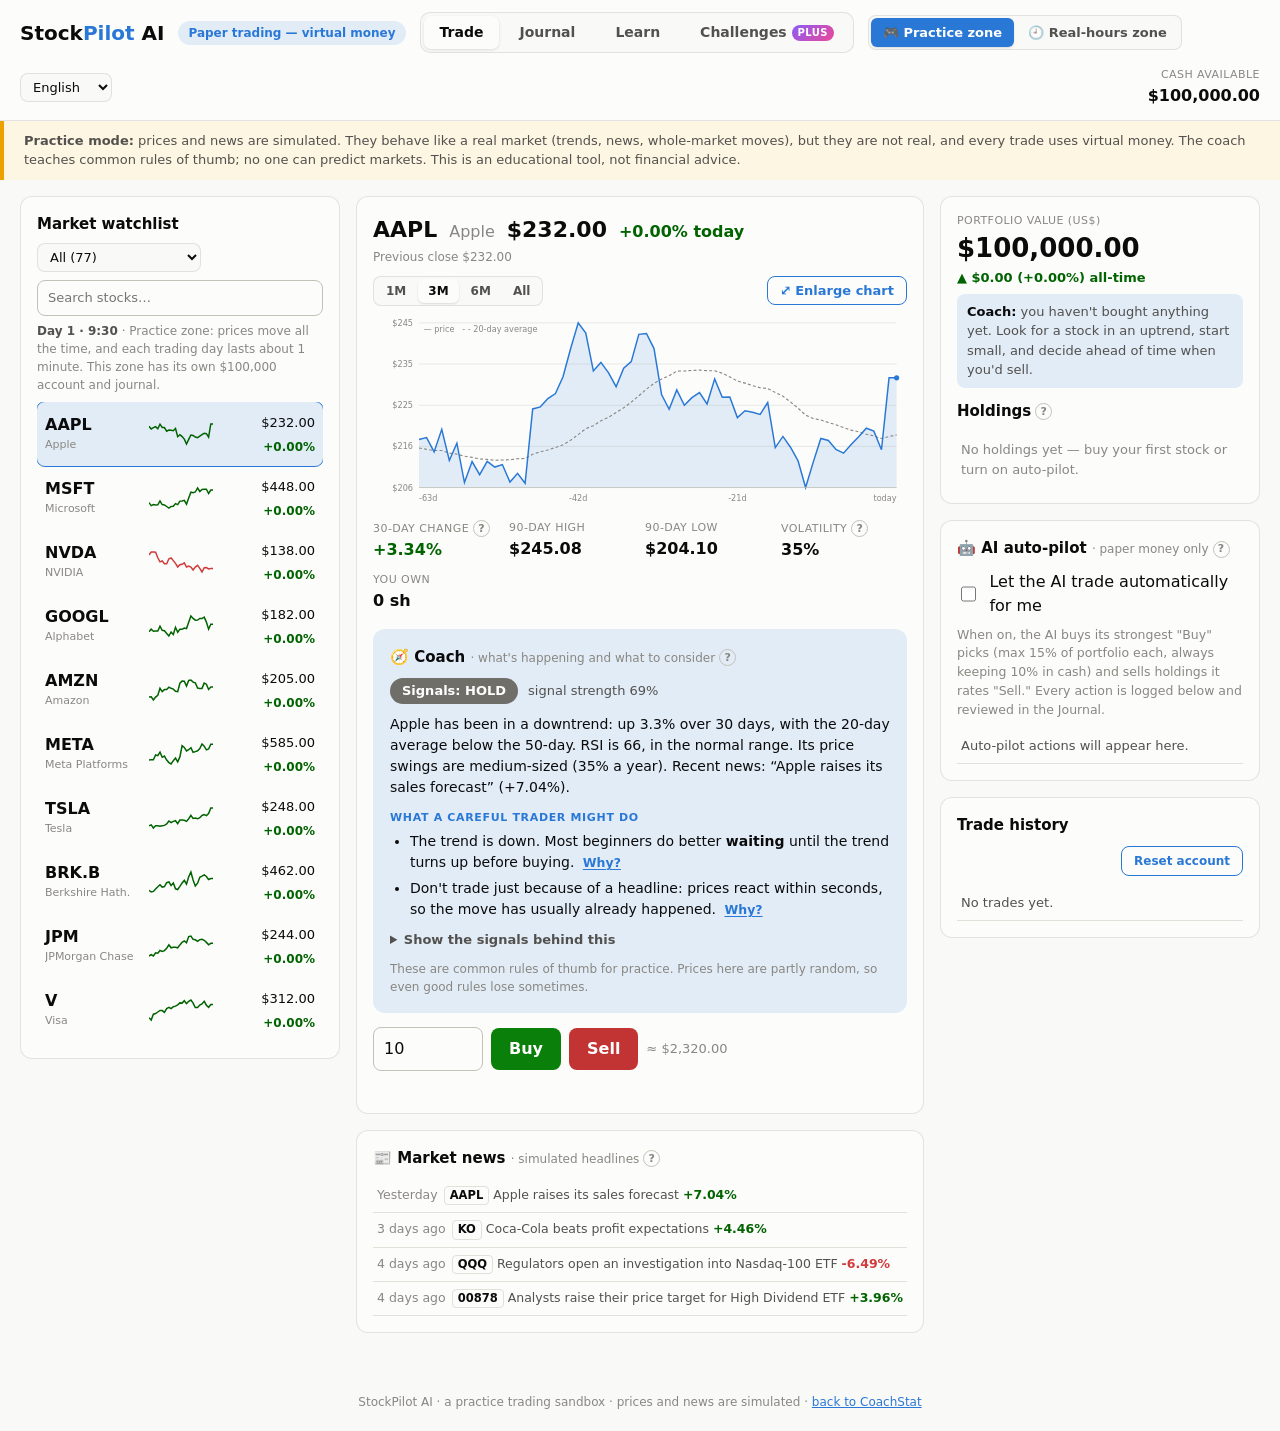
==== commit 2c699232: "StockPilot: add Plus feature system and History challenges (free during preview) PLUS.requirePayment" ====
--- a/stock-agent/index.html
+++ b/stock-agent/index.html
@@ -563,6 +563,69 @@
   .wl-none { padding: 12px 4px; color: var(--muted); font-size: 13px; }
   .stock-row .sym { overflow-wrap: anywhere; }
   @media (max-width: 760px) { #watchlist { max-height: 420px; } }
+
+  /* ============ StockPilot Plus + History challenges ============ */
+  .plus-tag {
+    display: inline-block; font-size: 10px; font-weight: 800; letter-spacing: .04em; line-height: 1;
+    padding: 3px 6px; border-radius: 999px; color: #fff; background: linear-gradient(135deg, #8b5cf6, #ec4899); vertical-align: middle;
+  }
+  .plus-ribbon { font-size: 13px; font-weight: 600; color: #7c3aed; background: #f3e8ff; border: 1px solid #e9d5ff; border-radius: 999px; padding: 6px 12px; white-space: nowrap; }
+  @media (prefers-color-scheme: dark) { :root:not([data-theme="light"]) .plus-ribbon { color: #e9d5ff; background: #3b2463; border-color: #5b3a94; } }
+  :root[data-theme="dark"] .plus-ribbon { color: #e9d5ff; background: #3b2463; border-color: #5b3a94; }
+  .ch-wrap { max-width: 1180px; margin: 0 auto; padding: 16px 20px 40px; display: flex; flex-direction: column; gap: 14px; }
+  .ch-head { display: flex; justify-content: space-between; align-items: flex-start; gap: 12px; flex-wrap: wrap; }
+  .ch-head h2 { margin: 0 0 4px; font-size: 22px; }
+  .ch-sub, .ch-note { margin: 0; color: var(--ink-2); }
+  .ch-note { font-size: 13px; color: var(--muted); }
+  .ch-grid { display: grid; grid-template-columns: repeat(auto-fill, minmax(320px, 1fr)); gap: 14px; }
+  .ch-card { display: flex; gap: 14px; align-items: flex-start; }
+  .ch-card h3 { margin: 0 0 2px; font-size: 17px; }
+  .ch-card p { margin: 8px 0; font-size: 14px; color: var(--ink-2); }
+  .ch-card-body { flex: 1; min-width: 0; }
+  .ch-emoji { font-size: 34px; line-height: 1; }
+  .ch-meta { font-size: 12px; color: var(--muted); }
+  .ch-card-foot { display: flex; align-items: center; gap: 8px; flex-wrap: wrap; justify-content: space-between; }
+  .ch-stars { color: #eda100; font-size: 18px; letter-spacing: 1px; }
+  .ch-stars .off { color: var(--grid); }
+  .ch-game { display: grid; grid-template-columns: minmax(0, 1fr) 320px; gap: 14px; align-items: start; }
+  .ch-side { display: flex; flex-direction: column; gap: 14px; }
+  .ch-top { display: flex; justify-content: space-between; align-items: flex-end; gap: 10px; flex-wrap: wrap; margin-bottom: 6px; }
+  .ch-date { font-size: 20px; font-weight: 700; }
+  .ch-px { font-size: 20px; font-weight: 700; font-variant-numeric: tabular-nums; }
+  .ch-px span { font-size: 14px; }
+  .ch-chart { display: block; max-width: 100%; height: auto; direction: ltr; }
+  .ch-prog { height: 5px; background: var(--grid); border-radius: 99px; overflow: hidden; margin: 6px 0 10px; direction: ltr; }
+  .ch-prog span { display: block; height: 100%; background: var(--series); }
+  .ch-controls { display: flex; align-items: center; gap: 10px; flex-wrap: wrap; }
+  .ch-check { font-size: 13px; display: inline-flex; align-items: center; gap: 6px; color: var(--ink-2); }
+  .ch-quit { margin-inline-start: auto; }
+  .ch-hint { margin: 10px 0 0; font-size: 14px; color: var(--ink-2); }
+  .ch-hint.warn { color: var(--warn-ink); background: var(--warn-bg); border: 1px solid var(--warn-border); border-radius: 8px; padding: 8px 10px; }
+  .ch-big { font-size: 24px; font-weight: 800; font-variant-numeric: tabular-nums; }
+  .ch-big span { font-size: 14px; font-weight: 700; }
+  .ch-rows { display: flex; flex-direction: column; gap: 4px; margin: 10px 0; font-size: 13px; }
+  .ch-rows div { display: flex; justify-content: space-between; gap: 8px; color: var(--ink-2); }
+  .ch-trade { display: grid; grid-template-columns: 1fr 1fr 1fr; gap: 6px; }
+  .ch-trade .btn { padding: 8px 4px; font-size: 13px; }
+  .ch-small { font-size: 12px; margin: 8px 0 0; }
+  .ch-h3 { margin: 0 0 8px; font-size: 15px; }
+  .ch-news li { font-size: 13px; }
+  .ch-result h3 { margin: 0 0 4px; }
+  .ch-result h4 { margin: 16px 0 6px; }
+  .ch-result-top { display: flex; gap: 14px; align-items: center; }
+  .ch-compare { display: grid; grid-template-columns: repeat(3, 1fr); gap: 10px; margin: 16px 0 8px; }
+  .ch-compare > div { background: var(--page); border: 1px solid var(--border); border-radius: 10px; padding: 10px 12px; }
+  .ch-starlist { list-style: none; padding: 0; margin: 10px 0; display: flex; flex-direction: column; gap: 4px; font-size: 14px; }
+  .ch-starlist .ok { color: var(--ink); } .ch-starlist .ok::first-letter { color: #eda100; }
+  .ch-starlist .no { color: var(--muted); }
+  .ch-result-btns { display: flex; gap: 10px; flex-wrap: wrap; margin-top: 14px; }
+  .plus-lock { text-align: center; max-width: 520px; margin: 0 auto; }
+  .plus-lock-icon { font-size: 40px; }
+  .plus-list { text-align: start; display: inline-block; margin: 8px auto 14px; }
+  @media (max-width: 900px) { .ch-game { grid-template-columns: 1fr; } }
+  @media (max-width: 560px) { .ch-compare { grid-template-columns: 1fr; } .ch-wrap { padding: 12px 16px 32px; } .ch-grid { grid-template-columns: 1fr; } }
+  .ch-wrap .label { font-size: 11px; color: var(--muted); text-transform: uppercase; letter-spacing: .04em; }
+  .ch-news .time { display: block; margin: 0 0 2px; }
 </style>
 </head>
 <body>
@@ -574,6 +637,7 @@
     <button type="button" data-view="trade" aria-pressed="true"><span data-i18n="tab.trade">Trade</span></button>
     <button type="button" data-view="journal" aria-pressed="false"><span data-i18n="tab.journal">Journal</span><span class="count" id="journalCount"></span></button>
     <button type="button" data-view="learn" aria-pressed="false"><span data-i18n="tab.learn">Learn</span><span class="count" id="learnCount"></span></button>
+    <button type="button" data-view="challenges" aria-pressed="false"><span data-i18n="tab.challenges">Challenges</span> <span class="plus-tag" data-i18n="plus.tag">PLUS</span></button>
   </nav>
   <div class="seg zone-seg" role="group" aria-label="Practice area" data-i18n-aria="zone.aria">
     <button type="button" data-zone="practice" aria-pressed="true"><span aria-hidden="true">🎮</span> <span data-i18n="zone.practice">Practice zone</span></button>
@@ -770,6 +834,8 @@
 </div>
 
 <div class="toast-wrap" id="toasts" aria-live="polite"></div>
+
+<section id="challengeView" hidden></section>
 
 <footer>
   <span data-i18n="footer">StockPilot AI · a practice trading sandbox · prices and news are simulated</span> ·
@@ -6614,6 +6680,855 @@
   ["空中巴士", "空客"], ["艾司摩尔", "阿斯麦"], ["东京威力科创", "东京电子"], ["利雅德", "利雅得"], ["日圆", "日元"],
   ["波克夏", "伯克希尔"], ["辉达", "英伟达"]);
 
+/* ============ StockPilot Plus + History challenges: texts in every language ============ */
+// UI keys are merged into I18N[lang]; challenge stories live in I18N[lang].chs.
+// Headlines describe real events; dates and index levels are rounded.
+(() => {
+  const TX = {
+    en: {
+      ui: {
+        "tab.challenges": "Challenges", "plus.tag": "PLUS", "plus.preview": "Plus feature · free during the preview",
+        "plus.lockedTitle": "This is a StockPilot Plus feature", "plus.lockedBody": v => `Get Plus for ${v.price} a month to unlock:`,
+        "plus.f1": "History challenges: replay famous market events", "plus.f2": "New Plus features as they come out", "plus.f3": "Your support helps build new lessons and markets",
+        "plus.upgrade": "Upgrade to Plus", "plus.soon": "Payments are not open yet.",
+        "ch.title": "History challenges", "ch.sub": "Travel back to famous market moments with $10,000 of virtual money. Can you do better than the market?",
+        "ch.note": "Prices follow the shape of each real event, with simplified, approximate numbers. The headlines are real events.",
+        "ch.play": "Play", "ch.replay": "Play again", "ch.back": "All challenges", "ch.quit": "Quit",
+        "ch.best": v => `Best result: ${v.p}`, "ch.notPlayed": "Not played yet",
+        "ch.level.1": "Easy", "ch.level.2": "Medium", "ch.level.3": "Hard",
+        "ch.pause": "Pause", "ch.resume": "Play", "ch.speed": "Speed", "ch.autoPause": "Pause when news breaks",
+        "ch.value": "Your money", "ch.cash": "Cash", "ch.invested": "Invested", "ch.hold": "If you had bought at the start and held",
+        "ch.buyPct": v => `Buy ${v.p}%`, "ch.buyAll": "Buy with all cash", "ch.sellPct": v => `Sell ${v.p}%`, "ch.sellAll": "Sell everything",
+        "ch.trades": v => `${v.n} trade${v.n === 1 ? "" : "s"}`, "ch.news": "Headlines", "ch.newsEmpty": "Headlines will appear as the story unfolds.",
+        "ch.startHint": "Press Play to start. Buy and sell any time, and pause whenever you want to think.",
+        "ch.newsPaused": "⏸ Paused for news. Decide what to do, then press Play.",
+        "ch.done": "Challenge complete", "ch.you": "You", "ch.holdShort": "Buy and hold", "ch.cashShort": "Stay in cash",
+        "ch.dd": v => `Your biggest drop: ${v.a} · the market's biggest drop: ${v.b}`,
+        "ch.star1": "Finished the challenge", "ch.star2": "Ended with more money than you started",
+        "ch.star3": "Invested, and your biggest drop was no worse than the market's",
+        "ch.real": "What really happened", "ch.takeaway": "Lesson:", "ch.xp": v => `Challenge: ${v.t}`,
+      },
+      chs: {
+        dotcom: { title: "The dot-com bubble", period: "1999–2002", asset: "Nasdaq Composite index",
+          intro: "Internet stocks are the hottest thing on Earth. Will you ride the bubble, and get out in time?",
+          news: ["Internet stocks soar as investors rush into any company with “.com” in its name",
+                 "The Nasdaq hits a record high above 5,000",
+                 "Tech stocks crash: the Nasdaq falls almost 10% in a single day",
+                 "US markets reopen after the September 11 attacks and fall sharply",
+                 "After falling almost 80% from its peak, the Nasdaq finally hits bottom"],
+          real: "The Nasdaq rose about 85% in 1999 and peaked in March 2000. Many internet companies had no profits, and when investors lost faith, prices collapsed. By October 2002 the Nasdaq had lost almost 80%, and it took about 15 years, until 2015, to get back to its 2000 high.",
+          lesson: "An exciting story is not the same as profits. When everyone says “this time is different,” keep each position small and spread your money out." },
+        gfc: { title: "The 2008 financial crisis", period: "Oct 2007–2009", asset: "S&P 500 index",
+          intro: "Cracks are appearing in the US housing market. Can you protect your money through the worst crisis in decades?",
+          news: ["Bear Stearns, a big US investment bank, is rescued and sold to JPMorgan",
+                 "Lehman Brothers goes bankrupt, the largest bankruptcy in US history",
+                 "The US Congress passes a $700 billion plan to rescue the banks",
+                 "Stocks hit their lowest point, down about 57% from the 2007 high"],
+          real: "Many Americans had borrowed to buy homes they could not afford. When home prices fell, banks that had bet on these loans lost huge amounts, and some failed. The S&P 500 fell about 57% from October 2007 to March 2009. Then it began one of its longest rises ever and was back above its old high by 2013.",
+          lesson: "The scariest moment, when everyone is selling, is often close to the bottom. People who panic-sold in early 2009 missed the recovery." },
+        covid: { title: "The COVID crash", period: "2020", asset: "S&P 500 index",
+          intro: "A new virus is spreading. Markets are about to have one of the fastest crashes ever. What will you do?",
+          news: ["The coronavirus spreads quickly outside China, and stocks start to fall",
+                 "The World Health Organization declares a global pandemic",
+                 "The US central bank promises unlimited support for markets",
+                 "Pfizer and BioNTech say their vaccine is more than 90% effective"],
+          real: "The S&P 500 fell about 34% in just over a month, one of the fastest crashes in history. Governments and central banks then stepped in with huge support. The market won back its losses by August 2020 and ended the year up about 16%.",
+          lesson: "Crashes can be followed by fast recoveries. Selling in a panic and waiting until things “feel safe” often means buying back at higher prices." },
+        rates: { title: "The 2022 rate shock", period: "2022–mid 2023", asset: "Nasdaq Composite index",
+          intro: "Inflation is rising fast and interest rates are about to jump. How will tech stocks handle it?",
+          news: ["The US Federal Reserve raises interest rates for the first time since 2018",
+                 "US inflation hits a 40-year high, and the Fed makes its biggest rate rise since 1994",
+                 "Another high inflation report, but stocks bounce back strongly the same day",
+                 "OpenAI releases ChatGPT, starting a wave of excitement about AI"],
+          real: "To fight the highest inflation in 40 years, the Fed raised interest rates very fast in 2022. Higher rates hurt fast-growing tech companies the most, and the Nasdaq fell about a third that year. In 2023, excitement about AI helped tech stocks recover.",
+          lesson: "Interest rates matter. When they rise quickly, expensive growth stocks often fall the hardest. Knowing what drives a market helps you stay calm." },
+        ai: { title: "The AI chip boom", period: "2023–2024", asset: "NVIDIA stock",
+          intro: "ChatGPT has just launched, and everyone wants AI chips. Can you stay on board through the ups and downs?",
+          news: ["Two months after ChatGPT's launch, companies race to buy AI chips",
+                 "NVIDIA predicts sales far above expectations, and the stock jumps about 24% in one day",
+                 "NVIDIA reports another huge jump in sales from AI chips",
+                 "NVIDIA briefly becomes the most valuable company in the world",
+                 "Worries about the US economy hit markets around the world, and chip stocks fall"],
+          real: "Demand for AI chips exploded after ChatGPT. NVIDIA's sales and profits grew several times over, and its stock rose about nine-fold in two years. Even so, it had several drops of 20% or more along the way.",
+          lesson: "Even big winners have scary drops, and people who sold at the first big dip missed most of the gains. But NVIDIA is a rare case: many hyped stocks never recover." },
+        tsmc: { title: "TSMC's fall and comeback", period: "2022–2024", asset: "TSMC (2330)",
+          intro: "Taiwan's biggest company is about to have a rough year. Will you have the patience for what comes next?",
+          news: ["War in Ukraine and rising interest rates shake world markets",
+                 "Fears of a chip slowdown and new US limits on chip sales to China push TSMC to its lowest level in over two years",
+                 "Warren Buffett's company, Berkshire Hathaway, reveals it bought TSMC shares",
+                 "Demand for AI chips pushes TSMC above NT$1,000 for the first time"],
+          real: "In 2022, higher interest rates and fears of weaker chip demand cut TSMC's price almost in half. Then AI changed the story: TSMC makes the most advanced AI chips for NVIDIA and others, and by the end of 2024 its stock had almost tripled from the 2022 low.",
+          lesson: "A great company's stock can still fall a lot in a bad year. If the business stays strong, patience can pay off, but no one knew in advance when the turn would come." },
+      },
+    },
+    zh: {
+      ui: {
+        "tab.challenges": "挑戰", "plus.tag": "PLUS", "plus.preview": "Plus 功能 · 預覽期間免費",
+        "plus.lockedTitle": "這是 StockPilot Plus 功能", "plus.lockedBody": v => `每月 ${v.price} 升級 Plus，即可解鎖：`,
+        "plus.f1": "歷史挑戰：重溫著名的市場事件", "plus.f2": "之後推出的新 Plus 功能", "plus.f3": "你的支持能幫助我們做出新課程和新市場",
+        "plus.upgrade": "升級到 Plus", "plus.soon": "目前還沒有開放付款。",
+        "ch.title": "歷史挑戰", "ch.sub": "帶著 10,000 美元虛擬資金回到著名的市場時刻。你能做得比大盤更好嗎？",
+        "ch.note": "價格走勢依照真實事件的形狀，數字經過簡化、只是大約。新聞標題都是真實事件。",
+        "ch.play": "開始", "ch.replay": "再玩一次", "ch.back": "所有挑戰", "ch.quit": "離開",
+        "ch.best": v => `最佳成績：${v.p}`, "ch.notPlayed": "還沒玩過",
+        "ch.level.1": "簡單", "ch.level.2": "中等", "ch.level.3": "困難",
+        "ch.pause": "暫停", "ch.resume": "播放", "ch.speed": "速度", "ch.autoPause": "有新聞時自動暫停",
+        "ch.value": "你的資金", "ch.cash": "現金", "ch.invested": "已投資", "ch.hold": "如果一開始買進並一直持有",
+        "ch.buyPct": v => `買進 ${v.p}%`, "ch.buyAll": "用全部現金買進", "ch.sellPct": v => `賣出 ${v.p}%`, "ch.sellAll": "全部賣出",
+        "ch.trades": v => `${v.n} 筆交易`, "ch.news": "新聞標題", "ch.newsEmpty": "隨著故事發展，新聞會出現在這裡。",
+        "ch.startHint": "按「播放」開始。隨時可以買賣，想思考時也可以隨時暫停。",
+        "ch.newsPaused": "⏸ 有新聞，已暫停。想好怎麼做，再按「播放」。",
+        "ch.done": "挑戰完成", "ch.you": "你", "ch.holdShort": "買進持有", "ch.cashShort": "只拿現金",
+        "ch.dd": v => `你的最大跌幅：${v.a} · 大盤的最大跌幅：${v.b}`,
+        "ch.star1": "完成挑戰", "ch.star2": "結束時的錢比開始時多",
+        "ch.star3": "有投資，而且你的最大跌幅沒有比大盤更糟",
+        "ch.real": "真實發生了什麼", "ch.takeaway": "啟示：", "ch.xp": v => `挑戰：${v.t}`,
+      },
+      chs: {
+        dotcom: { title: "網路泡沫", period: "1999–2002", asset: "那斯達克綜合指數",
+          intro: "網路股是全世界最熱門的東西。你會跟著泡沫一起衝，還能及時下車嗎？",
+          news: ["網路股狂飆，投資人搶買任何名字帶「.com」的公司",
+                 "那斯達克創下 5,000 點以上的歷史新高",
+                 "科技股崩跌：那斯達克一天之內大跌將近 10%",
+                 "九一一事件後美股重新開盤，大幅下跌",
+                 "從高點下跌將近 80% 後，那斯達克終於落底"],
+          real: "那斯達克在 1999 年上漲約 85%，並在 2000 年 3 月見頂。很多網路公司根本沒有獲利，當投資人失去信心，股價就崩跌了。到 2002 年 10 月，那斯達克跌掉將近 80%，而且花了大約 15 年，直到 2015 年才回到 2000 年的高點。",
+          lesson: "動人的故事不等於獲利。當大家都說「這次不一樣」時，要把每個部位保持小，並分散資金。" },
+        gfc: { title: "2008 年金融海嘯", period: "2007 年 10 月–2009", asset: "標普 500 指數",
+          intro: "美國房市開始出現裂痕。你能在幾十年來最嚴重的危機中保護好你的錢嗎？",
+          news: ["美國大型投資銀行貝爾斯登獲救，被賣給摩根大通",
+                 "雷曼兄弟破產，成為美國史上最大的破產案",
+                 "美國國會通過 7,000 億美元的銀行紓困計畫",
+                 "股市跌到最低點，比 2007 年高點下跌約 57%"],
+          real: "很多美國人借錢買了自己負擔不起的房子。房價下跌後，押注這些貸款的銀行損失慘重，有些甚至倒閉。標普 500 從 2007 年 10 月到 2009 年 3 月下跌約 57%。之後展開史上最長的上漲之一，到 2013 年就回到舊高點之上。",
+          lesson: "最可怕、大家都在賣的時候，常常離底部不遠。在 2009 年初恐慌賣出的人，錯過了後來的回升。" },
+        covid: { title: "新冠疫情崩盤", period: "2020", asset: "標普 500 指數",
+          intro: "一種新病毒正在擴散，市場即將出現史上最快的崩盤之一。你會怎麼做？",
+          news: ["新冠病毒在中國以外迅速擴散，股市開始下跌",
+                 "世界衛生組織宣布全球大流行",
+                 "美國央行承諾無上限支持市場",
+                 "輝瑞與 BioNTech 宣布疫苗有效率超過 90%"],
+          real: "標普 500 在一個多月內下跌約 34%，是史上最快的崩盤之一。接著各國政府和央行推出大規模支持措施。市場在 2020 年 8 月就收復失地，全年還上漲約 16%。",
+          lesson: "崩盤之後可能很快反彈。恐慌賣出、等到「感覺安全」再買，往往要用更高的價格買回來。" },
+        rates: { title: "2022 年升息衝擊", period: "2022–2023 年中", asset: "那斯達克綜合指數",
+          intro: "通膨快速上升，利率即將大漲。科技股撐得住嗎？",
+          news: ["美國聯準會自 2018 年以來首次升息",
+                 "美國通膨創 40 年新高，聯準會做出 1994 年以來最大的升息",
+                 "通膨數據又偏高，但股市當天強勁反彈",
+                 "OpenAI 推出 ChatGPT，掀起 AI 熱潮"],
+          real: "為了對抗 40 年來最高的通膨，聯準會在 2022 年非常快速地升息。高利率對快速成長的科技公司傷害最大，那斯達克那一年下跌約三分之一。到了 2023 年，AI 熱潮幫助科技股回升。",
+          lesson: "利率很重要。利率快速上升時，昂貴的成長股常常跌得最兇。了解是什麼在推動市場，能幫你保持冷靜。" },
+        ai: { title: "AI 晶片熱潮", period: "2023–2024", asset: "輝達股票",
+          intro: "ChatGPT 剛推出，大家都想要 AI 晶片。你能在大起大落中一路抱住嗎？",
+          news: ["ChatGPT 推出兩個月後，企業搶購 AI 晶片",
+                 "輝達預測營收遠高於預期，股價一天大漲約 24%",
+                 "輝達公布 AI 晶片營收再度大幅成長",
+                 "輝達一度成為全球市值最高的公司",
+                 "對美國經濟的擔憂衝擊全球股市，晶片股下跌"],
+          real: "ChatGPT 之後，AI 晶片的需求爆發。輝達的營收和獲利成長了好幾倍，股價在兩年內上漲約九倍。即使如此，途中也出現好幾次 20% 以上的下跌。",
+          lesson: "就算是大贏家，也會有可怕的下跌，在第一次大跌就賣掉的人錯過了大部分漲幅。但輝達是少見的例子：很多被炒作的股票再也沒有回來。" },
+        tsmc: { title: "台積電的下跌與反彈", period: "2022–2024", asset: "台積電（2330）",
+          intro: "台灣最大的公司即將經歷艱難的一年。你有耐心等到接下來的發展嗎？",
+          news: ["烏克蘭戰爭與升息震撼全球股市",
+                 "晶片需求放緩的擔憂，加上美國限制對中國出售晶片，台積電跌到兩年多來的低點",
+                 "巴菲特的波克夏公司揭露買進台積電股票",
+                 "AI 晶片需求推動台積電首度站上 1,000 元"],
+          real: "2022 年，升息和晶片需求轉弱的擔憂讓台積電股價跌掉將近一半。接著 AI 改變了故事：台積電為輝達等公司製造最先進的 AI 晶片，到 2024 年底，股價已經比 2022 年的低點漲了將近三倍。",
+          lesson: "就算是好公司，在不好的年份股價也可能大跌。如果公司本身依然強健，耐心可能會有回報，但沒有人能事先知道轉折何時出現。" },
+      },
+    },
+    es: {
+      ui: {
+        "tab.challenges": "Retos", "plus.tag": "PLUS", "plus.preview": "Función Plus · gratis durante la prueba",
+        "plus.lockedTitle": "Esta es una función de StockPilot Plus", "plus.lockedBody": v => `Hazte Plus por ${v.price} al mes y desbloquea:`,
+        "plus.f1": "Retos históricos: revive momentos famosos del mercado", "plus.f2": "Las nuevas funciones Plus que vayan saliendo", "plus.f3": "Tu apoyo ayuda a crear nuevas lecciones y mercados",
+        "plus.upgrade": "Pasar a Plus", "plus.soon": "Los pagos todavía no están abiertos.",
+        "ch.title": "Retos históricos", "ch.sub": "Viaja a momentos famosos del mercado con 10.000 $ de dinero virtual. ¿Puedes hacerlo mejor que el mercado?",
+        "ch.note": "Los precios siguen la forma de cada hecho real, con cifras simplificadas y aproximadas. Los titulares son hechos reales.",
+        "ch.play": "Jugar", "ch.replay": "Jugar otra vez", "ch.back": "Todos los retos", "ch.quit": "Salir",
+        "ch.best": v => `Mejor resultado: ${v.p}`, "ch.notPlayed": "Aún sin jugar",
+        "ch.level.1": "Fácil", "ch.level.2": "Medio", "ch.level.3": "Difícil",
+        "ch.pause": "Pausa", "ch.resume": "Jugar", "ch.speed": "Velocidad", "ch.autoPause": "Pausar cuando haya noticias",
+        "ch.value": "Tu dinero", "ch.cash": "Efectivo", "ch.invested": "Invertido", "ch.hold": "Si hubieras comprado al principio y mantenido",
+        "ch.buyPct": v => `Comprar ${v.p} %`, "ch.buyAll": "Comprar con todo el efectivo", "ch.sellPct": v => `Vender ${v.p} %`, "ch.sellAll": "Venderlo todo",
+        "ch.trades": v => `${v.n} operación${v.n === 1 ? "" : "es"}`, "ch.news": "Titulares", "ch.newsEmpty": "Los titulares aparecerán según avance la historia.",
+        "ch.startHint": "Pulsa Jugar para empezar. Compra y vende cuando quieras, y pausa siempre que necesites pensar.",
+        "ch.newsPaused": "⏸ En pausa por una noticia. Decide qué hacer y pulsa Jugar.",
+        "ch.done": "Reto completado", "ch.you": "Tú", "ch.holdShort": "Comprar y mantener", "ch.cashShort": "Quedarse en efectivo",
+        "ch.dd": v => `Tu mayor caída: ${v.a} · la mayor caída del mercado: ${v.b}`,
+        "ch.star1": "Terminaste el reto", "ch.star2": "Acabaste con más dinero del que tenías",
+        "ch.star3": "Invertiste y tu mayor caída no fue peor que la del mercado",
+        "ch.real": "Lo que pasó de verdad", "ch.takeaway": "Lección:", "ch.xp": v => `Reto: ${v.t}`,
+      },
+      chs: {
+        dotcom: { title: "La burbuja puntocom", period: "1999–2002", asset: "índice Nasdaq Composite",
+          intro: "Las acciones de internet son lo más de moda del planeta. ¿Subirás con la burbuja y saldrás a tiempo?",
+          news: ["Las acciones de internet se disparan: los inversores compran cualquier empresa con «.com» en el nombre",
+                 "El Nasdaq marca un récord por encima de 5.000 puntos",
+                 "Desplome tecnológico: el Nasdaq cae casi un 10 % en un solo día",
+                 "La bolsa de EE. UU. reabre tras los atentados del 11 de septiembre y cae con fuerza",
+                 "Tras caer casi un 80 % desde su máximo, el Nasdaq por fin toca fondo"],
+          real: "El Nasdaq subió un 85 % en 1999 y tocó techo en marzo de 2000. Muchas empresas de internet no ganaban dinero y, cuando los inversores perdieron la fe, los precios se hundieron. En octubre de 2002 el Nasdaq había perdido casi un 80 %, y tardó unos 15 años, hasta 2015, en volver a su máximo de 2000.",
+          lesson: "Una historia emocionante no es lo mismo que beneficios. Cuando todos dicen «esta vez es diferente», mantén cada posición pequeña y reparte tu dinero." },
+        gfc: { title: "La crisis financiera de 2008", period: "oct. 2007–2009", asset: "índice S&P 500",
+          intro: "Aparecen grietas en el mercado de la vivienda de EE. UU. ¿Podrás proteger tu dinero en la peor crisis en décadas?",
+          news: ["Rescatan a Bear Stearns, un gran banco de inversión, que se vende a JPMorgan",
+                 "Quiebra Lehman Brothers, la mayor bancarrota de la historia de EE. UU.",
+                 "El Congreso de EE. UU. aprueba un plan de 700.000 millones de dólares para rescatar a los bancos",
+                 "La bolsa toca su punto más bajo, un 57 % por debajo del máximo de 2007"],
+          real: "Muchos estadounidenses se habían endeudado para comprar casas que no podían pagar. Cuando los precios bajaron, los bancos que habían apostado por esos préstamos perdieron enormes sumas y algunos quebraron. El S&P 500 cayó un 57 % entre octubre de 2007 y marzo de 2009. Después empezó una de sus subidas más largas y en 2013 ya superaba su antiguo máximo.",
+          lesson: "El momento más aterrador, cuando todos venden, suele estar cerca del fondo. Quienes vendieron por pánico a principios de 2009 se perdieron la recuperación." },
+        covid: { title: "El desplome de la COVID", period: "2020", asset: "índice S&P 500",
+          intro: "Un nuevo virus se está extendiendo. Los mercados están a punto de sufrir uno de los desplomes más rápidos de la historia. ¿Qué harás?",
+          news: ["El coronavirus se extiende rápido fuera de China y la bolsa empieza a caer",
+                 "La Organización Mundial de la Salud declara una pandemia mundial",
+                 "El banco central de EE. UU. promete apoyo ilimitado a los mercados",
+                 "Pfizer y BioNTech anuncian que su vacuna tiene una eficacia superior al 90 %"],
+          real: "El S&P 500 cayó un 34 % en poco más de un mes, uno de los desplomes más rápidos de la historia. Después, gobiernos y bancos centrales lanzaron enormes ayudas. El mercado recuperó lo perdido en agosto de 2020 y terminó el año con una subida del 16 %.",
+          lesson: "Tras un desplome puede llegar una recuperación rápida. Vender por pánico y esperar a «sentirse seguro» suele significar volver a comprar más caro." },
+        rates: { title: "El golpe de los tipos en 2022", period: "2022–mediados de 2023", asset: "índice Nasdaq Composite",
+          intro: "La inflación sube rápido y los tipos de interés están a punto de dispararse. ¿Cómo lo aguantarán las tecnológicas?",
+          news: ["La Reserva Federal sube los tipos de interés por primera vez desde 2018",
+                 "La inflación de EE. UU. marca un máximo de 40 años y la Fed hace su mayor subida desde 1994",
+                 "Otro dato de inflación alto, pero la bolsa rebota con fuerza ese mismo día",
+                 "OpenAI lanza ChatGPT y empieza la ola de entusiasmo por la IA"],
+          real: "Para combatir la inflación más alta en 40 años, la Fed subió los tipos muy rápido en 2022. Los tipos altos golpearon sobre todo a las tecnológicas de rápido crecimiento, y el Nasdaq cayó cerca de un tercio ese año. En 2023, el entusiasmo por la IA ayudó a las tecnológicas a recuperarse.",
+          lesson: "Los tipos de interés importan. Cuando suben deprisa, las acciones de crecimiento caras suelen ser las que más caen. Saber qué mueve un mercado ayuda a mantener la calma." },
+        ai: { title: "El boom de los chips de IA", period: "2023–2024", asset: "acción de NVIDIA",
+          intro: "ChatGPT acaba de salir y todo el mundo quiere chips de IA. ¿Aguantarás a bordo entre subidas y bajadas?",
+          news: ["Dos meses después del lanzamiento de ChatGPT, las empresas compiten por comprar chips de IA",
+                 "NVIDIA prevé ventas muy por encima de lo esperado y la acción salta un 24 % en un día",
+                 "NVIDIA anuncia otro enorme aumento de ventas gracias a los chips de IA",
+                 "NVIDIA se convierte por un momento en la empresa más valiosa del mundo",
+                 "El miedo por la economía de EE. UU. golpea a las bolsas del mundo y caen los fabricantes de chips"],
+          real: "La demanda de chips de IA explotó tras ChatGPT. Las ventas y los beneficios de NVIDIA se multiplicaron, y su acción subió unas nueve veces en dos años. Aun así, por el camino tuvo varias caídas del 20 % o más.",
+          lesson: "Incluso los grandes ganadores tienen caídas que asustan, y quien vendió en la primera gran bajada se perdió casi toda la subida. Pero NVIDIA es un caso raro: muchas acciones de moda nunca se recuperan." },
+        tsmc: { title: "La caída y el regreso de TSMC", period: "2022–2024", asset: "TSMC (2330)",
+          intro: "La mayor empresa de Taiwán está a punto de vivir un año difícil. ¿Tendrás paciencia para lo que viene después?",
+          news: ["La guerra en Ucrania y la subida de tipos sacuden los mercados mundiales",
+                 "El miedo a un frenazo de los chips y los nuevos límites de EE. UU. a la venta de chips a China llevan a TSMC a su nivel más bajo en más de dos años",
+                 "Berkshire Hathaway, la empresa de Warren Buffett, revela que ha comprado acciones de TSMC",
+                 "La demanda de chips de IA lleva a TSMC por encima de 1.000 NT$ por primera vez"],
+          real: "En 2022, la subida de tipos y el miedo a una menor demanda de chips recortaron el precio de TSMC casi a la mitad. Luego la IA cambió la historia: TSMC fabrica los chips de IA más avanzados para NVIDIA y otras empresas, y a finales de 2024 su acción casi había triplicado el mínimo de 2022.",
+          lesson: "La acción de una gran empresa puede caer mucho en un mal año. Si el negocio sigue fuerte, la paciencia puede dar frutos, pero nadie sabía de antemano cuándo llegaría el giro." },
+      },
+    },
+    fr: {
+      ui: {
+        "tab.challenges": "Défis", "plus.tag": "PLUS", "plus.preview": "Fonction Plus · gratuite pendant l’aperçu",
+        "plus.lockedTitle": "Ceci est une fonction StockPilot Plus", "plus.lockedBody": v => `Passez à Plus pour ${v.price} par mois et débloquez :`,
+        "plus.f1": "Défis historiques : revivez des moments célèbres de la Bourse", "plus.f2": "Les nouvelles fonctions Plus dès leur sortie", "plus.f3": "Votre soutien aide à créer de nouvelles leçons et de nouveaux marchés",
+        "plus.upgrade": "Passer à Plus", "plus.soon": "Les paiements ne sont pas encore ouverts.",
+        "ch.title": "Défis historiques", "ch.sub": "Remontez le temps vers des moments célèbres de la Bourse avec 10 000 $ d’argent fictif. Ferez-vous mieux que le marché ?",
+        "ch.note": "Les prix suivent la forme de chaque événement réel, avec des chiffres simplifiés et approximatifs. Les titres sont des événements réels.",
+        "ch.play": "Jouer", "ch.replay": "Rejouer", "ch.back": "Tous les défis", "ch.quit": "Quitter",
+        "ch.best": v => `Meilleur résultat : ${v.p}`, "ch.notPlayed": "Pas encore joué",
+        "ch.level.1": "Facile", "ch.level.2": "Moyen", "ch.level.3": "Difficile",
+        "ch.pause": "Pause", "ch.resume": "Jouer", "ch.speed": "Vitesse", "ch.autoPause": "Pause quand une nouvelle tombe",
+        "ch.value": "Votre argent", "ch.cash": "Liquidités", "ch.invested": "Investi", "ch.hold": "Si vous aviez acheté au début et gardé",
+        "ch.buyPct": v => `Acheter ${v.p} %`, "ch.buyAll": "Tout acheter", "ch.sellPct": v => `Vendre ${v.p} %`, "ch.sellAll": "Tout vendre",
+        "ch.trades": v => `${v.n} transaction${v.n === 1 ? "" : "s"}`, "ch.news": "Titres", "ch.newsEmpty": "Les titres apparaîtront au fil de l’histoire.",
+        "ch.startHint": "Appuyez sur Jouer pour commencer. Achetez et vendez quand vous voulez, et mettez en pause pour réfléchir.",
+        "ch.newsPaused": "⏸ En pause pour une nouvelle. Décidez quoi faire, puis appuyez sur Jouer.",
+        "ch.done": "Défi terminé", "ch.you": "Vous", "ch.holdShort": "Acheter et garder", "ch.cashShort": "Rester en liquidités",
+        "ch.dd": v => `Votre plus forte baisse : ${v.a} · la plus forte baisse du marché : ${v.b}`,
+        "ch.star1": "Défi terminé", "ch.star2": "Vous finissez avec plus d’argent qu’au départ",
+        "ch.star3": "Vous avez investi et votre plus forte baisse n’a pas été pire que celle du marché",
+        "ch.real": "Ce qui s’est vraiment passé", "ch.takeaway": "Leçon :", "ch.xp": v => `Défi : ${v.t}`,
+      },
+      chs: {
+        dotcom: { title: "La bulle Internet", period: "1999–2002", asset: "indice Nasdaq Composite",
+          intro: "Les actions Internet sont ce qu’il y a de plus en vogue sur Terre. Surferez-vous sur la bulle, et sortirez-vous à temps ?",
+          news: ["Les actions Internet s’envolent : les investisseurs achètent toute entreprise avec « .com » dans son nom",
+                 "Le Nasdaq atteint un record au-dessus de 5 000 points",
+                 "Krach de la tech : le Nasdaq chute de près de 10 % en une seule journée",
+                 "Wall Street rouvre après les attentats du 11 septembre et chute fortement",
+                 "Après une chute de près de 80 % depuis son sommet, le Nasdaq touche enfin le fond"],
+          real: "Le Nasdaq a gagné environ 85 % en 1999 et a culminé en mars 2000. Beaucoup d’entreprises Internet ne faisaient aucun bénéfice, et quand les investisseurs ont perdu confiance, les prix se sont effondrés. En octobre 2002, le Nasdaq avait perdu près de 80 %, et il a fallu environ 15 ans, jusqu’en 2015, pour retrouver son sommet de 2000.",
+          lesson: "Une belle histoire n’est pas la même chose que des bénéfices. Quand tout le monde dit « cette fois, c’est différent », gardez chaque position petite et répartissez votre argent." },
+        gfc: { title: "La crise financière de 2008", period: "oct. 2007–2009", asset: "indice S&P 500",
+          intro: "Des fissures apparaissent dans l’immobilier américain. Protégerez-vous votre argent pendant la pire crise depuis des décennies ?",
+          news: ["Bear Stearns, une grande banque d’investissement américaine, est sauvée et vendue à JPMorgan",
+                 "Lehman Brothers fait faillite, la plus grande faillite de l’histoire des États-Unis",
+                 "Le Congrès américain vote un plan de 700 milliards de dollars pour sauver les banques",
+                 "La Bourse touche son point le plus bas, environ 57 % sous le sommet de 2007"],
+          real: "Beaucoup d’Américains avaient emprunté pour acheter des maisons qu’ils ne pouvaient pas se payer. Quand les prix de l’immobilier ont baissé, les banques qui avaient parié sur ces prêts ont perdu des sommes énormes, et certaines ont fait faillite. Le S&P 500 a chuté d’environ 57 % entre octobre 2007 et mars 2009. Puis il a entamé l’une de ses plus longues hausses et a dépassé son ancien sommet dès 2013.",
+          lesson: "Le moment le plus effrayant, quand tout le monde vend, est souvent proche du creux. Ceux qui ont vendu dans la panique début 2009 ont raté la reprise." },
+        covid: { title: "Le krach du COVID", period: "2020", asset: "indice S&P 500",
+          intro: "Un nouveau virus se propage. Les marchés vont connaître l’un des krachs les plus rapides de l’histoire. Que ferez-vous ?",
+          news: ["Le coronavirus se répand vite hors de Chine et la Bourse commence à baisser",
+                 "L’Organisation mondiale de la santé déclare une pandémie mondiale",
+                 "La banque centrale américaine promet un soutien illimité aux marchés",
+                 "Pfizer et BioNTech annoncent que leur vaccin est efficace à plus de 90 %"],
+          real: "Le S&P 500 a chuté d’environ 34 % en un peu plus d’un mois, l’un des krachs les plus rapides de l’histoire. Les gouvernements et les banques centrales ont ensuite apporté un soutien énorme. Le marché a effacé ses pertes dès août 2020 et a fini l’année en hausse d’environ 16 %.",
+          lesson: "Un krach peut être suivi d’une reprise rapide. Vendre dans la panique et attendre de « se sentir en sécurité » revient souvent à racheter plus cher." },
+        rates: { title: "Le choc des taux de 2022", period: "2022–mi-2023", asset: "indice Nasdaq Composite",
+          intro: "L’inflation grimpe vite et les taux d’intérêt vont bondir. Comment les valeurs tech vont-elles tenir ?",
+          news: ["La Réserve fédérale relève ses taux pour la première fois depuis 2018",
+                 "L’inflation américaine atteint un record depuis 40 ans et la Fed fait sa plus forte hausse depuis 1994",
+                 "Encore une inflation élevée, mais la Bourse rebondit fortement le jour même",
+                 "OpenAI lance ChatGPT, début d’une vague d’enthousiasme pour l’IA"],
+          real: "Pour combattre l’inflation la plus forte depuis 40 ans, la Fed a relevé ses taux très vite en 2022. Les taux élevés ont surtout frappé les entreprises tech à forte croissance, et le Nasdaq a perdu environ un tiers cette année-là. En 2023, l’enthousiasme pour l’IA a aidé la tech à se redresser.",
+          lesson: "Les taux d’intérêt comptent. Quand ils montent vite, les actions de croissance chères baissent souvent le plus. Comprendre ce qui fait bouger un marché aide à rester calme." },
+        ai: { title: "Le boom des puces IA", period: "2023–2024", asset: "action NVIDIA",
+          intro: "ChatGPT vient de sortir et tout le monde veut des puces IA. Resterez-vous à bord malgré les montagnes russes ?",
+          news: ["Deux mois après le lancement de ChatGPT, les entreprises se ruent sur les puces IA",
+                 "NVIDIA prévoit des ventes bien au-dessus des attentes et l’action bondit d’environ 24 % en un jour",
+                 "NVIDIA annonce une nouvelle envolée de ses ventes de puces IA",
+                 "NVIDIA devient brièvement l’entreprise la plus chère du monde",
+                 "Les craintes sur l’économie américaine frappent les Bourses mondiales et les fabricants de puces chutent"],
+          real: "La demande de puces IA a explosé après ChatGPT. Les ventes et les bénéfices de NVIDIA ont été multipliés, et son action a été multipliée par environ neuf en deux ans. Malgré tout, elle a connu plusieurs baisses de 20 % ou plus en chemin.",
+          lesson: "Même les grands gagnants ont des baisses effrayantes, et ceux qui ont vendu à la première grosse baisse ont raté l’essentiel de la hausse. Mais NVIDIA est un cas rare : beaucoup d’actions à la mode ne se relèvent jamais." },
+        tsmc: { title: "La chute et le retour de TSMC", period: "2022–2024", asset: "TSMC (2330)",
+          intro: "La plus grande entreprise de Taïwan va vivre une année difficile. Aurez-vous la patience pour la suite ?",
+          news: ["La guerre en Ukraine et la hausse des taux secouent les marchés mondiaux",
+                 "Les craintes d’un ralentissement des puces et les nouvelles limites américaines aux ventes de puces à la Chine poussent TSMC à son plus bas depuis plus de deux ans",
+                 "Berkshire Hathaway, la société de Warren Buffett, révèle avoir acheté des actions TSMC",
+                 "La demande de puces IA fait passer TSMC au-dessus de 1 000 NT$ pour la première fois"],
+          real: "En 2022, la hausse des taux et la crainte d’une demande de puces plus faible ont presque divisé par deux le prix de TSMC. Puis l’IA a changé l’histoire : TSMC fabrique les puces IA les plus avancées pour NVIDIA et d’autres, et fin 2024 son action avait presque triplé depuis le plus bas de 2022.",
+          lesson: "L’action d’une excellente entreprise peut quand même beaucoup baisser lors d’une mauvaise année. Si l’activité reste solide, la patience peut payer, mais personne ne savait à l’avance quand viendrait le retournement." },
+      },
+    },
+    hi: {
+      ui: {
+        "tab.challenges": "चुनौतियाँ", "plus.tag": "PLUS", "plus.preview": "Plus फ़ीचर · प्रीव्यू के दौरान मुफ़्त",
+        "plus.lockedTitle": "यह StockPilot Plus फ़ीचर है", "plus.lockedBody": v => `${v.price} प्रति माह में Plus लें और खोलें:`,
+        "plus.f1": "ऐतिहासिक चुनौतियाँ: बाज़ार की मशहूर घटनाएँ दोबारा खेलें", "plus.f2": "आने वाले नए Plus फ़ीचर", "plus.f3": "आपका साथ नए पाठ और बाज़ार बनाने में मदद करता है",
+        "plus.upgrade": "Plus में अपग्रेड करें", "plus.soon": "भुगतान अभी शुरू नहीं हुआ है।",
+        "ch.title": "ऐतिहासिक चुनौतियाँ", "ch.sub": "$10,000 के नकली पैसे के साथ बाज़ार के मशहूर पलों में वापस जाएँ। क्या आप बाज़ार से बेहतर कर सकते हैं?",
+        "ch.note": "कीमतें हर असली घटना के आकार पर चलती हैं, संख्याएँ सरल और अनुमानित हैं। सुर्ख़ियाँ असली घटनाएँ हैं।",
+        "ch.play": "खेलें", "ch.replay": "फिर से खेलें", "ch.back": "सभी चुनौतियाँ", "ch.quit": "छोड़ें",
+        "ch.best": v => `सबसे अच्छा नतीजा: ${v.p}`, "ch.notPlayed": "अभी खेला नहीं",
+        "ch.level.1": "आसान", "ch.level.2": "मध्यम", "ch.level.3": "कठिन",
+        "ch.pause": "रोकें", "ch.resume": "चलाएँ", "ch.speed": "रफ़्तार", "ch.autoPause": "ख़बर आने पर रोकें",
+        "ch.value": "आपका पैसा", "ch.cash": "नकद", "ch.invested": "निवेश किया", "ch.hold": "अगर शुरुआत में ख़रीदकर रखे रहते",
+        "ch.buyPct": v => `${v.p}% ख़रीदें`, "ch.buyAll": "सारे नकद से ख़रीदें", "ch.sellPct": v => `${v.p}% बेचें`, "ch.sellAll": "सब बेचें",
+        "ch.trades": v => `${v.n} ट्रेड`, "ch.news": "सुर्ख़ियाँ", "ch.newsEmpty": "कहानी आगे बढ़ने पर सुर्ख़ियाँ यहाँ दिखेंगी।",
+        "ch.startHint": "शुरू करने के लिए चलाएँ दबाएँ। कभी भी ख़रीदें-बेचें, और सोचना हो तो कभी भी रोकें।",
+        "ch.newsPaused": "⏸ ख़बर के लिए रोका गया। तय करें क्या करना है, फिर चलाएँ दबाएँ।",
+        "ch.done": "चुनौती पूरी", "ch.you": "आप", "ch.holdShort": "ख़रीदकर रखना", "ch.cashShort": "नकद में रहना",
+        "ch.dd": v => `आपकी सबसे बड़ी गिरावट: ${v.a} · बाज़ार की सबसे बड़ी गिरावट: ${v.b}`,
+        "ch.star1": "चुनौती पूरी की", "ch.star2": "शुरुआत से ज़्यादा पैसे के साथ ख़त्म किया",
+        "ch.star3": "निवेश किया, और आपकी सबसे बड़ी गिरावट बाज़ार से बदतर नहीं थी",
+        "ch.real": "असल में क्या हुआ", "ch.takeaway": "सीख:", "ch.xp": v => `चुनौती: ${v.t}`,
+      },
+      chs: {
+        dotcom: { title: "डॉट-कॉम बुलबुला", period: "1999–2002", asset: "Nasdaq Composite सूचकांक",
+          intro: "इंटरनेट शेयर दुनिया की सबसे गर्म चीज़ हैं। क्या आप बुलबुले के साथ चढ़ेंगे, और समय पर निकल पाएँगे?",
+          news: ["इंटरनेट शेयर आसमान पर, निवेशक नाम में “.com” वाली हर कंपनी के पीछे भागे",
+                 "Nasdaq 5,000 से ऊपर के रिकॉर्ड स्तर पर",
+                 "टेक शेयर धड़ाम: Nasdaq एक ही दिन में लगभग 10% गिरा",
+                 "11 सितंबर के हमलों के बाद अमेरिकी बाज़ार दोबारा खुले और तेज़ी से गिरे",
+                 "शिखर से लगभग 80% गिरने के बाद Nasdaq आख़िरकार तल पर पहुँचा"],
+          real: "Nasdaq 1999 में लगभग 85% चढ़ा और मार्च 2000 में शिखर पर पहुँचा। कई इंटरनेट कंपनियों का कोई मुनाफ़ा नहीं था, और जब निवेशकों का भरोसा टूटा तो कीमतें ढह गईं। अक्टूबर 2002 तक Nasdaq लगभग 80% गिर चुका था, और 2000 के शिखर पर लौटने में उसे लगभग 15 साल लगे, 2015 तक।",
+          lesson: "रोमांचक कहानी मुनाफ़े के बराबर नहीं होती। जब सब कहें “इस बार अलग है”, तो हर पोज़िशन छोटी रखें और पैसा बाँटें।" },
+        gfc: { title: "2008 का वित्तीय संकट", period: "अक्टूबर 2007–2009", asset: "S&P 500 सूचकांक",
+          intro: "अमेरिकी हाउसिंग बाज़ार में दरारें दिख रही हैं। क्या आप दशकों के सबसे बुरे संकट में अपना पैसा बचा पाएँगे?",
+          news: ["बड़े अमेरिकी इन्वेस्टमेंट बैंक Bear Stearns को बचाकर JPMorgan को बेचा गया",
+                 "Lehman Brothers दिवालिया, अमेरिकी इतिहास का सबसे बड़ा दिवालियापन",
+                 "अमेरिकी संसद ने बैंकों को बचाने के लिए 700 अरब डॉलर की योजना पास की",
+                 "शेयर सबसे निचले स्तर पर, 2007 के शिखर से लगभग 57% नीचे"],
+          real: "कई अमेरिकियों ने ऐसे घर ख़रीदने के लिए कर्ज़ लिया था जो वे वहन नहीं कर सकते थे। घरों की कीमतें गिरीं तो इन कर्ज़ों पर दाँव लगाने वाले बैंकों को भारी नुकसान हुआ, और कुछ डूब गए। S&P 500 अक्टूबर 2007 से मार्च 2009 तक लगभग 57% गिरा। फिर उसकी सबसे लंबी बढ़तों में से एक शुरू हुई, और 2013 तक वह पुराने शिखर से ऊपर था।",
+          lesson: "सबसे डरावना पल, जब सब बेच रहे होते हैं, अक्सर तल के पास होता है। 2009 की शुरुआत में घबराकर बेचने वाले वापसी से चूक गए।" },
+        covid: { title: "कोविड गिरावट", period: "2020", asset: "S&P 500 सूचकांक",
+          intro: "एक नया वायरस फैल रहा है। बाज़ार इतिहास की सबसे तेज़ गिरावटों में से एक के क़रीब है। आप क्या करेंगे?",
+          news: ["कोरोनावायरस चीन के बाहर तेज़ी से फैला, शेयर गिरने लगे",
+                 "विश्व स्वास्थ्य संगठन ने वैश्विक महामारी घोषित की",
+                 "अमेरिकी केंद्रीय बैंक ने बाज़ार को असीमित सहारे का वादा किया",
+                 "Pfizer और BioNTech ने कहा कि उनका टीका 90% से ज़्यादा असरदार है"],
+          real: "S&P 500 एक महीने से थोड़े ज़्यादा समय में लगभग 34% गिरा, जो इतिहास की सबसे तेज़ गिरावटों में से एक है। फिर सरकारों और केंद्रीय बैंकों ने भारी मदद दी। बाज़ार ने अगस्त 2020 तक नुकसान वापस पा लिया और साल लगभग 16% बढ़त के साथ ख़त्म किया।",
+          lesson: "गिरावट के बाद तेज़ वापसी भी हो सकती है। घबराकर बेचना और “सुरक्षित लगने” का इंतज़ार करना अक्सर ऊँची कीमत पर वापस ख़रीदना होता है।" },
+        rates: { title: "2022 का ब्याज दर झटका", period: "2022–2023 के मध्य तक", asset: "Nasdaq Composite सूचकांक",
+          intro: "महँगाई तेज़ी से बढ़ रही है और ब्याज दरें उछलने वाली हैं। टेक शेयर इसे कैसे झेलेंगे?",
+          news: ["अमेरिकी फ़ेडरल रिज़र्व ने 2018 के बाद पहली बार ब्याज दरें बढ़ाईं",
+                 "अमेरिकी महँगाई 40 साल के शिखर पर, फ़ेड ने 1994 के बाद सबसे बड़ी बढ़ोतरी की",
+                 "महँगाई का आँकड़ा फिर ऊँचा, लेकिन उसी दिन शेयरों में ज़ोरदार वापसी",
+                 "OpenAI ने ChatGPT लॉन्च किया, AI को लेकर उत्साह की लहर शुरू"],
+          real: "40 साल की सबसे ऊँची महँगाई से लड़ने के लिए फ़ेड ने 2022 में बहुत तेज़ी से दरें बढ़ाईं। ऊँची दरों ने तेज़ी से बढ़ती टेक कंपनियों को सबसे ज़्यादा चोट पहुँचाई, और उस साल Nasdaq लगभग एक-तिहाई गिरा। 2023 में AI के उत्साह ने टेक शेयरों को उबरने में मदद की।",
+          lesson: "ब्याज दरें मायने रखती हैं। जब वे तेज़ी से बढ़ती हैं, महँगे ग्रोथ शेयर अक्सर सबसे ज़्यादा गिरते हैं। बाज़ार को क्या चलाता है, यह जानना शांत रहने में मदद करता है।" },
+        ai: { title: "AI चिप बूम", period: "2023–2024", asset: "NVIDIA का शेयर",
+          intro: "ChatGPT अभी लॉन्च हुआ है, और सबको AI चिप्स चाहिए। क्या आप उतार-चढ़ाव में टिके रहेंगे?",
+          news: ["ChatGPT लॉन्च के दो महीने बाद कंपनियाँ AI चिप्स ख़रीदने की होड़ में",
+                 "NVIDIA ने उम्मीद से कहीं ज़्यादा बिक्री का अनुमान दिया, शेयर एक दिन में लगभग 24% उछला",
+                 "NVIDIA ने AI चिप्स से बिक्री में फिर भारी उछाल बताया",
+                 "NVIDIA कुछ समय के लिए दुनिया की सबसे मूल्यवान कंपनी बनी",
+                 "अमेरिकी अर्थव्यवस्था की चिंता से दुनिया भर के बाज़ार गिरे, चिप शेयर नीचे"],
+          real: "ChatGPT के बाद AI चिप्स की माँग फट पड़ी। NVIDIA की बिक्री और मुनाफ़ा कई गुना बढ़े, और उसका शेयर दो साल में लगभग नौ गुना हुआ। फिर भी रास्ते में उसमें कई बार 20% या ज़्यादा की गिरावट आई।",
+          lesson: "बड़े विजेताओं में भी डरावनी गिरावटें आती हैं, और पहली बड़ी गिरावट पर बेचने वाले ज़्यादातर बढ़त से चूक गए। लेकिन NVIDIA एक दुर्लभ उदाहरण है: कई चर्चित शेयर कभी वापस नहीं आते।" },
+        tsmc: { title: "TSMC का गिरना और लौटना", period: "2022–2024", asset: "TSMC (2330)",
+          intro: "ताइवान की सबसे बड़ी कंपनी का एक मुश्किल साल आने वाला है। क्या आप आगे के लिए धैर्य रख पाएँगे?",
+          news: ["यूक्रेन युद्ध और बढ़ती ब्याज दरों ने दुनिया के बाज़ार हिलाए",
+                 "चिप मंदी के डर और चीन को चिप बिक्री पर नई अमेरिकी पाबंदियों से TSMC दो साल से ज़्यादा के निचले स्तर पर",
+                 "वॉरेन बफ़ेट की कंपनी Berkshire Hathaway ने TSMC के शेयर ख़रीदने का खुलासा किया",
+                 "AI चिप्स की माँग से TSMC पहली बार NT$1,000 के पार"],
+          real: "2022 में ऊँची ब्याज दरों और कमज़ोर चिप माँग के डर ने TSMC की कीमत लगभग आधी कर दी। फिर AI ने कहानी बदल दी: TSMC NVIDIA और दूसरों के लिए सबसे उन्नत AI चिप्स बनाती है, और 2024 के अंत तक उसका शेयर 2022 के निचले स्तर से लगभग तीन गुना हो गया।",
+          lesson: "बेहतरीन कंपनी का शेयर भी बुरे साल में बहुत गिर सकता है। अगर कारोबार मज़बूत रहे तो धैर्य का फल मिल सकता है, लेकिन किसी को पहले से नहीं पता था कि मोड़ कब आएगा।" },
+      },
+    },
+    ar: {
+      ui: {
+        "tab.challenges": "التحديات", "plus.tag": "PLUS", "plus.preview": "ميزة Plus · مجانية خلال فترة التجربة",
+        "plus.lockedTitle": "هذه ميزة من StockPilot Plus", "plus.lockedBody": v => `اشترك في Plus مقابل ${v.price} شهريًا لتفتح:`,
+        "plus.f1": "تحديات تاريخية: أعد عيش أحداث شهيرة في السوق", "plus.f2": "ميزات Plus الجديدة فور صدورها", "plus.f3": "دعمك يساعد في بناء دروس وأسواق جديدة",
+        "plus.upgrade": "الترقية إلى Plus", "plus.soon": "الدفع غير متاح بعد.",
+        "ch.title": "تحديات تاريخية", "ch.sub": "عد بالزمن إلى لحظات شهيرة في السوق ومعك 10,000 دولار افتراضية. هل تستطيع أن تتفوق على السوق؟",
+        "ch.note": "تتبع الأسعار شكل كل حدث حقيقي، بأرقام مبسطة وتقريبية. العناوين أحداث حقيقية.",
+        "ch.play": "ابدأ", "ch.replay": "العب مجددًا", "ch.back": "كل التحديات", "ch.quit": "خروج",
+        "ch.best": v => `أفضل نتيجة: ${v.p}`, "ch.notPlayed": "لم تلعبه بعد",
+        "ch.level.1": "سهل", "ch.level.2": "متوسط", "ch.level.3": "صعب",
+        "ch.pause": "إيقاف مؤقت", "ch.resume": "تشغيل", "ch.speed": "السرعة", "ch.autoPause": "توقف عند ورود الأخبار",
+        "ch.value": "أموالك", "ch.cash": "النقد", "ch.invested": "المستثمر", "ch.hold": "لو اشتريت في البداية واحتفظت",
+        "ch.buyPct": v => `شراء ${v.p}%`, "ch.buyAll": "شراء بكل النقد", "ch.sellPct": v => `بيع ${v.p}%`, "ch.sellAll": "بيع الكل",
+        "ch.trades": v => `${v.n} صفقة`, "ch.news": "العناوين", "ch.newsEmpty": "ستظهر العناوين مع تقدم القصة.",
+        "ch.startHint": "اضغط تشغيل للبدء. اشترِ وبِع متى شئت، وأوقف مؤقتًا كلما أردت التفكير.",
+        "ch.newsPaused": "⏸ توقف بسبب خبر. قرر ما ستفعله، ثم اضغط تشغيل.",
+        "ch.done": "اكتمل التحدي", "ch.you": "أنت", "ch.holdShort": "الشراء والاحتفاظ", "ch.cashShort": "البقاء نقدًا",
+        "ch.dd": v => `أكبر انخفاض لك: ${v.a} · أكبر انخفاض للسوق: ${v.b}`,
+        "ch.star1": "أنهيت التحدي", "ch.star2": "أنهيت بمال أكثر مما بدأت به",
+        "ch.star3": "استثمرت، ولم يكن أكبر انخفاض لك أسوأ من السوق",
+        "ch.real": "ما الذي حدث فعلًا", "ch.takeaway": "الدرس:", "ch.xp": v => `تحدٍّ: ${v.t}`,
+      },
+      chs: {
+        dotcom: { title: "فقاعة الإنترنت", period: "1999–2002", asset: "مؤشر ناسداك المركب",
+          intro: "أسهم الإنترنت هي الأكثر رواجًا في العالم. هل ستركب الفقاعة وتخرج في الوقت المناسب؟",
+          news: ["أسهم الإنترنت تحلّق والمستثمرون يندفعون نحو أي شركة في اسمها «.com»",
+                 "ناسداك يسجل رقمًا قياسيًا فوق 5,000 نقطة",
+                 "انهيار أسهم التقنية: ناسداك يهبط نحو 10% في يوم واحد",
+                 "الأسواق الأمريكية تعيد فتح أبوابها بعد هجمات 11 سبتمبر وتنخفض بحدة",
+                 "بعد هبوط نحو 80% من قمته، ناسداك يصل أخيرًا إلى القاع"],
+          real: "ارتفع ناسداك نحو 85% في عام 1999 وبلغ قمته في مارس 2000. كثير من شركات الإنترنت لم تكن تحقق أرباحًا، وعندما فقد المستثمرون ثقتهم انهارت الأسعار. بحلول أكتوبر 2002 كان ناسداك قد فقد نحو 80%، واستغرق نحو 15 عامًا، حتى 2015، ليعود إلى قمة عام 2000.",
+          lesson: "القصة المثيرة ليست مثل الأرباح. عندما يقول الجميع «هذه المرة مختلفة»، أبقِ كل مركز صغيرًا ووزّع أموالك." },
+        gfc: { title: "الأزمة المالية 2008", period: "أكتوبر 2007–2009", asset: "مؤشر S&P 500",
+          intro: "بدأت تظهر شقوق في سوق العقارات الأمريكية. هل تستطيع حماية أموالك في أسوأ أزمة منذ عقود؟",
+          news: ["إنقاذ بنك الاستثمار الأمريكي الكبير بير ستيرنز وبيعه إلى JPMorgan",
+                 "إفلاس ليمان براذرز، أكبر إفلاس في تاريخ الولايات المتحدة",
+                 "الكونغرس الأمريكي يقر خطة بقيمة 700 مليار دولار لإنقاذ البنوك",
+                 "الأسهم تصل إلى أدنى نقطة، منخفضة نحو 57% عن قمة 2007"],
+          real: "اقترض كثير من الأمريكيين لشراء منازل لا يستطيعون تحمل ثمنها. وعندما انخفضت أسعار المنازل، خسرت البنوك التي راهنت على هذه القروض مبالغ ضخمة، وانهار بعضها. انخفض مؤشر S&P 500 نحو 57% من أكتوبر 2007 إلى مارس 2009. ثم بدأ واحدة من أطول موجات صعوده، وعاد فوق قمته القديمة بحلول 2013.",
+          lesson: "أكثر اللحظات رعبًا، حين يبيع الجميع، تكون غالبًا قريبة من القاع. من باعوا بذعر في أوائل 2009 فاتهم التعافي." },
+        covid: { title: "انهيار كورونا", period: "2020", asset: "مؤشر S&P 500",
+          intro: "فيروس جديد ينتشر، والأسواق على وشك واحد من أسرع الانهيارات في التاريخ. ماذا ستفعل؟",
+          news: ["فيروس كورونا ينتشر بسرعة خارج الصين والأسهم تبدأ بالهبوط",
+                 "منظمة الصحة العالمية تعلن جائحة عالمية",
+                 "البنك المركزي الأمريكي يتعهد بدعم غير محدود للأسواق",
+                 "فايزر وبيونتك تعلنان أن فعالية لقاحهما تتجاوز 90%"],
+          real: "انخفض مؤشر S&P 500 نحو 34% في أكثر من شهر بقليل، وهو من أسرع الانهيارات في التاريخ. ثم تدخلت الحكومات والبنوك المركزية بدعم ضخم. استعادت السوق خسائرها بحلول أغسطس 2020 وأنهت العام مرتفعة نحو 16%.",
+          lesson: "قد يأتي بعد الانهيار تعافٍ سريع. البيع بذعر وانتظار أن «تشعر بالأمان» يعني غالبًا الشراء مجددًا بأسعار أعلى." },
+        rates: { title: "صدمة الفائدة 2022", period: "2022–منتصف 2023", asset: "مؤشر ناسداك المركب",
+          intro: "التضخم يرتفع بسرعة وأسعار الفائدة على وشك القفز. كيف ستصمد أسهم التقنية؟",
+          news: ["الاحتياطي الفيدرالي يرفع أسعار الفائدة لأول مرة منذ 2018",
+                 "التضخم الأمريكي في أعلى مستوى منذ 40 عامًا والفيدرالي ينفذ أكبر رفع منذ 1994",
+                 "بيانات تضخم مرتفعة مجددًا، لكن الأسهم ترتد بقوة في اليوم نفسه",
+                 "OpenAI تطلق ChatGPT فتبدأ موجة حماس للذكاء الاصطناعي"],
+          real: "لمكافحة أعلى تضخم منذ 40 عامًا، رفع الفيدرالي أسعار الفائدة بسرعة كبيرة في 2022. أضرت الفائدة المرتفعة بشركات التقنية سريعة النمو أكثر من غيرها، وانخفض ناسداك نحو الثلث في ذلك العام. وفي 2023 ساعد الحماس للذكاء الاصطناعي أسهم التقنية على التعافي.",
+          lesson: "أسعار الفائدة مهمة. عندما ترتفع بسرعة، غالبًا ما تنخفض أسهم النمو الغالية أكثر من غيرها. معرفة ما يحرك السوق تساعدك على البقاء هادئًا." },
+        ai: { title: "طفرة رقائق الذكاء الاصطناعي", period: "2023–2024", asset: "سهم NVIDIA",
+          intro: "انطلق ChatGPT للتو والجميع يريد رقائق الذكاء الاصطناعي. هل ستبقى على متن الرحلة رغم الصعود والهبوط؟",
+          news: ["بعد شهرين من إطلاق ChatGPT، الشركات تتسابق لشراء رقائق الذكاء الاصطناعي",
+                 "NVIDIA تتوقع مبيعات أعلى بكثير من المتوقع والسهم يقفز نحو 24% في يوم واحد",
+                 "NVIDIA تعلن قفزة هائلة أخرى في مبيعات رقائق الذكاء الاصطناعي",
+                 "NVIDIA تصبح لفترة قصيرة أعلى شركة قيمة في العالم",
+                 "مخاوف بشأن الاقتصاد الأمريكي تضرب الأسواق العالمية وأسهم الرقائق تنخفض"],
+          real: "انفجر الطلب على رقائق الذكاء الاصطناعي بعد ChatGPT. تضاعفت مبيعات NVIDIA وأرباحها عدة مرات، وارتفع سهمها نحو تسعة أضعاف في عامين. ومع ذلك شهد عدة انخفاضات بنسبة 20% أو أكثر على الطريق.",
+          lesson: "حتى أكبر الرابحين يمرون بانخفاضات مخيفة، ومن باعوا عند أول هبوط كبير فاتهم معظم الصعود. لكن NVIDIA حالة نادرة: كثير من الأسهم الرائجة لا تتعافى أبدًا." },
+        tsmc: { title: "هبوط TSMC وعودتها", period: "2022–2024", asset: "TSMC (2330)",
+          intro: "أكبر شركة في تايوان على وشك عام صعب. هل ستتحلى بالصبر لما سيأتي بعده؟",
+          news: ["الحرب في أوكرانيا وارتفاع أسعار الفائدة يهزان الأسواق العالمية",
+                 "مخاوف تباطؤ الرقائق وقيود أمريكية جديدة على بيع الرقائق للصين تدفع TSMC إلى أدنى مستوى منذ أكثر من عامين",
+                 "شركة بيركشاير هاثاواي التابعة لوارن بافيت تكشف أنها اشترت أسهم TSMC",
+                 "الطلب على رقائق الذكاء الاصطناعي يدفع TSMC فوق 1,000 دولار تايواني لأول مرة"],
+          real: "في 2022، أدى ارتفاع أسعار الفائدة والخوف من ضعف الطلب على الرقائق إلى خفض سعر TSMC إلى النصف تقريبًا. ثم غيّر الذكاء الاصطناعي القصة: تصنع TSMC أكثر رقائق الذكاء الاصطناعي تقدمًا لـ NVIDIA وغيرها، وبحلول نهاية 2024 كان سهمها قد تضاعف نحو ثلاث مرات من قاع 2022.",
+          lesson: "حتى سهم شركة ممتازة قد ينخفض كثيرًا في عام سيئ. إذا بقي النشاط قويًا فقد يؤتي الصبر ثماره، لكن لم يكن أحد يعرف مسبقًا متى سيأتي التحول." },
+      },
+    },
+    bn: {
+      ui: {
+        "tab.challenges": "চ্যালেঞ্জ", "plus.tag": "PLUS", "plus.preview": "Plus ফিচার · প্রিভিউ চলাকালীন বিনামূল্যে",
+        "plus.lockedTitle": "এটি একটি StockPilot Plus ফিচার", "plus.lockedBody": v => `মাসে ${v.price}-এ Plus নিন এবং খুলুন:`,
+        "plus.f1": "ঐতিহাসিক চ্যালেঞ্জ: বাজারের বিখ্যাত ঘটনা আবার খেলুন", "plus.f2": "নতুন Plus ফিচার যেমন যেমন আসবে", "plus.f3": "আপনার সমর্থন নতুন পাঠ ও বাজার বানাতে সাহায্য করে",
+        "plus.upgrade": "Plus-এ আপগ্রেড করুন", "plus.soon": "পেমেন্ট এখনো চালু হয়নি।",
+        "ch.title": "ঐতিহাসিক চ্যালেঞ্জ", "ch.sub": "$10,000 ভার্চুয়াল টাকা নিয়ে বাজারের বিখ্যাত মুহূর্তগুলোতে ফিরে যান। আপনি কি বাজারের চেয়ে ভালো করতে পারবেন?",
+        "ch.note": "দাম প্রতিটি আসল ঘটনার আকার অনুসরণ করে, সংখ্যাগুলো সরল ও আনুমানিক। শিরোনামগুলো আসল ঘটনা।",
+        "ch.play": "খেলুন", "ch.replay": "আবার খেলুন", "ch.back": "সব চ্যালেঞ্জ", "ch.quit": "বেরিয়ে যান",
+        "ch.best": v => `সেরা ফল: ${v.p}`, "ch.notPlayed": "এখনো খেলা হয়নি",
+        "ch.level.1": "সহজ", "ch.level.2": "মাঝারি", "ch.level.3": "কঠিন",
+        "ch.pause": "থামান", "ch.resume": "চালান", "ch.speed": "গতি", "ch.autoPause": "খবর এলে থামুন",
+        "ch.value": "আপনার টাকা", "ch.cash": "নগদ", "ch.invested": "বিনিয়োগ করা", "ch.hold": "শুরুতে কিনে ধরে রাখলে",
+        "ch.buyPct": v => `${v.p}% কিনুন`, "ch.buyAll": "সব নগদ দিয়ে কিনুন", "ch.sellPct": v => `${v.p}% বেচুন`, "ch.sellAll": "সব বেচুন",
+        "ch.trades": v => `${v.n}টি ট্রেড`, "ch.news": "শিরোনাম", "ch.newsEmpty": "গল্প এগোলে শিরোনাম এখানে দেখা যাবে।",
+        "ch.startHint": "শুরু করতে চালান চাপুন। যেকোনো সময় কেনাবেচা করুন, ভাবতে চাইলে যেকোনো সময় থামান।",
+        "ch.newsPaused": "⏸ খবরের জন্য থামানো হয়েছে। কী করবেন ঠিক করুন, তারপর চালান চাপুন।",
+        "ch.done": "চ্যালেঞ্জ শেষ", "ch.you": "আপনি", "ch.holdShort": "কিনে ধরে রাখা", "ch.cashShort": "নগদে থাকা",
+        "ch.dd": v => `আপনার সবচেয়ে বড় পতন: ${v.a} · বাজারের সবচেয়ে বড় পতন: ${v.b}`,
+        "ch.star1": "চ্যালেঞ্জ শেষ করেছেন", "ch.star2": "শুরুর চেয়ে বেশি টাকা নিয়ে শেষ করেছেন",
+        "ch.star3": "বিনিয়োগ করেছেন, আর আপনার সবচেয়ে বড় পতন বাজারের চেয়ে খারাপ ছিল না",
+        "ch.real": "আসলে কী ঘটেছিল", "ch.takeaway": "শিক্ষা:", "ch.xp": v => `চ্যালেঞ্জ: ${v.t}`,
+      },
+      chs: {
+        dotcom: { title: "ডট-কম বুদবুদ", period: "1999–2002", asset: "Nasdaq Composite সূচক",
+          intro: "ইন্টারনেট শেয়ার এখন পৃথিবীর সবচেয়ে আলোচিত জিনিস। আপনি কি বুদবুদের সঙ্গে উঠবেন, আর সময়মতো বের হতে পারবেন?",
+          news: ["ইন্টারনেট শেয়ারের দাম আকাশছোঁয়া, নামে “.com” থাকলেই বিনিয়োগকারীরা কিনছেন",
+                 "Nasdaq 5,000-এর উপরে রেকর্ড উচ্চতায়",
+                 "প্রযুক্তি শেয়ারে ধস: Nasdaq এক দিনে প্রায় 10% পড়েছে",
+                 "11 সেপ্টেম্বরের হামলার পর মার্কিন বাজার আবার খুলে তীব্রভাবে পড়েছে",
+                 "চূড়া থেকে প্রায় 80% পড়ার পর Nasdaq অবশেষে তলানিতে"],
+          real: "Nasdaq 1999-এ প্রায় 85% বেড়ে 2000 সালের মার্চে চূড়ায় পৌঁছায়। অনেক ইন্টারনেট কোম্পানির কোনো মুনাফা ছিল না, আর বিনিয়োগকারীরা আস্থা হারালে দাম ধসে পড়ে। 2002 সালের অক্টোবরের মধ্যে Nasdaq প্রায় 80% হারায়, আর 2000-এর চূড়ায় ফিরতে প্রায় 15 বছর, 2015 পর্যন্ত, লাগে।",
+          lesson: "উত্তেজনাপূর্ণ গল্প আর মুনাফা এক জিনিস নয়। সবাই যখন বলে “এবার আলাদা”, তখন প্রতিটি পজিশন ছোট রাখুন আর টাকা ছড়িয়ে দিন।" },
+        gfc: { title: "2008-এর আর্থিক সংকট", period: "অক্টোবর 2007–2009", asset: "S&P 500 সূচক",
+          intro: "মার্কিন আবাসন বাজারে ফাটল দেখা দিচ্ছে। কয়েক দশকের সবচেয়ে খারাপ সংকটে আপনি কি টাকা রক্ষা করতে পারবেন?",
+          news: ["বড় মার্কিন ইনভেস্টমেন্ট ব্যাংক Bear Stearns-কে উদ্ধার করে JPMorgan-এর কাছে বিক্রি করা হয়েছে",
+                 "Lehman Brothers দেউলিয়া, মার্কিন ইতিহাসের সবচেয়ে বড় দেউলিয়াত্ব",
+                 "ব্যাংকগুলোকে বাঁচাতে মার্কিন কংগ্রেস 700 বিলিয়ন ডলারের পরিকল্পনা পাস করেছে",
+                 "শেয়ার সর্বনিম্ন বিন্দুতে, 2007-এর চূড়া থেকে প্রায় 57% নিচে"],
+          real: "অনেক আমেরিকান এমন বাড়ি কিনতে ধার নিয়েছিলেন যার খরচ তাঁরা বহন করতে পারতেন না। বাড়ির দাম পড়লে এসব ঋণে বাজি ধরা ব্যাংকগুলো বিপুল ক্ষতিতে পড়ে, কয়েকটি ডুবে যায়। S&P 500 অক্টোবর 2007 থেকে মার্চ 2009 পর্যন্ত প্রায় 57% পড়ে। তারপর এর সবচেয়ে দীর্ঘ উত্থানগুলোর একটি শুরু হয়, আর 2013-এর মধ্যে এটি পুরোনো চূড়ার উপরে ফেরে।",
+          lesson: "সবচেয়ে ভয়ের মুহূর্ত, যখন সবাই বেচছে, প্রায়ই তলানির কাছাকাছি থাকে। 2009-এর শুরুতে আতঙ্কে বেচা মানুষেরা পুনরুদ্ধার হারিয়েছেন।" },
+        covid: { title: "কোভিড ধস", period: "2020", asset: "S&P 500 সূচক",
+          intro: "একটি নতুন ভাইরাস ছড়াচ্ছে। বাজার ইতিহাসের দ্রুততম ধসগুলোর একটির মুখে। আপনি কী করবেন?",
+          news: ["করোনাভাইরাস চীনের বাইরে দ্রুত ছড়াচ্ছে, শেয়ার পড়তে শুরু করেছে",
+                 "বিশ্ব স্বাস্থ্য সংস্থা বৈশ্বিক মহামারি ঘোষণা করেছে",
+                 "মার্কিন কেন্দ্রীয় ব্যাংক বাজারকে সীমাহীন সহায়তার প্রতিশ্রুতি দিয়েছে",
+                 "Pfizer ও BioNTech বলছে তাদের টিকা 90%-এর বেশি কার্যকর"],
+          real: "S&P 500 মাত্র এক মাসের কিছু বেশি সময়ে প্রায় 34% পড়ে, যা ইতিহাসের দ্রুততম ধসগুলোর একটি। তারপর সরকার ও কেন্দ্রীয় ব্যাংকগুলো বিশাল সহায়তা দেয়। বাজার 2020 সালের আগস্টের মধ্যে ক্ষতি পুষিয়ে নেয় এবং বছর শেষ করে প্রায় 16% বেড়ে।",
+          lesson: "ধসের পর দ্রুত পুনরুদ্ধারও হতে পারে। আতঙ্কে বেচে “নিরাপদ লাগা” পর্যন্ত অপেক্ষা করা মানে প্রায়ই বেশি দামে আবার কেনা।" },
+        rates: { title: "2022-এর সুদের ধাক্কা", period: "2022–2023-এর মাঝামাঝি", asset: "Nasdaq Composite সূচক",
+          intro: "মূল্যস্ফীতি দ্রুত বাড়ছে আর সুদের হার লাফ দিতে চলেছে। প্রযুক্তি শেয়ার কীভাবে সামলাবে?",
+          news: ["মার্কিন ফেডারেল রিজার্ভ 2018-এর পর প্রথমবার সুদের হার বাড়িয়েছে",
+                 "মার্কিন মূল্যস্ফীতি 40 বছরের সর্বোচ্চে, ফেড 1994-এর পর সবচেয়ে বড় হারে সুদ বাড়িয়েছে",
+                 "আবারও উচ্চ মূল্যস্ফীতির খবর, কিন্তু সেদিনই শেয়ার জোরালোভাবে ঘুরে দাঁড়িয়েছে",
+                 "OpenAI ChatGPT চালু করেছে, AI নিয়ে উৎসাহের ঢেউ শুরু"],
+          real: "40 বছরের সর্বোচ্চ মূল্যস্ফীতি ঠেকাতে ফেড 2022-এ খুব দ্রুত সুদ বাড়ায়। বেশি সুদ দ্রুত বাড়তে থাকা প্রযুক্তি কোম্পানিগুলোর সবচেয়ে বেশি ক্ষতি করে, আর সে বছর Nasdaq প্রায় এক-তৃতীয়াংশ পড়ে। 2023-এ AI নিয়ে উৎসাহ প্রযুক্তি শেয়ারকে ঘুরে দাঁড়াতে সাহায্য করে।",
+          lesson: "সুদের হার গুরুত্বপূর্ণ। এটি দ্রুত বাড়লে দামি গ্রোথ শেয়ার প্রায়ই সবচেয়ে বেশি পড়ে। বাজার কী দিয়ে চলে তা জানলে শান্ত থাকা সহজ হয়।" },
+        ai: { title: "AI চিপের জোয়ার", period: "2023–2024", asset: "NVIDIA-র শেয়ার",
+          intro: "ChatGPT সবে চালু হয়েছে, আর সবাই AI চিপ চায়। ওঠানামার মধ্যেও কি আপনি টিকে থাকবেন?",
+          news: ["ChatGPT চালুর দুই মাস পর কোম্পানিগুলো AI চিপ কেনার দৌড়ে",
+                 "NVIDIA প্রত্যাশার চেয়ে অনেক বেশি বিক্রির পূর্বাভাস দিয়েছে, শেয়ার এক দিনে প্রায় 24% লাফিয়েছে",
+                 "NVIDIA জানিয়েছে AI চিপ থেকে বিক্রি আবারও বিপুল বেড়েছে",
+                 "NVIDIA কিছু সময়ের জন্য বিশ্বের সবচেয়ে মূল্যবান কোম্পানি হয়েছে",
+                 "মার্কিন অর্থনীতি নিয়ে দুশ্চিন্তায় বিশ্বজুড়ে বাজার পড়েছে, চিপ শেয়ার নিচে"],
+          real: "ChatGPT-এর পর AI চিপের চাহিদা বিস্ফোরিত হয়। NVIDIA-র বিক্রি ও মুনাফা কয়েক গুণ বাড়ে, আর এর শেয়ার দুই বছরে প্রায় নয় গুণ হয়। তবু পথে কয়েকবার 20% বা তার বেশি পতন ঘটে।",
+          lesson: "বড় বিজয়ীরও ভয়ের পতন হয়, আর প্রথম বড় পতনে বেচে দেওয়া মানুষেরা বেশিরভাগ লাভ হারিয়েছেন। তবে NVIDIA একটি বিরল উদাহরণ: অনেক আলোচিত শেয়ার আর কখনো ফেরে না।" },
+        tsmc: { title: "TSMC-র পতন ও প্রত্যাবর্তন", period: "2022–2024", asset: "TSMC (2330)",
+          intro: "তাইওয়ানের সবচেয়ে বড় কোম্পানির সামনে একটি কঠিন বছর। এরপর যা আসবে তার জন্য কি ধৈর্য রাখতে পারবেন?",
+          news: ["ইউক্রেনে যুদ্ধ আর বাড়তে থাকা সুদের হার বিশ্ববাজার কাঁপিয়েছে",
+                 "চিপের মন্দার ভয় আর চীনে চিপ বিক্রিতে নতুন মার্কিন নিষেধাজ্ঞায় TSMC দুই বছরেরও বেশি সময়ের সর্বনিম্নে",
+                 "ওয়ারেন বাফেটের কোম্পানি Berkshire Hathaway জানিয়েছে তারা TSMC-র শেয়ার কিনেছে",
+                 "AI চিপের চাহিদায় TSMC প্রথমবার NT$1,000-এর উপরে"],
+          real: "2022-এ বেশি সুদ আর চিপের চাহিদা কমার ভয়ে TSMC-র দাম প্রায় অর্ধেক হয়ে যায়। তারপর AI গল্পটা বদলে দেয়: TSMC NVIDIA ও অন্যদের জন্য সবচেয়ে উন্নত AI চিপ বানায়, আর 2024-এর শেষে এর শেয়ার 2022-এর সর্বনিম্ন থেকে প্রায় তিন গুণ হয়।",
+          lesson: "দারুণ কোম্পানির শেয়ারও খারাপ বছরে অনেক পড়তে পারে। ব্যবসা শক্তিশালী থাকলে ধৈর্যের ফল মিলতে পারে, কিন্তু মোড় কখন ঘুরবে তা আগে থেকে কেউ জানত না।" },
+      },
+    },
+  };
+  for (const [lg, { ui, chs }] of Object.entries(TX)) {
+    if (!I18N[lg]) continue;
+    Object.assign(I18N[lg], ui);
+    I18N[lg].chs = chs;
+  }
+})();
+
+/* ================================================================
+   StockPilot Plus
+   ----------------------------------------------------------------
+   Plus features are FREE during the preview.
+   To start charging later:
+     1. set PLUS.requirePayment to true, and
+     2. replace the check in plusUnlocked() with a real payment check
+        (an account + payment service such as Stripe, verified on a server).
+   Nothing else needs to change: every Plus feature asks plusUnlocked().
+   ================================================================ */
+const PLUS = { requirePayment: false, price: "$4.99" };
+function plusUnlocked() {
+  if (!PLUS.requirePayment) return true;
+  return !!(learn.plus && learn.plus.active);   // placeholder until real payments exist
+}
+
+/* ============ History challenges (Plus) ============ */
+// Each challenge follows the shape of a real market event. Anchor points are rough,
+// rounded historical levels; the path between them is filled in with seeded noise,
+// so everyone sees the same chart. fx converts the asset's price into US dollars.
+const CH_START_CASH = 10000;
+const CHALLENGES = [
+  { id: "dotcom", emoji: "💻", level: 2, unit: "week", cur: "", fx: 1, vol: 0.045, seed: 1999,
+    start: "1999-01-04", end: "2002-12-30",
+    pts: [["1999-01-04", 2200], ["1999-04-12", 2500], ["1999-07-19", 2700], ["1999-10-25", 2800], ["1999-12-27", 4069],
+          ["2000-03-10", 5048], ["2000-04-14", 3321], ["2000-07-17", 4200], ["2000-09-29", 3670], ["2000-12-29", 2470],
+          ["2001-04-04", 1640], ["2001-07-16", 2030], ["2001-09-21", 1423], ["2001-12-31", 1950], ["2002-03-18", 1850],
+          ["2002-07-23", 1330], ["2002-10-09", 1114], ["2002-12-30", 1335]],
+    news: ["1999-12-27", "2000-03-10", "2000-04-14", "2001-09-17", "2002-10-09"] },
+  { id: "gfc", emoji: "🏦", level: 3, unit: "week", cur: "", fx: 1, vol: 0.035, seed: 2008,
+    start: "2007-10-08", end: "2009-12-28",
+    pts: [["2007-10-09", 1565], ["2007-11-26", 1407], ["2007-12-10", 1515], ["2008-01-22", 1310], ["2008-03-10", 1273],
+          ["2008-05-19", 1426], ["2008-07-15", 1214], ["2008-08-11", 1305], ["2008-09-15", 1192], ["2008-10-10", 899],
+          ["2008-11-04", 1005], ["2008-11-20", 752], ["2009-01-06", 935], ["2009-03-09", 676], ["2009-06-12", 946],
+          ["2009-08-25", 1028], ["2009-12-28", 1115]],
+    news: ["2008-03-17", "2008-09-15", "2008-10-03", "2009-03-09"] },
+  { id: "covid", emoji: "🦠", level: 1, unit: "day", cur: "", fx: 1, vol: 0.018, seed: 2020,
+    start: "2020-02-03", end: "2020-12-31",
+    pts: [["2020-02-03", 3248], ["2020-02-19", 3386], ["2020-02-28", 2954], ["2020-03-09", 2746], ["2020-03-16", 2386],
+          ["2020-03-23", 2237], ["2020-03-26", 2630], ["2020-04-17", 2875], ["2020-05-13", 2820], ["2020-06-08", 3232],
+          ["2020-06-26", 3009], ["2020-07-31", 3271], ["2020-09-02", 3580], ["2020-09-23", 3237], ["2020-10-12", 3534],
+          ["2020-10-30", 3270], ["2020-11-09", 3550], ["2020-12-31", 3756]],
+    news: ["2020-02-24", "2020-03-11", "2020-03-23", "2020-11-09"] },
+  { id: "rates", emoji: "📈", level: 2, unit: "week", cur: "", fx: 1, vol: 0.035, seed: 2022,
+    start: "2022-01-03", end: "2023-06-26",
+    pts: [["2022-01-03", 15833], ["2022-01-27", 13353], ["2022-02-02", 14417], ["2022-03-14", 12581], ["2022-03-29", 14620],
+          ["2022-05-11", 11364], ["2022-06-16", 10646], ["2022-08-15", 13128], ["2022-09-30", 10576], ["2022-10-13", 10500],
+          ["2022-11-30", 11468], ["2022-12-28", 10214], ["2023-02-02", 12200], ["2023-03-13", 11188], ["2023-06-26", 13500]],
+    news: ["2022-03-16", "2022-06-13", "2022-10-13", "2022-11-30"] },
+  { id: "ai", emoji: "🤖", level: 2, unit: "week", cur: "$", fx: 1, vol: 0.06, seed: 2023,
+    start: "2023-01-02", end: "2024-12-30",
+    pts: [["2023-01-03", 14.3], ["2023-02-02", 21.7], ["2023-03-31", 27.8], ["2023-05-22", 31], ["2023-05-29", 39],
+          ["2023-07-18", 47.5], ["2023-10-26", 40.3], ["2023-12-29", 49.5], ["2024-02-22", 78.5], ["2024-03-08", 87.5],
+          ["2024-04-19", 76.2], ["2024-06-18", 135.6], ["2024-07-30", 103.7], ["2024-08-19", 130], ["2024-09-06", 102.8],
+          ["2024-11-07", 148.9], ["2024-12-30", 134.3]],
+    news: ["2023-01-03", "2023-05-25", "2024-02-22", "2024-06-18", "2024-08-05"] },
+  { id: "tsmc", emoji: "🔬", level: 1, unit: "week", cur: "NT$", fx: 32, vol: 0.035, seed: 2330,
+    start: "2022-01-03", end: "2024-12-30",
+    pts: [["2022-01-03", 615], ["2022-01-17", 688], ["2022-03-08", 545], ["2022-04-05", 600], ["2022-07-01", 433],
+          ["2022-08-01", 509], ["2022-10-25", 371], ["2022-11-15", 450], ["2023-01-30", 542], ["2023-04-25", 491],
+          ["2023-06-14", 593], ["2023-10-04", 517], ["2023-12-29", 593], ["2024-03-08", 784], ["2024-04-19", 750],
+          ["2024-07-11", 1080], ["2024-08-05", 815], ["2024-10-17", 1085], ["2024-12-30", 1075]],
+    news: ["2022-02-24", "2022-10-25", "2022-11-15", "2024-07-11"] },
+];
+// challenge texts live in I18N[lang].chs; missing ones fall back to English
+const chText = (id, k) => {
+  const d = (I18N[dictLang()] || {}).chs, o = d && d[id] && d[id][k] !== undefined ? d[id][k] : I18N.en.chs[id][k];
+  return lang === "zhs" ? toS(o) : o;
+};
+
+const ymd = d => d.toISOString().slice(0, 10);
+const dayAfter = (ds, k) => { const d = new Date(ds + "T00:00:00Z"); d.setUTCDate(d.getUTCDate() + k); return ymd(d); };
+function chDates(sc) {
+  const out = [];
+  if (sc.unit === "week") { for (let d = sc.start; d <= sc.end; d = dayAfter(d, 7)) out.push(d); }
+  else { for (let d = sc.start; d <= sc.end; d = dayAfter(d, 1)) { const w = new Date(d + "T00:00:00Z").getUTCDay(); if (w > 0 && w < 6) out.push(d); } }
+  return out;
+}
+const nearestStep = (dates, ds) => { let best = 0; for (let i = 0; i < dates.length; i++) if (Math.abs(Date.parse(dates[i]) - Date.parse(ds)) < Math.abs(Date.parse(dates[best]) - Date.parse(ds))) best = i; return best; };
+// Log-linear path through the anchors, with a Brownian bridge between each pair so every anchor is hit exactly.
+function chSeries(sc) {
+  const dates = chDates(sc), rng = mulberry32(sc.seed), rnd = () => gaussWith(rng);
+  const anchors = sc.pts.map(([d, v]) => [nearestStep(dates, d), v]).filter((a, i, arr) => i === 0 || a[0] > arr[i - 1][0]);
+  if (anchors[0][0] !== 0) anchors.unshift([0, anchors[0][1]]);
+  const last = dates.length - 1;
+  if (anchors[anchors.length - 1][0] !== last) anchors.push([last, anchors[anchors.length - 1][1]]);
+  const s = new Array(dates.length);
+  for (let a = 0; a < anchors.length - 1; a++) {
+    const [i0, v0] = anchors[a], [i1, v1] = anchors[a + 1], n = i1 - i0;
+    const w = [0]; for (let k = 1; k <= n; k++) w.push(w[k - 1] + sc.vol * rnd());
+    for (let k = 0; k <= n; k++) s[i0 + k] = Math.exp(Math.log(v0) + (Math.log(v1) - Math.log(v0)) * k / n + (w[k] - w[n] * k / n));
+  }
+  return { dates, s, newsAt: sc.news.map(d => nearestStep(dates, d)) };
+}
+
+let game = null;          // the challenge being played (not saved: a challenge takes about a minute)
+let chTimer = null;
+const chSpeedMs = sp => 1000 / (4 * sp);
+const chFmtPx = (sc, v) => ltr(sc.cur + v.toLocaleString("en-US", { minimumFractionDigits: v < 100 ? 2 : 0, maximumFractionDigits: v < 100 ? 2 : 0 }));
+const chFmtDate = ds => new Date(ds + "T12:00:00Z").toLocaleDateString(LOCALE(), { year: "numeric", month: "short", day: "numeric", timeZone: "UTC" });
+const chValue = (g, i = g.i) => g.cash + g.units * g.d.s[i] / g.sc.fx;
+
+function chStart(id) {
+  const sc = CHALLENGES.find(c => c.id === id);
+  if (!sc) return;
+  chStop();
+  game = { sc, d: chSeries(sc), i: 0, cash: CH_START_CASH, units: 0, trades: [], news: [], speed: game ? game.speed : 1,
+           autoPause: game ? game.autoPause : true, peak: CH_START_CASH, dd: 0, mPeak: 0, mDD: 0, over: false, paused: false };
+  game.mPeak = game.d.s[0];
+  chCheckNews();
+  renderChallenges();
+}
+function chStop() { if (chTimer) { clearInterval(chTimer); chTimer = null; } }
+function chPlay() {
+  if (!game || game.over) return;
+  chStop(); game.paused = false;
+  chTimer = setInterval(chStep, chSpeedMs(game.speed));
+  renderChallengeGame();
+}
+function chPause(byNews) { chStop(); if (game) game.paused = !!byNews; renderChallengeGame(); }
+function chCheckNews() {
+  const g = game;
+  g.d.newsAt.forEach((at, k) => { if (at === g.i && !g.news.includes(k)) g.news.unshift(k); });
+}
+function chStep() {
+  const g = game;
+  if (!g || g.over) { chStop(); return; }
+  g.i++;
+  const v = chValue(g), p = g.d.s[g.i];
+  g.peak = Math.max(g.peak, v); g.dd = Math.max(g.dd, 1 - v / g.peak);
+  g.mPeak = Math.max(g.mPeak, p); g.mDD = Math.max(g.mDD, 1 - p / g.mPeak);
+  const before = g.news.length;
+  chCheckNews();
+  if (g.i >= g.d.s.length - 1) { chFinish(); return; }
+  if (g.news.length > before && g.autoPause) { chPause(true); return; }
+  renderChallengeGame();
+}
+function chTrade(side, frac) {
+  const g = game;
+  if (!g || g.over) return;
+  const px = g.d.s[g.i] / g.sc.fx;
+  if (side === "buy") {
+    const amt = g.cash * frac;
+    if (amt < 1) return;
+    g.cash -= amt; g.units += amt / px;
+    g.trades.push({ i: g.i, side, amt });
+  } else {
+    const u = g.units * frac;
+    if (u * px < 1) return;
+    g.units -= u; g.cash += u * px;
+    if (frac === 1) g.units = 0;
+    g.trades.push({ i: g.i, side, amt: u * px });
+  }
+  renderChallengeGame();
+}
+function chFinish() {
+  const g = game;
+  chStop();
+  g.over = true;
+  const end = chValue(g), ret = end / CH_START_CASH - 1;
+  const hold = g.d.s[g.d.s.length - 1] / g.d.s[0] - 1;
+  g.stars = [true, end > CH_START_CASH, g.dd <= g.mDD + 1e-9 && g.trades.length > 0];
+  const n = g.stars.filter(Boolean).length;
+  learn.ch = learn.ch || {};
+  const prev = learn.ch[g.sc.id] || { stars: 0, best: null, plays: 0 };
+  const xp = (prev.plays ? 0 : 30) + 10 * Math.max(0, n - prev.stars);
+  learn.ch[g.sc.id] = { stars: Math.max(prev.stars, n), best: prev.best == null ? ret : Math.max(prev.best, ret), plays: prev.plays + 1 };
+  g.result = { end, ret, hold, n };
+  saveLearn();
+  if (xp) addXP(xp, t("ch.xp", { t: chText(g.sc.id, "title") }));
+  if (n === 3) confetti();
+  renderChallenges();
+}
+
+/* ---- Rendering ---- */
+const pctTxt = x => fmtPct(x);
+function chStarsHtml(n) { return `<span class="ch-stars" aria-label="${n}/3">${"★".repeat(n)}<span class="off">${"★".repeat(3 - n)}</span></span>`; }
+function renderChallenges() {
+  const v = $("challengeView");
+  if (!v) return;
+  const head = `<div class="ch-head"><div><h2>⭐ ${t("ch.title")} <span class="plus-tag">${t("plus.tag")}</span></h2>
+      <p class="ch-sub">${t("ch.sub")}</p></div>
+      ${PLUS.requirePayment ? "" : `<span class="plus-ribbon">🎁 ${t("plus.preview")}</span>`}</div>`;
+  if (!plusUnlocked()) {
+    v.innerHTML = `<div class="ch-wrap">${head}<div class="card plus-lock">
+      <div class="plus-lock-icon" aria-hidden="true">🔒</div><h3>${t("plus.lockedTitle")}</h3><p>${t("plus.lockedBody", { price: PLUS.price })}</p>
+      <ul class="plus-list">${["plus.f1", "plus.f2", "plus.f3"].map(k => `<li>${t(k)}</li>`).join("")}</ul>
+      <button type="button" class="btn btn-primary" disabled>${t("plus.upgrade")}</button><p class="muted">${t("plus.soon")}</p></div></div>`;
+    return;
+  }
+  if (game && game.over) { v.innerHTML = `<div class="ch-wrap">${head}${chResultHtml()}</div>`; return; }
+  if (game) { v.innerHTML = `<div class="ch-wrap">${head}<div id="chGame"></div></div>`; renderChallengeGame(); return; }
+  const cards = CHALLENGES.map(sc => {
+    const p = (learn.ch || {})[sc.id];
+    return `<div class="card ch-card">
+      <div class="ch-emoji" aria-hidden="true">${sc.emoji}</div>
+      <div class="ch-card-body"><h3>${chText(sc.id, "title")}</h3>
+        <div class="ch-meta">${chText(sc.id, "period")} · ${chText(sc.id, "asset")} · ${t("ch.level." + sc.level)}</div>
+        <p>${chText(sc.id, "intro")}</p>
+        <div class="ch-card-foot">${p ? `${chStarsHtml(p.stars)} <span class="muted">${t("ch.best", { p: pctTxt(p.best) })}</span>` : `<span class="muted">${t("ch.notPlayed")}</span>`}
+          <button type="button" class="btn btn-primary" data-ch="${sc.id}">${t(p ? "ch.replay" : "ch.play")}</button></div></div></div>`;
+  }).join("");
+  v.innerHTML = `<div class="ch-wrap">${head}<p class="ch-note">${t("ch.note")}</p><div class="ch-grid">${cards}</div></div>`;
+}
+function chChart(g) {
+  const W = Math.max(300, Math.min(760, ($("chGame") || {}).clientWidth || 640) - 24), H = 260;
+  const padL = 56, padR = 12, padT = 12, padB = 26, n = g.d.s.length;
+  const seen = g.d.s.slice(0, g.i + 1);
+  let lo = Math.min(...seen), hi = Math.max(...seen);
+  if (hi - lo < hi * 0.04) { lo *= 0.97; hi *= 1.03; }
+  const pad = (hi - lo) * 0.1; lo -= pad; hi += pad;
+  const x = i => padL + (W - padL - padR) * i / (n - 1), y = v => padT + (H - padT - padB) * (1 - (v - lo) / (hi - lo));
+  let grid = "";
+  for (let k = 0; k <= 3; k++) { const v = lo + (hi - lo) * k / 3, yy = y(v);
+    grid += `<line x1="${padL}" x2="${W - padR}" y1="${yy}" y2="${yy}" stroke="var(--grid)"/><text x="${padL - 6}" y="${yy + 4}" text-anchor="end" font-size="11" fill="var(--muted)">${chFmtPx(g.sc, v)}</text>`; }
+  const yearTicks = [];
+  g.d.dates.forEach((d, i) => { if (i > 0 && d.slice(0, 4) !== g.d.dates[i - 1].slice(0, 4)) yearTicks.push([i, d.slice(0, 4)]); });
+  const years = yearTicks.map(([i, yr]) => `<line x1="${x(i)}" x2="${x(i)}" y1="${padT}" y2="${H - padB}" stroke="var(--grid)" stroke-dasharray="2 3"/><text x="${x(i)}" y="${H - 8}" text-anchor="middle" font-size="11" fill="var(--muted)">${yr}</text>`).join("");
+  const line = seen.map((v, i) => `${x(i).toFixed(1)},${y(v).toFixed(1)}`).join(" ");
+  const area = `${x(0)},${H - padB} ${line} ${x(g.i)},${H - padB}`;
+  const news = g.d.newsAt.filter(at => at <= g.i).map(at => `<circle cx="${x(at)}" cy="${y(g.d.s[at])}" r="4" fill="var(--warn-ink)"/>`).join("");
+  const marks = g.trades.map(tr => { const xx = x(tr.i), yy = y(g.d.s[tr.i]);
+    return tr.side === "buy" ? `<path d="M${xx} ${yy + 6} l-6 10 h12 z" fill="var(--up)"/>` : `<path d="M${xx} ${yy - 6} l-6 -10 h12 z" fill="var(--down)"/>`; }).join("");
+  return `<svg class="ch-chart" viewBox="0 0 ${W} ${H}" width="${W}" height="${H}" role="img" aria-label="${chText(g.sc.id, "asset")}">
+    ${grid}${years}<polygon points="${area}" fill="var(--series-soft)"/><polyline points="${line}" fill="none" stroke="var(--series)" stroke-width="2" stroke-linejoin="round"/>
+    ${news}${marks}<circle cx="${x(g.i)}" cy="${y(g.d.s[g.i])}" r="4.5" fill="var(--series)"/></svg>`;
+}
+function renderChallengeGame() {
+  const box = $("chGame"), g = game;
+  if (!box || !g || g.over) return;
+  const v = chValue(g), ret = v / CH_START_CASH - 1, hold = CH_START_CASH * g.d.s[g.i] / g.d.s[0];
+  const playing = !!chTimer, prog = g.i / (g.d.s.length - 1);
+  const newsList = g.news.map(k => `<li><span class="time">${chFmtDate(g.d.dates[g.d.newsAt[k]])}</span>${chText(g.sc.id, "news")[k]}</li>`).join("");
+  const hint = g.paused ? `<p class="ch-hint warn">${t("ch.newsPaused")}</p>` : g.i === 0 && !playing ? `<p class="ch-hint">${t("ch.startHint")}</p>` : "";
+  const inv = g.units * g.d.s[g.i] / g.sc.fx;
+  box.innerHTML = `<div class="ch-game">
+    <div class="card ch-main">
+      <div class="ch-top"><div><div class="ch-meta">${g.sc.emoji} ${chText(g.sc.id, "title")} · ${chText(g.sc.id, "asset")}</div>
+        <div class="ch-date">${chFmtDate(g.d.dates[g.i])}</div></div>
+        <div class="ch-px">${chFmtPx(g.sc, g.d.s[g.i])} <span class="${g.d.s[g.i] >= g.d.s[0] ? "pos" : "neg"}">${pctTxt(g.d.s[g.i] / g.d.s[0] - 1)}</span></div></div>
+      ${chChart(g)}
+      <div class="ch-prog" aria-hidden="true"><span style="width:${(prog * 100).toFixed(1)}%"></span></div>
+      <div class="ch-controls">
+        <button type="button" class="btn btn-primary" data-chact="${playing ? "pause" : "play"}">${playing ? "⏸ " + t("ch.pause") : "▶ " + t("ch.resume")}</button>
+        <div class="seg" role="group" aria-label="${t("ch.speed")}">${[1, 2, 4].map(s => `<button type="button" data-chspeed="${s}" aria-pressed="${g.speed === s}">${s}×</button>`).join("")}</div>
+        <label class="ch-check"><input type="checkbox" id="chAuto" ${g.autoPause ? "checked" : ""}> ${t("ch.autoPause")}</label>
+        <button type="button" class="btn btn-ghost ch-quit" data-chact="quit">${t("ch.quit")}</button>
+      </div>${hint}
+    </div>
+    <div class="ch-side">
+      <div class="card">
+        <div class="label">${t("ch.value")}</div>
+        <div class="ch-big">${fmt$(v)} <span class="${ret >= 0 ? "pos" : "neg"}">${pctTxt(ret)}</span></div>
+        <div class="ch-rows"><div><span>${t("ch.cash")}</span><b>${fmt$(g.cash)}</b></div><div><span>${t("ch.invested")}</span><b>${fmt$(inv)}</b></div>
+          <div><span>${t("ch.hold")}</span><b>${fmt$(hold)}</b></div></div>
+        <div class="ch-trade">
+          ${[0.25, 0.5].map(f => `<button type="button" class="btn btn-buy" data-chbuy="${f}" ${g.cash < 1 ? "disabled" : ""}>${t("ch.buyPct", { p: f * 100 })}</button>`).join("")}
+          <button type="button" class="btn btn-buy" data-chbuy="1" ${g.cash < 1 ? "disabled" : ""}>${t("ch.buyAll")}</button>
+          ${[0.25, 0.5].map(f => `<button type="button" class="btn btn-sell" data-chsell="${f}" ${inv < 1 ? "disabled" : ""}>${t("ch.sellPct", { p: f * 100 })}</button>`).join("")}
+          <button type="button" class="btn btn-sell" data-chsell="1" ${inv < 1 ? "disabled" : ""}>${t("ch.sellAll")}</button>
+        </div>
+        <p class="muted ch-small">${t("ch.trades", { n: g.trades.length })}</p>
+      </div>
+      <div class="card"><h3 class="ch-h3">📰 ${t("ch.news")}</h3><ul class="feed ch-news">${newsList || `<li class="empty">${t("ch.newsEmpty")}</li>`}</ul></div>
+    </div></div>`;
+}
+function chResultHtml() {
+  const g = game, r = g.result, id = g.sc.id;
+  const holdEnd = CH_START_CASH * (1 + r.hold);
+  const starRows = ["ch.star1", "ch.star2", "ch.star3"].map((k, i) => `<li class="${g.stars[i] ? "ok" : "no"}">${g.stars[i] ? "★" : "☆"} ${t(k)}</li>`).join("");
+  return `<div class="card ch-result">
+    <div class="ch-result-top"><div class="ch-emoji" aria-hidden="true">${g.sc.emoji}</div><div>
+      <h3>${t("ch.done")} · ${chText(id, "title")}</h3>${chStarsHtml(r.n)}</div></div>
+    <div class="ch-compare">
+      <div><div class="label">${t("ch.you")}</div><div class="ch-big">${fmt$(r.end)}</div><div class="${r.ret >= 0 ? "pos" : "neg"}">${pctTxt(r.ret)}</div></div>
+      <div><div class="label">${t("ch.holdShort")}</div><div class="ch-big">${fmt$(holdEnd)}</div><div class="${r.hold >= 0 ? "pos" : "neg"}">${pctTxt(r.hold)}</div></div>
+      <div><div class="label">${t("ch.cashShort")}</div><div class="ch-big">${fmt$(CH_START_CASH)}</div><div class="muted">${pctTxt(0)}</div></div>
+    </div>
+    <p class="muted">${t("ch.dd", { a: pct0(g.dd), b: pct0(g.mDD) })} · ${t("ch.trades", { n: g.trades.length })}</p>
+    <ul class="ch-starlist">${starRows}</ul>
+    <h4>📜 ${t("ch.real")}</h4><p>${chText(id, "real")}</p>
+    <div class="key-idea"><b>${t("ch.takeaway")}</b> ${chText(id, "lesson")}</div>
+    <div class="ch-result-btns"><button type="button" class="btn btn-primary" data-ch="${id}">${t("ch.replay")}</button>
+      <button type="button" class="btn btn-ghost" data-chact="back">${t("ch.back")}</button></div>
+  </div>`;
+}
+
+/* ---- Events (wired once from app.js after everything has loaded) ---- */
+function initPlus() {
+  $("challengeView").addEventListener("click", e => {
+    const b = e.target.closest("button");
+    if (!b) return;
+    if (b.dataset.ch) { chStart(b.dataset.ch); return; }
+    if (b.dataset.chbuy) { chTrade("buy", +b.dataset.chbuy); return; }
+    if (b.dataset.chsell) { chTrade("sell", +b.dataset.chsell); return; }
+    if (b.dataset.chspeed) { game.speed = +b.dataset.chspeed; if (chTimer) chPlay(); else renderChallengeGame(); return; }
+    const act = b.dataset.chact;
+    if (act === "play") chPlay();
+    else if (act === "pause") chPause(false);
+    else if (act === "quit" || act === "back") { chStop(); game = null; renderChallenges(); }
+  });
+  $("challengeView").addEventListener("change", e => { if (e.target.id === "chAuto" && game) game.autoPause = e.target.checked; });
+}
+
 /* ============ Language ============ */
 function load(k) { try { return JSON.parse(localStorage.getItem(k)); } catch (e) { return null; } }
 function store(k, v) { try { localStorage.setItem(k, JSON.stringify(v)); } catch (e) { /* storage unavailable */ } }
@@ -8515,7 +9430,7 @@
 }
 
 /* ============ Views (Trade / Journal / Learn) ============ */
-const VIEWS = ["trade", "journal", "learn"];
+const VIEWS = ["trade", "journal", "learn", "challenges"];
 let currentView = "trade";
 function showView(v) {
   if (v === "vocabulary") { learn.pane = "vocab"; v = "learn"; }
@@ -8524,6 +9439,9 @@
   $("tradeView").hidden = v !== "trade";
   $("journalView").hidden = v !== "journal";
   $("learnView").hidden = v !== "learn";
+  $("challengeView").hidden = v !== "challenges";
+  if (v !== "challenges" && chTimer) chPause(false);   // don't let a challenge run in the background
+  if (v === "challenges") renderChallenges();
   document.querySelectorAll(".tabs button").forEach(b => b.setAttribute("aria-pressed", String(b.dataset.view === v)));
   if (v === "learn") renderLearn();
   if (v === "journal") { renderJournal(); setFlag("journalOpen"); }
@@ -8617,6 +9535,7 @@
 window.addEventListener("resize", () => { if (zoomOpen()) renderZoom(); });
 
 loadZone(zone);
+initPlus();
 $("autoPilot").checked = state.autoPilot;
 applyStatic();
 renderMktOptions();
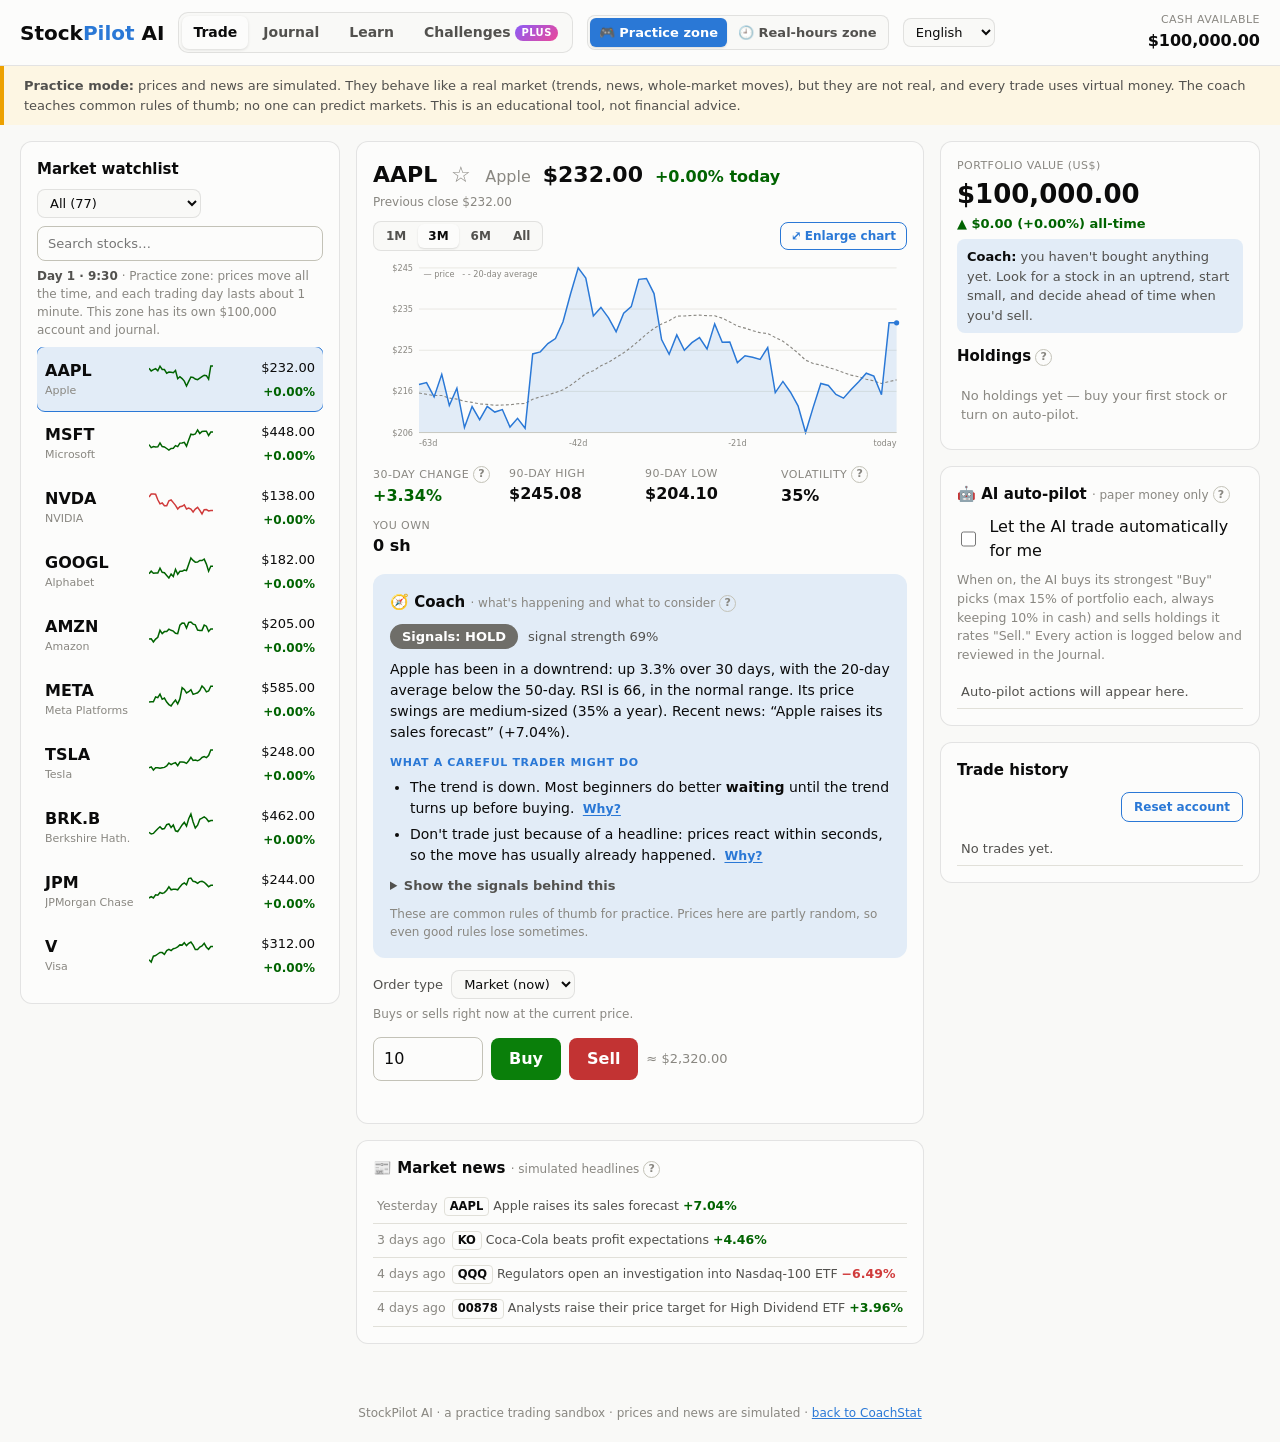
==== commit 61f8e994: "StockPilot: limit and stop-loss orders, favorites, one-row top bar, lighter watchlist, display fixes" ====
--- a/stock-agent/index.html
+++ b/stock-agent/index.html
@@ -626,6 +626,27 @@
   @media (max-width: 560px) { .ch-compare { grid-template-columns: 1fr; } .ch-wrap { padding: 12px 16px 32px; } .ch-grid { grid-template-columns: 1fr; } }
   .ch-wrap .label { font-size: 11px; color: var(--muted); text-transform: uppercase; letter-spacing: .04em; }
   .ch-news .time { display: block; margin: 0 0 2px; }
+
+  /* ============ Top bar: keep it on one row on laptop screens ============ */
+  @media (max-width: 1440px) {
+    .topbar .badge { display: none; }            /* the warning banner right below says the same */
+    .tabs button { padding: 6px 11px; }
+    .zone-seg button { padding: 5px 9px; }
+  }
+
+  /* ============ Orders + favorites ============ */
+  .ord-row { display: flex; align-items: center; gap: 8px; flex-wrap: wrap; margin-top: 12px; font-size: 13px; color: var(--ink-2); }
+  .ord-row input { width: 110px; padding: 6px 8px; border-radius: 8px; border: 1px solid var(--baseline); background: var(--surface); color: var(--ink); font: inherit; }
+  .ord-hint { margin: 6px 0 0; font-size: 12px; color: var(--muted); }
+  .ord-box { margin-top: 12px; border-top: 1px solid var(--grid); padding-top: 10px; }
+  .ord-box h3 { margin: 0 0 6px; font-size: 13px; }
+  .ord-list { list-style: none; margin: 0; padding: 0; display: flex; flex-direction: column; gap: 6px; font-size: 13px; }
+  .ord-list li { display: flex; justify-content: space-between; align-items: center; gap: 8px; }
+  .btn-sm { padding: 4px 10px; font-size: 12px; }
+  .ord-tag { font-size: 11px; font-weight: 600; color: var(--ink-2); background: var(--page); border: 1px solid var(--border); border-radius: 999px; padding: 1px 8px; }
+  .fav-btn { border: 0; background: transparent; font-size: 22px; line-height: 1; color: var(--muted); cursor: pointer; padding: 0 2px; }
+  .fav-btn.on, .fav-star { color: #eda100; }
+  .fav-star { margin-inline-end: 3px; }
 </style>
 </head>
 <body>
@@ -680,6 +701,7 @@
     <div class="card">
       <div class="detail-head">
         <h2 id="dSym">—</h2>
+        <button type="button" class="fav-btn" id="favBtn" aria-label="Add to favorites">☆</button>
         <span id="dName" style="color:var(--muted)"></span>
         <span class="big-px" id="dPx"></span>
         <span class="big-chg" id="dChg"></span>
@@ -716,6 +738,17 @@
         <p class="coach-note" data-i18n="coach.note"></p>
       </div>
 
+      <div class="ord-row">
+        <label for="ordType" data-i18n="ord.type">Order type</label>
+        <select id="ordType" class="mkt-select">
+          <option value="market" data-i18n="ord.market">Market</option>
+          <option value="limit" data-i18n="ord.limit">Limit</option>
+          <option value="stop" data-i18n="ord.stop">Stop-loss</option>
+        </select>
+        <label for="ordPx" id="ordPxLabel" data-i18n="ord.px" hidden>Price</label>
+        <input type="number" id="ordPx" min="0" step="any" hidden />
+      </div>
+      <p class="ord-hint" id="ordHint"></p>
       <div class="trade">
         <input type="number" id="qty" min="1" step="1" value="10" aria-label="Number of shares" data-i18n-aria="qty.label" />
         <button class="btn btn-buy" id="buyBtn" data-i18n="btn.buy">Buy</button>
@@ -723,6 +756,10 @@
         <span style="font-size:13px;color:var(--muted)" id="tradeCost"></span>
       </div>
       <div class="trade-msg" id="tradeMsg"></div>
+      <div class="ord-box" id="ordBox" hidden>
+        <h3 data-i18n="ord.open">Open orders</h3>
+        <ul class="ord-list" id="ordList"></ul>
+      </div>
     </div>
 
     <div class="card">
@@ -1346,8 +1383,8 @@
   ["basics", "Portfolio", "All the investments you own, plus cash.", "Her portfolio has 6 stocks and some cash.",
    "投資組合", "你擁有的所有投資加上現金。", "她的投資組合有 6 檔股票和一些現金。"],
 
-  ["trading", "Market order", "An order to buy or sell right away at the current price.", "Every trade in StockPilot is a market order.",
-   "市價單", "以當下價格立即買進或賣出的委託。", "StockPilot 裡的每筆交易都是市價單。"],
+  ["trading", "Market order", "An order to buy or sell right away at the current price.", "In StockPilot, pressing Buy with “Market” selected places a market order.",
+   "市價單", "以當下價格立即買進或賣出的委託。", "在 StockPilot 選擇「市價」再按買進，就是下市價單。"],
   ["trading", "Limit order", "An order that only goes through at your chosen price or better.", "A limit order to buy at $95 won't fill while the price is $100.",
    "限價單", "只在你指定的價格或更好的價格成交的委託。", "股價 100 元時，95 元的限價買單不會成交。"],
   ["trading", "Stop-loss", "A plan or order to sell if the price falls to a set level, to limit a loss.", "Buying at $100 with an 8% stop-loss means selling at $92.",
@@ -1902,7 +1939,7 @@
         </ul>
         <p>You don't have to sell everything at once, either. Selling <b>part</b> of a position is a common way to lock in some profit or lower your risk.</p>
         ${key("market = now, limit = your price, stop = an automatic exit.")}
-        ${live(`Every trade in StockPilot is a market order. ${d.s} is <b>${d.p}</b> right now, so a market order for 10 shares would cost about <b>${d.p10}</b>.`)}`,
+        ${live(`In StockPilot you can use all three: pick Market, Limit or Stop-loss above the Buy and Sell buttons. ${d.s} is <b>${d.p}</b> right now, so a market order for 10 shares would cost about <b>${d.p10}</b>.`)}`,
       q: "You want to buy a stock, but only if it drops to $95. It is $100 now. Which order fits?",
       opts: ["A limit order at $95", "A market order", "A stop order at $105"],
       why: "A limit order at $95 only goes through at $95 or lower.",
@@ -1918,7 +1955,7 @@
         </ul>
         <p>你也不一定要一次全部賣掉。賣出<b>部分</b>持股，是鎖住部分獲利或降低風險的常見做法。</p>
         ${key("市價單＝現在成交，限價單＝你的價格，停損單＝自動出場。")}
-        ${live(`StockPilot 裡的每筆交易都是市價單。${d.s} 現在是 <b>${d.p}</b>，所以用市價單買 10 股約需 <b>${d.p10}</b>。`)}`,
+        ${live(`在 StockPilot 裡三種都能用：在「買進」「賣出」按鈕上方選擇市價、限價或停損。${d.s} 現在是 <b>${d.p}</b>，所以用市價單買 10 股約需 <b>${d.p10}</b>。`)}`,
       q: "你想買一檔股票，但只在它跌到 $95 時才買。現在是 $100。哪一種委託適合？",
       opts: ["$95 的限價單", "市價單", "$105 的停損單"],
       why: "$95 的限價單只會在 $95 或更低時成交。",
@@ -2857,7 +2894,7 @@
         </ul>
         <p>Tampoco tienes que venderlo todo de una vez. Vender <b>parte</b> de una posición es una forma común de asegurar algo de beneficio o reducir el riesgo.</p>
         ${key("mercado = ahora, limitada = tu precio, stop = una salida automática.")}
-        ${live(`Todas las operaciones de StockPilot son órdenes de mercado. ${d.s} está a <b>${d.p}</b> ahora, así que una orden de mercado de 10 acciones costaría unos <b>${d.p10}</b>.`)}`,
+        ${live(`En StockPilot puedes usar las tres: elige Mercado, Limitada o Stop-loss encima de los botones Comprar y Vender. ${d.s} está a <b>${d.p}</b> ahora, así que una orden de mercado de 10 acciones costaría unos <b>${d.p10}</b>.`)}`,
       quiz: [
         ["Quieres comprar una acción, pero solo si baja a $95. Ahora está a $100. ¿Qué orden encaja?", ["Una orden limitada a $95", "Una orden de mercado", "Una orden stop a $105"], "Una orden limitada a $95 solo se ejecuta a $95 o menos."],
         ["¿Cuál es el principal riesgo de una orden limitada?", ["Que nunca se ejecute si el precio no llega a tu límite", "Que siempre se ejecute a peor precio", "Que solo sirva para acciones de Taiwán"], "Tú controlas el precio, pero si la acción nunca llega, no pasa nada."],
@@ -3290,7 +3327,7 @@
     ["ETF (fondo cotizado)", "Un fondo que tiene muchas acciones y cotiza como una sola.", "El 0050 tiene unas 50 de las mayores empresas de Taiwán."],
     ["Índice", "Un número que sigue a un grupo de acciones para mostrar cómo va el mercado.", "El S&P 500 sigue a 500 grandes empresas de EE. UU."],
     ["Cartera", "Todas las inversiones que tienes, más el efectivo.", "Su cartera tiene 6 acciones y algo de efectivo."],
-    ["Orden de mercado", "Una orden para comprar o vender ya, al precio actual.", "Todas las operaciones de StockPilot son órdenes de mercado."],
+    ["Orden de mercado", "Una orden para comprar o vender ya, al precio actual.", "En StockPilot, pulsar Comprar con «Mercado» elegido envía una orden de mercado."],
     ["Orden limitada", "Una orden que solo se ejecuta a tu precio o a uno mejor.", "Una orden limitada de compra a $95 no se ejecuta mientras el precio esté en $100."],
     ["Stop-loss", "Un plan u orden para vender si el precio cae a un nivel fijado, para limitar una pérdida.", "Comprar a $100 con un stop-loss del 8% significa vender a $92."],
     ["Recoger beneficios", "Vender parte o toda una acción ganadora para asegurar la ganancia.", "Tras subir un 20%, vendió la mitad para recoger beneficios."],
@@ -3634,7 +3671,7 @@
         </ul>
         <p>Rien n’oblige non plus à tout vendre d’un coup. Vendre <b>une partie</b> d’une position est une façon courante de sécuriser un gain ou de réduire son risque.</p>
         ${key("au marché = maintenant, limité = votre prix, stop = une sortie automatique.")}
-        ${live(`Chaque transaction dans StockPilot est un ordre au marché. ${d.s} vaut <b>${d.p}</b> en ce moment : un ordre au marché de 10 actions coûterait environ <b>${d.p10}</b>.`)}`,
+        ${live(`Dans StockPilot, vous pouvez utiliser les trois : choisissez Au marché, À cours limité ou Stop-loss au-dessus des boutons Acheter et Vendre. ${d.s} vaut <b>${d.p}</b> en ce moment : un ordre au marché de 10 actions coûterait environ <b>${d.p10}</b>.`)}`,
       quiz: [
         ["Vous voulez acheter une action, mais seulement si elle baisse à 95 $. Elle vaut 100 $. Quel ordre convient ?", ["Un ordre à cours limité à 95 $", "Un ordre au marché", "Un ordre stop à 105 $"], "Un ordre à cours limité à 95 $ ne s’exécute qu’à 95 $ ou moins."],
         ["Quel est le principal risque d’un ordre à cours limité ?", ["Il peut ne jamais s’exécuter si le prix n’atteint pas votre limite", "Il s’exécute toujours à un moins bon prix", "Il ne marche que pour les actions taïwanaises"], "Vous maîtrisez le prix, mais si l’action n’y arrive jamais, il ne se passe rien."],
@@ -4067,7 +4104,7 @@
     ["ETF (fonds indiciel coté)", "Un fonds qui détient beaucoup d’actions et se négocie comme une seule.", "Le 0050 détient environ 50 des plus grandes entreprises de Taïwan."],
     ["Indice", "Un nombre qui suit un groupe d’actions pour montrer comment va le marché.", "Le S&P 500 suit 500 grandes entreprises américaines."],
     ["Portefeuille", "Tous vos placements, plus vos liquidités.", "Son portefeuille compte 6 actions et un peu de liquidités."],
-    ["Ordre au marché", "Un ordre d’achat ou de vente immédiat au prix actuel.", "Chaque transaction dans StockPilot est un ordre au marché."],
+    ["Ordre au marché", "Un ordre d’achat ou de vente immédiat au prix actuel.", "Dans StockPilot, appuyer sur Acheter avec « Au marché » sélectionné passe un ordre au marché."],
     ["Ordre à cours limité", "Un ordre qui ne s’exécute qu’à votre prix ou mieux.", "Un ordre d’achat limité à 95 $ ne s’exécute pas tant que le prix est à 100 $."],
     ["Stop-loss", "Un plan ou un ordre de vente si le prix tombe à un niveau fixé, pour limiter une perte.", "Acheter à 100 $ avec un stop-loss de 8 % signifie vendre à 92 $."],
     ["Prise de bénéfices", "Vendre tout ou partie d’une action gagnante pour sécuriser le gain.", "Après une hausse de 20 %, il a vendu la moitié pour prendre ses bénéfices."],
@@ -4411,7 +4448,7 @@
         </ul>
         <p>सब कुछ एक साथ बेचना भी ज़रूरी नहीं। पोज़िशन का <b>कुछ हिस्सा</b> बेचना मुनाफ़ा पक्का करने या जोखिम घटाने का आम तरीका है।</p>
         ${key("मार्केट = अभी, लिमिट = आपकी कीमत, स्टॉप = अपने-आप बाहर निकलना।")}
-        ${live(`StockPilot में हर ट्रेड मार्केट ऑर्डर है। ${d.s} अभी <b>${d.p}</b> है, तो 10 शेयरों का मार्केट ऑर्डर लगभग <b>${d.p10}</b> का होगा।`)}`,
+        ${live(`StockPilot में आप तीनों इस्तेमाल कर सकते हैं: ख़रीदें और बेचें बटन के ऊपर मार्केट, लिमिट या स्टॉप-लॉस चुनें। ${d.s} अभी <b>${d.p}</b> है, तो 10 शेयरों का मार्केट ऑर्डर लगभग <b>${d.p10}</b> का होगा।`)}`,
       quiz: [
         ["आप एक शेयर ख़रीदना चाहते हैं, पर सिर्फ़ तब जब वह $95 तक गिरे। अभी वह $100 है। कौन-सा ऑर्डर सही है?", ["$95 पर लिमिट ऑर्डर", "मार्केट ऑर्डर", "$105 पर स्टॉप ऑर्डर"], "$95 का लिमिट ऑर्डर सिर्फ़ $95 या उससे कम पर पूरा होता है।"],
         ["लिमिट ऑर्डर का मुख्य जोखिम क्या है?", ["अगर कीमत आपकी सीमा तक न पहुँचे तो वह कभी पूरा न हो", "वह हमेशा बदतर कीमत पर पूरा होता है", "वह सिर्फ़ ताइवान के शेयरों के लिए है"], "कीमत आपके हाथ में है, पर अगर शेयर वहाँ तक कभी न पहुँचे तो कुछ नहीं होता।"],
@@ -4844,7 +4881,7 @@
     ["ETF (एक्सचेंज ट्रेडेड फ़ंड)", "एक फ़ंड जो कई शेयर रखता है और एक शेयर की तरह ट्रेड होता है।", "0050 में ताइवान की लगभग 50 सबसे बड़ी कंपनियाँ हैं।"],
     ["सूचकांक (इंडेक्स)", "एक संख्या जो शेयरों के समूह को ट्रैक करके बताती है कि बाज़ार कैसा कर रहा है।", "S&P 500 अमेरिका की 500 बड़ी कंपनियों को ट्रैक करता है।"],
     ["पोर्टफ़ोलियो", "आपके सारे निवेश, नकद के साथ।", "उसके पोर्टफ़ोलियो में 6 शेयर और कुछ नकद है।"],
-    ["मार्केट ऑर्डर", "मौजूदा कीमत पर तुरंत ख़रीदने या बेचने का ऑर्डर।", "StockPilot में हर ट्रेड मार्केट ऑर्डर है।"],
+    ["मार्केट ऑर्डर", "मौजूदा कीमत पर तुरंत ख़रीदने या बेचने का ऑर्डर।", "StockPilot में “मार्केट” चुनकर ख़रीदें दबाने से मार्केट ऑर्डर लगता है।"],
     ["लिमिट ऑर्डर", "ऐसा ऑर्डर जो सिर्फ़ आपकी कीमत या उससे बेहतर पर पूरा होता है।", "$95 का ख़रीद लिमिट ऑर्डर कीमत $100 रहने तक पूरा नहीं होगा।"],
     ["स्टॉप-लॉस", "नुकसान सीमित करने के लिए, कीमत तय स्तर तक गिरने पर बेचने की योजना या ऑर्डर।", "$100 पर ख़रीदकर 8% स्टॉप-लॉस का मतलब है $92 पर बेचना।"],
     ["मुनाफ़ा वसूली", "मुनाफ़ा पक्का करने के लिए जीतते शेयर का कुछ या पूरा हिस्सा बेचना।", "20% बढ़त के बाद उसने आधा बेचकर मुनाफ़ा वसूला।"],
@@ -5188,7 +5225,7 @@
         </ul>
         <p>ولا يلزمك بيع كل شيء دفعة واحدة. بيع <b>جزء</b> من المركز طريقة شائعة لتثبيت الربح أو خفض المخاطر.</p>
         ${key("السوق = الآن، المحدد = سعرك، الإيقاف = خروج تلقائي.")}
-        ${live(`كل صفقة في StockPilot هي أمر سوق. سعر ${d.s} الآن <b>${d.p}</b>، لذا سيكلف أمر سوق لـ 10 أسهم نحو <b>${d.p10}</b>.`)}`,
+        ${live(`في StockPilot يمكنك استخدام الأنواع الثلاثة: اختر السوق أو محدد السعر أو وقف الخسارة فوق زري الشراء والبيع. سعر ${d.s} الآن <b>${d.p}</b>، لذا سيكلف أمر سوق لـ 10 أسهم نحو <b>${d.p10}</b>.`)}`,
       quiz: [
         ["تريد شراء سهم، لكن فقط إذا انخفض إلى $95. سعره الآن $100. أي أمر يناسبك؟", ["أمر محدد السعر عند $95", "أمر سوق", "أمر إيقاف عند $105"], "الأمر المحدد عند $95 لا يُنفَّذ إلا عند $95 أو أقل."],
         ["ما الخطر الرئيسي في الأمر محدد السعر؟", ["قد لا يُنفَّذ أبدًا إذا لم يصل السعر إلى حدك", "يُنفَّذ دائمًا بسعر أسوأ", "يعمل فقط مع الأسهم التايوانية"], "أنت تتحكم في السعر، لكن إن لم يصل السهم إليه أبدًا فلن يحدث شيء."],
@@ -5621,7 +5658,7 @@
     ["الصندوق المتداول (ETF)", "صندوق يملك أسهمًا كثيرة ويُتداول كسهم واحد.", "يضم 0050 نحو 50 من أكبر شركات تايوان."],
     ["المؤشر", "رقم يتتبع مجموعة من الأسهم ليُظهر أداء السوق.", "يتتبع مؤشر S&P 500 خمسمئة شركة أمريكية كبيرة."],
     ["المحفظة", "كل استثماراتك، بالإضافة إلى النقد.", "تضم محفظتها 6 أسهم وبعض النقد."],
-    ["أمر السوق", "أمر بالشراء أو البيع فورًا بالسعر الحالي.", "كل صفقة في StockPilot هي أمر سوق."],
+    ["أمر السوق", "أمر بالشراء أو البيع فورًا بالسعر الحالي.", "في StockPilot، الضغط على شراء مع اختيار «السوق» ينفذ أمر سوق."],
     ["الأمر محدد السعر", "أمر لا يُنفَّذ إلا بسعرك أو أفضل.", "أمر شراء محدد عند $95 لن يُنفَّذ ما دام السعر $100."],
     ["وقف الخسارة", "خطة أو أمر بالبيع إذا انخفض السعر إلى مستوى محدد، للحد من الخسارة.", "الشراء بسعر $100 مع وقف خسارة 8% يعني البيع عند $92."],
     ["جني الأرباح", "بيع جزء من سهم رابح أو كله لتثبيت الربح.", "بعد ارتفاع 20% باع نصفه لجني الأرباح."],
@@ -5965,7 +6002,7 @@
         </ul>
         <p>সব একবারে বেচারও দরকার নেই। পজিশনের <b>একটি অংশ</b> বেচা লাভ নিশ্চিত করা বা ঝুঁকি কমানোর একটি সাধারণ উপায়।</p>
         ${key("মার্কেট = এখনই, লিমিট = আপনার দাম, স্টপ = নিজে থেকে বের হওয়া।")}
-        ${live(`StockPilot-এ প্রতিটি ট্রেড মার্কেট অর্ডার। ${d.s} এখন <b>${d.p}</b>, তাই 10টি শেয়ারের মার্কেট অর্ডারের খরচ প্রায় <b>${d.p10}</b>।`)}`,
+        ${live(`StockPilot-এ তিনটিই ব্যবহার করতে পারেন: কিনুন ও বেচুন বোতামের উপরে মার্কেট, লিমিট বা স্টপ-লস বেছে নিন। ${d.s} এখন <b>${d.p}</b>, তাই 10টি শেয়ারের মার্কেট অর্ডারের খরচ প্রায় <b>${d.p10}</b>।`)}`,
       quiz: [
         ["আপনি একটি শেয়ার কিনতে চান, কিন্তু শুধু যদি দাম $95-এ নামে। এখন এটি $100। কোন অর্ডার মানানসই?", ["$95-এ লিমিট অর্ডার", "মার্কেট অর্ডার", "$105-এ স্টপ অর্ডার"], "$95-এর লিমিট অর্ডার শুধু $95 বা তার কমে পূরণ হয়।"],
         ["লিমিট অর্ডারের প্রধান ঝুঁকি কী?", ["দাম আপনার সীমায় না পৌঁছালে কখনো পূরণ নাও হতে পারে", "এটি সবসময় খারাপ দামে পূরণ হয়", "এটি শুধু তাইওয়ানের শেয়ারে কাজ করে"], "দাম আপনার হাতে, কিন্তু শেয়ার সেখানে না পৌঁছালে কিছুই হয় না।"],
@@ -6398,7 +6435,7 @@
     ["ETF (এক্সচেঞ্জ-ট্রেডেড ফান্ড)", "যে ফান্ড অনেক শেয়ার রাখে এবং একটি শেয়ারের মতো কেনাবেচা হয়।", "0050-এ তাইওয়ানের প্রায় 50টি বড় কোম্পানি আছে।"],
     ["সূচক (ইনডেক্স)", "একদল শেয়ার অনুসরণ করে বাজার কেমন চলছে দেখানো একটি সংখ্যা।", "S&P 500 যুক্তরাষ্ট্রের 500টি বড় কোম্পানি অনুসরণ করে।"],
     ["পোর্টফোলিও", "আপনার সব বিনিয়োগ, নগদসহ।", "তার পোর্টফোলিওতে 6টি শেয়ার আর কিছু নগদ আছে।"],
-    ["মার্কেট অর্ডার", "বর্তমান দামে সঙ্গে সঙ্গে কেনা বা বেচার অর্ডার।", "StockPilot-এ প্রতিটি ট্রেড মার্কেট অর্ডার।"],
+    ["মার্কেট অর্ডার", "বর্তমান দামে সঙ্গে সঙ্গে কেনা বা বেচার অর্ডার।", "StockPilot-এ “মার্কেট” বেছে কিনুন চাপলে মার্কেট অর্ডার হয়।"],
     ["লিমিট অর্ডার", "যে অর্ডার শুধু আপনার দামে বা তার চেয়ে ভালোতে পূরণ হয়।", "$95-এর কেনার লিমিট অর্ডার দাম $100 থাকা পর্যন্ত পূরণ হবে না।"],
     ["স্টপ-লস", "ক্ষতি সীমিত করতে দাম নির্দিষ্ট স্তরে নামলে বেচার পরিকল্পনা বা অর্ডার।", "$100-এ কিনে 8% স্টপ-লস মানে $92-এ বেচা।"],
     ["লাভ তোলা", "লাভ নিশ্চিত করতে জিততে থাকা শেয়ারের কিছু বা সবটা বেচা।", "20% বাড়ার পর সে অর্ধেক বেচে লাভ তুলল।"],
@@ -6679,6 +6716,153 @@
 TS_WORDS.push(["沙乌地", "沙特"], ["娇生", "强生"], ["耐吉", "耐克"], ["好市多", "开市客"], ["那斯达克", "纳斯达克"],
   ["空中巴士", "空客"], ["艾司摩尔", "阿斯麦"], ["东京威力科创", "东京电子"], ["利雅德", "利雅得"], ["日圆", "日元"],
   ["波克夏", "伯克希尔"], ["辉达", "英伟达"]);
+
+/* ============ Limit/stop-loss orders, favorites, cloud save: texts in every language ============ */
+(() => {
+  const TX = {
+    en: {
+      "ord.type": "Order type", "ord.market": "Market (now)", "ord.limit": "Limit", "ord.stop": "Stop-loss", "ord.px": "Price",
+      "ord.hint.market": "Buys or sells right now at the current price.",
+      "ord.hint.limit": "Buy waits until the price drops to your price or lower. Sell waits until it rises to your price or higher.",
+      "ord.hint.stop": "Sells automatically if the price falls to your stop price, to limit a loss. Stop-loss orders only sell.",
+      "ord.open": "Open orders", "ord.cancel": "Cancel",
+      "ord.buyLimit": v => `Buy ${v.n} ${v.sym} at ${v.px} or lower`,
+      "ord.sellLimit": v => `Sell ${v.n} ${v.sym} at ${v.px} or higher`,
+      "ord.stopSell": v => `Stop-loss: sell ${v.n} ${v.sym} if it falls to ${v.px}`,
+      "ord.placed": "Order placed. It fills automatically when the price is reached.",
+      "ord.filled": "Order filled:",
+      "ord.failed": v => `An order for ${v.sym} was cancelled: ${v.why}`,
+      "ord.badPx": "Enter a price above zero.",
+      "ord.stopAbove": "A stop-loss price must be below the current price.",
+      "ord.stopBuy": "Stop-loss orders can only sell.",
+      "ord.noShares": "You need to own these shares to place a sell order.",
+      "ord.tagLimit": "🎯 Limit order", "ord.tagStop": "🛑 Stop-loss order",
+      "fav.title": "Favorites", "fav.add": "Add to favorites", "fav.remove": "Remove from favorites",
+      "fav.none": "No favorites yet. Open a stock and tap ☆ next to its name.",
+    },
+    zh: {
+      "ord.type": "委託方式", "ord.market": "市價（立即）", "ord.limit": "限價", "ord.stop": "停損", "ord.px": "價格",
+      "ord.hint.market": "以現在的價格立刻買進或賣出。",
+      "ord.hint.limit": "買進：等價格跌到你的價格或更低才成交。賣出：等價格漲到你的價格或更高才成交。",
+      "ord.hint.stop": "價格跌到你設定的停損價時自動賣出，用來限制虧損。停損單只能賣出。",
+      "ord.open": "未成交委託", "ord.cancel": "取消",
+      "ord.buyLimit": v => `以 ${v.px} 或更低價格買進 ${v.n} 股 ${v.sym}`,
+      "ord.sellLimit": v => `以 ${v.px} 或更高價格賣出 ${v.n} 股 ${v.sym}`,
+      "ord.stopSell": v => `停損：${v.sym} 跌到 ${v.px} 時賣出 ${v.n} 股`,
+      "ord.placed": "委託已送出，價格到了就會自動成交。",
+      "ord.filled": "委託成交：",
+      "ord.failed": v => `${v.sym} 的一筆委託已取消：${v.why}`,
+      "ord.badPx": "請輸入大於零的價格。",
+      "ord.stopAbove": "停損價必須低於目前價格。",
+      "ord.stopBuy": "停損單只能賣出。",
+      "ord.noShares": "你必須持有這些股票，才能下賣出委託。",
+      "ord.tagLimit": "🎯 限價單", "ord.tagStop": "🛑 停損單",
+      "fav.title": "我的最愛", "fav.add": "加入我的最愛", "fav.remove": "從我的最愛移除",
+      "fav.none": "還沒有最愛的股票。打開一檔股票，點名稱旁邊的 ☆。",
+    },
+    es: {
+      "ord.type": "Tipo de orden", "ord.market": "Mercado (ahora)", "ord.limit": "Limitada", "ord.stop": "Stop-loss", "ord.px": "Precio",
+      "ord.hint.market": "Compra o vende ahora mismo al precio actual.",
+      "ord.hint.limit": "Comprar espera a que el precio baje a tu precio o menos. Vender espera a que suba a tu precio o más.",
+      "ord.hint.stop": "Vende automáticamente si el precio cae a tu precio stop, para limitar una pérdida. Las órdenes stop-loss solo venden.",
+      "ord.open": "Órdenes pendientes", "ord.cancel": "Cancelar",
+      "ord.buyLimit": v => `Comprar ${v.n} ${v.sym} a ${v.px} o menos`,
+      "ord.sellLimit": v => `Vender ${v.n} ${v.sym} a ${v.px} o más`,
+      "ord.stopSell": v => `Stop-loss: vender ${v.n} ${v.sym} si cae a ${v.px}`,
+      "ord.placed": "Orden enviada. Se ejecuta sola cuando el precio llegue.",
+      "ord.filled": "Orden ejecutada:",
+      "ord.failed": v => `Se canceló una orden de ${v.sym}: ${v.why}`,
+      "ord.badPx": "Escribe un precio mayor que cero.",
+      "ord.stopAbove": "El precio stop-loss debe estar por debajo del precio actual.",
+      "ord.stopBuy": "Las órdenes stop-loss solo pueden vender.",
+      "ord.noShares": "Necesitas tener estas acciones para poner una orden de venta.",
+      "ord.tagLimit": "🎯 Orden limitada", "ord.tagStop": "🛑 Orden stop-loss",
+      "fav.title": "Favoritas", "fav.add": "Añadir a favoritas", "fav.remove": "Quitar de favoritas",
+      "fav.none": "Aún no tienes favoritas. Abre una acción y toca ☆ junto a su nombre.",
+    },
+    fr: {
+      "ord.type": "Type d’ordre", "ord.market": "Au marché (maintenant)", "ord.limit": "À cours limité", "ord.stop": "Stop-loss", "ord.px": "Prix",
+      "ord.hint.market": "Achète ou vend tout de suite au prix actuel.",
+      "ord.hint.limit": "Achat : attend que le prix baisse jusqu’à votre prix ou moins. Vente : attend qu’il monte jusqu’à votre prix ou plus.",
+      "ord.hint.stop": "Vend automatiquement si le prix tombe à votre prix stop, pour limiter une perte. Un stop-loss ne fait que vendre.",
+      "ord.open": "Ordres en attente", "ord.cancel": "Annuler",
+      "ord.buyLimit": v => `Acheter ${v.n} ${v.sym} à ${v.px} ou moins`,
+      "ord.sellLimit": v => `Vendre ${v.n} ${v.sym} à ${v.px} ou plus`,
+      "ord.stopSell": v => `Stop-loss : vendre ${v.n} ${v.sym} s’il tombe à ${v.px}`,
+      "ord.placed": "Ordre passé. Il s’exécute tout seul quand le prix est atteint.",
+      "ord.filled": "Ordre exécuté :",
+      "ord.failed": v => `Un ordre sur ${v.sym} a été annulé : ${v.why}`,
+      "ord.badPx": "Entrez un prix supérieur à zéro.",
+      "ord.stopAbove": "Le prix du stop-loss doit être inférieur au prix actuel.",
+      "ord.stopBuy": "Un stop-loss ne peut que vendre.",
+      "ord.noShares": "Vous devez détenir ces actions pour passer un ordre de vente.",
+      "ord.tagLimit": "🎯 Ordre à cours limité", "ord.tagStop": "🛑 Ordre stop-loss",
+      "fav.title": "Favoris", "fav.add": "Ajouter aux favoris", "fav.remove": "Retirer des favoris",
+      "fav.none": "Pas encore de favoris. Ouvrez une action et touchez ☆ à côté de son nom.",
+    },
+    hi: {
+      "ord.type": "ऑर्डर का प्रकार", "ord.market": "मार्केट (अभी)", "ord.limit": "लिमिट", "ord.stop": "स्टॉप-लॉस", "ord.px": "कीमत",
+      "ord.hint.market": "अभी की कीमत पर तुरंत ख़रीदता या बेचता है।",
+      "ord.hint.limit": "ख़रीद तब तक रुकती है जब तक कीमत आपकी कीमत या उससे नीचे न आ जाए। बिक्री तब तक रुकती है जब तक कीमत आपकी कीमत या उससे ऊपर न चली जाए।",
+      "ord.hint.stop": "कीमत आपकी स्टॉप कीमत तक गिरते ही नुकसान सीमित करने के लिए अपने-आप बेच देता है। स्टॉप-लॉस सिर्फ़ बेचता है।",
+      "ord.open": "बाक़ी ऑर्डर", "ord.cancel": "रद्द करें",
+      "ord.buyLimit": v => `${v.sym} के ${v.n} शेयर ${v.px} या कम पर ख़रीदें`,
+      "ord.sellLimit": v => `${v.sym} के ${v.n} शेयर ${v.px} या ज़्यादा पर बेचें`,
+      "ord.stopSell": v => `स्टॉप-लॉस: ${v.sym} ${v.px} तक गिरे तो ${v.n} शेयर बेचें`,
+      "ord.placed": "ऑर्डर दे दिया। कीमत पहुँचते ही यह अपने-आप पूरा होगा।",
+      "ord.filled": "ऑर्डर पूरा:",
+      "ord.failed": v => `${v.sym} का एक ऑर्डर रद्द हुआ: ${v.why}`,
+      "ord.badPx": "शून्य से ज़्यादा कीमत डालें।",
+      "ord.stopAbove": "स्टॉप-लॉस कीमत मौजूदा कीमत से नीचे होनी चाहिए।",
+      "ord.stopBuy": "स्टॉप-लॉस ऑर्डर सिर्फ़ बेच सकते हैं।",
+      "ord.noShares": "बेचने का ऑर्डर देने के लिए ये शेयर आपके पास होने चाहिए।",
+      "ord.tagLimit": "🎯 लिमिट ऑर्डर", "ord.tagStop": "🛑 स्टॉप-लॉस ऑर्डर",
+      "fav.title": "पसंदीदा", "fav.add": "पसंदीदा में जोड़ें", "fav.remove": "पसंदीदा से हटाएँ",
+      "fav.none": "अभी कोई पसंदीदा नहीं। कोई शेयर खोलें और उसके नाम के पास ☆ दबाएँ।",
+    },
+    ar: {
+      "ord.type": "نوع الأمر", "ord.market": "السوق (الآن)", "ord.limit": "محدد السعر", "ord.stop": "وقف الخسارة", "ord.px": "السعر",
+      "ord.hint.market": "يشتري أو يبيع فورًا بالسعر الحالي.",
+      "ord.hint.limit": "الشراء ينتظر حتى ينخفض السعر إلى سعرك أو أقل. البيع ينتظر حتى يرتفع إلى سعرك أو أعلى.",
+      "ord.hint.stop": "يبيع تلقائيًا إذا انخفض السعر إلى سعر الإيقاف للحد من الخسارة. أوامر وقف الخسارة تبيع فقط.",
+      "ord.open": "الأوامر المعلقة", "ord.cancel": "إلغاء",
+      "ord.buyLimit": v => `شراء ${v.n} من ${v.sym} بسعر ${v.px} أو أقل`,
+      "ord.sellLimit": v => `بيع ${v.n} من ${v.sym} بسعر ${v.px} أو أعلى`,
+      "ord.stopSell": v => `وقف الخسارة: بيع ${v.n} من ${v.sym} إذا انخفض إلى ${v.px}`,
+      "ord.placed": "تم إرسال الأمر. سيُنفذ تلقائيًا عند الوصول إلى السعر.",
+      "ord.filled": "تم تنفيذ الأمر:",
+      "ord.failed": v => `أُلغي أمر على ${v.sym}: ${v.why}`,
+      "ord.badPx": "أدخل سعرًا أكبر من صفر.",
+      "ord.stopAbove": "يجب أن يكون سعر وقف الخسارة أقل من السعر الحالي.",
+      "ord.stopBuy": "أوامر وقف الخسارة تبيع فقط.",
+      "ord.noShares": "يجب أن تملك هذه الأسهم لتضع أمر بيع.",
+      "ord.tagLimit": "🎯 أمر محدد السعر", "ord.tagStop": "🛑 أمر وقف خسارة",
+      "fav.title": "المفضلة", "fav.add": "إضافة إلى المفضلة", "fav.remove": "إزالة من المفضلة",
+      "fav.none": "لا توجد أسهم مفضلة بعد. افتح سهمًا واضغط ☆ بجانب اسمه.",
+    },
+    bn: {
+      "ord.type": "অর্ডারের ধরন", "ord.market": "মার্কেট (এখনই)", "ord.limit": "লিমিট", "ord.stop": "স্টপ-লস", "ord.px": "দাম",
+      "ord.hint.market": "এখনকার দামে সঙ্গে সঙ্গে কেনে বা বেচে।",
+      "ord.hint.limit": "কেনা অপেক্ষা করে যতক্ষণ না দাম আপনার দামে বা তার নিচে নামে। বেচা অপেক্ষা করে যতক্ষণ না দাম আপনার দামে বা তার উপরে ওঠে।",
+      "ord.hint.stop": "দাম আপনার স্টপ দামে নামলে ক্ষতি সীমিত করতে নিজে থেকে বেচে দেয়। স্টপ-লস শুধু বেচে।",
+      "ord.open": "বাকি অর্ডার", "ord.cancel": "বাতিল",
+      "ord.buyLimit": v => `${v.px} বা কম দামে ${v.sym}-এর ${v.n}টি শেয়ার কিনুন`,
+      "ord.sellLimit": v => `${v.px} বা বেশি দামে ${v.sym}-এর ${v.n}টি শেয়ার বেচুন`,
+      "ord.stopSell": v => `স্টপ-লস: ${v.sym} ${v.px}-এ নামলে ${v.n}টি শেয়ার বেচুন`,
+      "ord.placed": "অর্ডার দেওয়া হয়েছে। দাম পৌঁছালে নিজে থেকে পূরণ হবে।",
+      "ord.filled": "অর্ডার পূরণ:",
+      "ord.failed": v => `${v.sym}-এর একটি অর্ডার বাতিল হয়েছে: ${v.why}`,
+      "ord.badPx": "শূন্যের বেশি দাম লিখুন।",
+      "ord.stopAbove": "স্টপ-লসের দাম বর্তমান দামের নিচে হতে হবে।",
+      "ord.stopBuy": "স্টপ-লস অর্ডার শুধু বেচতে পারে।",
+      "ord.noShares": "বেচার অর্ডার দিতে এই শেয়ারগুলো আপনার কাছে থাকতে হবে।",
+      "ord.tagLimit": "🎯 লিমিট অর্ডার", "ord.tagStop": "🛑 স্টপ-লস অর্ডার",
+      "fav.title": "প্রিয়", "fav.add": "প্রিয়তে যোগ করুন", "fav.remove": "প্রিয় থেকে সরান",
+      "fav.none": "এখনো কোনো প্রিয় শেয়ার নেই। একটি শেয়ার খুলে নামের পাশে ☆ চাপুন।",
+    },
+  };
+  for (const [lg, tx] of Object.entries(TX)) if (I18N[lg]) Object.assign(I18N[lg], tx);
+})();
 
 /* ============ StockPilot Plus + History challenges: texts in every language ============ */
 // UI keys are merged into I18N[lang]; challenge stories live in I18N[lang].chs.
@@ -7771,7 +7955,7 @@
 const zoneKeys = z => ({ s: `stockpilot-${z}-state`, m: `stockpilot-${z}-market` });
 let zone = load(ZONE_KEY);
 if (!ZONES.includes(zone)) zone = "practice";
-const freshState = () => ({ cash: START_CASH, holdings: {}, history: [], aiFeed: [], news: [], journal: [], jFilter: "you", autoPilot: false, mktFilter: "ALL", chartRange: "3m", mode: "fast", dayStartTotal: null });
+const freshState = () => ({ cash: START_CASH, holdings: {}, history: [], aiFeed: [], news: [], journal: [], orders: [], jFilter: "you", autoPilot: false, mktFilter: "ALL", chartRange: "3m", mode: "fast", dayStartTotal: null });
 const freshSess = () => Object.fromEntries(MKS.map(mk => [mk, { date: null, open: false }]));
 const freshSim = () => ({ day: 1, tick: 0, ticks: 0, sess: freshSess() });
 let state = freshState(), sim = freshSim();
@@ -7784,7 +7968,7 @@
   state = freshState();
   if (saved && typeof saved.cash === "number") state = { ...state, ...saved };
   state.mode = z === "real" ? "real" : "fast";
-  for (const key of ["history", "aiFeed", "news", "journal"]) if (!Array.isArray(state[key])) state[key] = [];
+  for (const key of ["history", "aiFeed", "news", "journal", "orders"]) if (!Array.isArray(state[key])) state[key] = [];
   for (const sym of Object.keys(state.holdings)) if (!market[sym]) delete state.holdings[sym];
 
   sim = freshSim();
@@ -7836,7 +8020,7 @@
 // keep signs and currency symbols on the correct side in right-to-left languages
 const ltr = s => RTL.includes(lang) ? "\u2066" + s + "\u2069" : s;
 const fmt$ = n => ltr(n.toLocaleString("en-US", { style: "currency", currency: "USD" }));
-const fmtPct = n => ltr((n >= 0 ? "+" : "") + (n * 100).toFixed(2) + "%");
+const fmtPct = n => ltr((n >= 0 ? "+" : "−") + Math.abs(n * 100).toFixed(2) + "%");
 const pct0 = x => (x * 100).toFixed(0) + "%";
 const colored = (x, txt) => `<b class="${x >= 0 ? "pos" : "neg"}">${txt}</b>`;
 const mktOf = sym => MARKETS[market[sym].mkt];
@@ -8046,7 +8230,7 @@
   for (let g = 0; g <= 4; g++) {
     const v = min + span * g / 4, yy = y(v);
     grid += `<line x1="${padL}" y1="${yy}" x2="${W - padR}" y2="${yy}" stroke="var(--grid)" stroke-width="1"/>`;
-    labels += `<text x="${padL - 8}" y="${yy + 4}" text-anchor="end" font-size="${big ? 12 : 11}" fill="var(--muted)" style="font-variant-numeric:tabular-nums">${c}${v.toFixed(v < 100 ? 1 : 0)}</text>`;
+    labels += `<text x="${padL - 8}" y="${yy + 4}" text-anchor="end" font-size="${big ? 12 : 11}" fill="var(--muted)" style="font-variant-numeric:tabular-nums">${ltr(c + v.toLocaleString("en-US", { maximumFractionDigits: v < 100 ? 1 : 0, minimumFractionDigits: v < 100 ? 1 : 0 }))}</text>`;
   }
   const last = a.length - 1;
   for (let k = 0; k <= 3; k++) {
@@ -8159,9 +8343,10 @@
 // market filter menu: rebuilt only when the language changes, so an open menu is never reset
 function renderMktOptions() {
   const sel = $("mktSel");
-  sel.innerHTML = [`<option value="ALL">${t("wl.all")} (${STOCKS.length})</option>`]
+  const nFav = Object.keys(learn.favs || {}).filter(s => market[s]).length;
+  sel.innerHTML = [`<option value="ALL">${t("wl.all")} (${STOCKS.length})</option>`, `<option value="FAV">★ ${t("fav.title")} (${nFav})</option>`]
     .concat(MKS.map(mk => `<option value="${mk}">${MARKETS[mk].flag} ${t("mkt." + mk)} (${poolOf(mk).length})</option>`)).join("");
-  sel.value = MARKETS[state.mktFilter] ? state.mktFilter : "ALL";
+  sel.value = MARKETS[state.mktFilter] || state.mktFilter === "FAV" ? state.mktFilter : "ALL";
 }
 let wlQuery = "";
 const matchesQuery = s => {
@@ -8170,29 +8355,54 @@
   return [s.sym, s.name, s.short, s.zh, s.zhShort, toS(s.zh), s.ar || "", nameOf(s.sym)].some(x => x.toLowerCase().includes(q));
 };
 function renderWatchlist() {
-  if ($("mktSel").value !== (MARKETS[state.mktFilter] ? state.mktFilter : "ALL")) $("mktSel").value = MARKETS[state.mktFilter] ? state.mktFilter : "ALL";
+  const want = MARKETS[state.mktFilter] || state.mktFilter === "FAV" ? state.mktFilter : "ALL";
+  if ($("mktSel").value !== want) $("mktSel").value = want;
   document.querySelectorAll("[data-zone]").forEach(b => b.setAttribute("aria-pressed", String(b.dataset.zone === zone)));
   $("simClock").innerHTML = state.mode === "real"
     ? `${(MARKETS[state.mktFilter] ? [state.mktFilter] : MKS).map(marketLine).join("")}<span class="mhint">${t("mode.realHint")}</span>`
     : `${t("clock", { d: sim.day, time: simTime(sim.tick) })} · ${t("mode.fastHint")}`;
-  const list = STOCKS.filter(s => (state.mktFilter === "ALL" || s.mkt === state.mktFilter) && matchesQuery(s));
-  if (!list.length) { $("watchlist").innerHTML = `<p class="empty wl-none">${t("wl.none")}</p>`; return; }
-  $("watchlist").innerHTML = list.map(s => {
-    const chg = dayChange(s.sym), lim = atLimit(s.sym);
-    return `<button class="stock-row${s.sym === selected ? " active" : ""}" data-sym="${s.sym}">
-      <span style="min-width:0"><span class="sym">${s.sym}</span>${s.mkt !== "US" ? `<span class="mkt-tag">${s.mkt}</span>` : ""}${lim ? `<span class="limit-tag ${lim > 0 ? "limit-up" : "limit-down"}">${t(lim > 0 ? "limit.up" : "limit.down")}</span>` : ""}
+  const favs = learn.favs || {};
+  const list = STOCKS.filter(s => (state.mktFilter === "ALL" || s.mkt === state.mktFilter || (state.mktFilter === "FAV" && favs[s.sym])) && matchesQuery(s));
+  list.sort((a, b) => (favs[b.sym] ? 1 : 0) - (favs[a.sym] ? 1 : 0));   // stable: favorites first, then the usual order
+  const wl = $("watchlist");
+  if (!list.length) { wl.innerHTML = `<p class="empty wl-none">${state.mktFilter === "FAV" && !wlQuery ? t("fav.none") : t("wl.none")}</p>`; wlSig = ""; return; }
+  // Rebuild the rows only when the list itself changes; on a normal tick just update prices (much lighter with 77 stocks).
+  const sig = [lang, ...list.map(s => s.sym + (favs[s.sym] ? "*" : ""))].join("|");
+  if (sig !== wlSig || !wl.querySelector(".stock-row")) {
+    wl.innerHTML = list.map(s => `<button class="stock-row" data-sym="${s.sym}">
+      <span style="min-width:0"><span class="sym">${favs[s.sym] ? '<span class="fav-star" aria-hidden="true">★</span>' : ""}${s.sym}</span>${s.mkt !== "US" ? `<span class="mkt-tag">${s.mkt}</span>` : ""}<span class="lim"></span>
       <span class="name">${nameOf(s.sym)}</span></span>
-      ${sparkline(s.sym)}
-      <span class="right"><span class="px">${fmtP(s.sym, price(s.sym))}</span><br>
-      <span class="chg ${chg >= 0 ? "pos" : "neg"}">${fmtPct(chg)}</span></span>
-    </button>`;
-  }).join("");
+      <span class="spark"></span>
+      <span class="right"><span class="px"></span><br><span class="chg"></span></span>
+    </button>`).join("");
+    wlSig = sig;
+  }
+  for (const row of wl.querySelectorAll(".stock-row")) {
+    const sym = row.dataset.sym, chg = dayChange(sym), lim = atLimit(sym);
+    row.classList.toggle("active", sym === selected);
+    const limHtml = lim ? `<span class="limit-tag ${lim > 0 ? "limit-up" : "limit-down"}">${t(lim > 0 ? "limit.up" : "limit.down")}</span>` : "";
+    const le = row.querySelector(".lim"); if (le.innerHTML !== limHtml) le.innerHTML = limHtml;
+    row.querySelector(".spark").innerHTML = sparkline(sym);
+    row.querySelector(".px").textContent = fmtP(sym, price(sym));
+    const ce = row.querySelector(".chg"); ce.textContent = fmtPct(chg); ce.className = "chg " + (chg >= 0 ? "pos" : "neg");
+  }
+}
+let wlSig = "";
+function toggleFav(sym) {
+  learn.favs = learn.favs || {};
+  if (learn.favs[sym]) delete learn.favs[sym]; else learn.favs[sym] = true;
+  saveLearn(); renderMktOptions(); renderAll();
 }
 
 function renderDetail() {
   const s = market[selected];
   const p = price(selected), chg = dayChange(selected);
   $("dSym").textContent = s.sym;
+  const fav = !!(learn.favs || {})[selected];
+  $("favBtn").textContent = fav ? "★" : "☆";
+  $("favBtn").classList.toggle("on", fav);
+  $("favBtn").setAttribute("aria-label", t(fav ? "fav.remove" : "fav.add"));
+  $("favBtn").title = t(fav ? "fav.remove" : "fav.add");
   $("dName").textContent = nameOf(selected);
   $("dPx").textContent = fmtP(selected, p);
   const chgEl = $("dChg");
@@ -8297,7 +8507,7 @@
 }
 
 function renderAll() {
-  renderWatchlist(); renderDetail(); renderPortfolio(); renderFeeds();
+  renderWatchlist(); renderDetail(); renderPortfolio(); renderFeeds(); renderOrders();
   const mine = state.journal.filter(e => e.by === "you").length;
   $("journalCount").textContent = mine ? String(mine) : "";
   save();
@@ -8305,7 +8515,7 @@
 }
 
 /* ============ Trading ============ */
-function trade(sym, shares, side, byAI = false) {
+function trade(sym, shares, side, byAI = false, ord = null) {
   const p = price(sym), pu = usd(sym);
   const msgEl = $("tradeMsg");
   if (!(shares >= 1)) return false;
@@ -8338,12 +8548,72 @@
   state.history.unshift({ ...stampNow(), side, shares, sym, px: p, ai: byAI });
   state.history = state.history.slice(0, 100);
   const j = recordTrade({ sym, side, shares, byAI, pre, px: p, pu });
+  if (ord) j.ord = ord;
   if (!byAI) {
-    msgEl.innerHTML = `${t("msg.done", { verb: t("verb." + side), n: shares, sym, px: fmtP(sym, p) })} ${t("msg.journal")} ` +
+    msgEl.innerHTML = `${ord ? t("ord.filled") + " " : ""}${t("msg.done", { verb: t("verb." + side), n: shares, sym, px: fmtP(sym, p) })} ${t("msg.journal")} ` +
       `<span class="grade grade-${j.grade}">${t("g." + j.grade)}</span> <button type="button" class="lesson-link" data-goto="journal">${t("msg.why")}</button>`;
     msgEl.className = "trade-msg";
   }
   return true;
+}
+
+/* ============ Limit and stop-loss orders ============ */
+// An order waits in state.orders until its price is reached, then fills like a market order.
+// Limit buy: price <= limit. Limit sell: price >= limit. Stop-loss (sell only): price <= stop.
+const ordType = () => $("ordType").value;
+function ordLabel(o) {
+  const v = { n: o.qty, sym: o.sym, px: fmtP(o.sym, o.px) };
+  return o.type === "stop" ? t("ord.stopSell", v) : t(o.side === "buy" ? "ord.buyLimit" : "ord.sellLimit", v);
+}
+function defaultOrdPx(type) {
+  const p = price(selected), h = state.holdings[selected];
+  if (type === "stop") return roundPx(selected, h ? Math.min(p, h.avgCost * mktOf(selected).perUSD) * 0.92 : p * 0.92);
+  return roundPx(selected, p);
+}
+function syncOrderForm(resetPx) {
+  const ty = ordType();
+  $("ordPx").hidden = ty === "market";
+  $("ordPxLabel").hidden = ty === "market";
+  if (resetPx && ty !== "market") $("ordPx").value = defaultOrdPx(ty);
+  $("buyBtn").disabled = ty === "stop";
+  $("buyBtn").title = ty === "stop" ? t("ord.stopBuy") : "";
+  $("ordHint").textContent = t("ord.hint." + ty);
+}
+function placeOrder(side) {
+  const ty = ordType(), qty = parseInt($("qty").value || "0", 10), px = parseFloat($("ordPx").value), msg = $("tradeMsg");
+  const fail = k => { msg.textContent = t(k); msg.className = "trade-msg neg"; return false; };
+  if (!(qty >= 1)) return false;
+  if (!(px > 0)) return fail("ord.badPx");
+  if (ty === "stop" && side === "buy") return fail("ord.stopBuy");
+  if (ty === "stop" && px >= price(selected)) return fail("ord.stopAbove");
+  if (side === "sell" && !(state.holdings[selected] && state.holdings[selected].shares >= qty)) return fail("ord.noShares");
+  state.orders = state.orders || [];
+  state.orders.push({ id: Date.now() + "-" + Math.random().toString(36).slice(2, 6), sym: selected, side, type: ty, qty, px: roundPx(selected, px) });
+  if (ty === "stop") setFlag("stopOrder");
+  msg.textContent = t("ord.placed"); msg.className = "trade-msg";
+  save(); renderOrders();
+  return true;
+}
+function checkOrders() {
+  if (!state.orders || !state.orders.length) return;
+  const keep = [];
+  for (const o of state.orders) {
+    if (!market[o.sym] || !canTrade(o.sym)) { if (market[o.sym]) keep.push(o); continue; }
+    const p = price(o.sym);
+    const hit = o.type === "stop" ? p <= o.px : o.side === "buy" ? p <= o.px : p >= o.px;
+    if (!hit) { keep.push(o); continue; }
+    const h = state.holdings[o.sym];
+    const why = o.side === "buy" ? (o.qty * usd(o.sym) > state.cash ? "msg.nocash" : null) : (!h || h.shares < o.qty ? "msg.noshares" : null);
+    if (why) { $("tradeMsg").textContent = t("ord.failed", { sym: o.sym, why: t(why) }); $("tradeMsg").className = "trade-msg neg"; continue; }
+    trade(o.sym, o.qty, o.side, false, o.type);
+  }
+  state.orders = keep;
+}
+function renderOrders() {
+  const os = state.orders || [];
+  $("ordBox").hidden = !os.length;
+  $("ordList").innerHTML = os.map(o => `<li><span>${o.type === "stop" ? "🛑" : "🎯"} ${ordLabel(o)}</span>
+    <button type="button" class="btn btn-ghost btn-sm" data-ordcancel="${o.id}">${t("ord.cancel")}</button></li>`).join("");
 }
 
 /* ============ AI auto-pilot ============ */
@@ -8591,6 +8861,7 @@
 function tick() {
   sim.ticks = (sim.ticks || 0) + 1;
   if (state.mode === "real") tickReal(); else tickFast();
+  checkOrders();
   runAutoPilot();
   saveMarket();
   renderAll();
@@ -8737,7 +9008,7 @@
         <span class="side-pill side-${e.side}">${t("rec." + (e.side === "buy" ? "BUY" : "SELL"))}</span>
         <b>${t("shares", { n: e.shares })} ${e.sym}</b> @ ${fmtP(e.sym, e.px)}
         <span class="time">${e.ts ? fmtTs(e.ts) : (e.t || stampText(e.day, e.tick))}</span>
-        <span class="who">${t("who." + e.by)}</span>
+        <span class="who">${t("who." + e.by)}</span>${e.ord ? ` <span class="ord-tag">${t(e.ord === "stop" ? "ord.tagStop" : "ord.tagLimit")}</span>` : ""}
         <span class="grade grade-${g}">${t("g." + g)}</span>
       </div>
       <div class="j-seen"><b>${t("seen." + e.by)}</b> ${seen}</div>
@@ -8756,9 +9027,11 @@
 // Each visual draws one 640×360 SVG scene. CSS classes (a-pop, a-fade, a-draw,
 // a-grow, a-tilt, a-slide, a-drop, a-bob) animate it; delays are inline.
 const esc = s => String(s == null ? "" : s).replace(/&/g, "&amp;").replace(/</g, "&lt;").replace(/>/g, "&gt;");
+const NUM_RUN = /\d{1,2}:\d{2}(?:\s?[–-]\s?\d{1,2}:\d{2})?|(?:NT\$|HK\$|SAR |[$€¥₹])?[−+\-]?\d[\d,.]*%?(?:\s?(?:→|←)\s?(?:NT\$|HK\$|[$€¥₹])?[−+\-]?\d[\d,.]*%?)?/g;
+const isoNums = s => RTL.includes(lang) ? String(s).replace(NUM_RUN, m => "\u2066" + m + "\u2069") : s;
 const dl = d => d != null ? ` style="animation-delay:${d}s"` : "";
 function tx(x, y, s, o = {}) {
-  return `<text x="${x}" y="${y}" text-anchor="${o.a || "middle"}" font-size="${o.size || 22}" font-weight="${o.w || 600}" fill="${o.fill || "var(--ink)"}"${o.cls ? ` class="${o.cls}"` : ""}${dl(o.d)}>${esc(s)}</text>`;
+  return `<text x="${x}" y="${y}" text-anchor="${o.a || "middle"}" font-size="${o.size || 22}" font-weight="${o.w || 600}" fill="${o.fill || "var(--ink)"}"${o.cls ? ` class="${o.cls}"` : ""}${dl(o.d)}>${esc(isoNums(s))}</text>`;
 }
 const textW = (s, size) => [...String(s)].reduce((w, ch) => w + (ch.charCodeAt(0) > 0x2e80 ? size : size * 0.56), 0);
 function tagBox(cx, cy, s, color, d) {
@@ -9452,8 +9725,10 @@
 }
 
 /* ============ Wire up ============ */
-$("buyBtn").addEventListener("click", () => { if (trade(selected, parseInt($("qty").value || "0", 10), "buy")) renderAll(); });
-$("sellBtn").addEventListener("click", () => { if (trade(selected, parseInt($("qty").value || "0", 10), "sell")) renderAll(); });
+$("buyBtn").addEventListener("click", () => { if (ordType() !== "market") { placeOrder("buy"); return; } if (trade(selected, parseInt($("qty").value || "0", 10), "buy")) renderAll(); });
+$("sellBtn").addEventListener("click", () => { if (ordType() !== "market") { placeOrder("sell"); return; } if (trade(selected, parseInt($("qty").value || "0", 10), "sell")) renderAll(); });
+$("ordType").addEventListener("change", () => syncOrderForm(true));
+$("favBtn").addEventListener("click", () => toggleFav(selected));
 $("qty").addEventListener("input", updateTradeCost);
 $("autoPilot").addEventListener("change", e => {
   state.autoPilot = e.target.checked;
@@ -9484,6 +9759,7 @@
   store(LANG_KEY, lang);
   applyStatic();
   renderMktOptions();
+  syncOrderForm(false);
   $("tradeMsg").textContent = "";
   renderAll();
   showView(currentView);
@@ -9493,7 +9769,7 @@
 $("mktSel").addEventListener("change", e => {
   state.mktFilter = e.target.value; save();
   const first = STOCKS.find(s => state.mktFilter === "ALL" || s.mkt === state.mktFilter);
-  if (state.mktFilter !== "ALL" && market[selected].mkt !== state.mktFilter && first) selected = first.sym;
+  if (MARKETS[state.mktFilter] && market[selected].mkt !== state.mktFilter && first) selected = first.sym;
   renderAll();
 });
 $("stockSearch").addEventListener("input", e => { wlQuery = e.target.value.trim(); renderWatchlist(); });
@@ -9513,12 +9789,14 @@
   if ((b = el("[data-jfilter]"))) { state.jFilter = b.dataset.jfilter; save(); renderJournal(); return; }
   if ((b = el("[data-pane]"))) { learn.pane = b.dataset.pane; saveLearn(); renderLearn(); return; }
   if ((b = el("[data-vcat]"))) { learn.vcat = b.dataset.vcat; saveLearn(); renderVocab(); return; }
+  if ((b = el("[data-ordcancel]"))) { state.orders = (state.orders || []).filter(o => o.id !== b.dataset.ordcancel); save(); renderOrders(); return; }
   if ((b = el(".lesson-btn"))) { openLesson(b.dataset.id, true); return; }
   if ((b = el("[data-sym]")) && market[b.dataset.sym]) {
     selected = b.dataset.sym;
     noteViewed(selected);
     if (b.classList.contains("news-sym")) setFlag("newsClick");
-    if (state.mktFilter !== "ALL" && state.mktFilter !== market[selected].mkt) state.mktFilter = "ALL";
+    if (MARKETS[state.mktFilter] && state.mktFilter !== market[selected].mkt) state.mktFilter = "ALL";
+    if (ordType() !== "market") syncOrderForm(true);
     renderAll();
     if (b.classList.contains("news-sym")) $("dSym").scrollIntoView({ block: "center" });
   }
@@ -9539,6 +9817,7 @@
 $("autoPilot").checked = state.autoPilot;
 applyStatic();
 renderMktOptions();
+syncOrderForm(false);
 renderAll();
 showView(location.hash.slice(1) || "trade");
 setInterval(tick, TICK_MS);
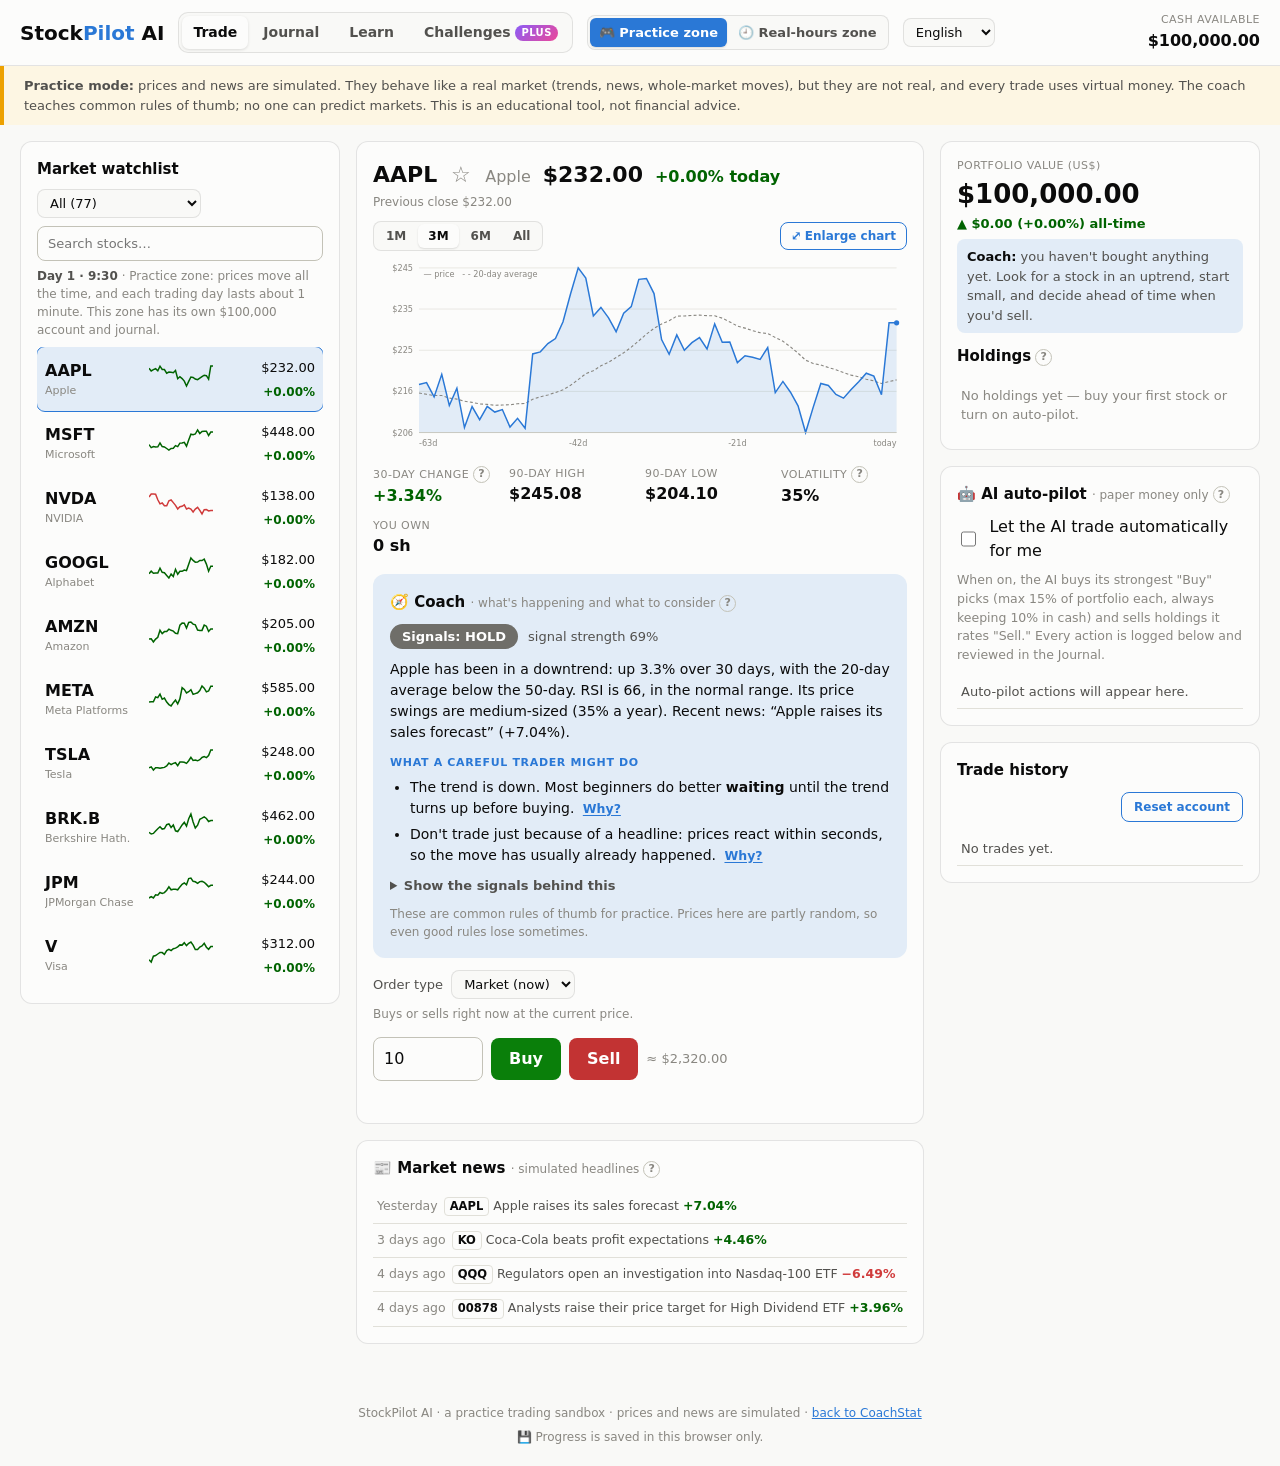
==== commit 2625a807: "StockPilot: save progress to the viewer's Claude account When opened as a claude.ai artifact by a si" ====
--- a/stock-agent/index.html
+++ b/stock-agent/index.html
@@ -647,6 +647,8 @@
   .fav-btn { border: 0; background: transparent; font-size: 22px; line-height: 1; color: var(--muted); cursor: pointer; padding: 0 2px; }
   .fav-btn.on, .fav-star { color: #eda100; }
   .fav-star { margin-inline-end: 3px; }
+  .cloud-status { margin-top: 6px; font-size: 12px; color: var(--muted); }
+  .cloud-status:empty { display: none; }
 </style>
 </head>
 <body>
@@ -877,6 +879,7 @@
 <footer>
   <span data-i18n="footer">StockPilot AI · a practice trading sandbox · prices and news are simulated</span> ·
   <a href="../index.html" data-i18n="footer.back">back to CoachStat</a>
+  <div class="cloud-status" id="cloudStatus" role="status"></div>
 </footer>
 
 <script>
@@ -6721,6 +6724,8 @@
 (() => {
   const TX = {
     en: {
+      "cloud.on": "☁️ Progress is saved to your Claude account, so it follows you to your other devices.", "cloud.local": "💾 Progress is saved in this browser only.",
+      "cloud.error": "⚠️ Could not save to your account just now. Progress is still saved in this browser, and the app will try again.", "cloud.restored": "☁️ Loaded your saved progress from your account.",
       "ord.type": "Order type", "ord.market": "Market (now)", "ord.limit": "Limit", "ord.stop": "Stop-loss", "ord.px": "Price",
       "ord.hint.market": "Buys or sells right now at the current price.",
       "ord.hint.limit": "Buy waits until the price drops to your price or lower. Sell waits until it rises to your price or higher.",
@@ -6741,6 +6746,8 @@
       "fav.none": "No favorites yet. Open a stock and tap ☆ next to its name.",
     },
     zh: {
+      "cloud.on": "☁️ 進度已存到你的 Claude 帳號，換裝置也能接著玩。", "cloud.local": "💾 進度只存在這個瀏覽器裡。",
+      "cloud.error": "⚠️ 暫時無法存到你的帳號。進度仍存在這個瀏覽器裡，稍後會再試一次。", "cloud.restored": "☁️ 已從你的帳號載入儲存的進度。",
       "ord.type": "委託方式", "ord.market": "市價（立即）", "ord.limit": "限價", "ord.stop": "停損", "ord.px": "價格",
       "ord.hint.market": "以現在的價格立刻買進或賣出。",
       "ord.hint.limit": "買進：等價格跌到你的價格或更低才成交。賣出：等價格漲到你的價格或更高才成交。",
@@ -6761,6 +6768,8 @@
       "fav.none": "還沒有最愛的股票。打開一檔股票，點名稱旁邊的 ☆。",
     },
     es: {
+      "cloud.on": "☁️ Tu progreso se guarda en tu cuenta de Claude y te sigue a tus otros dispositivos.", "cloud.local": "💾 Tu progreso solo se guarda en este navegador.",
+      "cloud.error": "⚠️ Ahora no se pudo guardar en tu cuenta. El progreso sigue guardado en este navegador y se volverá a intentar.", "cloud.restored": "☁️ Se cargó el progreso guardado en tu cuenta.",
       "ord.type": "Tipo de orden", "ord.market": "Mercado (ahora)", "ord.limit": "Limitada", "ord.stop": "Stop-loss", "ord.px": "Precio",
       "ord.hint.market": "Compra o vende ahora mismo al precio actual.",
       "ord.hint.limit": "Comprar espera a que el precio baje a tu precio o menos. Vender espera a que suba a tu precio o más.",
@@ -6781,6 +6790,8 @@
       "fav.none": "Aún no tienes favoritas. Abre una acción y toca ☆ junto a su nombre.",
     },
     fr: {
+      "cloud.on": "☁️ Votre progression est enregistrée dans votre compte Claude et vous suit sur vos autres appareils.", "cloud.local": "💾 La progression est enregistrée uniquement dans ce navigateur.",
+      "cloud.error": "⚠️ Impossible d’enregistrer dans votre compte pour le moment. La progression reste enregistrée dans ce navigateur et l’app réessaiera.", "cloud.restored": "☁️ Progression enregistrée chargée depuis votre compte.",
       "ord.type": "Type d’ordre", "ord.market": "Au marché (maintenant)", "ord.limit": "À cours limité", "ord.stop": "Stop-loss", "ord.px": "Prix",
       "ord.hint.market": "Achète ou vend tout de suite au prix actuel.",
       "ord.hint.limit": "Achat : attend que le prix baisse jusqu’à votre prix ou moins. Vente : attend qu’il monte jusqu’à votre prix ou plus.",
@@ -6801,6 +6812,8 @@
       "fav.none": "Pas encore de favoris. Ouvrez une action et touchez ☆ à côté de son nom.",
     },
     hi: {
+      "cloud.on": "☁️ प्रगति आपके Claude खाते में सहेजी जाती है, इसलिए दूसरे डिवाइस पर भी मिलती है।", "cloud.local": "💾 प्रगति सिर्फ़ इस ब्राउज़र में सहेजी गई है।",
+      "cloud.error": "⚠️ अभी आपके खाते में सहेज नहीं पाए। प्रगति इस ब्राउज़र में सुरक्षित है, ऐप फिर कोशिश करेगा।", "cloud.restored": "☁️ आपके खाते से सहेजी गई प्रगति लोड हुई।",
       "ord.type": "ऑर्डर का प्रकार", "ord.market": "मार्केट (अभी)", "ord.limit": "लिमिट", "ord.stop": "स्टॉप-लॉस", "ord.px": "कीमत",
       "ord.hint.market": "अभी की कीमत पर तुरंत ख़रीदता या बेचता है।",
       "ord.hint.limit": "ख़रीद तब तक रुकती है जब तक कीमत आपकी कीमत या उससे नीचे न आ जाए। बिक्री तब तक रुकती है जब तक कीमत आपकी कीमत या उससे ऊपर न चली जाए।",
@@ -6821,6 +6834,8 @@
       "fav.none": "अभी कोई पसंदीदा नहीं। कोई शेयर खोलें और उसके नाम के पास ☆ दबाएँ।",
     },
     ar: {
+      "cloud.on": "☁️ يُحفظ تقدمك في حسابك على Claude، لذا يرافقك على أجهزتك الأخرى.", "cloud.local": "💾 يُحفظ التقدم في هذا المتصفح فقط.",
+      "cloud.error": "⚠️ تعذّر الحفظ في حسابك الآن. ما زال التقدم محفوظًا في هذا المتصفح، وسيحاول التطبيق مجددًا.", "cloud.restored": "☁️ تم تحميل تقدمك المحفوظ من حسابك.",
       "ord.type": "نوع الأمر", "ord.market": "السوق (الآن)", "ord.limit": "محدد السعر", "ord.stop": "وقف الخسارة", "ord.px": "السعر",
       "ord.hint.market": "يشتري أو يبيع فورًا بالسعر الحالي.",
       "ord.hint.limit": "الشراء ينتظر حتى ينخفض السعر إلى سعرك أو أقل. البيع ينتظر حتى يرتفع إلى سعرك أو أعلى.",
@@ -6841,6 +6856,8 @@
       "fav.none": "لا توجد أسهم مفضلة بعد. افتح سهمًا واضغط ☆ بجانب اسمه.",
     },
     bn: {
+      "cloud.on": "☁️ অগ্রগতি আপনার Claude অ্যাকাউন্টে সংরক্ষিত হয়, তাই অন্য ডিভাইসেও পাবেন।", "cloud.local": "💾 অগ্রগতি শুধু এই ব্রাউজারে সংরক্ষিত।",
+      "cloud.error": "⚠️ এখন আপনার অ্যাকাউন্টে সংরক্ষণ করা গেল না। অগ্রগতি এই ব্রাউজারে আছে, অ্যাপ আবার চেষ্টা করবে।", "cloud.restored": "☁️ আপনার অ্যাকাউন্ট থেকে সংরক্ষিত অগ্রগতি লোড হয়েছে।",
       "ord.type": "অর্ডারের ধরন", "ord.market": "মার্কেট (এখনই)", "ord.limit": "লিমিট", "ord.stop": "স্টপ-লস", "ord.px": "দাম",
       "ord.hint.market": "এখনকার দামে সঙ্গে সঙ্গে কেনে বা বেচে।",
       "ord.hint.limit": "কেনা অপেক্ষা করে যতক্ষণ না দাম আপনার দামে বা তার নিচে নামে। বেচা অপেক্ষা করে যতক্ষণ না দাম আপনার দামে বা তার উপরে ওঠে।",
@@ -7713,9 +7730,105 @@
   $("challengeView").addEventListener("change", e => { if (e.target.id === "chAuto" && game) game.autoPause = e.target.checked; });
 }
 
+/* ============ Cloud save: keep progress in the viewer's own Claude account ============ */
+// Progress is always saved in this browser (localStorage). When the page runs as a claude.ai
+// artifact and the viewer is signed in, the same saves are copied to a private place in the
+// viewer's account (db path data/users/<id>/..., which nobody else can read, not even the
+// artifact's owner), so progress follows them to other devices.
+// Each saved key carries the time it last changed; on load, a newer copy in the account wins.
+const SYNC_META = "stockpilot-sync";
+const syncKeys = () => [LANG_KEY, ZONE_KEY, LEARN_KEY, ...ZONES.flatMap(z => [zoneKeys(z).s, zoneKeys(z).m])];
+let cloud = { state: "pending", db: null, uid: null, dirty: new Set(), early: new Set(), timer: null, busy: false };
+function syncMeta() { try { return JSON.parse(localStorage.getItem(SYNC_META)) || { t: {} }; } catch (e) { return { t: {} }; } }
+function setSyncTime(k, ms) { try { const m = syncMeta(); m.t[k] = ms; localStorage.setItem(SYNC_META, JSON.stringify(m)); } catch (e) { /* storage unavailable */ } }
+// called by store() after every local save
+function cloudTouch(k) {
+  if (!syncKeys().includes(k)) return;
+  if (cloud.state === "pending") { cloud.early.add(k); return; }   // decided after the first download
+  setSyncTime(k, Date.now());
+  if (cloud.state === "on" || cloud.state === "error") cloud.dirty.add(k);
+}
+function renderCloud() {
+  const el = $("cloudStatus");
+  if (!el) return;
+  el.textContent = cloud.state === "on" ? t("cloud.on") : cloud.state === "error" ? t("cloud.error") : cloud.state === "pending" ? "" : t("cloud.local");
+}
+async function cloudPush() {
+  if (cloud.busy || !cloud.db || !cloud.dirty.size) return;
+  cloud.busy = true;
+  const meta = syncMeta();
+  try {
+    for (const k of [...cloud.dirty]) {
+      cloud.dirty.delete(k);
+      const raw = localStorage.getItem(k);
+      if (raw == null) continue;
+      await cloud.db.doc(`data/users/${cloud.uid}/${k}`).set({ v: JSON.parse(raw), t: meta.t[k] || Date.now() });   // one write at a time
+    }
+    if (cloud.state === "error") cloud.state = "on";
+  } catch (e) {
+    cloud.state = "error";
+    if (!e || e.code !== "invalid_argument") for (const k of syncKeys()) cloud.dirty.add(k);   // try again later (a too-big save cannot succeed)
+  }
+  cloud.busy = false;
+  renderCloud();
+}
+async function initCloud() {
+  let db = null, user = null;
+  try {
+    if (window.claude && typeof window.claude.use === "function") [db, user] = await Promise.all([window.claude.use("db"), window.claude.use("user")]);
+  } catch (e) { db = null; }
+  const uid = db && user ? await user.id().catch(() => null) : null;
+  if (!uid) { cloud.state = "local"; finishEarly(); renderCloud(); return; }
+  cloud.db = db; cloud.uid = uid;
+  const meta = syncMeta();
+  let pulled = false;
+  try {
+    for (const k of syncKeys()) {
+      const snap = await db.doc(`data/users/${uid}/${k}`).get();
+      const d = snap.exists ? snap.data() : null;
+      if (d && typeof d.t === "number" && d.t > (meta.t[k] || 0) && d.v !== undefined) {
+        localStorage.setItem(k, JSON.stringify(d.v));
+        setSyncTime(k, d.t);
+        cloud.early.delete(k);
+        pulled = true;
+      } else if (localStorage.getItem(k) != null && (!d || (meta.t[k] || 0) > (d.t || 0))) {
+        if (!meta.t[k]) setSyncTime(k, Date.now());
+        cloud.dirty.add(k);
+      }
+    }
+    cloud.state = "on";
+  } catch (e) { cloud.state = "error"; }
+  finishEarly();
+  if (pulled) applyCloudSave();
+  renderCloud();
+  cloud.timer = setInterval(cloudPush, 30000);
+  const flush = () => { if (document.visibilityState === "hidden") cloudPush(); };
+  document.addEventListener("visibilitychange", flush);
+  window.addEventListener("pagehide", () => cloudPush());
+  cloudPush();
+}
+// saves made before the first download count as real changes for the keys the account did not replace
+function finishEarly() {
+  for (const k of cloud.early) { setSyncTime(k, Date.now()); if (cloud.state === "on" || cloud.state === "error") cloud.dirty.add(k); }
+  cloud.early.clear();
+}
+// a newer copy came from the account: reload everything from it
+function applyCloudSave() {
+  const l = load(LANG_KEY);
+  if (LANGS.includes(l)) lang = l;
+  const z = load(ZONE_KEY);
+  if (ZONES.includes(z)) zone = z;
+  learn = readLearn();
+  loadZone(zone);
+  $("autoPilot").checked = state.autoPilot;
+  applyStatic(); renderMktOptions(); syncOrderForm(false);
+  renderAll(); renderXP(); showView(currentView);
+  toast(t("cloud.restored"));
+}
+
 /* ============ Language ============ */
 function load(k) { try { return JSON.parse(localStorage.getItem(k)); } catch (e) { return null; } }
-function store(k, v) { try { localStorage.setItem(k, JSON.stringify(v)); } catch (e) { /* storage unavailable */ } }
+function store(k, v) { try { localStorage.setItem(k, JSON.stringify(v)); cloudTouch(k); } catch (e) { /* storage unavailable */ } }
 const LANG_KEY = "stockpilot-lang";
 const LANGS = ["en", "zh", "zhs", "es", "fr", "hi", "ar", "bn"];
 const RTL = ["ar"];
@@ -8006,11 +8119,15 @@
 }
 function save() { store(zoneKeys(zone).s, state); }
 
-let learn = blankLearn();
-const savedLearn = load(LEARN_KEY);
-if (savedLearn && typeof savedLearn.done === "object") learn = { ...learn, ...savedLearn };
-for (const k of ["done", "quiz", "watched", "missions", "perfect", "badges", "flags"]) if (!learn[k] || typeof learn[k] !== "object") learn[k] = {};
-if (!learn.streak || typeof learn.streak !== "object") learn.streak = { n: 0, last: null };
+function readLearn() {
+  let l = blankLearn();
+  const saved = load(LEARN_KEY);
+  if (saved && typeof saved.done === "object") l = { ...l, ...saved };
+  for (const k of ["done", "quiz", "watched", "missions", "perfect", "badges", "flags"]) if (!l[k] || typeof l[k] !== "object") l[k] = {};
+  if (!l.streak || typeof l.streak !== "object") l.streak = { n: 0, last: null };
+  return l;
+}
+let learn = readLearn();
 function saveLearn() { store(LEARN_KEY, learn); }
 
 let selected = STOCKS[0].sym;
@@ -9760,6 +9877,7 @@
   applyStatic();
   renderMktOptions();
   syncOrderForm(false);
+  renderCloud();
   $("tradeMsg").textContent = "";
   renderAll();
   showView(currentView);
@@ -9821,6 +9939,7 @@
 renderAll();
 showView(location.hash.slice(1) || "trade");
 setInterval(tick, TICK_MS);
+initCloud();
 </script>
 </body>
 </html>
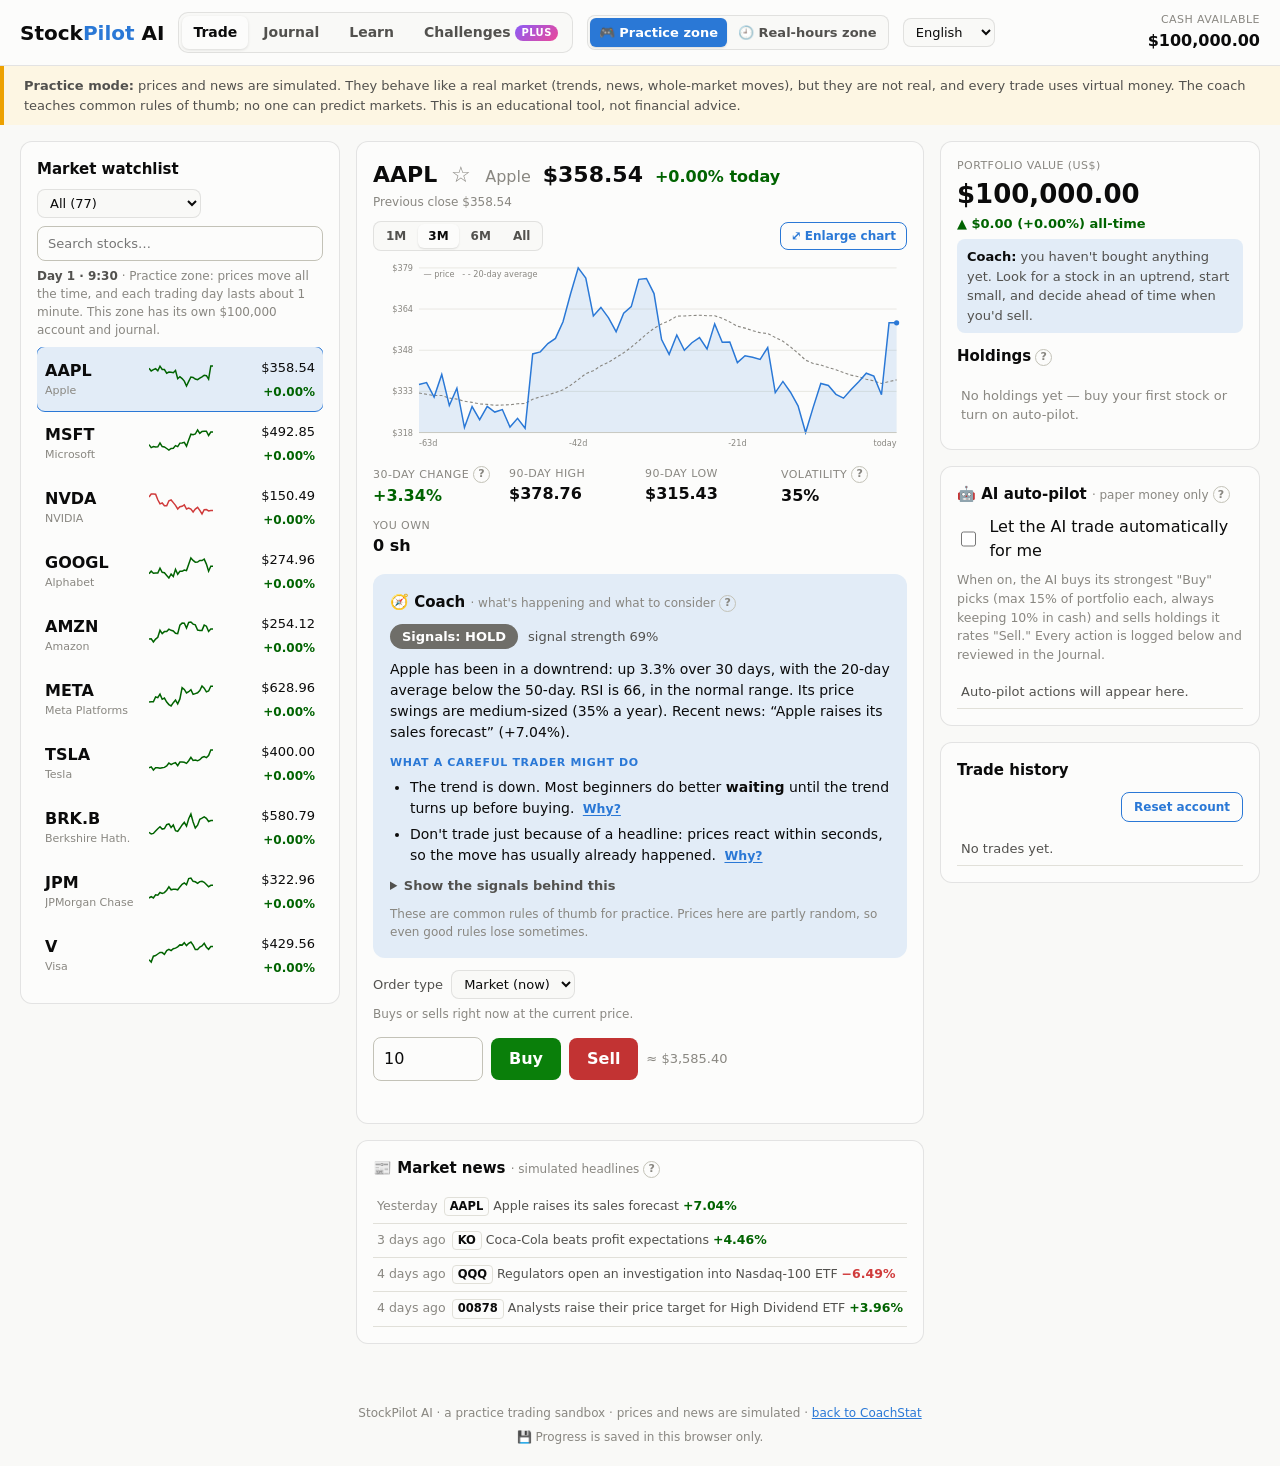
==== commit e7d12285: "StockPilot: refresh starting prices and exchange rates, add market holidays Starting prices now come" ====
--- a/stock-agent/index.html
+++ b/stock-agent/index.html
@@ -1089,7 +1089,7 @@
     "cm.change": "Change", "cm.high": "High", "cm.low": "Low", "cm.ma20": "20-day avg", "cm.ma50": "50-day avg",
     "cm.hint": "Hover over the chart to see the price on any day. Triangles mark your trades in this stock.",
     "zone.aria": "Practice area", "zone.practice": "Practice zone", "zone.real": "Real-hours zone",
-    "mode.realHint": "Real-hours zone: each market moves only during its real trading hours (holidays not included). Prices are still simulated. This zone has its own $100,000 account and journal.",
+    "mode.realHint": "Real-hours zone: each market moves only during its real trading hours (main holidays included for the US, Europe and Japan). Prices are still simulated. This zone has its own $100,000 account and journal.",
     "mode.fastHint": "Practice zone: prices move all the time, and each trading day lasts about 1 minute. This zone has its own $100,000 account and journal.",
     "tz.TW": "Taipei time", "tz.US": "New York time",
     "ms.open": v => `${v.flag} ${v.m}: <b class="pos">open</b> · closes ${v.close} ${v.tz}${v.local}`,
@@ -1316,7 +1316,7 @@
     "cm.change": "區間漲跌", "cm.high": "最高", "cm.low": "最低", "cm.ma20": "20 日均線", "cm.ma50": "50 日均線",
     "cm.hint": "把滑鼠移到走勢圖上，可以看到每一天的價格。三角形標示你在這檔股票的交易。",
     "zone.aria": "練習區域", "zone.practice": "練習區", "zone.real": "真實練習區",
-    "mode.realHint": "真實練習區：每個市場只在真實交易時間變動（未計入國定假日）。價格仍然是模擬的。這個區有自己的 $100,000 帳戶和交易日誌。",
+    "mode.realHint": "真實練習區：每個市場只在真實交易時間變動（已計入美國、歐洲和日本的主要假日）。價格仍然是模擬的。這個區有自己的 $100,000 帳戶和交易日誌。",
     "mode.fastHint": "練習區：價格隨時都在變動，每個交易日約 1 分鐘。這個區有自己的 $100,000 帳戶和交易日誌。",
     "tz.TW": "台北時間", "tz.US": "紐約時間",
     "ms.open": v => `${v.flag} ${v.m}：<b class="pos">開盤中</b> · ${v.close} 收盤（${v.tz}）${v.local}`,
@@ -2785,7 +2785,7 @@
   "cm.change": "Cambio", "cm.high": "Máximo", "cm.low": "Mínimo", "cm.ma20": "Media 20 días", "cm.ma50": "Media 50 días",
   "cm.hint": "Pasa el cursor por el gráfico para ver el precio de cualquier día. Los triángulos marcan tus operaciones en esta acción.",
   "zone.aria": "Zona de práctica", "zone.practice": "Zona de práctica", "zone.real": "Zona de horario real",
-  "mode.realHint": "Zona de horario real: cada mercado solo se mueve durante su horario real (sin contar festivos). Los precios siguen siendo simulados. Esta zona tiene su propia cuenta de $100.000 y su diario.",
+  "mode.realHint": "Zona de horario real: cada mercado solo se mueve durante su horario real (con los principales festivos de EE. UU., Europa y Japón). Los precios siguen siendo simulados. Esta zona tiene su propia cuenta de $100.000 y su diario.",
   "mode.fastHint": "Zona de práctica: los precios se mueven todo el tiempo y cada sesión dura alrededor de 1 minuto. Esta zona tiene su propia cuenta de $100.000 y su diario.",
   "tz.TW": "hora de Taipéi", "tz.US": "hora de Nueva York",
   "ms.open": v => `${v.flag} ${v.m}: <b class="pos">abierto</b> · cierra a las ${v.close} ${v.tz}${v.local}`,
@@ -3562,7 +3562,7 @@
   "cm.change": "Variation", "cm.high": "Plus haut", "cm.low": "Plus bas", "cm.ma20": "Moyenne 20 j", "cm.ma50": "Moyenne 50 j",
   "cm.hint": "Survolez le graphique pour voir le prix de n’importe quel jour. Les triangles marquent vos transactions sur cette action.",
   "zone.aria": "Zone d’entraînement", "zone.practice": "Zone d’entraînement", "zone.real": "Zone heures réelles",
-  "mode.realHint": "Zone heures réelles : chaque marché ne bouge que pendant ses vraies heures d’ouverture (jours fériés non comptés). Les prix restent simulés. Cette zone a son propre compte de 100 000 $ et son journal.",
+  "mode.realHint": "Zone heures réelles : chaque marché ne bouge que pendant ses vraies heures d’ouverture (principaux jours fériés des États-Unis, d’Europe et du Japon inclus). Les prix restent simulés. Cette zone a son propre compte de 100 000 $ et son journal.",
   "mode.fastHint": "Zone d’entraînement : les prix bougent tout le temps et chaque séance dure environ 1 minute. Cette zone a son propre compte de 100 000 $ et son journal.",
   "tz.TW": "heure de Taipei", "tz.US": "heure de New York",
   "ms.open": v => `${v.flag} ${v.m} : <b class="pos">ouvert</b> · ferme à ${v.close} ${v.tz}${v.local}`,
@@ -4339,7 +4339,7 @@
   "cm.change": "बदलाव", "cm.high": "उच्चतम", "cm.low": "न्यूनतम", "cm.ma20": "20 दिन औसत", "cm.ma50": "50 दिन औसत",
   "cm.hint": "किसी भी दिन की कीमत देखने के लिए चार्ट पर पॉइंटर ले जाएँ। त्रिकोण इस शेयर में आपके ट्रेड दिखाते हैं।",
   "zone.aria": "अभ्यास क्षेत्र", "zone.practice": "अभ्यास क्षेत्र", "zone.real": "असली समय क्षेत्र",
-  "mode.realHint": "असली समय क्षेत्र: हर बाज़ार सिर्फ़ अपने असली ट्रेडिंग समय में चलता है (छुट्टियाँ शामिल नहीं)। कीमतें फिर भी नकली हैं। इस क्षेत्र का अपना $100,000 का खाता और जर्नल है।",
+  "mode.realHint": "असली समय क्षेत्र: हर बाज़ार सिर्फ़ अपने असली ट्रेडिंग समय में चलता है (अमेरिका, यूरोप और जापान की मुख्य छुट्टियाँ शामिल)। कीमतें फिर भी नकली हैं। इस क्षेत्र का अपना $100,000 का खाता और जर्नल है।",
   "mode.fastHint": "अभ्यास क्षेत्र: कीमतें हर समय चलती हैं, और हर ट्रेडिंग दिन लगभग 1 मिनट का होता है। इस क्षेत्र का अपना $100,000 का खाता और जर्नल है।",
   "tz.TW": "ताइपे समय", "tz.US": "न्यूयॉर्क समय",
   "ms.open": v => `${v.flag} ${v.m}: <b class="pos">खुला</b> · ${v.close} ${v.tz} पर बंद${v.local}`,
@@ -5116,7 +5116,7 @@
   "cm.change": "التغير", "cm.high": "الأعلى", "cm.low": "الأدنى", "cm.ma20": "متوسط 20 يومًا", "cm.ma50": "متوسط 50 يومًا",
   "cm.hint": "مرّر المؤشر فوق الرسم لرؤية السعر في أي يوم. المثلثات تشير إلى صفقاتك في هذا السهم.",
   "zone.aria": "منطقة التدريب", "zone.practice": "منطقة التدريب", "zone.real": "منطقة الساعات الحقيقية",
-  "mode.realHint": "منطقة الساعات الحقيقية: كل سوق تتحرك فقط خلال ساعات تداولها الحقيقية (بدون احتساب العطلات). الأسعار لا تزال محاكاة. لهذه المنطقة حسابها الخاص بقيمة $100,000 وسجلها الخاص.",
+  "mode.realHint": "منطقة الساعات الحقيقية: كل سوق تتحرك فقط خلال ساعات تداولها الحقيقية (مع احتساب العطلات الرئيسية في أمريكا وأوروبا واليابان). الأسعار لا تزال محاكاة. لهذه المنطقة حسابها الخاص بقيمة $100,000 وسجلها الخاص.",
   "mode.fastHint": "منطقة التدريب: الأسعار تتحرك طوال الوقت، وكل يوم تداول يستغرق نحو دقيقة واحدة. لهذه المنطقة حسابها الخاص بقيمة $100,000 وسجلها الخاص.",
   "tz.TW": "بتوقيت تايبيه", "tz.US": "بتوقيت نيويورك",
   "ms.open": v => `${v.flag} ${v.m}: <b class="pos">مفتوحة</b> · تغلق ${v.close} ${v.tz}${v.local}`,
@@ -5893,7 +5893,7 @@
   "cm.change": "পরিবর্তন", "cm.high": "সর্বোচ্চ", "cm.low": "সর্বনিম্ন", "cm.ma20": "20 দিনের গড়", "cm.ma50": "50 দিনের গড়",
   "cm.hint": "যেকোনো দিনের দাম দেখতে চার্টের উপর পয়েন্টার রাখুন। ত্রিভুজগুলো এই শেয়ারে আপনার ট্রেড দেখায়।",
   "zone.aria": "অনুশীলন এলাকা", "zone.practice": "অনুশীলন এলাকা", "zone.real": "আসল সময়ের এলাকা",
-  "mode.realHint": "আসল সময়ের এলাকা: প্রতিটি বাজার শুধু তার আসল ট্রেডিং সময়ে চলে (ছুটির দিন ধরা হয়নি)। দাম তবু সিমুলেটেড। এই এলাকার নিজস্ব $100,000-এর অ্যাকাউন্ট ও জার্নাল আছে।",
+  "mode.realHint": "আসল সময়ের এলাকা: প্রতিটি বাজার শুধু তার আসল ট্রেডিং সময়ে চলে (যুক্তরাষ্ট্র, ইউরোপ ও জাপানের প্রধান ছুটি ধরা হয়েছে)। দাম তবু সিমুলেটেড। এই এলাকার নিজস্ব $100,000-এর অ্যাকাউন্ট ও জার্নাল আছে।",
   "mode.fastHint": "অনুশীলন এলাকা: দাম সবসময় চলে, আর প্রতিটি ট্রেডিং দিন প্রায় 1 মিনিটের। এই এলাকার নিজস্ব $100,000-এর অ্যাকাউন্ট ও জার্নাল আছে।",
   "tz.TW": "তাইপে সময়", "tz.US": "নিউ ইয়র্ক সময়",
   "ms.open": v => `${v.flag} ${v.m}: <b class="pos">খোলা</b> · বন্ধ হবে ${v.close} ${v.tz}${v.local}`,
@@ -7872,104 +7872,117 @@
 const MON_FRI = [1, 2, 3, 4, 5];
 const MARKETS = {
   US: { cur: "$",    perUSD: 1,    vol: 0.009, dp: 2, limit: 0,    tick: () => 0.01, tz: "America/New_York", open: 570, close: 960,  days: MON_FRI, flag: "🇺🇸" },
-  TW: { cur: "NT$",  perUSD: 32,   vol: 0.010, dp: 2, limit: 0.10, tick: twTick,     tz: "Asia/Taipei",      open: 540, close: 810,  days: MON_FRI, flag: "🇹🇼" },
-  JP: { cur: "¥",    perUSD: 150,  vol: 0.011, dp: 0, limit: 0,    tick: jpTick,     tz: "Asia/Tokyo",       open: 540, close: 930,  days: MON_FRI, flag: "🇯🇵", lunch: [690, 750] },
-  IN: { cur: "₹",    perUSD: 85,   vol: 0.010, dp: 2, limit: 0,    tick: () => 0.05, tz: "Asia/Kolkata",     open: 555, close: 930,  days: MON_FRI, flag: "🇮🇳" },
-  HK: { cur: "HK$",  perUSD: 7.8,  vol: 0.013, dp: 2, limit: 0,    tick: hkTick,     tz: "Asia/Hong_Kong",   open: 570, close: 960,  days: MON_FRI, flag: "🇭🇰", lunch: [720, 780] },
-  EU: { cur: "€",    perUSD: 0.9,  vol: 0.009, dp: 2, limit: 0,    tick: () => 0.01, tz: "Europe/Paris",     open: 540, close: 1050, days: MON_FRI, flag: "🇪🇺" },
+  TW: { cur: "NT$",  perUSD: 32.9,   vol: 0.010, dp: 2, limit: 0.10, tick: twTick,     tz: "Asia/Taipei",      open: 540, close: 810,  days: MON_FRI, flag: "🇹🇼" },
+  JP: { cur: "¥",    perUSD: 159.4,  vol: 0.011, dp: 0, limit: 0,    tick: jpTick,     tz: "Asia/Tokyo",       open: 540, close: 930,  days: MON_FRI, flag: "🇯🇵", lunch: [690, 750] },
+  IN: { cur: "₹",    perUSD: 93.5,   vol: 0.010, dp: 2, limit: 0,    tick: () => 0.05, tz: "Asia/Kolkata",     open: 555, close: 930,  days: MON_FRI, flag: "🇮🇳" },
+  HK: { cur: "HK$",  perUSD: 7.85,  vol: 0.013, dp: 2, limit: 0,    tick: hkTick,     tz: "Asia/Hong_Kong",   open: 570, close: 960,  days: MON_FRI, flag: "🇭🇰", lunch: [720, 780] },
+  EU: { cur: "€",    perUSD: 0.91,  vol: 0.009, dp: 2, limit: 0,    tick: () => 0.01, tz: "Europe/Paris",     open: 540, close: 1050, days: MON_FRI, flag: "🇪🇺" },
   SA: { cur: "SAR ", perUSD: 3.75, vol: 0.009, dp: 2, limit: 0.10, tick: saTick,     tz: "Asia/Riyadh",      open: 600, close: 900,  days: [0, 1, 2, 3, 4], flag: "🇸🇦" },
 };
 const MKS = Object.keys(MARKETS);
+// Market holidays (Dec 2026 to Dec 2027). The US, European and Japanese calendars follow fixed rules,
+// so they are complete. Elsewhere only fixed-date holidays are listed: lunar and religious holidays
+// (Lunar New Year, Diwali, Eid, ...) move every year and are left out rather than guessed.
+const HOLIDAYS = {
+  US: ["2026-12-25", "2027-01-01", "2027-01-18", "2027-02-15", "2027-03-26", "2027-05-31", "2027-06-18", "2027-07-05", "2027-09-06", "2027-11-25", "2027-12-24"],
+  EU: ["2026-12-25", "2027-01-01", "2027-03-26", "2027-03-29"],
+  JP: ["2026-12-31", "2027-01-01", "2027-01-11", "2027-02-11", "2027-02-23", "2027-03-22", "2027-04-29", "2027-05-03", "2027-05-04", "2027-05-05",
+       "2027-07-19", "2027-08-11", "2027-09-20", "2027-09-23", "2027-10-11", "2027-11-03", "2027-11-23", "2027-12-31"],
+  TW: ["2027-01-01"], HK: ["2026-12-25", "2027-01-01"], IN: ["2026-12-25", "2027-01-26"], SA: [],
+};
+for (const mk of MKS) MARKETS[mk].holidays = new Set(HOLIDAYS[mk] || []);
 // Daily volatility of each industry's shared moves
 const SECTORS = { chips: 0.014, tech: 0.008, finance: 0.007, consumer: 0.008, shipping: 0.016, telecom: 0.003,
                   health: 0.006, energy: 0.012, industrial: 0.008, staples: 0.004, fund: 0 };
 
-/* ============ Universe (starting prices are rough, simulated levels) ============ */
+/* ============ Universe ============ */
+// Starting prices: real prices from late November 2026 where available; VOO, QQQ, 0050 and the
+// European stocks are estimates from the latest dated quotes found. Exchange rates: Nov 19, 2026.
 const STOCKS = [
-  { sym: "AAPL",  name: "Apple",           zh: "蘋果 Apple",      short: "Apple",      zhShort: "蘋果",   base: 232,  drift: 0.0003, vol: 0.015, beta: 1.0, sector: "tech",     mkt: "US" },
-  { sym: "MSFT",  name: "Microsoft",       zh: "微軟 Microsoft",  short: "Microsoft",  zhShort: "微軟",   base: 448,  drift: 0.0004, vol: 0.014, beta: 0.9, sector: "tech",     mkt: "US" },
-  { sym: "NVDA",  name: "NVIDIA",          zh: "輝達 NVIDIA",     short: "NVIDIA",     zhShort: "輝達",   base: 138,  drift: 0.0007, vol: 0.028, beta: 1.6, sector: "chips",    mkt: "US" },
-  { sym: "GOOGL", name: "Alphabet",        zh: "Alphabet（谷歌）", short: "Alphabet",   zhShort: "Alphabet", base: 182, drift: 0.0003, vol: 0.017, beta: 1.1, sector: "tech",   mkt: "US" },
-  { sym: "AMZN",  name: "Amazon",          zh: "亞馬遜 Amazon",   short: "Amazon",     zhShort: "亞馬遜", base: 205,  drift: 0.0004, vol: 0.019, beta: 1.2, sector: "tech",     mkt: "US" },
-  { sym: "META",  name: "Meta Platforms",  zh: "Meta",            short: "Meta",       zhShort: "Meta",   base: 585,  drift: 0.0005, vol: 0.021, beta: 1.3, sector: "tech",     mkt: "US" },
-  { sym: "TSLA",  name: "Tesla",           zh: "特斯拉 Tesla",    short: "Tesla",      zhShort: "特斯拉", base: 248,  drift: 0.0002, vol: 0.034, beta: 1.8, sector: "consumer", mkt: "US" },
-  { sym: "BRK.B", name: "Berkshire Hath.", zh: "波克夏 Berkshire", short: "Berkshire", zhShort: "波克夏", base: 462,  drift: 0.0003, vol: 0.010, beta: 0.6, sector: "finance",  mkt: "US" },
-  { sym: "JPM",   name: "JPMorgan Chase",  zh: "摩根大通 JPMorgan", short: "JPMorgan", zhShort: "摩根大通", base: 244, drift: 0.0003, vol: 0.013, beta: 1.0, sector: "finance", mkt: "US" },
-  { sym: "V",     name: "Visa",            zh: "Visa",            short: "Visa",       zhShort: "Visa",   base: 312,  drift: 0.0003, vol: 0.012, beta: 0.8, sector: "finance",  mkt: "US" },
-  { sym: "NFLX",  name: "Netflix",         zh: "網飛 Netflix",    short: "Netflix",    zhShort: "網飛",   base: 892,  drift: 0.0004, vol: 0.023, beta: 1.2, sector: "consumer", mkt: "US" },
-  { sym: "DIS",   name: "Walt Disney",     zh: "迪士尼 Disney",   short: "Disney",     zhShort: "迪士尼", base: 112,  drift: 0.0001, vol: 0.016, beta: 1.0, sector: "consumer", mkt: "US" },
-  { sym: "2330",  name: "TSMC 台積電",       zh: "台積電",           short: "TSMC",       zhShort: "台積電", base: 1085, drift: 0.0005, vol: 0.020, beta: 1.1, sector: "chips",    mkt: "TW" },
-  { sym: "2317",  name: "Hon Hai 鴻海",      zh: "鴻海",             short: "Hon Hai",    zhShort: "鴻海",   base: 212,  drift: 0.0003, vol: 0.022, beta: 1.0, sector: "tech",     mkt: "TW" },
-  { sym: "2454",  name: "MediaTek 聯發科",   zh: "聯發科",           short: "MediaTek",   zhShort: "聯發科", base: 1340, drift: 0.0004, vol: 0.024, beta: 1.2, sector: "chips",    mkt: "TW" },
-  { sym: "2308",  name: "Delta 台達電",      zh: "台達電",           short: "Delta",      zhShort: "台達電", base: 405,  drift: 0.0004, vol: 0.019, beta: 1.0, sector: "tech",     mkt: "TW" },
-  { sym: "2412",  name: "Chunghwa Tel 中華電", zh: "中華電",          short: "Chunghwa Telecom", zhShort: "中華電", base: 126, drift: 0.0001, vol: 0.006, beta: 0.3, sector: "telecom", mkt: "TW" },
-  { sym: "2881",  name: "Fubon 富邦金",      zh: "富邦金",           short: "Fubon",      zhShort: "富邦金", base: 88,   drift: 0.0003, vol: 0.013, beta: 0.9, sector: "finance",  mkt: "TW" },
-  { sym: "2603",  name: "Evergreen 長榮",    zh: "長榮",             short: "Evergreen",  zhShort: "長榮",   base: 198,  drift: 0.0001, vol: 0.030, beta: 1.2, sector: "shipping", mkt: "TW" },
-  { sym: "0050",  name: "Taiwan 50 ETF 元大台灣50", zh: "元大台灣50", short: "Taiwan 50 ETF", zhShort: "元大台灣50", base: 192, drift: 0.0003, vol: 0.011, beta: 1.0, sector: "fund", mkt: "TW" },
+  { sym: "AAPL",  name: "Apple",           zh: "蘋果 Apple",      short: "Apple",      zhShort: "蘋果",   base: 358.54,  drift: 0.0003, vol: 0.015, beta: 1.0, sector: "tech",     mkt: "US" },
+  { sym: "MSFT",  name: "Microsoft",       zh: "微軟 Microsoft",  short: "Microsoft",  zhShort: "微軟",   base: 492.85,  drift: 0.0004, vol: 0.014, beta: 0.9, sector: "tech",     mkt: "US" },
+  { sym: "NVDA",  name: "NVIDIA",          zh: "輝達 NVIDIA",     short: "NVIDIA",     zhShort: "輝達",   base: 150.49,  drift: 0.0007, vol: 0.028, beta: 1.6, sector: "chips",    mkt: "US" },
+  { sym: "GOOGL", name: "Alphabet",        zh: "Alphabet（谷歌）", short: "Alphabet",   zhShort: "Alphabet", base: 274.96, drift: 0.0003, vol: 0.017, beta: 1.1, sector: "tech",   mkt: "US" },
+  { sym: "AMZN",  name: "Amazon",          zh: "亞馬遜 Amazon",   short: "Amazon",     zhShort: "亞馬遜", base: 254.12,  drift: 0.0004, vol: 0.019, beta: 1.2, sector: "tech",     mkt: "US" },
+  { sym: "META",  name: "Meta Platforms",  zh: "Meta",            short: "Meta",       zhShort: "Meta",   base: 628.96,  drift: 0.0005, vol: 0.021, beta: 1.3, sector: "tech",     mkt: "US" },
+  { sym: "TSLA",  name: "Tesla",           zh: "特斯拉 Tesla",    short: "Tesla",      zhShort: "特斯拉", base: 400,  drift: 0.0002, vol: 0.034, beta: 1.8, sector: "consumer", mkt: "US" },
+  { sym: "BRK.B", name: "Berkshire Hath.", zh: "波克夏 Berkshire", short: "Berkshire", zhShort: "波克夏", base: 580.79,  drift: 0.0003, vol: 0.010, beta: 0.6, sector: "finance",  mkt: "US" },
+  { sym: "JPM",   name: "JPMorgan Chase",  zh: "摩根大通 JPMorgan", short: "JPMorgan", zhShort: "摩根大通", base: 322.96, drift: 0.0003, vol: 0.013, beta: 1.0, sector: "finance", mkt: "US" },
+  { sym: "V",     name: "Visa",            zh: "Visa",            short: "Visa",       zhShort: "Visa",   base: 429.56,  drift: 0.0003, vol: 0.012, beta: 0.8, sector: "finance",  mkt: "US" },
+  { sym: "NFLX",  name: "Netflix",         zh: "網飛 Netflix",    short: "Netflix",    zhShort: "網飛",   base: 60.93,  drift: 0.0004, vol: 0.023, beta: 1.2, sector: "consumer", mkt: "US" },
+  { sym: "DIS",   name: "Walt Disney",     zh: "迪士尼 Disney",   short: "Disney",     zhShort: "迪士尼", base: 127.24,  drift: 0.0001, vol: 0.016, beta: 1.0, sector: "consumer", mkt: "US" },
+  { sym: "2330",  name: "TSMC 台積電",       zh: "台積電",           short: "TSMC",       zhShort: "台積電", base: 2180, drift: 0.0005, vol: 0.020, beta: 1.1, sector: "chips",    mkt: "TW" },
+  { sym: "2317",  name: "Hon Hai 鴻海",      zh: "鴻海",             short: "Hon Hai",    zhShort: "鴻海",   base: 219,  drift: 0.0003, vol: 0.022, beta: 1.0, sector: "tech",     mkt: "TW" },
+  { sym: "2454",  name: "MediaTek 聯發科",   zh: "聯發科",           short: "MediaTek",   zhShort: "聯發科", base: 3680, drift: 0.0004, vol: 0.024, beta: 1.2, sector: "chips",    mkt: "TW" },
+  { sym: "2308",  name: "Delta 台達電",      zh: "台達電",           short: "Delta",      zhShort: "台達電", base: 1125,  drift: 0.0004, vol: 0.019, beta: 1.0, sector: "tech",     mkt: "TW" },
+  { sym: "2412",  name: "Chunghwa Tel 中華電", zh: "中華電",          short: "Chunghwa Telecom", zhShort: "中華電", base: 165.5, drift: 0.0001, vol: 0.006, beta: 0.3, sector: "telecom", mkt: "TW" },
+  { sym: "2881",  name: "Fubon 富邦金",      zh: "富邦金",           short: "Fubon",      zhShort: "富邦金", base: 140,   drift: 0.0003, vol: 0.013, beta: 0.9, sector: "finance",  mkt: "TW" },
+  { sym: "2603",  name: "Evergreen 長榮",    zh: "長榮",             short: "Evergreen",  zhShort: "長榮",   base: 249,  drift: 0.0001, vol: 0.030, beta: 1.2, sector: "shipping", mkt: "TW" },
+  { sym: "0050",  name: "Taiwan 50 ETF 元大台灣50", zh: "元大台灣50", short: "Taiwan 50 ETF", zhShort: "元大台灣50", base: 85, drift: 0.0003, vol: 0.011, beta: 1.0, sector: "fund", mkt: "TW" },
   // --- more US ---
-  { sym: "AMD",   name: "AMD",               zh: "超微 AMD",        short: "AMD",        zhShort: "超微",   base: 165,  drift: 0.0004, vol: 0.030, beta: 1.6, sector: "chips",      mkt: "US" },
-  { sym: "AVGO",  name: "Broadcom",          zh: "博通 Broadcom",   short: "Broadcom",   zhShort: "博通",   base: 340,  drift: 0.0005, vol: 0.026, beta: 1.4, sector: "chips",      mkt: "US" },
-  { sym: "PLTR",  name: "Palantir",          zh: "Palantir",        short: "Palantir",   zhShort: "Palantir", base: 160, drift: 0.0005, vol: 0.038, beta: 1.8, sector: "tech",     mkt: "US" },
-  { sym: "LLY",   name: "Eli Lilly",         zh: "禮來 Eli Lilly",  short: "Eli Lilly",  zhShort: "禮來",   base: 820,  drift: 0.0004, vol: 0.018, beta: 0.6, sector: "health",     mkt: "US" },
-  { sym: "JNJ",   name: "Johnson & Johnson", zh: "嬌生 J&J",        short: "J&J",        zhShort: "嬌生",   base: 165,  drift: 0.0002, vol: 0.010, beta: 0.5, sector: "health",     mkt: "US" },
-  { sym: "XOM",   name: "ExxonMobil",        zh: "埃克森美孚",      short: "ExxonMobil", zhShort: "埃克森美孚", base: 115, drift: 0.0002, vol: 0.015, beta: 0.8, sector: "energy",  mkt: "US" },
-  { sym: "KO",    name: "Coca-Cola",         zh: "可口可樂",        short: "Coca-Cola",  zhShort: "可口可樂", base: 70,  drift: 0.0002, vol: 0.009, beta: 0.5, sector: "staples",  mkt: "US" },
-  { sym: "WMT",   name: "Walmart",           zh: "沃爾瑪 Walmart",  short: "Walmart",    zhShort: "沃爾瑪", base: 98,   drift: 0.0003, vol: 0.012, beta: 0.5, sector: "staples",    mkt: "US" },
-  { sym: "COST",  name: "Costco",            zh: "好市多 Costco",   short: "Costco",     zhShort: "好市多", base: 920,  drift: 0.0003, vol: 0.013, beta: 0.7, sector: "staples",    mkt: "US" },
-  { sym: "MCD",   name: "McDonald's",        zh: "麥當勞",          short: "McDonald's", zhShort: "麥當勞", base: 300,  drift: 0.0002, vol: 0.010, beta: 0.6, sector: "consumer",   mkt: "US" },
-  { sym: "NKE",   name: "Nike",              zh: "耐吉 Nike",       short: "Nike",       zhShort: "耐吉",   base: 72,   drift: 0.0001, vol: 0.020, beta: 1.0, sector: "consumer",   mkt: "US" },
-  { sym: "BA",    name: "Boeing",            zh: "波音 Boeing",     short: "Boeing",     zhShort: "波音",   base: 210,  drift: 0.0002, vol: 0.022, beta: 1.2, sector: "industrial", mkt: "US" },
-  { sym: "VOO",   name: "S&P 500 ETF (Vanguard)", zh: "標普500 ETF (VOO)", short: "S&P 500 ETF", zhShort: "標普500 ETF", base: 560, drift: 0.0003, vol: 0.010, beta: 1.0, sector: "fund", mkt: "US" },
-  { sym: "QQQ",   name: "Nasdaq-100 ETF (Invesco)", zh: "那斯達克100 ETF (QQQ)", short: "Nasdaq-100 ETF", zhShort: "那斯達克100 ETF", base: 560, drift: 0.0004, vol: 0.013, beta: 1.2, sector: "fund", mkt: "US" },
+  { sym: "AMD",   name: "AMD",               zh: "超微 AMD",        short: "AMD",        zhShort: "超微",   base: 424.54,  drift: 0.0004, vol: 0.030, beta: 1.6, sector: "chips",      mkt: "US" },
+  { sym: "AVGO",  name: "Broadcom",          zh: "博通 Broadcom",   short: "Broadcom",   zhShort: "博通",   base: 312.34,  drift: 0.0005, vol: 0.026, beta: 1.4, sector: "chips",      mkt: "US" },
+  { sym: "PLTR",  name: "Palantir",          zh: "Palantir",        short: "Palantir",   zhShort: "Palantir", base: 172.17, drift: 0.0005, vol: 0.038, beta: 1.8, sector: "tech",     mkt: "US" },
+  { sym: "LLY",   name: "Eli Lilly",         zh: "禮來 Eli Lilly",  short: "Eli Lilly",  zhShort: "禮來",   base: 1392.38,  drift: 0.0004, vol: 0.018, beta: 0.6, sector: "health",     mkt: "US" },
+  { sym: "JNJ",   name: "Johnson & Johnson", zh: "嬌生 J&J",        short: "J&J",        zhShort: "嬌生",   base: 275.51,  drift: 0.0002, vol: 0.010, beta: 0.5, sector: "health",     mkt: "US" },
+  { sym: "XOM",   name: "ExxonMobil",        zh: "埃克森美孚",      short: "ExxonMobil", zhShort: "埃克森美孚", base: 160.18, drift: 0.0002, vol: 0.015, beta: 0.8, sector: "energy",  mkt: "US" },
+  { sym: "KO",    name: "Coca-Cola",         zh: "可口可樂",        short: "Coca-Cola",  zhShort: "可口可樂", base: 97.4,  drift: 0.0002, vol: 0.009, beta: 0.5, sector: "staples",  mkt: "US" },
+  { sym: "WMT",   name: "Walmart",           zh: "沃爾瑪 Walmart",  short: "Walmart",    zhShort: "沃爾瑪", base: 133.13,   drift: 0.0003, vol: 0.012, beta: 0.5, sector: "staples",    mkt: "US" },
+  { sym: "COST",  name: "Costco",            zh: "好市多 Costco",   short: "Costco",     zhShort: "好市多", base: 1097.81,  drift: 0.0003, vol: 0.013, beta: 0.7, sector: "staples",    mkt: "US" },
+  { sym: "MCD",   name: "McDonald's",        zh: "麥當勞",          short: "McDonald's", zhShort: "麥當勞", base: 282.62,  drift: 0.0002, vol: 0.010, beta: 0.6, sector: "consumer",   mkt: "US" },
+  { sym: "NKE",   name: "Nike",              zh: "耐吉 Nike",       short: "Nike",       zhShort: "耐吉",   base: 37.32,   drift: 0.0001, vol: 0.020, beta: 1.0, sector: "consumer",   mkt: "US" },
+  { sym: "BA",    name: "Boeing",            zh: "波音 Boeing",     short: "Boeing",     zhShort: "波音",   base: 167.24,  drift: 0.0002, vol: 0.022, beta: 1.2, sector: "industrial", mkt: "US" },
+  { sym: "VOO",   name: "S&P 500 ETF (Vanguard)", zh: "標普500 ETF (VOO)", short: "S&P 500 ETF", zhShort: "標普500 ETF", base: 700, drift: 0.0003, vol: 0.010, beta: 1.0, sector: "fund", mkt: "US" },
+  { sym: "QQQ",   name: "Nasdaq-100 ETF (Invesco)", zh: "那斯達克100 ETF (QQQ)", short: "Nasdaq-100 ETF", zhShort: "那斯達克100 ETF", base: 685, drift: 0.0004, vol: 0.013, beta: 1.2, sector: "fund", mkt: "US" },
   // --- more Taiwan ---
-  { sym: "2382",  name: "Quanta 廣達",       zh: "廣達",   short: "Quanta",           zhShort: "廣達",   base: 290,  drift: 0.0005, vol: 0.026, beta: 1.3, sector: "tech",       mkt: "TW" },
-  { sym: "3231",  name: "Wistron 緯創",      zh: "緯創",   short: "Wistron",          zhShort: "緯創",   base: 115,  drift: 0.0004, vol: 0.030, beta: 1.4, sector: "tech",       mkt: "TW" },
-  { sym: "2357",  name: "ASUS 華碩",         zh: "華碩",   short: "ASUS",             zhShort: "華碩",   base: 600,  drift: 0.0003, vol: 0.018, beta: 1.0, sector: "tech",       mkt: "TW" },
-  { sym: "3008",  name: "Largan 大立光",     zh: "大立光", short: "Largan",           zhShort: "大立光", base: 2400, drift: 0.0002, vol: 0.022, beta: 1.0, sector: "tech",       mkt: "TW" },
-  { sym: "2303",  name: "UMC 聯電",          zh: "聯電",   short: "UMC",              zhShort: "聯電",   base: 45,   drift: 0.0002, vol: 0.018, beta: 1.0, sector: "chips",      mkt: "TW" },
-  { sym: "3711",  name: "ASE 日月光投控",    zh: "日月光投控", short: "ASE",          zhShort: "日月光", base: 150,  drift: 0.0003, vol: 0.020, beta: 1.1, sector: "chips",      mkt: "TW" },
-  { sym: "2891",  name: "CTBC 中信金",       zh: "中信金", short: "CTBC",             zhShort: "中信金", base: 40,   drift: 0.0003, vol: 0.012, beta: 0.8, sector: "finance",    mkt: "TW" },
-  { sym: "2886",  name: "Mega 兆豐金",       zh: "兆豐金", short: "Mega Financial",   zhShort: "兆豐金", base: 40,   drift: 0.0002, vol: 0.009, beta: 0.6, sector: "finance",    mkt: "TW" },
-  { sym: "1301",  name: "Formosa Plastics 台塑", zh: "台塑", short: "Formosa Plastics", zhShort: "台塑", base: 40,   drift: 0.0000, vol: 0.017, beta: 0.9, sector: "industrial", mkt: "TW" },
-  { sym: "2002",  name: "China Steel 中鋼",  zh: "中鋼",   short: "China Steel",      zhShort: "中鋼",   base: 21,   drift: 0.0000, vol: 0.012, beta: 0.8, sector: "industrial", mkt: "TW" },
-  { sym: "2609",  name: "Yang Ming 陽明",    zh: "陽明",   short: "Yang Ming",        zhShort: "陽明",   base: 65,   drift: 0.0001, vol: 0.030, beta: 1.2, sector: "shipping",   mkt: "TW" },
-  { sym: "00878", name: "High Dividend ETF 國泰永續高股息", zh: "國泰永續高股息", short: "High Dividend ETF", zhShort: "國泰永續高股息", base: 21, drift: 0.0002, vol: 0.008, beta: 0.8, sector: "fund", mkt: "TW" },
+  { sym: "2382",  name: "Quanta 廣達",       zh: "廣達",   short: "Quanta",           zhShort: "廣達",   base: 278,  drift: 0.0005, vol: 0.026, beta: 1.3, sector: "tech",       mkt: "TW" },
+  { sym: "3231",  name: "Wistron 緯創",      zh: "緯創",   short: "Wistron",          zhShort: "緯創",   base: 162,  drift: 0.0004, vol: 0.030, beta: 1.4, sector: "tech",       mkt: "TW" },
+  { sym: "2357",  name: "ASUS 華碩",         zh: "華碩",   short: "ASUS",             zhShort: "華碩",   base: 799,  drift: 0.0003, vol: 0.018, beta: 1.0, sector: "tech",       mkt: "TW" },
+  { sym: "3008",  name: "Largan 大立光",     zh: "大立光", short: "Largan",           zhShort: "大立光", base: 4235, drift: 0.0002, vol: 0.022, beta: 1.0, sector: "tech",       mkt: "TW" },
+  { sym: "2303",  name: "UMC 聯電",          zh: "聯電",   short: "UMC",              zhShort: "聯電",   base: 87.5,   drift: 0.0002, vol: 0.018, beta: 1.0, sector: "chips",      mkt: "TW" },
+  { sym: "3711",  name: "ASE 日月光投控",    zh: "日月光投控", short: "ASE",          zhShort: "日月光", base: 514,  drift: 0.0003, vol: 0.020, beta: 1.1, sector: "chips",      mkt: "TW" },
+  { sym: "2891",  name: "CTBC 中信金",       zh: "中信金", short: "CTBC",             zhShort: "中信金", base: 68.9,   drift: 0.0003, vol: 0.012, beta: 0.8, sector: "finance",    mkt: "TW" },
+  { sym: "2886",  name: "Mega 兆豐金",       zh: "兆豐金", short: "Mega Financial",   zhShort: "兆豐金", base: 47.05,   drift: 0.0002, vol: 0.009, beta: 0.6, sector: "finance",    mkt: "TW" },
+  { sym: "1301",  name: "Formosa Plastics 台塑", zh: "台塑", short: "Formosa Plastics", zhShort: "台塑", base: 60.1,   drift: 0.0000, vol: 0.017, beta: 0.9, sector: "industrial", mkt: "TW" },
+  { sym: "2002",  name: "China Steel 中鋼",  zh: "中鋼",   short: "China Steel",      zhShort: "中鋼",   base: 17.25,   drift: 0.0000, vol: 0.012, beta: 0.8, sector: "industrial", mkt: "TW" },
+  { sym: "2609",  name: "Yang Ming 陽明",    zh: "陽明",   short: "Yang Ming",        zhShort: "陽明",   base: 55.4,   drift: 0.0001, vol: 0.030, beta: 1.2, sector: "shipping",   mkt: "TW" },
+  { sym: "00878", name: "High Dividend ETF 國泰永續高股息", zh: "國泰永續高股息", short: "High Dividend ETF", zhShort: "國泰永續高股息", base: 32.4, drift: 0.0002, vol: 0.008, beta: 0.8, sector: "fund", mkt: "TW" },
   // --- Japan (Tokyo Stock Exchange, yen) ---
-  { sym: "7203",  name: "Toyota",            zh: "豐田 Toyota",     short: "Toyota",     zhShort: "豐田",   base: 2800,  drift: 0.0002, vol: 0.017, beta: 1.0, sector: "consumer", mkt: "JP" },
-  { sym: "6758",  name: "Sony",              zh: "索尼 Sony",       short: "Sony",       zhShort: "索尼",   base: 3500,  drift: 0.0004, vol: 0.020, beta: 1.1, sector: "tech",     mkt: "JP" },
-  { sym: "7974",  name: "Nintendo",          zh: "任天堂",          short: "Nintendo",   zhShort: "任天堂", base: 11000, drift: 0.0004, vol: 0.021, beta: 0.9, sector: "consumer", mkt: "JP" },
-  { sym: "9984",  name: "SoftBank Group",    zh: "軟銀集團",        short: "SoftBank",   zhShort: "軟銀",   base: 9500,  drift: 0.0004, vol: 0.032, beta: 1.5, sector: "tech",     mkt: "JP" },
-  { sym: "8306",  name: "Mitsubishi UFJ",    zh: "三菱日聯 MUFG",   short: "MUFG",       zhShort: "三菱日聯", base: 2100, drift: 0.0003, vol: 0.018, beta: 1.0, sector: "finance", mkt: "JP" },
-  { sym: "8035",  name: "Tokyo Electron",    zh: "東京威力科創",    short: "Tokyo Electron", zhShort: "東京威力科創", base: 24000, drift: 0.0004, vol: 0.028, beta: 1.4, sector: "chips", mkt: "JP" },
-  { sym: "9983",  name: "Fast Retailing (Uniqlo)", zh: "迅銷 (Uniqlo)", short: "Uniqlo", zhShort: "迅銷", base: 50000, drift: 0.0003, vol: 0.018, beta: 1.0, sector: "consumer", mkt: "JP" },
+  { sym: "7203",  name: "Toyota",            zh: "豐田 Toyota",     short: "Toyota",     zhShort: "豐田",   base: 3384,  drift: 0.0002, vol: 0.017, beta: 1.0, sector: "consumer", mkt: "JP" },
+  { sym: "6758",  name: "Sony",              zh: "索尼 Sony",       short: "Sony",       zhShort: "索尼",   base: 4413,  drift: 0.0004, vol: 0.020, beta: 1.1, sector: "tech",     mkt: "JP" },
+  { sym: "7974",  name: "Nintendo",          zh: "任天堂",          short: "Nintendo",   zhShort: "任天堂", base: 9034, drift: 0.0004, vol: 0.021, beta: 0.9, sector: "consumer", mkt: "JP" },
+  { sym: "9984",  name: "SoftBank Group",    zh: "軟銀集團",        short: "SoftBank",   zhShort: "軟銀",   base: 2984,  drift: 0.0004, vol: 0.032, beta: 1.5, sector: "tech",     mkt: "JP" },
+  { sym: "8306",  name: "Mitsubishi UFJ",    zh: "三菱日聯 MUFG",   short: "MUFG",       zhShort: "三菱日聯", base: 3192, drift: 0.0003, vol: 0.018, beta: 1.0, sector: "finance", mkt: "JP" },
+  { sym: "8035",  name: "Tokyo Electron",    zh: "東京威力科創",    short: "Tokyo Electron", zhShort: "東京威力科創", base: 8220, drift: 0.0004, vol: 0.028, beta: 1.4, sector: "chips", mkt: "JP" },
+  { sym: "9983",  name: "Fast Retailing (Uniqlo)", zh: "迅銷 (Uniqlo)", short: "Uniqlo", zhShort: "迅銷", base: 85330, drift: 0.0003, vol: 0.018, beta: 1.0, sector: "consumer", mkt: "JP" },
   // --- India (National Stock Exchange, rupees) ---
-  { sym: "RELIANCE",   name: "Reliance Industries", zh: "信實工業",        short: "Reliance",  zhShort: "信實",     base: 1400, drift: 0.0003, vol: 0.015, beta: 1.0, sector: "energy",  mkt: "IN" },
-  { sym: "TCS",        name: "Tata Consultancy",    zh: "塔塔諮詢 TCS",    short: "TCS",       zhShort: "塔塔諮詢", base: 3400, drift: 0.0002, vol: 0.014, beta: 0.8, sector: "tech",    mkt: "IN" },
-  { sym: "INFY",       name: "Infosys",             zh: "印孚瑟斯 Infosys", short: "Infosys",  zhShort: "印孚瑟斯", base: 1550, drift: 0.0002, vol: 0.016, beta: 0.9, sector: "tech",    mkt: "IN" },
-  { sym: "HDFCBANK",   name: "HDFC Bank",           zh: "HDFC 銀行",       short: "HDFC Bank", zhShort: "HDFC 銀行", base: 980, drift: 0.0003, vol: 0.013, beta: 0.9, sector: "finance", mkt: "IN" },
-  { sym: "BHARTIARTL", name: "Bharti Airtel",       zh: "巴蒂電信 Airtel", short: "Airtel",    zhShort: "巴蒂電信", base: 1900, drift: 0.0004, vol: 0.014, beta: 0.8, sector: "telecom", mkt: "IN" },
-  { sym: "ITC",        name: "ITC",                 zh: "ITC",             short: "ITC",       zhShort: "ITC",      base: 420,  drift: 0.0002, vol: 0.011, beta: 0.6, sector: "staples", mkt: "IN" },
+  { sym: "RELIANCE",   name: "Reliance Industries", zh: "信實工業",        short: "Reliance",  zhShort: "信實",     base: 1351, drift: 0.0003, vol: 0.015, beta: 1.0, sector: "energy",  mkt: "IN" },
+  { sym: "TCS",        name: "Tata Consultancy",    zh: "塔塔諮詢 TCS",    short: "TCS",       zhShort: "塔塔諮詢", base: 2460, drift: 0.0002, vol: 0.014, beta: 0.8, sector: "tech",    mkt: "IN" },
+  { sym: "INFY",       name: "Infosys",             zh: "印孚瑟斯 Infosys", short: "Infosys",  zhShort: "印孚瑟斯", base: 1103.4, drift: 0.0002, vol: 0.016, beta: 0.9, sector: "tech",    mkt: "IN" },
+  { sym: "HDFCBANK",   name: "HDFC Bank",           zh: "HDFC 銀行",       short: "HDFC Bank", zhShort: "HDFC 銀行", base: 817.8, drift: 0.0003, vol: 0.013, beta: 0.9, sector: "finance", mkt: "IN" },
+  { sym: "BHARTIARTL", name: "Bharti Airtel",       zh: "巴蒂電信 Airtel", short: "Airtel",    zhShort: "巴蒂電信", base: 2128.5, drift: 0.0004, vol: 0.014, beta: 0.8, sector: "telecom", mkt: "IN" },
+  { sym: "ITC",        name: "ITC",                 zh: "ITC",             short: "ITC",       zhShort: "ITC",      base: 301,  drift: 0.0002, vol: 0.011, beta: 0.6, sector: "staples", mkt: "IN" },
   // --- Hong Kong (Hong Kong Exchange, HK dollars) ---
-  { sym: "0700",  name: "Tencent",           zh: "騰訊",     short: "Tencent",      zhShort: "騰訊",     base: 600, drift: 0.0004, vol: 0.022, beta: 1.2, sector: "tech",     mkt: "HK" },
-  { sym: "9988",  name: "Alibaba",           zh: "阿里巴巴", short: "Alibaba",      zhShort: "阿里巴巴", base: 150, drift: 0.0003, vol: 0.030, beta: 1.4, sector: "tech",     mkt: "HK" },
-  { sym: "0005",  name: "HSBC",              zh: "匯豐控股", short: "HSBC",         zhShort: "匯豐",     base: 100, drift: 0.0003, vol: 0.013, beta: 0.8, sector: "finance",  mkt: "HK" },
-  { sym: "1810",  name: "Xiaomi",            zh: "小米",     short: "Xiaomi",       zhShort: "小米",     base: 45,  drift: 0.0005, vol: 0.033, beta: 1.4, sector: "tech",     mkt: "HK" },
-  { sym: "1211",  name: "BYD",               zh: "比亞迪",   short: "BYD",          zhShort: "比亞迪",   base: 110, drift: 0.0004, vol: 0.030, beta: 1.3, sector: "consumer", mkt: "HK" },
-  { sym: "0941",  name: "China Mobile",      zh: "中國移動", short: "China Mobile", zhShort: "中國移動", base: 85,  drift: 0.0002, vol: 0.010, beta: 0.5, sector: "telecom",  mkt: "HK" },
+  { sym: "0700",  name: "Tencent",           zh: "騰訊",     short: "Tencent",      zhShort: "騰訊",     base: 352, drift: 0.0004, vol: 0.022, beta: 1.2, sector: "tech",     mkt: "HK" },
+  { sym: "9988",  name: "Alibaba",           zh: "阿里巴巴", short: "Alibaba",      zhShort: "阿里巴巴", base: 88.3, drift: 0.0003, vol: 0.030, beta: 1.4, sector: "tech",     mkt: "HK" },
+  { sym: "0005",  name: "HSBC",              zh: "匯豐控股", short: "HSBC",         zhShort: "匯豐",     base: 129.9, drift: 0.0003, vol: 0.013, beta: 0.8, sector: "finance",  mkt: "HK" },
+  { sym: "1810",  name: "Xiaomi",            zh: "小米",     short: "Xiaomi",       zhShort: "小米",     base: 27.8,  drift: 0.0005, vol: 0.033, beta: 1.4, sector: "tech",     mkt: "HK" },
+  { sym: "1211",  name: "BYD",               zh: "比亞迪",   short: "BYD",          zhShort: "比亞迪",   base: 59, drift: 0.0004, vol: 0.030, beta: 1.3, sector: "consumer", mkt: "HK" },
+  { sym: "0941",  name: "China Mobile",      zh: "中國移動", short: "China Mobile", zhShort: "中國移動", base: 77.75,  drift: 0.0002, vol: 0.010, beta: 0.5, sector: "telecom",  mkt: "HK" },
   // --- Europe (Paris, Amsterdam, Frankfurt, Madrid; euros) ---
-  { sym: "MC",    name: "LVMH",              zh: "LVMH 路威酩軒",   short: "LVMH",       zhShort: "路威酩軒", base: 560, drift: 0.0002, vol: 0.019, beta: 1.1, sector: "consumer",   mkt: "EU" },
-  { sym: "ASML",  name: "ASML",              zh: "艾司摩爾 ASML",   short: "ASML",       zhShort: "艾司摩爾", base: 700, drift: 0.0004, vol: 0.025, beta: 1.4, sector: "chips",      mkt: "EU" },
-  { sym: "SAP",   name: "SAP",               zh: "思愛普 SAP",      short: "SAP",        zhShort: "思愛普",   base: 230, drift: 0.0004, vol: 0.017, beta: 1.0, sector: "tech",       mkt: "EU" },
-  { sym: "AIR",   name: "Airbus",            zh: "空中巴士 Airbus", short: "Airbus",     zhShort: "空中巴士", base: 180, drift: 0.0003, vol: 0.017, beta: 1.0, sector: "industrial", mkt: "EU" },
-  { sym: "TTE",   name: "TotalEnergies",     zh: "道達爾能源",      short: "TotalEnergies", zhShort: "道達爾", base: 55, drift: 0.0001, vol: 0.014, beta: 0.8, sector: "energy",   mkt: "EU" },
-  { sym: "SAN",   name: "Banco Santander",   zh: "桑坦德銀行",      short: "Santander",  zhShort: "桑坦德",   base: 7,   drift: 0.0003, vol: 0.018, beta: 1.2, sector: "finance",    mkt: "EU" },
-  { sym: "ITX",   name: "Inditex (Zara)",    zh: "Inditex (Zara)",  short: "Inditex",    zhShort: "Inditex",  base: 47,  drift: 0.0003, vol: 0.015, beta: 0.9, sector: "consumer",   mkt: "EU" },
+  { sym: "MC",    name: "LVMH",              zh: "LVMH 路威酩軒",   short: "LVMH",       zhShort: "路威酩軒", base: 550, drift: 0.0002, vol: 0.019, beta: 1.1, sector: "consumer",   mkt: "EU" },
+  { sym: "ASML",  name: "ASML",              zh: "艾司摩爾 ASML",   short: "ASML",       zhShort: "艾司摩爾", base: 1300, drift: 0.0004, vol: 0.025, beta: 1.4, sector: "chips",      mkt: "EU" },
+  { sym: "SAP",   name: "SAP",               zh: "思愛普 SAP",      short: "SAP",        zhShort: "思愛普",   base: 200, drift: 0.0004, vol: 0.017, beta: 1.0, sector: "tech",       mkt: "EU" },
+  { sym: "AIR",   name: "Airbus",            zh: "空中巴士 Airbus", short: "Airbus",     zhShort: "空中巴士", base: 190, drift: 0.0003, vol: 0.017, beta: 1.0, sector: "industrial", mkt: "EU" },
+  { sym: "TTE",   name: "TotalEnergies",     zh: "道達爾能源",      short: "TotalEnergies", zhShort: "道達爾", base: 75.8, drift: 0.0001, vol: 0.014, beta: 0.8, sector: "energy",   mkt: "EU" },
+  { sym: "SAN",   name: "Banco Santander",   zh: "桑坦德銀行",      short: "Santander",  zhShort: "桑坦德",   base: 10,   drift: 0.0003, vol: 0.018, beta: 1.2, sector: "finance",    mkt: "EU" },
+  { sym: "ITX",   name: "Inditex (Zara)",    zh: "Inditex (Zara)",  short: "Inditex",    zhShort: "Inditex",  base: 57.6,  drift: 0.0003, vol: 0.015, beta: 0.9, sector: "consumer",   mkt: "EU" },
   // --- Saudi Arabia (Saudi Exchange / Tadawul, riyals; trades Sunday to Thursday) ---
-  { sym: "2222",  name: "Saudi Aramco",        zh: "沙烏地阿美",     short: "Aramco",   zhShort: "沙烏地阿美",     ar: "أرامكو السعودية", arShort: "أرامكو",    base: 25, drift: 0.0001, vol: 0.009, beta: 0.8, sector: "energy",     mkt: "SA" },
-  { sym: "1120",  name: "Al Rajhi Bank",       zh: "拉吉哈銀行",     short: "Al Rajhi", zhShort: "拉吉哈銀行",     ar: "مصرف الراجحي",   arShort: "الراجحي",   base: 95, drift: 0.0003, vol: 0.013, beta: 1.0, sector: "finance",    mkt: "SA" },
-  { sym: "2010",  name: "SABIC",               zh: "沙烏地基礎工業", short: "SABIC",    zhShort: "沙烏地基礎工業", ar: "سابك",           arShort: "سابك",      base: 60, drift: 0.0000, vol: 0.015, beta: 1.0, sector: "industrial", mkt: "SA" },
-  { sym: "7010",  name: "stc",                 zh: "沙烏地電信 stc", short: "stc",      zhShort: "沙烏地電信",     ar: "إس تي سي",       arShort: "إس تي سي",  base: 42, drift: 0.0002, vol: 0.011, beta: 0.7, sector: "telecom",    mkt: "SA" },
-  { sym: "1180",  name: "Saudi National Bank", zh: "沙烏地國家銀行", short: "SNB",      zhShort: "沙烏地國家銀行", ar: "البنك الأهلي السعودي", arShort: "البنك الأهلي", base: 35, drift: 0.0002, vol: 0.013, beta: 1.0, sector: "finance", mkt: "SA" },
+  { sym: "2222",  name: "Saudi Aramco",        zh: "沙烏地阿美",     short: "Aramco",   zhShort: "沙烏地阿美",     ar: "أرامكو السعودية", arShort: "أرامكو",    base: 26.38, drift: 0.0001, vol: 0.009, beta: 0.8, sector: "energy",     mkt: "SA" },
+  { sym: "1120",  name: "Al Rajhi Bank",       zh: "拉吉哈銀行",     short: "Al Rajhi", zhShort: "拉吉哈銀行",     ar: "مصرف الراجحي",   arShort: "الراجحي",   base: 60.5, drift: 0.0003, vol: 0.013, beta: 1.0, sector: "finance",    mkt: "SA" },
+  { sym: "2010",  name: "SABIC",               zh: "沙烏地基礎工業", short: "SABIC",    zhShort: "沙烏地基礎工業", ar: "سابك",           arShort: "سابك",      base: 48, drift: 0.0000, vol: 0.015, beta: 1.0, sector: "industrial", mkt: "SA" },
+  { sym: "7010",  name: "stc",                 zh: "沙烏地電信 stc", short: "stc",      zhShort: "沙烏地電信",     ar: "إس تي سي",       arShort: "إس تي سي",  base: 40.58, drift: 0.0002, vol: 0.011, beta: 0.7, sector: "telecom",    mkt: "SA" },
+  { sym: "1180",  name: "Saudi National Bank", zh: "沙烏地國家銀行", short: "SNB",      zhShort: "沙烏地國家銀行", ar: "البنك الأهلي السعودي", arShort: "البنك الأهلي", base: 36.6, drift: 0.0002, vol: 0.013, beta: 1.0, sector: "finance", mkt: "SA" },
 ];
 const HISTORY_DAYS = 180;
 const TICK_MS = 2500;
@@ -8845,12 +8858,12 @@
   const p = Object.fromEntries(new Intl.DateTimeFormat("en-US", { timeZone: H.tz, weekday: "short", year: "numeric", month: "2-digit", day: "2-digit", hour: "2-digit", minute: "2-digit", hourCycle: "h23" })
     .formatToParts(now).map(x => [x.type, x.value]));
   const wd = WD[p.weekday], mins = (+p.hour % 24) * 60 + (+p.minute);
-  const weekday = H.days.includes(wd);
+  const weekday = H.days.includes(wd) && !H.holidays.has(`${p.year}-${p.month}-${p.day}`);
   const open = weekday && mins >= H.open && mins < H.close;
   return { wd, mins, weekday, date: `${p.year}-${p.month}-${p.day}`, open, lunch: open && inLunch(H, mins) };
 }
 const addDays = (ds, k) => { const d = new Date(ds + "T00:00:00Z"); d.setUTCDate(d.getUTCDate() + k); return d.toISOString().slice(0, 10); };
-const isTradingDay = (mk, ds) => HOURS[mk].days.includes(new Date(ds + "T00:00:00Z").getUTCDay());
+const isTradingDay = (mk, ds) => HOURS[mk].days.includes(new Date(ds + "T00:00:00Z").getUTCDay()) && !HOURS[mk].holidays.has(ds);
 function lastCompleted(mk, st) {     // date of the most recent session that has already closed
   if (st.weekday && st.mins >= HOURS[mk].close) return st.date;
   let d = addDays(st.date, -1);
@@ -8861,9 +8874,8 @@
 function nextOpen(mk, st) {
   const H = HOURS[mk];
   if (st.lunch) return minsFromNow(st, H.lunch[1] - st.mins);
-  for (let k = 0; k < 8; k++) {
-    const wd = (st.wd + k) % 7;
-    if (H.days.includes(wd) && (k > 0 || st.mins < H.open)) return minsFromNow(st, k * 1440 + H.open - st.mins);
+  for (let k = 0; k < 15; k++) {
+    if (isTradingDay(mk, addDays(st.date, k)) && (k > 0 || st.mins < H.open)) return minsFromNow(st, k * 1440 + H.open - st.mins);
   }
   return new Date();
 }
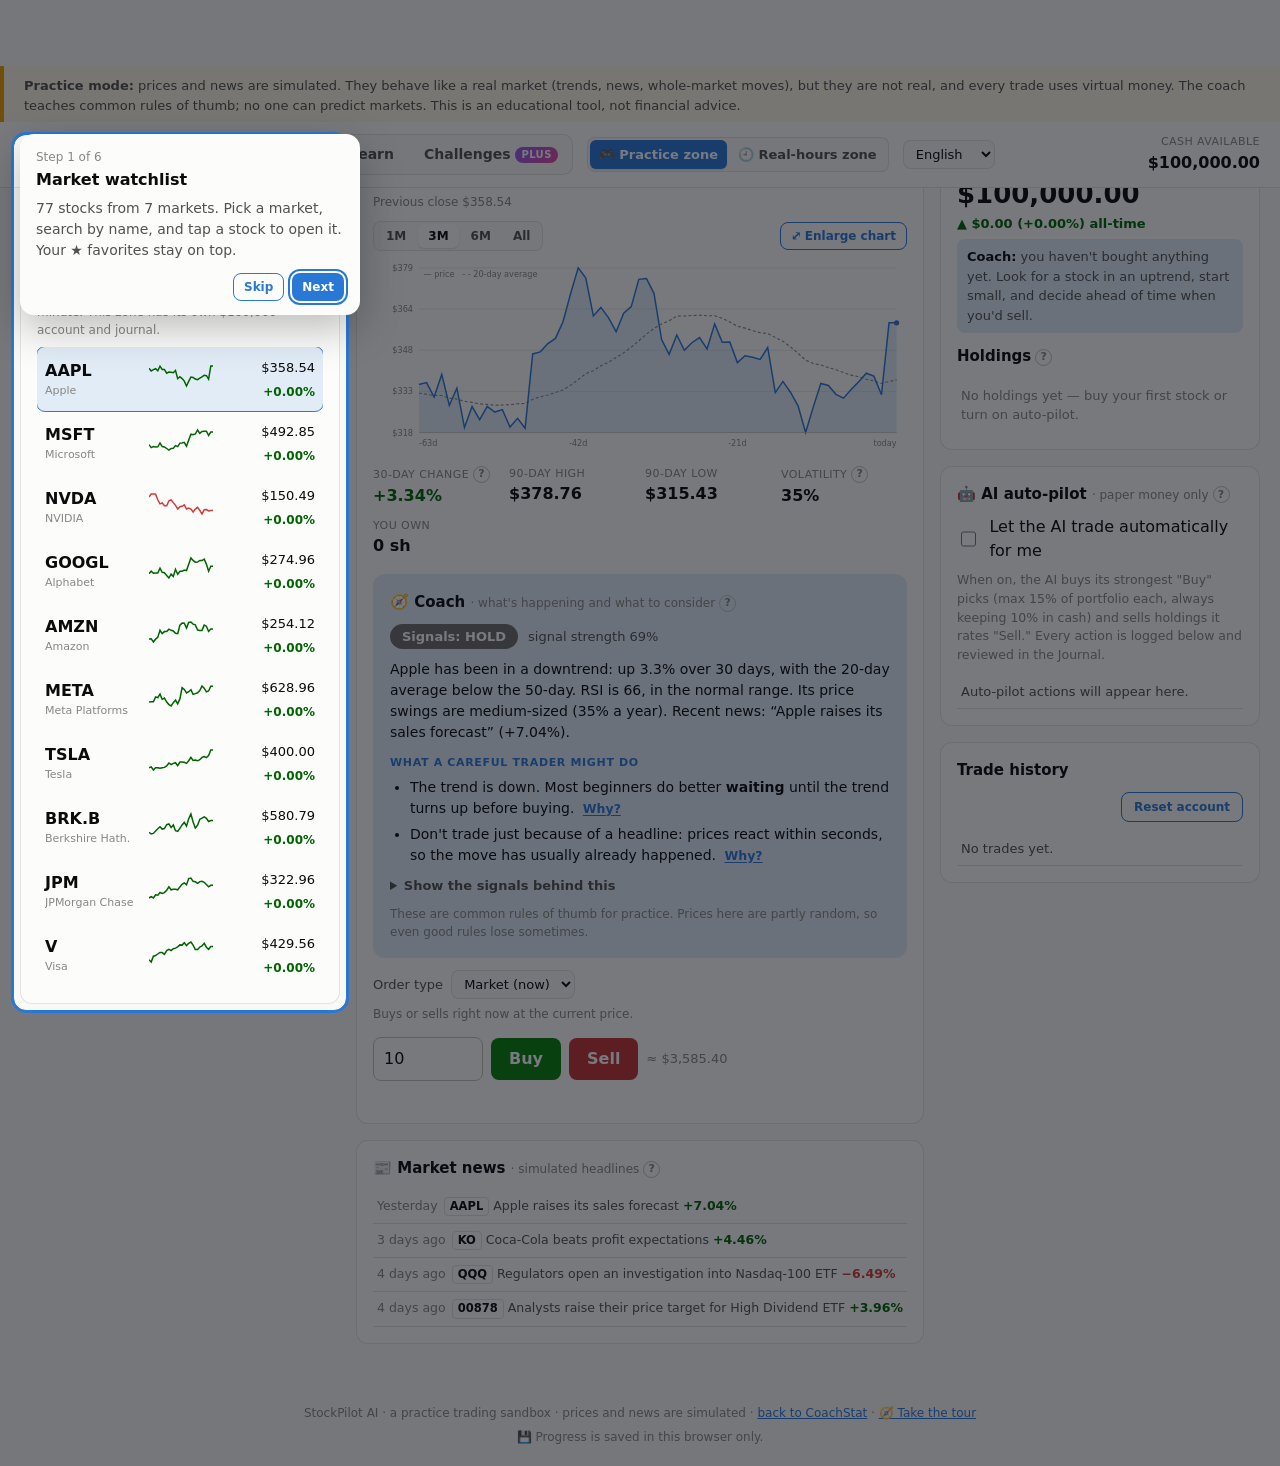
==== commit f768cbb2: "StockPilot: first-time guide, tappable vocabulary words, world-markets lesson - A 6-step guide intro" ====
--- a/stock-agent/index.html
+++ b/stock-agent/index.html
@@ -649,6 +649,26 @@
   .fav-star { margin-inline-end: 3px; }
   .cloud-status { margin-top: 6px; font-size: 12px; color: var(--muted); }
   .cloud-status:empty { display: none; }
+
+  /* ============ Vocabulary words in lessons + first-time guide ============ */
+  .gloss-word { font: inherit; color: inherit; background: none; border: 0; padding: 0; cursor: help;
+    border-bottom: 2px dotted var(--accent); }
+  .gloss-word:hover, .gloss-word:focus-visible { color: var(--accent); }
+  .gloss-pop { position: fixed; z-index: 60; background: var(--surface); color: var(--ink); border: 1px solid var(--border);
+    border-radius: 12px; padding: 12px 14px; box-shadow: 0 10px 30px rgba(0,0,0,.18); font-size: 14px; }
+  .gloss-pop .gp-term { font-size: 15px; }
+  .gloss-pop p { margin: 6px 0; color: var(--ink-2); }
+  .gloss-pop .gp-ex { font-size: 13px; }
+  .tour-hi { position: fixed; z-index: 70; border-radius: 12px; pointer-events: none;
+    box-shadow: 0 0 0 9999px rgba(10, 14, 22, .55); outline: 3px solid var(--accent); transition: all .25s ease; }
+  .tour-card { position: fixed; z-index: 71; background: var(--surface); color: var(--ink); border-radius: 14px;
+    padding: 14px 16px; box-shadow: 0 14px 40px rgba(0,0,0,.25); }
+  .tour-card h3 { margin: 2px 0 6px; font-size: 16px; }
+  .tour-card p { margin: 0 0 12px; font-size: 14px; color: var(--ink-2); }
+  .tour-step { font-size: 12px; color: var(--muted); }
+  .tour-btns { display: flex; gap: 8px; justify-content: flex-end; flex-wrap: wrap; }
+  .link-btn { font: inherit; background: none; border: 0; padding: 0; color: var(--accent); text-decoration: underline; cursor: pointer; }
+  @media (prefers-reduced-motion: reduce) { .tour-hi { transition: none; } }
 </style>
 </head>
 <body>
@@ -740,6 +760,7 @@
         <p class="coach-note" data-i18n="coach.note"></p>
       </div>
 
+      <div id="tradeBox">
       <div class="ord-row">
         <label for="ordType" data-i18n="ord.type">Order type</label>
         <select id="ordType" class="mkt-select">
@@ -761,6 +782,7 @@
       <div class="ord-box" id="ordBox" hidden>
         <h3 data-i18n="ord.open">Open orders</h3>
         <ul class="ord-list" id="ordList"></ul>
+      </div>
       </div>
     </div>
 
@@ -879,6 +901,7 @@
 <footer>
   <span data-i18n="footer">StockPilot AI · a practice trading sandbox · prices and news are simulated</span> ·
   <a href="../index.html" data-i18n="footer.back">back to CoachStat</a>
+  · <button type="button" class="link-btn" data-tour="start" data-i18n="tour.start">🧭 Take the tour</button>
   <div class="cloud-status" id="cloudStatus" role="status"></div>
 </footer>
 
@@ -2528,12 +2551,66 @@
 };
 
 /* Course order and units */
+// ---- Lesson: stock markets around the world ----
+const openNow = () => MKS.filter(mk => { const st = mktStatus(mk); return st.open && !st.lunch; });
+NEW_LESSONS.push({
+  id: "world", a: 0, tryIt: { sym: "7203" },
+  data: () => ({ n: MKS.length, open: openNow().map(mk => MARKETS[mk].flag + " " + t("mkt." + mk)).join(", "), held: new Set(Object.keys(state.holdings).map(s => market[s].mkt)).size }),
+  en: {
+    title: "Stock markets around the world", try: "Look at Toyota (7203)",
+    body: d => `
+      <p>Every country has its own stock exchange, and each one runs a little differently. StockPilot has ${d.n} markets: the US, Taiwan, Japan, India, Hong Kong, Europe and Saudi Arabia.</p>
+      <ul>
+        <li><b>Different clocks.</b> Each market opens in its own time zone, so when New York opens, Tokyo has already closed for the night. Tokyo and Hong Kong even stop for a <b>lunch break</b>, and Saudi Arabia trades from <b>Sunday to Thursday</b>.</li>
+        <li><b>Different rules.</b> Taiwan and Saudi Arabia limit how far a price can move in one day (±10%). The US, Europe and Hong Kong have no daily limit, so prices can jump much further.</li>
+        <li><b>Different money.</b> Each market uses its own currency: yen, rupees, euros, riyals and more. Your cash here stays in US dollars, so a foreign stock's value also moves with the exchange rate. This is <b>currency risk</b>.</li>
+      </ul>
+      <p>Owning stocks from several countries spreads your risk, because economies don't all rise and fall together. But it adds currency risk, so many investors keep most of their money in their home market and a smaller part abroad.</p>
+      ${key("each market has its own clock, currency and rules. Spreading across countries spreads risk, but adds currency risk.")}
+      ${live(d.open ? `Open right now in real time: <b>${d.open}</b>. You own stocks from <b>${d.held}</b> market${d.held === 1 ? "" : "s"}.` : `In real time, all ${d.n} markets are closed right now. You own stocks from <b>${d.held}</b> market${d.held === 1 ? "" : "s"}.`)}`,
+    q: "Which market trades from Sunday to Thursday?",
+    opts: ["Saudi Arabia", "Japan", "The United States"],
+    why: "The Saudi Exchange's week runs Sunday to Thursday, matching the working week there.",
+  },
+  zh: {
+    title: "全球股市", try: "看看豐田（7203）",
+    body: d => `
+      <p>每個國家都有自己的證券交易所，而且運作方式都有點不同。StockPilot 有 ${d.n} 個市場：美國、台灣、日本、印度、香港、歐洲和沙烏地阿拉伯。</p>
+      <ul>
+        <li><b>時鐘不同。</b>每個市場依自己的時區開盤，所以紐約開盤時，東京早就收盤了。東京和香港中午還會<b>午休</b>，沙烏地阿拉伯則是<b>週日到週四</b>交易。</li>
+        <li><b>規則不同。</b>台灣和沙烏地阿拉伯限制價格一天最多漲跌 ±10%。美國、歐洲和香港沒有每日漲跌幅限制，價格可以跳得更遠。</li>
+        <li><b>貨幣不同。</b>每個市場用自己的貨幣：日圓、盧比、歐元、里亞爾等等。你在這裡的現金是美元，所以外國股票的價值也會跟著匯率變動。這就是<b>匯率風險</b>。</li>
+      </ul>
+      <p>持有好幾個國家的股票可以分散風險，因為各國經濟不會同時漲跌。但這也會帶來匯率風險，所以很多投資人把大部分資金放在本國市場，小部分放在海外。</p>
+      ${key("每個市場都有自己的時鐘、貨幣和規則。分散到不同國家可以分散風險，但會增加匯率風險。")}
+      ${live(d.open ? `以真實時間來看，現在開盤的有：<b>${d.open}</b>。你持有 <b>${d.held}</b> 個市場的股票。` : `以真實時間來看，現在 ${d.n} 個市場都休市。你持有 <b>${d.held}</b> 個市場的股票。`)}`,
+    q: "哪個市場是週日到週四交易？",
+    opts: ["沙烏地阿拉伯", "日本", "美國"],
+    why: "沙烏地證券交易所的交易週是週日到週四，和當地的工作週一樣。",
+  },
+});
+EXTRAS.world = {
+  more: [
+    Q(0, ["You buy a Japanese stock. It rises 10% in yen, but the yen falls 10% against the dollar. Roughly how did you do in dollars?", ["About −1%: almost no gain", "+10%", "+20%"], "1.10 × 0.90 = 0.99, so the currency drop wiped out the gain. That's currency risk."],
+         ["你買了一檔日股。它以日圓計漲了 10%，但日圓對美元貶值 10%。換算成美元大約是多少？", ["約 −1%：幾乎沒賺", "+10%", "+20%"], "1.10 × 0.90 = 0.99，匯率下跌把漲幅吃掉了。這就是匯率風險。"]),
+    Q(0, ["Which two markets in StockPilot have a ±10% daily price limit?", ["Taiwan and Saudi Arabia", "The US and Europe", "Japan and Hong Kong"], "Taiwan and Saudi Arabia limit daily moves to 10% from the previous close."],
+         ["StockPilot 裡哪兩個市場有 ±10% 的每日漲跌幅限制？", ["台灣和沙烏地阿拉伯", "美國和歐洲", "日本和香港"], "台灣和沙烏地阿拉伯限制每天漲跌不超過昨收的 10%。"]),
+  ],
+  mission: M("Own stocks from 3 or more different markets at the same time", "同時持有 3 個以上不同市場的股票", () => new Set(Object.keys(state.holdings).map(s => market[s] && market[s].mkt)).size >= 3),
+  video: [
+    S("flags", { l: "🌏", r: "🌍" }, "Every country has its own stock exchange, currency and rules.", "每個國家都有自己的證券交易所、貨幣和規則。", { en: { mid: "7 markets", l: "Asia", r: "Europe & Americas" }, zh: { mid: "7 個市場", l: "亞洲", r: "歐洲與美洲" } }),
+    S("math", {}, "When New York opens, Tokyo is already closed for the night, and some markets even stop for lunch.", "紐約開盤時，東京早就收盤了，有些市場中午還會休息。", { en: { lines: ["Tokyo: lunch 11:30–12:30", "Hong Kong: lunch 12:00–13:00", "Saudi Arabia: Sunday–Thursday"] }, zh: { lines: ["東京：午休 11:30–12:30", "香港：午休 12:00–13:00", "沙烏地：週日到週四"] } }),
+    S("math", {}, "Some markets limit how far a price can move in a day. Others don't.", "有些市場限制價格一天的漲跌幅，有些則沒有。", { en: { lines: ["Taiwan, Saudi Arabia: ±10% a day", "US, Europe, Hong Kong: no limit"] }, zh: { lines: ["台灣、沙烏地：每天 ±10%", "美國、歐洲、香港：沒有限制"] } }),
+    S("math", {}, "Foreign stocks add currency risk: a falling currency can eat your gain.", "外國股票會帶來匯率風險：貨幣下跌可能吃掉你的獲利。", { en: { lines: ["Stock +10% in yen", "Yen −10% against the dollar", "≈ −1% in dollars"] }, zh: { lines: ["股價以日圓計 +10%", "日圓對美元 −10%", "換算美元 ≈ −1%"] } }),
+  ],
+};
+
 const UNITS = [
   { id: "u1", ids: ["basics", "buysell", "pnl", "orders"] },
   { id: "u2", ids: ["chart", "news", "ma", "rsi"] },
   { id: "u3", ids: ["risk", "diversify", "psychology", "whenact"] },
   { id: "u4", ids: ["compound", "dividends", "valuation", "cycles"] },
-  { id: "u5", ids: ["taiwan", "economy", "plan", "predict"] },
+  { id: "u5", ids: ["taiwan", "world", "economy", "plan", "predict"] },
 ];
 (() => {
   const all = [...LESSONS, ...NEW_LESSONS];
@@ -6476,6 +6553,137 @@
   ],
 });
 
+/* ============ Lesson "Stock markets around the world" in es, fr, hi, ar, bn ============ */
+addLanguage("es", { lessons: { world: {
+  title: "Las bolsas del mundo", try: "Ver Toyota (7203)",
+  body: d => `
+    <p>Cada país tiene su propia bolsa, y cada una funciona un poco distinto. StockPilot tiene ${d.n} mercados: EE. UU., Taiwán, Japón, India, Hong Kong, Europa y Arabia Saudí.</p>
+    <ul>
+      <li><b>Relojes distintos.</b> Cada mercado abre en su propia zona horaria, así que cuando abre Nueva York, Tokio ya cerró por la noche. Tokio y Hong Kong incluso paran para <b>comer</b>, y Arabia Saudí opera de <b>domingo a jueves</b>.</li>
+      <li><b>Reglas distintas.</b> Taiwán y Arabia Saudí limitan cuánto puede moverse un precio en un día (±10 %). EE. UU., Europa y Hong Kong no tienen límite diario, así que los precios pueden saltar mucho más.</li>
+      <li><b>Dinero distinto.</b> Cada mercado usa su moneda: yenes, rupias, euros, riales y más. Aquí tu efectivo está en dólares, así que el valor de una acción extranjera también se mueve con el tipo de cambio. Es el <b>riesgo de divisa</b>.</li>
+    </ul>
+    <p>Tener acciones de varios países reparte el riesgo, porque las economías no suben y bajan a la vez. Pero añade riesgo de divisa, por eso muchos inversores tienen casi todo en su mercado local y una parte menor fuera.</p>
+    ${key("cada mercado tiene su reloj, su moneda y sus reglas. Repartir entre países reparte el riesgo, pero añade riesgo de divisa.")}
+    ${live(d.open ? `Abiertos ahora en tiempo real: <b>${d.open}</b>. Tienes acciones de <b>${d.held}</b> mercado${d.held === 1 ? "" : "s"}.` : `En tiempo real, los ${d.n} mercados están cerrados ahora. Tienes acciones de <b>${d.held}</b> mercado${d.held === 1 ? "" : "s"}.`)}`,
+  quiz: [
+    ["¿Qué mercado opera de domingo a jueves?", ["Arabia Saudí", "Japón", "Estados Unidos"], "La semana de la bolsa saudí va de domingo a jueves, como la semana laboral allí."],
+    ["Compras una acción japonesa. Sube un 10 % en yenes, pero el yen cae un 10 % frente al dólar. ¿Cómo te fue en dólares, más o menos?", ["Cerca de −1 %: casi sin ganancia", "+10 %", "+20 %"], "1,10 × 0,90 = 0,99: la caída de la moneda se comió la ganancia. Eso es riesgo de divisa."],
+    ["¿Qué dos mercados de StockPilot tienen un límite diario de ±10 %?", ["Taiwán y Arabia Saudí", "EE. UU. y Europa", "Japón y Hong Kong"], "Taiwán y Arabia Saudí limitan el movimiento diario al 10 % desde el cierre anterior."],
+  ],
+  mission: "Ten acciones de 3 o más mercados distintos a la vez",
+  video: [
+    ["Cada país tiene su propia bolsa, su moneda y sus reglas.", { mid: "7 mercados", l: "Asia", r: "Europa y América" }],
+    ["Cuando abre Nueva York, Tokio ya cerró, y algunos mercados incluso paran para comer.", { lines: ["Tokio: comida 11:30–12:30", "Hong Kong: comida 12:00–13:00", "Arabia Saudí: domingo a jueves"] }],
+    ["Algunos mercados limitan cuánto puede moverse un precio en un día. Otros no.", { lines: ["Taiwán, Arabia Saudí: ±10 % al día", "EE. UU., Europa, Hong Kong: sin límite"] }],
+    ["Las acciones extranjeras añaden riesgo de divisa: una moneda que cae puede comerse tu ganancia.", { lines: ["Acción +10 % en yenes", "Yen −10 % frente al dólar", "≈ −1 % en dólares"] }],
+  ],
+} } });
+
+addLanguage("fr", { lessons: { world: {
+  title: "Les Bourses du monde", try: "Voir Toyota (7203)",
+  body: d => `
+    <p>Chaque pays a sa propre Bourse, et chacune fonctionne un peu différemment. StockPilot compte ${d.n} marchés : les États-Unis, Taïwan, le Japon, l’Inde, Hong Kong, l’Europe et l’Arabie saoudite.</p>
+    <ul>
+      <li><b>Des horloges différentes.</b> Chaque marché ouvre dans son fuseau horaire : quand New York ouvre, Tokyo est déjà fermé pour la nuit. Tokyo et Hong Kong font même une <b>pause déjeuner</b>, et l’Arabie saoudite échange du <b>dimanche au jeudi</b>.</li>
+      <li><b>Des règles différentes.</b> Taïwan et l’Arabie saoudite limitent la variation d’un prix sur une journée (±10 %). Les États-Unis, l’Europe et Hong Kong n’ont pas de limite quotidienne : les prix peuvent bondir bien plus.</li>
+      <li><b>Des monnaies différentes.</b> Chaque marché a sa monnaie : yen, roupie, euro, riyal… Ici, vos liquidités restent en dollars : la valeur d’une action étrangère suit donc aussi le taux de change. C’est le <b>risque de change</b>.</li>
+    </ul>
+    <p>Détenir des actions de plusieurs pays répartit le risque, car les économies ne montent et ne baissent pas toutes en même temps. Mais cela ajoute un risque de change : beaucoup d’investisseurs gardent l’essentiel dans leur marché national et une plus petite part à l’étranger.</p>
+    ${key("chaque marché a son horloge, sa monnaie et ses règles. Se répartir entre pays répartit le risque, mais ajoute un risque de change.")}
+    ${live(d.open ? `Ouverts en ce moment, en temps réel : <b>${d.open}</b>. Vous détenez des actions de <b>${d.held}</b> marché${d.held === 1 ? "" : "s"}.` : `En temps réel, les ${d.n} marchés sont fermés en ce moment. Vous détenez des actions de <b>${d.held}</b> marché${d.held === 1 ? "" : "s"}.`)}`,
+  quiz: [
+    ["Quel marché échange du dimanche au jeudi ?", ["L’Arabie saoudite", "Le Japon", "Les États-Unis"], "La semaine de la Bourse saoudienne va du dimanche au jeudi, comme la semaine de travail là-bas."],
+    ["Vous achetez une action japonaise. Elle gagne 10 % en yens, mais le yen perd 10 % face au dollar. Environ combien gagnez-vous en dollars ?", ["Environ −1 % : presque rien", "+10 %", "+20 %"], "1,10 × 0,90 = 0,99 : la baisse de la monnaie a effacé le gain. C’est le risque de change."],
+    ["Quels deux marchés de StockPilot ont une limite quotidienne de ±10 % ?", ["Taïwan et l’Arabie saoudite", "Les États-Unis et l’Europe", "Le Japon et Hong Kong"], "Taïwan et l’Arabie saoudite limitent la variation quotidienne à 10 % par rapport à la clôture précédente."],
+  ],
+  mission: "Détenez des actions de 3 marchés différents ou plus en même temps",
+  video: [
+    ["Chaque pays a sa propre Bourse, sa monnaie et ses règles.", { mid: "7 marchés", l: "Asie", r: "Europe et Amériques" }],
+    ["Quand New York ouvre, Tokyo est déjà fermé, et certains marchés font même une pause déjeuner.", { lines: ["Tokyo : déjeuner 11h30–12h30", "Hong Kong : déjeuner 12h00–13h00", "Arabie saoudite : dimanche–jeudi"] }],
+    ["Certains marchés limitent la variation d’un prix sur une journée. D’autres non.", { lines: ["Taïwan, Arabie saoudite : ±10 % par jour", "États-Unis, Europe, Hong Kong : aucune limite"] }],
+    ["Les actions étrangères ajoutent un risque de change : une monnaie qui baisse peut effacer votre gain.", { lines: ["Action +10 % en yens", "Yen −10 % face au dollar", "≈ −1 % en dollars"] }],
+  ],
+} } });
+
+addLanguage("hi", { lessons: { world: {
+  title: "दुनिया भर के शेयर बाज़ार", try: "Toyota (7203) देखें",
+  body: d => `
+    <p>हर देश का अपना स्टॉक एक्सचेंज है, और हर एक थोड़ा अलग तरीके से चलता है। StockPilot में ${d.n} बाज़ार हैं: अमेरिका, ताइवान, जापान, भारत, हांगकांग, यूरोप और सऊदी अरब।</p>
+    <ul>
+      <li><b>अलग घड़ियाँ।</b> हर बाज़ार अपने टाइम ज़ोन में खुलता है, इसलिए जब न्यूयॉर्क खुलता है, टोक्यो रात के लिए बंद हो चुका होता है। टोक्यो और हांगकांग में <b>लंच ब्रेक</b> भी होता है, और सऊदी अरब <b>रविवार से गुरुवार</b> ट्रेड करता है।</li>
+      <li><b>अलग नियम।</b> ताइवान और सऊदी अरब एक दिन में कीमत की चाल सीमित करते हैं (±10%)। अमेरिका, यूरोप और हांगकांग में कोई दैनिक सीमा नहीं, इसलिए कीमतें कहीं ज़्यादा उछल सकती हैं।</li>
+      <li><b>अलग पैसा।</b> हर बाज़ार की अपनी मुद्रा है: येन, रुपया, यूरो, रियाल वगैरह। यहाँ आपका नकद अमेरिकी डॉलर में है, इसलिए विदेशी शेयर का मूल्य विनिमय दर के साथ भी बदलता है। इसे <b>मुद्रा जोखिम</b> कहते हैं।</li>
+    </ul>
+    <p>कई देशों के शेयर रखने से जोखिम बँटता है, क्योंकि सभी अर्थव्यवस्थाएँ एक साथ ऊपर-नीचे नहीं होतीं। लेकिन इससे मुद्रा जोखिम जुड़ता है, इसलिए कई निवेशक ज़्यादातर पैसा अपने देश के बाज़ार में और छोटा हिस्सा विदेश में रखते हैं।</p>
+    ${key("हर बाज़ार की अपनी घड़ी, मुद्रा और नियम हैं। देशों में बाँटने से जोखिम बँटता है, पर मुद्रा जोखिम जुड़ता है।")}
+    ${live(d.open ? `असली समय में अभी खुले हैं: <b>${d.open}</b>। आपके पास <b>${d.held}</b> बाज़ारों के शेयर हैं।` : `असली समय में अभी सभी ${d.n} बाज़ार बंद हैं। आपके पास <b>${d.held}</b> बाज़ारों के शेयर हैं।`)}`,
+  quiz: [
+    ["कौन-सा बाज़ार रविवार से गुरुवार ट्रेड करता है?", ["सऊदी अरब", "जापान", "अमेरिका"], "सऊदी एक्सचेंज का हफ़्ता रविवार से गुरुवार चलता है, वहाँ के कामकाजी हफ़्ते की तरह।"],
+    ["आप एक जापानी शेयर ख़रीदते हैं। वह येन में 10% बढ़ता है, लेकिन येन डॉलर के मुक़ाबले 10% गिरता है। डॉलर में मोटे तौर पर क्या हुआ?", ["लगभग −1%: लगभग कोई फ़ायदा नहीं", "+10%", "+20%"], "1.10 × 0.90 = 0.99, यानी मुद्रा की गिरावट ने मुनाफ़ा मिटा दिया। यही मुद्रा जोखिम है।"],
+    ["StockPilot के किन दो बाज़ारों में ±10% की दैनिक सीमा है?", ["ताइवान और सऊदी अरब", "अमेरिका और यूरोप", "जापान और हांगकांग"], "ताइवान और सऊदी अरब दैनिक चाल को पिछले बंद भाव से 10% तक सीमित रखते हैं।"],
+  ],
+  mission: "एक साथ 3 या ज़्यादा अलग-अलग बाज़ारों के शेयर रखें",
+  video: [
+    ["हर देश का अपना स्टॉक एक्सचेंज, मुद्रा और नियम होते हैं।", { mid: "7 बाज़ार", l: "एशिया", r: "यूरोप और अमेरिका" }],
+    ["जब न्यूयॉर्क खुलता है, टोक्यो बंद हो चुका होता है, और कुछ बाज़ार लंच के लिए रुकते भी हैं।", { lines: ["टोक्यो: लंच 11:30–12:30", "हांगकांग: लंच 12:00–13:00", "सऊदी अरब: रविवार–गुरुवार"] }],
+    ["कुछ बाज़ार एक दिन में कीमत की चाल सीमित करते हैं। कुछ नहीं करते।", { lines: ["ताइवान, सऊदी अरब: रोज़ ±10%", "अमेरिका, यूरोप, हांगकांग: कोई सीमा नहीं"] }],
+    ["विदेशी शेयर मुद्रा जोखिम जोड़ते हैं: गिरती मुद्रा आपका मुनाफ़ा खा सकती है।", { lines: ["शेयर येन में +10%", "येन डॉलर के मुक़ाबले −10%", "डॉलर में ≈ −1%"] }],
+  ],
+} } });
+
+addLanguage("ar", { lessons: { world: {
+  title: "أسواق الأسهم حول العالم", try: "شاهد تويوتا (7203)",
+  body: d => `
+    <p>لكل دولة بورصتها الخاصة، وكل واحدة تعمل بطريقة مختلفة قليلًا. في StockPilot يوجد ${d.n} أسواق: أمريكا وتايوان واليابان والهند وهونغ كونغ وأوروبا والسعودية.</p>
+    <ul>
+      <li><b>ساعات مختلفة.</b> كل سوق يفتح في منطقته الزمنية، لذا عندما تفتح نيويورك تكون طوكيو قد أغلقت ليلًا. وتتوقف طوكيو وهونغ كونغ أيضًا من أجل <b>استراحة الغداء</b>، وتتداول السعودية من <b>الأحد إلى الخميس</b>.</li>
+      <li><b>قواعد مختلفة.</b> تحدّ تايوان والسعودية من تحرك السعر في يوم واحد (±10%). أما أمريكا وأوروبا وهونغ كونغ فلا حد يوميًا فيها، لذا قد تقفز الأسعار أكثر بكثير.</li>
+      <li><b>عملات مختلفة.</b> لكل سوق عملته: الين والروبية واليورو والريال وغيرها. نقدك هنا بالدولار الأمريكي، لذا تتحرك قيمة السهم الأجنبي أيضًا مع سعر الصرف. هذا هو <b>خطر العملة</b>.</li>
+    </ul>
+    <p>امتلاك أسهم من عدة دول يوزع المخاطر، لأن الاقتصادات لا ترتفع وتنخفض معًا. لكنه يضيف خطر العملة، لذا يحتفظ كثير من المستثمرين بمعظم أموالهم في سوقهم المحلية وبجزء أصغر في الخارج.</p>
+    ${key("لكل سوق ساعته وعملته وقواعده. التوزيع بين الدول يوزع المخاطر، لكنه يضيف خطر العملة.")}
+    ${live(d.open ? `المفتوحة الآن بالوقت الحقيقي: <b>${d.open}</b>. تملك أسهمًا من <b>${d.held}</b> سوق.` : `بالوقت الحقيقي، كل الأسواق الـ ${d.n} مغلقة الآن. تملك أسهمًا من <b>${d.held}</b> سوق.`)}`,
+  quiz: [
+    ["أي سوق يتداول من الأحد إلى الخميس؟", ["السعودية", "اليابان", "الولايات المتحدة"], "أسبوع السوق المالية السعودية من الأحد إلى الخميس، مثل أسبوع العمل هناك."],
+    ["تشتري سهمًا يابانيًا. يرتفع 10% بالين، لكن الين يهبط 10% أمام الدولار. كيف كانت نتيجتك بالدولار تقريبًا؟", ["نحو −1%: لا ربح تقريبًا", "+10%", "+20%"], "1.10 × 0.90 = 0.99، أي أن هبوط العملة محا الربح. هذا هو خطر العملة."],
+    ["أي سوقين في StockPilot لديهما حد يومي ±10%؟", ["تايوان والسعودية", "أمريكا وأوروبا", "اليابان وهونغ كونغ"], "تحد تايوان والسعودية التحرك اليومي بـ 10% من سعر الإغلاق السابق."],
+  ],
+  mission: "امتلك أسهمًا من 3 أسواق مختلفة أو أكثر في الوقت نفسه",
+  video: [
+    ["لكل دولة بورصتها وعملتها وقواعدها.", { mid: "7 أسواق", l: "آسيا", r: "أوروبا والأمريكتان" }],
+    ["عندما تفتح نيويورك تكون طوكيو قد أغلقت، وبعض الأسواق تتوقف حتى للغداء.", { lines: ["طوكيو: غداء 11:30–12:30", "هونغ كونغ: غداء 12:00–13:00", "السعودية: الأحد–الخميس"] }],
+    ["بعض الأسواق تحد من تحرك السعر في اليوم، وبعضها لا.", { lines: ["تايوان، السعودية: ±10% يوميًا", "أمريكا، أوروبا، هونغ كونغ: بلا حد"] }],
+    ["الأسهم الأجنبية تضيف خطر العملة: العملة الهابطة قد تأكل ربحك.", { lines: ["السهم +10% بالين", "الين −10% أمام الدولار", "≈ −1% بالدولار"] }],
+  ],
+} } });
+
+addLanguage("bn", { lessons: { world: {
+  title: "বিশ্বের শেয়ারবাজার", try: "Toyota (7203) দেখুন",
+  body: d => `
+    <p>প্রতিটি দেশের নিজস্ব স্টক এক্সচেঞ্জ আছে, আর প্রতিটি একটু আলাদাভাবে চলে। StockPilot-এ ${d.n}টি বাজার আছে: যুক্তরাষ্ট্র, তাইওয়ান, জাপান, ভারত, হংকং, ইউরোপ ও সৌদি আরব।</p>
+    <ul>
+      <li><b>আলাদা ঘড়ি।</b> প্রতিটি বাজার নিজের টাইম জোনে খোলে, তাই নিউ ইয়র্ক খুললে টোকিও রাতের জন্য বন্ধ হয়ে গেছে। টোকিও ও হংকং-এ <b>দুপুরের বিরতিও</b> হয়, আর সৌদি আরব <b>রবিবার থেকে বৃহস্পতিবার</b> ট্রেড করে।</li>
+      <li><b>আলাদা নিয়ম।</b> তাইওয়ান ও সৌদি আরব এক দিনে দামের নড়াচড়া সীমিত রাখে (±10%)। যুক্তরাষ্ট্র, ইউরোপ ও হংকং-এ কোনো দৈনিক সীমা নেই, তাই দাম অনেক বেশি লাফাতে পারে।</li>
+      <li><b>আলাদা টাকা।</b> প্রতিটি বাজারের নিজস্ব মুদ্রা: ইয়েন, রুপি, ইউরো, রিয়াল ইত্যাদি। এখানে আপনার নগদ মার্কিন ডলারে, তাই বিদেশি শেয়ারের মূল্য বিনিময় হারের সঙ্গেও বদলায়। একে <b>মুদ্রা ঝুঁকি</b> বলে।</li>
+    </ul>
+    <p>কয়েকটি দেশের শেয়ার রাখলে ঝুঁকি ছড়িয়ে যায়, কারণ সব অর্থনীতি একসঙ্গে ওঠানামা করে না। তবে এতে মুদ্রা ঝুঁকি যোগ হয়, তাই অনেক বিনিয়োগকারী বেশিরভাগ টাকা নিজের দেশের বাজারে আর ছোট অংশ বিদেশে রাখেন।</p>
+    ${key("প্রতিটি বাজারের নিজস্ব ঘড়ি, মুদ্রা ও নিয়ম আছে। দেশে দেশে ছড়ালে ঝুঁকি ছড়ায়, তবে মুদ্রা ঝুঁকি যোগ হয়।")}
+    ${live(d.open ? `আসল সময়ে এখন খোলা: <b>${d.open}</b>। আপনার কাছে <b>${d.held}</b>টি বাজারের শেয়ার আছে।` : `আসল সময়ে এখন ${d.n}টি বাজারই বন্ধ। আপনার কাছে <b>${d.held}</b>টি বাজারের শেয়ার আছে।`)}`,
+  quiz: [
+    ["কোন বাজার রবিবার থেকে বৃহস্পতিবার ট্রেড করে?", ["সৌদি আরব", "জাপান", "যুক্তরাষ্ট্র"], "সৌদি এক্সচেঞ্জের সপ্তাহ রবিবার থেকে বৃহস্পতিবার, সেখানকার কাজের সপ্তাহের মতো।"],
+    ["আপনি একটি জাপানি শেয়ার কিনলেন। ইয়েনে এটি 10% বাড়ল, কিন্তু ডলারের বিপরীতে ইয়েন 10% কমল। ডলারে মোটামুটি কী হলো?", ["প্রায় −1%: প্রায় কোনো লাভ নেই", "+10%", "+20%"], "1.10 × 0.90 = 0.99, অর্থাৎ মুদ্রার পতন লাভ মুছে দিয়েছে। এটাই মুদ্রা ঝুঁকি।"],
+    ["StockPilot-এর কোন দুটি বাজারে ±10% দৈনিক সীমা আছে?", ["তাইওয়ান ও সৌদি আরব", "যুক্তরাষ্ট্র ও ইউরোপ", "জাপান ও হংকং"], "তাইওয়ান ও সৌদি আরব দৈনিক নড়াচড়া আগের বন্ধ দামের 10%-এ সীমিত রাখে।"],
+  ],
+  mission: "একসঙ্গে 3টি বা তার বেশি আলাদা বাজারের শেয়ার রাখুন",
+  video: [
+    ["প্রতিটি দেশের নিজস্ব স্টক এক্সচেঞ্জ, মুদ্রা ও নিয়ম আছে।", { mid: "7টি বাজার", l: "এশিয়া", r: "ইউরোপ ও আমেরিকা" }],
+    ["নিউ ইয়র্ক খুললে টোকিও বন্ধ হয়ে গেছে, আর কিছু বাজার দুপুরে বিরতিও নেয়।", { lines: ["টোকিও: বিরতি 11:30–12:30", "হংকং: বিরতি 12:00–13:00", "সৌদি আরব: রবিবার–বৃহস্পতিবার"] }],
+    ["কিছু বাজার এক দিনে দামের নড়াচড়া সীমিত রাখে। কিছু রাখে না।", { lines: ["তাইওয়ান, সৌদি আরব: দিনে ±10%", "যুক্তরাষ্ট্র, ইউরোপ, হংকং: কোনো সীমা নেই"] }],
+    ["বিদেশি শেয়ারে মুদ্রা ঝুঁকি যোগ হয়: পড়ন্ত মুদ্রা আপনার লাভ খেয়ে ফেলতে পারে।", { lines: ["শেয়ার ইয়েনে +10%", "ডলারের বিপরীতে ইয়েন −10%", "ডলারে ≈ −1%"] }],
+  ],
+} } });
+
 /* ============ Markets around the world: Japan, India, Hong Kong, Europe, Saudi Arabia ============ */
 // Adds the new markets, industries and headlines to every language, and makes a few
 // coach messages work for any number of markets instead of just the US and Taiwan.
@@ -6719,11 +6927,20 @@
 TS_WORDS.push(["沙乌地", "沙特"], ["娇生", "强生"], ["耐吉", "耐克"], ["好市多", "开市客"], ["那斯达克", "纳斯达克"],
   ["空中巴士", "空客"], ["艾司摩尔", "阿斯麦"], ["东京威力科创", "东京电子"], ["利雅德", "利雅得"], ["日圆", "日元"],
   ["波克夏", "伯克希尔"], ["辉达", "英伟达"]);
+// More characters found by scanning every Traditional Chinese string the app shows
+Object.assign(TS_MAP, { "態": "态", "獵": "猎", "滿": "满", "畢": "毕", "遊": "游", "戲": "戏", "裝": "装", "載": "载", "儲": "储", "請": "请",
+  "須": "须", "歷": "历", "離": "离", "績": "绩", "綜": "综", "車": "车", "搶": "抢", "終": "终", "嘯": "啸", "護": "护", "貝": "贝",
+  "紓": "纾", "負": "负", "慘": "惨", "衛": "卫", "織": "织", "諾": "诺", "復": "复", "撐": "撑", "傷": "伤", "兇": "凶", "購": "购",
+  "艱": "艰", "爭": "争", "製": "制", "鈕": "钮", "擇": "择", "適": "适", "緒": "绪", "貪": "贪", "認": "认", "頻": "频", "寫": "写",
+  "養": "养", "趕": "赶", "複": "复", "勝": "胜", "領": "领", "環": "环", "閱": "阅", "讀": "读", "繳": "缴", "辦": "办", "庫": "库",
+  "誠": "诚", "牽": "牵", "屬": "属", "願": "愿", "鍵": "键", "翹": "翘", "導": "导", "繞": "绕", "詐": "诈", "徵": "征", "閒": "闲" });
+TS_WORDS.push(["看著", "看着"], ["接著", "接着"], ["跟著", "跟着"], ["隨著", "随着"], ["抱著", "抱着"], ["帶著", "带着"], ["著急", "着急"]);
 
 /* ============ Limit/stop-loss orders, favorites, cloud save: texts in every language ============ */
 (() => {
   const TX = {
     en: {
+      "b.all.d": "Finish every lesson",
       "cloud.on": "☁️ Progress is saved to your Claude account, so it follows you to your other devices.", "cloud.local": "💾 Progress is saved in this browser only.",
       "cloud.error": "⚠️ Could not save to your account just now. Progress is still saved in this browser, and the app will try again.", "cloud.restored": "☁️ Loaded your saved progress from your account.",
       "ord.type": "Order type", "ord.market": "Market (now)", "ord.limit": "Limit", "ord.stop": "Stop-loss", "ord.px": "Price",
@@ -6746,6 +6963,7 @@
       "fav.none": "No favorites yet. Open a stock and tap ☆ next to its name.",
     },
     zh: {
+      "b.all.d": "完成所有課程",
       "cloud.on": "☁️ 進度已存到你的 Claude 帳號，換裝置也能接著玩。", "cloud.local": "💾 進度只存在這個瀏覽器裡。",
       "cloud.error": "⚠️ 暫時無法存到你的帳號。進度仍存在這個瀏覽器裡，稍後會再試一次。", "cloud.restored": "☁️ 已從你的帳號載入儲存的進度。",
       "ord.type": "委託方式", "ord.market": "市價（立即）", "ord.limit": "限價", "ord.stop": "停損", "ord.px": "價格",
@@ -6768,6 +6986,7 @@
       "fav.none": "還沒有最愛的股票。打開一檔股票，點名稱旁邊的 ☆。",
     },
     es: {
+      "b.all.d": "Termina todas las lecciones",
       "cloud.on": "☁️ Tu progreso se guarda en tu cuenta de Claude y te sigue a tus otros dispositivos.", "cloud.local": "💾 Tu progreso solo se guarda en este navegador.",
       "cloud.error": "⚠️ Ahora no se pudo guardar en tu cuenta. El progreso sigue guardado en este navegador y se volverá a intentar.", "cloud.restored": "☁️ Se cargó el progreso guardado en tu cuenta.",
       "ord.type": "Tipo de orden", "ord.market": "Mercado (ahora)", "ord.limit": "Limitada", "ord.stop": "Stop-loss", "ord.px": "Precio",
@@ -6790,6 +7009,7 @@
       "fav.none": "Aún no tienes favoritas. Abre una acción y toca ☆ junto a su nombre.",
     },
     fr: {
+      "b.all.d": "Terminer toutes les leçons",
       "cloud.on": "☁️ Votre progression est enregistrée dans votre compte Claude et vous suit sur vos autres appareils.", "cloud.local": "💾 La progression est enregistrée uniquement dans ce navigateur.",
       "cloud.error": "⚠️ Impossible d’enregistrer dans votre compte pour le moment. La progression reste enregistrée dans ce navigateur et l’app réessaiera.", "cloud.restored": "☁️ Progression enregistrée chargée depuis votre compte.",
       "ord.type": "Type d’ordre", "ord.market": "Au marché (maintenant)", "ord.limit": "À cours limité", "ord.stop": "Stop-loss", "ord.px": "Prix",
@@ -6812,6 +7032,7 @@
       "fav.none": "Pas encore de favoris. Ouvrez une action et touchez ☆ à côté de son nom.",
     },
     hi: {
+      "b.all.d": "सभी पाठ पूरे करें",
       "cloud.on": "☁️ प्रगति आपके Claude खाते में सहेजी जाती है, इसलिए दूसरे डिवाइस पर भी मिलती है।", "cloud.local": "💾 प्रगति सिर्फ़ इस ब्राउज़र में सहेजी गई है।",
       "cloud.error": "⚠️ अभी आपके खाते में सहेज नहीं पाए। प्रगति इस ब्राउज़र में सुरक्षित है, ऐप फिर कोशिश करेगा।", "cloud.restored": "☁️ आपके खाते से सहेजी गई प्रगति लोड हुई।",
       "ord.type": "ऑर्डर का प्रकार", "ord.market": "मार्केट (अभी)", "ord.limit": "लिमिट", "ord.stop": "स्टॉप-लॉस", "ord.px": "कीमत",
@@ -6834,6 +7055,7 @@
       "fav.none": "अभी कोई पसंदीदा नहीं। कोई शेयर खोलें और उसके नाम के पास ☆ दबाएँ।",
     },
     ar: {
+      "b.all.d": "أنهِ جميع الدروس",
       "cloud.on": "☁️ يُحفظ تقدمك في حسابك على Claude، لذا يرافقك على أجهزتك الأخرى.", "cloud.local": "💾 يُحفظ التقدم في هذا المتصفح فقط.",
       "cloud.error": "⚠️ تعذّر الحفظ في حسابك الآن. ما زال التقدم محفوظًا في هذا المتصفح، وسيحاول التطبيق مجددًا.", "cloud.restored": "☁️ تم تحميل تقدمك المحفوظ من حسابك.",
       "ord.type": "نوع الأمر", "ord.market": "السوق (الآن)", "ord.limit": "محدد السعر", "ord.stop": "وقف الخسارة", "ord.px": "السعر",
@@ -6856,6 +7078,7 @@
       "fav.none": "لا توجد أسهم مفضلة بعد. افتح سهمًا واضغط ☆ بجانب اسمه.",
     },
     bn: {
+      "b.all.d": "সব পাঠ শেষ করুন",
       "cloud.on": "☁️ অগ্রগতি আপনার Claude অ্যাকাউন্টে সংরক্ষিত হয়, তাই অন্য ডিভাইসেও পাবেন।", "cloud.local": "💾 অগ্রগতি শুধু এই ব্রাউজারে সংরক্ষিত।",
       "cloud.error": "⚠️ এখন আপনার অ্যাকাউন্টে সংরক্ষণ করা গেল না। অগ্রগতি এই ব্রাউজারে আছে, অ্যাপ আবার চেষ্টা করবে।", "cloud.restored": "☁️ আপনার অ্যাকাউন্ট থেকে সংরক্ষিত অগ্রগতি লোড হয়েছে।",
       "ord.type": "অর্ডারের ধরন", "ord.market": "মার্কেট (এখনই)", "ord.limit": "লিমিট", "ord.stop": "স্টপ-লস", "ord.px": "দাম",
@@ -6879,6 +7102,67 @@
     },
   };
   for (const [lg, tx] of Object.entries(TX)) if (I18N[lg]) Object.assign(I18N[lg], tx);
+})();
+
+/* ---- First-time guide ---- */
+(() => {
+  const T = {
+    en: ["🧭 Take the tour", "Next", "Back", "Skip", "Let's go!", v => `Step ${v.i} of ${v.n}`, [
+      ["Market watchlist", "77 stocks from 7 markets. Pick a market, search by name, and tap a stock to open it. Your ★ favorites stay on top."],
+      ["Price chart and coach", "See how the price has moved, then read the coach: what's happening and what a careful trader might do. Tap any ? to open the matching lesson."],
+      ["Buy and sell", "Choose how many shares and an order type: Market buys now, Limit waits for your price, and Stop-loss sells automatically to limit a loss."],
+      ["Journal, lessons and challenges", "The Journal reviews every trade you make. Learn has 21 lessons with videos and quizzes. Challenges lets you replay famous market events."],
+      ["Two practice areas", "The Practice zone moves all the time. The Real-hours zone follows each market's real trading hours. Each has its own $100,000 of virtual money."],
+      ["Your language", "Switch between 8 languages here at any time. Have fun, and remember: it's all virtual money!"]]],
+    zh: ["🧭 導覽", "下一步", "上一步", "略過", "開始吧！", v => `第 ${v.i} 步，共 ${v.n} 步`, [
+      ["市場觀察清單", "7 個市場、77 檔股票。選擇市場、用名稱搜尋，點一檔股票就能打開。你的 ★ 最愛會排在最上面。"],
+      ["價格走勢圖和教練", "看看價格怎麼變動，再讀教練的說明：發生了什麼事、謹慎的投資人可能會怎麼做。點任何一個「?」就能打開相關課程。"],
+      ["買進和賣出", "選擇股數和委託方式：市價立刻買，限價等你的價格，停損會自動賣出來限制虧損。"],
+      ["日誌、課程和挑戰", "交易日誌會檢討你的每一筆交易。學習區有 21 堂附影片和測驗的課程。挑戰區可以重溫著名的市場事件。"],
+      ["兩個練習區", "練習區的價格隨時在動。真實練習區依照每個市場真實的交易時間。兩區各有 10 萬美元的虛擬資金。"],
+      ["你的語言", "隨時可以在這裡切換 8 種語言。玩得開心，記得：這裡全都是虛擬的錢！"]]],
+    es: ["🧭 Ver la guía", "Siguiente", "Atrás", "Omitir", "¡Vamos!", v => `Paso ${v.i} de ${v.n}`, [
+      ["Lista de mercados", "77 acciones de 7 mercados. Elige un mercado, busca por nombre y toca una acción para abrirla. Tus ★ favoritas quedan arriba."],
+      ["Gráfico y coach", "Mira cómo se ha movido el precio y lee al coach: qué está pasando y qué haría un inversor prudente. Toca cualquier ? para abrir la lección."],
+      ["Comprar y vender", "Elige cuántas acciones y el tipo de orden: Mercado compra ya, Limitada espera tu precio y Stop-loss vende sola para limitar una pérdida."],
+      ["Diario, lecciones y retos", "El Diario revisa cada operación. Aprender tiene 21 lecciones con vídeos y preguntas. Retos te deja revivir momentos famosos del mercado."],
+      ["Dos zonas de práctica", "La zona de práctica se mueve todo el tiempo. La de horario real sigue el horario real de cada mercado. Cada una tiene 100.000 $ virtuales."],
+      ["Tu idioma", "Cambia entre 8 idiomas aquí cuando quieras. ¡Diviértete, y recuerda que todo es dinero virtual!"]]],
+    fr: ["🧭 Visite guidée", "Suivant", "Retour", "Passer", "C’est parti !", v => `Étape ${v.i} sur ${v.n}`, [
+      ["Liste des marchés", "77 actions de 7 marchés. Choisissez un marché, cherchez par nom et touchez une action pour l’ouvrir. Vos ★ favoris restent en haut."],
+      ["Graphique et coach", "Regardez l’évolution du prix, puis lisez le coach : ce qui se passe et ce que ferait un investisseur prudent. Touchez un ? pour ouvrir la leçon."],
+      ["Acheter et vendre", "Choisissez le nombre d’actions et le type d’ordre : Au marché achète tout de suite, À cours limité attend votre prix, Stop-loss vend tout seul pour limiter une perte."],
+      ["Journal, leçons et défis", "Le Journal analyse chacune de vos transactions. Apprendre propose 21 leçons avec vidéos et quiz. Défis vous fait revivre des moments célèbres de la Bourse."],
+      ["Deux zones d’entraînement", "La zone d’entraînement bouge tout le temps. La zone heures réelles suit les vrais horaires de chaque marché. Chacune a 100 000 $ fictifs."],
+      ["Votre langue", "Changez de langue ici à tout moment, parmi 8. Amusez-vous, et n’oubliez pas : tout est en argent fictif !"]]],
+    hi: ["🧭 टूर देखें", "आगे", "पीछे", "छोड़ें", "चलिए शुरू करें!", v => `चरण ${v.i} / ${v.n}`, [
+      ["बाज़ार वॉचलिस्ट", "7 बाज़ारों के 77 शेयर। बाज़ार चुनें, नाम से खोजें, और किसी शेयर को खोलने के लिए उस पर टैप करें। आपके ★ पसंदीदा सबसे ऊपर रहते हैं।"],
+      ["प्राइस चार्ट और कोच", "देखें कीमत कैसे बदली, फिर कोच पढ़ें: क्या हो रहा है और एक सावधान ट्रेडर क्या कर सकता है। संबंधित पाठ खोलने के लिए कोई भी ? दबाएँ।"],
+      ["ख़रीदें और बेचें", "शेयरों की संख्या और ऑर्डर का प्रकार चुनें: मार्केट अभी ख़रीदता है, लिमिट आपकी कीमत का इंतज़ार करता है, और स्टॉप-लॉस नुकसान सीमित करने के लिए अपने-आप बेचता है।"],
+      ["जर्नल, पाठ और चुनौतियाँ", "जर्नल आपके हर ट्रेड की समीक्षा करता है। सीखें में वीडियो और क्विज़ वाले 21 पाठ हैं। चुनौतियों में आप बाज़ार की मशहूर घटनाएँ दोबारा खेल सकते हैं।"],
+      ["दो अभ्यास क्षेत्र", "अभ्यास क्षेत्र हर समय चलता है। असली समय क्षेत्र हर बाज़ार के असली ट्रेडिंग समय पर चलता है। दोनों में $100,000 का अलग नकली पैसा है।"],
+      ["आपकी भाषा", "यहाँ कभी भी 8 भाषाओं में बदलें। मज़े करें, और याद रखें: यह सब नकली पैसा है!"]]],
+    ar: ["🧭 جولة تعريفية", "التالي", "السابق", "تخطٍّ", "لنبدأ!", v => `الخطوة ${v.i} من ${v.n}`, [
+      ["قائمة مراقبة السوق", "77 سهمًا من 7 أسواق. اختر سوقًا، وابحث بالاسم، واضغط على سهم لفتحه. تبقى أسهمك ★ المفضلة في الأعلى."],
+      ["رسم السعر والمدرب", "شاهد كيف تحرك السعر، ثم اقرأ المدرب: ماذا يحدث وما قد يفعله متداول حذر. اضغط أي ? لفتح الدرس المناسب."],
+      ["الشراء والبيع", "اختر عدد الأسهم ونوع الأمر: السوق يشتري الآن، ومحدد السعر ينتظر سعرك، ووقف الخسارة يبيع تلقائيًا للحد من الخسارة."],
+      ["السجل والدروس والتحديات", "يراجع السجل كل صفقة تقوم بها. في قسم التعلّم 21 درسًا بفيديوهات واختبارات. وفي التحديات يمكنك إعادة عيش أحداث شهيرة في السوق."],
+      ["منطقتا تدريب", "منطقة التدريب تتحرك طوال الوقت. منطقة الساعات الحقيقية تتبع ساعات التداول الحقيقية لكل سوق. لكل منهما 100,000 دولار افتراضية."],
+      ["لغتك", "بدّل بين 8 لغات من هنا في أي وقت. استمتع، وتذكّر: كل الأموال هنا افتراضية!"]]],
+    bn: ["🧭 পরিচিতি দেখুন", "পরের", "আগের", "বাদ দিন", "শুরু করি!", v => `ধাপ ${v.i} / ${v.n}`, [
+      ["বাজার ওয়াচলিস্ট", "7টি বাজারের 77টি শেয়ার। বাজার বেছে নিন, নাম দিয়ে খুঁজুন, আর খুলতে একটি শেয়ারে ট্যাপ করুন। আপনার ★ প্রিয় শেয়ার উপরে থাকে।"],
+      ["দামের চার্ট ও কোচ", "দাম কীভাবে নড়েছে দেখুন, তারপর কোচ পড়ুন: কী ঘটছে আর একজন সতর্ক ট্রেডার কী করতে পারেন। সংশ্লিষ্ট পাঠ খুলতে যেকোনো ? চাপুন।"],
+      ["কেনা ও বেচা", "শেয়ারের সংখ্যা ও অর্ডারের ধরন বেছে নিন: মার্কেট এখনই কেনে, লিমিট আপনার দামের অপেক্ষা করে, আর স্টপ-লস ক্ষতি সীমিত করতে নিজে থেকে বেচে।"],
+      ["জার্নাল, পাঠ ও চ্যালেঞ্জ", "জার্নাল আপনার প্রতিটি ট্রেড পর্যালোচনা করে। শিখুন অংশে ভিডিও ও কুইজসহ 21টি পাঠ আছে। চ্যালেঞ্জে বাজারের বিখ্যাত ঘটনা আবার খেলতে পারবেন।"],
+      ["দুটি অনুশীলন এলাকা", "অনুশীলন এলাকা সবসময় চলে। আসল সময়ের এলাকা প্রতিটি বাজারের আসল ট্রেডিং সময় মেনে চলে। দুটিতেই আলাদা $100,000 ভার্চুয়াল টাকা।"],
+      ["আপনার ভাষা", "এখানে যেকোনো সময় 8টি ভাষার মধ্যে বদলান। মজা করুন, আর মনে রাখুন: সবই ভার্চুয়াল টাকা!"]]],
+  };
+  for (const [lg, [start, next, back, skip, done, step, steps]] of Object.entries(T)) {
+    if (!I18N[lg]) continue;
+    const o = { "tour.start": start, "tour.next": next, "tour.back": back, "tour.skip": skip, "tour.done": done, "tour.step": step };
+    steps.forEach(([ti, bo], i) => { o[`tour.${i + 1}.t`] = ti; o[`tour.${i + 1}.b`] = bo; });
+    Object.assign(I18N[lg], o);
+  }
 })();
 
 /* ============ StockPilot Plus + History challenges: texts in every language ============ */
@@ -7824,6 +8108,136 @@
   applyStatic(); renderMktOptions(); syncOrderForm(false);
   renderAll(); renderXP(); showView(currentView);
   toast(t("cloud.restored"));
+}
+
+/* ============ Clickable vocabulary words in lessons + first-time guide ============ */
+
+/* ---- Vocabulary words: the first mention of each glossary word in a lesson becomes a button ---- */
+let glossCache = { lang: null, re: null, map: null };
+const NO_WORD_GAPS = ["zh", "zhs", "hi", "ar", "bn"];   // scripts where \b word boundaries don't work
+function glossMatcher() {
+  if (glossCache.lang === lang) return glossCache;
+  const map = new Map();
+  GLOSSARY.forEach((g, i) => {
+    const term = String(glossRow(g)[0]);
+    // "ETF (exchange-traded fund)" -> "ETF", "exchange-traded fund"; "Overbought / oversold" -> both
+    for (let v of term.split(/\s*[\/／(（)）]\s*/)) {
+      v = v.trim();
+      const minLen = NO_WORD_GAPS.includes(lang) ? 2 : 3;
+      if (v.length >= minLen && !map.has(v.toLowerCase())) map.set(v.toLowerCase(), i);
+    }
+  });
+  const alts = [...map.keys()].sort((a, b) => b.length - a.length).map(v => v.replace(/[.*+?^${}()|[\]\\]/g, "\\$&")).join("|");
+  const re = NO_WORD_GAPS.includes(lang) ? new RegExp(`(${alts})`, "giu") : new RegExp(`(?<![\\p{L}\\p{N}])(${alts})(?:s|es)?(?![\\p{L}\\p{N}])`, "giu");
+  glossCache = { lang, re, map };
+  return glossCache;
+}
+function linkGlossary(root) {
+  if (!root) return;
+  const { re, map } = glossMatcher(), used = new Set();
+  const walker = document.createTreeWalker(root, NodeFilter.SHOW_TEXT, {
+    acceptNode: n => n.parentElement.closest("button, a, .gloss-word, .key-idea > b, h4") ? NodeFilter.FILTER_REJECT : NodeFilter.FILTER_ACCEPT,
+  });
+  const nodes = []; while (walker.nextNode()) nodes.push(walker.currentNode);
+  for (let cur of nodes) {
+    while (cur) {
+      re.lastIndex = 0;
+      let m, hit = null;
+      while ((m = re.exec(cur.data))) { const i = map.get(m[1].toLowerCase()); if (i != null && !used.has(i)) { hit = { m, i }; break; } }
+      if (!hit) break;
+      used.add(hit.i);
+      const mid = cur.splitText(hit.m.index), rest = mid.splitText(hit.m[0].length);
+      const btn = document.createElement("button");
+      btn.type = "button"; btn.className = "gloss-word"; btn.dataset.gloss = String(hit.i); btn.textContent = mid.data;
+      mid.replaceWith(btn);
+      cur = rest;
+    }
+  }
+}
+function showGloss(btn) {
+  const g = GLOSSARY[+btn.dataset.gloss];
+  if (!g) return;
+  const [term, def, ex] = glossRow(g);
+  let pop = $("glossPop");
+  if (!pop) { pop = document.createElement("div"); pop.id = "glossPop"; pop.className = "gloss-pop"; pop.setAttribute("role", "dialog"); document.body.appendChild(pop); }
+  pop.innerHTML = `<b class="gp-term"></b><p class="gp-def"></p><p class="gp-ex"><b>${t("v.ex")}</b> <span></span></p>
+    <button type="button" class="btn btn-ghost btn-sm" data-goto-vocab>${t("l.vocab")} →</button>`;
+  pop.querySelector(".gp-term").textContent = term;
+  pop.querySelector(".gp-def").textContent = def;
+  pop.querySelector(".gp-ex span").textContent = ex;
+  pop.hidden = false;
+  const r = btn.getBoundingClientRect(), w = Math.min(320, innerWidth - 32);
+  pop.style.width = w + "px";
+  pop.style.left = Math.max(16, Math.min(innerWidth - w - 16, r.left)) + "px";
+  pop.style.top = (r.bottom + 8 + pop.offsetHeight > innerHeight ? Math.max(8, r.top - pop.offsetHeight - 8) : r.bottom + 8) + "px";
+  setFlag("glossWord");
+}
+const hideGloss = () => { const p = $("glossPop"); if (p) p.hidden = true; };
+
+/* ---- First-time guide: six short steps on the Trade screen ---- */
+const TOUR = [
+  () => document.querySelector(".col-left .card"),
+  () => $("chartWrap"),
+  () => $("tradeBox"),
+  () => document.querySelector(".tabs"),
+  () => document.querySelector(".zone-seg"),
+  () => $("langSel"),
+];
+let tourStep = -1;
+function startTour() {
+  hideGloss();
+  if (currentView !== "trade") showView("trade");
+  tourStep = 0;
+  renderTour();
+}
+function endTour() {
+  tourStep = -1;
+  ["tourHi", "tourCard"].forEach(id => { const el = $(id); if (el) el.remove(); });
+  learn.toured = true; saveLearn();
+}
+function renderTour() {
+  const target = TOUR[tourStep] && TOUR[tourStep]();
+  if (!target) { endTour(); return; }
+  target.scrollIntoView({ block: "center", behavior: "instant" in document.documentElement.style ? "instant" : "auto" });
+  let hi = $("tourHi"), card = $("tourCard");
+  if (!hi) { hi = document.createElement("div"); hi.id = "tourHi"; hi.className = "tour-hi"; document.body.appendChild(hi); }
+  if (!card) { card = document.createElement("div"); card.id = "tourCard"; card.className = "tour-card"; card.setAttribute("role", "dialog"); card.setAttribute("aria-modal", "true"); document.body.appendChild(card); }
+  const r = target.getBoundingClientRect(), pad = 6;
+  Object.assign(hi.style, { left: (r.left - pad) + "px", top: (r.top - pad) + "px", width: (r.width + pad * 2) + "px", height: (r.height + pad * 2) + "px" });
+  const n = TOUR.length, last = tourStep === n - 1;
+  card.innerHTML = `<div class="tour-step">${t("tour.step", { i: tourStep + 1, n })}</div>
+    <h3>${t(`tour.${tourStep + 1}.t`)}</h3><p>${t(`tour.${tourStep + 1}.b`)}</p>
+    <div class="tour-btns"><button type="button" class="btn btn-ghost btn-sm" data-tour="skip">${t("tour.skip")}</button>
+      ${tourStep > 0 ? `<button type="button" class="btn btn-ghost btn-sm" data-tour="back">${t("tour.back")}</button>` : ""}
+      <button type="button" class="btn btn-primary btn-sm" data-tour="next">${t(last ? "tour.done" : "tour.next")}</button></div>`;
+  const w = Math.min(340, innerWidth - 32);
+  card.style.width = w + "px";
+  const below = r.bottom + 14, ch = card.offsetHeight;
+  card.style.top = (below + ch < innerHeight ? below : Math.max(12, r.top - ch - 14)) + "px";
+  card.style.left = Math.max(16, Math.min(innerWidth - w - 16, r.left)) + "px";
+  card.querySelector('[data-tour="next"]').focus();
+}
+
+function initGuide() {
+  document.addEventListener("click", e => {
+    const w = e.target.closest(".gloss-word");
+    if (w) { showGloss(w); return; }
+    if (e.target.closest("[data-goto-vocab]")) { hideGloss(); learn.pane = "vocab"; saveLearn(); showView("learn"); return; }
+    if (!e.target.closest("#glossPop")) hideGloss();
+    const tb = e.target.closest("[data-tour]");
+    if (tb) {
+      const a = tb.dataset.tour;
+      if (a === "start") startTour();
+      else if (a === "skip") endTour();
+      else if (a === "back") { tourStep--; renderTour(); }
+      else if (a === "next") { if (tourStep >= TOUR.length - 1) endTour(); else { tourStep++; renderTour(); } }
+    }
+  });
+  document.addEventListener("keydown", e => { if (e.key === "Escape") { hideGloss(); if (tourStep >= 0) endTour(); } });
+  window.addEventListener("resize", () => { hideGloss(); if (tourStep >= 0) renderTour(); });
+  window.addEventListener("scroll", () => { hideGloss(); if (tourStep >= 0) { const tg = TOUR[tourStep](); const hi = $("tourHi"); if (tg && hi) { const r = tg.getBoundingClientRect(); hi.style.top = (r.top - 6) + "px"; hi.style.left = (r.left - 6) + "px"; } } }, { passive: true });
+  // first visit: show the guide once, on the Trade screen
+  if (!learn.toured && currentView === "trade") setTimeout(() => { if (!learn.toured && currentView === "trade" && tourStep < 0) startTour(); }, 900);
 }
 
 /* ============ Language ============ */
@@ -9675,6 +10089,7 @@
   $("tryIt").addEventListener("click", () => tryIt(l));
   panel.addEventListener("click", e => { if (e.target.closest("[data-mission-go]")) tryIt(l); });
   initVideo(l);
+  linkGlossary($("lessonPanel").querySelector(".lesson-body"));
 }
 
 function answerQuiz(l, qi, k) {
@@ -9951,6 +10366,7 @@
 renderAll();
 showView(location.hash.slice(1) || "trade");
 setInterval(tick, TICK_MS);
+initGuide();
 initCloud();
 </script>
 </body>
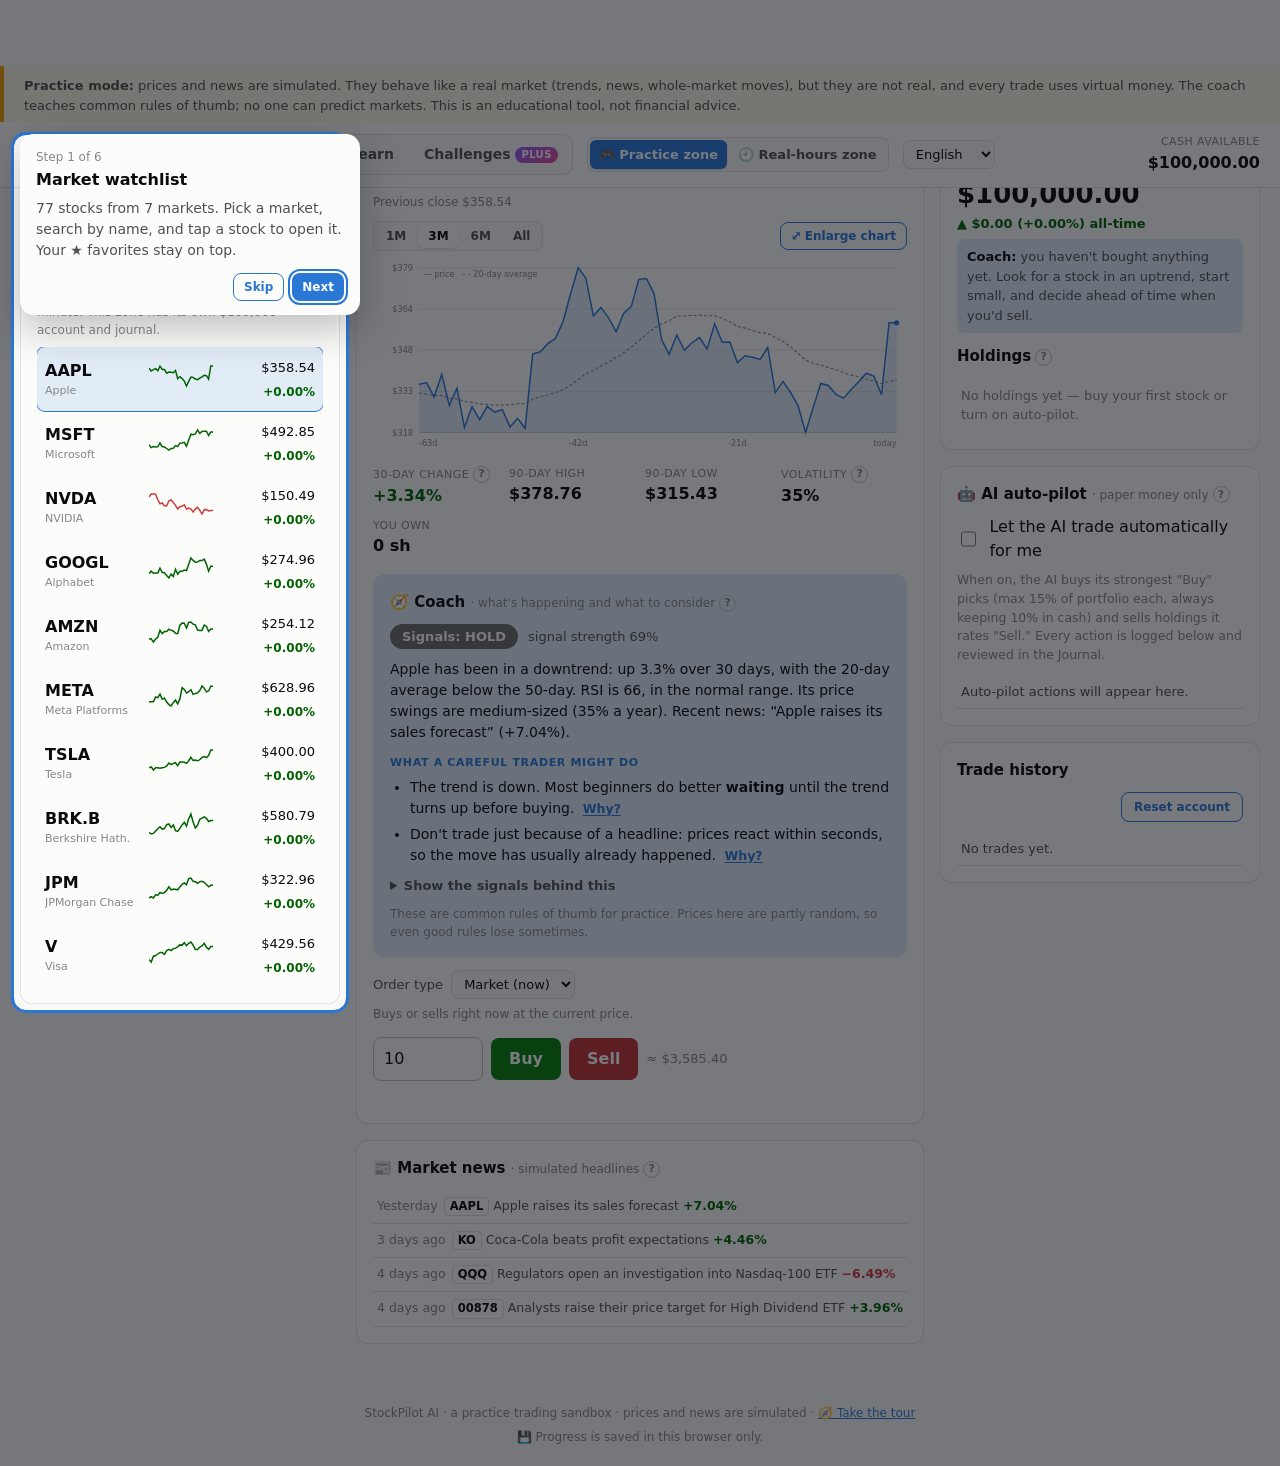
==== commit 78e2111d: "StockPilot: remove the 'back to CoachStat' footer link StockPilot runs on its own, so the link to th" ====
--- a/stock-agent/index.html
+++ b/stock-agent/index.html
@@ -900,8 +900,7 @@
 
 <footer>
   <span data-i18n="footer">StockPilot AI · a practice trading sandbox · prices and news are simulated</span> ·
-  <a href="../index.html" data-i18n="footer.back">back to CoachStat</a>
-  · <button type="button" class="link-btn" data-tour="start" data-i18n="tour.start">🧭 Take the tour</button>
+  <button type="button" class="link-btn" data-tour="start" data-i18n="tour.start">🧭 Take the tour</button>
   <div class="cloud-status" id="cloudStatus" role="status"></div>
 </footer>
 
@@ -939,7 +938,7 @@
     "l.sections": "Learn sections", "l.lessons": "Lessons", "l.vocab": "Vocabulary",
     "l.title": "Stock market basics", "l.progress": "Your progress", "l.progressAria": "Lessons completed",
     "v.search": "Search words…", "v.cats": "Word categories",
-    footer: "StockPilot AI · a practice trading sandbox · prices and news are simulated", "footer.back": "back to CoachStat",
+    footer: "StockPilot AI · a practice trading sandbox · prices and news are simulated",
 
     // market + detail
     "mkt.US": "US", "mkt.TW": "Taiwan",
@@ -1173,7 +1172,7 @@
     "l.sections": "學習分類", "l.lessons": "課程", "l.vocab": "詞彙表",
     "l.title": "股市入門", "l.progress": "你的進度", "l.progressAria": "已完成的課程",
     "v.search": "搜尋詞彙…", "v.cats": "詞彙分類",
-    footer: "StockPilot AI · 模擬交易練習 · 價格和新聞皆為模擬", "footer.back": "回到 CoachStat",
+    footer: "StockPilot AI · 模擬交易練習 · 價格和新聞皆為模擬",
 
     "mkt.US": "美股", "mkt.TW": "台股",
     "limit.up": "漲停", "limit.down": "跌停",
@@ -2696,7 +2695,7 @@
   "l.sections": "Secciones de aprendizaje", "l.lessons": "Lecciones", "l.vocab": "Vocabulario",
   "l.title": "Lo básico de la bolsa", "l.progress": "Tu progreso", "l.progressAria": "Lecciones completadas",
   "v.search": "Buscar palabras…", "v.cats": "Categorías de palabras",
-  footer: "StockPilot AI · simulador para practicar · precios y noticias simulados", "footer.back": "volver a CoachStat",
+  footer: "StockPilot AI · simulador para practicar · precios y noticias simulados",
 
   "mkt.US": "EE. UU.", "mkt.TW": "Taiwán",
   "limit.up": "LÍMITE ARRIBA", "limit.down": "LÍMITE ABAJO",
@@ -3473,7 +3472,7 @@
   "l.sections": "Rubriques d’apprentissage", "l.lessons": "Leçons", "l.vocab": "Vocabulaire",
   "l.title": "Les bases de la Bourse", "l.progress": "Votre progression", "l.progressAria": "Leçons terminées",
   "v.search": "Chercher un mot…", "v.cats": "Catégories de mots",
-  footer: "StockPilot AI · simulateur d’entraînement · prix et actualités simulés", "footer.back": "retour à CoachStat",
+  footer: "StockPilot AI · simulateur d’entraînement · prix et actualités simulés",
 
   "mkt.US": "États-Unis", "mkt.TW": "Taïwan",
   "limit.up": "LIMITE HAUTE", "limit.down": "LIMITE BASSE",
@@ -4250,7 +4249,7 @@
   "l.sections": "सीखने के सेक्शन", "l.lessons": "पाठ", "l.vocab": "शब्दावली",
   "l.title": "शेयर बाज़ार की बुनियादी बातें", "l.progress": "आपकी प्रगति", "l.progressAria": "पूरे हुए पाठ",
   "v.search": "शब्द खोजें…", "v.cats": "शब्दों की श्रेणियाँ",
-  footer: "StockPilot AI · अभ्यास के लिए ट्रेडिंग सैंडबॉक्स · कीमतें और ख़बरें नकली हैं", "footer.back": "CoachStat पर वापस",
+  footer: "StockPilot AI · अभ्यास के लिए ट्रेडिंग सैंडबॉक्स · कीमतें और ख़बरें नकली हैं",
 
   "mkt.US": "अमेरिका", "mkt.TW": "ताइवान",
   "limit.up": "ऊपरी सीमा", "limit.down": "निचली सीमा",
@@ -5027,7 +5026,7 @@
   "l.sections": "أقسام التعلّم", "l.lessons": "الدروس", "l.vocab": "المصطلحات",
   "l.title": "أساسيات سوق الأسهم", "l.progress": "تقدّمك", "l.progressAria": "الدروس المكتملة",
   "v.search": "ابحث عن كلمة…", "v.cats": "فئات الكلمات",
-  footer: "StockPilot AI · بيئة تدريب على التداول · الأسعار والأخبار محاكاة", "footer.back": "العودة إلى CoachStat",
+  footer: "StockPilot AI · بيئة تدريب على التداول · الأسعار والأخبار محاكاة",
 
   "mkt.US": "أمريكا", "mkt.TW": "تايوان",
   "limit.up": "الحد الأعلى", "limit.down": "الحد الأدنى",
@@ -5804,7 +5803,7 @@
   "l.sections": "শেখার বিভাগ", "l.lessons": "পাঠ", "l.vocab": "শব্দভান্ডার",
   "l.title": "শেয়ারবাজারের মৌলিক বিষয়", "l.progress": "আপনার অগ্রগতি", "l.progressAria": "শেষ করা পাঠ",
   "v.search": "শব্দ খুঁজুন…", "v.cats": "শব্দের বিভাগ",
-  footer: "StockPilot AI · অনুশীলনের ট্রেডিং স্যান্ডবক্স · দাম ও খবর সিমুলেটেড", "footer.back": "CoachStat-এ ফিরে যান",
+  footer: "StockPilot AI · অনুশীলনের ট্রেডিং স্যান্ডবক্স · দাম ও খবর সিমুলেটেড",
 
   "mkt.US": "যুক্তরাষ্ট্র", "mkt.TW": "তাইওয়ান",
   "limit.up": "ঊর্ধ্বসীমা", "limit.down": "নিম্নসীমা",
